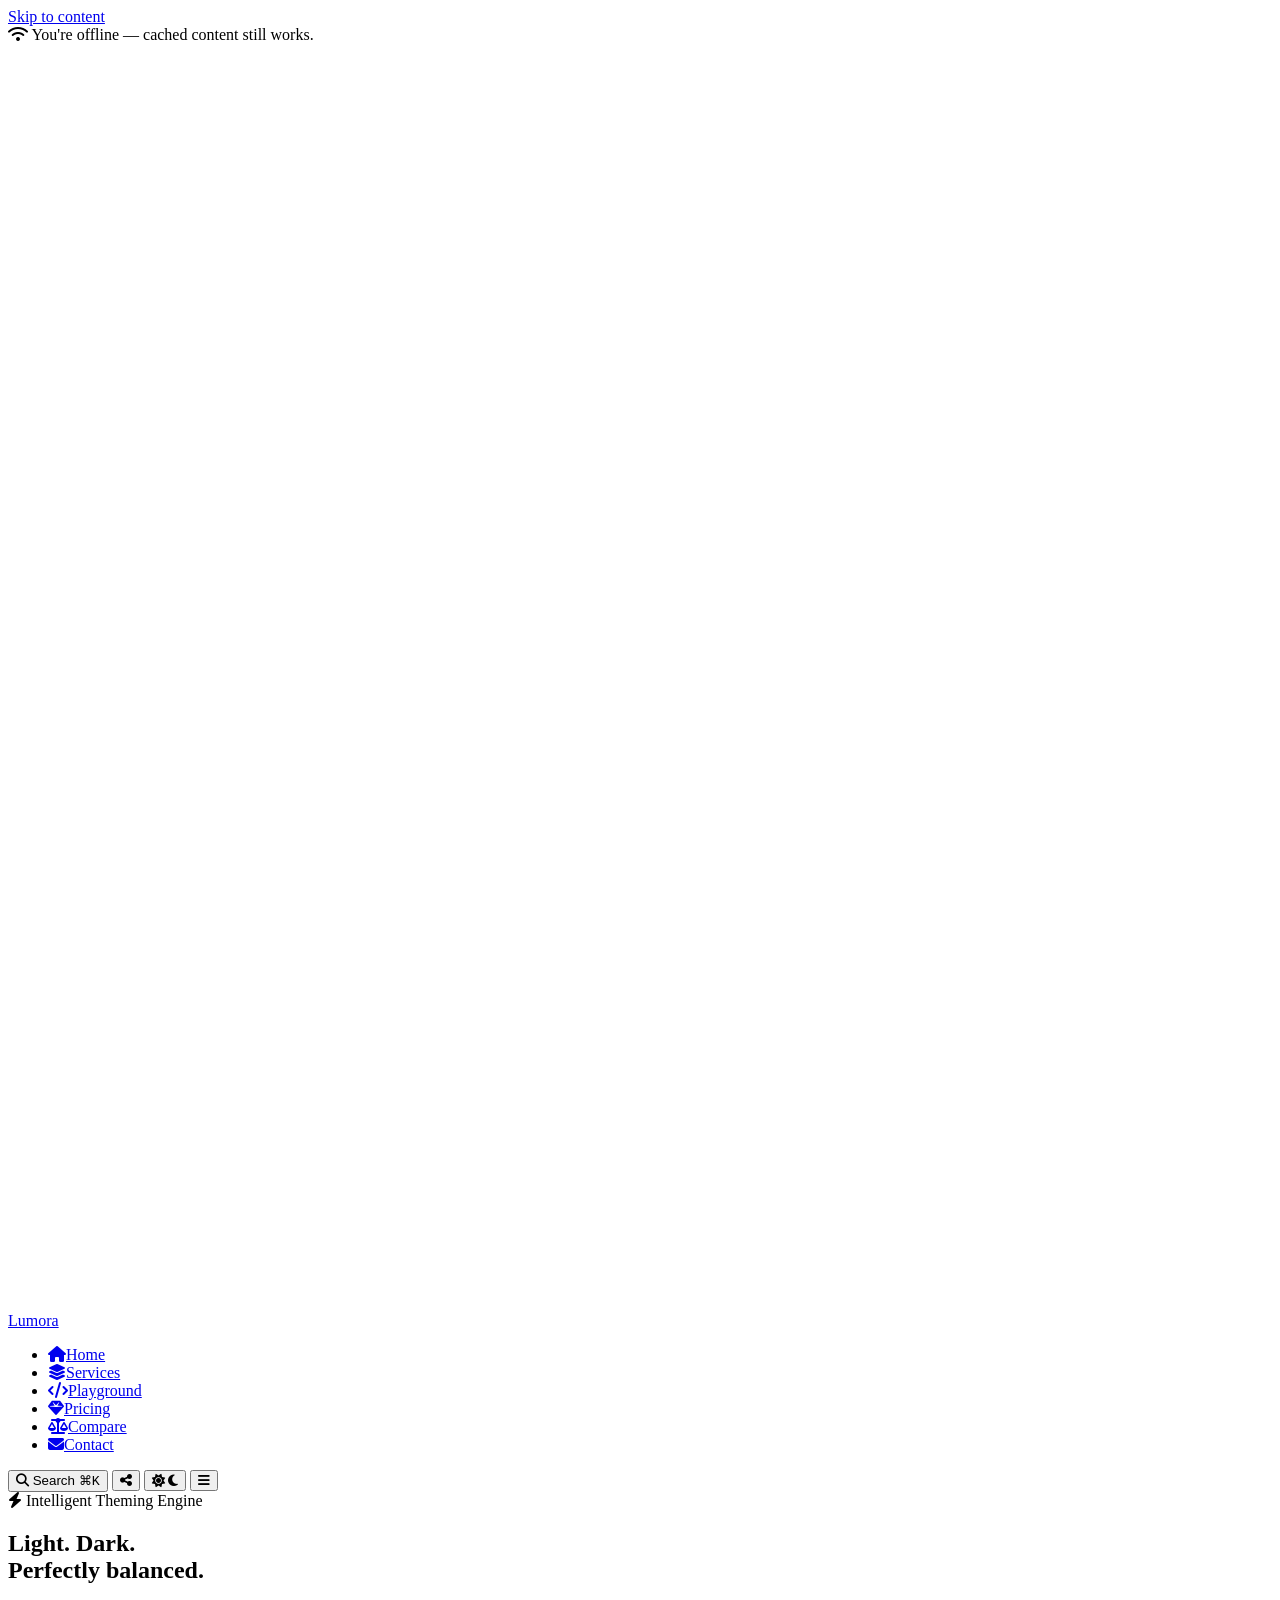
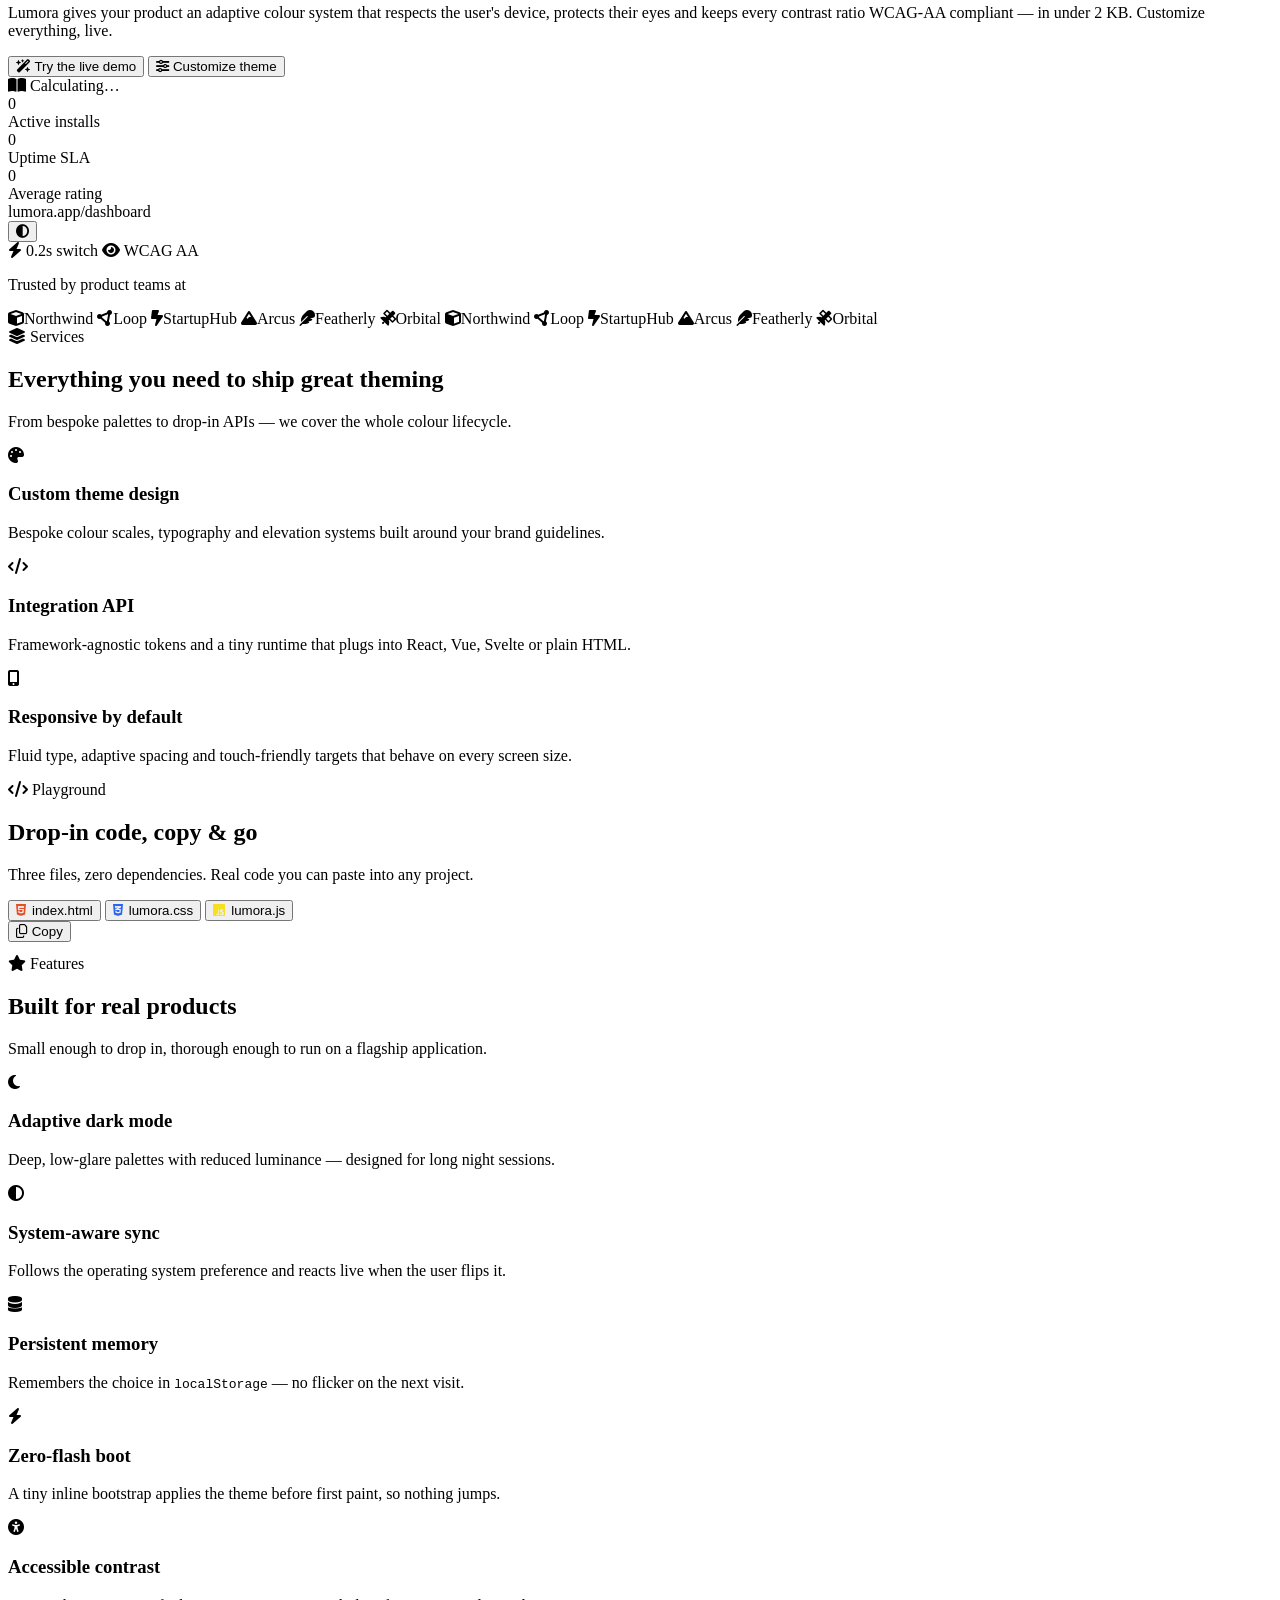
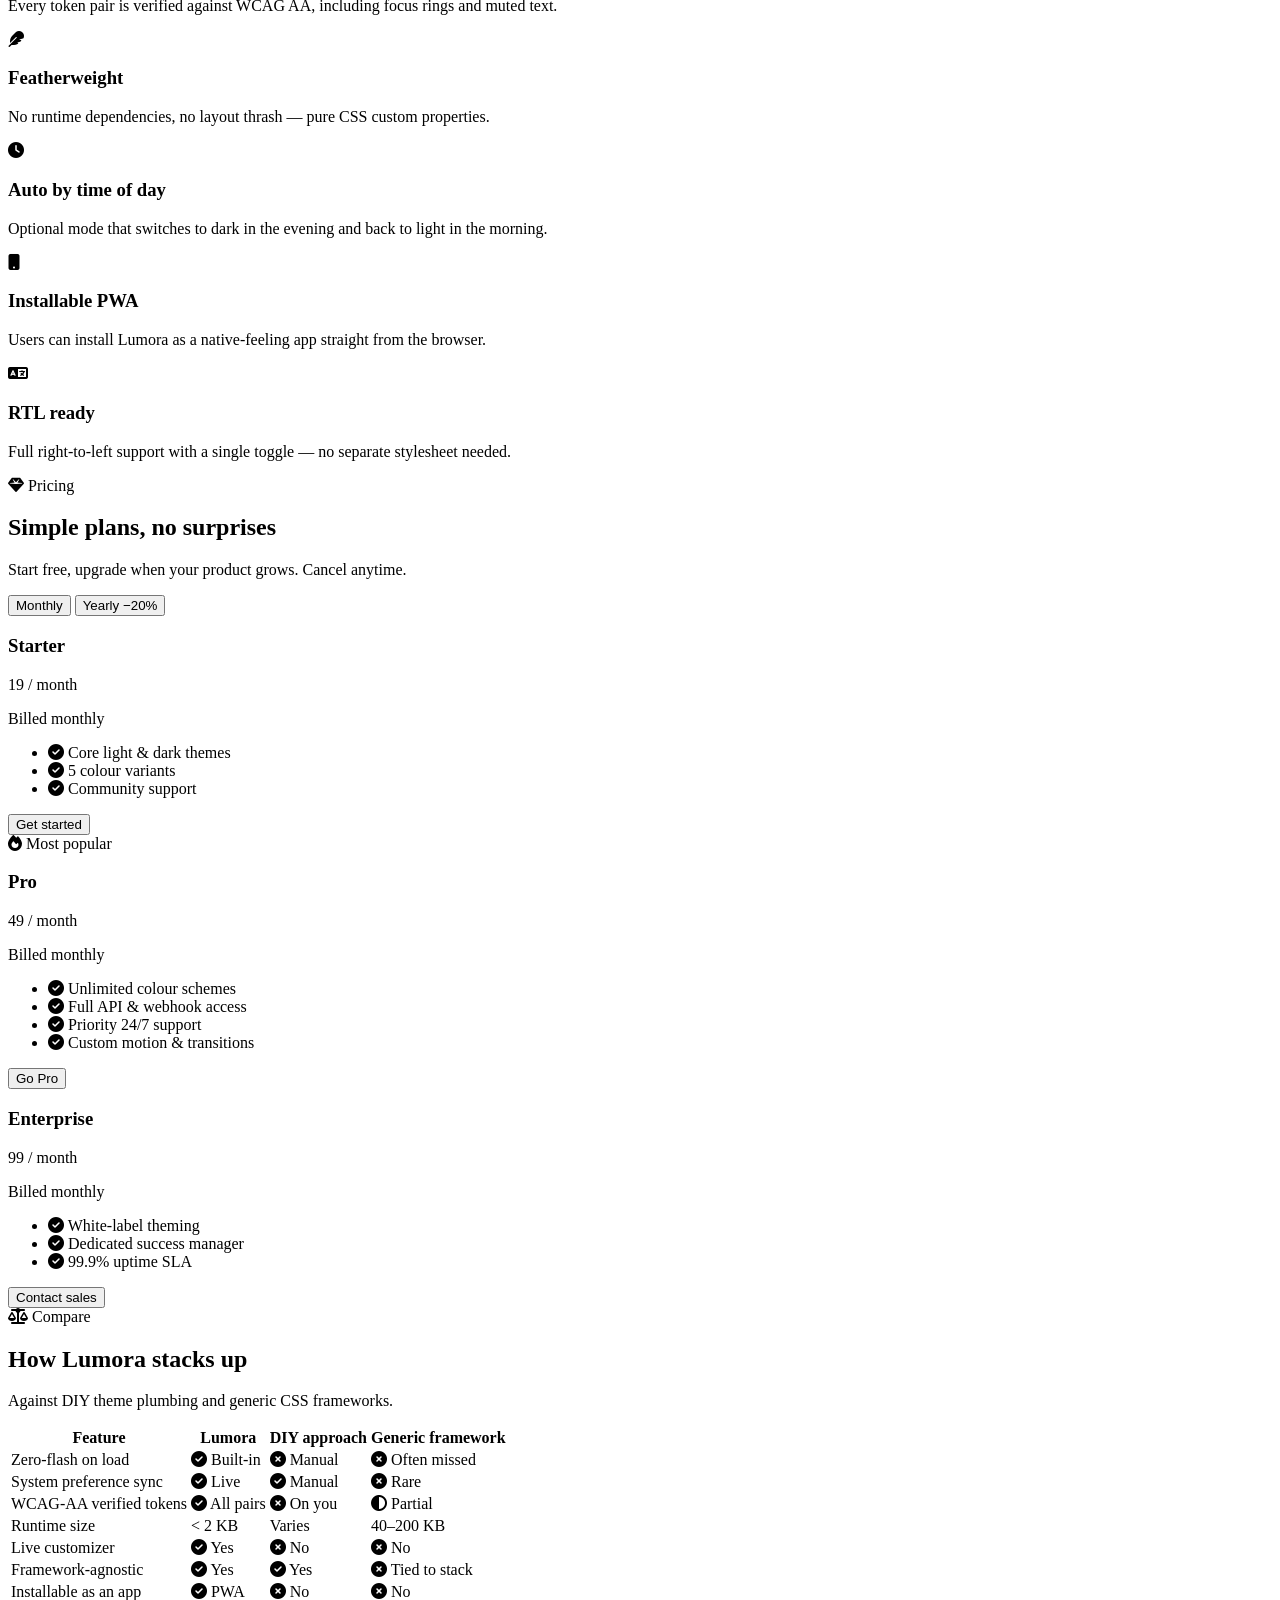
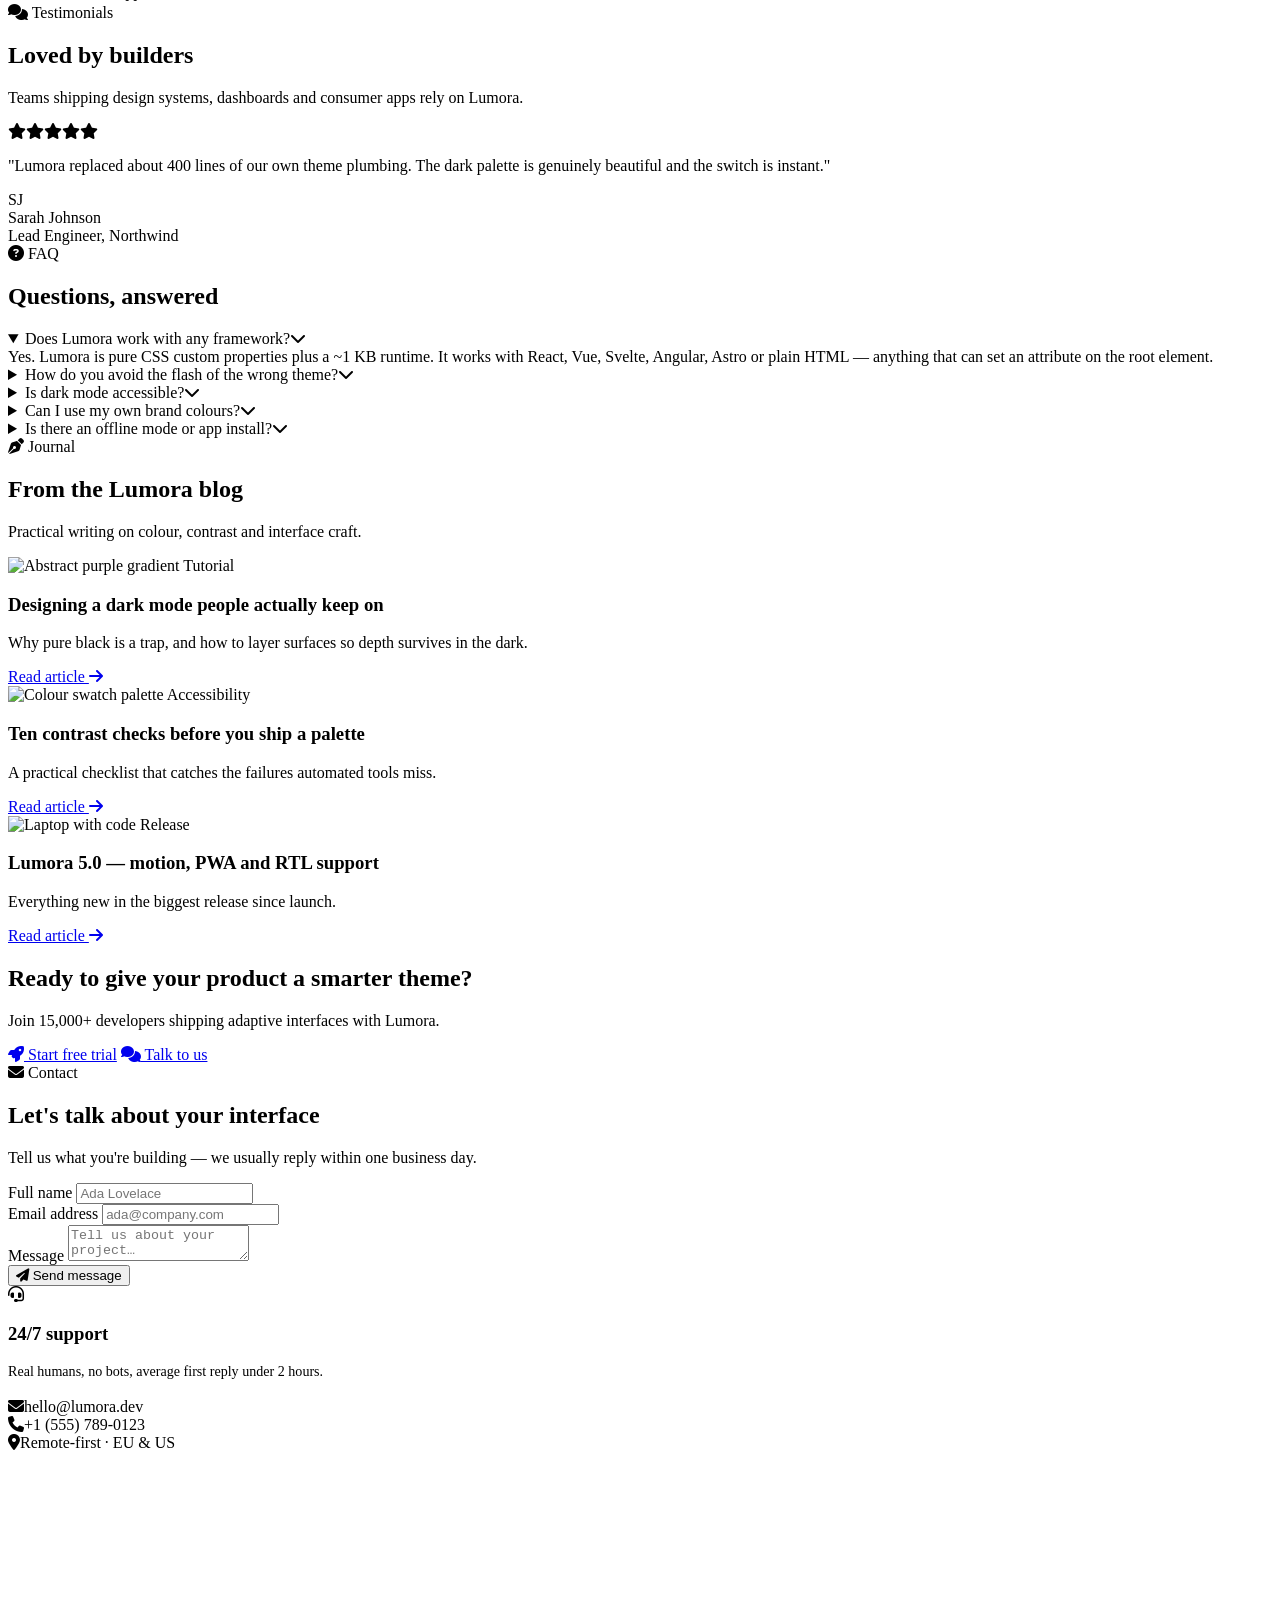
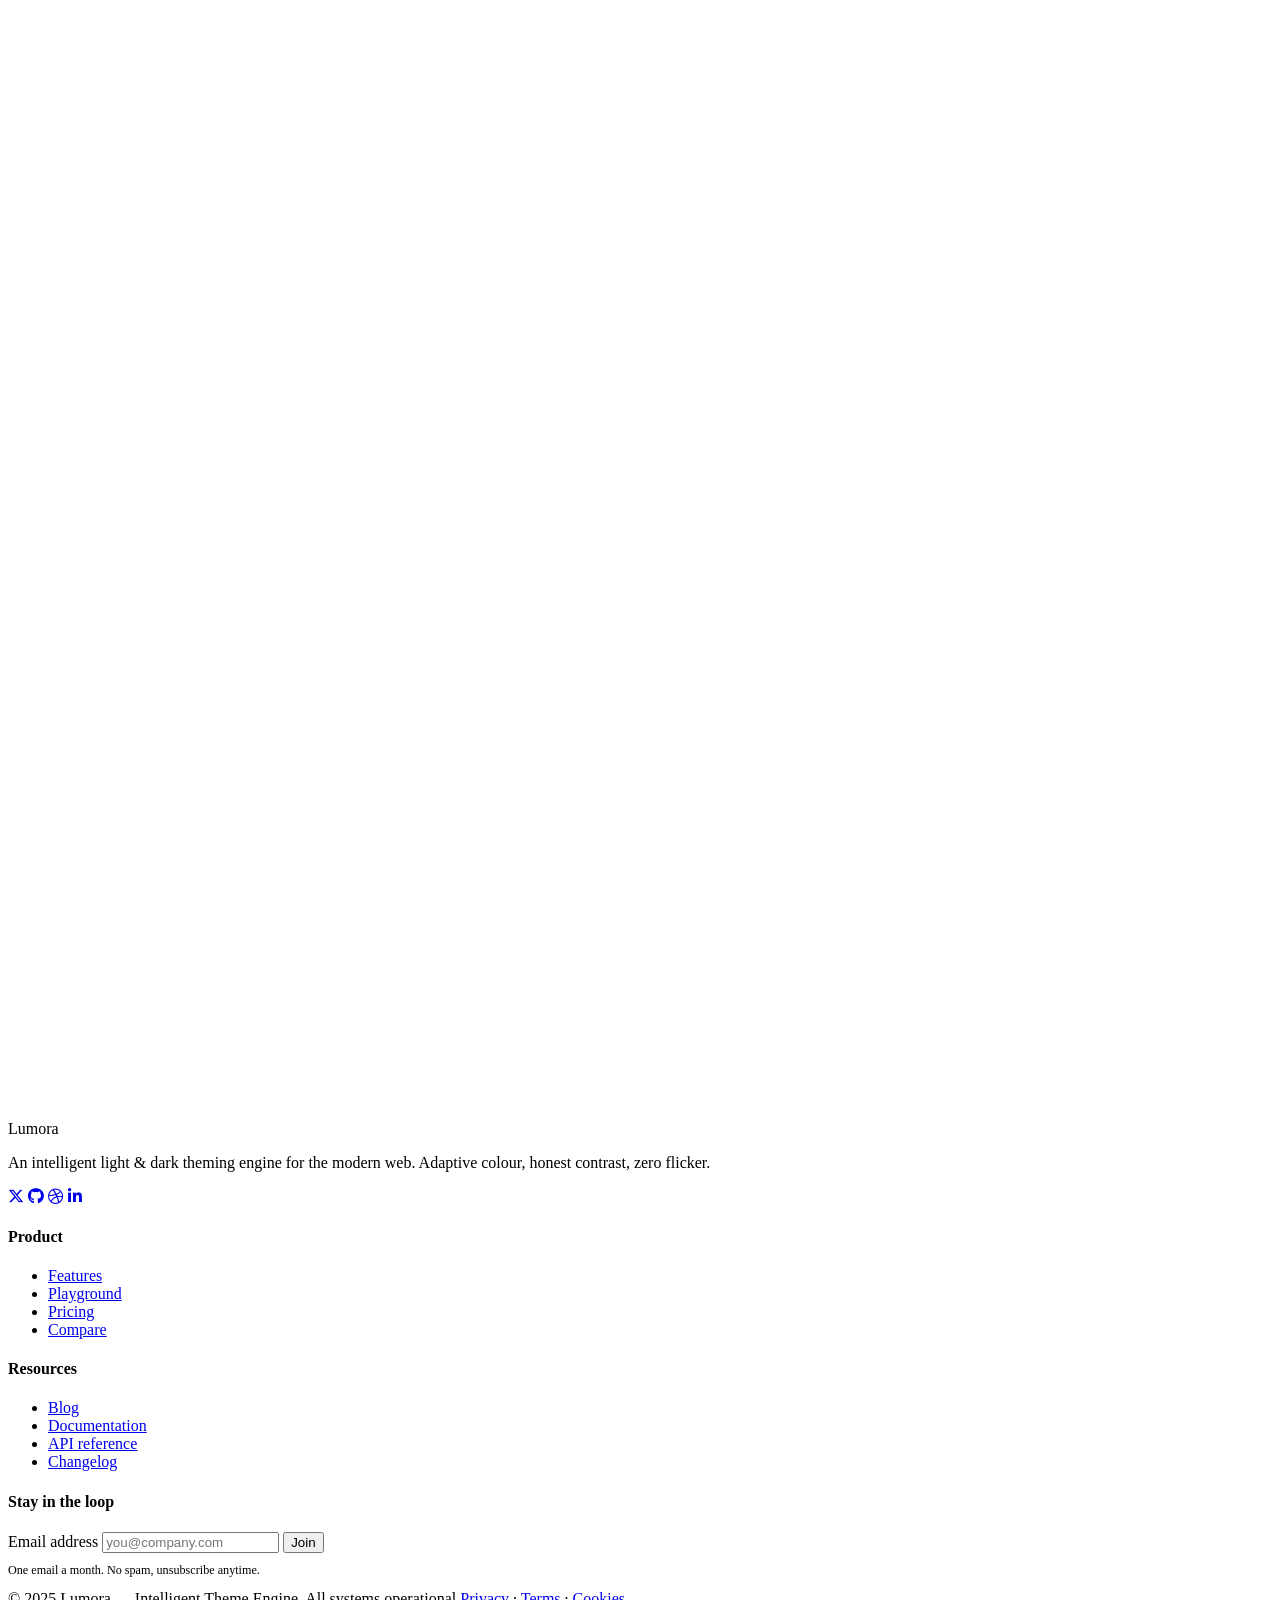
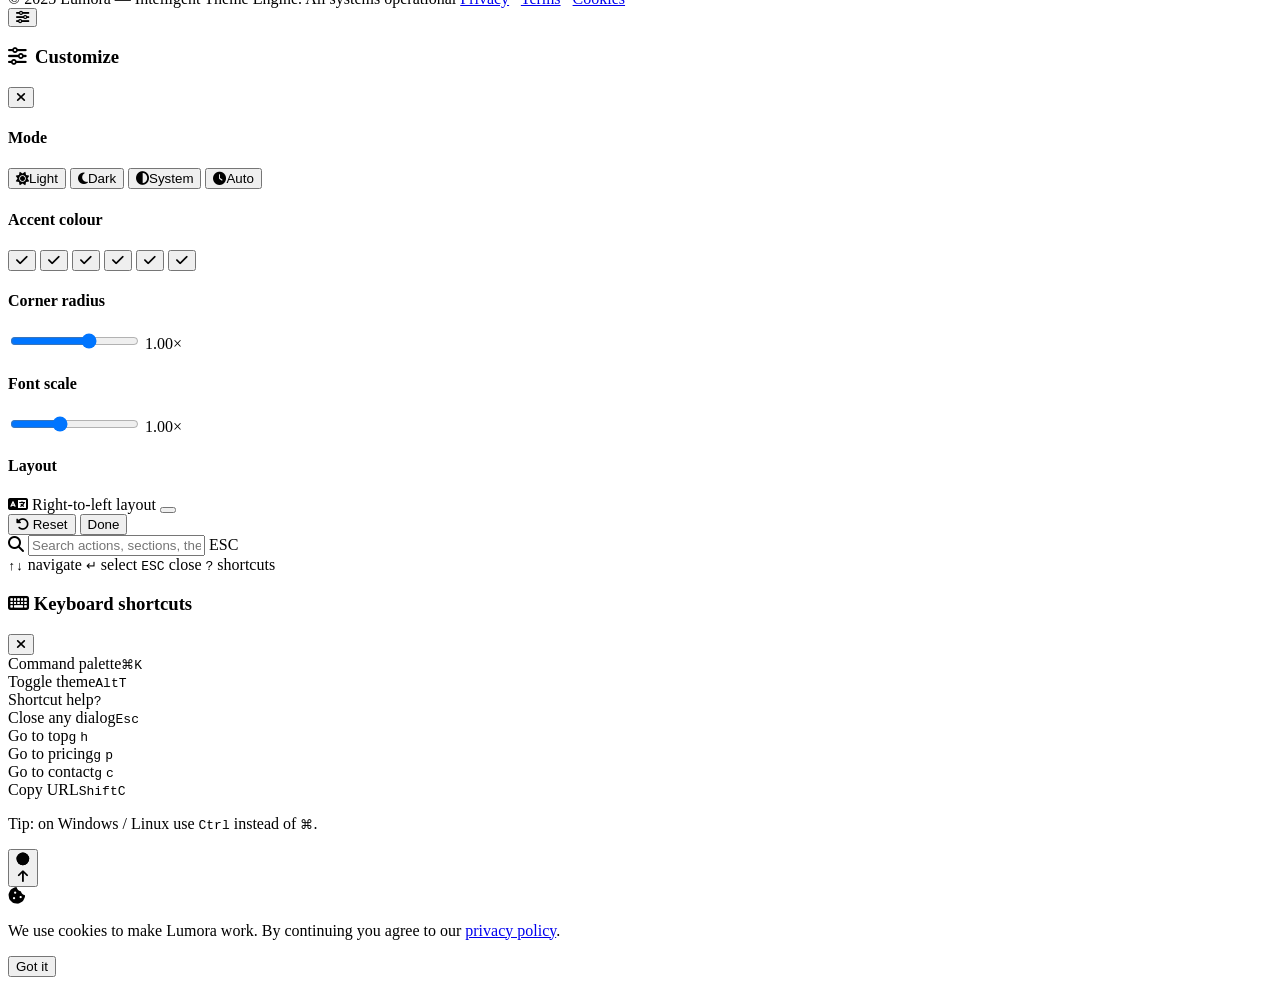
==== index.html @ b1f7d07b "small changes in the code now to add new  code" ====
<!DOCTYPE html>
<html lang="en" data-theme="light" data-theme-mode="system" data-accent="indigo">

<head>
  <meta charset="UTF-8">
  <meta name="viewport" content="width=device-width, initial-scale=1, viewport-fit=cover">
  <meta name="theme-color" content="#ffffff" id="metaTheme">
  <meta name="color-scheme" content="light dark">
  <meta name="description" content="Lumora — an intelligent light & dark theming engine for modern web apps.">
  <title>Lumora — Intelligent Light &amp; Dark Theme Engine</title>

  <link rel="icon"
    href="data:image/svg+xml,%3Csvg xmlns='http://www.w3.org/2000/svg' viewBox='0 0 40 40'%3E%3Crect width='40' height='40' rx='13' fill='%236366f1'/%3E%3Ccircle cx='20' cy='20' r='8.5' fill='none' stroke='white' stroke-width='2.2'/%3E%3Cpath d='M20 11.5a8.5 8.5 0 0 0 0 17z' fill='white'/%3E%3C/svg%3E">

  <link rel="preconnect" href="https://fonts.googleapis.com">
  <link rel="preconnect" href="https://fonts.gstatic.com" crossorigin>
  <link rel="preconnect" href="https://cdnjs.cloudflare.com" crossorigin>
  <link rel="preconnect" href="https://cdn.jsdelivr.net" crossorigin>
  <link
    href="https://fonts.googleapis.com/css2?family=Inter:wght@300;400;500;600;700;800&family=Space+Grotesk:wght@500;600;700&display=swap"
    rel="stylesheet">
  <link rel="stylesheet" href="https://cdnjs.cloudflare.com/ajax/libs/font-awesome/6.5.2/css/all.min.css">
  <link rel="stylesheet" href="https://cdn.jsdelivr.net/npm/swiper@11/swiper-bundle.min.css">

  <!-- Boot before paint -->
  <script>
    (function () {
      var root = document.documentElement;
      try {
        var mode = localStorage.getItem('lumora-theme-mode') || 'system';
        var resolved = mode;
        if (mode === 'system') {
          resolved = matchMedia('(prefers-color-scheme: dark)').matches ? 'dark' : 'light';
        } else if (mode === 'auto') {
          var h = new Date().getHours();
          resolved = (h < 7 || h >= 19) ? 'dark' : 'light';
        }
        root.setAttribute('data-theme', resolved);
        root.setAttribute('data-theme-mode', mode);

        var a = localStorage.getItem('lumora-accent'); if (a) root.setAttribute('data-accent', a);
        var r = localStorage.getItem('lumora-radius'); if (r) root.style.setProperty('--radius-scale', r);
        var f = localStorage.getItem('lumora-font-scale'); if (f) root.style.setProperty('--font-scale', f);
        if (localStorage.getItem('lumora-rtl') === '1') root.setAttribute('dir', 'rtl');
      } catch (e) {
        root.setAttribute('data-theme', 'light');
      }
    })();
  </script>

  <link rel="stylesheet" href="css/style.css">

</head>

<body>
  <a class="skip-link" href="#main">Skip to content</a>

  <!-- Offline -->
  <div class="offline-banner" id="offlineBanner" role="status">
    <i class="fa-solid fa-wifi"></i>
    <span>You're offline — cached content still works.</span>
  </div>

  <!-- Scroll progress -->
  <div class="scroll-progress" aria-hidden="true">
    <div class="scroll-progress__bar" id="scrollBar"></div>
  </div>

  <!-- NAVBAR -->
  <header class="nav-wrap" id="navbar">
    <nav class="nav-inner" aria-label="Primary">

      <a href="#home" class="brand" aria-label="Lumora home">
        <span class="brand-mark" aria-hidden="true">
          <svg viewBox="0 0 40 40">
            <circle cx="20" cy="20" r="8.5" fill="none" stroke="#fff" stroke-width="2.2" opacity=".95" />
            <path d="M20 11.5a8.5 8.5 0 0 0 0 17z" fill="#fff" opacity=".95" />
          </svg>
        </span>
        <span class="brand-name">Lumora</span>
      </a>

      <ul class="nav-menu" id="navMenu">
        <li><a class="nav-link active" href="#home"><i class="fa-solid fa-house"></i>Home</a></li>
        <li><a class="nav-link" href="#services"><i class="fa-solid fa-layer-group"></i>Services</a></li>
        <li><a class="nav-link" href="#playground"><i class="fa-solid fa-code"></i>Playground</a></li>
        <li><a class="nav-link" href="#pricing"><i class="fa-solid fa-gem"></i>Pricing</a></li>
        <li><a class="nav-link" href="#compare"><i class="fa-solid fa-scale-balanced"></i>Compare</a></li>
        <li><a class="nav-link" href="#contact"><i class="fa-solid fa-envelope"></i>Contact</a></li>
      </ul>

      <div class="nav-actions">
        <button class="cmd-btn" id="cmdBtn" type="button" aria-label="Open command palette">
          <i class="fa-solid fa-magnifying-glass"></i>
          <span>Search</span>
          <kbd>⌘K</kbd>
        </button>

        <button class="icon-btn" id="shareBtn" type="button" aria-label="Share this page" title="Share">
          <i class="fa-solid fa-share-nodes"></i>
        </button>

        <button class="icon-btn" id="installBtn" type="button" aria-label="Install Lumora" title="Install app" hidden>
          <i class="fa-solid fa-download"></i>
        </button>

        <button class="theme-toggle" id="themeToggle" type="button" aria-label="Toggle dark mode" aria-pressed="false">
          <span class="tt-icon tt-sun" aria-hidden="true"><i class="fa-solid fa-sun"></i></span>
          <span class="tt-icon tt-moon" aria-hidden="true"><i class="fa-solid fa-moon"></i></span>
          <span class="tt-thumb" aria-hidden="true"></span>
        </button>

        <button class="menu-btn" id="menuBtn" type="button" aria-label="Open menu" aria-expanded="false"
          aria-controls="navMenu">
          <i class="fa-solid fa-bars"></i>
        </button>
      </div>
    </nav>
  </header>

  <main id="main">

    <!-- HERO -->
    <section id="home" class="hero">
      <div class="shell">
        <div class="hero-grid">
          <div class="reveal">
            <span class="eyebrow"><i class="fa-solid fa-bolt"></i> Intelligent Theming Engine</span>
            <h1>Light. Dark.<br><span class="text-grad">Perfectly balanced.</span></h1>
            <p class="hero-lead">
              Lumora gives your product an adaptive colour system that respects the user's
              device, protects their eyes and keeps every contrast ratio WCAG-AA compliant —
              in under 2&nbsp;KB. Customize everything, live.
            </p>

            <div class="hero-cta">
              <button class="btn btn-primary" id="demoBtn" type="button">
                <i class="fa-solid fa-wand-magic-sparkles"></i> Try the live demo
              </button>
              <button class="btn btn-ghost" id="openCustomizer" type="button">
                <i class="fa-solid fa-sliders"></i> Customize theme
              </button>
            </div>

            <div class="reading-pill" id="readingPill">
              <i class="fa-solid fa-book-open"></i>
              <span>Calculating…</span>
            </div>

            <div class="stats">
              <div>
                <div class="stat-num" data-count="15" data-suffix="k+">0</div>
                <div class="stat-lbl">Active installs</div>
              </div>
              <div>
                <div class="stat-num" data-count="99.9" data-decimals="1" data-suffix="%">0</div>
                <div class="stat-lbl">Uptime SLA</div>
              </div>
              <div>
                <div class="stat-num" data-count="4.9" data-decimals="1">0</div>
                <div class="stat-lbl">Average rating</div>
              </div>
            </div>
          </div>

          <div class="hero-visual reveal" data-dir="scale" data-delay="140">
            <div class="mock-window" aria-hidden="true">
              <div class="mock-bar">
                <span class="mock-dot r"></span>
                <span class="mock-dot y"></span>
                <span class="mock-dot g"></span>
                <span class="mock-url">lumora.app/dashboard</span>
              </div>
              <div class="mock-body">
                <div class="mock-side">
                  <span class="mock-pill active"></span>
                  <span class="mock-pill"></span>
                  <span class="mock-pill"></span>
                  <span class="mock-pill"></span>
                </div>
                <div class="mock-main">
                  <div class="mock-head">
                    <span class="mock-title"></span>
                    <button class="mock-toggle" id="mockToggle" type="button" aria-label="Toggle theme preview">
                      <i class="fa-solid fa-circle-half-stroke"></i>
                    </button>
                  </div>
                  <div class="mock-hero"></div>
                  <div class="mock-row">
                    <div class="mock-card"></div>
                    <div class="mock-card"></div>
                    <div class="mock-card"></div>
                  </div>
                  <div class="mock-lines"><span></span><span></span><span></span></div>
                </div>
              </div>
            </div>
            <span class="chip chip-1"><i class="fa-solid fa-bolt"></i> 0.2s switch</span>
            <span class="chip chip-2"><i class="fa-solid fa-eye"></i> WCAG AA</span>
          </div>
        </div>
      </div>
    </section>

    <!-- TRUST -->
    <section class="trust reveal">
      <div class="shell">
        <p class="trust-label">Trusted by product teams at</p>
      </div>
      <div class="marquee" aria-hidden="true">
        <div class="marquee__track">
          <span class="marquee__item"><i class="fa-solid fa-cube"></i>Northwind</span>
          <span class="marquee__item"><i class="fa-solid fa-circle-nodes"></i>Loop</span>
          <span class="marquee__item"><i class="fa-solid fa-bolt-lightning"></i>StartupHub</span>
          <span class="marquee__item"><i class="fa-solid fa-mountain"></i>Arcus</span>
          <span class="marquee__item"><i class="fa-solid fa-feather"></i>Featherly</span>
          <span class="marquee__item"><i class="fa-solid fa-satellite"></i>Orbital</span>
          <span class="marquee__item"><i class="fa-solid fa-cube"></i>Northwind</span>
          <span class="marquee__item"><i class="fa-solid fa-circle-nodes"></i>Loop</span>
          <span class="marquee__item"><i class="fa-solid fa-bolt-lightning"></i>StartupHub</span>
          <span class="marquee__item"><i class="fa-solid fa-mountain"></i>Arcus</span>
          <span class="marquee__item"><i class="fa-solid fa-feather"></i>Featherly</span>
          <span class="marquee__item"><i class="fa-solid fa-satellite"></i>Orbital</span>
        </div>
      </div>
    </section>

    <!-- SERVICES -->
    <section id="services" class="section">
      <div class="shell">
        <div class="sec-head reveal">
          <span class="eyebrow"><i class="fa-solid fa-layer-group"></i> Services</span>
          <h2>Everything you need to ship great theming</h2>
          <p>From bespoke palettes to drop-in APIs — we cover the whole colour lifecycle.</p>
        </div>

        <div class="grid grid-3 stagger">
          <article class="card">
            <div class="icon-box"><i class="fa-solid fa-palette"></i></div>
            <h3>Custom theme design</h3>
            <p>Bespoke colour scales, typography and elevation systems built around your brand guidelines.</p>
          </article>
          <article class="card">
            <div class="icon-box alt"><i class="fa-solid fa-code"></i></div>
            <h3>Integration API</h3>
            <p>Framework-agnostic tokens and a tiny runtime that plugs into React, Vue, Svelte or plain HTML.</p>
          </article>
          <article class="card">
            <div class="icon-box cyan"><i class="fa-solid fa-mobile-screen-button"></i></div>
            <h3>Responsive by default</h3>
            <p>Fluid type, adaptive spacing and touch-friendly targets that behave on every screen size.</p>
          </article>
        </div>
      </div>
    </section>

    <!-- PLAYGROUND -->
    <section id="playground" class="section" style="background:var(--bg-secondary);">
      <div class="shell">
        <div class="sec-head reveal">
          <span class="eyebrow"><i class="fa-solid fa-code"></i> Playground</span>
          <h2>Drop-in code, copy &amp; go</h2>
          <p>Three files, zero dependencies. Real code you can paste into any project.</p>
        </div>

        <div class="showcase reveal" data-dir="scale">
          <div class="showcase-bar">
            <div class="showcase-tabs" role="tablist" aria-label="Code samples">
              <button class="showcase-tab active" role="tab" data-tab="html" aria-selected="true">
                <i class="fa-brands fa-html5" style="margin-right:6px;color:#e34f26;"></i>index.html
              </button>
              <button class="showcase-tab" role="tab" data-tab="css" aria-selected="false">
                <i class="fa-brands fa-css3-alt" style="margin-right:6px;color:#2965f1;"></i>lumora.css
              </button>
              <button class="showcase-tab" role="tab" data-tab="js" aria-selected="false">
                <i class="fa-brands fa-js" style="margin-right:6px;color:#f7df1e;"></i>lumora.js
              </button>
            </div>
            <button class="copy-btn" id="copyCode" type="button">
              <i class="fa-regular fa-copy"></i> <span>Copy</span>
            </button>
          </div>
          <div class="code-wrap">
            <pre id="codePre"></pre>
          </div>
        </div>
      </div>
    </section>

    <!-- FEATURES -->
    <section id="features" class="section">
      <div class="shell">
        <div class="sec-head reveal">
          <span class="eyebrow"><i class="fa-solid fa-star"></i> Features</span>
          <h2>Built for real products</h2>
          <p>Small enough to drop in, thorough enough to run on a flagship application.</p>
        </div>

        <div class="grid grid-3 stagger">
          <article class="card">
            <div class="icon-box"><i class="fa-solid fa-moon"></i></div>
            <h3>Adaptive dark mode</h3>
            <p>Deep, low-glare palettes with reduced luminance — designed for long night sessions.</p>
          </article>
          <article class="card">
            <div class="icon-box alt"><i class="fa-solid fa-circle-half-stroke"></i></div>
            <h3>System-aware sync</h3>
            <p>Follows the operating system preference and reacts live when the user flips it.</p>
          </article>
          <article class="card">
            <div class="icon-box cyan"><i class="fa-solid fa-database"></i></div>
            <h3>Persistent memory</h3>
            <p>Remembers the choice in <code>localStorage</code> — no flicker on the next visit.</p>
          </article>
          <article class="card">
            <div class="icon-box cyan"><i class="fa-solid fa-bolt"></i></div>
            <h3>Zero-flash boot</h3>
            <p>A tiny inline bootstrap applies the theme before first paint, so nothing jumps.</p>
          </article>
          <article class="card">
            <div class="icon-box"><i class="fa-solid fa-universal-access"></i></div>
            <h3>Accessible contrast</h3>
            <p>Every token pair is verified against WCAG AA, including focus rings and muted text.</p>
          </article>
          <article class="card">
            <div class="icon-box alt"><i class="fa-solid fa-feather"></i></div>
            <h3>Featherweight</h3>
            <p>No runtime dependencies, no layout thrash — pure CSS custom properties.</p>
          </article>
          <article class="card">
            <div class="icon-box"><i class="fa-solid fa-clock"></i></div>
            <h3>Auto by time of day</h3>
            <p>Optional mode that switches to dark in the evening and back to light in the morning.</p>
          </article>
          <article class="card">
            <div class="icon-box alt"><i class="fa-solid fa-mobile-button"></i></div>
            <h3>Installable PWA</h3>
            <p>Users can install Lumora as a native-feeling app straight from the browser.</p>
          </article>
          <article class="card">
            <div class="icon-box cyan"><i class="fa-solid fa-language"></i></div>
            <h3>RTL ready</h3>
            <p>Full right-to-left support with a single toggle — no separate stylesheet needed.</p>
          </article>
        </div>
      </div>
    </section>

    <!-- PRICING -->
    <section id="pricing" class="section" style="background:var(--bg-secondary);">
      <div class="shell">
        <div class="sec-head reveal">
          <span class="eyebrow"><i class="fa-solid fa-gem"></i> Pricing</span>
          <h2>Simple plans, no surprises</h2>
          <p>Start free, upgrade when your product grows. Cancel anytime.</p>
        </div>

        <div class="billing-wrap reveal">
          <div class="billing-toggle" role="group" aria-label="Billing period">
            <button class="bt-btn active" type="button" data-period="monthly">Monthly</button>
            <button class="bt-btn" type="button" data-period="yearly">Yearly <span class="bt-save">−20%</span></button>
          </div>
        </div>

        <div class="grid grid-3 stagger">
          <article class="price-card">
            <h3>Starter</h3>
            <div class="price-line">
              <span class="price-amount" data-monthly="19" data-yearly="15">19</span>
              <span class="price-period">/ month</span>
            </div>
            <p class="price-note" data-note>Billed monthly</p>
            <ul class="plan-list">
              <li><i class="fa-solid fa-circle-check"></i> Core light &amp; dark themes</li>
              <li><i class="fa-solid fa-circle-check"></i> 5 colour variants</li>
              <li><i class="fa-solid fa-circle-check"></i> Community support</li>
            </ul>
            <button class="btn btn-ghost btn-block plan-btn" type="button" data-plan="Starter">Get started</button>
          </article>

          <article class="price-card featured">
            <span class="badge-pop"><i class="fa-solid fa-fire"></i> Most popular</span>
            <h3>Pro</h3>
            <div class="price-line">
              <span class="price-amount" data-monthly="49" data-yearly="39">49</span>
              <span class="price-period">/ month</span>
            </div>
            <p class="price-note" data-note>Billed monthly</p>
            <ul class="plan-list">
              <li><i class="fa-solid fa-circle-check"></i> Unlimited colour schemes</li>
              <li><i class="fa-solid fa-circle-check"></i> Full API &amp; webhook access</li>
              <li><i class="fa-solid fa-circle-check"></i> Priority 24/7 support</li>
              <li><i class="fa-solid fa-circle-check"></i> Custom motion &amp; transitions</li>
            </ul>
            <button class="btn btn-primary btn-block plan-btn" type="button" data-plan="Pro">Go Pro</button>
          </article>

          <article class="price-card">
            <h3>Enterprise</h3>
            <div class="price-line">
              <span class="price-amount" data-monthly="99" data-yearly="79">99</span>
              <span class="price-period">/ month</span>
            </div>
            <p class="price-note" data-note>Billed monthly</p>
            <ul class="plan-list">
              <li><i class="fa-solid fa-circle-check"></i> White-label theming</li>
              <li><i class="fa-solid fa-circle-check"></i> Dedicated success manager</li>
              <li><i class="fa-solid fa-circle-check"></i> 99.9% uptime SLA</li>
            </ul>
            <button class="btn btn-ghost btn-block plan-btn" type="button" data-plan="Enterprise">Contact sales</button>
          </article>
        </div>
      </div>
    </section>

    <!-- COMPARE -->
    <section id="compare" class="section">
      <div class="shell">
        <div class="sec-head reveal">
          <span class="eyebrow"><i class="fa-solid fa-scale-balanced"></i> Compare</span>
          <h2>How Lumora stacks up</h2>
          <p>Against DIY theme plumbing and generic CSS frameworks.</p>
        </div>

        <div class="compare-wrap reveal" data-dir="scale">
          <table class="compare">
            <thead>
              <tr>
                <th>Feature</th>
                <th>Lumora</th>
                <th>DIY approach</th>
                <th>Generic framework</th>
              </tr>
            </thead>
            <tbody>
              <tr>
                <td class="label">Zero-flash on load</td>
                <td class="col-hi"><i class="fa-solid fa-circle-check yes"></i> Built-in</td>
                <td><i class="fa-solid fa-circle-xmark no"></i> Manual</td>
                <td><i class="fa-solid fa-circle-xmark no"></i> Often missed</td>
              </tr>
              <tr>
                <td class="label">System preference sync</td>
                <td class="col-hi"><i class="fa-solid fa-circle-check yes"></i> Live</td>
                <td><i class="fa-solid fa-circle-check yes"></i> Manual</td>
                <td><i class="fa-solid fa-circle-xmark no"></i> Rare</td>
              </tr>
              <tr>
                <td class="label">WCAG-AA verified tokens</td>
                <td class="col-hi"><i class="fa-solid fa-circle-check yes"></i> All pairs</td>
                <td><i class="fa-solid fa-circle-xmark no"></i> On you</td>
                <td><i class="fa-solid fa-circle-half-stroke" style="color:var(--warning);"></i> Partial</td>
              </tr>
              <tr>
                <td class="label">Runtime size</td>
                <td class="col-hi">&lt; 2 KB</td>
                <td>Varies</td>
                <td>40–200 KB</td>
              </tr>
              <tr>
                <td class="label">Live customizer</td>
                <td class="col-hi"><i class="fa-solid fa-circle-check yes"></i> Yes</td>
                <td><i class="fa-solid fa-circle-xmark no"></i> No</td>
                <td><i class="fa-solid fa-circle-xmark no"></i> No</td>
              </tr>
              <tr>
                <td class="label">Framework-agnostic</td>
                <td class="col-hi"><i class="fa-solid fa-circle-check yes"></i> Yes</td>
                <td><i class="fa-solid fa-circle-check yes"></i> Yes</td>
                <td><i class="fa-solid fa-circle-xmark no"></i> Tied to stack</td>
              </tr>
              <tr>
                <td class="label">Installable as an app</td>
                <td class="col-hi"><i class="fa-solid fa-circle-check yes"></i> PWA</td>
                <td><i class="fa-solid fa-circle-xmark no"></i> No</td>
                <td><i class="fa-solid fa-circle-xmark no"></i> No</td>
              </tr>
            </tbody>
          </table>
        </div>
      </div>
    </section>

    <!-- TESTIMONIALS -->
    <section id="testimonials" class="section" style="background:var(--bg-secondary);">
      <div class="shell">
        <div class="sec-head reveal">
          <span class="eyebrow"><i class="fa-solid fa-comments"></i> Testimonials</span>
          <h2>Loved by builders</h2>
          <p>Teams shipping design systems, dashboards and consumer apps rely on Lumora.</p>
        </div>

        <div class="swiper testimonialSwiper reveal">
          <div class="swiper-wrapper">
            <div class="swiper-slide">
              <article class="t-card">
                <div class="t-stars"><i class="fa-solid fa-star"></i><i class="fa-solid fa-star"></i><i
                    class="fa-solid fa-star"></i><i class="fa-solid fa-star"></i><i class="fa-solid fa-star"></i></div>
                <p class="t-text">"Lumora replaced about 400 lines of our own theme plumbing. The dark palette is
                  genuinely beautiful and the switch is instant."</p>
                <div class="t-user"><span class="t-avatar">SJ</span>
                  <div>
                    <div class="t-name">Sarah Johnson</div>
                    <div class="t-role">Lead Engineer, Northwind</div>
                  </div>
                </div>
              </article>
            </div>
            <div class="swiper-slide">
              <article class="t-card">
                <div class="t-stars"><i class="fa-solid fa-star"></i><i class="fa-solid fa-star"></i><i
                    class="fa-solid fa-star"></i><i class="fa-solid fa-star"></i><i class="fa-solid fa-star"></i></div>
                <p class="t-text">"The accessibility work is what sold us. Every contrast pair passes AA out of the box
                  — our audit took an afternoon instead of a sprint."</p>
                <div class="t-user"><span class="t-avatar">MC</span>
                  <div>
                    <div class="t-name">Michael Chen</div>
                    <div class="t-role">Product Designer, Loop</div>
                  </div>
                </div>
              </article>
            </div>
            <div class="swiper-slide">
              <article class="t-card">
                <div class="t-stars"><i class="fa-solid fa-star"></i><i class="fa-solid fa-star"></i><i
                    class="fa-solid fa-star"></i><i class="fa-solid fa-star"></i><i class="fa-solid fa-star"></i></div>
                <p class="t-text">"Zero flash on load was the detail I didn't know I needed. Users never see a white
                  blink before dark mode kicks in."</p>
                <div class="t-user"><span class="t-avatar">ER</span>
                  <div>
                    <div class="t-name">Emily Rodriguez</div>
                    <div class="t-role">CTO, StartupHub</div>
                  </div>
                </div>
              </article>
            </div>
            <div class="swiper-slide">
              <article class="t-card">
                <div class="t-stars"><i class="fa-solid fa-star"></i><i class="fa-solid fa-star"></i><i
                    class="fa-solid fa-star"></i><i class="fa-solid fa-star"></i><i class="fa-solid fa-star"></i></div>
                <p class="t-text">"The live customizer is genius. We white-labelled three client brands in a week — no
                  rebuilds, no extra code."</p>
                <div class="t-user"><span class="t-avatar">DK</span>
                  <div>
                    <div class="t-name">David Kim</div>
                    <div class="t-role">Full-stack Engineer, Arcus</div>
                  </div>
                </div>
              </article>
            </div>
          </div>
          <div class="swiper-pagination"></div>
        </div>
      </div>
    </section>

    <!-- FAQ -->
    <section id="faq" class="section">
      <div class="shell">
        <div class="sec-head reveal">
          <span class="eyebrow"><i class="fa-solid fa-circle-question"></i> FAQ</span>
          <h2>Questions, answered</h2>
        </div>

        <div class="faq-list reveal">
          <details class="faq-item" open>
            <summary>Does Lumora work with any framework?<span class="faq-chev"><i
                  class="fa-solid fa-chevron-down"></i></span></summary>
            <div class="faq-body">Yes. Lumora is pure CSS custom properties plus a ~1 KB runtime. It works with React,
              Vue, Svelte, Angular, Astro or plain HTML — anything that can set an attribute on the root element.</div>
          </details>
          <details class="faq-item">
            <summary>How do you avoid the flash of the wrong theme?<span class="faq-chev"><i
                  class="fa-solid fa-chevron-down"></i></span></summary>
            <div class="faq-body">A tiny blocking script reads the saved preference (or the OS setting) and writes
              <code>data-theme</code> onto the <code>&lt;html&gt;</code> element before the first paint. No flicker,
              ever.
            </div>
          </details>
          <details class="faq-item">
            <summary>Is dark mode accessible?<span class="faq-chev"><i class="fa-solid fa-chevron-down"></i></span>
            </summary>
            <div class="faq-body">Every foreground/background pair in both themes is verified at WCAG AA or better,
              including muted text, borders and focus indicators.</div>
          </details>
          <details class="faq-item">
            <summary>Can I use my own brand colours?<span class="faq-chev"><i
                  class="fa-solid fa-chevron-down"></i></span></summary>
            <div class="faq-body">Absolutely. The entire system is driven by CSS variables — override six tokens and the
              whole component library re-skins itself, in both light and dark.</div>
          </details>
          <details class="faq-item">
            <summary>Is there an offline mode or app install?<span class="faq-chev"><i
                  class="fa-solid fa-chevron-down"></i></span></summary>
            <div class="faq-body">Yes. Lumora ships with a service worker and web app manifest, so it can be installed
              to your home screen or dock and continues to load instantly when offline.</div>
          </details>
        </div>
      </div>
    </section>

    <!-- BLOG -->
    <section id="blog" class="section" style="background:var(--bg-secondary);">
      <div class="shell">
        <div class="sec-head reveal">
          <span class="eyebrow"><i class="fa-solid fa-pen-nib"></i> Journal</span>
          <h2>From the Lumora blog</h2>
          <p>Practical writing on colour, contrast and interface craft.</p>
        </div>

        <div class="grid grid-3 stagger">
          <article class="blog-card">
            <div class="blog-thumb">
              <img src="https://picsum.photos/seed/lumora1/640/360" alt="Abstract purple gradient" loading="lazy"
                width="640" height="360">
              <span class="blog-tag">Tutorial</span>
            </div>
            <div class="blog-body">
              <h3>Designing a dark mode people actually keep on</h3>
              <p>Why pure black is a trap, and how to layer surfaces so depth survives in the dark.</p>
              <a class="blog-link" href="#blog">Read article <i class="fa-solid fa-arrow-right"></i></a>
            </div>
          </article>
          <article class="blog-card">
            <div class="blog-thumb">
              <img src="https://picsum.photos/seed/lumora2/640/360" alt="Colour swatch palette" loading="lazy"
                width="640" height="360">
              <span class="blog-tag">Accessibility</span>
            </div>
            <div class="blog-body">
              <h3>Ten contrast checks before you ship a palette</h3>
              <p>A practical checklist that catches the failures automated tools miss.</p>
              <a class="blog-link" href="#blog">Read article <i class="fa-solid fa-arrow-right"></i></a>
            </div>
          </article>
          <article class="blog-card">
            <div class="blog-thumb">
              <img src="https://picsum.photos/seed/lumora3/640/360" alt="Laptop with code" loading="lazy" width="640"
                height="360">
              <span class="blog-tag">Release</span>
            </div>
            <div class="blog-body">
              <h3>Lumora 5.0 — motion, PWA and RTL support</h3>
              <p>Everything new in the biggest release since launch.</p>
              <a class="blog-link" href="#blog">Read article <i class="fa-solid fa-arrow-right"></i></a>
            </div>
          </article>
        </div>
      </div>
    </section>

    <!-- CTA -->
    <section class="section" style="padding-top:0;">
      <div class="shell">
        <div class="cta-band reveal" data-dir="scale">
          <h2>Ready to give your product a smarter theme?</h2>
          <p>Join 15,000+ developers shipping adaptive interfaces with Lumora.</p>
          <div class="cta-actions">
            <a class="btn btn-white" href="#pricing"><i class="fa-solid fa-rocket"></i> Start free trial</a>
            <a class="btn btn-outline-white" href="#contact"><i class="fa-solid fa-comments"></i> Talk to us</a>
          </div>
        </div>
      </div>
    </section>

    <!-- CONTACT -->
    <section id="contact" class="section" style="padding-top:0;">
      <div class="shell">
        <div class="sec-head reveal">
          <span class="eyebrow"><i class="fa-solid fa-envelope"></i> Contact</span>
          <h2>Let's talk about your interface</h2>
          <p>Tell us what you're building — we usually reply within one business day.</p>
        </div>

        <div class="contact-grid">
          <div class="form-panel reveal" data-dir="left">
            <form id="contactForm" novalidate>
              <div class="field">
                <label for="cName">Full name</label>
                <input class="input" id="cName" type="text" placeholder="Ada Lovelace" required autocomplete="name">
              </div>
              <div class="field">
                <label for="cEmail">Email address</label>
                <input class="input" id="cEmail" type="email" placeholder="ada@company.com" required
                  autocomplete="email">
              </div>
              <div class="field">
                <label for="cMsg">Message</label>
                <textarea class="input" id="cMsg" placeholder="Tell us about your project…" required></textarea>
              </div>
              <button class="btn btn-primary btn-block" type="submit">
                <i class="fa-solid fa-paper-plane"></i> Send message
              </button>
            </form>
          </div>

          <aside class="info-card reveal" data-dir="right" data-delay="120">
            <div class="icon-box" style="margin-inline:auto;"><i class="fa-solid fa-headset"></i></div>
            <h3>24/7 support</h3>
            <p style="font-size:.88rem;color:var(--text-muted);margin-bottom:18px;">
              Real humans, no bots, average first reply under 2 hours.
            </p>
            <div class="info-row"><span class="info-ico"><i
                  class="fa-solid fa-envelope"></i></span><span>hello@lumora.dev</span></div>
            <div class="info-row"><span class="info-ico"><i class="fa-solid fa-phone"></i></span><span>+1 (555)
                789-0123</span></div>
            <div class="info-row"><span class="info-ico"><i
                  class="fa-solid fa-location-dot"></i></span><span>Remote-first · EU &amp; US</span></div>
          </aside>
        </div>
      </div>
    </section>

  </main>

  <!-- FOOTER -->
  <footer class="site-footer">
    <div class="shell">
      <div class="footer-grid">
        <div>
          <div class="footer-brand">
            <span class="brand-mark" aria-hidden="true">
              <svg viewBox="0 0 40 40">
                <circle cx="20" cy="20" r="8.5" fill="none" stroke="#fff" stroke-width="2.2" opacity=".95" />
                <path d="M20 11.5a8.5 8.5 0 0 0 0 17z" fill="#fff" opacity=".95" />
              </svg>
            </span>
            <span class="brand-name">Lumora</span>
          </div>
          <p class="footer-about">
            An intelligent light &amp; dark theming engine for the modern web.
            Adaptive colour, honest contrast, zero flicker.
          </p>
          <div class="socials">
            <a href="#" aria-label="X"><i class="fa-brands fa-x-twitter"></i></a>
            <a href="#" aria-label="GitHub"><i class="fa-brands fa-github"></i></a>
            <a href="#" aria-label="Dribbble"><i class="fa-brands fa-dribbble"></i></a>
            <a href="#" aria-label="LinkedIn"><i class="fa-brands fa-linkedin-in"></i></a>
          </div>
        </div>

        <nav class="footer-col" aria-label="Product">
          <h4>Product</h4>
          <ul>
            <li><a href="#features">Features</a></li>
            <li><a href="#playground">Playground</a></li>
            <li><a href="#pricing">Pricing</a></li>
            <li><a href="#compare">Compare</a></li>
          </ul>
        </nav>

        <nav class="footer-col" aria-label="Resources">
          <h4>Resources</h4>
          <ul>
            <li><a href="#blog">Blog</a></li>
            <li><a href="#">Documentation</a></li>
            <li><a href="#">API reference</a></li>
            <li><a href="#">Changelog</a></li>
          </ul>
        </nav>

        <div class="footer-col">
          <h4>Stay in the loop</h4>
          <div class="newsletter">
            <label class="visually-hidden" for="subscribeEmail">Email address</label>
            <input class="input" id="subscribeEmail" type="email" placeholder="you@company.com" autocomplete="email">
            <button class="btn btn-primary" id="subscribeBtn" type="button">Join</button>
          </div>
          <p style="font-size:.76rem;color:var(--text-muted);margin-top:10px;">
            One email a month. No spam, unsubscribe anytime.
          </p>
        </div>
      </div>

      <div class="footer-bottom">
        <span>© <span id="year">2025</span> Lumora — Intelligent Theme Engine.</span>
        <span class="footer-status"><span class="dot" aria-hidden="true"></span> All systems operational</span>
        <span><a href="#">Privacy</a> · <a href="#">Terms</a> · <a href="#">Cookies</a></span>
      </div>
    </div>
  </footer>

  <!-- FLOATING UI -->
  <button class="fab" id="fabCustomizer" type="button" aria-label="Open theme customizer">
    <i class="fa-solid fa-sliders"></i>
    <span class="fab-dot" aria-hidden="true"></span>
  </button>

  <div class="panel-scrim" id="panelScrim"></div>
  <aside class="panel" id="customizerPanel" role="dialog" aria-modal="true" aria-label="Theme customizer"
    aria-hidden="true">
    <div class="panel-head">
      <h3><i class="fa-solid fa-sliders" style="color:var(--primary);margin-right:8px;"></i>Customize</h3>
      <button class="panel-close" id="closeCustomizer" type="button" aria-label="Close">
        <i class="fa-solid fa-xmark"></i>
      </button>
    </div>

    <div class="cust-group">
      <h4>Mode</h4>
      <div class="cust-modes" role="group" aria-label="Theme mode">
        <button class="cust-mode" data-mode="light" type="button"><i
            class="fa-solid fa-sun"></i><span>Light</span></button>
        <button class="cust-mode" data-mode="dark" type="button"><i
            class="fa-solid fa-moon"></i><span>Dark</span></button>
        <button class="cust-mode" data-mode="system" type="button"><i
            class="fa-solid fa-circle-half-stroke"></i><span>System</span></button>
        <button class="cust-mode" data-mode="auto" type="button"><i
            class="fa-solid fa-clock"></i><span>Auto</span></button>
      </div>
    </div>

    <div class="cust-group">
      <h4>Accent colour</h4>
      <div class="cust-swatches" role="group" aria-label="Accent">
        <button class="swatch active" data-accent="indigo" type="button" aria-label="Indigo"><i
            class="fa-solid fa-check"></i></button>
        <button class="swatch" data-accent="violet" type="button" aria-label="Violet"><i
            class="fa-solid fa-check"></i></button>
        <button class="swatch" data-accent="pink" type="button" aria-label="Pink"><i
            class="fa-solid fa-check"></i></button>
        <button class="swatch" data-accent="emerald" type="button" aria-label="Emerald"><i
            class="fa-solid fa-check"></i></button>
        <button class="swatch" data-accent="amber" type="button" aria-label="Amber"><i
            class="fa-solid fa-check"></i></button>
        <button class="swatch" data-accent="sky" type="button" aria-label="Sky"><i
            class="fa-solid fa-check"></i></button>
      </div>
    </div>

    <div class="cust-group">
      <h4>Corner radius</h4>
      <div class="cust-range">
        <input type="range" id="radiusRange" min="0" max="1.6" step="0.05" value="1" aria-label="Corner radius">
        <span class="range-val" id="radiusVal">1.00×</span>
      </div>
    </div>

    <div class="cust-group">
      <h4>Font scale</h4>
      <div class="cust-range">
        <input type="range" id="fontRange" min="0.85" max="1.25" step="0.05" value="1" aria-label="Font scale">
        <span class="range-val" id="fontVal">1.00×</span>
      </div>
    </div>

    <div class="cust-group">
      <h4>Layout</h4>
      <div class="cust-toggle">
        <span class="cust-toggle__label"><i class="fa-solid fa-language"></i> Right-to-left layout</span>
        <button class="switch" id="rtlSwitch" type="button" role="switch" aria-checked="false"
          aria-label="Toggle RTL"></button>
      </div>
    </div>

    <div class="cust-actions">
      <button class="btn btn-ghost" id="resetCustomizer" type="button">
        <i class="fa-solid fa-rotate-left"></i> Reset
      </button>
      <button class="btn btn-primary" id="closeCustomizer2" type="button">Done</button>
    </div>
  </aside>

  <!-- Command palette -->
  <div class="cmd-scrim" id="cmdScrim"></div>
  <div class="cmd" id="cmdPalette" role="dialog" aria-modal="true" aria-label="Command palette" aria-hidden="true">
    <div class="cmd-input-wrap">
      <i class="fa-solid fa-magnifying-glass"></i>
      <input class="cmd-input" id="cmdInput" type="text" placeholder="Search actions, sections, themes…"
        autocomplete="off" spellcheck="false">
      <span class="cmd-esc">ESC</span>
    </div>
    <div class="cmd-list" id="cmdList" role="listbox"></div>
    <div class="cmd-footer">
      <span><kbd>↑</kbd><kbd>↓</kbd> navigate</span>
      <span><kbd>↵</kbd> select</span>
      <span><kbd>ESC</kbd> close</span>
      <span><kbd>?</kbd> shortcuts</span>
    </div>
  </div>

  <!-- Shortcuts -->
  <div class="shortcut-scrim" id="shortcutScrim"></div>
  <div class="shortcut-box" id="shortcutBox" role="dialog" aria-modal="true" aria-label="Keyboard shortcuts"
    aria-hidden="true">
    <div class="shortcut-head">
      <h3><i class="fa-solid fa-keyboard"></i> Keyboard shortcuts</h3>
      <button class="panel-close" id="closeShortcuts" type="button" aria-label="Close">
        <i class="fa-solid fa-xmark"></i>
      </button>
    </div>
    <div class="shortcut-grid">
      <div class="shortcut-row"><span>Command palette</span><span class="shortcut-keys"><kbd>⌘</kbd><kbd>K</kbd></span>
      </div>
      <div class="shortcut-row"><span>Toggle theme</span><span class="shortcut-keys"><kbd>Alt</kbd><kbd>T</kbd></span>
      </div>
      <div class="shortcut-row"><span>Shortcut help</span><span class="shortcut-keys"><kbd>?</kbd></span></div>
      <div class="shortcut-row"><span>Close any dialog</span><span class="shortcut-keys"><kbd>Esc</kbd></span></div>
      <div class="shortcut-row"><span>Go to top</span><span class="shortcut-keys"><kbd>g</kbd> <kbd>h</kbd></span></div>
      <div class="shortcut-row"><span>Go to pricing</span><span class="shortcut-keys"><kbd>g</kbd> <kbd>p</kbd></span>
      </div>
      <div class="shortcut-row"><span>Go to contact</span><span class="shortcut-keys"><kbd>g</kbd> <kbd>c</kbd></span>
      </div>
      <div class="shortcut-row"><span>Copy URL</span><span class="shortcut-keys"><kbd>Shift</kbd><kbd>C</kbd></span>
      </div>
    </div>
    <p class="shortcut-foot">Tip: on Windows / Linux use <kbd>Ctrl</kbd> instead of <kbd>⌘</kbd>.</p>
  </div>

  <!-- Back to top -->
  <button class="to-top" id="toTop" type="button" aria-label="Back to top">
    <svg class="to-top__ring" viewBox="0 0 52 52" aria-hidden="true">
      <circle class="bg" cx="26" cy="26" r="24" />
      <circle class="fg" id="toTopRing" cx="26" cy="26" r="24" />
    </svg>
    <i class="fa-solid fa-arrow-up"></i>
  </button>

  <!-- Toasts -->
  <div class="toast-stack" id="toastStack" aria-live="polite"></div>

  <!-- Cookie -->
  <div class="cookie" id="cookie" role="dialog" aria-label="Cookie consent" aria-hidden="true">
    <i class="fa-solid fa-cookie-bite" style="color:var(--primary);font-size:1.1rem;"></i>
    <p>We use cookies to make Lumora work. By continuing you agree to our <a href="#">privacy policy</a>.</p>
    <button class="btn btn-primary" id="cookieAccept" type="button">Got it</button>
  </div>

  <!-- SCRIPTS -->
  <script src="https://cdn.jsdelivr.net/npm/swiper@11/swiper-bundle.min.js" defer></script>
  <script src="js/script.js"></script>
  
</body>

</html>
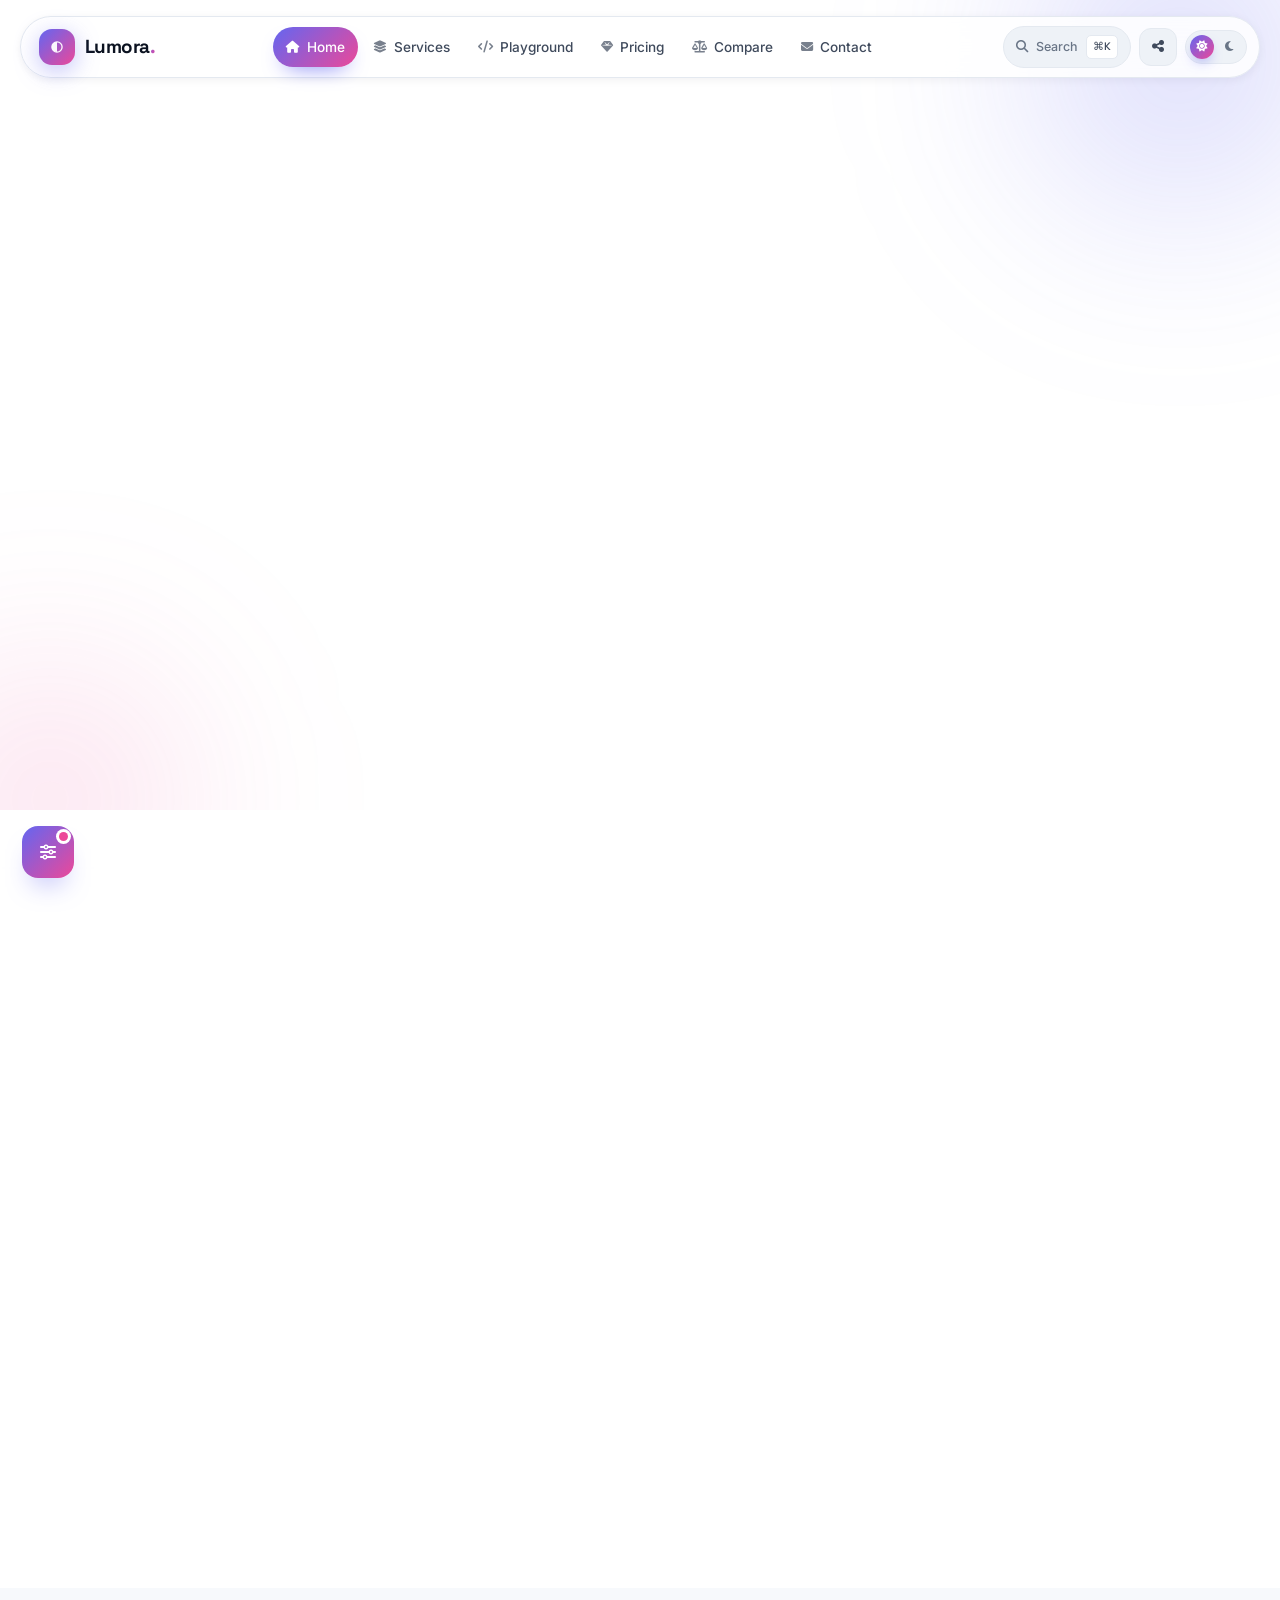
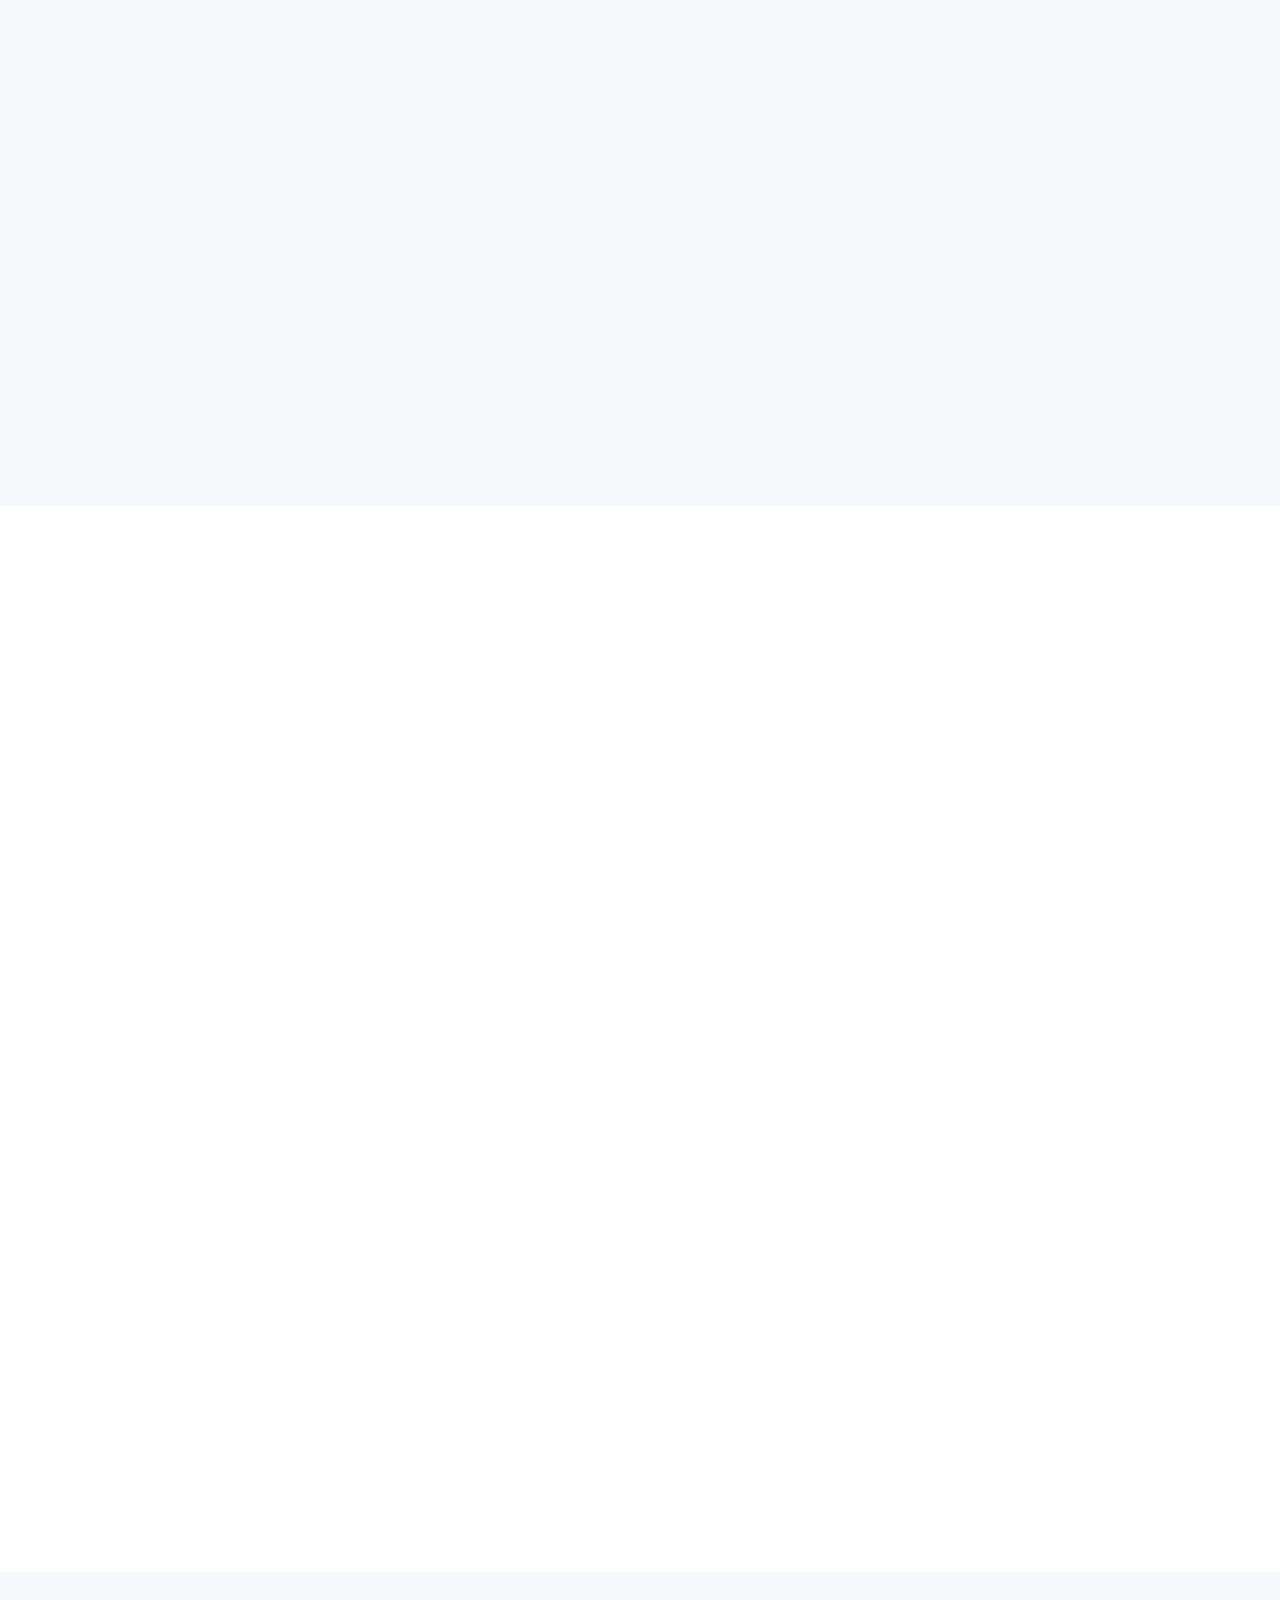
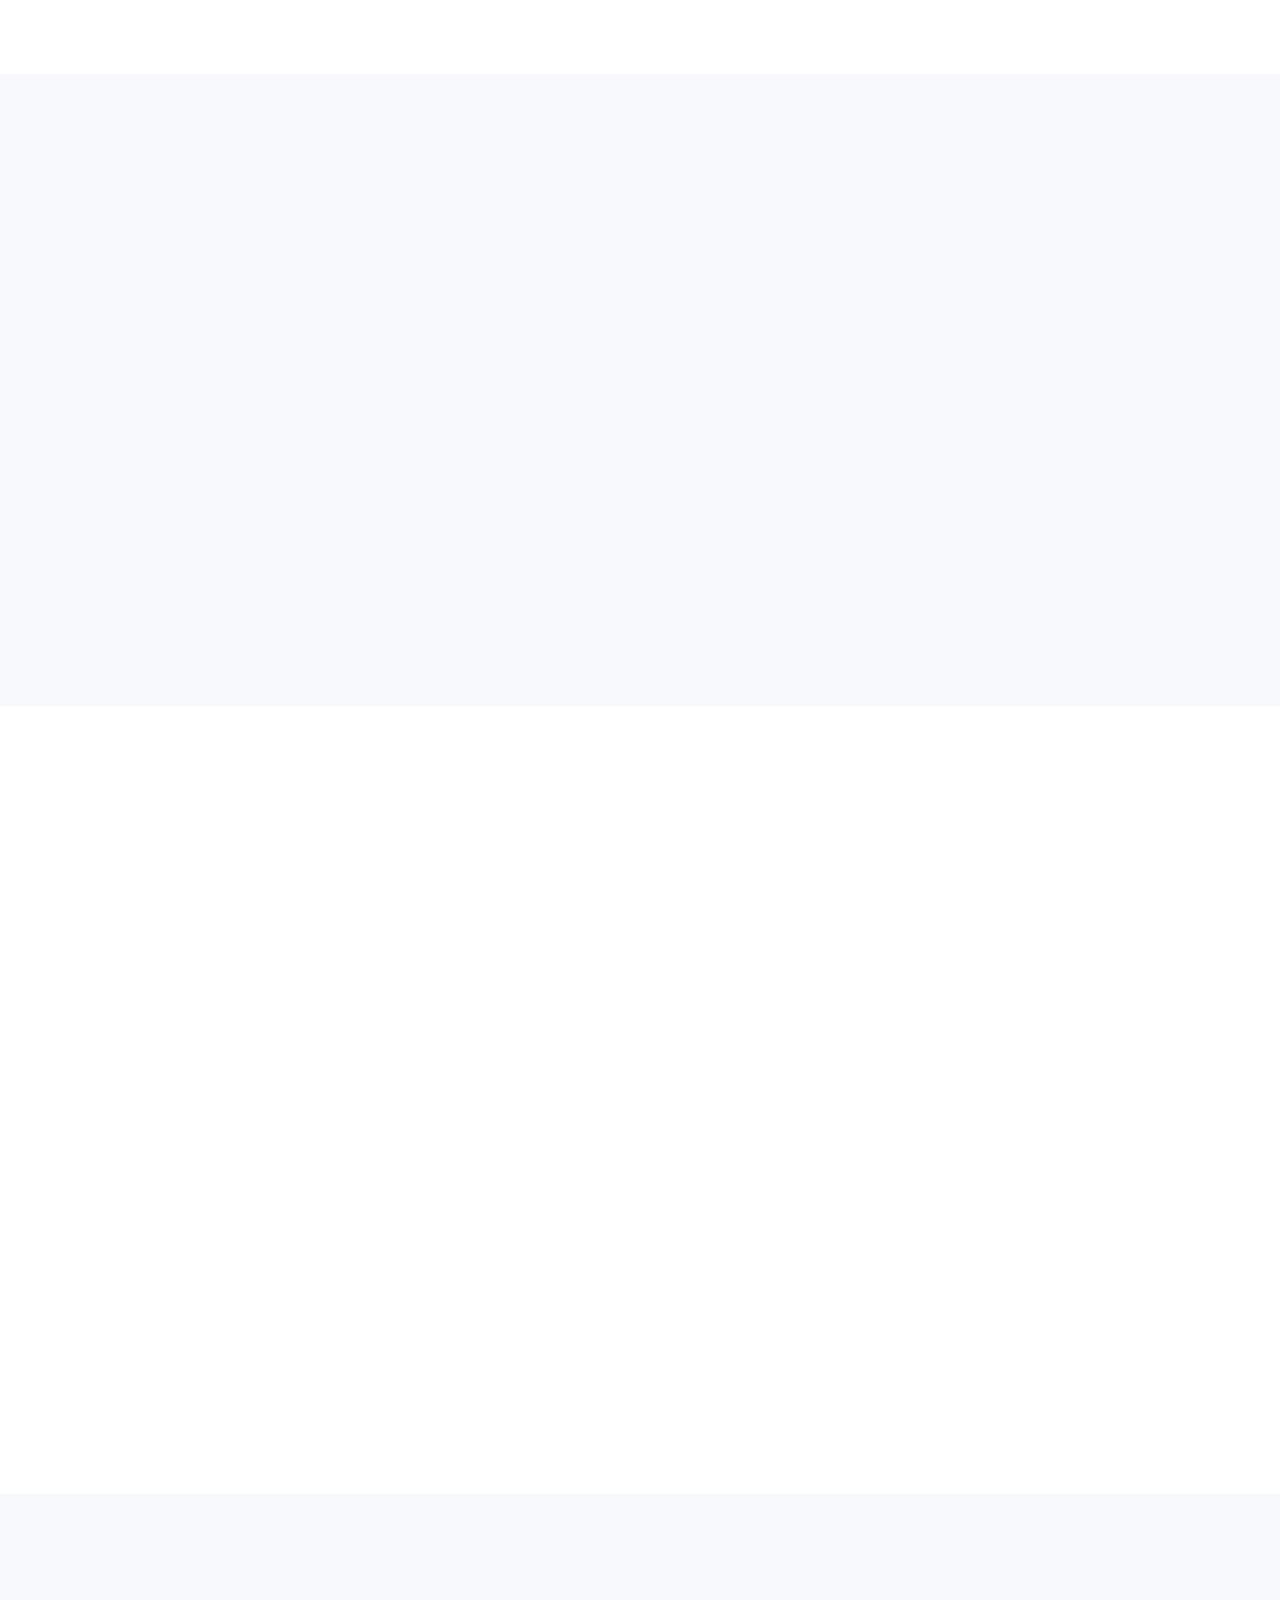
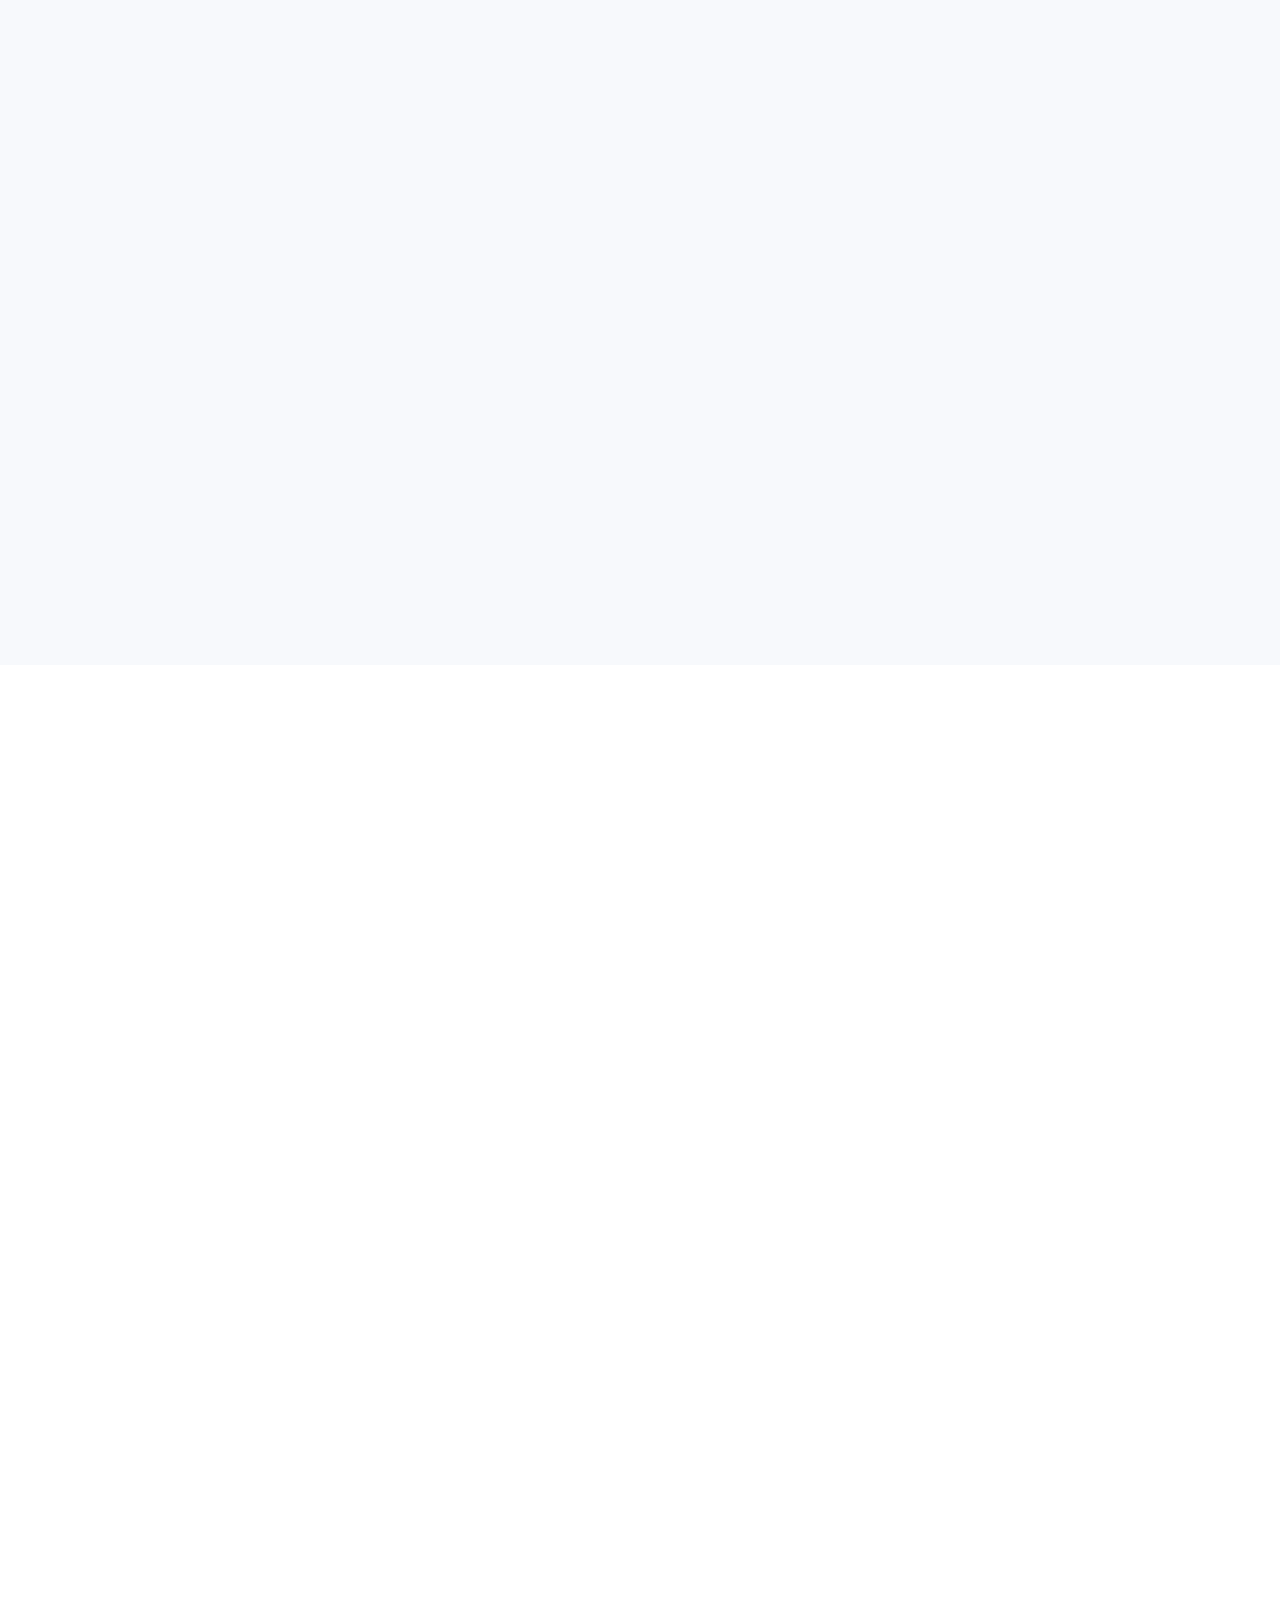
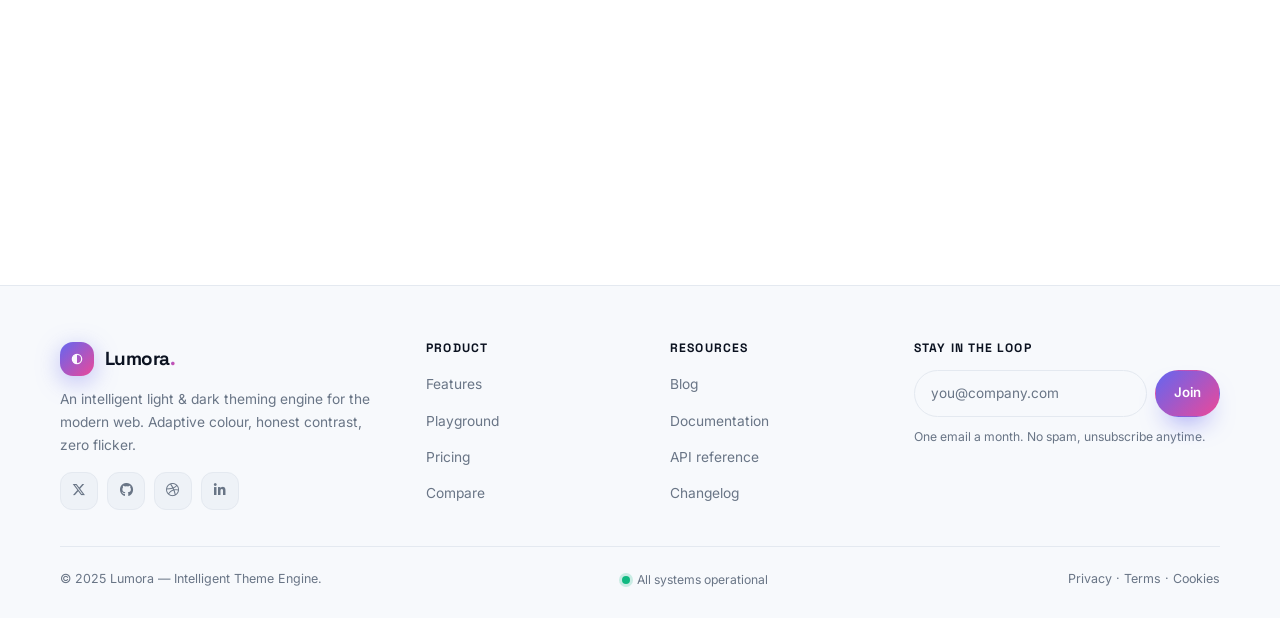
==== commit 1af9220a: "small changes in the code css styles" ====
--- a/index.html
+++ b/index.html
@@ -929,7 +929,7 @@
   <!-- SCRIPTS -->
   <script src="https://cdn.jsdelivr.net/npm/swiper@11/swiper-bundle.min.js" defer></script>
   <script src="js/script.js"></script>
-  
+
 </body>
 
 </html>
--- a/css/style.css
+++ b/css/style.css
@@ -0,0 +1,3682 @@
+
+    /* ============================================================
+   TOKENS
+   ============================================================ */
+    :root {
+      --primary: #6366f1;
+      --primary-rgb: 99, 102, 241;
+      --secondary: #ec4899;
+      --secondary-rgb: 236, 72, 153;
+      --accent: #06b6d4;
+      --success: #10b981;
+      --warning: #f59e0b;
+      --danger: #ef4444;
+
+      --bg-primary: #ffffff;
+      --bg-secondary: #f7f9fc;
+      --bg-tertiary: #eef2f7;
+      --card-bg: #ffffff;
+      --nav-bg: rgba(255, 255, 255, .85);
+      --footer-bg: #f7f9fc;
+      --border-color: #e4e9f0;
+      --border-strong: #d3dae5;
+
+      --text-primary: #0b1220;
+      --text-secondary: #3f4a5c;
+      --text-muted: #697586;
+
+      --shadow-sm: 0 2px 10px rgba(15, 23, 42, .06);
+      --shadow-md: 0 14px 34px -16px rgba(15, 23, 42, .22);
+      --shadow-lg: 0 30px 60px -28px rgba(15, 23, 42, .32);
+
+      --radius-scale: 1;
+      --font-scale: 1;
+      --radius-sm: calc(14px * var(--radius-scale));
+      --radius: calc(22px * var(--radius-scale));
+      --radius-lg: calc(30px * var(--radius-scale));
+      --radius-xl: calc(40px * var(--radius-scale));
+
+      --ring: 0 0 0 3px rgba(var(--primary-rgb), .28);
+
+      --ease-out: cubic-bezier(.2, .7, .3, 1);
+      --ease-spring: cubic-bezier(.34, 1.4, .64, 1);
+    }
+
+    [data-accent="indigo"] {
+      --primary: #6366f1;
+      --primary-rgb: 99, 102, 241;
+    }
+
+    [data-accent="violet"] {
+      --primary: #8b5cf6;
+      --primary-rgb: 139, 92, 246;
+    }
+
+    [data-accent="pink"] {
+      --primary: #ec4899;
+      --primary-rgb: 236, 72, 153;
+    }
+
+    [data-accent="emerald"] {
+      --primary: #10b981;
+      --primary-rgb: 16, 185, 129;
+    }
+
+    [data-accent="amber"] {
+      --primary: #f59e0b;
+      --primary-rgb: 245, 158, 11;
+    }
+
+    [data-accent="sky"] {
+      --primary: #0ea5e9;
+      --primary-rgb: 14, 165, 233;
+    }
+
+    [data-theme="dark"] {
+      --primary: #818cf8;
+      --primary-rgb: 129, 140, 248;
+      --secondary: #f472b6;
+      --secondary-rgb: 244, 114, 182;
+      --accent: #2dd4bf;
+
+      --bg-primary: #08090d;
+      --bg-secondary: #0e1015;
+      --bg-tertiary: #171a22;
+      --card-bg: #0e1015;
+      --nav-bg: rgba(8, 9, 13, .85);
+      --footer-bg: #0b0c11;
+      --border-color: #1e2430;
+      --border-strong: #2a3242;
+
+      --text-primary: #f2f5f9;
+      --text-secondary: #c2cad8;
+      --text-muted: #8b95a6;
+
+      --shadow-sm: 0 2px 10px rgba(0, 0, 0, .45);
+      --shadow-md: 0 16px 40px -18px rgba(0, 0, 0, .75);
+      --shadow-lg: 0 34px 70px -30px rgba(0, 0, 0, .9);
+    }
+
+    [data-theme="dark"][data-accent="indigo"] {
+      --primary: #818cf8;
+      --primary-rgb: 129, 140, 248;
+    }
+
+    [data-theme="dark"][data-accent="violet"] {
+      --primary: #a78bfa;
+      --primary-rgb: 167, 139, 250;
+    }
+
+    [data-theme="dark"][data-accent="pink"] {
+      --primary: #f472b6;
+      --primary-rgb: 244, 114, 182;
+    }
+
+    [data-theme="dark"][data-accent="emerald"] {
+      --primary: #34d399;
+      --primary-rgb: 52, 211, 153;
+    }
+
+    [data-theme="dark"][data-accent="amber"] {
+      --primary: #fbbf24;
+      --primary-rgb: 251, 191, 36;
+    }
+
+    [data-theme="dark"][data-accent="sky"] {
+      --primary: #38bdf8;
+      --primary-rgb: 56, 189, 248;
+    }
+
+    :root,
+    [data-accent] {
+      --gradient-1: linear-gradient(135deg, var(--primary) 0%, var(--secondary) 100%);
+      --gradient-2: linear-gradient(135deg, var(--secondary) 0%, #f43f5e 100%);
+      --gradient-3: linear-gradient(115deg, var(--primary) 0%, var(--secondary) 100%);
+      --gradient-soft: linear-gradient(135deg, rgba(var(--primary-rgb), .12), rgba(var(--secondary-rgb), .12));
+    }
+
+    /* ============================================================
+   RESET
+   ============================================================ */
+    *,
+    *::before,
+    *::after {
+      box-sizing: border-box;
+      margin: 0;
+      padding: 0;
+    }
+
+    html {
+      -webkit-text-size-adjust: 100%;
+      text-size-adjust: 100%;
+      scroll-behavior: smooth;
+      overflow-x: hidden;
+      font-size: calc(16px * var(--font-scale));
+    }
+
+    body {
+      font-family: 'Inter', -apple-system, BlinkMacSystemFont, 'Segoe UI', Roboto, sans-serif;
+      font-size: 1rem;
+      line-height: 1.65;
+      color: var(--text-secondary);
+      background: var(--bg-primary);
+      min-height: 100vh;
+      min-height: 100dvh;
+      overflow-x: hidden;
+      -webkit-font-smoothing: antialiased;
+      -moz-osx-font-smoothing: grayscale;
+      transition: background-color .4s ease, color .3s ease;
+      -webkit-tap-highlight-color: transparent;
+      touch-action: manipulation;
+    }
+
+    img,
+    svg,
+    video {
+      display: block;
+      max-width: 100%;
+      height: auto;
+    }
+
+    button,
+    input,
+    textarea,
+    select {
+      font: inherit;
+      color: inherit;
+      background: none;
+      border: none;
+    }
+
+    button {
+      cursor: pointer;
+    }
+
+    a {
+      color: inherit;
+      text-decoration: none;
+    }
+
+    ul,
+    ol {
+      list-style: none;
+    }
+
+    code {
+      font-family: 'Space Grotesk', ui-monospace, monospace;
+      font-size: .88em;
+      padding: 2px 7px;
+      border-radius: 6px;
+      background: var(--bg-tertiary);
+      color: var(--primary);
+    }
+
+    :focus-visible {
+      outline: 2px solid var(--primary);
+      outline-offset: 3px;
+      border-radius: 10px;
+    }
+
+    ::selection {
+      background: rgba(var(--primary-rgb), .25);
+      color: var(--text-primary);
+    }
+
+    ::-webkit-scrollbar {
+      width: 10px;
+      height: 10px;
+    }
+
+    ::-webkit-scrollbar-track {
+      background: var(--bg-secondary);
+    }
+
+    ::-webkit-scrollbar-thumb {
+      background: var(--border-strong);
+      border-radius: 99px;
+      border: 2px solid var(--bg-secondary);
+    }
+
+    ::-webkit-scrollbar-thumb:hover {
+      background: var(--primary);
+    }
+
+    .skip-link {
+      position: absolute;
+      top: 0;
+      left: -9999px;
+      z-index: 9999;
+      padding: 12px 22px;
+      background: var(--primary);
+      color: #fff;
+      font-weight: 600;
+      font-size: .9rem;
+      border-radius: 0 0 16px 0;
+      transition: left .2s ease;
+    }
+
+    .skip-link:focus {
+      left: 0;
+      outline: none;
+    }
+
+    .visually-hidden {
+      position: absolute !important;
+      width: 1px;
+      height: 1px;
+      padding: 0;
+      margin: -1px;
+      overflow: hidden;
+      clip: rect(0, 0, 0, 0);
+      white-space: nowrap;
+      border: 0;
+    }
+
+    /* RTL */
+    [dir="rtl"] .brand,
+    [dir="rtl"] .footer-brand,
+    [dir="rtl"] .info-row,
+    [dir="rtl"] .t-user,
+    [dir="rtl"] .cmd-item,
+    [dir="rtl"] .btn,
+    [dir="rtl"] .eyebrow,
+    [dir="rtl"] .nav-link,
+    [dir="rtl"] .reading-pill,
+    [dir="rtl"] .plan-list li,
+    [dir="rtl"] .chip,
+    [dir="rtl"] .nav-inner {
+      flex-direction: row-reverse;
+    }
+
+    [dir="rtl"] .to-top {
+      left: 16px;
+      right: auto;
+    }
+
+    @media (min-width:640px) {
+      [dir="rtl"] .to-top {
+        left: 22px;
+        right: auto;
+      }
+    }
+
+    [dir="rtl"] .fab {
+      right: 16px;
+      left: auto;
+    }
+
+    @media (min-width:640px) {
+      [dir="rtl"] .fab {
+        right: 22px;
+        left: auto;
+      }
+    }
+
+    [dir="rtl"] .blog-link i {
+      transform: scaleX(-1);
+    }
+
+    /* ============================================================
+   LAYOUT
+   ============================================================ */
+    .shell {
+      width: 100%;
+      max-width: 1240px;
+      margin-inline: auto;
+      padding-inline: 16px;
+    }
+
+    @media (min-width:480px) {
+      .shell {
+        padding-inline: 20px;
+      }
+    }
+
+    @media (min-width:768px) {
+      .shell {
+        padding-inline: 28px;
+      }
+    }
+
+    @media (min-width:1200px) {
+      .shell {
+        padding-inline: 40px;
+      }
+    }
+
+    .section {
+      padding-block: 64px;
+    }
+
+    @media (min-width:640px) {
+      .section {
+        padding-block: 80px;
+      }
+    }
+
+    @media (min-width:1024px) {
+      .section {
+        padding-block: 104px;
+      }
+    }
+
+    .grid {
+      display: grid;
+      gap: 16px;
+    }
+
+    @media (min-width:640px) {
+      .grid {
+        gap: 20px;
+      }
+    }
+
+    @media (min-width:1024px) {
+      .grid {
+        gap: 24px;
+      }
+    }
+
+    .grid-3 {
+      grid-template-columns: 1fr;
+    }
+
+    @media (min-width:560px) {
+      .grid-3 {
+        grid-template-columns: repeat(2, minmax(0, 1fr));
+      }
+    }
+
+    @media (min-width:960px) {
+      .grid-3 {
+        grid-template-columns: repeat(3, minmax(0, 1fr));
+      }
+    }
+
+    /* ============================================================
+   TYPOGRAPHY
+   ============================================================ */
+    h1,
+    h2,
+    h3,
+    h4,
+    h5,
+    h6 {
+      font-family: 'Space Grotesk', 'Inter', sans-serif;
+      font-weight: 700;
+      line-height: 1.15;
+      letter-spacing: -.022em;
+      color: var(--text-primary);
+      text-wrap: balance;
+    }
+
+    .sec-head {
+      max-width: 680px;
+      margin: 0 auto 40px;
+      text-align: center;
+    }
+
+    @media (min-width:768px) {
+      .sec-head {
+        margin-bottom: 56px;
+      }
+    }
+
+    .sec-head h2 {
+      font-size: clamp(1.6rem, 4.2vw, 2.5rem);
+      margin: 14px 0 12px;
+    }
+
+    .sec-head p {
+      font-size: clamp(.92rem, 2vw, 1.02rem);
+      color: var(--text-muted);
+    }
+
+    .eyebrow {
+      display: inline-flex;
+      align-items: center;
+      gap: 8px;
+      padding: 7px 15px;
+      border-radius: 999px;
+      background: rgba(var(--primary-rgb), .10);
+      border: 1px solid rgba(var(--primary-rgb), .22);
+      color: var(--primary);
+      font-size: .72rem;
+      font-weight: 700;
+      letter-spacing: .07em;
+      text-transform: uppercase;
+      line-height: 1;
+    }
+
+    .eyebrow i {
+      font-size: .7rem;
+    }
+
+    .text-grad {
+      background: linear-gradient(115deg, var(--primary) 0%, var(--secondary) 50%, var(--primary) 100%);
+      background-size: 200% auto;
+      -webkit-background-clip: text;
+      background-clip: text;
+      -webkit-text-fill-color: transparent;
+      color: transparent;
+      animation: shimmer 6s linear infinite;
+    }
+
+    @keyframes shimmer {
+      0% {
+        background-position: 0% center;
+      }
+
+      100% {
+        background-position: 200% center;
+      }
+    }
+
+    /* ============================================================
+   BUTTONS
+   ============================================================ */
+    .btn {
+      position: relative;
+      display: inline-flex;
+      align-items: center;
+      justify-content: center;
+      gap: 9px;
+      min-height: 46px;
+      padding: 12px 24px;
+      border-radius: 999px;
+      border: 1px solid transparent;
+      font-size: .9rem;
+      font-weight: 600;
+      line-height: 1.2;
+      white-space: nowrap;
+      cursor: pointer;
+      user-select: none;
+      overflow: hidden;
+      isolation: isolate;
+      transition: transform .22s var(--ease-out), box-shadow .22s ease,
+        background-color .22s ease, border-color .22s ease, color .22s ease;
+    }
+
+    .btn i {
+      font-size: .85em;
+    }
+
+    .btn:active {
+      transform: scale(.97);
+    }
+
+    .btn-primary {
+      background: var(--gradient-1);
+      color: #fff;
+      box-shadow: 0 14px 28px -14px rgba(var(--primary-rgb), .95);
+    }
+
+    .btn-primary:hover {
+      transform: translateY(-3px);
+      box-shadow: 0 20px 38px -16px rgba(var(--primary-rgb), 1);
+    }
+
+    .btn-primary::after {
+      content: '';
+      position: absolute;
+      top: 0;
+      left: -120%;
+      width: 60%;
+      height: 100%;
+      background: linear-gradient(90deg, transparent, rgba(255, 255, 255, .4), transparent);
+      transform: skewX(-20deg);
+      transition: left .55s ease;
+      pointer-events: none;
+    }
+
+    .btn-primary:hover::after {
+      left: 140%;
+    }
+
+    .btn-ghost {
+      background: var(--card-bg);
+      border-color: var(--border-color);
+      color: var(--text-primary);
+    }
+
+    .btn-ghost:hover {
+      border-color: var(--primary);
+      color: var(--primary);
+      transform: translateY(-3px);
+      box-shadow: var(--shadow-md);
+    }
+
+    .btn-white {
+      background: #fff;
+      color: #1e1b4b;
+      box-shadow: 0 16px 32px -16px rgba(0, 0, 0, .5);
+    }
+
+    .btn-white:hover {
+      transform: translateY(-3px);
+    }
+
+    .btn-outline-white {
+      background: rgba(255, 255, 255, .14);
+      border-color: rgba(255, 255, 255, .55);
+      color: #fff;
+      -webkit-backdrop-filter: blur(6px);
+      backdrop-filter: blur(6px);
+    }
+
+    .btn-outline-white:hover {
+      background: rgba(255, 255, 255, .24);
+      transform: translateY(-3px);
+    }
+
+    .btn-block {
+      width: 100%;
+    }
+
+    .btn .ripple {
+      position: absolute;
+      border-radius: 50%;
+      background: rgba(255, 255, 255, .45);
+      transform: scale(0);
+      animation: ripple .65s var(--ease-out) forwards;
+      pointer-events: none;
+    }
+
+    .btn-ghost .ripple {
+      background: rgba(var(--primary-rgb), .28);
+    }
+
+    @keyframes ripple {
+      to {
+        transform: scale(4);
+        opacity: 0;
+      }
+    }
+
+    .icon-btn {
+      display: inline-flex;
+      align-items: center;
+      justify-content: center;
+      width: 38px;
+      height: 38px;
+      border-radius: 12px;
+      flex-shrink: 0;
+      background: var(--bg-tertiary);
+      border: 1px solid var(--border-color);
+      color: var(--text-secondary);
+      font-size: .85rem;
+      transition: transform .22s var(--ease-spring), border-color .22s ease,
+        color .22s ease, background .22s ease;
+    }
+
+    .icon-btn:hover {
+      border-color: var(--primary);
+      color: var(--primary);
+      transform: translateY(-2px);
+    }
+
+    .icon-btn[hidden] {
+      display: none;
+    }
+
+    /* ============================================================
+   SCROLL PROGRESS
+   ============================================================ */
+    .scroll-progress {
+      position: fixed;
+      top: 0;
+      left: 0;
+      right: 0;
+      height: 3px;
+      z-index: 1001;
+      background: transparent;
+      pointer-events: none;
+    }
+
+    .scroll-progress__bar {
+      height: 100%;
+      width: 0%;
+      background: var(--gradient-3);
+      background-size: 200% auto;
+      animation: shimmer 4s linear infinite;
+      box-shadow: 0 0 12px rgba(var(--primary-rgb), .7);
+      transition: width .1s linear;
+    }
+
+    /* ============================================================
+   NAVBAR
+   ============================================================ */
+    .nav-wrap {
+      position: fixed;
+      top: 12px;
+      left: 50%;
+      transform: translateX(-50%);
+      width: min(1240px, calc(100% - 20px));
+      z-index: 1000;
+      border-radius: 999px;
+      background: var(--nav-bg);
+      -webkit-backdrop-filter: blur(20px) saturate(180%);
+      backdrop-filter: blur(20px) saturate(180%);
+      border: 1px solid var(--border-color);
+      box-shadow: var(--shadow-sm);
+      transition: top .3s ease, box-shadow .3s ease, background-color .4s ease, border-color .4s ease;
+    }
+
+    @media (min-width:640px) {
+      .nav-wrap {
+        top: 16px;
+        width: min(1240px, calc(100% - 32px));
+      }
+    }
+
+    .nav-wrap.scrolled {
+      top: 8px;
+      box-shadow: var(--shadow-md);
+    }
+
+    .nav-inner {
+      display: flex;
+      align-items: center;
+      justify-content: space-between;
+      gap: 12px;
+      padding: 9px 10px 9px 14px;
+    }
+
+    @media (min-width:640px) {
+      .nav-inner {
+        padding: 9px 12px 9px 18px;
+        gap: 16px;
+      }
+    }
+
+    /* Brand */
+    .brand {
+      display: inline-flex;
+      align-items: center;
+      gap: 10px;
+      flex-shrink: 0;
+      min-width: 0;
+    }
+
+    .brand-mark {
+      width: 34px;
+      height: 34px;
+      flex-shrink: 0;
+      border-radius: 13px;
+      background: var(--gradient-1);
+      display: grid;
+      place-items: center;
+      padding: 6px;
+      filter: drop-shadow(0 6px 12px rgba(var(--primary-rgb), .4));
+      transition: transform .5s var(--ease-spring);
+    }
+
+    @media (min-width:640px) {
+      .brand-mark {
+        width: 36px;
+        height: 36px;
+      }
+    }
+
+    .brand:hover .brand-mark {
+      transform: rotate(-12deg) scale(1.08);
+    }
+
+    .brand-mark svg {
+      width: 100%;
+      height: 100%;
+      display: block;
+    }
+
+    .brand-name {
+      font-family: 'Space Grotesk', sans-serif;
+      font-size: 1.08rem;
+      font-weight: 700;
+      letter-spacing: -.03em;
+      line-height: 1;
+      color: var(--text-primary);
+      white-space: nowrap;
+    }
+
+    @media (min-width:640px) {
+      .brand-name {
+        font-size: 1.18rem;
+      }
+    }
+
+    .brand-name::after {
+      content: '.';
+      background: var(--gradient-3);
+      -webkit-background-clip: text;
+      background-clip: text;
+      -webkit-text-fill-color: transparent;
+      color: transparent;
+    }
+
+    /* Nav menu */
+    .nav-menu {
+      display: flex;
+      align-items: center;
+      gap: 2px;
+    }
+
+    .nav-link {
+      position: relative;
+      display: inline-flex;
+      align-items: center;
+      gap: 7px;
+      min-height: 40px;
+      padding: 8px 13px;
+      border-radius: 999px;
+      font-size: .85rem;
+      font-weight: 500;
+      color: var(--text-secondary);
+      white-space: nowrap;
+      transition: background-color .22s ease, color .22s ease;
+    }
+
+    .nav-link i {
+      font-size: .76rem;
+      opacity: .7;
+      transition: opacity .22s ease, transform .22s ease;
+    }
+
+    .nav-link:hover {
+      background: var(--bg-tertiary);
+      color: var(--text-primary);
+    }
+
+    .nav-link:hover i {
+      transform: scale(1.15);
+    }
+
+    .nav-link.active {
+      background: var(--gradient-1);
+      color: #fff;
+      box-shadow: 0 10px 22px -12px rgba(var(--primary-rgb), 1);
+    }
+
+    .nav-link.active i {
+      opacity: 1;
+    }
+
+    .nav-actions {
+      display: flex;
+      align-items: center;
+      gap: 8px;
+      flex-shrink: 0;
+    }
+
+    .cmd-btn {
+      display: none;
+      align-items: center;
+      gap: 8px;
+      min-height: 38px;
+      padding: 8px 12px;
+      border-radius: 999px;
+      background: var(--bg-tertiary);
+      border: 1px solid var(--border-color);
+      color: var(--text-muted);
+      font-size: .78rem;
+      font-weight: 500;
+      transition: border-color .22s ease, color .22s ease;
+    }
+
+    .cmd-btn:hover {
+      border-color: var(--primary);
+      color: var(--primary);
+    }
+
+    .cmd-btn kbd {
+      font-family: 'Space Grotesk', monospace;
+      font-size: .68rem;
+      padding: 2px 6px;
+      border-radius: 5px;
+      background: var(--card-bg);
+      border: 1px solid var(--border-color);
+      color: var(--text-secondary);
+    }
+
+    @media (min-width:1100px) {
+      .cmd-btn {
+        display: inline-flex;
+      }
+    }
+
+    /* Theme toggle */
+    .theme-toggle {
+      position: relative;
+      display: flex;
+      align-items: center;
+      gap: 3px;
+      width: 62px;
+      height: 34px;
+      padding: 4px;
+      border-radius: 999px;
+      background: var(--bg-tertiary);
+      border: 1px solid var(--border-color);
+      transition: background-color .3s ease, border-color .3s ease;
+    }
+
+    .theme-toggle:hover {
+      border-color: var(--primary);
+    }
+
+    .tt-icon {
+      position: relative;
+      z-index: 2;
+      width: 24px;
+      height: 24px;
+      display: grid;
+      place-items: center;
+      font-size: .7rem;
+      color: var(--text-muted);
+      transition: color .3s ease;
+      pointer-events: none;
+    }
+
+    [data-theme="light"] .tt-sun {
+      color: #fff;
+    }
+
+    [data-theme="dark"] .tt-moon {
+      color: #fff;
+    }
+
+    .tt-thumb {
+      position: absolute;
+      top: 4px;
+      left: 4px;
+      width: 24px;
+      height: 24px;
+      border-radius: 50%;
+      background: var(--gradient-1);
+      box-shadow: 0 6px 14px -6px rgba(var(--primary-rgb), 1);
+      transition: transform .45s var(--ease-spring), background .35s ease;
+    }
+
+    [data-theme="dark"] .tt-thumb {
+      transform: translateX(30px);
+      background: var(--gradient-2);
+    }
+
+    .menu-btn {
+      display: grid;
+      place-items: center;
+      width: 40px;
+      height: 40px;
+      border-radius: 14px;
+      border: 1px solid var(--border-color);
+      background: var(--bg-tertiary);
+      color: var(--text-primary);
+      font-size: .95rem;
+      transition: background-color .22s ease, border-color .22s ease, color .22s ease;
+    }
+
+    .menu-btn:hover {
+      border-color: var(--primary);
+      color: var(--primary);
+    }
+
+    /* Mobile nav */
+    @media (max-width:959px) {
+      .nav-menu {
+        position: absolute;
+        top: calc(100% + 10px);
+        left: 0;
+        right: 0;
+        flex-direction: column;
+        align-items: stretch;
+        gap: 4px;
+        padding: 12px;
+        background: var(--card-bg);
+        border: 1px solid var(--border-color);
+        border-radius: 26px;
+        box-shadow: var(--shadow-lg);
+        max-height: min(72vh, 540px);
+        overflow-y: auto;
+        overscroll-behavior: contain;
+        -webkit-overflow-scrolling: touch;
+        opacity: 0;
+        visibility: hidden;
+        pointer-events: none;
+        transform: translateY(-12px) scale(.97);
+        transform-origin: top center;
+        transition: opacity .25s ease, transform .32s cubic-bezier(.2, .9, .3, 1.1),
+          visibility .25s ease;
+      }
+
+      .nav-menu.open {
+        opacity: 1;
+        visibility: visible;
+        pointer-events: auto;
+        transform: translateY(0) scale(1);
+      }
+
+      .nav-link {
+        width: 100%;
+        min-height: 48px;
+        padding: 12px 16px;
+        font-size: .95rem;
+        border-radius: 16px;
+      }
+
+      .nav-link i {
+        width: 20px;
+        text-align: center;
+        font-size: .88rem;
+        opacity: .85;
+      }
+    }
+
+    @media (min-width:960px) {
+      .menu-btn {
+        display: none;
+      }
+    }
+
+    /* ============================================================
+   HERO
+   ============================================================ */
+    .hero {
+      position: relative;
+      padding: 116px 0 56px;
+      overflow: hidden;
+    }
+
+    @media (min-width:640px) {
+      .hero {
+        padding: 132px 0 68px;
+      }
+    }
+
+    @media (min-width:1024px) {
+      .hero {
+        padding: 160px 0 88px;
+      }
+    }
+
+    .hero::before,
+    .hero::after {
+      content: '';
+      position: absolute;
+      border-radius: 50%;
+      filter: blur(90px);
+      pointer-events: none;
+      z-index: 0;
+    }
+
+    .hero::before {
+      width: min(440px, 90vw);
+      height: min(440px, 90vw);
+      top: -160px;
+      right: -120px;
+      background: radial-gradient(circle, rgba(var(--primary-rgb), .32), transparent 70%);
+      animation: float 11s ease-in-out infinite;
+    }
+
+    .hero::after {
+      width: min(380px, 80vw);
+      height: min(380px, 80vw);
+      bottom: -180px;
+      left: -140px;
+      background: radial-gradient(circle, rgba(var(--secondary-rgb), .24), transparent 70%);
+      animation: float 14s ease-in-out infinite reverse;
+    }
+
+    @keyframes float {
+
+      0%,
+      100% {
+        transform: translate(0, 0) scale(1);
+      }
+
+      50% {
+        transform: translate(-22px, 24px) scale(1.06);
+      }
+    }
+
+    .hero-grid {
+      position: relative;
+      z-index: 1;
+      display: grid;
+      grid-template-columns: 1fr;
+      gap: 48px;
+      align-items: center;
+    }
+
+    @media (min-width:1024px) {
+      .hero-grid {
+        grid-template-columns: 1.05fr .95fr;
+        gap: 60px;
+      }
+    }
+
+    .hero h1 {
+      font-size: clamp(2rem, 6.5vw, 3.9rem);
+      line-height: 1.06;
+      margin: 20px 0 18px;
+    }
+
+    .hero-lead {
+      font-size: clamp(.95rem, 2.2vw, 1.12rem);
+      color: var(--text-muted);
+      max-width: 560px;
+    }
+
+    .hero-cta {
+      display: flex;
+      flex-wrap: wrap;
+      gap: 12px;
+      margin-top: 28px;
+    }
+
+    @media (max-width:420px) {
+      .hero-cta .btn {
+        flex: 1 1 100%;
+      }
+    }
+
+    .stats {
+      display: grid;
+      grid-template-columns: repeat(3, 1fr);
+      gap: 16px;
+      margin-top: 36px;
+      padding-top: 28px;
+      border-top: 1px solid var(--border-color);
+    }
+
+    @media (min-width:640px) {
+      .stats {
+        display: flex;
+        flex-wrap: wrap;
+        gap: 22px 42px;
+      }
+    }
+
+    .stat-num {
+      font-family: 'Space Grotesk', sans-serif;
+      font-size: clamp(1.3rem, 3.6vw, 2rem);
+      font-weight: 700;
+      line-height: 1.1;
+      background: var(--gradient-3);
+      background-size: 200% auto;
+      -webkit-background-clip: text;
+      background-clip: text;
+      -webkit-text-fill-color: transparent;
+      color: transparent;
+      animation: shimmer 5s linear infinite;
+    }
+
+    .stat-lbl {
+      font-size: .78rem;
+      color: var(--text-muted);
+    }
+
+    /* Hero visual */
+    .hero-visual {
+      position: relative;
+    }
+
+    .mock-window {
+      position: relative;
+      z-index: 2;
+      background: var(--card-bg);
+      border: 1px solid var(--border-color);
+      border-radius: var(--radius-lg);
+      overflow: hidden;
+      box-shadow: var(--shadow-lg);
+      transition: background-color .4s ease, border-color .4s ease, box-shadow .4s ease;
+    }
+
+    .mock-bar {
+      display: flex;
+      align-items: center;
+      gap: 7px;
+      padding: 12px 14px;
+      background: var(--bg-secondary);
+      border-bottom: 1px solid var(--border-color);
+    }
+
+    .mock-dot {
+      width: 10px;
+      height: 10px;
+      border-radius: 50%;
+      flex-shrink: 0;
+    }
+
+    .mock-dot.r {
+      background: #ff5f57;
+    }
+
+    .mock-dot.y {
+      background: #febc2e;
+    }
+
+    .mock-dot.g {
+      background: #28c840;
+    }
+
+    .mock-url {
+      margin-left: 8px;
+      font-family: 'Space Grotesk', monospace;
+      font-size: .68rem;
+      color: var(--text-muted);
+      background: var(--bg-tertiary);
+      padding: 4px 12px;
+      border-radius: 999px;
+      white-space: nowrap;
+      overflow: hidden;
+      text-overflow: ellipsis;
+      min-width: 0;
+    }
+
+    .mock-body {
+      display: grid;
+      grid-template-columns: 52px 1fr;
+      min-height: 240px;
+    }
+
+    @media (min-width:640px) {
+      .mock-body {
+        grid-template-columns: 66px 1fr;
+        min-height: 280px;
+      }
+    }
+
+    .mock-side {
+      padding: 16px 11px;
+      display: flex;
+      flex-direction: column;
+      gap: 10px;
+      background: var(--bg-secondary);
+      border-right: 1px solid var(--border-color);
+    }
+
+    .mock-pill {
+      height: 8px;
+      border-radius: 999px;
+      background: var(--bg-tertiary);
+    }
+
+    .mock-pill.active {
+      background: var(--gradient-1);
+    }
+
+    .mock-main {
+      padding: 16px;
+      display: flex;
+      flex-direction: column;
+      gap: 12px;
+      min-width: 0;
+    }
+
+    .mock-head {
+      display: flex;
+      align-items: center;
+      justify-content: space-between;
+      gap: 12px;
+    }
+
+    .mock-title {
+      height: 10px;
+      width: 84px;
+      border-radius: 999px;
+      background: var(--bg-tertiary);
+    }
+
+    .mock-toggle {
+      width: 32px;
+      height: 32px;
+      border-radius: 11px;
+      display: grid;
+      place-items: center;
+      background: var(--gradient-soft);
+      border: 1px solid var(--border-color);
+      color: var(--primary);
+      font-size: .8rem;
+      flex-shrink: 0;
+      transition: transform .4s var(--ease-spring), border-color .22s ease;
+    }
+
+    .mock-toggle:hover {
+      transform: rotate(180deg);
+      border-color: var(--primary);
+    }
+
+    .mock-hero {
+      height: 64px;
+      border-radius: 14px;
+      background: var(--gradient-3);
+      background-size: 200% auto;
+      animation: shimmer 8s linear infinite;
+      opacity: .92;
+    }
+
+    .mock-row {
+      display: grid;
+      grid-template-columns: repeat(3, 1fr);
+      gap: 8px;
+    }
+
+    .mock-card {
+      height: 46px;
+      border-radius: 12px;
+      background: var(--bg-tertiary);
+      border: 1px solid var(--border-color);
+    }
+
+    .mock-lines {
+      display: flex;
+      flex-direction: column;
+      gap: 7px;
+    }
+
+    .mock-lines span {
+      height: 7px;
+      border-radius: 999px;
+      background: var(--bg-tertiary);
+    }
+
+    .mock-lines span:nth-child(1) {
+      width: 100%;
+    }
+
+    .mock-lines span:nth-child(2) {
+      width: 82%;
+    }
+
+    .mock-lines span:nth-child(3) {
+      width: 58%;
+    }
+
+    .chip {
+      position: absolute;
+      z-index: 3;
+      display: inline-flex;
+      align-items: center;
+      gap: 7px;
+      padding: 8px 14px;
+      border-radius: 999px;
+      background: var(--card-bg);
+      border: 1px solid var(--border-color);
+      box-shadow: var(--shadow-md);
+      font-size: .72rem;
+      font-weight: 600;
+      color: var(--text-secondary);
+      white-space: nowrap;
+    }
+
+    .chip i {
+      color: var(--primary);
+    }
+
+    .chip-1 {
+      top: -14px;
+      right: -6px;
+      animation: bob 5s ease-in-out infinite;
+    }
+
+    .chip-2 {
+      bottom: -14px;
+      left: -6px;
+      animation: bob 6.5s ease-in-out infinite reverse;
+    }
+
+    @keyframes bob {
+
+      0%,
+      100% {
+        transform: translateY(0);
+      }
+
+      50% {
+        transform: translateY(-10px);
+      }
+    }
+
+    @media (max-width:380px) {
+      .chip {
+        font-size: .66rem;
+        padding: 6px 11px;
+      }
+    }
+
+    /* Reading pill */
+    .reading-pill {
+      display: inline-flex;
+      align-items: center;
+      gap: 7px;
+      margin-top: 16px;
+      padding: 6px 13px;
+      border-radius: 999px;
+      background: var(--bg-tertiary);
+      border: 1px solid var(--border-color);
+      font-size: .74rem;
+      font-weight: 500;
+      color: var(--text-muted);
+    }
+
+    .reading-pill i {
+      color: var(--primary);
+    }
+
+    /* ============================================================
+   TRUST BAR
+   ============================================================ */
+    .trust {
+      padding: 32px 0 8px;
+    }
+
+    .trust-label {
+      text-align: center;
+      font-size: .72rem;
+      font-weight: 700;
+      letter-spacing: .14em;
+      text-transform: uppercase;
+      color: var(--text-muted);
+      margin-bottom: 22px;
+    }
+
+    .marquee {
+      position: relative;
+      overflow: hidden;
+      -webkit-mask-image: linear-gradient(90deg, transparent, #000 12%, #000 88%, transparent);
+      mask-image: linear-gradient(90deg, transparent, #000 12%, #000 88%, transparent);
+    }
+
+    .marquee__track {
+      display: flex;
+      gap: 56px;
+      width: max-content;
+      animation: marquee 34s linear infinite;
+    }
+
+    .marquee:hover .marquee__track {
+      animation-play-state: paused;
+    }
+
+    .marquee__item {
+      display: inline-flex;
+      align-items: center;
+      gap: 9px;
+      color: var(--text-muted);
+      font-family: 'Space Grotesk', sans-serif;
+      font-size: 1.05rem;
+      font-weight: 600;
+      letter-spacing: -.02em;
+      opacity: .62;
+      transition: opacity .3s ease, color .3s ease;
+      white-space: nowrap;
+    }
+
+    .marquee__item:hover {
+      opacity: 1;
+      color: var(--text-primary);
+    }
+
+    .marquee__item i {
+      font-size: 1.15rem;
+      color: var(--primary);
+      opacity: .85;
+    }
+
+    @keyframes marquee {
+      from {
+        transform: translateX(0);
+      }
+
+      to {
+        transform: translateX(-50%);
+      }
+    }
+
+    /* ============================================================
+   CARDS
+   ============================================================ */
+    .card {
+      position: relative;
+      height: 100%;
+      padding: 22px;
+      background: var(--card-bg);
+      border: 1px solid var(--border-color);
+      border-radius: var(--radius);
+      transition: transform .35s var(--ease-out), border-color .35s ease,
+        box-shadow .35s ease, background-color .4s ease;
+    }
+
+    @media (min-width:640px) {
+      .card {
+        padding: 26px;
+        border-radius: var(--radius-lg);
+      }
+    }
+
+    @media (min-width:1024px) {
+      .card {
+        padding: 30px;
+      }
+    }
+
+    .card:hover {
+      transform: translateY(-6px);
+      border-color: rgba(var(--primary-rgb), .55);
+      box-shadow: var(--shadow-lg);
+    }
+
+    .card h3 {
+      font-size: 1.05rem;
+      margin-bottom: 8px;
+    }
+
+    @media (min-width:640px) {
+      .card h3 {
+        font-size: 1.12rem;
+        margin-bottom: 9px;
+      }
+    }
+
+    .card p {
+      font-size: .88rem;
+      color: var(--text-muted);
+      line-height: 1.6;
+    }
+
+    .icon-box {
+      width: 50px;
+      height: 50px;
+      border-radius: 16px;
+      display: grid;
+      place-items: center;
+      font-size: 1.15rem;
+      color: #fff;
+      background: var(--gradient-1);
+      box-shadow: 0 14px 26px -16px rgba(var(--primary-rgb), 1);
+      margin-bottom: 16px;
+      transition: transform .4s var(--ease-spring), box-shadow .4s ease;
+    }
+
+    @media (min-width:640px) {
+      .icon-box {
+        width: 54px;
+        height: 54px;
+        border-radius: 18px;
+        font-size: 1.25rem;
+        margin-bottom: 18px;
+      }
+    }
+
+    .card:hover .icon-box {
+      transform: rotate(-8deg) scale(1.12);
+    }
+
+    .icon-box.alt {
+      background: var(--gradient-2);
+      box-shadow: 0 14px 26px -16px rgba(var(--secondary-rgb), 1);
+    }
+
+    .icon-box.cyan {
+      background: linear-gradient(135deg, #06b6d4, #0ea5e9);
+      box-shadow: 0 14px 26px -16px rgba(6, 182, 212, 1);
+    }
+
+    /* ============================================================
+   SHOWCASE / PLAYGROUND
+   ============================================================ */
+    .showcase {
+      border-radius: var(--radius-lg);
+      overflow: hidden;
+      border: 1px solid var(--border-color);
+      background: var(--card-bg);
+      box-shadow: var(--shadow-lg);
+      transition: background-color .4s ease, border-color .4s ease, box-shadow .4s ease;
+    }
+
+    .showcase:hover {
+      box-shadow: 0 34px 70px -32px rgba(var(--primary-rgb), .5);
+    }
+
+    .showcase-bar {
+      display: flex;
+      flex-wrap: wrap;
+      align-items: center;
+      gap: 10px;
+      padding: 14px 16px;
+      background: var(--bg-secondary);
+      border-bottom: 1px solid var(--border-color);
+    }
+
+    @media (min-width:640px) {
+      .showcase-bar {
+        padding: 16px 20px;
+        gap: 14px;
+      }
+    }
+
+    .showcase-tabs {
+      display: flex;
+      flex-wrap: wrap;
+      gap: 6px;
+      flex: 1;
+      min-width: 0;
+    }
+
+    .showcase-tab {
+      padding: 7px 14px;
+      border-radius: 999px;
+      font-size: .78rem;
+      font-weight: 600;
+      color: var(--text-muted);
+      border: 1px solid transparent;
+      transition: background-color .25s ease, color .25s ease, border-color .25s ease;
+    }
+
+    .showcase-tab:hover {
+      color: var(--text-primary);
+    }
+
+    .showcase-tab.active {
+      background: var(--card-bg);
+      color: var(--text-primary);
+      border-color: var(--border-color);
+      box-shadow: var(--shadow-sm);
+    }
+
+    .copy-btn {
+      display: inline-flex;
+      align-items: center;
+      gap: 7px;
+      padding: 8px 14px;
+      border-radius: 999px;
+      background: var(--bg-tertiary);
+      border: 1px solid var(--border-color);
+      color: var(--text-secondary);
+      font-size: .76rem;
+      font-weight: 600;
+      transition: background-color .25s ease, color .25s ease, border-color .25s ease;
+    }
+
+    .copy-btn:hover {
+      border-color: var(--primary);
+      color: var(--primary);
+    }
+
+    .copy-btn.copied {
+      background: var(--success);
+      border-color: var(--success);
+      color: #fff;
+    }
+
+    .code-wrap {
+      background: #0b0e17;
+      color: #e2e8f0;
+      padding: 20px 18px;
+      overflow-x: auto;
+      -webkit-overflow-scrolling: touch;
+      font-size: .82rem;
+      line-height: 1.75;
+    }
+
+    @media (min-width:640px) {
+      .code-wrap {
+        padding: 26px 28px;
+        font-size: .86rem;
+      }
+    }
+
+    .code-wrap pre {
+      margin: 0;
+      font-family: 'Space Grotesk', ui-monospace, monospace;
+      white-space: pre;
+    }
+
+    .code-wrap .tk-tag {
+      color: #f472b6;
+    }
+
+    .code-wrap .tk-attr {
+      color: #fbbf24;
+    }
+
+    .code-wrap .tk-str {
+      color: #34d399;
+    }
+
+    .code-wrap .tk-com {
+      color: #6b7280;
+      font-style: italic;
+    }
+
+    .code-wrap .tk-kw {
+      color: #a78bfa;
+    }
+
+    .code-wrap .tk-fn {
+      color: #60a5fa;
+    }
+
+    .code-wrap .tk-prop {
+      color: #7dd3fc;
+    }
+
+    /* ============================================================
+   PRICING
+   ============================================================ */
+    .billing-wrap {
+      text-align: center;
+      margin-bottom: 34px;
+    }
+
+    @media (min-width:768px) {
+      .billing-wrap {
+        margin-bottom: 44px;
+      }
+    }
+
+    .billing-toggle {
+      display: inline-flex;
+      gap: 4px;
+      padding: 5px;
+      background: var(--bg-tertiary);
+      border: 1px solid var(--border-color);
+      border-radius: 999px;
+    }
+
+    .bt-btn {
+      position: relative;
+      display: inline-flex;
+      align-items: center;
+      gap: 6px;
+      min-height: 40px;
+      padding: 9px 18px;
+      border-radius: 999px;
+      font-size: .82rem;
+      font-weight: 600;
+      color: var(--text-muted);
+      transition: background-color .22s ease, color .22s ease, box-shadow .22s ease;
+    }
+
+    @media (min-width:480px) {
+      .bt-btn {
+        padding: 10px 22px;
+        font-size: .86rem;
+      }
+    }
+
+    .bt-btn.active {
+      background: var(--card-bg);
+      color: var(--text-primary);
+      box-shadow: var(--shadow-sm);
+    }
+
+    .bt-save {
+      display: inline-block;
+      padding: 2px 8px;
+      font-size: .64rem;
+      font-weight: 700;
+      border-radius: 999px;
+      background: var(--gradient-2);
+      color: #fff;
+      line-height: 1.5;
+    }
+
+    .price-card {
+      position: relative;
+      height: 100%;
+      padding: 26px 22px;
+      background: var(--card-bg);
+      border: 1px solid var(--border-color);
+      border-radius: var(--radius-lg);
+      transition: transform .35s var(--ease-out), border-color .35s ease,
+        box-shadow .35s ease, background-color .4s ease;
+    }
+
+    @media (min-width:640px) {
+      .price-card {
+        padding: 30px 26px;
+      }
+    }
+
+    .price-card:hover {
+      transform: translateY(-6px);
+      box-shadow: var(--shadow-lg);
+    }
+
+    .price-card.featured {
+      border: 2px solid transparent;
+      background: linear-gradient(var(--card-bg), var(--card-bg)) padding-box,
+        var(--gradient-3) border-box;
+      box-shadow: 0 28px 56px -26px rgba(var(--primary-rgb), .6);
+    }
+
+    @media (min-width:960px) {
+      .price-card.featured {
+        transform: scale(1.03);
+      }
+
+      .price-card.featured:hover {
+        transform: scale(1.03) translateY(-6px);
+      }
+    }
+
+    .badge-pop {
+      position: absolute;
+      top: -13px;
+      left: 50%;
+      transform: translateX(-50%);
+      display: inline-flex;
+      align-items: center;
+      gap: 6px;
+      padding: 6px 15px;
+      border-radius: 999px;
+      background: var(--gradient-2);
+      color: #fff;
+      font-size: .66rem;
+      font-weight: 700;
+      letter-spacing: .07em;
+      text-transform: uppercase;
+      white-space: nowrap;
+      box-shadow: 0 10px 20px -10px rgba(var(--secondary-rgb), 1);
+      animation: bob 3.5s ease-in-out infinite;
+    }
+
+    .price-line {
+      display: flex;
+      align-items: flex-end;
+      gap: 6px;
+      margin: 14px 0 4px;
+    }
+
+    .price-amount {
+      font-family: 'Space Grotesk', sans-serif;
+      font-size: 2.6rem;
+      font-weight: 700;
+      line-height: 1;
+      background: var(--gradient-3);
+      -webkit-background-clip: text;
+      background-clip: text;
+      -webkit-text-fill-color: transparent;
+      color: transparent;
+      transition: opacity .18s ease, transform .18s ease;
+    }
+
+    @media (min-width:640px) {
+      .price-amount {
+        font-size: 3rem;
+      }
+    }
+
+    .price-period {
+      font-size: .85rem;
+      color: var(--text-muted);
+      padding-bottom: 6px;
+    }
+
+    .price-note {
+      font-size: .76rem;
+      color: var(--text-muted);
+      min-height: 20px;
+    }
+
+    .plan-list {
+      margin: 20px 0 24px;
+      display: flex;
+      flex-direction: column;
+      gap: 10px;
+    }
+
+    .plan-list li {
+      display: flex;
+      align-items: flex-start;
+      gap: 10px;
+      font-size: .86rem;
+      color: var(--text-secondary);
+      line-height: 1.5;
+    }
+
+    .plan-list i {
+      color: var(--success);
+      font-size: .82rem;
+      margin-top: 4px;
+      flex-shrink: 0;
+    }
+
+    /* ============================================================
+   COMPARISON
+   ============================================================ */
+    .compare-wrap {
+      overflow-x: auto;
+      -webkit-overflow-scrolling: touch;
+      border: 1px solid var(--border-color);
+      border-radius: var(--radius-lg);
+      background: var(--card-bg);
+      box-shadow: var(--shadow-md);
+    }
+
+    .compare {
+      width: 100%;
+      min-width: 640px;
+      border-collapse: collapse;
+      font-size: .86rem;
+    }
+
+    .compare th,
+    .compare td {
+      padding: 14px 16px;
+      text-align: left;
+      border-bottom: 1px solid var(--border-color);
+    }
+
+    @media (min-width:640px) {
+
+      .compare th,
+      .compare td {
+        padding: 16px 22px;
+      }
+    }
+
+    .compare thead th {
+      font-family: 'Space Grotesk', sans-serif;
+      font-weight: 700;
+      font-size: .78rem;
+      letter-spacing: .06em;
+      text-transform: uppercase;
+      color: var(--text-muted);
+      background: var(--bg-secondary);
+    }
+
+    .compare thead th:nth-child(2) {
+      color: var(--primary);
+    }
+
+    .compare tbody tr:last-child td {
+      border-bottom: none;
+    }
+
+    .compare tbody tr:hover {
+      background: var(--bg-secondary);
+    }
+
+    .compare .col-hi {
+      background: rgba(var(--primary-rgb), .06);
+      font-weight: 600;
+      color: var(--text-primary);
+    }
+
+    .compare i.yes {
+      color: var(--success);
+    }
+
+    .compare i.no {
+      color: var(--danger);
+      opacity: .7;
+    }
+
+    .compare .label {
+      color: var(--text-secondary);
+      font-weight: 500;
+    }
+
+    /* ============================================================
+   TESTIMONIALS
+   ============================================================ */
+    .testimonialSwiper {
+      overflow: hidden;
+      padding: 10px 4px 56px !important;
+    }
+
+    .testimonialSwiper .swiper-slide {
+      height: auto;
+    }
+
+    .t-card {
+      height: 100%;
+      padding: 24px 22px;
+      background: var(--card-bg);
+      border: 1px solid var(--border-color);
+      border-radius: var(--radius);
+      transition: border-color .3s ease, box-shadow .3s ease, transform .3s ease;
+    }
+
+    @media (min-width:640px) {
+      .t-card {
+        padding: 28px 24px;
+      }
+    }
+
+    .t-card:hover {
+      border-color: rgba(var(--primary-rgb), .5);
+      box-shadow: var(--shadow-md);
+      transform: translateY(-3px);
+    }
+
+    .t-stars {
+      color: #fbbf24;
+      font-size: .76rem;
+      letter-spacing: 2px;
+      margin-bottom: 12px;
+    }
+
+    .t-text {
+      font-size: .9rem;
+      color: var(--text-secondary);
+      margin-bottom: 18px;
+      line-height: 1.65;
+    }
+
+    .t-user {
+      display: flex;
+      align-items: center;
+      gap: 12px;
+    }
+
+    .t-avatar {
+      width: 42px;
+      height: 42px;
+      flex-shrink: 0;
+      border-radius: 50%;
+      display: grid;
+      place-items: center;
+      background: var(--gradient-1);
+      color: #fff;
+      font-family: 'Space Grotesk', sans-serif;
+      font-weight: 700;
+      font-size: .86rem;
+      transition: transform .4s var(--ease-spring);
+    }
+
+    .t-card:hover .t-avatar {
+      transform: scale(1.1) rotate(-6deg);
+    }
+
+    .t-name {
+      font-size: .87rem;
+      font-weight: 600;
+      color: var(--text-primary);
+      line-height: 1.3;
+    }
+
+    .t-role {
+      font-size: .74rem;
+      color: var(--text-muted);
+    }
+
+    .swiper-pagination-bullet {
+      background: var(--text-muted);
+      opacity: .35;
+      transition: all .3s ease;
+    }
+
+    .swiper-pagination-bullet-active {
+      background: var(--primary);
+      opacity: 1;
+      width: 22px;
+      border-radius: 999px;
+    }
+
+    /* ============================================================
+   FAQ
+   ============================================================ */
+    .faq-list {
+      max-width: 800px;
+      margin: 0 auto;
+      display: flex;
+      flex-direction: column;
+      gap: 10px;
+    }
+
+    .faq-item {
+      background: var(--card-bg);
+      border: 1px solid var(--border-color);
+      border-radius: 18px;
+      overflow: hidden;
+      transition: border-color .3s ease, box-shadow .3s ease;
+    }
+
+    @media (min-width:640px) {
+      .faq-item {
+        border-radius: 20px;
+      }
+    }
+
+    .faq-item[open] {
+      border-color: rgba(var(--primary-rgb), .5);
+      box-shadow: var(--shadow-md);
+    }
+
+    .faq-item summary {
+      display: flex;
+      align-items: center;
+      justify-content: space-between;
+      gap: 14px;
+      padding: 17px 18px;
+      cursor: pointer;
+      list-style: none;
+      font-weight: 600;
+      font-size: .92rem;
+      line-height: 1.45;
+      color: var(--text-primary);
+      transition: color .22s ease;
+    }
+
+    @media (min-width:640px) {
+      .faq-item summary {
+        padding: 19px 22px;
+        font-size: .95rem;
+      }
+    }
+
+    .faq-item summary::-webkit-details-marker {
+      display: none;
+    }
+
+    .faq-item summary:hover {
+      color: var(--primary);
+    }
+
+    .faq-chev {
+      flex-shrink: 0;
+      width: 26px;
+      height: 26px;
+      border-radius: 50%;
+      display: grid;
+      place-items: center;
+      background: var(--bg-tertiary);
+      color: var(--text-muted);
+      font-size: .68rem;
+      transition: transform .35s var(--ease-spring), background .3s ease, color .3s ease;
+    }
+
+    .faq-item[open] .faq-chev {
+      transform: rotate(180deg);
+      background: var(--gradient-1);
+      color: #fff;
+    }
+
+    .faq-body {
+      padding: 0 18px 18px;
+      font-size: .88rem;
+      color: var(--text-muted);
+      line-height: 1.65;
+      animation: faqOpen .35s ease;
+    }
+
+    @keyframes faqOpen {
+      from {
+        opacity: 0;
+        transform: translateY(-6px);
+      }
+
+      to {
+        opacity: 1;
+        transform: none;
+      }
+    }
+
+    /* ============================================================
+   BLOG
+   ============================================================ */
+    .blog-card {
+      height: 100%;
+      display: flex;
+      flex-direction: column;
+      background: var(--card-bg);
+      border: 1px solid var(--border-color);
+      border-radius: var(--radius);
+      overflow: hidden;
+      transition: transform .35s var(--ease-out), border-color .35s ease, box-shadow .35s ease;
+    }
+
+    .blog-card:hover {
+      transform: translateY(-6px);
+      border-color: rgba(var(--primary-rgb), .5);
+      box-shadow: var(--shadow-lg);
+    }
+
+    .blog-thumb {
+      position: relative;
+      aspect-ratio: 16/9;
+      background: var(--gradient-soft);
+      overflow: hidden;
+    }
+
+    .blog-thumb img {
+      width: 100%;
+      height: 100%;
+      object-fit: cover;
+      transition: transform .6s var(--ease-out);
+    }
+
+    .blog-card:hover .blog-thumb img {
+      transform: scale(1.07);
+    }
+
+    .blog-tag {
+      position: absolute;
+      top: 12px;
+      left: 12px;
+      padding: 5px 13px;
+      border-radius: 999px;
+      background: rgba(255, 255, 255, .92);
+      color: #1e293b;
+      font-size: .66rem;
+      font-weight: 700;
+      letter-spacing: .05em;
+      text-transform: uppercase;
+      -webkit-backdrop-filter: blur(6px);
+      backdrop-filter: blur(6px);
+    }
+
+    [data-theme="dark"] .blog-tag {
+      background: rgba(15, 17, 22, .85);
+      color: #e2e8f0;
+    }
+
+    .blog-body {
+      padding: 18px 20px 22px;
+      display: flex;
+      flex-direction: column;
+      flex: 1;
+    }
+
+    .blog-body h3 {
+      font-size: 1rem;
+      margin-bottom: 8px;
+      line-height: 1.3;
+    }
+
+    .blog-body p {
+      font-size: .85rem;
+      color: var(--text-muted);
+      flex: 1;
+      line-height: 1.6;
+    }
+
+    .blog-link {
+      display: inline-flex;
+      align-items: center;
+      gap: 7px;
+      margin-top: 14px;
+      font-size: .83rem;
+      font-weight: 600;
+      color: var(--primary);
+      transition: gap .22s ease;
+    }
+
+    .blog-link:hover {
+      gap: 12px;
+    }
+
+    /* ============================================================
+   CTA BAND
+   ============================================================ */
+    .cta-band {
+      position: relative;
+      overflow: hidden;
+      border-radius: var(--radius-lg);
+      padding: 44px 22px;
+      text-align: center;
+      background: linear-gradient(115deg, var(--primary) 0%, var(--secondary) 50%, var(--primary) 100%);
+      background-size: 200% auto;
+      animation: shimmer 12s linear infinite;
+      box-shadow: 0 34px 70px -34px rgba(var(--primary-rgb), 1);
+    }
+
+    @media (min-width:640px) {
+      .cta-band {
+        padding: 56px 34px;
+        border-radius: var(--radius-xl);
+      }
+    }
+
+    @media (min-width:1024px) {
+      .cta-band {
+        padding: 64px 40px;
+      }
+    }
+
+    .cta-band::after {
+      content: '';
+      position: absolute;
+      inset: 0;
+      background: radial-gradient(circle at 20% 20%, rgba(255, 255, 255, .22), transparent 55%),
+        radial-gradient(circle at 85% 90%, rgba(255, 255, 255, .16), transparent 55%);
+      pointer-events: none;
+    }
+
+    .cta-band>* {
+      position: relative;
+      z-index: 1;
+    }
+
+    .cta-band h2 {
+      color: #fff;
+      font-size: clamp(1.4rem, 4vw, 2.3rem);
+      margin-bottom: 12px;
+    }
+
+    .cta-band p {
+      color: rgba(255, 255, 255, .9);
+      max-width: 540px;
+      margin: 0 auto 26px;
+      font-size: .95rem;
+    }
+
+    .cta-actions {
+      display: flex;
+      flex-wrap: wrap;
+      gap: 12px;
+      justify-content: center;
+    }
+
+    @media (max-width:420px) {
+      .cta-actions .btn {
+        flex: 1 1 100%;
+      }
+    }
+
+    /* ============================================================
+   CONTACT
+   ============================================================ */
+    .contact-grid {
+      display: grid;
+      grid-template-columns: 1fr;
+      gap: 22px;
+      align-items: start;
+    }
+
+    @media (min-width:900px) {
+      .contact-grid {
+        grid-template-columns: 1.1fr .9fr;
+        gap: 34px;
+      }
+    }
+
+    .form-panel {
+      background: var(--card-bg);
+      border: 1px solid var(--border-color);
+      border-radius: var(--radius-lg);
+      padding: 24px 20px;
+      box-shadow: var(--shadow-md);
+      transition: box-shadow .35s ease, border-color .35s ease;
+    }
+
+    .form-panel:focus-within {
+      box-shadow: 0 22px 46px -22px rgba(var(--primary-rgb), .5);
+      border-color: rgba(var(--primary-rgb), .4);
+    }
+
+    @media (min-width:640px) {
+      .form-panel {
+        padding: 34px 30px;
+      }
+    }
+
+    @media (min-width:1024px) {
+      .form-panel {
+        padding: 38px 34px;
+      }
+    }
+
+    .field {
+      margin-bottom: 14px;
+    }
+
+    .field label {
+      display: block;
+      font-size: .76rem;
+      font-weight: 600;
+      color: var(--text-secondary);
+      margin-bottom: 6px;
+      letter-spacing: .02em;
+    }
+
+    .input {
+      width: 100%;
+      padding: 12px 16px;
+      font-size: .9rem;
+      color: var(--text-primary);
+      background: var(--bg-secondary);
+      border: 1px solid var(--border-color);
+      border-radius: 14px;
+      transition: border-color .22s ease, box-shadow .22s ease, background-color .22s ease;
+    }
+
+    @media (min-width:640px) {
+      .input {
+        padding: 14px 18px;
+        border-radius: 16px;
+      }
+    }
+
+    .input::placeholder {
+      color: var(--text-muted);
+    }
+
+    .input:hover {
+      border-color: var(--border-strong);
+    }
+
+    .input:focus {
+      outline: none;
+      border-color: var(--primary);
+      box-shadow: var(--ring);
+    }
+
+    textarea.input {
+      resize: vertical;
+      min-height: 110px;
+    }
+
+    .info-card {
+      height: 100%;
+      padding: 26px 22px;
+      text-align: center;
+      background: var(--card-bg);
+      border: 1px solid var(--border-color);
+      border-radius: var(--radius-lg);
+    }
+
+    @media (min-width:640px) {
+      .info-card {
+        padding: 30px 26px;
+      }
+    }
+
+    .info-row {
+      display: flex;
+      align-items: center;
+      gap: 12px;
+      padding: 13px 0;
+      text-align: left;
+      border-bottom: 1px solid var(--border-color);
+      font-size: .86rem;
+      transition: padding-left .25s ease;
+    }
+
+    .info-row:hover {
+      padding-left: 6px;
+    }
+
+    .info-row:last-child {
+      border-bottom: none;
+    }
+
+    .info-ico {
+      width: 38px;
+      height: 38px;
+      flex-shrink: 0;
+      border-radius: 12px;
+      display: grid;
+      place-items: center;
+      background: var(--gradient-soft);
+      color: var(--primary);
+      font-size: .88rem;
+      transition: transform .35s var(--ease-spring);
+    }
+
+    .info-row:hover .info-ico {
+      transform: scale(1.1) rotate(-6deg);
+    }
+
+    /* ============================================================
+   FOOTER
+   ============================================================ */
+    .site-footer {
+      margin-top: 64px;
+      padding: 48px 0 24px;
+      background: var(--footer-bg);
+      border-top: 1px solid var(--border-color);
+      transition: background-color .4s ease, border-color .4s ease;
+    }
+
+    @media (min-width:768px) {
+      .site-footer {
+        margin-top: 80px;
+        padding: 56px 0 28px;
+      }
+    }
+
+    .footer-grid {
+      display: grid;
+      grid-template-columns: 1fr;
+      gap: 30px;
+    }
+
+    @media (min-width:520px) {
+      .footer-grid {
+        grid-template-columns: 1fr 1fr;
+        gap: 34px;
+      }
+    }
+
+    @media (min-width:960px) {
+      .footer-grid {
+        grid-template-columns: 1.6fr 1fr 1fr 1.5fr;
+        gap: 40px;
+      }
+    }
+
+    .footer-brand {
+      display: flex;
+      align-items: center;
+      gap: 11px;
+      margin-bottom: 12px;
+    }
+
+    .footer-brand .brand-mark {
+      width: 34px;
+      height: 34px;
+      padding: 6px;
+    }
+
+    .footer-about {
+      font-size: .86rem;
+      color: var(--text-muted);
+      max-width: 340px;
+      line-height: 1.65;
+    }
+
+    .footer-col h4 {
+      font-size: .76rem;
+      font-weight: 700;
+      letter-spacing: .09em;
+      text-transform: uppercase;
+      color: var(--text-primary);
+      margin-bottom: 14px;
+    }
+
+    .footer-col ul {
+      display: flex;
+      flex-direction: column;
+      gap: 10px;
+    }
+
+    .footer-col a {
+      font-size: .86rem;
+      color: var(--text-muted);
+      transition: color .22s ease, padding-left .22s ease;
+    }
+
+    .footer-col a:hover {
+      color: var(--primary);
+      padding-left: 4px;
+    }
+
+    .newsletter {
+      display: flex;
+      gap: 8px;
+    }
+
+    .newsletter .input {
+      flex: 1;
+      min-width: 0;
+      padding: 11px 16px;
+      border-radius: 999px;
+      font-size: .85rem;
+    }
+
+    .newsletter .btn {
+      min-height: 42px;
+      padding: 11px 18px;
+      font-size: .83rem;
+      flex-shrink: 0;
+    }
+
+    .socials {
+      display: flex;
+      gap: 9px;
+      margin-top: 16px;
+    }
+
+    .socials a {
+      width: 38px;
+      height: 38px;
+      border-radius: 12px;
+      display: grid;
+      place-items: center;
+      background: var(--bg-tertiary);
+      border: 1px solid var(--border-color);
+      color: var(--text-muted);
+      font-size: .85rem;
+      transition: transform .22s var(--ease-spring), background .22s ease,
+        color .22s ease, border-color .22s ease;
+    }
+
+    .socials a:hover {
+      transform: translateY(-3px) rotate(-6deg);
+      background: var(--gradient-1);
+      border-color: transparent;
+      color: #fff;
+    }
+
+    .footer-bottom {
+      margin-top: 36px;
+      padding-top: 22px;
+      border-top: 1px solid var(--border-color);
+      display: flex;
+      flex-wrap: wrap;
+      gap: 10px 20px;
+      align-items: center;
+      justify-content: space-between;
+      font-size: .78rem;
+      color: var(--text-muted);
+    }
+
+    .footer-bottom a {
+      color: var(--text-muted);
+    }
+
+    .footer-bottom a:hover {
+      color: var(--primary);
+    }
+
+    .footer-status {
+      display: inline-flex;
+      align-items: center;
+      gap: 7px;
+      font-size: .76rem;
+      color: var(--text-muted);
+    }
+
+    .footer-status .dot {
+      width: 8px;
+      height: 8px;
+      border-radius: 50%;
+      background: var(--success);
+      box-shadow: 0 0 0 3px rgba(16, 185, 129, .2);
+      animation: pulse 2s infinite;
+    }
+
+    /* ============================================================
+   TOASTS (stacked, above FAB on mobile)
+   ============================================================ */
+    .toast-stack {
+      position: fixed;
+      left: 50%;
+      transform: translateX(-50%);
+      bottom: calc(80px + env(safe-area-inset-bottom, 0px));
+      z-index: 1600;
+      display: flex;
+      flex-direction: column-reverse;
+      align-items: center;
+      gap: 10px;
+      width: 100%;
+      max-width: min(520px, calc(100% - 32px));
+      pointer-events: none;
+    }
+
+    @media (min-width:640px) {
+      .toast-stack {
+        bottom: 22px;
+        max-width: min(520px, calc(100% - 160px));
+      }
+    }
+
+    .toast {
+      display: flex;
+      align-items: center;
+      gap: 10px;
+      padding: 11px 18px;
+      border-radius: 999px;
+      background: var(--card-bg);
+      border: 1px solid var(--border-color);
+      box-shadow: var(--shadow-lg);
+      font-size: .83rem;
+      font-weight: 500;
+      color: var(--text-primary);
+      opacity: 0;
+      transform: translateY(20px) scale(.96);
+      transition: opacity .3s ease, transform .4s var(--ease-spring);
+      pointer-events: auto;
+      max-width: 100%;
+    }
+
+    @media (min-width:640px) {
+      .toast {
+        padding: 12px 22px;
+        font-size: .85rem;
+      }
+    }
+
+    .toast.show {
+      opacity: 1;
+      transform: translateY(0) scale(1);
+    }
+
+    .toast i {
+      color: var(--primary);
+      font-size: .9rem;
+      flex-shrink: 0;
+    }
+
+    .toast span {
+      overflow: hidden;
+      text-overflow: ellipsis;
+      white-space: nowrap;
+    }
+
+    /* ============================================================
+   BACK TO TOP
+   ============================================================ */
+    .to-top {
+      position: fixed;
+      right: 16px;
+      bottom: calc(18px + env(safe-area-inset-bottom, 0px));
+      width: 48px;
+      height: 48px;
+      border-radius: 16px;
+      display: grid;
+      place-items: center;
+      background: var(--card-bg);
+      border: 1px solid var(--border-color);
+      color: var(--primary);
+      font-size: .9rem;
+      z-index: 1200;
+      opacity: 0;
+      visibility: hidden;
+      transform: translateY(18px);
+      box-shadow: var(--shadow-md);
+      transition: opacity .35s ease, transform .35s var(--ease-spring),
+        visibility .35s ease, border-color .3s ease;
+    }
+
+    @media (min-width:640px) {
+      .to-top {
+        right: 22px;
+        bottom: 22px;
+        width: 52px;
+        height: 52px;
+      }
+    }
+
+    .to-top.show {
+      opacity: 1;
+      visibility: visible;
+      transform: translateY(0);
+    }
+
+    .to-top:hover {
+      border-color: var(--primary);
+      transform: translateY(-4px);
+    }
+
+    .to-top__ring {
+      position: absolute;
+      inset: -3px;
+      transform: rotate(-90deg);
+      pointer-events: none;
+    }
+
+    .to-top__ring circle {
+      fill: none;
+      stroke-width: 2.4;
+    }
+
+    .to-top__ring .bg {
+      stroke: var(--border-color);
+    }
+
+    .to-top__ring .fg {
+      stroke: var(--primary);
+      stroke-dasharray: 157;
+      stroke-dashoffset: 157;
+      stroke-linecap: round;
+      transition: stroke-dashoffset .1s linear;
+    }
+
+    .to-top i {
+      position: relative;
+      z-index: 1;
+    }
+
+    /* ============================================================
+   FAB
+   ============================================================ */
+    .fab {
+      position: fixed;
+      left: 16px;
+      bottom: calc(18px + env(safe-area-inset-bottom, 0px));
+      width: 48px;
+      height: 48px;
+      border-radius: 16px;
+      display: grid;
+      place-items: center;
+      background: var(--gradient-1);
+      color: #fff;
+      font-size: 1rem;
+      z-index: 1250;
+      box-shadow: 0 16px 30px -16px rgba(var(--primary-rgb), 1);
+      transition: transform .35s var(--ease-spring), box-shadow .3s ease;
+    }
+
+    @media (min-width:640px) {
+      .fab {
+        left: 22px;
+        bottom: 22px;
+        width: 52px;
+        height: 52px;
+      }
+    }
+
+    .fab:hover {
+      transform: translateY(-3px) rotate(-15deg);
+    }
+
+    .fab .fab-dot {
+      position: absolute;
+      top: 6px;
+      right: 6px;
+      width: 9px;
+      height: 9px;
+      border-radius: 50%;
+      background: var(--secondary);
+      box-shadow: 0 0 0 3px var(--bg-primary);
+      animation: pulse 2s ease-in-out infinite;
+    }
+
+    @keyframes pulse {
+
+      0%,
+      100% {
+        transform: scale(1);
+        opacity: 1;
+      }
+
+      50% {
+        transform: scale(1.25);
+        opacity: .7;
+      }
+    }
+
+    /* ============================================================
+   CUSTOMIZER PANEL
+   ============================================================ */
+    .panel-scrim {
+      position: fixed;
+      inset: 0;
+      background: rgba(8, 10, 16, .55);
+      -webkit-backdrop-filter: blur(6px);
+      backdrop-filter: blur(6px);
+      opacity: 0;
+      visibility: hidden;
+      z-index: 1290;
+      transition: opacity .3s ease, visibility .3s ease;
+    }
+
+    .panel-scrim.open {
+      opacity: 1;
+      visibility: visible;
+    }
+
+    .panel {
+      position: fixed;
+      bottom: 0;
+      left: 0;
+      right: 0;
+      z-index: 1300;
+      background: var(--card-bg);
+      border-top: 1px solid var(--border-color);
+      border-radius: 26px 26px 0 0;
+      padding: 20px 18px calc(22px + env(safe-area-inset-bottom, 0px));
+      box-shadow: 0 -20px 60px -20px rgba(0, 0, 0, .5);
+      transform: translateY(105%);
+      transition: transform .4s var(--ease-spring);
+      max-height: 88vh;
+      overflow-y: auto;
+      overscroll-behavior: contain;
+      visibility: hidden;
+    }
+
+    .panel.open {
+      transform: translateY(0);
+      visibility: visible;
+    }
+
+    @media (min-width:900px) {
+      .panel {
+        left: auto;
+        right: 22px;
+        bottom: 22px;
+        width: 400px;
+        border-radius: 24px;
+        border: 1px solid var(--border-color);
+        padding: 22px;
+        max-height: calc(100vh - 44px);
+        transform: translateY(28px) scale(.96);
+        opacity: 0;
+        transition: transform .35s var(--ease-spring), opacity .3s ease, visibility .3s ease;
+      }
+
+      .panel.open {
+        transform: translateY(0) scale(1);
+        opacity: 1;
+        visibility: visible;
+      }
+    }
+
+    .panel-head {
+      display: flex;
+      align-items: center;
+      justify-content: space-between;
+      gap: 12px;
+      margin-bottom: 18px;
+    }
+
+    .panel-head h3 {
+      font-size: 1.05rem;
+    }
+
+    .panel-close {
+      width: 34px;
+      height: 34px;
+      border-radius: 11px;
+      display: grid;
+      place-items: center;
+      background: var(--bg-tertiary);
+      border: 1px solid var(--border-color);
+      color: var(--text-secondary);
+      font-size: .85rem;
+      transition: background .22s ease, color .22s ease, border-color .22s ease, transform .3s var(--ease-spring);
+    }
+
+    .panel-close:hover {
+      border-color: var(--danger);
+      color: var(--danger);
+      transform: rotate(90deg);
+    }
+
+    .cust-group {
+      margin-bottom: 20px;
+    }
+
+    .cust-group h4 {
+      font-size: .72rem;
+      font-weight: 700;
+      letter-spacing: .09em;
+      text-transform: uppercase;
+      color: var(--text-muted);
+      margin-bottom: 10px;
+    }
+
+    .cust-modes {
+      display: grid;
+      grid-template-columns: repeat(4, 1fr);
+      gap: 8px;
+    }
+
+    .cust-mode {
+      display: flex;
+      flex-direction: column;
+      align-items: center;
+      gap: 6px;
+      padding: 11px 6px;
+      border-radius: 14px;
+      border: 1.5px solid var(--border-color);
+      background: var(--bg-secondary);
+      color: var(--text-secondary);
+      font-size: .7rem;
+      font-weight: 600;
+      transition: border-color .22s ease, color .22s ease, background .22s ease,
+        transform .22s var(--ease-spring);
+    }
+
+    .cust-mode:hover {
+      transform: translateY(-2px);
+    }
+
+    .cust-mode i {
+      font-size: 1rem;
+      transition: transform .35s var(--ease-spring);
+    }
+
+    .cust-mode.active {
+      border-color: var(--primary);
+      color: var(--primary);
+      background: rgba(var(--primary-rgb), .10);
+    }
+
+    .cust-mode.active i {
+      transform: scale(1.15);
+    }
+
+    .cust-swatches {
+      display: grid;
+      grid-template-columns: repeat(6, 1fr);
+      gap: 8px;
+    }
+
+    .swatch {
+      position: relative;
+      aspect-ratio: 1;
+      border-radius: 12px;
+      cursor: pointer;
+      border: 2px solid transparent;
+      transition: transform .22s var(--ease-spring), box-shadow .3s ease;
+    }
+
+    .swatch:hover {
+      transform: scale(1.1);
+    }
+
+    .swatch.active {
+      border-color: var(--text-primary);
+      box-shadow: 0 0 0 2px var(--card-bg), 0 0 0 4px var(--text-primary);
+    }
+
+    .swatch i {
+      position: absolute;
+      inset: 0;
+      display: grid;
+      place-items: center;
+      color: #fff;
+      font-size: .85rem;
+      opacity: 0;
+      transform: scale(.6);
+      transition: opacity .22s ease, transform .22s var(--ease-spring);
+    }
+
+    .swatch.active i {
+      opacity: 1;
+      transform: scale(1);
+    }
+
+    .swatch[data-accent="indigo"] {
+      background: #6366f1;
+    }
+
+    .swatch[data-accent="violet"] {
+      background: #8b5cf6;
+    }
+
+    .swatch[data-accent="pink"] {
+      background: #ec4899;
+    }
+
+    .swatch[data-accent="emerald"] {
+      background: #10b981;
+    }
+
+    .swatch[data-accent="amber"] {
+      background: #f59e0b;
+    }
+
+    .swatch[data-accent="sky"] {
+      background: #0ea5e9;
+    }
+
+    .cust-range {
+      display: flex;
+      align-items: center;
+      gap: 14px;
+    }
+
+    input[type="range"] {
+      -webkit-appearance: none;
+      appearance: none;
+      flex: 1;
+      height: 6px;
+      border-radius: 99px;
+      background: var(--bg-tertiary);
+      outline: none;
+      cursor: pointer;
+    }
+
+    input[type="range"]::-webkit-slider-thumb {
+      -webkit-appearance: none;
+      width: 20px;
+      height: 20px;
+      border-radius: 50%;
+      background: var(--gradient-1);
+      cursor: grab;
+      box-shadow: 0 4px 10px -3px rgba(var(--primary-rgb), .9);
+      border: 2px solid var(--card-bg);
+      transition: transform .2s var(--ease-spring);
+    }
+
+    input[type="range"]::-webkit-slider-thumb:hover {
+      transform: scale(1.15);
+    }
+
+    input[type="range"]::-moz-range-thumb {
+      width: 20px;
+      height: 20px;
+      border-radius: 50%;
+      background: var(--primary);
+      border: 2px solid var(--card-bg);
+      cursor: grab;
+      box-shadow: 0 4px 10px -3px rgba(var(--primary-rgb), .9);
+    }
+
+    .range-val {
+      font-family: 'Space Grotesk', monospace;
+      font-size: .82rem;
+      font-weight: 700;
+      color: var(--primary);
+      min-width: 48px;
+      text-align: right;
+    }
+
+    .cust-toggle {
+      display: flex;
+      align-items: center;
+      justify-content: space-between;
+      padding: 10px 14px;
+      border-radius: 14px;
+      background: var(--bg-secondary);
+      border: 1px solid var(--border-color);
+    }
+
+    .cust-toggle__label {
+      display: flex;
+      align-items: center;
+      gap: 10px;
+      font-size: .84rem;
+      font-weight: 500;
+      color: var(--text-secondary);
+    }
+
+    .cust-toggle__label i {
+      color: var(--primary);
+      font-size: .85rem;
+    }
+
+    .switch {
+      position: relative;
+      width: 44px;
+      height: 26px;
+      border-radius: 999px;
+      background: var(--bg-tertiary);
+      border: 1px solid var(--border-color);
+      cursor: pointer;
+      flex-shrink: 0;
+      transition: background .3s ease, border-color .3s ease;
+    }
+
+    .switch::after {
+      content: '';
+      position: absolute;
+      top: 3px;
+      left: 3px;
+      width: 18px;
+      height: 18px;
+      border-radius: 50%;
+      background: var(--text-muted);
+      transition: transform .35s var(--ease-spring), background .3s ease;
+    }
+
+    .switch[aria-checked="true"] {
+      background: var(--gradient-1);
+      border-color: transparent;
+    }
+
+    .switch[aria-checked="true"]::after {
+      transform: translateX(18px);
+      background: #fff;
+    }
+
+    .cust-actions {
+      display: flex;
+      gap: 8px;
+      margin-top: 4px;
+    }
+
+    .cust-actions .btn {
+      flex: 1;
+      min-height: 42px;
+      padding: 10px 14px;
+      font-size: .82rem;
+    }
+
+    /* ============================================================
+   COMMAND PALETTE
+   ============================================================ */
+    .cmd-scrim {
+      position: fixed;
+      inset: 0;
+      z-index: 1400;
+      background: rgba(8, 10, 16, .62);
+      -webkit-backdrop-filter: blur(8px);
+      backdrop-filter: blur(8px);
+      opacity: 0;
+      visibility: hidden;
+      transition: opacity .25s ease, visibility .25s ease;
+    }
+
+    .cmd-scrim.open {
+      opacity: 1;
+      visibility: visible;
+    }
+
+    .cmd {
+      position: fixed;
+      top: 12vh;
+      left: 50%;
+      transform: translateX(-50%) translateY(-12px) scale(.97);
+      width: min(560px, calc(100% - 24px));
+      z-index: 1410;
+      background: var(--card-bg);
+      border: 1px solid var(--border-color);
+      border-radius: 20px;
+      box-shadow: 0 40px 100px -30px rgba(0, 0, 0, .65);
+      overflow: hidden;
+      opacity: 0;
+      visibility: hidden;
+      transition: opacity .25s ease, transform .35s var(--ease-spring), visibility .25s ease;
+    }
+
+    .cmd.open {
+      opacity: 1;
+      visibility: visible;
+      transform: translateX(-50%) translateY(0) scale(1);
+    }
+
+    .cmd-input-wrap {
+      display: flex;
+      align-items: center;
+      gap: 12px;
+      padding: 16px 18px;
+      border-bottom: 1px solid var(--border-color);
+    }
+
+    .cmd-input-wrap i {
+      color: var(--text-muted);
+      font-size: 1rem;
+    }
+
+    .cmd-input {
+      flex: 1;
+      font-size: .98rem;
+      color: var(--text-primary);
+    }
+
+    .cmd-input::placeholder {
+      color: var(--text-muted);
+    }
+
+    .cmd-esc {
+      font-family: 'Space Grotesk', monospace;
+      font-size: .68rem;
+      padding: 3px 7px;
+      border-radius: 6px;
+      background: var(--bg-tertiary);
+      border: 1px solid var(--border-color);
+      color: var(--text-muted);
+    }
+
+    .cmd-list {
+      max-height: min(56vh, 420px);
+      overflow-y: auto;
+      padding: 8px;
+    }
+
+    .cmd-group-label {
+      font-size: .68rem;
+      font-weight: 700;
+      letter-spacing: .1em;
+      text-transform: uppercase;
+      color: var(--text-muted);
+      padding: 10px 12px 6px;
+    }
+
+    .cmd-item {
+      display: flex;
+      align-items: center;
+      gap: 12px;
+      width: 100%;
+      padding: 11px 12px;
+      border-radius: 12px;
+      text-align: left;
+      color: var(--text-secondary);
+      font-size: .88rem;
+      cursor: pointer;
+      transition: background-color .15s ease, color .15s ease;
+    }
+
+    .cmd-item:hover,
+    .cmd-item.active {
+      background: rgba(var(--primary-rgb), .10);
+      color: var(--text-primary);
+    }
+
+    .cmd-item i:first-child {
+      width: 20px;
+      text-align: center;
+      font-size: .85rem;
+      color: var(--text-muted);
+      flex-shrink: 0;
+    }
+
+    .cmd-item.active i:first-child {
+      color: var(--primary);
+    }
+
+    .cmd-item__label {
+      flex: 1;
+      min-width: 0;
+      overflow: hidden;
+      text-overflow: ellipsis;
+      white-space: nowrap;
+    }
+
+    .cmd-item__kbd {
+      display: flex;
+      gap: 4px;
+      flex-shrink: 0;
+    }
+
+    .cmd-item__kbd kbd {
+      font-family: 'Space Grotesk', monospace;
+      font-size: .66rem;
+      padding: 2px 7px;
+      border-radius: 6px;
+      background: var(--bg-tertiary);
+      border: 1px solid var(--border-color);
+      color: var(--text-muted);
+    }
+
+    .cmd-empty {
+      padding: 32px 20px;
+      text-align: center;
+      color: var(--text-muted);
+      font-size: .86rem;
+    }
+
+    .cmd-footer {
+      display: flex;
+      align-items: center;
+      gap: 14px;
+      padding: 10px 16px;
+      border-top: 1px solid var(--border-color);
+      background: var(--bg-secondary);
+      font-size: .72rem;
+      color: var(--text-muted);
+      flex-wrap: wrap;
+    }
+
+    .cmd-footer kbd {
+      font-family: 'Space Grotesk', monospace;
+      font-size: .66rem;
+      padding: 2px 6px;
+      border-radius: 5px;
+      background: var(--card-bg);
+      border: 1px solid var(--border-color);
+    }
+
+    /* ============================================================
+   SHORTCUT OVERLAY
+   ============================================================ */
+    .shortcut-scrim {
+      position: fixed;
+      inset: 0;
+      z-index: 1450;
+      background: rgba(8, 10, 16, .68);
+      -webkit-backdrop-filter: blur(8px);
+      backdrop-filter: blur(8px);
+      opacity: 0;
+      visibility: hidden;
+      transition: opacity .25s ease, visibility .25s ease;
+    }
+
+    .shortcut-scrim.open {
+      opacity: 1;
+      visibility: visible;
+    }
+
+    .shortcut-box {
+      position: fixed;
+      top: 50%;
+      left: 50%;
+      transform: translate(-50%, -50%) scale(.94);
+      width: min(640px, calc(100% - 24px));
+      max-height: 85vh;
+      overflow-y: auto;
+      z-index: 1460;
+      background: var(--card-bg);
+      border: 1px solid var(--border-color);
+      border-radius: 22px;
+      padding: 26px 24px;
+      box-shadow: 0 40px 100px -30px rgba(0, 0, 0, .7);
+      opacity: 0;
+      visibility: hidden;
+      transition: opacity .25s ease, transform .35s var(--ease-spring), visibility .25s ease;
+    }
+
+    .shortcut-box.open {
+      opacity: 1;
+      visibility: visible;
+      transform: translate(-50%, -50%) scale(1);
+    }
+
+    .shortcut-head {
+      display: flex;
+      align-items: center;
+      justify-content: space-between;
+      gap: 12px;
+      margin-bottom: 20px;
+    }
+
+    .shortcut-head h3 {
+      font-size: 1.1rem;
+      display: flex;
+      align-items: center;
+      gap: 10px;
+    }
+
+    .shortcut-head h3 i {
+      color: var(--primary);
+    }
+
+    .shortcut-grid {
+      display: grid;
+      grid-template-columns: 1fr;
+      gap: 8px;
+    }
+
+    @media (min-width:520px) {
+      .shortcut-grid {
+        grid-template-columns: 1fr 1fr;
+        gap: 8px 22px;
+      }
+    }
+
+    .shortcut-row {
+      display: flex;
+      align-items: center;
+      justify-content: space-between;
+      gap: 14px;
+      padding: 10px 12px;
+      border-radius: 12px;
+      background: var(--bg-secondary);
+      border: 1px solid var(--border-color);
+    }
+
+    .shortcut-row span {
+      font-size: .84rem;
+      color: var(--text-secondary);
+    }
+
+    .shortcut-keys {
+      display: flex;
+      gap: 5px;
+      flex-shrink: 0;
+    }
+
+    .shortcut-keys kbd {
+      font-family: 'Space Grotesk', monospace;
+      font-size: .7rem;
+      padding: 4px 8px;
+      border-radius: 6px;
+      background: var(--card-bg);
+      border: 1px solid var(--border-color);
+      color: var(--text-primary);
+      box-shadow: 0 1px 0 var(--border-strong);
+      min-width: 26px;
+      text-align: center;
+    }
+
+    .shortcut-foot {
+      margin-top: 18px;
+      padding-top: 14px;
+      border-top: 1px solid var(--border-color);
+      font-size: .78rem;
+      color: var(--text-muted);
+      text-align: center;
+    }
+
+    /* ============================================================
+   COOKIE  (above FAB, below modal)
+   ============================================================ */
+    .cookie {
+      position: fixed;
+      left: 14px;
+      right: 14px;
+      bottom: calc(84px + env(safe-area-inset-bottom, 0px));
+      z-index: 1150;
+      display: flex;
+      flex-wrap: wrap;
+      align-items: center;
+      gap: 12px;
+      padding: 14px 18px;
+      background: var(--card-bg);
+      border: 1px solid var(--border-color);
+      border-radius: 20px;
+      box-shadow: var(--shadow-lg);
+      font-size: .83rem;
+      color: var(--text-secondary);
+      transform: translateY(150%);
+      opacity: 0;
+      visibility: hidden;
+      transition: transform .45s var(--ease-spring), opacity .35s ease, visibility .35s ease;
+      max-width: min(720px, calc(100% - 28px));
+    }
+
+    @media (min-width:768px) {
+      .cookie {
+        left: auto;
+        right: 22px;
+        bottom: 84px;
+        flex-wrap: nowrap;
+      }
+    }
+
+    .cookie.show {
+      transform: translateY(0);
+      opacity: 1;
+      visibility: visible;
+    }
+
+    .cookie p {
+      flex: 1;
+      min-width: 200px;
+      margin: 0;
+      line-height: 1.5;
+    }
+
+    .cookie a {
+      color: var(--primary);
+      font-weight: 600;
+    }
+
+    .cookie .btn {
+      min-height: 38px;
+      padding: 8px 16px;
+      font-size: .8rem;
+    }
+
+    /* ============================================================
+   OFFLINE BANNER
+   ============================================================ */
+    .offline-banner {
+      position: fixed;
+      top: 0;
+      left: 0;
+      right: 0;
+      z-index: 1500;
+      display: flex;
+      align-items: center;
+      justify-content: center;
+      gap: 10px;
+      padding: 9px 16px;
+      background: var(--warning);
+      color: #1e1b4b;
+      font-size: .8rem;
+      font-weight: 600;
+      transform: translateY(-100%);
+      transition: transform .35s var(--ease-spring);
+    }
+
+    .offline-banner.show {
+      transform: translateY(0);
+    }
+
+    /* ============================================================
+   REVEAL
+   ============================================================ */
+    .reveal {
+      opacity: 0;
+      transform: translateY(26px);
+      transition: opacity .7s var(--ease-out), transform .7s var(--ease-out);
+    }
+
+    .reveal.in {
+      opacity: 1;
+      transform: none;
+    }
+
+    .reveal[data-dir="scale"] {
+      transform: scale(.94);
+    }
+
+    .reveal[data-dir="scale"].in {
+      transform: none;
+    }
+
+    .reveal[data-dir="left"] {
+      transform: translateX(-28px);
+    }
+
+    .reveal[data-dir="left"].in {
+      transform: none;
+    }
+
+    .reveal[data-dir="right"] {
+      transform: translateX(28px);
+    }
+
+    .reveal[data-dir="right"].in {
+      transform: none;
+    }
+
+    .grid.stagger>* {
+      opacity: 0;
+      transform: translateY(18px);
+      transition: opacity .55s var(--ease-out), transform .55s var(--ease-out);
+    }
+
+    .grid.stagger.in>* {
+      opacity: 1;
+      transform: none;
+    }
+
+    .grid.stagger.in>*:nth-child(1) {
+      transition-delay: .05s;
+    }
+
+    .grid.stagger.in>*:nth-child(2) {
+      transition-delay: .11s;
+    }
+
+    .grid.stagger.in>*:nth-child(3) {
+      transition-delay: .17s;
+    }
+
+    .grid.stagger.in>*:nth-child(4) {
+      transition-delay: .23s;
+    }
+
+    .grid.stagger.in>*:nth-child(5) {
+      transition-delay: .29s;
+    }
+
+    .grid.stagger.in>*:nth-child(6) {
+      transition-delay: .35s;
+    }
+
+    .grid.stagger.in>*:nth-child(7) {
+      transition-delay: .41s;
+    }
+
+    .grid.stagger.in>*:nth-child(8) {
+      transition-delay: .47s;
+    }
+
+    .grid.stagger.in>*:nth-child(9) {
+      transition-delay: .53s;
+    }
+
+    /* ============================================================
+   MOTION SAFETY
+   ============================================================ */
+    @media (prefers-reduced-motion:reduce) {
+      html {
+        scroll-behavior: auto;
+      }
+
+      *,
+      *::before,
+      *::after {
+        animation-duration: .001ms !important;
+        animation-iteration-count: 1 !important;
+        transition-duration: .001ms !important;
+      }
+
+      .reveal,
+      .grid.stagger>* {
+        opacity: 1;
+        transform: none;
+      }
+
+      .marquee__track,
+      .hero-visual {
+        animation: none;
+      }
+
+      .text-grad,
+      .stat-num,
+      .cta-band,
+      .scroll-progress__bar,
+      .mock-hero {
+        animation: none;
+        background-position: 0;
+      }
+    }
+
+    @media (prefers-contrast:more) {
+      :root {
+        --border-color: #94a3b8;
+        --text-muted: #475569;
+      }
+
+      [data-theme="dark"] {
+        --border-color: #64748b;
+        --text-muted: #cbd5e1;
+      }
+
+      .card,
+      .price-card,
+      .t-card,
+      .blog-card,
+      .faq-item {
+        border-width: 2px;
+      }
+    }
+
+    @media print {
+
+      .nav-wrap,
+      .to-top,
+      .toast-stack,
+      .cta-band,
+      .hero::before,
+      .hero::after,
+      .fab,
+      .panel,
+      .panel-scrim,
+      .cmd,
+      .cmd-scrim,
+      .shortcut-box,
+      .shortcut-scrim,
+      .cookie,
+      .scroll-progress,
+      .offline-banner,
+      .icon-btn {
+        display: none !important;
+      }
+
+      body {
+        background: #fff;
+        color: #000;
+      }
+    }
+  
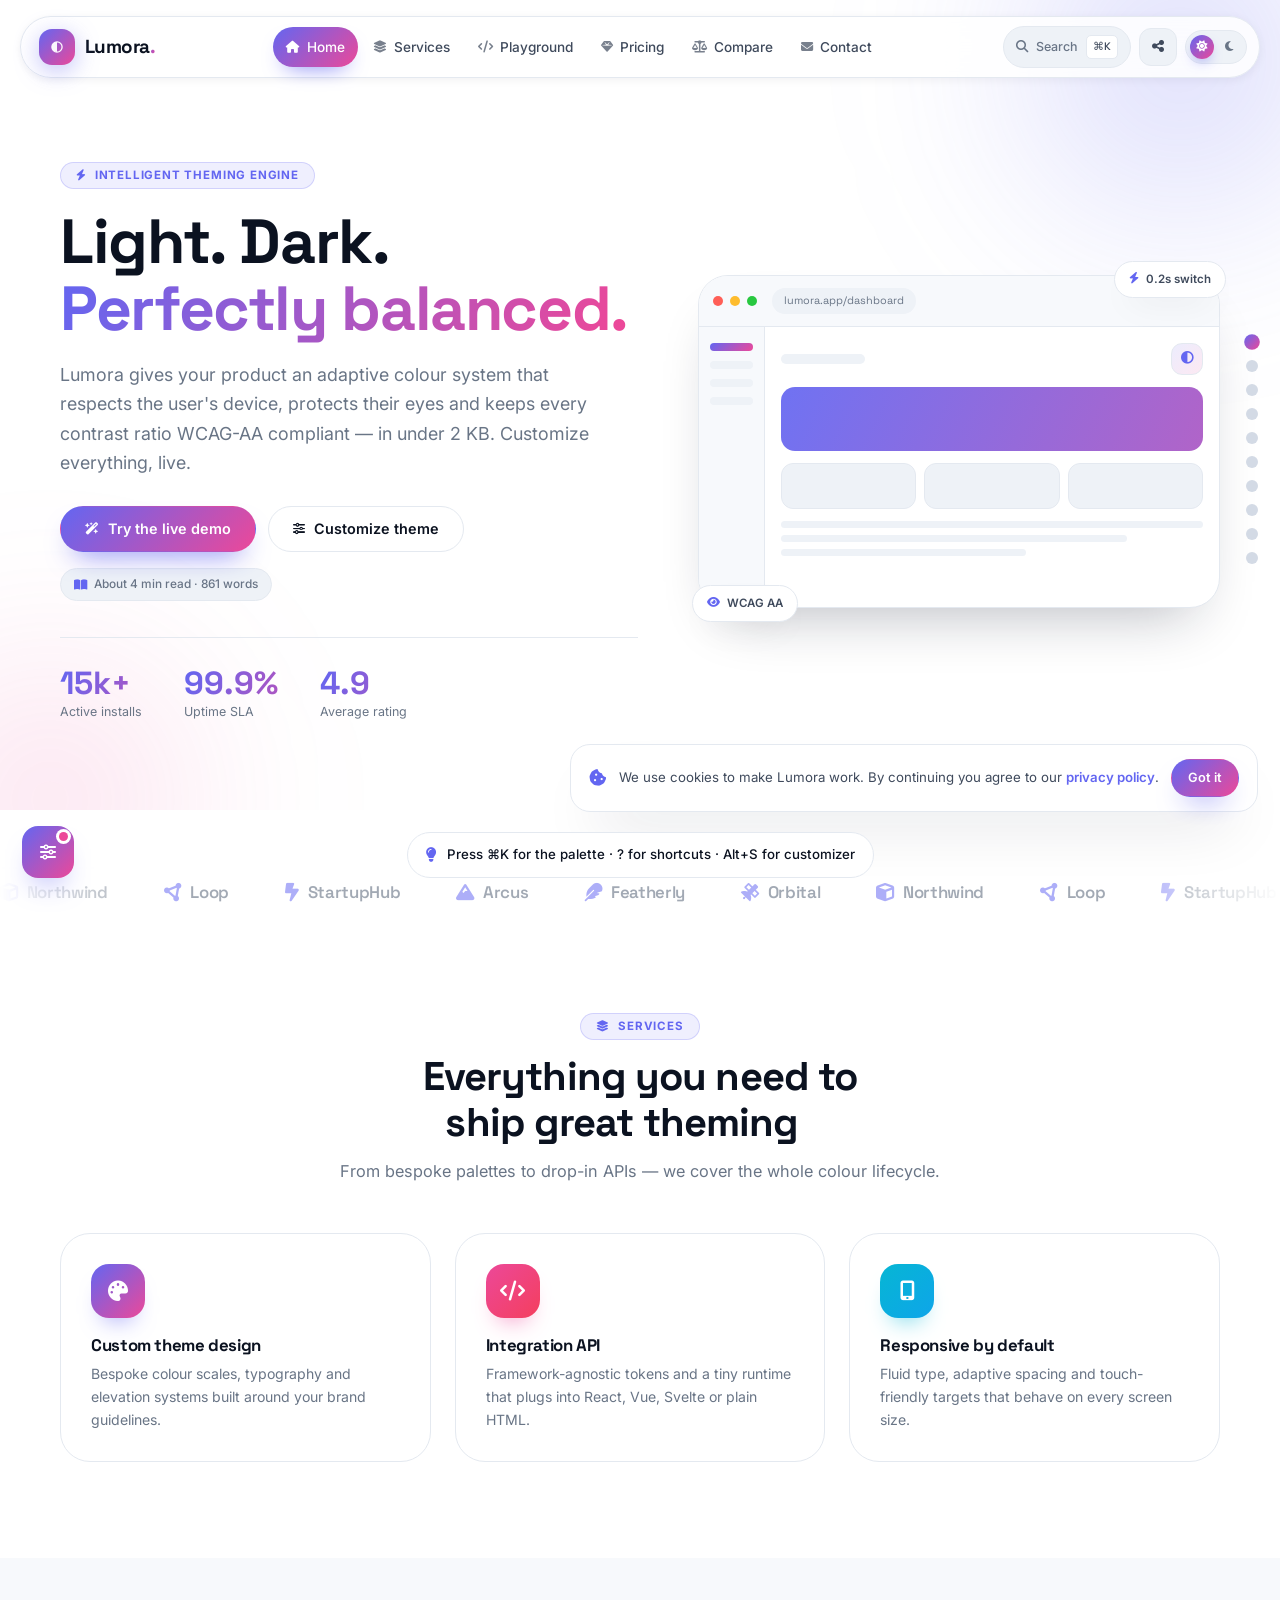
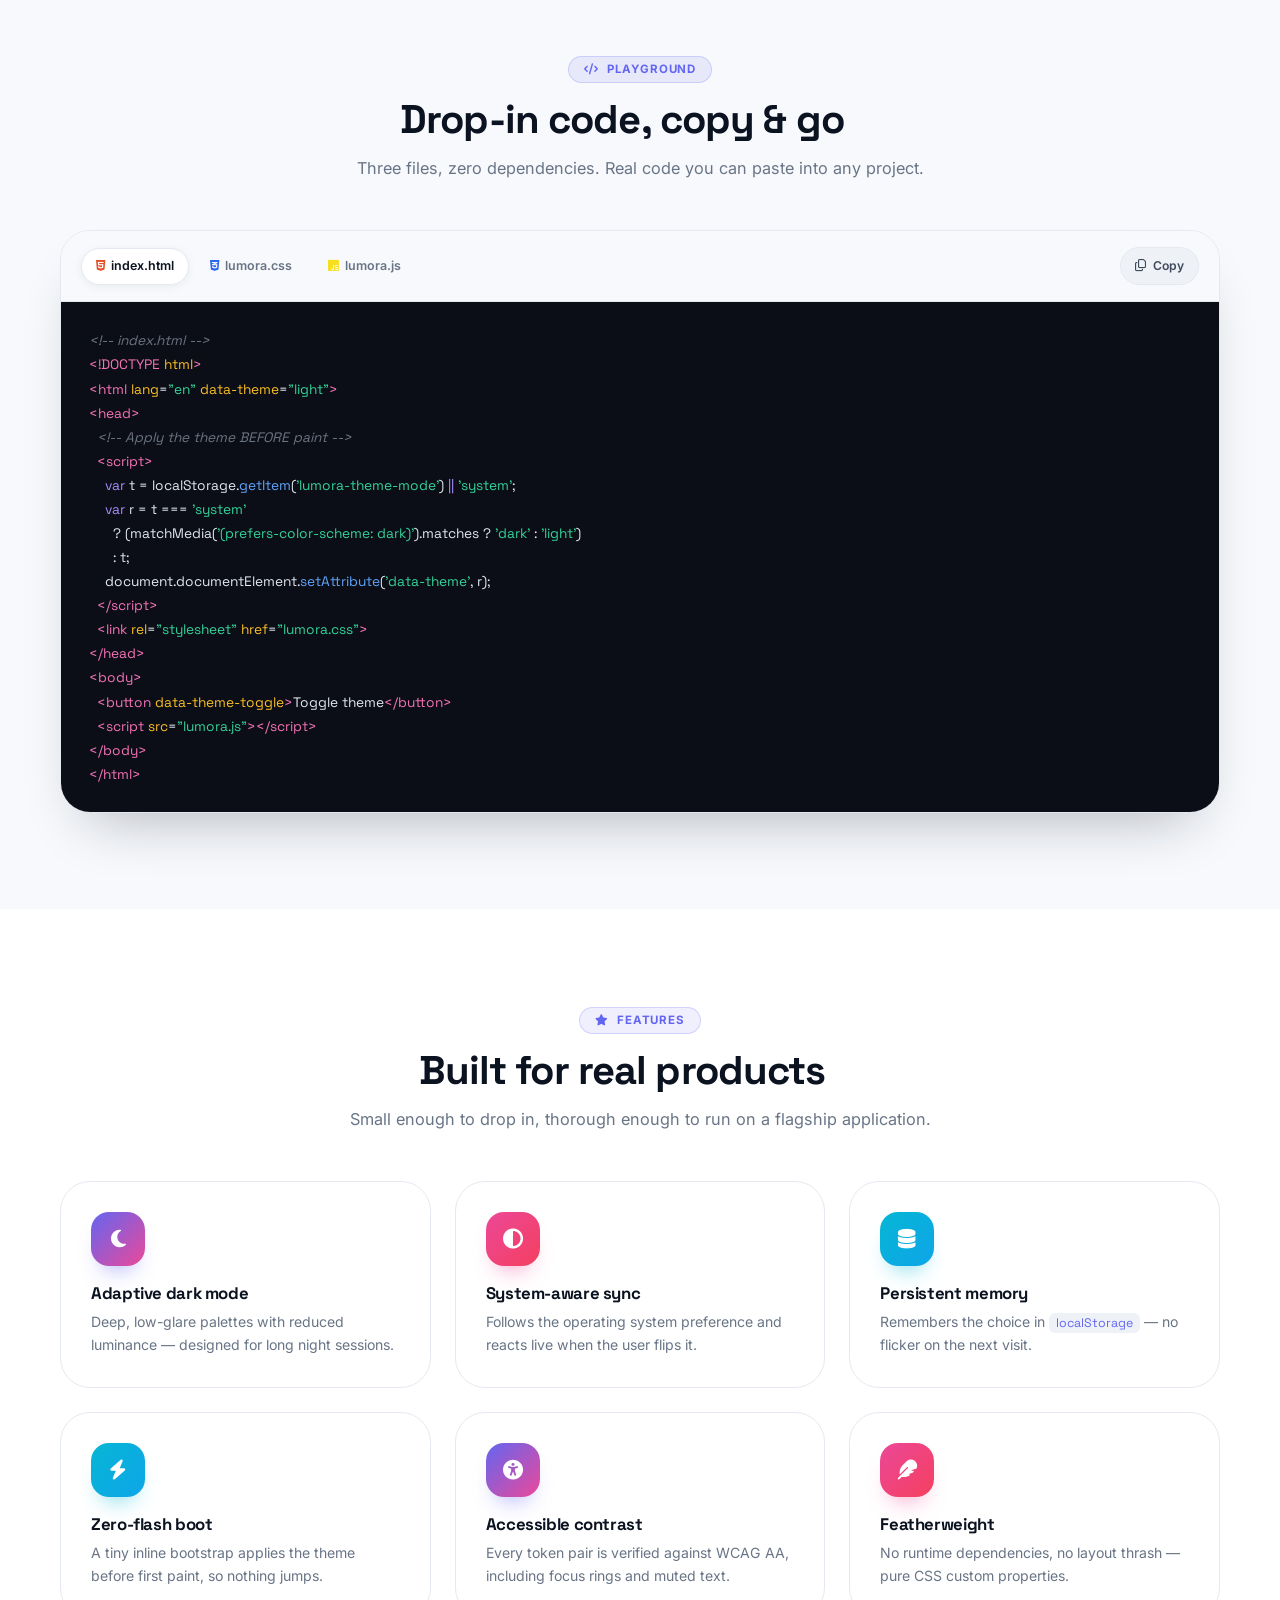
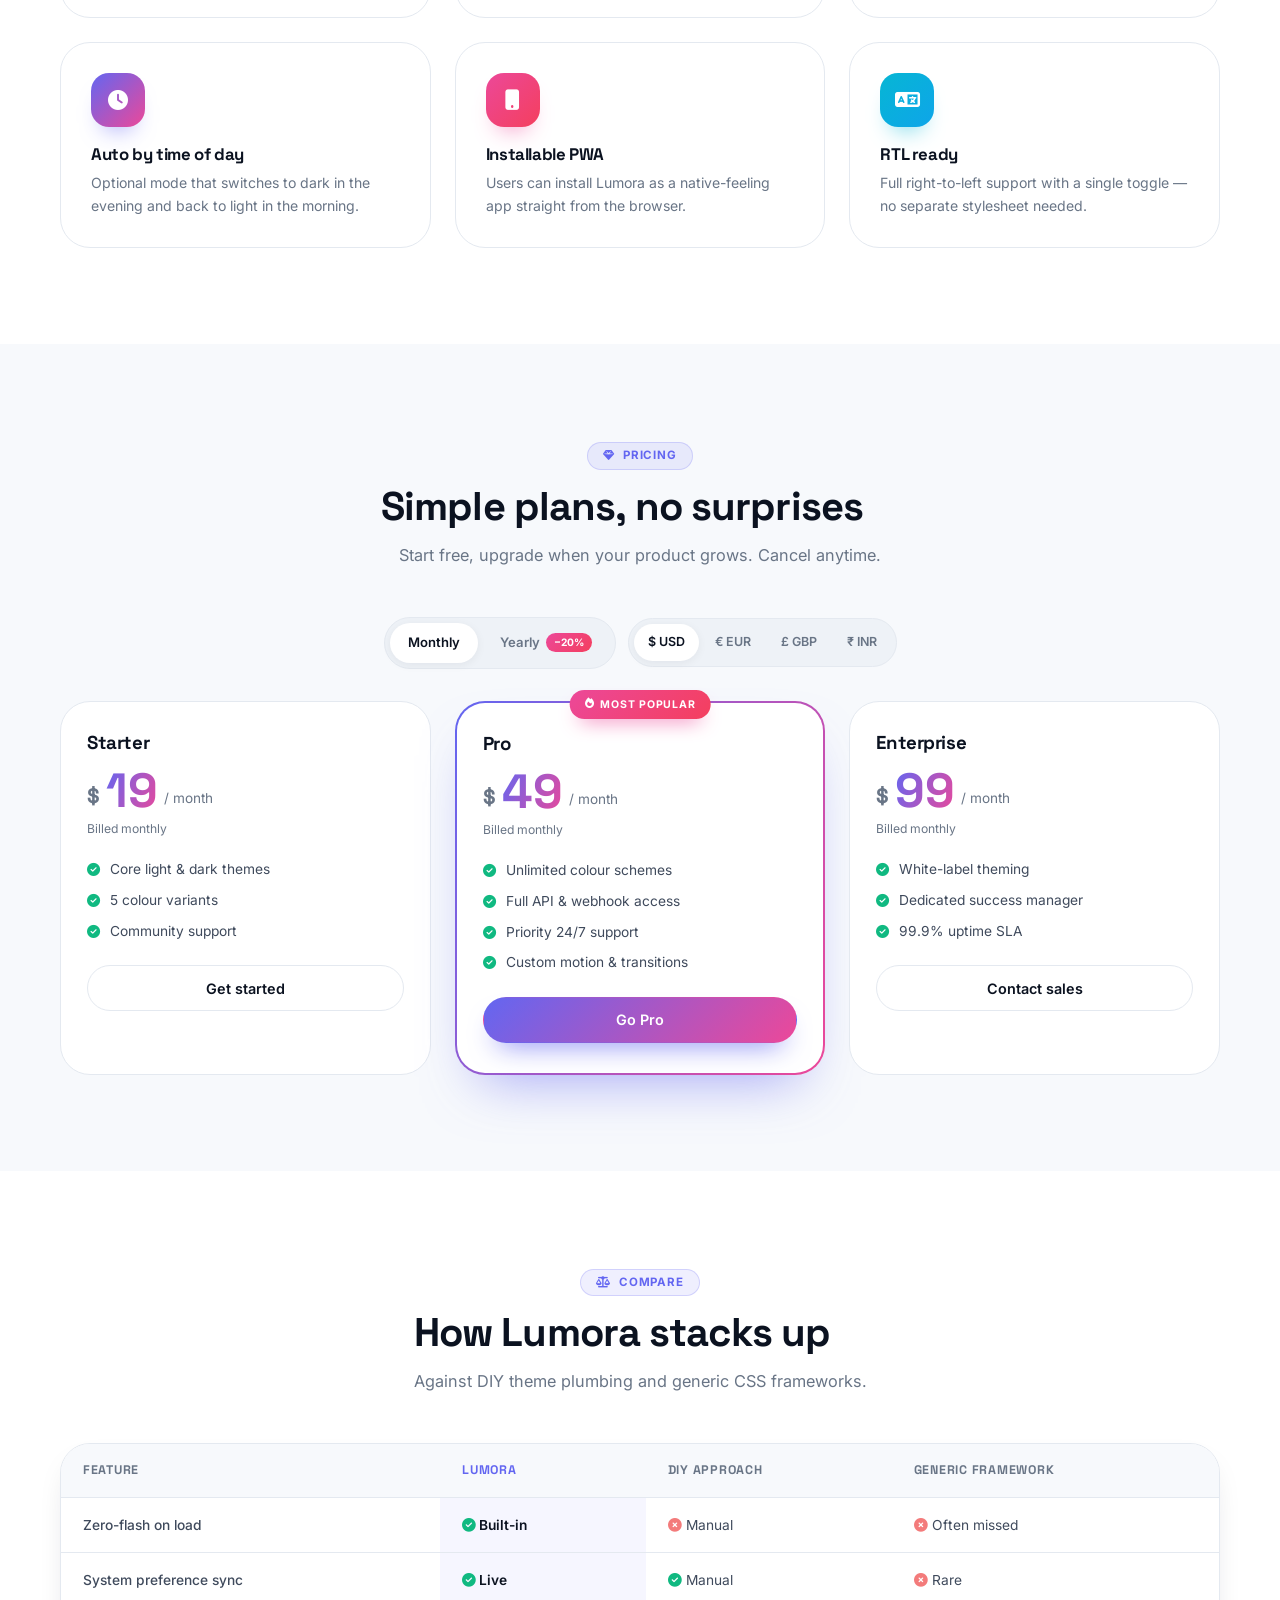
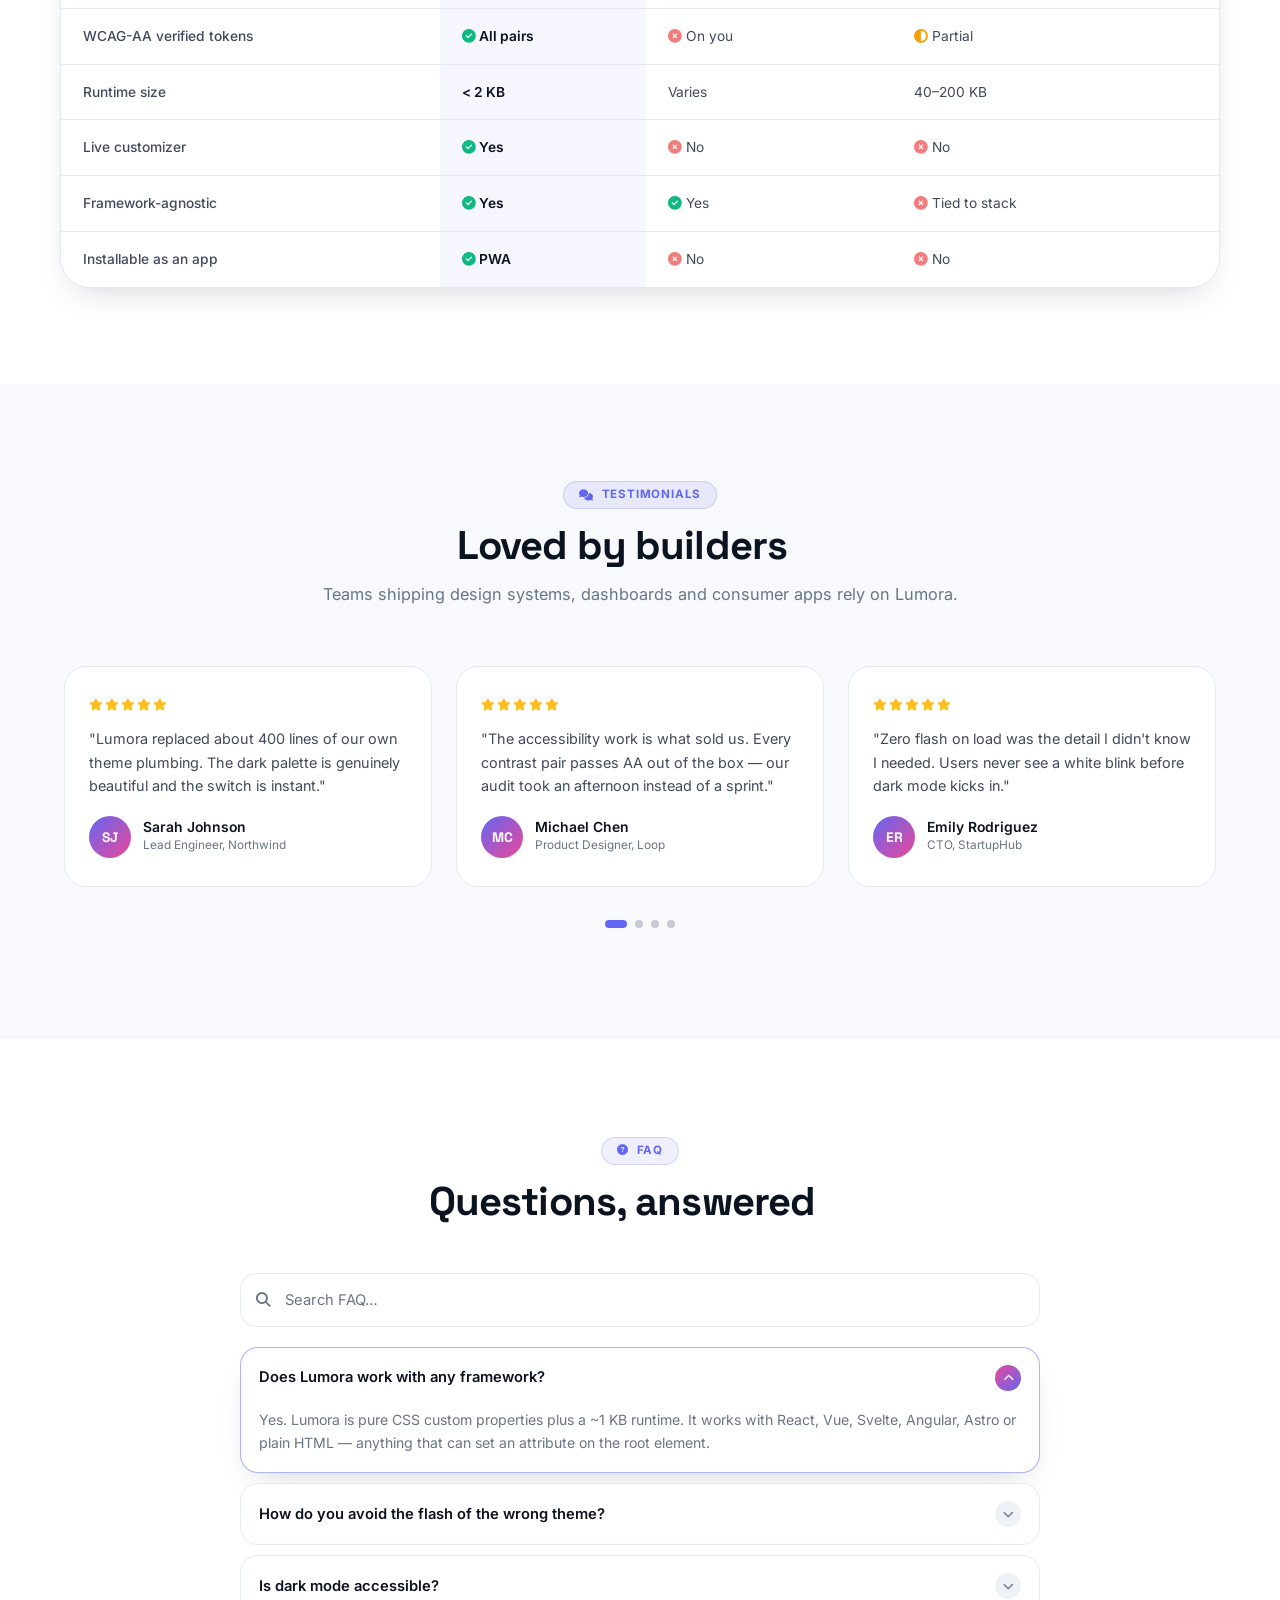
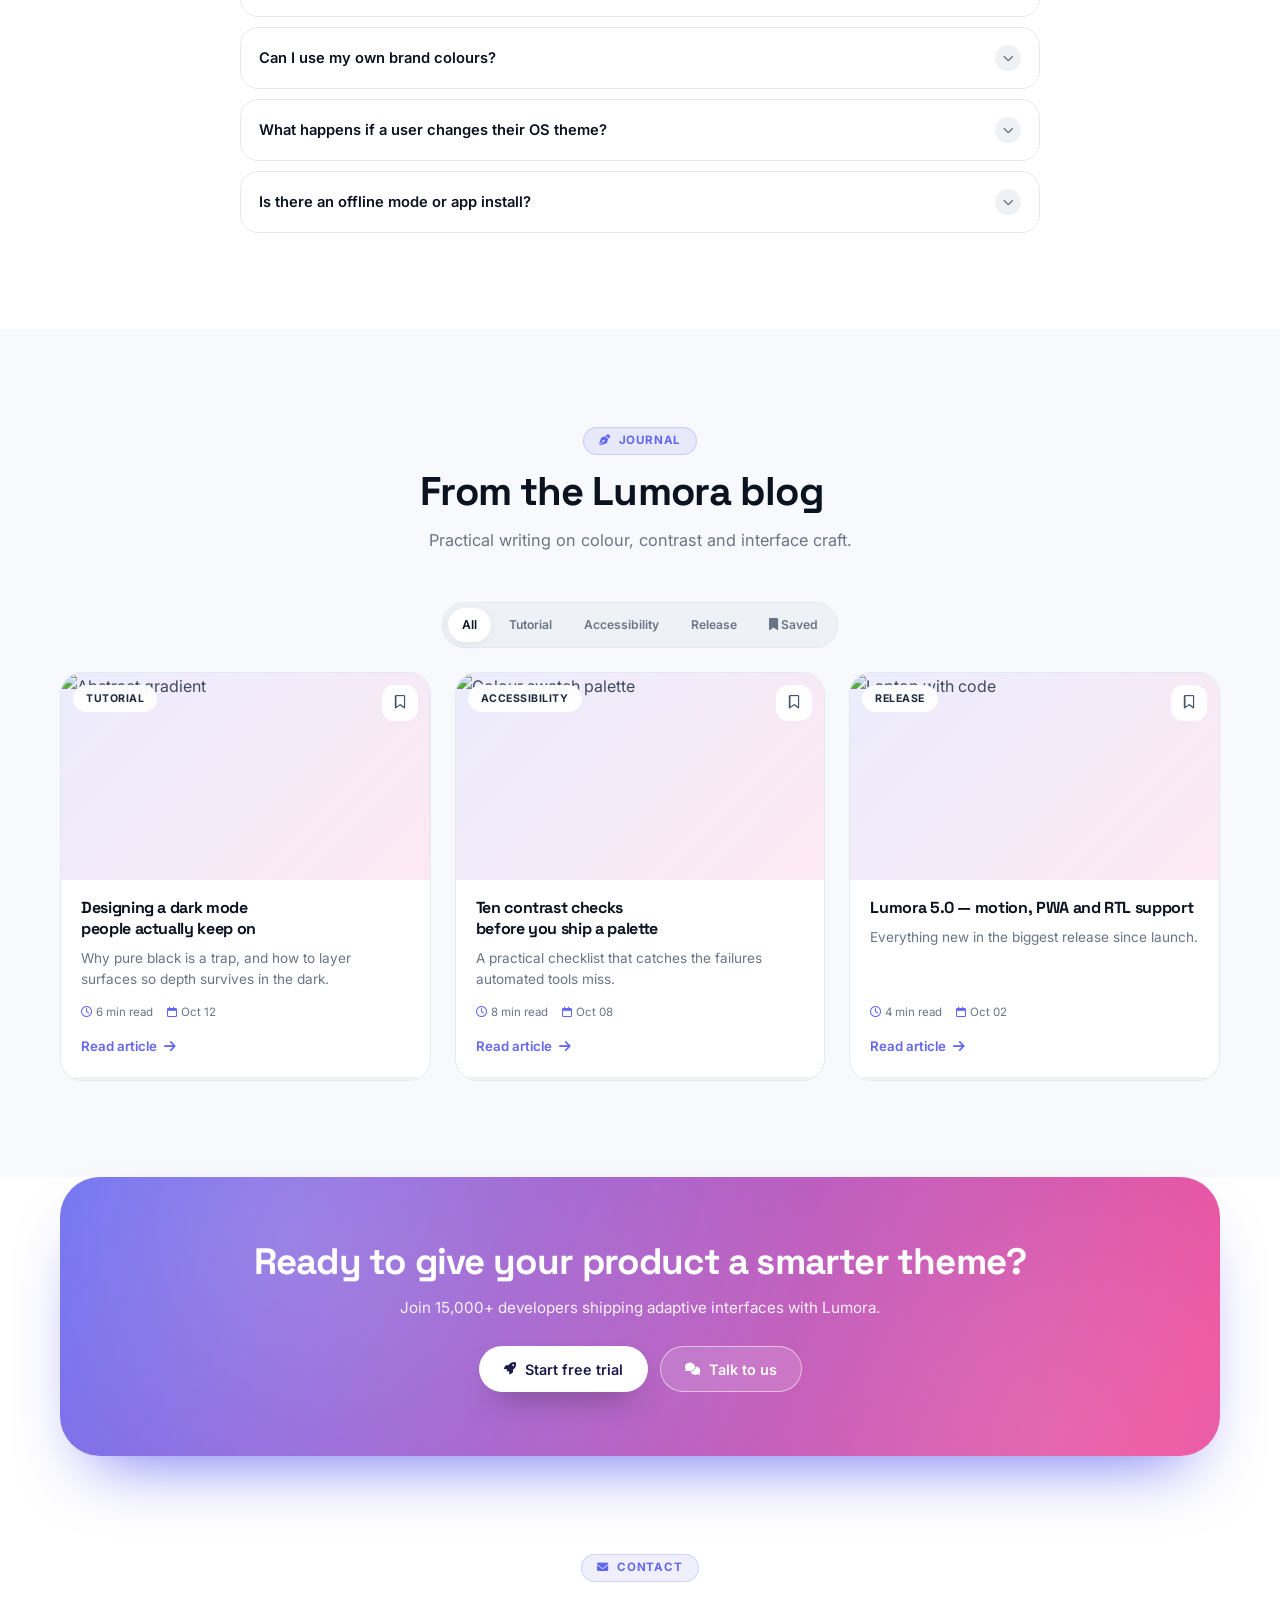
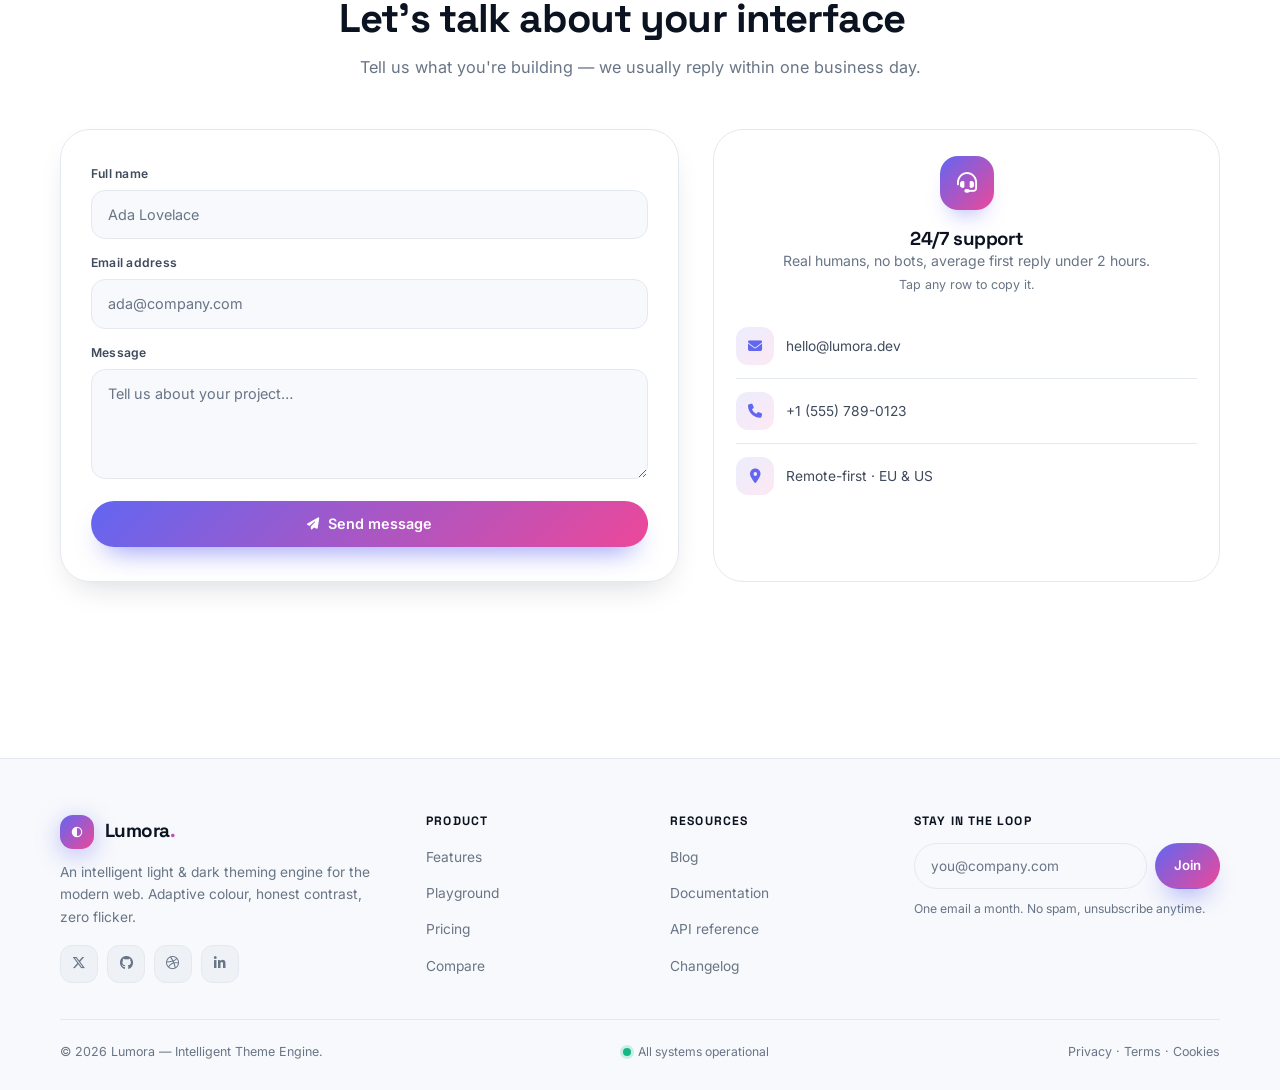
==== commit 2c9ad0ee: "small changes in the code now" ====
--- a/index.html
+++ b/index.html
@@ -1,935 +1,3231 @@
 <!DOCTYPE html>
-<html lang="en" data-theme="light" data-theme-mode="system" data-accent="indigo">
-
+<html lang="en" data-theme="light" data-theme-mode="system" data-accent="indigo" data-currency="USD">
 <head>
-  <meta charset="UTF-8">
-  <meta name="viewport" content="width=device-width, initial-scale=1, viewport-fit=cover">
-  <meta name="theme-color" content="#ffffff" id="metaTheme">
-  <meta name="color-scheme" content="light dark">
-  <meta name="description" content="Lumora — an intelligent light & dark theming engine for modern web apps.">
-  <title>Lumora — Intelligent Light &amp; Dark Theme Engine</title>
-
-  <link rel="icon"
-    href="data:image/svg+xml,%3Csvg xmlns='http://www.w3.org/2000/svg' viewBox='0 0 40 40'%3E%3Crect width='40' height='40' rx='13' fill='%236366f1'/%3E%3Ccircle cx='20' cy='20' r='8.5' fill='none' stroke='white' stroke-width='2.2'/%3E%3Cpath d='M20 11.5a8.5 8.5 0 0 0 0 17z' fill='white'/%3E%3C/svg%3E">
-
-  <link rel="preconnect" href="https://fonts.googleapis.com">
-  <link rel="preconnect" href="https://fonts.gstatic.com" crossorigin>
-  <link rel="preconnect" href="https://cdnjs.cloudflare.com" crossorigin>
-  <link rel="preconnect" href="https://cdn.jsdelivr.net" crossorigin>
-  <link
-    href="https://fonts.googleapis.com/css2?family=Inter:wght@300;400;500;600;700;800&family=Space+Grotesk:wght@500;600;700&display=swap"
-    rel="stylesheet">
-  <link rel="stylesheet" href="https://cdnjs.cloudflare.com/ajax/libs/font-awesome/6.5.2/css/all.min.css">
-  <link rel="stylesheet" href="https://cdn.jsdelivr.net/npm/swiper@11/swiper-bundle.min.css">
-
-  <!-- Boot before paint -->
-  <script>
-    (function () {
-      var root = document.documentElement;
-      try {
-        var mode = localStorage.getItem('lumora-theme-mode') || 'system';
-        var resolved = mode;
-        if (mode === 'system') {
-          resolved = matchMedia('(prefers-color-scheme: dark)').matches ? 'dark' : 'light';
-        } else if (mode === 'auto') {
-          var h = new Date().getHours();
-          resolved = (h < 7 || h >= 19) ? 'dark' : 'light';
-        }
-        root.setAttribute('data-theme', resolved);
-        root.setAttribute('data-theme-mode', mode);
-
-        var a = localStorage.getItem('lumora-accent'); if (a) root.setAttribute('data-accent', a);
-        var r = localStorage.getItem('lumora-radius'); if (r) root.style.setProperty('--radius-scale', r);
-        var f = localStorage.getItem('lumora-font-scale'); if (f) root.style.setProperty('--font-scale', f);
-        if (localStorage.getItem('lumora-rtl') === '1') root.setAttribute('dir', 'rtl');
-      } catch (e) {
-        root.setAttribute('data-theme', 'light');
-      }
-    })();
-  </script>
-
-  <link rel="stylesheet" href="css/style.css">
-
+<meta charset="UTF-8">
+<meta name="viewport" content="width=device-width, initial-scale=1, viewport-fit=cover">
+<meta name="theme-color" content="#ffffff" id="metaTheme">
+<meta name="color-scheme" content="light dark">
+<meta name="description" content="Lumora — an intelligent light & dark theming engine for modern web apps.">
+<title>Lumora — Intelligent Light &amp; Dark Theme Engine</title>
+
+<link rel="icon" href="data:image/svg+xml,%3Csvg xmlns='http://www.w3.org/2000/svg' viewBox='0 0 40 40'%3E%3Crect width='40' height='40' rx='13' fill='%236366f1'/%3E%3Ccircle cx='20' cy='20' r='8.5' fill='none' stroke='white' stroke-width='2.2'/%3E%3Cpath d='M20 11.5a8.5 8.5 0 0 0 0 17z' fill='white'/%3E%3C/svg%3E">
+
+<link rel="preconnect" href="https://fonts.googleapis.com">
+<link rel="preconnect" href="https://fonts.gstatic.com" crossorigin>
+<link rel="preconnect" href="https://cdnjs.cloudflare.com" crossorigin>
+<link rel="preconnect" href="https://cdn.jsdelivr.net" crossorigin>
+<link href="https://fonts.googleapis.com/css2?family=Inter:wght@300;400;500;600;700;800&family=Space+Grotesk:wght@500;600;700&display=swap" rel="stylesheet">
+<link rel="stylesheet" href="https://cdnjs.cloudflare.com/ajax/libs/font-awesome/6.5.2/css/all.min.css">
+<link rel="stylesheet" href="https://cdn.jsdelivr.net/npm/swiper@11/swiper-bundle.min.css">
+
+<script>
+(function () {
+  var root = document.documentElement;
+  try {
+    var mode = localStorage.getItem('lumora-theme-mode') || 'system';
+    var resolved = mode;
+    if (mode === 'system') {
+      resolved = matchMedia('(prefers-color-scheme: dark)').matches ? 'dark' : 'light';
+    } else if (mode === 'auto') {
+      var h = new Date().getHours();
+      resolved = (h < 7 || h >= 19) ? 'dark' : 'light';
+    }
+    root.setAttribute('data-theme', resolved);
+    root.setAttribute('data-theme-mode', mode);
+
+    var a = localStorage.getItem('lumora-accent'); if (a) root.setAttribute('data-accent', a);
+    var r = localStorage.getItem('lumora-radius'); if (r) root.style.setProperty('--radius-scale', r);
+    var f = localStorage.getItem('lumora-font-scale'); if (f) root.style.setProperty('--font-scale', f);
+    var c = localStorage.getItem('lumora-currency'); if (c) root.setAttribute('data-currency', c);
+    if (localStorage.getItem('lumora-rtl') === '1') root.setAttribute('dir', 'rtl');
+  } catch (e) {
+    root.setAttribute('data-theme', 'light');
+  }
+})();
+</script>
+
+<style>
+:root{
+  --primary:#6366f1; --primary-rgb:99,102,241;
+  --secondary:#ec4899; --secondary-rgb:236,72,153;
+  --accent:#06b6d4;
+  --success:#10b981; --warning:#f59e0b; --danger:#ef4444;
+
+  --bg-primary:#ffffff; --bg-secondary:#f7f9fc; --bg-tertiary:#eef2f7;
+  --card-bg:#ffffff; --nav-bg:rgba(255,255,255,.85); --footer-bg:#f7f9fc;
+  --border-color:#e4e9f0; --border-strong:#d3dae5;
+
+  --text-primary:#0b1220; --text-secondary:#3f4a5c; --text-muted:#697586;
+
+  --shadow-sm:0 2px 10px rgba(15,23,42,.06);
+  --shadow-md:0 14px 34px -16px rgba(15,23,42,.22);
+  --shadow-lg:0 30px 60px -28px rgba(15,23,42,.32);
+
+  --radius-scale:1; --font-scale:1;
+  --radius-sm:calc(14px * var(--radius-scale));
+  --radius:calc(22px * var(--radius-scale));
+  --radius-lg:calc(30px * var(--radius-scale));
+  --radius-xl:calc(40px * var(--radius-scale));
+
+  --ring:0 0 0 3px rgba(var(--primary-rgb),.28);
+  --ease-out:cubic-bezier(.2,.7,.3,1);
+  --ease-spring:cubic-bezier(.34,1.4,.64,1);
+}
+[data-accent="indigo"]  { --primary:#6366f1; --primary-rgb:99,102,241; }
+[data-accent="violet"]  { --primary:#8b5cf6; --primary-rgb:139,92,246; }
+[data-accent="pink"]    { --primary:#ec4899; --primary-rgb:236,72,153; }
+[data-accent="emerald"] { --primary:#10b981; --primary-rgb:16,185,129; }
+[data-accent="amber"]   { --primary:#f59e0b; --primary-rgb:245,158,11; }
+[data-accent="sky"]     { --primary:#0ea5e9; --primary-rgb:14,165,233; }
+
+[data-theme="dark"]{
+  --primary:#818cf8; --primary-rgb:129,140,248;
+  --secondary:#f472b6; --secondary-rgb:244,114,182;
+  --accent:#2dd4bf;
+  --bg-primary:#08090d; --bg-secondary:#0e1015; --bg-tertiary:#171a22;
+  --card-bg:#0e1015; --nav-bg:rgba(8,9,13,.85); --footer-bg:#0b0c11;
+  --border-color:#1e2430; --border-strong:#2a3242;
+  --text-primary:#f2f5f9; --text-secondary:#c2cad8; --text-muted:#8b95a6;
+  --shadow-sm:0 2px 10px rgba(0,0,0,.45);
+  --shadow-md:0 16px 40px -18px rgba(0,0,0,.75);
+  --shadow-lg:0 34px 70px -30px rgba(0,0,0,.9);
+}
+[data-theme="dark"][data-accent="indigo"]  { --primary:#818cf8; --primary-rgb:129,140,248; }
+[data-theme="dark"][data-accent="violet"]  { --primary:#a78bfa; --primary-rgb:167,139,250; }
+[data-theme="dark"][data-accent="pink"]    { --primary:#f472b6; --primary-rgb:244,114,182; }
+[data-theme="dark"][data-accent="emerald"] { --primary:#34d399; --primary-rgb:52,211,153; }
+[data-theme="dark"][data-accent="amber"]   { --primary:#fbbf24; --primary-rgb:251,191,36; }
+[data-theme="dark"][data-accent="sky"]     { --primary:#38bdf8; --primary-rgb:56,189,248; }
+
+:root,[data-accent]{
+  --gradient-1:linear-gradient(135deg,var(--primary) 0%,var(--secondary) 100%);
+  --gradient-2:linear-gradient(135deg,var(--secondary) 0%,#f43f5e 100%);
+  --gradient-3:linear-gradient(115deg,var(--primary) 0%,var(--secondary) 100%);
+  --gradient-soft:linear-gradient(135deg,rgba(var(--primary-rgb),.12),rgba(var(--secondary-rgb),.12));
+}
+
+*,*::before,*::after{box-sizing:border-box;margin:0;padding:0;}
+html{
+  -webkit-text-size-adjust:100%;text-size-adjust:100%;
+  scroll-behavior:smooth;overflow-x:hidden;
+  font-size:calc(16px * var(--font-scale));
+}
+body{
+  font-family:'Inter',-apple-system,BlinkMacSystemFont,'Segoe UI',Roboto,sans-serif;
+  font-size:1rem;line-height:1.65;
+  color:var(--text-secondary);background:var(--bg-primary);
+  min-height:100vh;min-height:100dvh;overflow-x:hidden;
+  -webkit-font-smoothing:antialiased;-moz-osx-font-smoothing:grayscale;
+  transition:background-color .4s ease,color .3s ease;
+  -webkit-tap-highlight-color:transparent;
+  touch-action:manipulation;
+  padding-bottom:calc(env(safe-area-inset-bottom,0px));
+}
+@media (max-width:768px){ body{padding-bottom:calc(64px + env(safe-area-inset-bottom,0px));} }
+img,svg,video{display:block;max-width:100%;height:auto;}
+button,input,textarea,select{font:inherit;color:inherit;background:none;border:none;}
+button{cursor:pointer;}
+a{color:inherit;text-decoration:none;}
+ul,ol{list-style:none;}
+code{font-family:'Space Grotesk',ui-monospace,monospace;font-size:.88em;
+  padding:2px 7px;border-radius:6px;background:var(--bg-tertiary);color:var(--primary);}
+:focus-visible{outline:2px solid var(--primary);outline-offset:3px;border-radius:10px;}
+::selection{background:rgba(var(--primary-rgb),.25);color:var(--text-primary);}
+::-webkit-scrollbar{width:10px;height:10px;}
+::-webkit-scrollbar-track{background:var(--bg-secondary);}
+::-webkit-scrollbar-thumb{background:var(--border-strong);border-radius:99px;border:2px solid var(--bg-secondary);}
+::-webkit-scrollbar-thumb:hover{background:var(--primary);}
+
+.skip-link{position:absolute;top:0;left:-9999px;z-index:9999;padding:12px 22px;
+  background:var(--primary);color:#fff;font-weight:600;font-size:.9rem;
+  border-radius:0 0 16px 0;transition:left .2s ease;}
+.skip-link:focus{left:0;outline:none;}
+.visually-hidden{position:absolute!important;width:1px;height:1px;padding:0;margin:-1px;
+  overflow:hidden;clip:rect(0,0,0,0);white-space:nowrap;border:0;}
+
+[dir="rtl"] .brand,[dir="rtl"] .footer-brand,[dir="rtl"] .info-row,
+[dir="rtl"] .t-user,[dir="rtl"] .cmd-item,[dir="rtl"] .btn,
+[dir="rtl"] .eyebrow,[dir="rtl"] .nav-link,[dir="rtl"] .reading-pill,
+[dir="rtl"] .plan-list li,[dir="rtl"] .chip,[dir="rtl"] .nav-inner{flex-direction:row-reverse;}
+[dir="rtl"] .to-top{left:16px;right:auto;}
+@media (min-width:640px){[dir="rtl"] .to-top{left:22px;right:auto;}}
+[dir="rtl"] .fab{right:16px;left:auto;}
+@media (min-width:640px){[dir="rtl"] .fab{right:22px;left:auto;}}
+[dir="rtl"] .blog-link i{transform:scaleX(-1);}
+
+.shell{width:100%;max-width:1240px;margin-inline:auto;padding-inline:16px;}
+@media (min-width:480px){.shell{padding-inline:20px;}}
+@media (min-width:768px){.shell{padding-inline:28px;}}
+@media (min-width:1200px){.shell{padding-inline:40px;}}
+
+.section{padding-block:56px;}
+@media (min-width:640px){.section{padding-block:72px;}}
+@media (min-width:1024px){.section{padding-block:96px;}}
+
+.grid{display:grid;gap:16px;}
+@media (min-width:640px){.grid{gap:20px;}}
+@media (min-width:1024px){.grid{gap:24px;}}
+.grid-3{grid-template-columns:1fr;}
+@media (min-width:560px){.grid-3{grid-template-columns:repeat(2,minmax(0,1fr));}}
+@media (min-width:960px){.grid-3{grid-template-columns:repeat(3,minmax(0,1fr));}}
+
+h1,h2,h3,h4,h5,h6{font-family:'Space Grotesk','Inter',sans-serif;font-weight:700;
+  line-height:1.15;letter-spacing:-.022em;color:var(--text-primary);text-wrap:balance;}
+
+.sec-head{max-width:680px;margin:0 auto 36px;text-align:center;}
+@media (min-width:768px){.sec-head{margin-bottom:48px;}}
+.sec-head h2{font-size:clamp(1.6rem,4.2vw,2.5rem);margin:14px 0 12px;}
+.sec-head p{font-size:clamp(.92rem,2vw,1.02rem);color:var(--text-muted);}
+
+.eyebrow{display:inline-flex;align-items:center;gap:8px;padding:7px 15px;
+  border-radius:999px;background:rgba(var(--primary-rgb),.10);
+  border:1px solid rgba(var(--primary-rgb),.22);color:var(--primary);
+  font-size:.72rem;font-weight:700;letter-spacing:.07em;text-transform:uppercase;line-height:1;}
+.eyebrow i{font-size:.7rem;}
+
+.text-grad{
+  background:linear-gradient(115deg,var(--primary) 0%,var(--secondary) 50%,var(--primary) 100%);
+  background-size:200% auto;
+  -webkit-background-clip:text;background-clip:text;
+  -webkit-text-fill-color:transparent;color:transparent;
+  animation:shimmer 6s linear infinite;
+}
+@keyframes shimmer{0%{background-position:0% center;}100%{background-position:200% center;}}
+
+.btn{position:relative;display:inline-flex;align-items:center;justify-content:center;gap:9px;
+  min-height:46px;padding:12px 24px;border-radius:999px;border:1px solid transparent;
+  font-size:.9rem;font-weight:600;line-height:1.2;white-space:nowrap;cursor:pointer;
+  user-select:none;overflow:hidden;isolation:isolate;
+  transition:transform .22s var(--ease-out),box-shadow .22s ease,
+             background-color .22s ease,border-color .22s ease,color .22s ease;}
+.btn i{font-size:.85em;}
+.btn:active{transform:scale(.97);}
+.btn-primary{background:var(--gradient-1);color:#fff;
+  box-shadow:0 14px 28px -14px rgba(var(--primary-rgb),.95);}
+.btn-primary:hover{transform:translateY(-3px);box-shadow:0 20px 38px -16px rgba(var(--primary-rgb),1);}
+.btn-primary::after{content:'';position:absolute;top:0;left:-120%;width:60%;height:100%;
+  background:linear-gradient(90deg,transparent,rgba(255,255,255,.4),transparent);
+  transform:skewX(-20deg);transition:left .55s ease;pointer-events:none;}
+.btn-primary:hover::after{left:140%;}
+.btn-ghost{background:var(--card-bg);border-color:var(--border-color);color:var(--text-primary);}
+.btn-ghost:hover{border-color:var(--primary);color:var(--primary);
+  transform:translateY(-3px);box-shadow:var(--shadow-md);}
+.btn-white{background:#fff;color:#1e1b4b;box-shadow:0 16px 32px -16px rgba(0,0,0,.5);}
+.btn-white:hover{transform:translateY(-3px);}
+.btn-outline-white{background:rgba(255,255,255,.14);border-color:rgba(255,255,255,.55);
+  color:#fff;-webkit-backdrop-filter:blur(6px);backdrop-filter:blur(6px);}
+.btn-outline-white:hover{background:rgba(255,255,255,.24);transform:translateY(-3px);}
+.btn-block{width:100%;}
+.btn .ripple{position:absolute;border-radius:50%;background:rgba(255,255,255,.45);
+  transform:scale(0);animation:ripple .65s var(--ease-out) forwards;pointer-events:none;}
+.btn-ghost .ripple{background:rgba(var(--primary-rgb),.28);}
+@keyframes ripple{to{transform:scale(4);opacity:0;}}
+
+.icon-btn{display:inline-flex;align-items:center;justify-content:center;
+  width:38px;height:38px;border-radius:12px;flex-shrink:0;
+  background:var(--bg-tertiary);border:1px solid var(--border-color);
+  color:var(--text-secondary);font-size:.85rem;
+  transition:transform .22s var(--ease-spring),border-color .22s ease,
+             color .22s ease,background .22s ease;}
+.icon-btn:hover{border-color:var(--primary);color:var(--primary);transform:translateY(-2px);}
+.icon-btn[hidden]{display:none;}
+
+.scroll-progress{position:fixed;top:0;left:0;right:0;height:3px;z-index:1001;
+  background:transparent;pointer-events:none;}
+.scroll-progress__bar{height:100%;width:0%;
+  background:var(--gradient-3);background-size:200% auto;
+  animation:shimmer 4s linear infinite;
+  box-shadow:0 0 12px rgba(var(--primary-rgb),.7);
+  transition:width .1s linear;}
+
+/* NAVBAR */
+.nav-wrap{position:fixed;top:12px;left:50%;transform:translateX(-50%);
+  width:min(1240px,calc(100% - 20px));z-index:1000;border-radius:999px;
+  background:var(--nav-bg);
+  -webkit-backdrop-filter:blur(20px) saturate(180%);
+  backdrop-filter:blur(20px) saturate(180%);
+  border:1px solid var(--border-color);box-shadow:var(--shadow-sm);
+  transition:top .3s ease,box-shadow .3s ease,background-color .4s ease,border-color .4s ease;}
+@media (min-width:640px){.nav-wrap{top:16px;width:min(1240px,calc(100% - 32px));}}
+.nav-wrap.scrolled{top:8px;box-shadow:var(--shadow-md);}
+.nav-inner{display:flex;align-items:center;justify-content:space-between;
+  gap:12px;padding:9px 10px 9px 14px;}
+@media (min-width:640px){.nav-inner{padding:9px 12px 9px 18px;gap:16px;}}
+
+.brand{display:inline-flex;align-items:center;gap:10px;flex-shrink:0;min-width:0;}
+.brand-mark{width:34px;height:34px;flex-shrink:0;border-radius:13px;
+  background:var(--gradient-1);display:grid;place-items:center;padding:6px;
+  filter:drop-shadow(0 6px 12px rgba(var(--primary-rgb),.4));
+  transition:transform .5s var(--ease-spring);}
+@media (min-width:640px){.brand-mark{width:36px;height:36px;}}
+.brand:hover .brand-mark{transform:rotate(-12deg) scale(1.08);}
+.brand-mark svg{width:100%;height:100%;display:block;}
+.brand-name{font-family:'Space Grotesk',sans-serif;font-size:1.08rem;font-weight:700;
+  letter-spacing:-.03em;line-height:1;color:var(--text-primary);white-space:nowrap;}
+@media (min-width:640px){.brand-name{font-size:1.18rem;}}
+.brand-name::after{content:'.';background:var(--gradient-3);
+  -webkit-background-clip:text;background-clip:text;
+  -webkit-text-fill-color:transparent;color:transparent;}
+
+.nav-menu{display:flex;align-items:center;gap:2px;}
+.nav-link{position:relative;display:inline-flex;align-items:center;gap:7px;min-height:40px;
+  padding:8px 13px;border-radius:999px;font-size:.85rem;font-weight:500;
+  color:var(--text-secondary);white-space:nowrap;
+  transition:background-color .22s ease,color .22s ease;}
+.nav-link i{font-size:.76rem;opacity:.7;transition:opacity .22s ease,transform .22s ease;}
+.nav-link:hover{background:var(--bg-tertiary);color:var(--text-primary);}
+.nav-link:hover i{transform:scale(1.15);}
+.nav-link.active{background:var(--gradient-1);color:#fff;
+  box-shadow:0 10px 22px -12px rgba(var(--primary-rgb),1);}
+.nav-link.active i{opacity:1;}
+
+.nav-actions{display:flex;align-items:center;gap:8px;flex-shrink:0;}
+
+.cmd-btn{display:none;align-items:center;gap:8px;min-height:38px;padding:8px 12px;
+  border-radius:999px;background:var(--bg-tertiary);border:1px solid var(--border-color);
+  color:var(--text-muted);font-size:.78rem;font-weight:500;
+  transition:border-color .22s ease,color .22s ease;}
+.cmd-btn:hover{border-color:var(--primary);color:var(--primary);}
+.cmd-btn kbd{font-family:'Space Grotesk',monospace;font-size:.68rem;
+  padding:2px 6px;border-radius:5px;background:var(--card-bg);
+  border:1px solid var(--border-color);color:var(--text-secondary);}
+@media (min-width:1100px){.cmd-btn{display:inline-flex;}}
+
+.theme-toggle{position:relative;display:flex;align-items:center;gap:3px;
+  width:62px;height:34px;padding:4px;border-radius:999px;
+  background:var(--bg-tertiary);border:1px solid var(--border-color);
+  transition:background-color .3s ease,border-color .3s ease;}
+.theme-toggle:hover{border-color:var(--primary);}
+.tt-icon{position:relative;z-index:2;width:24px;height:24px;display:grid;place-items:center;
+  font-size:.7rem;color:var(--text-muted);transition:color .3s ease;pointer-events:none;}
+[data-theme="light"] .tt-sun{color:#fff;}
+[data-theme="dark"]  .tt-moon{color:#fff;}
+.tt-thumb{position:absolute;top:4px;left:4px;width:24px;height:24px;border-radius:50%;
+  background:var(--gradient-1);
+  box-shadow:0 6px 14px -6px rgba(var(--primary-rgb),1);
+  transition:transform .45s var(--ease-spring),background .35s ease;}
+[data-theme="dark"] .tt-thumb{transform:translateX(30px);background:var(--gradient-2);}
+
+.menu-btn{display:grid;place-items:center;width:40px;height:40px;border-radius:14px;
+  border:1px solid var(--border-color);background:var(--bg-tertiary);
+  color:var(--text-primary);font-size:.95rem;
+  transition:background-color .22s ease,border-color .22s ease,color .22s ease;}
+.menu-btn:hover{border-color:var(--primary);color:var(--primary);}
+
+@media (max-width:959px){
+  .nav-menu{position:absolute;top:calc(100% + 10px);left:0;right:0;
+    flex-direction:column;align-items:stretch;gap:4px;padding:12px;
+    background:var(--card-bg);border:1px solid var(--border-color);
+    border-radius:26px;box-shadow:var(--shadow-lg);
+    max-height:min(72vh,540px);overflow-y:auto;overscroll-behavior:contain;
+    -webkit-overflow-scrolling:touch;
+    opacity:0;visibility:hidden;pointer-events:none;
+    transform:translateY(-12px) scale(.97);transform-origin:top center;
+    transition:opacity .25s ease,transform .32s cubic-bezier(.2,.9,.3,1.1),visibility .25s ease;}
+  .nav-menu.open{opacity:1;visibility:visible;pointer-events:auto;transform:translateY(0) scale(1);}
+  .nav-link{width:100%;min-height:48px;padding:12px 16px;font-size:.95rem;border-radius:16px;}
+  .nav-link i{width:20px;text-align:center;font-size:.88rem;opacity:.85;}
+}
+@media (min-width:960px){.menu-btn{display:none;}}
+
+/* HERO */
+.hero{position:relative;padding:110px 0 56px;overflow:hidden;}
+@media (min-width:640px){.hero{padding:132px 0 68px;}}
+@media (min-width:1024px){.hero{padding:160px 0 88px;}}
+.hero::before,.hero::after{content:'';position:absolute;border-radius:50%;
+  filter:blur(90px);pointer-events:none;z-index:0;}
+.hero::before{width:min(440px,90vw);height:min(440px,90vw);top:-160px;right:-120px;
+  background:radial-gradient(circle,rgba(var(--primary-rgb),.32),transparent 70%);
+  animation:float 11s ease-in-out infinite;}
+.hero::after{width:min(380px,80vw);height:min(380px,80vw);bottom:-180px;left:-140px;
+  background:radial-gradient(circle,rgba(var(--secondary-rgb),.24),transparent 70%);
+  animation:float 14s ease-in-out infinite reverse;}
+@keyframes float{0%,100%{transform:translate(0,0) scale(1);}50%{transform:translate(-22px,24px) scale(1.06);}}
+.hero-grid{position:relative;z-index:1;display:grid;grid-template-columns:1fr;gap:48px;align-items:center;}
+@media (min-width:1024px){.hero-grid{grid-template-columns:1.05fr .95fr;gap:60px;}}
+.hero h1{font-size:clamp(2rem,6.5vw,3.9rem);line-height:1.06;margin:20px 0 18px;}
+.hero-lead{font-size:clamp(.95rem,2.2vw,1.12rem);color:var(--text-muted);max-width:560px;}
+.hero-cta{display:flex;flex-wrap:wrap;gap:12px;margin-top:28px;}
+@media (max-width:420px){.hero-cta .btn{flex:1 1 100%;}}
+.stats{display:grid;grid-template-columns:repeat(3,1fr);gap:16px;
+  margin-top:36px;padding-top:28px;border-top:1px solid var(--border-color);}
+@media (min-width:640px){.stats{display:flex;flex-wrap:wrap;gap:22px 42px;}}
+.stat-num{font-family:'Space Grotesk',sans-serif;font-size:clamp(1.3rem,3.6vw,2rem);
+  font-weight:700;line-height:1.1;background:var(--gradient-3);background-size:200% auto;
+  -webkit-background-clip:text;background-clip:text;
+  -webkit-text-fill-color:transparent;color:transparent;
+  animation:shimmer 5s linear infinite;}
+.stat-lbl{font-size:.78rem;color:var(--text-muted);}
+
+.hero-visual{position:relative;}
+.mock-window{position:relative;z-index:2;background:var(--card-bg);
+  border:1px solid var(--border-color);border-radius:var(--radius-lg);
+  overflow:hidden;box-shadow:var(--shadow-lg);
+  transition:background-color .4s ease,border-color .4s ease,box-shadow .4s ease;}
+.mock-bar{display:flex;align-items:center;gap:7px;padding:12px 14px;
+  background:var(--bg-secondary);border-bottom:1px solid var(--border-color);}
+.mock-dot{width:10px;height:10px;border-radius:50%;flex-shrink:0;}
+.mock-dot.r{background:#ff5f57;} .mock-dot.y{background:#febc2e;} .mock-dot.g{background:#28c840;}
+.mock-url{margin-left:8px;font-family:'Space Grotesk',monospace;font-size:.68rem;
+  color:var(--text-muted);background:var(--bg-tertiary);padding:4px 12px;border-radius:999px;
+  white-space:nowrap;overflow:hidden;text-overflow:ellipsis;min-width:0;}
+.mock-body{display:grid;grid-template-columns:52px 1fr;min-height:240px;}
+@media (min-width:640px){.mock-body{grid-template-columns:66px 1fr;min-height:280px;}}
+.mock-side{padding:16px 11px;display:flex;flex-direction:column;gap:10px;
+  background:var(--bg-secondary);border-right:1px solid var(--border-color);}
+.mock-pill{height:8px;border-radius:999px;background:var(--bg-tertiary);}
+.mock-pill.active{background:var(--gradient-1);}
+.mock-main{padding:16px;display:flex;flex-direction:column;gap:12px;min-width:0;}
+.mock-head{display:flex;align-items:center;justify-content:space-between;gap:12px;}
+.mock-title{height:10px;width:84px;border-radius:999px;background:var(--bg-tertiary);}
+.mock-toggle{width:32px;height:32px;border-radius:11px;display:grid;place-items:center;
+  background:var(--gradient-soft);border:1px solid var(--border-color);color:var(--primary);
+  font-size:.8rem;flex-shrink:0;
+  transition:transform .4s var(--ease-spring),border-color .22s ease;}
+.mock-toggle:hover{transform:rotate(180deg);border-color:var(--primary);}
+.mock-hero{height:64px;border-radius:14px;background:var(--gradient-3);
+  background-size:200% auto;animation:shimmer 8s linear infinite;opacity:.92;}
+.mock-row{display:grid;grid-template-columns:repeat(3,1fr);gap:8px;}
+.mock-card{height:46px;border-radius:12px;background:var(--bg-tertiary);
+  border:1px solid var(--border-color);}
+.mock-lines{display:flex;flex-direction:column;gap:7px;}
+.mock-lines span{height:7px;border-radius:999px;background:var(--bg-tertiary);}
+.mock-lines span:nth-child(1){width:100%;}
+.mock-lines span:nth-child(2){width:82%;}
+.mock-lines span:nth-child(3){width:58%;}
+
+.chip{position:absolute;z-index:3;display:inline-flex;align-items:center;gap:7px;
+  padding:8px 14px;border-radius:999px;background:var(--card-bg);
+  border:1px solid var(--border-color);box-shadow:var(--shadow-md);
+  font-size:.72rem;font-weight:600;color:var(--text-secondary);white-space:nowrap;}
+.chip i{color:var(--primary);}
+.chip-1{top:-14px;right:-6px;animation:bob 5s ease-in-out infinite;}
+.chip-2{bottom:-14px;left:-6px;animation:bob 6.5s ease-in-out infinite reverse;}
+@keyframes bob{0%,100%{transform:translateY(0);}50%{transform:translateY(-10px);}}
+@media (max-width:380px){.chip{font-size:.66rem;padding:6px 11px;}}
+
+.reading-pill{display:inline-flex;align-items:center;gap:7px;
+  margin-top:16px;padding:6px 13px;border-radius:999px;
+  background:var(--bg-tertiary);border:1px solid var(--border-color);
+  font-size:.74rem;font-weight:500;color:var(--text-muted);}
+.reading-pill i{color:var(--primary);}
+
+/* TRUST */
+.trust{padding:28px 0 8px;}
+.trust-label{text-align:center;font-size:.72rem;font-weight:700;
+  letter-spacing:.14em;text-transform:uppercase;color:var(--text-muted);margin-bottom:22px;}
+.marquee{position:relative;overflow:hidden;
+  -webkit-mask-image:linear-gradient(90deg,transparent,#000 12%,#000 88%,transparent);
+  mask-image:linear-gradient(90deg,transparent,#000 12%,#000 88%,transparent);}
+.marquee__track{display:flex;gap:56px;width:max-content;animation:marquee 34s linear infinite;}
+.marquee:hover .marquee__track{animation-play-state:paused;}
+.marquee__item{display:inline-flex;align-items:center;gap:9px;
+  color:var(--text-muted);font-family:'Space Grotesk',sans-serif;
+  font-size:1.05rem;font-weight:600;letter-spacing:-.02em;
+  opacity:.62;transition:opacity .3s ease,color .3s ease;white-space:nowrap;}
+.marquee__item:hover{opacity:1;color:var(--text-primary);}
+.marquee__item i{font-size:1.15rem;color:var(--primary);opacity:.85;}
+@keyframes marquee{from{transform:translateX(0);}to{transform:translateX(-50%);}}
+
+.card{position:relative;height:100%;padding:22px;background:var(--card-bg);
+  border:1px solid var(--border-color);border-radius:var(--radius);
+  transition:transform .35s var(--ease-out),border-color .35s ease,
+             box-shadow .35s ease,background-color .4s ease;}
+@media (min-width:640px){.card{padding:26px;border-radius:var(--radius-lg);}}
+@media (min-width:1024px){.card{padding:30px;}}
+.card:hover{transform:translateY(-6px);border-color:rgba(var(--primary-rgb),.55);box-shadow:var(--shadow-lg);}
+.card h3{font-size:1.05rem;margin-bottom:8px;}
+.card p{font-size:.88rem;color:var(--text-muted);line-height:1.6;}
+
+.icon-box{width:50px;height:50px;border-radius:16px;display:grid;place-items:center;
+  font-size:1.15rem;color:#fff;background:var(--gradient-1);
+  box-shadow:0 14px 26px -16px rgba(var(--primary-rgb),1);
+  margin-bottom:16px;
+  transition:transform .4s var(--ease-spring),box-shadow .4s ease;}
+@media (min-width:640px){.icon-box{width:54px;height:54px;border-radius:18px;font-size:1.25rem;margin-bottom:18px;}}
+.card:hover .icon-box{transform:rotate(-8deg) scale(1.12);}
+.icon-box.alt{background:var(--gradient-2);box-shadow:0 14px 26px -16px rgba(var(--secondary-rgb),1);}
+.icon-box.cyan{background:linear-gradient(135deg,#06b6d4,#0ea5e9);
+  box-shadow:0 14px 26px -16px rgba(6,182,212,1);}
+
+.showcase{border-radius:var(--radius-lg);overflow:hidden;
+  border:1px solid var(--border-color);background:var(--card-bg);
+  box-shadow:var(--shadow-lg);
+  transition:background-color .4s ease,border-color .4s ease,box-shadow .4s ease;}
+.showcase:hover{box-shadow:0 34px 70px -32px rgba(var(--primary-rgb),.5);}
+.showcase-bar{display:flex;flex-wrap:wrap;align-items:center;gap:10px;
+  padding:14px 16px;background:var(--bg-secondary);
+  border-bottom:1px solid var(--border-color);}
+@media (min-width:640px){.showcase-bar{padding:16px 20px;gap:14px;}}
+.showcase-tabs{display:flex;flex-wrap:wrap;gap:6px;flex:1;min-width:0;}
+.showcase-tab{padding:7px 14px;border-radius:999px;font-size:.78rem;font-weight:600;
+  color:var(--text-muted);border:1px solid transparent;
+  transition:background-color .25s ease,color .25s ease,border-color .25s ease;}
+.showcase-tab:hover{color:var(--text-primary);}
+.showcase-tab.active{background:var(--card-bg);color:var(--text-primary);
+  border-color:var(--border-color);box-shadow:var(--shadow-sm);}
+.copy-btn{display:inline-flex;align-items:center;gap:7px;padding:8px 14px;
+  border-radius:999px;background:var(--bg-tertiary);border:1px solid var(--border-color);
+  color:var(--text-secondary);font-size:.76rem;font-weight:600;
+  transition:background-color .25s ease,color .25s ease,border-color .25s ease;}
+.copy-btn:hover{border-color:var(--primary);color:var(--primary);}
+.copy-btn.copied{background:var(--success);border-color:var(--success);color:#fff;}
+.code-wrap{background:#0b0e17;color:#e2e8f0;padding:20px 18px;
+  overflow-x:auto;-webkit-overflow-scrolling:touch;font-size:.82rem;line-height:1.75;}
+@media (min-width:640px){.code-wrap{padding:26px 28px;font-size:.86rem;}}
+.code-wrap pre{margin:0;font-family:'Space Grotesk',ui-monospace,monospace;white-space:pre;}
+.code-wrap .tk-tag{color:#f472b6;}
+.code-wrap .tk-attr{color:#fbbf24;}
+.code-wrap .tk-str{color:#34d399;}
+.code-wrap .tk-com{color:#6b7280;font-style:italic;}
+.code-wrap .tk-kw{color:#a78bfa;}
+.code-wrap .tk-fn{color:#60a5fa;}
+.code-wrap .tk-prop{color:#7dd3fc;}
+
+/* PRICING */
+.pricing-top{display:flex;flex-wrap:wrap;gap:12px;justify-content:center;align-items:center;margin-bottom:32px;}
+.billing-toggle{display:inline-flex;gap:4px;padding:5px;background:var(--bg-tertiary);
+  border:1px solid var(--border-color);border-radius:999px;}
+.bt-btn{position:relative;display:inline-flex;align-items:center;gap:6px;
+  min-height:40px;padding:9px 18px;border-radius:999px;font-size:.82rem;
+  font-weight:600;color:var(--text-muted);
+  transition:background-color .22s ease,color .22s ease,box-shadow .22s ease;}
+.bt-btn.active{background:var(--card-bg);color:var(--text-primary);box-shadow:var(--shadow-sm);}
+.bt-save{display:inline-block;padding:2px 8px;font-size:.64rem;font-weight:700;
+  border-radius:999px;background:var(--gradient-2);color:#fff;line-height:1.5;}
+
+.currency-switch{display:inline-flex;gap:2px;padding:5px;background:var(--bg-tertiary);
+  border:1px solid var(--border-color);border-radius:999px;}
+.currency-switch button{padding:8px 14px;border-radius:999px;font-size:.78rem;
+  font-weight:600;color:var(--text-muted);
+  transition:background-color .22s ease,color .22s ease,box-shadow .22s ease;}
+.currency-switch button.active{background:var(--card-bg);color:var(--text-primary);box-shadow:var(--shadow-sm);}
+
+.price-card{position:relative;height:100%;padding:26px 22px;background:var(--card-bg);
+  border:1px solid var(--border-color);border-radius:var(--radius-lg);
+  transition:transform .35s var(--ease-out),border-color .35s ease,
+             box-shadow .35s ease,background-color .4s ease;}
+@media (min-width:640px){.price-card{padding:30px 26px;}}
+.price-card:hover{transform:translateY(-6px);box-shadow:var(--shadow-lg);}
+.price-card.featured{border:2px solid transparent;
+  background:linear-gradient(var(--card-bg),var(--card-bg)) padding-box,
+             var(--gradient-3) border-box;
+  box-shadow:0 28px 56px -26px rgba(var(--primary-rgb),.6);}
+@media (min-width:960px){.price-card.featured{transform:scale(1.03);}
+  .price-card.featured:hover{transform:scale(1.03) translateY(-6px);}}
+.badge-pop{position:absolute;top:-13px;left:50%;transform:translateX(-50%);
+  display:inline-flex;align-items:center;gap:6px;padding:6px 15px;border-radius:999px;
+  background:var(--gradient-2);color:#fff;font-size:.66rem;font-weight:700;
+  letter-spacing:.07em;text-transform:uppercase;white-space:nowrap;
+  box-shadow:0 10px 20px -10px rgba(var(--secondary-rgb),1);
+  animation:bob 3.5s ease-in-out infinite;}
+.price-line{display:flex;align-items:flex-end;gap:6px;margin:14px 0 4px;}
+.price-currency{font-family:'Space Grotesk',sans-serif;font-size:1.3rem;
+  font-weight:700;color:var(--text-muted);line-height:1;padding-bottom:8px;}
+.price-amount{font-family:'Space Grotesk',sans-serif;font-size:2.6rem;font-weight:700;
+  line-height:1;background:var(--gradient-3);-webkit-background-clip:text;
+  background-clip:text;-webkit-text-fill-color:transparent;color:transparent;
+  transition:opacity .18s ease,transform .18s ease;}
+@media (min-width:640px){.price-amount{font-size:3rem;}}
+.price-period{font-size:.85rem;color:var(--text-muted);padding-bottom:6px;}
+.price-note{font-size:.76rem;color:var(--text-muted);min-height:20px;}
+.plan-list{margin:20px 0 24px;display:flex;flex-direction:column;gap:10px;}
+.plan-list li{display:flex;align-items:flex-start;gap:10px;font-size:.86rem;
+  color:var(--text-secondary);line-height:1.5;}
+.plan-list i{color:var(--success);font-size:.82rem;margin-top:4px;flex-shrink:0;}
+
+/* COMPARE */
+.compare-wrap{overflow-x:auto;-webkit-overflow-scrolling:touch;
+  border:1px solid var(--border-color);border-radius:var(--radius-lg);
+  background:var(--card-bg);box-shadow:var(--shadow-md);}
+.compare{width:100%;min-width:600px;border-collapse:collapse;font-size:.86rem;}
+.compare th,.compare td{padding:14px 16px;text-align:left;
+  border-bottom:1px solid var(--border-color);}
+@media (min-width:640px){.compare th,.compare td{padding:16px 22px;}}
+.compare thead th{font-family:'Space Grotesk',sans-serif;font-weight:700;
+  font-size:.78rem;letter-spacing:.06em;text-transform:uppercase;
+  color:var(--text-muted);background:var(--bg-secondary);}
+.compare thead th:nth-child(2){color:var(--primary);}
+.compare tbody tr:last-child td{border-bottom:none;}
+.compare tbody tr:hover{background:var(--bg-secondary);}
+.compare .col-hi{background:rgba(var(--primary-rgb),.06);font-weight:600;color:var(--text-primary);}
+.compare i.yes{color:var(--success);} .compare i.no{color:var(--danger);opacity:.7;}
+.compare .label{color:var(--text-secondary);font-weight:500;}
+
+/* TESTIMONIALS */
+.testimonialSwiper{overflow:hidden;padding:10px 4px 56px!important;}
+.testimonialSwiper .swiper-slide{height:auto;}
+.t-card{height:100%;padding:24px 22px;background:var(--card-bg);
+  border:1px solid var(--border-color);border-radius:var(--radius);
+  transition:border-color .3s ease,box-shadow .3s ease,transform .3s ease;}
+@media (min-width:640px){.t-card{padding:28px 24px;}}
+.t-card:hover{border-color:rgba(var(--primary-rgb),.5);box-shadow:var(--shadow-md);transform:translateY(-3px);}
+.t-stars{color:#fbbf24;font-size:.76rem;letter-spacing:2px;margin-bottom:12px;}
+.t-text{font-size:.9rem;color:var(--text-secondary);margin-bottom:18px;line-height:1.65;}
+.t-user{display:flex;align-items:center;gap:12px;}
+.t-avatar{width:42px;height:42px;flex-shrink:0;border-radius:50%;display:grid;place-items:center;
+  background:var(--gradient-1);color:#fff;font-family:'Space Grotesk',sans-serif;
+  font-weight:700;font-size:.86rem;
+  transition:transform .4s var(--ease-spring);}
+.t-card:hover .t-avatar{transform:scale(1.1) rotate(-6deg);}
+.t-name{font-size:.87rem;font-weight:600;color:var(--text-primary);line-height:1.3;}
+.t-role{font-size:.74rem;color:var(--text-muted);}
+.swiper-pagination-bullet{background:var(--text-muted);opacity:.35;transition:all .3s ease;}
+.swiper-pagination-bullet-active{background:var(--primary);opacity:1;width:22px;border-radius:999px;}
+
+/* FAQ */
+.faq-toolbar{max-width:800px;margin:0 auto 20px;position:relative;}
+.faq-search{width:100%;padding:14px 44px 14px 44px;font-size:.92rem;
+  background:var(--card-bg);border:1px solid var(--border-color);border-radius:16px;
+  color:var(--text-primary);
+  transition:border-color .22s ease,box-shadow .22s ease;}
+.faq-search::placeholder{color:var(--text-muted);}
+.faq-search:focus{outline:none;border-color:var(--primary);box-shadow:var(--ring);}
+.faq-toolbar > i{position:absolute;left:16px;top:50%;transform:translateY(-50%);
+  color:var(--text-muted);font-size:.9rem;pointer-events:none;}
+.faq-clear{position:absolute;right:12px;top:50%;transform:translateY(-50%);
+  width:28px;height:28px;border-radius:8px;display:none;place-items:center;
+  background:var(--bg-tertiary);color:var(--text-muted);font-size:.7rem;
+  transition:color .2s ease,background .2s ease;}
+.faq-clear.show{display:grid;}
+.faq-clear:hover{color:var(--danger);}
+.faq-empty{text-align:center;padding:32px 20px;color:var(--text-muted);font-size:.9rem;display:none;}
+.faq-empty.show{display:block;}
+
+.faq-list{max-width:800px;margin:0 auto;display:flex;flex-direction:column;gap:10px;}
+.faq-item{background:var(--card-bg);border:1px solid var(--border-color);
+  border-radius:18px;overflow:hidden;
+  transition:border-color .3s ease,box-shadow .3s ease,opacity .3s ease;}
+.faq-item[hidden]{display:none;}
+.faq-item[open]{border-color:rgba(var(--primary-rgb),.5);box-shadow:var(--shadow-md);}
+.faq-item summary{display:flex;align-items:center;justify-content:space-between;
+  gap:14px;padding:17px 18px;cursor:pointer;list-style:none;font-weight:600;
+  font-size:.92rem;line-height:1.45;color:var(--text-primary);
+  transition:color .22s ease;}
+.faq-item summary::-webkit-details-marker{display:none;}
+.faq-item summary:hover{color:var(--primary);}
+.faq-chev{flex-shrink:0;width:26px;height:26px;border-radius:50%;display:grid;
+  place-items:center;background:var(--bg-tertiary);color:var(--text-muted);
+  font-size:.68rem;
+  transition:transform .35s var(--ease-spring),background .3s ease,color .3s ease;}
+.faq-item[open] .faq-chev{transform:rotate(180deg);background:var(--gradient-1);color:#fff;}
+.faq-body{padding:0 18px 18px;font-size:.88rem;color:var(--text-muted);
+  line-height:1.65;animation:faqOpen .35s ease;}
+@keyframes faqOpen{from{opacity:0;transform:translateY(-6px);}to{opacity:1;transform:none;}}
+mark{background:rgba(var(--primary-rgb),.25);color:var(--text-primary);padding:0 3px;border-radius:3px;}
+
+/* BLOG */
+.blog-toolbar{display:flex;flex-wrap:wrap;gap:10px;justify-content:center;align-items:center;
+  margin-bottom:24px;}
+.blog-filter{display:inline-flex;gap:4px;padding:5px;background:var(--bg-tertiary);
+  border:1px solid var(--border-color);border-radius:999px;flex-wrap:wrap;}
+.blog-filter button{padding:7px 14px;border-radius:999px;font-size:.76rem;font-weight:600;
+  color:var(--text-muted);
+  transition:background-color .22s ease,color .22s ease,box-shadow .22s ease;}
+.blog-filter button.active{background:var(--card-bg);color:var(--text-primary);box-shadow:var(--shadow-sm);}
+
+.blog-card{position:relative;height:100%;display:flex;flex-direction:column;
+  background:var(--card-bg);border:1px solid var(--border-color);
+  border-radius:var(--radius);overflow:hidden;
+  transition:transform .35s var(--ease-out),border-color .35s ease,box-shadow .35s ease,opacity .3s ease;}
+.blog-card[hidden]{display:none;}
+.blog-card:hover{transform:translateY(-6px);border-color:rgba(var(--primary-rgb),.5);box-shadow:var(--shadow-lg);}
+.blog-thumb{position:relative;aspect-ratio:16/9;background:var(--gradient-soft);overflow:hidden;}
+.blog-thumb img{width:100%;height:100%;object-fit:cover;transition:transform .6s var(--ease-out);}
+.blog-card:hover .blog-thumb img{transform:scale(1.07);}
+.blog-tag{position:absolute;top:12px;left:12px;padding:5px 13px;border-radius:999px;
+  background:rgba(255,255,255,.92);color:#1e293b;font-size:.66rem;font-weight:700;
+  letter-spacing:.05em;text-transform:uppercase;
+  -webkit-backdrop-filter:blur(6px);backdrop-filter:blur(6px);}
+[data-theme="dark"] .blog-tag{background:rgba(15,17,22,.85);color:#e2e8f0;}
+.blog-bookmark{position:absolute;top:12px;right:12px;width:36px;height:36px;border-radius:12px;
+  display:grid;place-items:center;background:rgba(255,255,255,.92);color:#475569;
+  font-size:.85rem;-webkit-backdrop-filter:blur(6px);backdrop-filter:blur(6px);
+  transition:transform .25s var(--ease-spring),background .25s ease,color .25s ease;}
+[data-theme="dark"] .blog-bookmark{background:rgba(15,17,22,.85);color:#cbd5e1;}
+.blog-bookmark:hover{transform:scale(1.08);}
+.blog-bookmark.saved{background:var(--gradient-1);color:#fff;}
+.blog-bookmark.saved i::before{content:"\f02e";}
+.blog-body{padding:18px 20px 22px;display:flex;flex-direction:column;flex:1;}
+.blog-body h3{font-size:1rem;margin-bottom:8px;line-height:1.3;}
+.blog-body p{font-size:.85rem;color:var(--text-muted);flex:1;line-height:1.6;}
+.blog-meta{display:flex;align-items:center;gap:14px;margin-top:12px;
+  font-size:.72rem;color:var(--text-muted);}
+.blog-meta i{color:var(--primary);margin-right:4px;font-size:.7rem;}
+.blog-link{display:inline-flex;align-items:center;gap:7px;margin-top:14px;
+  font-size:.83rem;font-weight:600;color:var(--primary);
+  transition:gap .22s ease;}
+.blog-link:hover{gap:12px;}
+.blog-progress{position:absolute;bottom:0;left:0;right:0;height:3px;background:var(--bg-tertiary);}
+.blog-progress__bar{height:100%;width:0;background:var(--gradient-3);transition:width .1s linear;}
+
+/* CTA */
+.cta-band{position:relative;overflow:hidden;border-radius:var(--radius-lg);
+  padding:44px 22px;text-align:center;
+  background:linear-gradient(115deg,var(--primary) 0%,var(--secondary) 50%,var(--primary) 100%);
+  background-size:200% auto;animation:shimmer 12s linear infinite;
+  box-shadow:0 34px 70px -34px rgba(var(--primary-rgb),1);}
+@media (min-width:640px){.cta-band{padding:56px 34px;border-radius:var(--radius-xl);}}
+@media (min-width:1024px){.cta-band{padding:64px 40px;}}
+.cta-band::after{content:'';position:absolute;inset:0;
+  background:radial-gradient(circle at 20% 20%,rgba(255,255,255,.22),transparent 55%),
+             radial-gradient(circle at 85% 90%,rgba(255,255,255,.16),transparent 55%);
+  pointer-events:none;}
+.cta-band > *{position:relative;z-index:1;}
+.cta-band h2{color:#fff;font-size:clamp(1.4rem,4vw,2.3rem);margin-bottom:12px;}
+.cta-band p{color:rgba(255,255,255,.9);max-width:540px;margin:0 auto 26px;font-size:.95rem;}
+.cta-actions{display:flex;flex-wrap:wrap;gap:12px;justify-content:center;}
+@media (max-width:420px){.cta-actions .btn{flex:1 1 100%;}}
+
+/* CONTACT */
+.contact-grid{display:grid;grid-template-columns:1fr;gap:22px;align-items:start;}
+@media (min-width:900px){.contact-grid{grid-template-columns:1.1fr .9fr;gap:34px;}}
+.form-panel{background:var(--card-bg);border:1px solid var(--border-color);
+  border-radius:var(--radius-lg);padding:24px 20px;box-shadow:var(--shadow-md);
+  transition:box-shadow .35s ease,border-color .35s ease;}
+.form-panel:focus-within{box-shadow:0 22px 46px -22px rgba(var(--primary-rgb),.5);
+  border-color:rgba(var(--primary-rgb),.4);}
+@media (min-width:640px){.form-panel{padding:34px 30px;}}
+.field{margin-bottom:14px;}
+.field label{display:block;font-size:.76rem;font-weight:600;color:var(--text-secondary);
+  margin-bottom:6px;letter-spacing:.02em;}
+.input{width:100%;padding:12px 16px;font-size:.9rem;color:var(--text-primary);
+  background:var(--bg-secondary);border:1px solid var(--border-color);border-radius:14px;
+  transition:border-color .22s ease,box-shadow .22s ease,background-color .22s ease;}
+.input::placeholder{color:var(--text-muted);}
+.input:hover{border-color:var(--border-strong);}
+.input:focus{outline:none;border-color:var(--primary);box-shadow:var(--ring);}
+textarea.input{resize:vertical;min-height:110px;}
+
+.info-card{height:100%;padding:26px 22px;text-align:center;background:var(--card-bg);
+  border:1px solid var(--border-color);border-radius:var(--radius-lg);}
+.info-row{display:flex;align-items:center;gap:12px;padding:13px 0;text-align:left;
+  border-bottom:1px solid var(--border-color);font-size:.86rem;
+  transition:padding-left .25s ease;cursor:pointer;background:transparent;width:100%;}
+.info-row:hover{padding-left:6px;}
+.info-row:last-child{border-bottom:none;}
+.info-row:hover .copy-hint{opacity:1;}
+.copy-hint{margin-left:auto;font-size:.66rem;color:var(--primary);opacity:0;
+  transition:opacity .22s ease;white-space:nowrap;}
+.info-ico{width:38px;height:38px;flex-shrink:0;border-radius:12px;display:grid;
+  place-items:center;background:var(--gradient-soft);color:var(--primary);font-size:.88rem;
+  transition:transform .35s var(--ease-spring);}
+.info-row:hover .info-ico{transform:scale(1.1) rotate(-6deg);}
+
+/* FOOTER */
+.site-footer{margin-top:64px;padding:48px 0 24px;background:var(--footer-bg);
+  border-top:1px solid var(--border-color);
+  transition:background-color .4s ease,border-color .4s ease;}
+@media (min-width:768px){.site-footer{margin-top:80px;padding:56px 0 28px;}}
+.footer-grid{display:grid;grid-template-columns:1fr;gap:30px;}
+@media (min-width:520px){.footer-grid{grid-template-columns:1fr 1fr;gap:34px;}}
+@media (min-width:960px){.footer-grid{grid-template-columns:1.6fr 1fr 1fr 1.5fr;gap:40px;}}
+.footer-brand{display:flex;align-items:center;gap:11px;margin-bottom:12px;}
+.footer-brand .brand-mark{width:34px;height:34px;padding:6px;}
+.footer-about{font-size:.86rem;color:var(--text-muted);max-width:340px;line-height:1.65;}
+.footer-col h4{font-size:.76rem;font-weight:700;letter-spacing:.09em;
+  text-transform:uppercase;color:var(--text-primary);margin-bottom:14px;}
+.footer-col ul{display:flex;flex-direction:column;gap:10px;}
+.footer-col a{font-size:.86rem;color:var(--text-muted);
+  transition:color .22s ease,padding-left .22s ease;}
+.footer-col a:hover{color:var(--primary);padding-left:4px;}
+.newsletter{display:flex;gap:8px;}
+.newsletter .input{flex:1;min-width:0;padding:11px 16px;border-radius:999px;font-size:.85rem;}
+.newsletter .btn{min-height:42px;padding:11px 18px;font-size:.83rem;flex-shrink:0;}
+.socials{display:flex;gap:9px;margin-top:16px;}
+.socials a{width:38px;height:38px;border-radius:12px;display:grid;place-items:center;
+  background:var(--bg-tertiary);border:1px solid var(--border-color);color:var(--text-muted);
+  font-size:.85rem;
+  transition:transform .22s var(--ease-spring),background .22s ease,
+             color .22s ease,border-color .22s ease;}
+.socials a:hover{transform:translateY(-3px) rotate(-6deg);background:var(--gradient-1);
+  border-color:transparent;color:#fff;}
+.footer-bottom{margin-top:36px;padding-top:22px;border-top:1px solid var(--border-color);
+  display:flex;flex-wrap:wrap;gap:10px 20px;align-items:center;justify-content:space-between;
+  font-size:.78rem;color:var(--text-muted);}
+.footer-bottom a{color:var(--text-muted);}
+.footer-bottom a:hover{color:var(--primary);}
+.footer-status{display:inline-flex;align-items:center;gap:7px;font-size:.76rem;color:var(--text-muted);}
+.footer-status .dot{width:8px;height:8px;border-radius:50%;background:var(--success);
+  box-shadow:0 0 0 3px rgba(16,185,129,.2);animation:pulse 2s infinite;}
+
+/* TOASTS */
+.toast-stack{position:fixed;left:50%;transform:translateX(-50%);
+  bottom:calc(80px + env(safe-area-inset-bottom,0px));
+  z-index:1600;display:flex;flex-direction:column-reverse;align-items:center;
+  gap:10px;width:100%;max-width:min(520px,calc(100% - 32px));pointer-events:none;}
+@media (min-width:640px){.toast-stack{bottom:22px;max-width:min(520px,calc(100% - 160px));}}
+.toast{display:flex;align-items:center;gap:10px;
+  padding:11px 18px;border-radius:999px;background:var(--card-bg);
+  border:1px solid var(--border-color);box-shadow:var(--shadow-lg);
+  font-size:.83rem;font-weight:500;color:var(--text-primary);
+  opacity:0;transform:translateY(20px) scale(.96);
+  transition:opacity .3s ease,transform .4s var(--ease-spring);
+  pointer-events:auto;max-width:100%;}
+.toast.show{opacity:1;transform:translateY(0) scale(1);}
+.toast i{color:var(--primary);font-size:.9rem;flex-shrink:0;}
+.toast span{overflow:hidden;text-overflow:ellipsis;white-space:nowrap;}
+
+/* BACK TO TOP */
+.to-top{position:fixed;right:16px;bottom:calc(80px + env(safe-area-inset-bottom,0px));
+  width:48px;height:48px;border-radius:16px;display:grid;place-items:center;
+  background:var(--card-bg);border:1px solid var(--border-color);
+  color:var(--primary);font-size:.9rem;z-index:1200;opacity:0;visibility:hidden;
+  transform:translateY(18px);box-shadow:var(--shadow-md);
+  transition:opacity .35s ease,transform .35s var(--ease-spring),
+             visibility .35s ease,border-color .3s ease;}
+@media (min-width:640px){.to-top{right:22px;bottom:22px;width:52px;height:52px;}}
+@media (max-width:768px){.to-top{bottom:calc(80px + env(safe-area-inset-bottom,0px));}}
+.to-top.show{opacity:1;visibility:visible;transform:translateY(0);}
+.to-top:hover{border-color:var(--primary);transform:translateY(-4px);}
+.to-top__ring{position:absolute;inset:-3px;transform:rotate(-90deg);pointer-events:none;}
+.to-top__ring circle{fill:none;stroke-width:2.4;}
+.to-top__ring .bg{stroke:var(--border-color);}
+.to-top__ring .fg{stroke:var(--primary);stroke-dasharray:157;stroke-dashoffset:157;
+  stroke-linecap:round;transition:stroke-dashoffset .1s linear;}
+.to-top i{position:relative;z-index:1;}
+
+/* FAB */
+.fab{position:fixed;left:16px;bottom:calc(18px + env(safe-area-inset-bottom,0px));
+  width:48px;height:48px;border-radius:16px;display:grid;place-items:center;
+  background:var(--gradient-1);color:#fff;font-size:1rem;z-index:1250;
+  box-shadow:0 16px 30px -16px rgba(var(--primary-rgb),1);
+  transition:transform .35s var(--ease-spring),box-shadow .3s ease;}
+@media (min-width:640px){.fab{left:22px;bottom:22px;width:52px;height:52px;}}
+@media (max-width:768px){.fab{bottom:calc(84px + env(safe-area-inset-bottom,0px));}}
+.fab:hover{transform:translateY(-3px) rotate(-15deg);}
+.fab .fab-dot{position:absolute;top:6px;right:6px;width:9px;height:9px;
+  border-radius:50%;background:var(--secondary);
+  box-shadow:0 0 0 3px var(--bg-primary);animation:pulse 2s ease-in-out infinite;}
+@keyframes pulse{0%,100%{transform:scale(1);opacity:1;}50%{transform:scale(1.25);opacity:.7;}}
+
+/* SIDE NAV DOTS (desktop) */
+.side-nav{display:none;position:fixed;right:22px;top:50%;transform:translateY(-50%);
+  z-index:900;flex-direction:column;gap:12px;}
+@media (min-width:1100px){.side-nav{display:flex;}}
+[dir="rtl"] .side-nav{right:auto;left:22px;}
+.side-nav__dot{position:relative;width:12px;height:12px;border-radius:50%;
+  background:var(--border-strong);transition:background .25s ease,transform .25s ease;}
+.side-nav__dot:hover{background:var(--primary);transform:scale(1.3);}
+.side-nav__dot.active{background:var(--gradient-1);transform:scale(1.3);}
+.side-nav__dot::after{content:attr(data-label);position:absolute;right:22px;top:50%;
+  transform:translateY(-50%) translateX(6px);padding:6px 12px;border-radius:8px;
+  background:var(--text-primary);color:var(--bg-primary);
+  font-size:.72rem;font-weight:600;white-space:nowrap;
+  opacity:0;pointer-events:none;
+  transition:opacity .2s ease,transform .2s ease;}
+[dir="rtl"] .side-nav__dot::after{right:auto;left:22px;transform:translateY(-50%) translateX(-6px);}
+.side-nav__dot:hover::after{opacity:1;transform:translateY(-50%) translateX(0);}
+
+/* MOBILE BOTTOM NAV */
+.mobile-nav{display:flex;position:fixed;left:8px;right:8px;
+  bottom:calc(8px + env(safe-area-inset-bottom,0px));
+  z-index:1150;background:var(--nav-bg);
+  -webkit-backdrop-filter:blur(20px) saturate(180%);
+  backdrop-filter:blur(20px) saturate(180%);
+  border:1px solid var(--border-color);border-radius:22px;
+  box-shadow:var(--shadow-lg);padding:6px;
+  justify-content:space-around;align-items:center;gap:2px;}
+@media (min-width:769px){.mobile-nav{display:none;}}
+.mobile-nav__btn{flex:1;display:flex;flex-direction:column;align-items:center;gap:3px;
+  padding:8px 4px;border-radius:16px;color:var(--text-muted);
+  font-size:.66rem;font-weight:600;min-width:0;
+  transition:color .22s ease,background .22s ease;}
+.mobile-nav__btn i{font-size:1.05rem;transition:transform .3s var(--ease-spring);}
+.mobile-nav__btn:active{transform:scale(.95);}
+.mobile-nav__btn.active{color:var(--primary);background:rgba(var(--primary-rgb),.10);}
+.mobile-nav__btn.active i{transform:scale(1.15);}
+
+/* CUSTOMIZER PANEL */
+.panel-scrim{position:fixed;inset:0;background:rgba(8,10,16,.55);
+  -webkit-backdrop-filter:blur(6px);backdrop-filter:blur(6px);
+  opacity:0;visibility:hidden;z-index:1290;
+  transition:opacity .3s ease,visibility .3s ease;}
+.panel-scrim.open{opacity:1;visibility:visible;}
+
+.panel{position:fixed;bottom:0;left:0;right:0;z-index:1300;
+  background:var(--card-bg);border-top:1px solid var(--border-color);
+  border-radius:26px 26px 0 0;
+  padding:20px 18px calc(22px + env(safe-area-inset-bottom,0px));
+  box-shadow:0 -20px 60px -20px rgba(0,0,0,.5);
+  transform:translateY(105%);
+  transition:transform .4s var(--ease-spring);
+  max-height:88vh;overflow-y:auto;overscroll-behavior:contain;
+  visibility:hidden;}
+.panel.open{transform:translateY(0);visibility:visible;}
+@media (min-width:900px){
+  .panel{left:auto;right:22px;bottom:22px;width:400px;
+    border-radius:24px;border:1px solid var(--border-color);
+    padding:22px;max-height:calc(100vh - 44px);
+    transform:translateY(28px) scale(.96);opacity:0;
+    transition:transform .35s var(--ease-spring),opacity .3s ease,visibility .3s ease;}
+  .panel.open{transform:translateY(0) scale(1);opacity:1;visibility:visible;}
+}
+.panel-head{display:flex;align-items:center;justify-content:space-between;
+  gap:12px;margin-bottom:18px;}
+.panel-head h3{font-size:1.05rem;}
+.panel-close{width:34px;height:34px;border-radius:11px;display:grid;place-items:center;
+  background:var(--bg-tertiary);border:1px solid var(--border-color);
+  color:var(--text-secondary);font-size:.85rem;
+  transition:background .22s ease,color .22s ease,border-color .22s ease,transform .3s var(--ease-spring);}
+.panel-close:hover{border-color:var(--danger);color:var(--danger);transform:rotate(90deg);}
+
+.cust-group{margin-bottom:18px;}
+.cust-group h4{font-size:.72rem;font-weight:700;letter-spacing:.09em;
+  text-transform:uppercase;color:var(--text-muted);margin-bottom:10px;}
+.cust-modes{display:grid;grid-template-columns:repeat(4,1fr);gap:8px;}
+.cust-mode{display:flex;flex-direction:column;align-items:center;gap:6px;
+  padding:11px 6px;border-radius:14px;border:1.5px solid var(--border-color);
+  background:var(--bg-secondary);color:var(--text-secondary);
+  font-size:.7rem;font-weight:600;
+  transition:border-color .22s ease,color .22s ease,background .22s ease,
+             transform .22s var(--ease-spring);}
+.cust-mode:hover{transform:translateY(-2px);}
+.cust-mode i{font-size:1rem;transition:transform .35s var(--ease-spring);}
+.cust-mode.active{border-color:var(--primary);color:var(--primary);
+  background:rgba(var(--primary-rgb),.10);}
+.cust-mode.active i{transform:scale(1.15);}
+
+.cust-swatches{display:grid;grid-template-columns:repeat(6,1fr);gap:8px;}
+.swatch{position:relative;aspect-ratio:1;border-radius:12px;cursor:pointer;
+  border:2px solid transparent;
+  transition:transform .22s var(--ease-spring),box-shadow .3s ease;}
+.swatch:hover{transform:scale(1.1);}
+.swatch.active{border-color:var(--text-primary);
+  box-shadow:0 0 0 2px var(--card-bg),0 0 0 4px var(--text-primary);}
+.swatch i{position:absolute;inset:0;display:grid;place-items:center;
+  color:#fff;font-size:.85rem;opacity:0;transform:scale(.6);
+  transition:opacity .22s ease,transform .22s var(--ease-spring);}
+.swatch.active i{opacity:1;transform:scale(1);}
+.swatch[data-accent="indigo"]  {background:#6366f1;}
+.swatch[data-accent="violet"]  {background:#8b5cf6;}
+.swatch[data-accent="pink"]    {background:#ec4899;}
+.swatch[data-accent="emerald"] {background:#10b981;}
+.swatch[data-accent="amber"]   {background:#f59e0b;}
+.swatch[data-accent="sky"]     {background:#0ea5e9;}
+
+.cust-range{display:flex;align-items:center;gap:14px;}
+input[type="range"]{-webkit-appearance:none;appearance:none;flex:1;height:6px;
+  border-radius:99px;background:var(--bg-tertiary);outline:none;cursor:pointer;}
+input[type="range"]::-webkit-slider-thumb{-webkit-appearance:none;width:20px;height:20px;
+  border-radius:50%;background:var(--gradient-1);cursor:grab;
+  box-shadow:0 4px 10px -3px rgba(var(--primary-rgb),.9);
+  border:2px solid var(--card-bg);transition:transform .2s var(--ease-spring);}
+input[type="range"]::-webkit-slider-thumb:hover{transform:scale(1.15);}
+input[type="range"]::-moz-range-thumb{width:20px;height:20px;border-radius:50%;
+  background:var(--primary);border:2px solid var(--card-bg);cursor:grab;
+  box-shadow:0 4px 10px -3px rgba(var(--primary-rgb),.9);}
+.range-val{font-family:'Space Grotesk',monospace;font-size:.82rem;
+  font-weight:700;color:var(--primary);min-width:48px;text-align:right;}
+
+.cust-toggle{display:flex;align-items:center;justify-content:space-between;
+  padding:10px 14px;border-radius:14px;background:var(--bg-secondary);
+  border:1px solid var(--border-color);margin-bottom:8px;}
+.cust-toggle__label{display:flex;align-items:center;gap:10px;
+  font-size:.84rem;font-weight:500;color:var(--text-secondary);}
+.cust-toggle__label i{color:var(--primary);font-size:.85rem;}
+.switch{position:relative;width:44px;height:26px;border-radius:999px;
+  background:var(--bg-tertiary);border:1px solid var(--border-color);
+  cursor:pointer;flex-shrink:0;
+  transition:background .3s ease,border-color .3s ease;}
+.switch::after{content:'';position:absolute;top:3px;left:3px;
+  width:18px;height:18px;border-radius:50%;background:var(--text-muted);
+  transition:transform .35s var(--ease-spring),background .3s ease;}
+.switch[aria-checked="true"]{background:var(--gradient-1);border-color:transparent;}
+.switch[aria-checked="true"]::after{transform:translateX(18px);background:#fff;}
+
+.cust-actions{display:flex;gap:8px;margin-top:4px;flex-wrap:wrap;}
+.cust-actions .btn{flex:1;min-height:42px;padding:10px 14px;font-size:.82rem;}
+.cust-actions .btn-full{flex:1 1 100%;}
+
+/* COMMAND PALETTE */
+.cmd-scrim{position:fixed;inset:0;z-index:1400;background:rgba(8,10,16,.62);
+  -webkit-backdrop-filter:blur(8px);backdrop-filter:blur(8px);
+  opacity:0;visibility:hidden;transition:opacity .25s ease,visibility .25s ease;}
+.cmd-scrim.open{opacity:1;visibility:visible;}
+.cmd{position:fixed;top:12vh;left:50%;
+  transform:translateX(-50%) translateY(-12px) scale(.97);
+  width:min(560px,calc(100% - 24px));z-index:1410;
+  background:var(--card-bg);border:1px solid var(--border-color);
+  border-radius:20px;box-shadow:0 40px 100px -30px rgba(0,0,0,.65);
+  overflow:hidden;opacity:0;visibility:hidden;
+  transition:opacity .25s ease,transform .35s var(--ease-spring),visibility .25s ease;}
+.cmd.open{opacity:1;visibility:visible;transform:translateX(-50%) translateY(0) scale(1);}
+.cmd-input-wrap{display:flex;align-items:center;gap:12px;
+  padding:16px 18px;border-bottom:1px solid var(--border-color);}
+.cmd-input-wrap i{color:var(--text-muted);font-size:1rem;}
+.cmd-input{flex:1;font-size:.98rem;color:var(--text-primary);}
+.cmd-input::placeholder{color:var(--text-muted);}
+.cmd-esc{font-family:'Space Grotesk',monospace;font-size:.68rem;padding:3px 7px;
+  border-radius:6px;background:var(--bg-tertiary);border:1px solid var(--border-color);
+  color:var(--text-muted);}
+.cmd-list{max-height:min(56vh,420px);overflow-y:auto;padding:8px;}
+.cmd-group-label{font-size:.68rem;font-weight:700;letter-spacing:.1em;
+  text-transform:uppercase;color:var(--text-muted);padding:10px 12px 6px;}
+.cmd-item{display:flex;align-items:center;gap:12px;width:100%;
+  padding:11px 12px;border-radius:12px;text-align:left;color:var(--text-secondary);
+  font-size:.88rem;cursor:pointer;
+  transition:background-color .15s ease,color .15s ease;}
+.cmd-item:hover,.cmd-item.active{background:rgba(var(--primary-rgb),.10);color:var(--text-primary);}
+.cmd-item i:first-child{width:20px;text-align:center;font-size:.85rem;
+  color:var(--text-muted);flex-shrink:0;}
+.cmd-item.active i:first-child{color:var(--primary);}
+.cmd-item__label{flex:1;min-width:0;overflow:hidden;text-overflow:ellipsis;white-space:nowrap;}
+.cmd-item__kbd{display:flex;gap:4px;flex-shrink:0;}
+.cmd-item__kbd kbd{font-family:'Space Grotesk',monospace;font-size:.66rem;
+  padding:2px 7px;border-radius:6px;background:var(--bg-tertiary);
+  border:1px solid var(--border-color);color:var(--text-muted);}
+.cmd-empty{padding:32px 20px;text-align:center;color:var(--text-muted);font-size:.86rem;}
+.cmd-footer{display:flex;align-items:center;gap:14px;padding:10px 16px;
+  border-top:1px solid var(--border-color);background:var(--bg-secondary);
+  font-size:.72rem;color:var(--text-muted);flex-wrap:wrap;}
+.cmd-footer kbd{font-family:'Space Grotesk',monospace;font-size:.66rem;
+  padding:2px 6px;border-radius:5px;background:var(--card-bg);
+  border:1px solid var(--border-color);}
+
+/* SHORTCUT OVERLAY */
+.shortcut-scrim{position:fixed;inset:0;z-index:1450;background:rgba(8,10,16,.68);
+  -webkit-backdrop-filter:blur(8px);backdrop-filter:blur(8px);
+  opacity:0;visibility:hidden;transition:opacity .25s ease,visibility .25s ease;}
+.shortcut-scrim.open{opacity:1;visibility:visible;}
+.shortcut-box{position:fixed;top:50%;left:50%;
+  transform:translate(-50%,-50%) scale(.94);
+  width:min(640px,calc(100% - 24px));max-height:85vh;overflow-y:auto;
+  z-index:1460;background:var(--card-bg);border:1px solid var(--border-color);
+  border-radius:22px;padding:26px 24px;box-shadow:0 40px 100px -30px rgba(0,0,0,.7);
+  opacity:0;visibility:hidden;
+  transition:opacity .25s ease,transform .35s var(--ease-spring),visibility .25s ease;}
+.shortcut-box.open{opacity:1;visibility:visible;transform:translate(-50%,-50%) scale(1);}
+.shortcut-head{display:flex;align-items:center;justify-content:space-between;
+  gap:12px;margin-bottom:20px;}
+.shortcut-head h3{font-size:1.1rem;display:flex;align-items:center;gap:10px;}
+.shortcut-head h3 i{color:var(--primary);}
+.shortcut-grid{display:grid;grid-template-columns:1fr;gap:8px;}
+@media (min-width:520px){.shortcut-grid{grid-template-columns:1fr 1fr;gap:8px 22px;}}
+.shortcut-row{display:flex;align-items:center;justify-content:space-between;
+  gap:14px;padding:10px 12px;border-radius:12px;
+  background:var(--bg-secondary);border:1px solid var(--border-color);}
+.shortcut-row span{font-size:.84rem;color:var(--text-secondary);}
+.shortcut-keys{display:flex;gap:5px;flex-shrink:0;}
+.shortcut-keys kbd{font-family:'Space Grotesk',monospace;font-size:.7rem;
+  padding:4px 8px;border-radius:6px;background:var(--card-bg);
+  border:1px solid var(--border-color);color:var(--text-primary);
+  box-shadow:0 1px 0 var(--border-strong);min-width:26px;text-align:center;}
+.shortcut-foot{margin-top:18px;padding-top:14px;border-top:1px solid var(--border-color);
+  font-size:.78rem;color:var(--text-muted);text-align:center;}
+
+/* COOKIE */
+.cookie{position:fixed;left:14px;right:14px;
+  bottom:calc(148px + env(safe-area-inset-bottom,0px));
+  z-index:1150;display:flex;flex-wrap:wrap;align-items:center;gap:12px;
+  padding:14px 18px;background:var(--card-bg);border:1px solid var(--border-color);
+  border-radius:20px;box-shadow:var(--shadow-lg);
+  font-size:.83rem;color:var(--text-secondary);
+  transform:translateY(150%);opacity:0;visibility:hidden;
+  transition:transform .45s var(--ease-spring),opacity .35s ease,visibility .35s ease;
+  max-width:min(720px,calc(100% - 28px));}
+@media (min-width:769px){.cookie{left:auto;right:22px;bottom:88px;flex-wrap:nowrap;}}
+.cookie.show{transform:translateY(0);opacity:1;visibility:visible;}
+.cookie p{flex:1;min-width:200px;margin:0;line-height:1.5;}
+.cookie a{color:var(--primary);font-weight:600;}
+.cookie .btn{min-height:38px;padding:8px 16px;font-size:.8rem;}
+
+/* OFFLINE */
+.offline-banner{position:fixed;top:0;left:0;right:0;z-index:1500;
+  display:flex;align-items:center;justify-content:center;gap:10px;
+  padding:9px 16px;background:var(--warning);color:#1e1b4b;
+  font-size:.8rem;font-weight:600;
+  transform:translateY(-100%);
+  transition:transform .35s var(--ease-spring);}
+.offline-banner.show{transform:translateY(0);}
+
+/* REVEAL */
+.reveal{opacity:0;transform:translateY(26px);
+  transition:opacity .7s var(--ease-out),transform .7s var(--ease-out);}
+.reveal.in{opacity:1;transform:none;}
+.reveal[data-dir="scale"]{transform:scale(.94);}
+.reveal[data-dir="scale"].in{transform:none;}
+.reveal[data-dir="left"]{transform:translateX(-28px);}
+.reveal[data-dir="left"].in{transform:none;}
+.reveal[data-dir="right"]{transform:translateX(28px);}
+.reveal[data-dir="right"].in{transform:none;}
+
+.grid.stagger > *{opacity:0;transform:translateY(18px);
+  transition:opacity .55s var(--ease-out),transform .55s var(--ease-out);}
+.grid.stagger.in > *{opacity:1;transform:none;}
+.grid.stagger.in > *:nth-child(1){transition-delay:.05s;}
+.grid.stagger.in > *:nth-child(2){transition-delay:.11s;}
+.grid.stagger.in > *:nth-child(3){transition-delay:.17s;}
+.grid.stagger.in > *:nth-child(4){transition-delay:.23s;}
+.grid.stagger.in > *:nth-child(5){transition-delay:.29s;}
+.grid.stagger.in > *:nth-child(6){transition-delay:.35s;}
+.grid.stagger.in > *:nth-child(7){transition-delay:.41s;}
+.grid.stagger.in > *:nth-child(8){transition-delay:.47s;}
+.grid.stagger.in > *:nth-child(9){transition-delay:.53s;}
+
+@media (prefers-reduced-motion:reduce){
+  html{scroll-behavior:auto;}
+  *,*::before,*::after{
+    animation-duration:.001ms!important;
+    animation-iteration-count:1!important;
+    transition-duration:.001ms!important;
+  }
+  .reveal,.grid.stagger > *{opacity:1;transform:none;}
+  .marquee__track,.hero-visual{animation:none;}
+  .text-grad,.stat-num,.cta-band,.scroll-progress__bar,.mock-hero{animation:none;background-position:0;}
+}
+@media (prefers-contrast:more){
+  :root{--border-color:#94a3b8;--text-muted:#475569;}
+  [data-theme="dark"]{--border-color:#64748b;--text-muted:#cbd5e1;}
+  .card,.price-card,.t-card,.blog-card,.faq-item{border-width:2px;}
+}
+@media print{
+  .nav-wrap,.to-top,.toast-stack,.cta-band,.hero::before,.hero::after,
+  .fab,.panel,.panel-scrim,.cmd,.cmd-scrim,.shortcut-box,.shortcut-scrim,
+  .cookie,.scroll-progress,.offline-banner,.icon-btn,.side-nav,.mobile-nav{display:none!important;}
+  body{background:#fff;color:#000;}
+}
+</style>
 </head>
 
 <body>
-  <a class="skip-link" href="#main">Skip to content</a>
-
-  <!-- Offline -->
-  <div class="offline-banner" id="offlineBanner" role="status">
-    <i class="fa-solid fa-wifi"></i>
-    <span>You're offline — cached content still works.</span>
-  </div>
-
-  <!-- Scroll progress -->
-  <div class="scroll-progress" aria-hidden="true">
-    <div class="scroll-progress__bar" id="scrollBar"></div>
-  </div>
-
-  <!-- NAVBAR -->
-  <header class="nav-wrap" id="navbar">
-    <nav class="nav-inner" aria-label="Primary">
-
-      <a href="#home" class="brand" aria-label="Lumora home">
-        <span class="brand-mark" aria-hidden="true">
-          <svg viewBox="0 0 40 40">
-            <circle cx="20" cy="20" r="8.5" fill="none" stroke="#fff" stroke-width="2.2" opacity=".95" />
-            <path d="M20 11.5a8.5 8.5 0 0 0 0 17z" fill="#fff" opacity=".95" />
-          </svg>
-        </span>
-        <span class="brand-name">Lumora</span>
-      </a>
-
-      <ul class="nav-menu" id="navMenu">
-        <li><a class="nav-link active" href="#home"><i class="fa-solid fa-house"></i>Home</a></li>
-        <li><a class="nav-link" href="#services"><i class="fa-solid fa-layer-group"></i>Services</a></li>
-        <li><a class="nav-link" href="#playground"><i class="fa-solid fa-code"></i>Playground</a></li>
-        <li><a class="nav-link" href="#pricing"><i class="fa-solid fa-gem"></i>Pricing</a></li>
-        <li><a class="nav-link" href="#compare"><i class="fa-solid fa-scale-balanced"></i>Compare</a></li>
-        <li><a class="nav-link" href="#contact"><i class="fa-solid fa-envelope"></i>Contact</a></li>
-      </ul>
-
-      <div class="nav-actions">
-        <button class="cmd-btn" id="cmdBtn" type="button" aria-label="Open command palette">
-          <i class="fa-solid fa-magnifying-glass"></i>
-          <span>Search</span>
-          <kbd>⌘K</kbd>
-        </button>
-
-        <button class="icon-btn" id="shareBtn" type="button" aria-label="Share this page" title="Share">
-          <i class="fa-solid fa-share-nodes"></i>
-        </button>
-
-        <button class="icon-btn" id="installBtn" type="button" aria-label="Install Lumora" title="Install app" hidden>
-          <i class="fa-solid fa-download"></i>
-        </button>
-
-        <button class="theme-toggle" id="themeToggle" type="button" aria-label="Toggle dark mode" aria-pressed="false">
-          <span class="tt-icon tt-sun" aria-hidden="true"><i class="fa-solid fa-sun"></i></span>
-          <span class="tt-icon tt-moon" aria-hidden="true"><i class="fa-solid fa-moon"></i></span>
-          <span class="tt-thumb" aria-hidden="true"></span>
-        </button>
-
-        <button class="menu-btn" id="menuBtn" type="button" aria-label="Open menu" aria-expanded="false"
-          aria-controls="navMenu">
-          <i class="fa-solid fa-bars"></i>
-        </button>
-      </div>
-    </nav>
-  </header>
-
-  <main id="main">
-
-    <!-- HERO -->
-    <section id="home" class="hero">
-      <div class="shell">
-        <div class="hero-grid">
-          <div class="reveal">
-            <span class="eyebrow"><i class="fa-solid fa-bolt"></i> Intelligent Theming Engine</span>
-            <h1>Light. Dark.<br><span class="text-grad">Perfectly balanced.</span></h1>
-            <p class="hero-lead">
-              Lumora gives your product an adaptive colour system that respects the user's
-              device, protects their eyes and keeps every contrast ratio WCAG-AA compliant —
-              in under 2&nbsp;KB. Customize everything, live.
-            </p>
-
-            <div class="hero-cta">
-              <button class="btn btn-primary" id="demoBtn" type="button">
-                <i class="fa-solid fa-wand-magic-sparkles"></i> Try the live demo
-              </button>
-              <button class="btn btn-ghost" id="openCustomizer" type="button">
-                <i class="fa-solid fa-sliders"></i> Customize theme
-              </button>
+<a class="skip-link" href="#main">Skip to content</a>
+
+<div class="offline-banner" id="offlineBanner" role="status">
+  <i class="fa-solid fa-wifi"></i><span>You're offline — cached content still works.</span>
+</div>
+
+<div class="scroll-progress" aria-hidden="true">
+  <div class="scroll-progress__bar" id="scrollBar"></div>
+</div>
+
+<!-- SIDE NAV DOTS -->
+<nav class="side-nav" id="sideNav" aria-label="Section navigation"></nav>
+
+<!-- NAVBAR -->
+<header class="nav-wrap" id="navbar">
+  <nav class="nav-inner" aria-label="Primary">
+    <a href="#home" class="brand" aria-label="Lumora home">
+      <span class="brand-mark" aria-hidden="true">
+        <svg viewBox="0 0 40 40">
+          <circle cx="20" cy="20" r="8.5" fill="none" stroke="#fff" stroke-width="2.2" opacity=".95"/>
+          <path d="M20 11.5a8.5 8.5 0 0 0 0 17z" fill="#fff" opacity=".95"/>
+        </svg>
+      </span>
+      <span class="brand-name">Lumora</span>
+    </a>
+
+    <ul class="nav-menu" id="navMenu">
+      <li><a class="nav-link active" href="#home"><i class="fa-solid fa-house"></i>Home</a></li>
+      <li><a class="nav-link" href="#services"><i class="fa-solid fa-layer-group"></i>Services</a></li>
+      <li><a class="nav-link" href="#playground"><i class="fa-solid fa-code"></i>Playground</a></li>
+      <li><a class="nav-link" href="#pricing"><i class="fa-solid fa-gem"></i>Pricing</a></li>
+      <li><a class="nav-link" href="#compare"><i class="fa-solid fa-scale-balanced"></i>Compare</a></li>
+      <li><a class="nav-link" href="#contact"><i class="fa-solid fa-envelope"></i>Contact</a></li>
+    </ul>
+
+    <div class="nav-actions">
+      <button class="cmd-btn" id="cmdBtn" type="button" aria-label="Open command palette">
+        <i class="fa-solid fa-magnifying-glass"></i><span>Search</span><kbd>⌘K</kbd>
+      </button>
+      <button class="icon-btn" id="shareBtn" type="button" aria-label="Share" title="Share">
+        <i class="fa-solid fa-share-nodes"></i>
+      </button>
+      <button class="icon-btn" id="installBtn" type="button" aria-label="Install" title="Install app" hidden>
+        <i class="fa-solid fa-download"></i>
+      </button>
+      <button class="theme-toggle" id="themeToggle" type="button" aria-label="Toggle theme" aria-pressed="false">
+        <span class="tt-icon tt-sun" aria-hidden="true"><i class="fa-solid fa-sun"></i></span>
+        <span class="tt-icon tt-moon" aria-hidden="true"><i class="fa-solid fa-moon"></i></span>
+        <span class="tt-thumb" aria-hidden="true"></span>
+      </button>
+      <button class="menu-btn" id="menuBtn" type="button" aria-label="Open menu" aria-expanded="false" aria-controls="navMenu">
+        <i class="fa-solid fa-bars"></i>
+      </button>
+    </div>
+  </nav>
+</header>
+
+<main id="main">
+
+  <!-- HERO -->
+  <section id="home" class="hero" data-nav="Home">
+    <div class="shell">
+      <div class="hero-grid">
+        <div class="reveal">
+          <span class="eyebrow"><i class="fa-solid fa-bolt"></i> Intelligent Theming Engine</span>
+          <h1>Light. Dark.<br><span class="text-grad">Perfectly balanced.</span></h1>
+          <p class="hero-lead">
+            Lumora gives your product an adaptive colour system that respects the user's
+            device, protects their eyes and keeps every contrast ratio WCAG-AA compliant —
+            in under 2&nbsp;KB. Customize everything, live.
+          </p>
+
+          <div class="hero-cta">
+            <button class="btn btn-primary" id="demoBtn" type="button">
+              <i class="fa-solid fa-wand-magic-sparkles"></i> Try the live demo
+            </button>
+            <button class="btn btn-ghost" id="openCustomizer" type="button">
+              <i class="fa-solid fa-sliders"></i> Customize theme
+            </button>
+          </div>
+
+          <div class="reading-pill" id="readingPill">
+            <i class="fa-solid fa-book-open"></i><span>Calculating…</span>
+          </div>
+
+          <div class="stats">
+            <div>
+              <div class="stat-num" data-count="15" data-suffix="k+">0</div>
+              <div class="stat-lbl">Active installs</div>
             </div>
-
-            <div class="reading-pill" id="readingPill">
-              <i class="fa-solid fa-book-open"></i>
-              <span>Calculating…</span>
+            <div>
+              <div class="stat-num" data-count="99.9" data-decimals="1" data-suffix="%">0</div>
+              <div class="stat-lbl">Uptime SLA</div>
             </div>
-
-            <div class="stats">
-              <div>
-                <div class="stat-num" data-count="15" data-suffix="k+">0</div>
-                <div class="stat-lbl">Active installs</div>
+            <div>
+              <div class="stat-num" data-count="4.9" data-decimals="1">0</div>
+              <div class="stat-lbl">Average rating</div>
+            </div>
+          </div>
+        </div>
+
+        <div class="hero-visual reveal" data-dir="scale" data-delay="140">
+          <div class="mock-window" aria-hidden="true">
+            <div class="mock-bar">
+              <span class="mock-dot r"></span>
+              <span class="mock-dot y"></span>
+              <span class="mock-dot g"></span>
+              <span class="mock-url">lumora.app/dashboard</span>
+            </div>
+            <div class="mock-body">
+              <div class="mock-side">
+                <span class="mock-pill active"></span>
+                <span class="mock-pill"></span>
+                <span class="mock-pill"></span>
+                <span class="mock-pill"></span>
               </div>
-              <div>
-                <div class="stat-num" data-count="99.9" data-decimals="1" data-suffix="%">0</div>
-                <div class="stat-lbl">Uptime SLA</div>
-              </div>
-              <div>
-                <div class="stat-num" data-count="4.9" data-decimals="1">0</div>
-                <div class="stat-lbl">Average rating</div>
+              <div class="mock-main">
+                <div class="mock-head">
+                  <span class="mock-title"></span>
+                  <button class="mock-toggle" id="mockToggle" type="button" aria-label="Toggle theme preview">
+                    <i class="fa-solid fa-circle-half-stroke"></i>
+                  </button>
+                </div>
+                <div class="mock-hero"></div>
+                <div class="mock-row">
+                  <div class="mock-card"></div>
+                  <div class="mock-card"></div>
+                  <div class="mock-card"></div>
+                </div>
+                <div class="mock-lines"><span></span><span></span><span></span></div>
               </div>
             </div>
           </div>
-
-          <div class="hero-visual reveal" data-dir="scale" data-delay="140">
-            <div class="mock-window" aria-hidden="true">
-              <div class="mock-bar">
-                <span class="mock-dot r"></span>
-                <span class="mock-dot y"></span>
-                <span class="mock-dot g"></span>
-                <span class="mock-url">lumora.app/dashboard</span>
-              </div>
-              <div class="mock-body">
-                <div class="mock-side">
-                  <span class="mock-pill active"></span>
-                  <span class="mock-pill"></span>
-                  <span class="mock-pill"></span>
-                  <span class="mock-pill"></span>
-                </div>
-                <div class="mock-main">
-                  <div class="mock-head">
-                    <span class="mock-title"></span>
-                    <button class="mock-toggle" id="mockToggle" type="button" aria-label="Toggle theme preview">
-                      <i class="fa-solid fa-circle-half-stroke"></i>
-                    </button>
-                  </div>
-                  <div class="mock-hero"></div>
-                  <div class="mock-row">
-                    <div class="mock-card"></div>
-                    <div class="mock-card"></div>
-                    <div class="mock-card"></div>
-                  </div>
-                  <div class="mock-lines"><span></span><span></span><span></span></div>
-                </div>
-              </div>
-            </div>
-            <span class="chip chip-1"><i class="fa-solid fa-bolt"></i> 0.2s switch</span>
-            <span class="chip chip-2"><i class="fa-solid fa-eye"></i> WCAG AA</span>
-          </div>
+          <span class="chip chip-1"><i class="fa-solid fa-bolt"></i> 0.2s switch</span>
+          <span class="chip chip-2"><i class="fa-solid fa-eye"></i> WCAG AA</span>
         </div>
       </div>
-    </section>
-
-    <!-- TRUST -->
-    <section class="trust reveal">
-      <div class="shell">
-        <p class="trust-label">Trusted by product teams at</p>
+    </div>
+  </section>
+
+  <!-- TRUST -->
+  <section class="trust reveal">
+    <div class="shell"><p class="trust-label">Trusted by product teams at</p></div>
+    <div class="marquee" aria-hidden="true">
+      <div class="marquee__track">
+        <span class="marquee__item"><i class="fa-solid fa-cube"></i>Northwind</span>
+        <span class="marquee__item"><i class="fa-solid fa-circle-nodes"></i>Loop</span>
+        <span class="marquee__item"><i class="fa-solid fa-bolt-lightning"></i>StartupHub</span>
+        <span class="marquee__item"><i class="fa-solid fa-mountain"></i>Arcus</span>
+        <span class="marquee__item"><i class="fa-solid fa-feather"></i>Featherly</span>
+        <span class="marquee__item"><i class="fa-solid fa-satellite"></i>Orbital</span>
+        <span class="marquee__item"><i class="fa-solid fa-cube"></i>Northwind</span>
+        <span class="marquee__item"><i class="fa-solid fa-circle-nodes"></i>Loop</span>
+        <span class="marquee__item"><i class="fa-solid fa-bolt-lightning"></i>StartupHub</span>
+        <span class="marquee__item"><i class="fa-solid fa-mountain"></i>Arcus</span>
+        <span class="marquee__item"><i class="fa-solid fa-feather"></i>Featherly</span>
+        <span class="marquee__item"><i class="fa-solid fa-satellite"></i>Orbital</span>
       </div>
-      <div class="marquee" aria-hidden="true">
-        <div class="marquee__track">
-          <span class="marquee__item"><i class="fa-solid fa-cube"></i>Northwind</span>
-          <span class="marquee__item"><i class="fa-solid fa-circle-nodes"></i>Loop</span>
-          <span class="marquee__item"><i class="fa-solid fa-bolt-lightning"></i>StartupHub</span>
-          <span class="marquee__item"><i class="fa-solid fa-mountain"></i>Arcus</span>
-          <span class="marquee__item"><i class="fa-solid fa-feather"></i>Featherly</span>
-          <span class="marquee__item"><i class="fa-solid fa-satellite"></i>Orbital</span>
-          <span class="marquee__item"><i class="fa-solid fa-cube"></i>Northwind</span>
-          <span class="marquee__item"><i class="fa-solid fa-circle-nodes"></i>Loop</span>
-          <span class="marquee__item"><i class="fa-solid fa-bolt-lightning"></i>StartupHub</span>
-          <span class="marquee__item"><i class="fa-solid fa-mountain"></i>Arcus</span>
-          <span class="marquee__item"><i class="fa-solid fa-feather"></i>Featherly</span>
-          <span class="marquee__item"><i class="fa-solid fa-satellite"></i>Orbital</span>
+    </div>
+  </section>
+
+  <!-- SERVICES -->
+  <section id="services" class="section" data-nav="Services">
+    <div class="shell">
+      <div class="sec-head reveal">
+        <span class="eyebrow"><i class="fa-solid fa-layer-group"></i> Services</span>
+        <h2>Everything you need to ship great theming</h2>
+        <p>From bespoke palettes to drop-in APIs — we cover the whole colour lifecycle.</p>
+      </div>
+
+      <div class="grid grid-3 stagger">
+        <article class="card">
+          <div class="icon-box"><i class="fa-solid fa-palette"></i></div>
+          <h3>Custom theme design</h3>
+          <p>Bespoke colour scales, typography and elevation systems built around your brand guidelines.</p>
+        </article>
+        <article class="card">
+          <div class="icon-box alt"><i class="fa-solid fa-code"></i></div>
+          <h3>Integration API</h3>
+          <p>Framework-agnostic tokens and a tiny runtime that plugs into React, Vue, Svelte or plain HTML.</p>
+        </article>
+        <article class="card">
+          <div class="icon-box cyan"><i class="fa-solid fa-mobile-screen-button"></i></div>
+          <h3>Responsive by default</h3>
+          <p>Fluid type, adaptive spacing and touch-friendly targets that behave on every screen size.</p>
+        </article>
+      </div>
+    </div>
+  </section>
+
+  <!-- PLAYGROUND -->
+  <section id="playground" class="section" data-nav="Playground" style="background:var(--bg-secondary);">
+    <div class="shell">
+      <div class="sec-head reveal">
+        <span class="eyebrow"><i class="fa-solid fa-code"></i> Playground</span>
+        <h2>Drop-in code, copy &amp; go</h2>
+        <p>Three files, zero dependencies. Real code you can paste into any project.</p>
+      </div>
+
+      <div class="showcase reveal" data-dir="scale">
+        <div class="showcase-bar">
+          <div class="showcase-tabs" role="tablist">
+            <button class="showcase-tab active" role="tab" data-tab="html" aria-selected="true">
+              <i class="fa-brands fa-html5" style="margin-right:6px;color:#e34f26;"></i>index.html
+            </button>
+            <button class="showcase-tab" role="tab" data-tab="css" aria-selected="false">
+              <i class="fa-brands fa-css3-alt" style="margin-right:6px;color:#2965f1;"></i>lumora.css
+            </button>
+            <button class="showcase-tab" role="tab" data-tab="js" aria-selected="false">
+              <i class="fa-brands fa-js" style="margin-right:6px;color:#f7df1e;"></i>lumora.js
+            </button>
+          </div>
+          <button class="copy-btn" id="copyCode" type="button">
+            <i class="fa-regular fa-copy"></i> <span>Copy</span>
+          </button>
+        </div>
+        <div class="code-wrap"><pre id="codePre"></pre></div>
+      </div>
+    </div>
+  </section>
+
+  <!-- FEATURES -->
+  <section id="features" class="section" data-nav="Features">
+    <div class="shell">
+      <div class="sec-head reveal">
+        <span class="eyebrow"><i class="fa-solid fa-star"></i> Features</span>
+        <h2>Built for real products</h2>
+        <p>Small enough to drop in, thorough enough to run on a flagship application.</p>
+      </div>
+
+      <div class="grid grid-3 stagger">
+        <article class="card"><div class="icon-box"><i class="fa-solid fa-moon"></i></div><h3>Adaptive dark mode</h3><p>Deep, low-glare palettes with reduced luminance — designed for long night sessions.</p></article>
+        <article class="card"><div class="icon-box alt"><i class="fa-solid fa-circle-half-stroke"></i></div><h3>System-aware sync</h3><p>Follows the operating system preference and reacts live when the user flips it.</p></article>
+        <article class="card"><div class="icon-box cyan"><i class="fa-solid fa-database"></i></div><h3>Persistent memory</h3><p>Remembers the choice in <code>localStorage</code> — no flicker on the next visit.</p></article>
+        <article class="card"><div class="icon-box cyan"><i class="fa-solid fa-bolt"></i></div><h3>Zero-flash boot</h3><p>A tiny inline bootstrap applies the theme before first paint, so nothing jumps.</p></article>
+        <article class="card"><div class="icon-box"><i class="fa-solid fa-universal-access"></i></div><h3>Accessible contrast</h3><p>Every token pair is verified against WCAG AA, including focus rings and muted text.</p></article>
+        <article class="card"><div class="icon-box alt"><i class="fa-solid fa-feather"></i></div><h3>Featherweight</h3><p>No runtime dependencies, no layout thrash — pure CSS custom properties.</p></article>
+        <article class="card"><div class="icon-box"><i class="fa-solid fa-clock"></i></div><h3>Auto by time of day</h3><p>Optional mode that switches to dark in the evening and back to light in the morning.</p></article>
+        <article class="card"><div class="icon-box alt"><i class="fa-solid fa-mobile-button"></i></div><h3>Installable PWA</h3><p>Users can install Lumora as a native-feeling app straight from the browser.</p></article>
+        <article class="card"><div class="icon-box cyan"><i class="fa-solid fa-language"></i></div><h3>RTL ready</h3><p>Full right-to-left support with a single toggle — no separate stylesheet needed.</p></article>
+      </div>
+    </div>
+  </section>
+
+  <!-- PRICING -->
+  <section id="pricing" class="section" data-nav="Pricing" style="background:var(--bg-secondary);">
+    <div class="shell">
+      <div class="sec-head reveal">
+        <span class="eyebrow"><i class="fa-solid fa-gem"></i> Pricing</span>
+        <h2>Simple plans, no surprises</h2>
+        <p>Start free, upgrade when your product grows. Cancel anytime.</p>
+      </div>
+
+      <div class="pricing-top reveal">
+        <div class="billing-toggle" role="group" aria-label="Billing period">
+          <button class="bt-btn active" type="button" data-period="monthly">Monthly</button>
+          <button class="bt-btn" type="button" data-period="yearly">Yearly <span class="bt-save">−20%</span></button>
+        </div>
+        <div class="currency-switch" role="group" aria-label="Currency">
+          <button class="active" type="button" data-currency="USD">$ USD</button>
+          <button type="button" data-currency="EUR">€ EUR</button>
+          <button type="button" data-currency="GBP">£ GBP</button>
+          <button type="button" data-currency="INR">₹ INR</button>
         </div>
       </div>
-    </section>
-
-    <!-- SERVICES -->
-    <section id="services" class="section">
-      <div class="shell">
-        <div class="sec-head reveal">
-          <span class="eyebrow"><i class="fa-solid fa-layer-group"></i> Services</span>
-          <h2>Everything you need to ship great theming</h2>
-          <p>From bespoke palettes to drop-in APIs — we cover the whole colour lifecycle.</p>
+
+      <div class="grid grid-3 stagger">
+        <article class="price-card">
+          <h3>Starter</h3>
+          <div class="price-line">
+            <span class="price-currency" data-currency-symbol>$</span>
+            <span class="price-amount" data-usd-monthly="19" data-usd-yearly="15">19</span>
+            <span class="price-period">/ month</span>
+          </div>
+          <p class="price-note" data-note>Billed monthly</p>
+          <ul class="plan-list">
+            <li><i class="fa-solid fa-circle-check"></i> Core light &amp; dark themes</li>
+            <li><i class="fa-solid fa-circle-check"></i> 5 colour variants</li>
+            <li><i class="fa-solid fa-circle-check"></i> Community support</li>
+          </ul>
+          <button class="btn btn-ghost btn-block plan-btn" type="button" data-plan="Starter">Get started</button>
+        </article>
+
+        <article class="price-card featured">
+          <span class="badge-pop"><i class="fa-solid fa-fire"></i> Most popular</span>
+          <h3>Pro</h3>
+          <div class="price-line">
+            <span class="price-currency" data-currency-symbol>$</span>
+            <span class="price-amount" data-usd-monthly="49" data-usd-yearly="39">49</span>
+            <span class="price-period">/ month</span>
+          </div>
+          <p class="price-note" data-note>Billed monthly</p>
+          <ul class="plan-list">
+            <li><i class="fa-solid fa-circle-check"></i> Unlimited colour schemes</li>
+            <li><i class="fa-solid fa-circle-check"></i> Full API &amp; webhook access</li>
+            <li><i class="fa-solid fa-circle-check"></i> Priority 24/7 support</li>
+            <li><i class="fa-solid fa-circle-check"></i> Custom motion &amp; transitions</li>
+          </ul>
+          <button class="btn btn-primary btn-block plan-btn" type="button" data-plan="Pro">Go Pro</button>
+        </article>
+
+        <article class="price-card">
+          <h3>Enterprise</h3>
+          <div class="price-line">
+            <span class="price-currency" data-currency-symbol>$</span>
+            <span class="price-amount" data-usd-monthly="99" data-usd-yearly="79">99</span>
+            <span class="price-period">/ month</span>
+          </div>
+          <p class="price-note" data-note>Billed monthly</p>
+          <ul class="plan-list">
+            <li><i class="fa-solid fa-circle-check"></i> White-label theming</li>
+            <li><i class="fa-solid fa-circle-check"></i> Dedicated success manager</li>
+            <li><i class="fa-solid fa-circle-check"></i> 99.9% uptime SLA</li>
+          </ul>
+          <button class="btn btn-ghost btn-block plan-btn" type="button" data-plan="Enterprise">Contact sales</button>
+        </article>
+      </div>
+    </div>
+  </section>
+
+  <!-- COMPARE -->
+  <section id="compare" class="section" data-nav="Compare">
+    <div class="shell">
+      <div class="sec-head reveal">
+        <span class="eyebrow"><i class="fa-solid fa-scale-balanced"></i> Compare</span>
+        <h2>How Lumora stacks up</h2>
+        <p>Against DIY theme plumbing and generic CSS frameworks.</p>
+      </div>
+
+      <div class="compare-wrap reveal" data-dir="scale">
+        <table class="compare">
+          <thead>
+            <tr>
+              <th>Feature</th>
+              <th>Lumora</th>
+              <th>DIY approach</th>
+              <th>Generic framework</th>
+            </tr>
+          </thead>
+          <tbody>
+            <tr><td class="label">Zero-flash on load</td><td class="col-hi"><i class="fa-solid fa-circle-check yes"></i> Built-in</td><td><i class="fa-solid fa-circle-xmark no"></i> Manual</td><td><i class="fa-solid fa-circle-xmark no"></i> Often missed</td></tr>
+            <tr><td class="label">System preference sync</td><td class="col-hi"><i class="fa-solid fa-circle-check yes"></i> Live</td><td><i class="fa-solid fa-circle-check yes"></i> Manual</td><td><i class="fa-solid fa-circle-xmark no"></i> Rare</td></tr>
+            <tr><td class="label">WCAG-AA verified tokens</td><td class="col-hi"><i class="fa-solid fa-circle-check yes"></i> All pairs</td><td><i class="fa-solid fa-circle-xmark no"></i> On you</td><td><i class="fa-solid fa-circle-half-stroke" style="color:var(--warning);"></i> Partial</td></tr>
+            <tr><td class="label">Runtime size</td><td class="col-hi">&lt; 2 KB</td><td>Varies</td><td>40–200 KB</td></tr>
+            <tr><td class="label">Live customizer</td><td class="col-hi"><i class="fa-solid fa-circle-check yes"></i> Yes</td><td><i class="fa-solid fa-circle-xmark no"></i> No</td><td><i class="fa-solid fa-circle-xmark no"></i> No</td></tr>
+            <tr><td class="label">Framework-agnostic</td><td class="col-hi"><i class="fa-solid fa-circle-check yes"></i> Yes</td><td><i class="fa-solid fa-circle-check yes"></i> Yes</td><td><i class="fa-solid fa-circle-xmark no"></i> Tied to stack</td></tr>
+            <tr><td class="label">Installable as an app</td><td class="col-hi"><i class="fa-solid fa-circle-check yes"></i> PWA</td><td><i class="fa-solid fa-circle-xmark no"></i> No</td><td><i class="fa-solid fa-circle-xmark no"></i> No</td></tr>
+          </tbody>
+        </table>
+      </div>
+    </div>
+  </section>
+
+  <!-- TESTIMONIALS -->
+  <section id="testimonials" class="section" data-nav="Reviews" style="background:var(--bg-secondary);">
+    <div class="shell">
+      <div class="sec-head reveal">
+        <span class="eyebrow"><i class="fa-solid fa-comments"></i> Testimonials</span>
+        <h2>Loved by builders</h2>
+        <p>Teams shipping design systems, dashboards and consumer apps rely on Lumora.</p>
+      </div>
+
+      <div class="swiper testimonialSwiper reveal">
+        <div class="swiper-wrapper">
+          <div class="swiper-slide"><article class="t-card">
+            <div class="t-stars"><i class="fa-solid fa-star"></i><i class="fa-solid fa-star"></i><i class="fa-solid fa-star"></i><i class="fa-solid fa-star"></i><i class="fa-solid fa-star"></i></div>
+            <p class="t-text">"Lumora replaced about 400 lines of our own theme plumbing. The dark palette is genuinely beautiful and the switch is instant."</p>
+            <div class="t-user"><span class="t-avatar">SJ</span><div><div class="t-name">Sarah Johnson</div><div class="t-role">Lead Engineer, Northwind</div></div></div>
+          </article></div>
+          <div class="swiper-slide"><article class="t-card">
+            <div class="t-stars"><i class="fa-solid fa-star"></i><i class="fa-solid fa-star"></i><i class="fa-solid fa-star"></i><i class="fa-solid fa-star"></i><i class="fa-solid fa-star"></i></div>
+            <p class="t-text">"The accessibility work is what sold us. Every contrast pair passes AA out of the box — our audit took an afternoon instead of a sprint."</p>
+            <div class="t-user"><span class="t-avatar">MC</span><div><div class="t-name">Michael Chen</div><div class="t-role">Product Designer, Loop</div></div></div>
+          </article></div>
+          <div class="swiper-slide"><article class="t-card">
+            <div class="t-stars"><i class="fa-solid fa-star"></i><i class="fa-solid fa-star"></i><i class="fa-solid fa-star"></i><i class="fa-solid fa-star"></i><i class="fa-solid fa-star"></i></div>
+            <p class="t-text">"Zero flash on load was the detail I didn't know I needed. Users never see a white blink before dark mode kicks in."</p>
+            <div class="t-user"><span class="t-avatar">ER</span><div><div class="t-name">Emily Rodriguez</div><div class="t-role">CTO, StartupHub</div></div></div>
+          </article></div>
+          <div class="swiper-slide"><article class="t-card">
+            <div class="t-stars"><i class="fa-solid fa-star"></i><i class="fa-solid fa-star"></i><i class="fa-solid fa-star"></i><i class="fa-solid fa-star"></i><i class="fa-solid fa-star"></i></div>
+            <p class="t-text">"The live customizer is genius. We white-labelled three client brands in a week — no rebuilds, no extra code."</p>
+            <div class="t-user"><span class="t-avatar">DK</span><div><div class="t-name">David Kim</div><div class="t-role">Full-stack Engineer, Arcus</div></div></div>
+          </article></div>
         </div>
-
-        <div class="grid grid-3 stagger">
-          <article class="card">
-            <div class="icon-box"><i class="fa-solid fa-palette"></i></div>
-            <h3>Custom theme design</h3>
-            <p>Bespoke colour scales, typography and elevation systems built around your brand guidelines.</p>
-          </article>
-          <article class="card">
-            <div class="icon-box alt"><i class="fa-solid fa-code"></i></div>
-            <h3>Integration API</h3>
-            <p>Framework-agnostic tokens and a tiny runtime that plugs into React, Vue, Svelte or plain HTML.</p>
-          </article>
-          <article class="card">
-            <div class="icon-box cyan"><i class="fa-solid fa-mobile-screen-button"></i></div>
-            <h3>Responsive by default</h3>
-            <p>Fluid type, adaptive spacing and touch-friendly targets that behave on every screen size.</p>
-          </article>
+        <div class="swiper-pagination"></div>
+      </div>
+    </div>
+  </section>
+
+  <!-- FAQ -->
+  <section id="faq" class="section" data-nav="FAQ">
+    <div class="shell">
+      <div class="sec-head reveal">
+        <span class="eyebrow"><i class="fa-solid fa-circle-question"></i> FAQ</span>
+        <h2>Questions, answered</h2>
+      </div>
+
+      <div class="faq-toolbar reveal">
+        <i class="fa-solid fa-magnifying-glass"></i>
+        <input type="search" class="faq-search" id="faqSearch" placeholder="Search FAQ…" aria-label="Search FAQ">
+        <button class="faq-clear" id="faqClear" type="button" aria-label="Clear search">
+          <i class="fa-solid fa-xmark"></i>
+        </button>
+      </div>
+
+      <div class="faq-empty" id="faqEmpty">
+        <i class="fa-solid fa-magnifying-glass" style="font-size:1.6rem;display:block;margin-bottom:8px;opacity:.5;"></i>
+        No matches found. Try a different search term.
+      </div>
+
+      <div class="faq-list reveal" id="faqList">
+        <details class="faq-item" open>
+          <summary>Does Lumora work with any framework?<span class="faq-chev"><i class="fa-solid fa-chevron-down"></i></span></summary>
+          <div class="faq-body">Yes. Lumora is pure CSS custom properties plus a ~1 KB runtime. It works with React, Vue, Svelte, Angular, Astro or plain HTML — anything that can set an attribute on the root element.</div>
+        </details>
+        <details class="faq-item">
+          <summary>How do you avoid the flash of the wrong theme?<span class="faq-chev"><i class="fa-solid fa-chevron-down"></i></span></summary>
+          <div class="faq-body">A tiny blocking script reads the saved preference (or the OS setting) and writes data-theme onto the html element before the first paint. No flicker, ever.</div>
+        </details>
+        <details class="faq-item">
+          <summary>Is dark mode accessible?<span class="faq-chev"><i class="fa-solid fa-chevron-down"></i></span></summary>
+          <div class="faq-body">Every foreground and background pair in both themes is verified at WCAG AA or better, including muted text, borders and focus indicators.</div>
+        </details>
+        <details class="faq-item">
+          <summary>Can I use my own brand colours?<span class="faq-chev"><i class="fa-solid fa-chevron-down"></i></span></summary>
+          <div class="faq-body">Absolutely. The entire system is driven by CSS variables — override six tokens and the whole component library re-skins itself, in both light and dark.</div>
+        </details>
+        <details class="faq-item">
+          <summary>What happens if a user changes their OS theme?<span class="faq-chev"><i class="fa-solid fa-chevron-down"></i></span></summary>
+          <div class="faq-body">If the user hasn't explicitly picked a theme, Lumora follows the operating system live and updates instantly when it changes.</div>
+        </details>
+        <details class="faq-item">
+          <summary>Is there an offline mode or app install?<span class="faq-chev"><i class="fa-solid fa-chevron-down"></i></span></summary>
+          <div class="faq-body">Yes. Lumora ships with a service worker and web app manifest, so it can be installed to your home screen or dock and continues to load instantly when offline.</div>
+        </details>
+      </div>
+    </div>
+  </section>
+
+  <!-- BLOG -->
+  <section id="blog" class="section" data-nav="Journal" style="background:var(--bg-secondary);">
+    <div class="shell">
+      <div class="sec-head reveal">
+        <span class="eyebrow"><i class="fa-solid fa-pen-nib"></i> Journal</span>
+        <h2>From the Lumora blog</h2>
+        <p>Practical writing on colour, contrast and interface craft.</p>
+      </div>
+
+      <div class="blog-toolbar reveal">
+        <div class="blog-filter" role="group" aria-label="Filter articles">
+          <button class="active" type="button" data-filter="all">All</button>
+          <button type="button" data-filter="tutorial">Tutorial</button>
+          <button type="button" data-filter="accessibility">Accessibility</button>
+          <button type="button" data-filter="release">Release</button>
+          <button type="button" data-filter="saved"><i class="fa-solid fa-bookmark"></i> Saved</button>
         </div>
       </div>
-    </section>
-
-    <!-- PLAYGROUND -->
-    <section id="playground" class="section" style="background:var(--bg-secondary);">
-      <div class="shell">
-        <div class="sec-head reveal">
-          <span class="eyebrow"><i class="fa-solid fa-code"></i> Playground</span>
-          <h2>Drop-in code, copy &amp; go</h2>
-          <p>Three files, zero dependencies. Real code you can paste into any project.</p>
-        </div>
-
-        <div class="showcase reveal" data-dir="scale">
-          <div class="showcase-bar">
-            <div class="showcase-tabs" role="tablist" aria-label="Code samples">
-              <button class="showcase-tab active" role="tab" data-tab="html" aria-selected="true">
-                <i class="fa-brands fa-html5" style="margin-right:6px;color:#e34f26;"></i>index.html
-              </button>
-              <button class="showcase-tab" role="tab" data-tab="css" aria-selected="false">
-                <i class="fa-brands fa-css3-alt" style="margin-right:6px;color:#2965f1;"></i>lumora.css
-              </button>
-              <button class="showcase-tab" role="tab" data-tab="js" aria-selected="false">
-                <i class="fa-brands fa-js" style="margin-right:6px;color:#f7df1e;"></i>lumora.js
-              </button>
-            </div>
-            <button class="copy-btn" id="copyCode" type="button">
-              <i class="fa-regular fa-copy"></i> <span>Copy</span>
+
+      <div class="grid grid-3 stagger" id="blogGrid">
+        <article class="blog-card" data-category="tutorial" data-id="post-1">
+          <div class="blog-thumb">
+            <img src="https://picsum.photos/seed/lumora1/640/360" alt="Abstract gradient" loading="lazy" width="640" height="360">
+            <span class="blog-tag">Tutorial</span>
+            <button class="blog-bookmark" type="button" aria-label="Save article" data-bookmark="post-1">
+              <i class="fa-regular fa-bookmark"></i>
             </button>
           </div>
-          <div class="code-wrap">
-            <pre id="codePre"></pre>
+          <div class="blog-body">
+            <h3>Designing a dark mode people actually keep on</h3>
+            <p>Why pure black is a trap, and how to layer surfaces so depth survives in the dark.</p>
+            <div class="blog-meta">
+              <span><i class="fa-regular fa-clock"></i>6 min read</span>
+              <span><i class="fa-regular fa-calendar"></i>Oct 12</span>
+            </div>
+            <a class="blog-link" href="#blog">Read article <i class="fa-solid fa-arrow-right"></i></a>
           </div>
+          <div class="blog-progress"><div class="blog-progress__bar" data-progress-for="post-1"></div></div>
+        </article>
+
+        <article class="blog-card" data-category="accessibility" data-id="post-2">
+          <div class="blog-thumb">
+            <img src="https://picsum.photos/seed/lumora2/640/360" alt="Colour swatch palette" loading="lazy" width="640" height="360">
+            <span class="blog-tag">Accessibility</span>
+            <button class="blog-bookmark" type="button" aria-label="Save article" data-bookmark="post-2">
+              <i class="fa-regular fa-bookmark"></i>
+            </button>
+          </div>
+          <div class="blog-body">
+            <h3>Ten contrast checks before you ship a palette</h3>
+            <p>A practical checklist that catches the failures automated tools miss.</p>
+            <div class="blog-meta">
+              <span><i class="fa-regular fa-clock"></i>8 min read</span>
+              <span><i class="fa-regular fa-calendar"></i>Oct 08</span>
+            </div>
+            <a class="blog-link" href="#blog">Read article <i class="fa-solid fa-arrow-right"></i></a>
+          </div>
+          <div class="blog-progress"><div class="blog-progress__bar" data-progress-for="post-2"></div></div>
+        </article>
+
+        <article class="blog-card" data-category="release" data-id="post-3">
+          <div class="blog-thumb">
+            <img src="https://picsum.photos/seed/lumora3/640/360" alt="Laptop with code" loading="lazy" width="640" height="360">
+            <span class="blog-tag">Release</span>
+            <button class="blog-bookmark" type="button" aria-label="Save article" data-bookmark="post-3">
+              <i class="fa-regular fa-bookmark"></i>
+            </button>
+          </div>
+          <div class="blog-body">
+            <h3>Lumora 5.0 — motion, PWA and RTL support</h3>
+            <p>Everything new in the biggest release since launch.</p>
+            <div class="blog-meta">
+              <span><i class="fa-regular fa-clock"></i>4 min read</span>
+              <span><i class="fa-regular fa-calendar"></i>Oct 02</span>
+            </div>
+            <a class="blog-link" href="#blog">Read article <i class="fa-solid fa-arrow-right"></i></a>
+          </div>
+          <div class="blog-progress"><div class="blog-progress__bar" data-progress-for="post-3"></div></div>
+        </article>
+      </div>
+    </div>
+  </section>
+
+  <!-- CTA -->
+  <section class="section" style="padding-top:0;">
+    <div class="shell">
+      <div class="cta-band reveal" data-dir="scale">
+        <h2>Ready to give your product a smarter theme?</h2>
+        <p>Join 15,000+ developers shipping adaptive interfaces with Lumora.</p>
+        <div class="cta-actions">
+          <a class="btn btn-white" href="#pricing"><i class="fa-solid fa-rocket"></i> Start free trial</a>
+          <a class="btn btn-outline-white" href="#contact"><i class="fa-solid fa-comments"></i> Talk to us</a>
         </div>
       </div>
-    </section>
-
-    <!-- FEATURES -->
-    <section id="features" class="section">
-      <div class="shell">
-        <div class="sec-head reveal">
-          <span class="eyebrow"><i class="fa-solid fa-star"></i> Features</span>
-          <h2>Built for real products</h2>
-          <p>Small enough to drop in, thorough enough to run on a flagship application.</p>
+    </div>
+  </section>
+
+  <!-- CONTACT -->
+  <section id="contact" class="section" data-nav="Contact" style="padding-top:0;">
+    <div class="shell">
+      <div class="sec-head reveal">
+        <span class="eyebrow"><i class="fa-solid fa-envelope"></i> Contact</span>
+        <h2>Let's talk about your interface</h2>
+        <p>Tell us what you're building — we usually reply within one business day.</p>
+      </div>
+
+      <div class="contact-grid">
+        <div class="form-panel reveal" data-dir="left">
+          <form id="contactForm" novalidate>
+            <div class="field">
+              <label for="cName">Full name</label>
+              <input class="input" id="cName" type="text" placeholder="Ada Lovelace" required autocomplete="name">
+            </div>
+            <div class="field">
+              <label for="cEmail">Email address</label>
+              <input class="input" id="cEmail" type="email" placeholder="ada@company.com" required autocomplete="email">
+            </div>
+            <div class="field">
+              <label for="cMsg">Message</label>
+              <textarea class="input" id="cMsg" placeholder="Tell us about your project…" required></textarea>
+            </div>
+            <button class="btn btn-primary btn-block" type="submit">
+              <i class="fa-solid fa-paper-plane"></i> Send message
+            </button>
+          </form>
         </div>
 
-        <div class="grid grid-3 stagger">
-          <article class="card">
-            <div class="icon-box"><i class="fa-solid fa-moon"></i></div>
-            <h3>Adaptive dark mode</h3>
-            <p>Deep, low-glare palettes with reduced luminance — designed for long night sessions.</p>
-          </article>
-          <article class="card">
-            <div class="icon-box alt"><i class="fa-solid fa-circle-half-stroke"></i></div>
-            <h3>System-aware sync</h3>
-            <p>Follows the operating system preference and reacts live when the user flips it.</p>
-          </article>
-          <article class="card">
-            <div class="icon-box cyan"><i class="fa-solid fa-database"></i></div>
-            <h3>Persistent memory</h3>
-            <p>Remembers the choice in <code>localStorage</code> — no flicker on the next visit.</p>
-          </article>
-          <article class="card">
-            <div class="icon-box cyan"><i class="fa-solid fa-bolt"></i></div>
-            <h3>Zero-flash boot</h3>
-            <p>A tiny inline bootstrap applies the theme before first paint, so nothing jumps.</p>
-          </article>
-          <article class="card">
-            <div class="icon-box"><i class="fa-solid fa-universal-access"></i></div>
-            <h3>Accessible contrast</h3>
-            <p>Every token pair is verified against WCAG AA, including focus rings and muted text.</p>
-          </article>
-          <article class="card">
-            <div class="icon-box alt"><i class="fa-solid fa-feather"></i></div>
-            <h3>Featherweight</h3>
-            <p>No runtime dependencies, no layout thrash — pure CSS custom properties.</p>
-          </article>
-          <article class="card">
-            <div class="icon-box"><i class="fa-solid fa-clock"></i></div>
-            <h3>Auto by time of day</h3>
-            <p>Optional mode that switches to dark in the evening and back to light in the morning.</p>
-          </article>
-          <article class="card">
-            <div class="icon-box alt"><i class="fa-solid fa-mobile-button"></i></div>
-            <h3>Installable PWA</h3>
-            <p>Users can install Lumora as a native-feeling app straight from the browser.</p>
-          </article>
-          <article class="card">
-            <div class="icon-box cyan"><i class="fa-solid fa-language"></i></div>
-            <h3>RTL ready</h3>
-            <p>Full right-to-left support with a single toggle — no separate stylesheet needed.</p>
-          </article>
+        <aside class="info-card reveal" data-dir="right" data-delay="120">
+          <div class="icon-box" style="margin-inline:auto;"><i class="fa-solid fa-headset"></i></div>
+          <h3>24/7 support</h3>
+          <p style="font-size:.88rem;color:var(--text-muted);margin-bottom:18px;">
+            Real humans, no bots, average first reply under 2 hours.<br>
+            <span style="font-size:.78rem;">Tap any row to copy it.</span>
+          </p>
+          <button class="info-row" type="button" data-copy="hello@lumora.dev">
+            <span class="info-ico"><i class="fa-solid fa-envelope"></i></span>
+            <span>hello@lumora.dev</span>
+            <span class="copy-hint">Copy</span>
+          </button>
+          <button class="info-row" type="button" data-copy="+1 (555) 789-0123">
+            <span class="info-ico"><i class="fa-solid fa-phone"></i></span>
+            <span>+1 (555) 789-0123</span>
+            <span class="copy-hint">Copy</span>
+          </button>
+          <button class="info-row" type="button" data-copy="Remote-first · EU &amp; US">
+            <span class="info-ico"><i class="fa-solid fa-location-dot"></i></span>
+            <span>Remote-first · EU &amp; US</span>
+            <span class="copy-hint">Copy</span>
+          </button>
+        </aside>
+      </div>
+    </div>
+  </section>
+</main>
+
+<!-- FOOTER -->
+<footer class="site-footer">
+  <div class="shell">
+    <div class="footer-grid">
+      <div>
+        <div class="footer-brand">
+          <span class="brand-mark" aria-hidden="true">
+            <svg viewBox="0 0 40 40">
+              <circle cx="20" cy="20" r="8.5" fill="none" stroke="#fff" stroke-width="2.2" opacity=".95"/>
+              <path d="M20 11.5a8.5 8.5 0 0 0 0 17z" fill="#fff" opacity=".95"/>
+            </svg>
+          </span>
+          <span class="brand-name">Lumora</span>
+        </div>
+        <p class="footer-about">
+          An intelligent light &amp; dark theming engine for the modern web.
+          Adaptive colour, honest contrast, zero flicker.
+        </p>
+        <div class="socials">
+          <a href="#" aria-label="X"><i class="fa-brands fa-x-twitter"></i></a>
+          <a href="#" aria-label="GitHub"><i class="fa-brands fa-github"></i></a>
+          <a href="#" aria-label="Dribbble"><i class="fa-brands fa-dribbble"></i></a>
+          <a href="#" aria-label="LinkedIn"><i class="fa-brands fa-linkedin-in"></i></a>
         </div>
       </div>
-    </section>
-
-    <!-- PRICING -->
-    <section id="pricing" class="section" style="background:var(--bg-secondary);">
-      <div class="shell">
-        <div class="sec-head reveal">
-          <span class="eyebrow"><i class="fa-solid fa-gem"></i> Pricing</span>
-          <h2>Simple plans, no surprises</h2>
-          <p>Start free, upgrade when your product grows. Cancel anytime.</p>
+
+      <nav class="footer-col" aria-label="Product">
+        <h4>Product</h4>
+        <ul>
+          <li><a href="#features">Features</a></li>
+          <li><a href="#playground">Playground</a></li>
+          <li><a href="#pricing">Pricing</a></li>
+          <li><a href="#compare">Compare</a></li>
+        </ul>
+      </nav>
+
+      <nav class="footer-col" aria-label="Resources">
+        <h4>Resources</h4>
+        <ul>
+          <li><a href="#blog">Blog</a></li>
+          <li><a href="#">Documentation</a></li>
+          <li><a href="#">API reference</a></li>
+          <li><a href="#">Changelog</a></li>
+        </ul>
+      </nav>
+
+      <div class="footer-col">
+        <h4>Stay in the loop</h4>
+        <div class="newsletter">
+          <label class="visually-hidden" for="subscribeEmail">Email address</label>
+          <input class="input" id="subscribeEmail" type="email" placeholder="you@company.com" autocomplete="email">
+          <button class="btn btn-primary" id="subscribeBtn" type="button">Join</button>
         </div>
-
-        <div class="billing-wrap reveal">
-          <div class="billing-toggle" role="group" aria-label="Billing period">
-            <button class="bt-btn active" type="button" data-period="monthly">Monthly</button>
-            <button class="bt-btn" type="button" data-period="yearly">Yearly <span class="bt-save">−20%</span></button>
-          </div>
-        </div>
-
-        <div class="grid grid-3 stagger">
-          <article class="price-card">
-            <h3>Starter</h3>
-            <div class="price-line">
-              <span class="price-amount" data-monthly="19" data-yearly="15">19</span>
-              <span class="price-period">/ month</span>
-            </div>
-            <p class="price-note" data-note>Billed monthly</p>
-            <ul class="plan-list">
-              <li><i class="fa-solid fa-circle-check"></i> Core light &amp; dark themes</li>
-              <li><i class="fa-solid fa-circle-check"></i> 5 colour variants</li>
-              <li><i class="fa-solid fa-circle-check"></i> Community support</li>
-            </ul>
-            <button class="btn btn-ghost btn-block plan-btn" type="button" data-plan="Starter">Get started</button>
-          </article>
-
-          <article class="price-card featured">
-            <span class="badge-pop"><i class="fa-solid fa-fire"></i> Most popular</span>
-            <h3>Pro</h3>
-            <div class="price-line">
-              <span class="price-amount" data-monthly="49" data-yearly="39">49</span>
-              <span class="price-period">/ month</span>
-            </div>
-            <p class="price-note" data-note>Billed monthly</p>
-            <ul class="plan-list">
-              <li><i class="fa-solid fa-circle-check"></i> Unlimited colour schemes</li>
-              <li><i class="fa-solid fa-circle-check"></i> Full API &amp; webhook access</li>
-              <li><i class="fa-solid fa-circle-check"></i> Priority 24/7 support</li>
-              <li><i class="fa-solid fa-circle-check"></i> Custom motion &amp; transitions</li>
-            </ul>
-            <button class="btn btn-primary btn-block plan-btn" type="button" data-plan="Pro">Go Pro</button>
-          </article>
-
-          <article class="price-card">
-            <h3>Enterprise</h3>
-            <div class="price-line">
-              <span class="price-amount" data-monthly="99" data-yearly="79">99</span>
-              <span class="price-period">/ month</span>
-            </div>
-            <p class="price-note" data-note>Billed monthly</p>
-            <ul class="plan-list">
-              <li><i class="fa-solid fa-circle-check"></i> White-label theming</li>
-              <li><i class="fa-solid fa-circle-check"></i> Dedicated success manager</li>
-              <li><i class="fa-solid fa-circle-check"></i> 99.9% uptime SLA</li>
-            </ul>
-            <button class="btn btn-ghost btn-block plan-btn" type="button" data-plan="Enterprise">Contact sales</button>
-          </article>
-        </div>
-      </div>
-    </section>
-
-    <!-- COMPARE -->
-    <section id="compare" class="section">
-      <div class="shell">
-        <div class="sec-head reveal">
-          <span class="eyebrow"><i class="fa-solid fa-scale-balanced"></i> Compare</span>
-          <h2>How Lumora stacks up</h2>
-          <p>Against DIY theme plumbing and generic CSS frameworks.</p>
-        </div>
-
-        <div class="compare-wrap reveal" data-dir="scale">
-          <table class="compare">
-            <thead>
-              <tr>
-                <th>Feature</th>
-                <th>Lumora</th>
-                <th>DIY approach</th>
-                <th>Generic framework</th>
-              </tr>
-            </thead>
-            <tbody>
-              <tr>
-                <td class="label">Zero-flash on load</td>
-                <td class="col-hi"><i class="fa-solid fa-circle-check yes"></i> Built-in</td>
-                <td><i class="fa-solid fa-circle-xmark no"></i> Manual</td>
-                <td><i class="fa-solid fa-circle-xmark no"></i> Often missed</td>
-              </tr>
-              <tr>
-                <td class="label">System preference sync</td>
-                <td class="col-hi"><i class="fa-solid fa-circle-check yes"></i> Live</td>
-                <td><i class="fa-solid fa-circle-check yes"></i> Manual</td>
-                <td><i class="fa-solid fa-circle-xmark no"></i> Rare</td>
-              </tr>
-              <tr>
-                <td class="label">WCAG-AA verified tokens</td>
-                <td class="col-hi"><i class="fa-solid fa-circle-check yes"></i> All pairs</td>
-                <td><i class="fa-solid fa-circle-xmark no"></i> On you</td>
-                <td><i class="fa-solid fa-circle-half-stroke" style="color:var(--warning);"></i> Partial</td>
-              </tr>
-              <tr>
-                <td class="label">Runtime size</td>
-                <td class="col-hi">&lt; 2 KB</td>
-                <td>Varies</td>
-                <td>40–200 KB</td>
-              </tr>
-              <tr>
-                <td class="label">Live customizer</td>
-                <td class="col-hi"><i class="fa-solid fa-circle-check yes"></i> Yes</td>
-                <td><i class="fa-solid fa-circle-xmark no"></i> No</td>
-                <td><i class="fa-solid fa-circle-xmark no"></i> No</td>
-              </tr>
-              <tr>
-                <td class="label">Framework-agnostic</td>
-                <td class="col-hi"><i class="fa-solid fa-circle-check yes"></i> Yes</td>
-                <td><i class="fa-solid fa-circle-check yes"></i> Yes</td>
-                <td><i class="fa-solid fa-circle-xmark no"></i> Tied to stack</td>
-              </tr>
-              <tr>
-                <td class="label">Installable as an app</td>
-                <td class="col-hi"><i class="fa-solid fa-circle-check yes"></i> PWA</td>
-                <td><i class="fa-solid fa-circle-xmark no"></i> No</td>
-                <td><i class="fa-solid fa-circle-xmark no"></i> No</td>
-              </tr>
-            </tbody>
-          </table>
-        </div>
-      </div>
-    </section>
-
-    <!-- TESTIMONIALS -->
-    <section id="testimonials" class="section" style="background:var(--bg-secondary);">
-      <div class="shell">
-        <div class="sec-head reveal">
-          <span class="eyebrow"><i class="fa-solid fa-comments"></i> Testimonials</span>
-          <h2>Loved by builders</h2>
-          <p>Teams shipping design systems, dashboards and consumer apps rely on Lumora.</p>
-        </div>
-
-        <div class="swiper testimonialSwiper reveal">
-          <div class="swiper-wrapper">
-            <div class="swiper-slide">
-              <article class="t-card">
-                <div class="t-stars"><i class="fa-solid fa-star"></i><i class="fa-solid fa-star"></i><i
-                    class="fa-solid fa-star"></i><i class="fa-solid fa-star"></i><i class="fa-solid fa-star"></i></div>
-                <p class="t-text">"Lumora replaced about 400 lines of our own theme plumbing. The dark palette is
-                  genuinely beautiful and the switch is instant."</p>
-                <div class="t-user"><span class="t-avatar">SJ</span>
-                  <div>
-                    <div class="t-name">Sarah Johnson</div>
-                    <div class="t-role">Lead Engineer, Northwind</div>
-                  </div>
-                </div>
-              </article>
-            </div>
-            <div class="swiper-slide">
-              <article class="t-card">
-                <div class="t-stars"><i class="fa-solid fa-star"></i><i class="fa-solid fa-star"></i><i
-                    class="fa-solid fa-star"></i><i class="fa-solid fa-star"></i><i class="fa-solid fa-star"></i></div>
-                <p class="t-text">"The accessibility work is what sold us. Every contrast pair passes AA out of the box
-                  — our audit took an afternoon instead of a sprint."</p>
-                <div class="t-user"><span class="t-avatar">MC</span>
-                  <div>
-                    <div class="t-name">Michael Chen</div>
-                    <div class="t-role">Product Designer, Loop</div>
-                  </div>
-                </div>
-              </article>
-            </div>
-            <div class="swiper-slide">
-              <article class="t-card">
-                <div class="t-stars"><i class="fa-solid fa-star"></i><i class="fa-solid fa-star"></i><i
-                    class="fa-solid fa-star"></i><i class="fa-solid fa-star"></i><i class="fa-solid fa-star"></i></div>
-                <p class="t-text">"Zero flash on load was the detail I didn't know I needed. Users never see a white
-                  blink before dark mode kicks in."</p>
-                <div class="t-user"><span class="t-avatar">ER</span>
-                  <div>
-                    <div class="t-name">Emily Rodriguez</div>
-                    <div class="t-role">CTO, StartupHub</div>
-                  </div>
-                </div>
-              </article>
-            </div>
-            <div class="swiper-slide">
-              <article class="t-card">
-                <div class="t-stars"><i class="fa-solid fa-star"></i><i class="fa-solid fa-star"></i><i
-                    class="fa-solid fa-star"></i><i class="fa-solid fa-star"></i><i class="fa-solid fa-star"></i></div>
-                <p class="t-text">"The live customizer is genius. We white-labelled three client brands in a week — no
-                  rebuilds, no extra code."</p>
-                <div class="t-user"><span class="t-avatar">DK</span>
-                  <div>
-                    <div class="t-name">David Kim</div>
-                    <div class="t-role">Full-stack Engineer, Arcus</div>
-                  </div>
-                </div>
-              </article>
-            </div>
-          </div>
-          <div class="swiper-pagination"></div>
-        </div>
-      </div>
-    </section>
-
-    <!-- FAQ -->
-    <section id="faq" class="section">
-      <div class="shell">
-        <div class="sec-head reveal">
-          <span class="eyebrow"><i class="fa-solid fa-circle-question"></i> FAQ</span>
-          <h2>Questions, answered</h2>
-        </div>
-
-        <div class="faq-list reveal">
-          <details class="faq-item" open>
-            <summary>Does Lumora work with any framework?<span class="faq-chev"><i
-                  class="fa-solid fa-chevron-down"></i></span></summary>
-            <div class="faq-body">Yes. Lumora is pure CSS custom properties plus a ~1 KB runtime. It works with React,
-              Vue, Svelte, Angular, Astro or plain HTML — anything that can set an attribute on the root element.</div>
-          </details>
-          <details class="faq-item">
-            <summary>How do you avoid the flash of the wrong theme?<span class="faq-chev"><i
-                  class="fa-solid fa-chevron-down"></i></span></summary>
-            <div class="faq-body">A tiny blocking script reads the saved preference (or the OS setting) and writes
-              <code>data-theme</code> onto the <code>&lt;html&gt;</code> element before the first paint. No flicker,
-              ever.
-            </div>
-          </details>
-          <details class="faq-item">
-            <summary>Is dark mode accessible?<span class="faq-chev"><i class="fa-solid fa-chevron-down"></i></span>
-            </summary>
-            <div class="faq-body">Every foreground/background pair in both themes is verified at WCAG AA or better,
-              including muted text, borders and focus indicators.</div>
-          </details>
-          <details class="faq-item">
-            <summary>Can I use my own brand colours?<span class="faq-chev"><i
-                  class="fa-solid fa-chevron-down"></i></span></summary>
-            <div class="faq-body">Absolutely. The entire system is driven by CSS variables — override six tokens and the
-              whole component library re-skins itself, in both light and dark.</div>
-          </details>
-          <details class="faq-item">
-            <summary>Is there an offline mode or app install?<span class="faq-chev"><i
-                  class="fa-solid fa-chevron-down"></i></span></summary>
-            <div class="faq-body">Yes. Lumora ships with a service worker and web app manifest, so it can be installed
-              to your home screen or dock and continues to load instantly when offline.</div>
-          </details>
-        </div>
-      </div>
-    </section>
-
-    <!-- BLOG -->
-    <section id="blog" class="section" style="background:var(--bg-secondary);">
-      <div class="shell">
-        <div class="sec-head reveal">
-          <span class="eyebrow"><i class="fa-solid fa-pen-nib"></i> Journal</span>
-          <h2>From the Lumora blog</h2>
-          <p>Practical writing on colour, contrast and interface craft.</p>
-        </div>
-
-        <div class="grid grid-3 stagger">
-          <article class="blog-card">
-            <div class="blog-thumb">
-              <img src="https://picsum.photos/seed/lumora1/640/360" alt="Abstract purple gradient" loading="lazy"
-                width="640" height="360">
-              <span class="blog-tag">Tutorial</span>
-            </div>
-            <div class="blog-body">
-              <h3>Designing a dark mode people actually keep on</h3>
-              <p>Why pure black is a trap, and how to layer surfaces so depth survives in the dark.</p>
-              <a class="blog-link" href="#blog">Read article <i class="fa-solid fa-arrow-right"></i></a>
-            </div>
-          </article>
-          <article class="blog-card">
-            <div class="blog-thumb">
-              <img src="https://picsum.photos/seed/lumora2/640/360" alt="Colour swatch palette" loading="lazy"
-                width="640" height="360">
-              <span class="blog-tag">Accessibility</span>
-            </div>
-            <div class="blog-body">
-              <h3>Ten contrast checks before you ship a palette</h3>
-              <p>A practical checklist that catches the failures automated tools miss.</p>
-              <a class="blog-link" href="#blog">Read article <i class="fa-solid fa-arrow-right"></i></a>
-            </div>
-          </article>
-          <article class="blog-card">
-            <div class="blog-thumb">
-              <img src="https://picsum.photos/seed/lumora3/640/360" alt="Laptop with code" loading="lazy" width="640"
-                height="360">
-              <span class="blog-tag">Release</span>
-            </div>
-            <div class="blog-body">
-              <h3>Lumora 5.0 — motion, PWA and RTL support</h3>
-              <p>Everything new in the biggest release since launch.</p>
-              <a class="blog-link" href="#blog">Read article <i class="fa-solid fa-arrow-right"></i></a>
-            </div>
-          </article>
-        </div>
-      </div>
-    </section>
-
-    <!-- CTA -->
-    <section class="section" style="padding-top:0;">
-      <div class="shell">
-        <div class="cta-band reveal" data-dir="scale">
-          <h2>Ready to give your product a smarter theme?</h2>
-          <p>Join 15,000+ developers shipping adaptive interfaces with Lumora.</p>
-          <div class="cta-actions">
-            <a class="btn btn-white" href="#pricing"><i class="fa-solid fa-rocket"></i> Start free trial</a>
-            <a class="btn btn-outline-white" href="#contact"><i class="fa-solid fa-comments"></i> Talk to us</a>
-          </div>
-        </div>
-      </div>
-    </section>
-
-    <!-- CONTACT -->
-    <section id="contact" class="section" style="padding-top:0;">
-      <div class="shell">
-        <div class="sec-head reveal">
-          <span class="eyebrow"><i class="fa-solid fa-envelope"></i> Contact</span>
-          <h2>Let's talk about your interface</h2>
-          <p>Tell us what you're building — we usually reply within one business day.</p>
-        </div>
-
-        <div class="contact-grid">
-          <div class="form-panel reveal" data-dir="left">
-            <form id="contactForm" novalidate>
-              <div class="field">
-                <label for="cName">Full name</label>
-                <input class="input" id="cName" type="text" placeholder="Ada Lovelace" required autocomplete="name">
-              </div>
-              <div class="field">
-                <label for="cEmail">Email address</label>
-                <input class="input" id="cEmail" type="email" placeholder="ada@company.com" required
-                  autocomplete="email">
-              </div>
-              <div class="field">
-                <label for="cMsg">Message</label>
-                <textarea class="input" id="cMsg" placeholder="Tell us about your project…" required></textarea>
-              </div>
-              <button class="btn btn-primary btn-block" type="submit">
-                <i class="fa-solid fa-paper-plane"></i> Send message
-              </button>
-            </form>
-          </div>
-
-          <aside class="info-card reveal" data-dir="right" data-delay="120">
-            <div class="icon-box" style="margin-inline:auto;"><i class="fa-solid fa-headset"></i></div>
-            <h3>24/7 support</h3>
-            <p style="font-size:.88rem;color:var(--text-muted);margin-bottom:18px;">
-              Real humans, no bots, average first reply under 2 hours.
-            </p>
-            <div class="info-row"><span class="info-ico"><i
-                  class="fa-solid fa-envelope"></i></span><span>hello@lumora.dev</span></div>
-            <div class="info-row"><span class="info-ico"><i class="fa-solid fa-phone"></i></span><span>+1 (555)
-                789-0123</span></div>
-            <div class="info-row"><span class="info-ico"><i
-                  class="fa-solid fa-location-dot"></i></span><span>Remote-first · EU &amp; US</span></div>
-          </aside>
-        </div>
-      </div>
-    </section>
-
-  </main>
-
-  <!-- FOOTER -->
-  <footer class="site-footer">
-    <div class="shell">
-      <div class="footer-grid">
-        <div>
-          <div class="footer-brand">
-            <span class="brand-mark" aria-hidden="true">
-              <svg viewBox="0 0 40 40">
-                <circle cx="20" cy="20" r="8.5" fill="none" stroke="#fff" stroke-width="2.2" opacity=".95" />
-                <path d="M20 11.5a8.5 8.5 0 0 0 0 17z" fill="#fff" opacity=".95" />
-              </svg>
-            </span>
-            <span class="brand-name">Lumora</span>
-          </div>
-          <p class="footer-about">
-            An intelligent light &amp; dark theming engine for the modern web.
-            Adaptive colour, honest contrast, zero flicker.
-          </p>
-          <div class="socials">
-            <a href="#" aria-label="X"><i class="fa-brands fa-x-twitter"></i></a>
-            <a href="#" aria-label="GitHub"><i class="fa-brands fa-github"></i></a>
-            <a href="#" aria-label="Dribbble"><i class="fa-brands fa-dribbble"></i></a>
-            <a href="#" aria-label="LinkedIn"><i class="fa-brands fa-linkedin-in"></i></a>
-          </div>
-        </div>
-
-        <nav class="footer-col" aria-label="Product">
-          <h4>Product</h4>
-          <ul>
-            <li><a href="#features">Features</a></li>
-            <li><a href="#playground">Playground</a></li>
-            <li><a href="#pricing">Pricing</a></li>
-            <li><a href="#compare">Compare</a></li>
-          </ul>
-        </nav>
-
-        <nav class="footer-col" aria-label="Resources">
-          <h4>Resources</h4>
-          <ul>
-            <li><a href="#blog">Blog</a></li>
-            <li><a href="#">Documentation</a></li>
-            <li><a href="#">API reference</a></li>
-            <li><a href="#">Changelog</a></li>
-          </ul>
-        </nav>
-
-        <div class="footer-col">
-          <h4>Stay in the loop</h4>
-          <div class="newsletter">
-            <label class="visually-hidden" for="subscribeEmail">Email address</label>
-            <input class="input" id="subscribeEmail" type="email" placeholder="you@company.com" autocomplete="email">
-            <button class="btn btn-primary" id="subscribeBtn" type="button">Join</button>
-          </div>
-          <p style="font-size:.76rem;color:var(--text-muted);margin-top:10px;">
-            One email a month. No spam, unsubscribe anytime.
-          </p>
-        </div>
-      </div>
-
-      <div class="footer-bottom">
-        <span>© <span id="year">2025</span> Lumora — Intelligent Theme Engine.</span>
-        <span class="footer-status"><span class="dot" aria-hidden="true"></span> All systems operational</span>
-        <span><a href="#">Privacy</a> · <a href="#">Terms</a> · <a href="#">Cookies</a></span>
+        <p style="font-size:.76rem;color:var(--text-muted);margin-top:10px;">
+          One email a month. No spam, unsubscribe anytime.
+        </p>
       </div>
     </div>
-  </footer>
-
-  <!-- FLOATING UI -->
-  <button class="fab" id="fabCustomizer" type="button" aria-label="Open theme customizer">
-    <i class="fa-solid fa-sliders"></i>
-    <span class="fab-dot" aria-hidden="true"></span>
-  </button>
-
-  <div class="panel-scrim" id="panelScrim"></div>
-  <aside class="panel" id="customizerPanel" role="dialog" aria-modal="true" aria-label="Theme customizer"
-    aria-hidden="true">
-    <div class="panel-head">
-      <h3><i class="fa-solid fa-sliders" style="color:var(--primary);margin-right:8px;"></i>Customize</h3>
-      <button class="panel-close" id="closeCustomizer" type="button" aria-label="Close">
-        <i class="fa-solid fa-xmark"></i>
-      </button>
-    </div>
-
-    <div class="cust-group">
-      <h4>Mode</h4>
-      <div class="cust-modes" role="group" aria-label="Theme mode">
-        <button class="cust-mode" data-mode="light" type="button"><i
-            class="fa-solid fa-sun"></i><span>Light</span></button>
-        <button class="cust-mode" data-mode="dark" type="button"><i
-            class="fa-solid fa-moon"></i><span>Dark</span></button>
-        <button class="cust-mode" data-mode="system" type="button"><i
-            class="fa-solid fa-circle-half-stroke"></i><span>System</span></button>
-        <button class="cust-mode" data-mode="auto" type="button"><i
-            class="fa-solid fa-clock"></i><span>Auto</span></button>
-      </div>
-    </div>
-
-    <div class="cust-group">
-      <h4>Accent colour</h4>
-      <div class="cust-swatches" role="group" aria-label="Accent">
-        <button class="swatch active" data-accent="indigo" type="button" aria-label="Indigo"><i
-            class="fa-solid fa-check"></i></button>
-        <button class="swatch" data-accent="violet" type="button" aria-label="Violet"><i
-            class="fa-solid fa-check"></i></button>
-        <button class="swatch" data-accent="pink" type="button" aria-label="Pink"><i
-            class="fa-solid fa-check"></i></button>
-        <button class="swatch" data-accent="emerald" type="button" aria-label="Emerald"><i
-            class="fa-solid fa-check"></i></button>
-        <button class="swatch" data-accent="amber" type="button" aria-label="Amber"><i
-            class="fa-solid fa-check"></i></button>
-        <button class="swatch" data-accent="sky" type="button" aria-label="Sky"><i
-            class="fa-solid fa-check"></i></button>
-      </div>
-    </div>
-
-    <div class="cust-group">
-      <h4>Corner radius</h4>
-      <div class="cust-range">
-        <input type="range" id="radiusRange" min="0" max="1.6" step="0.05" value="1" aria-label="Corner radius">
-        <span class="range-val" id="radiusVal">1.00×</span>
-      </div>
-    </div>
-
-    <div class="cust-group">
-      <h4>Font scale</h4>
-      <div class="cust-range">
-        <input type="range" id="fontRange" min="0.85" max="1.25" step="0.05" value="1" aria-label="Font scale">
-        <span class="range-val" id="fontVal">1.00×</span>
-      </div>
-    </div>
-
-    <div class="cust-group">
-      <h4>Layout</h4>
-      <div class="cust-toggle">
-        <span class="cust-toggle__label"><i class="fa-solid fa-language"></i> Right-to-left layout</span>
-        <button class="switch" id="rtlSwitch" type="button" role="switch" aria-checked="false"
-          aria-label="Toggle RTL"></button>
-      </div>
-    </div>
-
-    <div class="cust-actions">
-      <button class="btn btn-ghost" id="resetCustomizer" type="button">
-        <i class="fa-solid fa-rotate-left"></i> Reset
-      </button>
-      <button class="btn btn-primary" id="closeCustomizer2" type="button">Done</button>
-    </div>
-  </aside>
-
-  <!-- Command palette -->
-  <div class="cmd-scrim" id="cmdScrim"></div>
-  <div class="cmd" id="cmdPalette" role="dialog" aria-modal="true" aria-label="Command palette" aria-hidden="true">
-    <div class="cmd-input-wrap">
-      <i class="fa-solid fa-magnifying-glass"></i>
-      <input class="cmd-input" id="cmdInput" type="text" placeholder="Search actions, sections, themes…"
-        autocomplete="off" spellcheck="false">
-      <span class="cmd-esc">ESC</span>
-    </div>
-    <div class="cmd-list" id="cmdList" role="listbox"></div>
-    <div class="cmd-footer">
-      <span><kbd>↑</kbd><kbd>↓</kbd> navigate</span>
-      <span><kbd>↵</kbd> select</span>
-      <span><kbd>ESC</kbd> close</span>
-      <span><kbd>?</kbd> shortcuts</span>
+
+    <div class="footer-bottom">
+      <span>© <span id="year">2025</span> Lumora — Intelligent Theme Engine.</span>
+      <span class="footer-status"><span class="dot" aria-hidden="true"></span> All systems operational</span>
+      <span><a href="#">Privacy</a> · <a href="#">Terms</a> · <a href="#">Cookies</a></span>
     </div>
   </div>
-
-  <!-- Shortcuts -->
-  <div class="shortcut-scrim" id="shortcutScrim"></div>
-  <div class="shortcut-box" id="shortcutBox" role="dialog" aria-modal="true" aria-label="Keyboard shortcuts"
-    aria-hidden="true">
-    <div class="shortcut-head">
-      <h3><i class="fa-solid fa-keyboard"></i> Keyboard shortcuts</h3>
-      <button class="panel-close" id="closeShortcuts" type="button" aria-label="Close">
-        <i class="fa-solid fa-xmark"></i>
-      </button>
+</footer>
+
+<!-- MOBILE BOTTOM NAV -->
+<nav class="mobile-nav" aria-label="Quick navigation">
+  <a href="#home" class="mobile-nav__btn active" data-mobile-nav="home"><i class="fa-solid fa-house"></i>Home</a>
+  <a href="#pricing" class="mobile-nav__btn" data-mobile-nav="pricing"><i class="fa-solid fa-gem"></i>Pricing</a>
+  <button class="mobile-nav__btn" type="button" id="mobileThemeBtn" aria-label="Toggle theme"><i class="fa-solid fa-circle-half-stroke"></i>Theme</button>
+  <button class="mobile-nav__btn" type="button" id="mobileCustomBtn" aria-label="Customize"><i class="fa-solid fa-sliders"></i>Custom</button>
+  <a href="#contact" class="mobile-nav__btn" data-mobile-nav="contact"><i class="fa-solid fa-envelope"></i>Contact</a>
+</nav>
+
+<!-- FAB -->
+<button class="fab" id="fabCustomizer" type="button" aria-label="Open theme customizer">
+  <i class="fa-solid fa-sliders"></i>
+  <span class="fab-dot" aria-hidden="true"></span>
+</button>
+
+<!-- CUSTOMIZER PANEL -->
+<div class="panel-scrim" id="panelScrim"></div>
+<aside class="panel" id="customizerPanel" role="dialog" aria-modal="true" aria-label="Theme customizer" aria-hidden="true">
+  <div class="panel-head">
+    <h3><i class="fa-solid fa-sliders" style="color:var(--primary);margin-right:8px;"></i>Customize</h3>
+    <button class="panel-close" id="closeCustomizer" type="button" aria-label="Close">
+      <i class="fa-solid fa-xmark"></i>
+    </button>
+  </div>
+
+  <div class="cust-group">
+    <h4>Mode</h4>
+    <div class="cust-modes" role="group" aria-label="Theme mode">
+      <button class="cust-mode" data-mode="light" type="button"><i class="fa-solid fa-sun"></i><span>Light</span></button>
+      <button class="cust-mode" data-mode="dark" type="button"><i class="fa-solid fa-moon"></i><span>Dark</span></button>
+      <button class="cust-mode" data-mode="system" type="button"><i class="fa-solid fa-circle-half-stroke"></i><span>System</span></button>
+      <button class="cust-mode" data-mode="auto" type="button"><i class="fa-solid fa-clock"></i><span>Auto</span></button>
     </div>
-    <div class="shortcut-grid">
-      <div class="shortcut-row"><span>Command palette</span><span class="shortcut-keys"><kbd>⌘</kbd><kbd>K</kbd></span>
-      </div>
-      <div class="shortcut-row"><span>Toggle theme</span><span class="shortcut-keys"><kbd>Alt</kbd><kbd>T</kbd></span>
-      </div>
-      <div class="shortcut-row"><span>Shortcut help</span><span class="shortcut-keys"><kbd>?</kbd></span></div>
-      <div class="shortcut-row"><span>Close any dialog</span><span class="shortcut-keys"><kbd>Esc</kbd></span></div>
-      <div class="shortcut-row"><span>Go to top</span><span class="shortcut-keys"><kbd>g</kbd> <kbd>h</kbd></span></div>
-      <div class="shortcut-row"><span>Go to pricing</span><span class="shortcut-keys"><kbd>g</kbd> <kbd>p</kbd></span>
-      </div>
-      <div class="shortcut-row"><span>Go to contact</span><span class="shortcut-keys"><kbd>g</kbd> <kbd>c</kbd></span>
-      </div>
-      <div class="shortcut-row"><span>Copy URL</span><span class="shortcut-keys"><kbd>Shift</kbd><kbd>C</kbd></span>
-      </div>
+  </div>
+
+  <div class="cust-group">
+    <h4>Accent colour</h4>
+    <div class="cust-swatches" role="group" aria-label="Accent">
+      <button class="swatch active" data-accent="indigo"  type="button" aria-label="Indigo"><i class="fa-solid fa-check"></i></button>
+      <button class="swatch" data-accent="violet"  type="button" aria-label="Violet"><i class="fa-solid fa-check"></i></button>
+      <button class="swatch" data-accent="pink"    type="button" aria-label="Pink"><i class="fa-solid fa-check"></i></button>
+      <button class="swatch" data-accent="emerald" type="button" aria-label="Emerald"><i class="fa-solid fa-check"></i></button>
+      <button class="swatch" data-accent="amber"   type="button" aria-label="Amber"><i class="fa-solid fa-check"></i></button>
+      <button class="swatch" data-accent="sky"     type="button" aria-label="Sky"><i class="fa-solid fa-check"></i></button>
     </div>
-    <p class="shortcut-foot">Tip: on Windows / Linux use <kbd>Ctrl</kbd> instead of <kbd>⌘</kbd>.</p>
   </div>
 
-  <!-- Back to top -->
-  <button class="to-top" id="toTop" type="button" aria-label="Back to top">
-    <svg class="to-top__ring" viewBox="0 0 52 52" aria-hidden="true">
-      <circle class="bg" cx="26" cy="26" r="24" />
-      <circle class="fg" id="toTopRing" cx="26" cy="26" r="24" />
-    </svg>
-    <i class="fa-solid fa-arrow-up"></i>
-  </button>
-
-  <!-- Toasts -->
-  <div class="toast-stack" id="toastStack" aria-live="polite"></div>
-
-  <!-- Cookie -->
-  <div class="cookie" id="cookie" role="dialog" aria-label="Cookie consent" aria-hidden="true">
-    <i class="fa-solid fa-cookie-bite" style="color:var(--primary);font-size:1.1rem;"></i>
-    <p>We use cookies to make Lumora work. By continuing you agree to our <a href="#">privacy policy</a>.</p>
-    <button class="btn btn-primary" id="cookieAccept" type="button">Got it</button>
+  <div class="cust-group">
+    <h4>Corner radius</h4>
+    <div class="cust-range">
+      <input type="range" id="radiusRange" min="0" max="1.6" step="0.05" value="1" aria-label="Corner radius">
+      <span class="range-val" id="radiusVal">1.00×</span>
+    </div>
   </div>
 
-  <!-- SCRIPTS -->
-  <script src="https://cdn.jsdelivr.net/npm/swiper@11/swiper-bundle.min.js" defer></script>
-  <script src="js/script.js"></script>
-
+  <div class="cust-group">
+    <h4>Font scale</h4>
+    <div class="cust-range">
+      <input type="range" id="fontRange" min="0.85" max="1.25" step="0.05" value="1" aria-label="Font scale">
+      <span class="range-val" id="fontVal">1.00×</span>
+    </div>
+  </div>
+
+  <div class="cust-group">
+    <h4>Layout</h4>
+    <div class="cust-toggle">
+      <span class="cust-toggle__label"><i class="fa-solid fa-language"></i> Right-to-left layout</span>
+      <button class="switch" id="rtlSwitch" type="button" role="switch" aria-checked="false" aria-label="Toggle RTL"></button>
+    </div>
+    <div class="cust-toggle">
+      <span class="cust-toggle__label"><i class="fa-solid fa-eye"></i> Reduced motion</span>
+      <button class="switch" id="motionSwitch" type="button" role="switch" aria-checked="false" aria-label="Toggle reduced motion"></button>
+    </div>
+  </div>
+
+  <div class="cust-actions">
+    <button class="btn btn-ghost" id="exportSettings" type="button" title="Export your settings">
+      <i class="fa-solid fa-download"></i> Export
+    </button>
+    <button class="btn btn-ghost" id="importSettings" type="button" title="Import settings">
+      <i class="fa-solid fa-upload"></i> Import
+    </button>
+    <input type="file" id="importFile" accept="application/json" hidden>
+    <button class="btn btn-ghost" id="resetCustomizer" type="button">
+      <i class="fa-solid fa-rotate-left"></i> Reset
+    </button>
+    <button class="btn btn-primary" id="closeCustomizer2" type="button">Done</button>
+  </div>
+</aside>
+
+<!-- COMMAND PALETTE -->
+<div class="cmd-scrim" id="cmdScrim"></div>
+<div class="cmd" id="cmdPalette" role="dialog" aria-modal="true" aria-label="Command palette" aria-hidden="true">
+  <div class="cmd-input-wrap">
+    <i class="fa-solid fa-magnifying-glass"></i>
+    <input class="cmd-input" id="cmdInput" type="text" placeholder="Search actions, sections, themes…" autocomplete="off" spellcheck="false">
+    <span class="cmd-esc">ESC</span>
+  </div>
+  <div class="cmd-list" id="cmdList" role="listbox"></div>
+  <div class="cmd-footer">
+    <span><kbd>↑</kbd><kbd>↓</kbd> navigate</span>
+    <span><kbd>↵</kbd> select</span>
+    <span><kbd>ESC</kbd> close</span>
+    <span><kbd>?</kbd> shortcuts</span>
+  </div>
+</div>
+
+<!-- SHORTCUTS -->
+<div class="shortcut-scrim" id="shortcutScrim"></div>
+<div class="shortcut-box" id="shortcutBox" role="dialog" aria-modal="true" aria-label="Keyboard shortcuts" aria-hidden="true">
+  <div class="shortcut-head">
+    <h3><i class="fa-solid fa-keyboard"></i> Keyboard shortcuts</h3>
+    <button class="panel-close" id="closeShortcuts" type="button" aria-label="Close">
+      <i class="fa-solid fa-xmark"></i>
+    </button>
+  </div>
+  <div class="shortcut-grid">
+    <div class="shortcut-row"><span>Command palette</span><span class="shortcut-keys"><kbd>⌘</kbd><kbd>K</kbd></span></div>
+    <div class="shortcut-row"><span>Toggle theme</span><span class="shortcut-keys"><kbd>Alt</kbd><kbd>T</kbd></span></div>
+    <div class="shortcut-row"><span>Shortcut help</span><span class="shortcut-keys"><kbd>?</kbd></span></div>
+    <div class="shortcut-row"><span>Close any dialog</span><span class="shortcut-keys"><kbd>Esc</kbd></span></div>
+    <div class="shortcut-row"><span>Go to top</span><span class="shortcut-keys"><kbd>g</kbd> <kbd>h</kbd></span></div>
+    <div class="shortcut-row"><span>Go to pricing</span><span class="shortcut-keys"><kbd>g</kbd> <kbd>p</kbd></span></div>
+    <div class="shortcut-row"><span>Go to contact</span><span class="shortcut-keys"><kbd>g</kbd> <kbd>c</kbd></span></div>
+    <div class="shortcut-row"><span>Copy URL</span><span class="shortcut-keys"><kbd>Shift</kbd><kbd>C</kbd></span></div>
+    <div class="shortcut-row"><span>Open customizer</span><span class="shortcut-keys"><kbd>Alt</kbd><kbd>S</kbd></span></div>
+  </div>
+  <p class="shortcut-foot">Tip: on Windows / Linux use <kbd>Ctrl</kbd> instead of <kbd>⌘</kbd>.</p>
+</div>
+
+<!-- BACK TO TOP -->
+<button class="to-top" id="toTop" type="button" aria-label="Back to top">
+  <svg class="to-top__ring" viewBox="0 0 52 52" aria-hidden="true">
+    <circle class="bg" cx="26" cy="26" r="24"/>
+    <circle class="fg" id="toTopRing" cx="26" cy="26" r="24"/>
+  </svg>
+  <i class="fa-solid fa-arrow-up"></i>
+</button>
+
+<!-- TOASTS -->
+<div class="toast-stack" id="toastStack" aria-live="polite"></div>
+
+<!-- COOKIE -->
+<div class="cookie" id="cookie" role="dialog" aria-label="Cookie consent" aria-hidden="true">
+  <i class="fa-solid fa-cookie-bite" style="color:var(--primary);font-size:1.1rem;"></i>
+  <p>We use cookies to make Lumora work. By continuing you agree to our <a href="#">privacy policy</a>.</p>
+  <button class="btn btn-primary" id="cookieAccept" type="button">Got it</button>
+</div>
+
+<script src="https://cdn.jsdelivr.net/npm/swiper@11/swiper-bundle.min.js" defer></script>
+<script>
+(function(){
+  'use strict';
+
+  var root = document.documentElement;
+  var reduced = matchMedia('(prefers-reduced-motion: reduce)').matches;
+
+  function savePref(k,v){ try{ localStorage.setItem(k,v); }catch(e){} }
+  function readPref(k){ try{ return localStorage.getItem(k); }catch(e){ return null; } }
+  function removePref(k){ try{ localStorage.removeItem(k); }catch(e){} }
+  function haptic(ms){ if (navigator.vibrate && matchMedia('(pointer: coarse)').matches) { try{ navigator.vibrate(ms||8); }catch(e){} } }
+  function copyText(text, done){
+    if (navigator.clipboard && navigator.clipboard.writeText) {
+      navigator.clipboard.writeText(text).then(done, function(){ showToast('Copy failed','error'); });
+    } else {
+      var ta = document.createElement('textarea');
+      ta.value = text; ta.style.position='fixed'; ta.style.opacity='0';
+      document.body.appendChild(ta); ta.select();
+      try{ document.execCommand('copy'); done(); }catch(e){ showToast('Copy failed','error'); }
+      document.body.removeChild(ta);
+    }
+  }
+
+  /* =========================
+     TOASTS
+     ========================= */
+  var toastStack = document.getElementById('toastStack');
+  var ICONS = {
+    check:'fa-circle-check', info:'fa-circle-info', warn:'fa-triangle-exclamation',
+    error:'fa-circle-exclamation', sun:'fa-sun', moon:'fa-moon',
+    sync:'fa-circle-half-stroke', bulb:'fa-lightbulb', rocket:'fa-rocket',
+    heart:'fa-heart', copy:'fa-clipboard-check', palette:'fa-palette',
+    share:'fa-share-nodes', download:'fa-download', wifi:'fa-wifi',
+    bookmark:'fa-bookmark'
+  };
+  function showToast(msg, iconName){
+    if (!toastStack) return;
+    var el = document.createElement('div');
+    el.className = 'toast';
+    var cls = ICONS[iconName] || iconName || 'fa-circle-check';
+    el.innerHTML = '<i class="fa-solid ' + cls + '"></i><span></span>';
+    el.querySelector('span').textContent = msg;
+    toastStack.appendChild(el);
+    void el.offsetWidth;
+    el.classList.add('show');
+    var t = setTimeout(dismiss, 3200);
+    function dismiss(){
+      clearTimeout(t);
+      el.classList.remove('show');
+      setTimeout(function(){ el.remove(); }, 400);
+    }
+    el.addEventListener('click', dismiss);
+  }
+
+  /* =========================
+     THEME ENGINE
+     ========================= */
+  var THEME_KEY = 'lumora-theme-mode';
+  var ACCENT_KEY = 'lumora-accent';
+  var RADIUS_KEY = 'lumora-radius';
+  var FONT_KEY = 'lumora-font-scale';
+  var RTL_KEY = 'lumora-rtl';
+  var MOTION_KEY = 'lumora-reduced-motion';
+  var CURRENCY_KEY = 'lumora-currency';
+  var BOOKMARKS_KEY = 'lumora-bookmarks';
+  var COOKIE_KEY = 'lumora-cookie-ok';
+
+  var mq = matchMedia('(prefers-color-scheme: dark)');
+  var metaTheme = document.getElementById('metaTheme');
+  var themeToggle = document.getElementById('themeToggle');
+
+  function resolveTheme(mode){
+    if (mode === 'light' || mode === 'dark') return mode;
+    if (mode === 'system') return mq.matches ? 'dark' : 'light';
+    if (mode === 'auto') {
+      var h = new Date().getHours();
+      return (h < 7 || h >= 19) ? 'dark' : 'light';
+    }
+    return mq.matches ? 'dark' : 'light';
+  }
+  function paintTheme(mode){
+    var resolved = resolveTheme(mode);
+    root.setAttribute('data-theme', resolved);
+    root.setAttribute('data-theme-mode', mode);
+    if (themeToggle) themeToggle.setAttribute('aria-pressed', String(resolved === 'dark'));
+    if (metaTheme) metaTheme.setAttribute('content', resolved === 'dark' ? '#08090d' : '#ffffff');
+    syncModeUI(mode);
+    syncMobileThemeIcon(resolved);
+  }
+  function applyThemeMode(mode, persist){
+    if (persist) savePref(THEME_KEY, mode);
+    if (!reduced && document.startViewTransition) {
+      try { document.startViewTransition(function(){ paintTheme(mode); }); }
+      catch(e) { paintTheme(mode); }
+    } else {
+      paintTheme(mode);
+    }
+  }
+  applyThemeMode(readPref(THEME_KEY) || 'system', false);
+
+  function toggleTheme(){
+    var next = root.getAttribute('data-theme') === 'dark' ? 'light' : 'dark';
+    applyThemeMode(next, true);
+    haptic(10);
+    showToast(next === 'dark' ? 'Dark mode enabled' : 'Light mode enabled',
+              next === 'dark' ? 'moon' : 'sun');
+  }
+
+  if (themeToggle) themeToggle.addEventListener('click', toggleTheme);
+  var mockToggle = document.getElementById('mockToggle');
+  if (mockToggle) mockToggle.addEventListener('click', toggleTheme);
+  var demoBtn = document.getElementById('demoBtn');
+  if (demoBtn) demoBtn.addEventListener('click', toggleTheme);
+  var mobileThemeBtn = document.getElementById('mobileThemeBtn');
+  if (mobileThemeBtn) mobileThemeBtn.addEventListener('click', toggleTheme);
+
+  function syncMobileThemeIcon(resolved){
+    if (!mobileThemeBtn) return;
+    var icon = mobileThemeBtn.querySelector('i');
+    if (icon) icon.className = resolved === 'dark' ? 'fa-solid fa-moon' : 'fa-solid fa-sun';
+  }
+
+  function onSystemChange(){
+    if ((readPref(THEME_KEY) || 'system') === 'system') {
+      applyThemeMode('system', false);
+      showToast('Synced with system theme', 'sync');
+    }
+  }
+  if (typeof mq.addEventListener === 'function') mq.addEventListener('change', onSystemChange);
+  else if (typeof mq.addListener === 'function') mq.addListener(onSystemChange);
+
+  setInterval(function(){
+    if (readPref(THEME_KEY) === 'auto') applyThemeMode('auto', false);
+  }, 5 * 60 * 1000);
+
+  document.addEventListener('keydown', function(e){
+    if (e.altKey && (e.key === 't' || e.key === 'T')) { e.preventDefault(); toggleTheme(); }
+    if (e.altKey && (e.key === 's' || e.key === 'S')) { e.preventDefault(); openPanel(); }
+  });
+
+  /* =========================
+     ACCENT / RADIUS / FONT / RTL / MOTION
+     ========================= */
+  function applyAccent(a, persist){
+    root.setAttribute('data-accent', a);
+    if (persist) savePref(ACCENT_KEY, a);
+    document.querySelectorAll('.swatch').forEach(function(s){
+      s.classList.toggle('active', s.getAttribute('data-accent') === a);
+    });
+  }
+  function applyRadius(v, persist){
+    root.style.setProperty('--radius-scale', v);
+    if (persist) savePref(RADIUS_KEY, v);
+    var el = document.getElementById('radiusVal');
+    if (el) el.textContent = parseFloat(v).toFixed(2) + '×';
+    var r = document.getElementById('radiusRange');
+    if (r && parseFloat(r.value) !== parseFloat(v)) r.value = v;
+  }
+  function applyFontScale(v, persist){
+    root.style.setProperty('--font-scale', v);
+    if (persist) savePref(FONT_KEY, v);
+    var el = document.getElementById('fontVal');
+    if (el) el.textContent = parseFloat(v).toFixed(2) + '×';
+    var r = document.getElementById('fontRange');
+    if (r && parseFloat(r.value) !== parseFloat(v)) r.value = v;
+  }
+  function applyRTL(on, persist){
+    if (on) root.setAttribute('dir', 'rtl');
+    else root.removeAttribute('dir');
+    if (persist) savePref(RTL_KEY, on ? '1' : '0');
+    var sw = document.getElementById('rtlSwitch');
+    if (sw) sw.setAttribute('aria-checked', String(on));
+  }
+  function applyMotionReduced(on, persist){
+    if (on) root.style.setProperty('--motion-override', '1');
+    else root.style.removeProperty('--motion-override');
+    root.classList.toggle('force-reduced-motion', on);
+    if (persist) savePref(MOTION_KEY, on ? '1' : '0');
+    var sw = document.getElementById('motionSwitch');
+    if (sw) sw.setAttribute('aria-checked', String(on));
+  }
+
+  applyAccent(readPref(ACCENT_KEY) || 'indigo', false);
+  applyRadius(readPref(RADIUS_KEY) || '1', false);
+  applyFontScale(readPref(FONT_KEY) || '1', false);
+  applyRTL(readPref(RTL_KEY) === '1', false);
+  applyMotionReduced(readPref(MOTION_KEY) === '1', false);
+
+  /* =========================
+     CURRENCY
+     ========================= */
+  var CURRENCIES = {
+    USD: { symbol: '$', rate: 1,     label: 'USD' },
+    EUR: { symbol: '€', rate: 0.92,  label: 'EUR' },
+    GBP: { symbol: '£', rate: 0.79,  label: 'GBP' },
+    INR: { symbol: '₹', rate: 83.2,  label: 'INR' }
+  };
+  function applyCurrency(code, persist){
+    if (!CURRENCIES[code]) code = 'USD';
+    root.setAttribute('data-currency', code);
+    if (persist) savePref(CURRENCY_KEY, code);
+    document.querySelectorAll('.currency-switch button').forEach(function(b){
+      b.classList.toggle('active', b.getAttribute('data-currency') === code);
+    });
+    document.querySelectorAll('[data-currency-symbol]').forEach(function(el){
+      el.textContent = CURRENCIES[code].symbol;
+    });
+    updatePrices();
+  }
+  function updatePrices(){
+    var code = root.getAttribute('data-currency') || 'USD';
+    var rate = CURRENCIES[code].rate;
+    var isYearly = document.querySelector('.bt-btn.active') &&
+                   document.querySelector('.bt-btn.active').getAttribute('data-period') === 'yearly';
+    document.querySelectorAll('.price-amount').forEach(function(el){
+      var base = isYearly ? el.getAttribute('data-usd-yearly') : el.getAttribute('data-usd-monthly');
+      if (!base) return;
+      var val = parseFloat(base);
+      var converted = code === 'INR' ? Math.round(val * rate) : (val * rate).toFixed(0);
+      el.style.opacity = '0';
+      el.style.transform = 'translateY(-6px)';
+      setTimeout(function(){
+        el.textContent = converted;
+        el.style.opacity = '1';
+        el.style.transform = 'translateY(0)';
+      }, 150);
+    });
+    document.querySelectorAll('[data-note]').forEach(function(n){
+      n.textContent = isYearly ? 'Billed annually — save 20%' : 'Billed monthly';
+    });
+  }
+  applyCurrency(readPref(CURRENCY_KEY) || 'USD', false);
+
+  /* =========================
+     SCROLL
+     ========================= */
+  var navbar = document.getElementById('navbar');
+  var toTop = document.getElementById('toTop');
+  var toTopRing = document.getElementById('toTopRing');
+  var scrollBar = document.getElementById('scrollBar');
+  var ticking = false;
+  function onScroll(){
+    var y = window.scrollY || window.pageYOffset;
+    var h = document.documentElement.scrollHeight - window.innerHeight;
+    var pct = h > 0 ? Math.min(y / h, 1) : 0;
+    if (scrollBar) scrollBar.style.width = (pct * 100) + '%';
+    if (navbar) navbar.classList.toggle('scrolled', y > 20);
+    if (toTop) toTop.classList.toggle('show', y > 640);
+    if (toTopRing) toTopRing.style.strokeDashoffset = String(157 - 157 * pct);
+    ticking = false;
+  }
+  window.addEventListener('scroll', function(){
+    if (!ticking) { ticking = true; requestAnimationFrame(onScroll); }
+  }, { passive: true });
+  onScroll();
+
+  if (toTop) toTop.addEventListener('click', function(){
+    haptic(6); window.scrollTo({ top: 0, behavior: 'smooth' });
+  });
+
+  /* =========================
+     MOBILE NAV
+     ========================= */
+  var menuBtn = document.getElementById('menuBtn');
+  var navMenu = document.getElementById('navMenu');
+  var OPEN_ICON = '<i class="fa-solid fa-bars"></i>';
+  var CLOSE_ICON = '<i class="fa-solid fa-xmark"></i>';
+  function openMenu(){
+    navMenu.classList.add('open');
+    menuBtn.setAttribute('aria-expanded', 'true');
+    menuBtn.setAttribute('aria-label', 'Close menu');
+    menuBtn.innerHTML = CLOSE_ICON;
+  }
+  function closeMenu(){
+    if (!navMenu.classList.contains('open')) return;
+    navMenu.classList.remove('open');
+    menuBtn.setAttribute('aria-expanded', 'false');
+    menuBtn.setAttribute('aria-label', 'Open menu');
+    menuBtn.innerHTML = OPEN_ICON;
+  }
+  if (menuBtn) menuBtn.addEventListener('click', function(e){
+    e.stopPropagation(); haptic(6);
+    navMenu.classList.contains('open') ? closeMenu() : openMenu();
+  });
+  document.addEventListener('click', function(e){
+    if (!navMenu || !navMenu.classList.contains('open')) return;
+    if (!navMenu.contains(e.target) && !menuBtn.contains(e.target)) closeMenu();
+  });
+  document.addEventListener('keydown', function(e){ if (e.key === 'Escape') closeMenu(); });
+  if (navMenu) navMenu.querySelectorAll('a').forEach(function(a){
+    a.addEventListener('click', closeMenu);
+  });
+  var rTimer;
+  window.addEventListener('resize', function(){
+    clearTimeout(rTimer);
+    rTimer = setTimeout(function(){ if (window.innerWidth > 959) closeMenu(); }, 120);
+  });
+
+  /* =========================
+     SIDE NAV DOTS
+     ========================= */
+  var sideNav = document.getElementById('sideNav');
+  var sideDots = [];
+  if (sideNav) {
+    document.querySelectorAll('main section[id][data-nav]').forEach(function(sec){
+      var dot = document.createElement('a');
+      dot.className = 'side-nav__dot';
+      dot.href = '#' + sec.id;
+      dot.setAttribute('data-label', sec.getAttribute('data-nav'));
+      dot.setAttribute('aria-label', sec.getAttribute('data-nav'));
+      sideNav.appendChild(dot);
+      sideDots.push({ dot: dot, id: sec.id });
+    });
+  }
+
+  /* =========================
+     SCROLL-SPY
+     ========================= */
+  var navLinks = Array.prototype.slice.call(document.querySelectorAll('.nav-link[href^="#"]'));
+  var mobileNavBtns = Array.prototype.slice.call(document.querySelectorAll('.mobile-nav__btn[data-mobile-nav]'));
+  var sections = Array.prototype.slice.call(document.querySelectorAll('main section[id]'));
+  if ('IntersectionObserver' in window && sections.length) {
+    var spy = new IntersectionObserver(function(entries){
+      entries.forEach(function(entry){
+        if (!entry.isIntersecting) return;
+        var id = entry.target.id;
+        navLinks.forEach(function(link){
+          link.classList.toggle('active', link.getAttribute('href') === '#' + id);
+        });
+        mobileNavBtns.forEach(function(b){
+          b.classList.toggle('active', b.getAttribute('data-mobile-nav') === id);
+        });
+        sideDots.forEach(function(d){
+          d.dot.classList.toggle('active', d.id === id);
+        });
+      });
+    }, { rootMargin: '-45% 0px -50% 0px', threshold: 0 });
+    sections.forEach(function(s){ spy.observe(s); });
+  }
+
+  /* =========================
+     REVEAL + COUNTERS
+     ========================= */
+  var revealEls = Array.prototype.slice.call(document.querySelectorAll('.reveal, .grid.stagger'));
+
+  function runCounter(el){
+    var target = parseFloat(el.getAttribute('data-count')) || 0;
+    var decimals = parseInt(el.getAttribute('data-decimals') || '0', 10);
+    var suffix = el.getAttribute('data-suffix') || '';
+    var duration = 1400, start = performance.now();
+    function frame(now){
+      var p = Math.min((now - start) / duration, 1);
+      var eased = 1 - Math.pow(1 - p, 3);
+      el.textContent = (target * eased).toFixed(decimals) + suffix;
+      if (p < 1) requestAnimationFrame(frame);
+    }
+    requestAnimationFrame(frame);
+  }
+
+  if ('IntersectionObserver' in window) {
+    var revealObserver = new IntersectionObserver(function(entries, obs){
+      entries.forEach(function(entry){
+        if (!entry.isIntersecting) return;
+        var el = entry.target;
+        var delay = el.getAttribute('data-delay');
+        if (delay) el.style.transitionDelay = delay + 'ms';
+        el.classList.add('in');
+        el.querySelectorAll('[data-count]').forEach(runCounter);
+        if (el.hasAttribute('data-count')) runCounter(el);
+        obs.unobserve(el);
+      });
+    }, { threshold: 0.1, rootMargin: '0px 0px -50px 0px' });
+    revealEls.forEach(function(el){ revealObserver.observe(el); });
+  } else {
+    revealEls.forEach(function(el){ el.classList.add('in'); });
+    document.querySelectorAll('[data-count]').forEach(runCounter);
+  }
+
+  /* =========================
+     READING TIME
+     ========================= */
+  (function(){
+    var pill = document.getElementById('readingPill');
+    var main = document.getElementById('main');
+    if (!pill || !main) return;
+    var words = (main.innerText || '').trim().split(/\s+/).length;
+    var mins = Math.max(1, Math.round(words / 220));
+    pill.querySelector('span').textContent = 'About ' + mins + ' min read · ' + words.toLocaleString() + ' words';
+  })();
+
+  /* =========================
+     HEADING ANCHORS
+     ========================= */
+  document.querySelectorAll('main section[id]').forEach(function(section){
+    var h = section.querySelector('.sec-head h2');
+    if (!h || h.querySelector('.anchor-link')) return;
+    var a = document.createElement('button');
+    a.className = 'anchor-link';
+    a.type = 'button';
+    a.setAttribute('aria-label', 'Copy link to this section');
+    a.innerHTML = '<i class="fa-solid fa-link"></i>';
+    a.style.cssText = 'display:inline-flex;align-items:center;justify-content:center;' +
+      'margin-inline-start:10px;width:26px;height:26px;border-radius:8px;' +
+      'color:var(--text-muted);background:transparent;font-size:.7rem;' +
+      'opacity:0;transform:translateX(-4px);vertical-align:middle;cursor:pointer;' +
+      'border:none;transition:opacity .25s ease,transform .25s ease,color .2s ease,background .2s ease;';
+    h.addEventListener('mouseenter', function(){ a.style.opacity = '1'; a.style.transform = 'none'; });
+    h.addEventListener('mouseleave', function(){ a.style.opacity = '0'; a.style.transform = 'translateX(-4px)'; });
+    a.addEventListener('focus', function(){ a.style.opacity = '1'; a.style.transform = 'none'; });
+    a.addEventListener('blur', function(){ a.style.opacity = '0'; a.style.transform = 'translateX(-4px)'; });
+    a.addEventListener('click', function(e){
+      e.preventDefault(); e.stopPropagation();
+      var url = location.origin + location.pathname + '#' + section.id;
+      copyText(url, function(){
+        a.innerHTML = '<i class="fa-solid fa-check"></i>';
+        a.style.color = 'var(--success)';
+        haptic(8);
+        showToast('Link copied — share this section', 'copy');
+        setTimeout(function(){
+          a.innerHTML = '<i class="fa-solid fa-link"></i>';
+          a.style.color = '';
+        }, 1800);
+      });
+    });
+    h.appendChild(a);
+  });
+
+  /* =========================
+     PRICING
+     ========================= */
+  var billingBtns = Array.prototype.slice.call(document.querySelectorAll('.bt-btn'));
+  billingBtns.forEach(function(btn){
+    btn.addEventListener('click', function(){
+      billingBtns.forEach(function(b){ b.classList.toggle('active', b === btn); });
+      updatePrices();
+    });
+  });
+
+  document.querySelectorAll('.currency-switch button').forEach(function(btn){
+    btn.addEventListener('click', function(){
+      var code = btn.getAttribute('data-currency');
+      applyCurrency(code, true);
+      haptic(6);
+      showToast('Currency set to ' + code, 'check');
+    });
+  });
+
+  document.querySelectorAll('.plan-btn').forEach(function(btn){
+    btn.addEventListener('click', function(){
+      var plan = btn.getAttribute('data-plan') || 'plan';
+      var code = root.getAttribute('data-currency') || 'USD';
+      showToast('Starting the ' + plan + ' checkout in ' + code + '…', 'rocket');
+    });
+  });
+
+  /* =========================
+     FAQ SEARCH
+     ========================= */
+  var faqSearch = document.getElementById('faqSearch');
+  var faqClear = document.getElementById('faqClear');
+  var faqEmpty = document.getElementById('faqEmpty');
+  var faqItems = Array.prototype.slice.call(document.querySelectorAll('.faq-item'));
+
+  function searchFaq(query){
+    var q = (query || '').trim().toLowerCase();
+    var visible = 0;
+    faqItems.forEach(function(item){
+      var summary = item.querySelector('summary');
+      var body = item.querySelector('.faq-body');
+      var origSummary = summary.getAttribute('data-orig') || summary.textContent;
+      if (!summary.getAttribute('data-orig')) summary.setAttribute('data-orig', origSummary);
+      var origBody = body.getAttribute('data-orig') || body.textContent;
+      if (!body.getAttribute('data-orig')) body.setAttribute('data-orig', origBody);
+
+      if (!q) {
+        item.hidden = false;
+        visible++;
+        summary.innerHTML = summary.getAttribute('data-orig') +
+          '<span class="faq-chev"><i class="fa-solid fa-chevron-down"></i></span>';
+        body.textContent = body.getAttribute('data-orig');
+      } else {
+        var text = (origSummary + ' ' + origBody).toLowerCase();
+        if (text.indexOf(q) !== -1) {
+          item.hidden = false;
+          visible++;
+          // highlight in summary
+          var escaped = q.replace(/[.*+?^${}()|[\]\\]/g, '\\$&');
+          var regex = new RegExp('(' + escaped + ')', 'ig');
+          var newSummary = origSummary.replace(regex, '<mark>$1</mark>');
+          summary.innerHTML = newSummary +
+            '<span class="faq-chev"><i class="fa-solid fa-chevron-down"></i></span>';
+          var newBody = origBody.replace(regex, '<mark>$1</mark>');
+          body.innerHTML = newBody;
+        } else {
+          item.hidden = true;
+        }
+      }
+    });
+    if (faqEmpty) faqEmpty.classList.toggle('show', visible === 0 && q.length > 0);
+    if (faqClear) faqClear.classList.toggle('show', q.length > 0);
+  }
+
+  if (faqSearch) {
+    var faqDebounce;
+    faqSearch.addEventListener('input', function(){
+      clearTimeout(faqDebounce);
+      faqDebounce = setTimeout(function(){ searchFaq(faqSearch.value); }, 120);
+    });
+  }
+  if (faqClear) faqClear.addEventListener('click', function(){
+    faqSearch.value = '';
+    searchFaq('');
+    faqSearch.focus();
+  });
+
+  faqItems.forEach(function(item){
+    item.addEventListener('toggle', function(){
+      if (!item.open) return;
+      faqItems.forEach(function(o){ if (o !== item) o.open = false; });
+    });
+  });
+
+  /* =========================
+     BLOG FILTER + BOOKMARKS
+     ========================= */
+  var bookmarkSet;
+  try { bookmarkSet = new Set(JSON.parse(readPref(BOOKMARKS_KEY) || '[]')); }
+  catch(e) { bookmarkSet = new Set(); }
+
+  function saveBookmarks(){
+    savePref(BOOKMARKS_KEY, JSON.stringify(Array.from(bookmarkSet)));
+  }
+
+  function updateBookmarkUI(){
+    document.querySelectorAll('[data-bookmark]').forEach(function(btn){
+      var id = btn.getAttribute('data-bookmark');
+      var saved = bookmarkSet.has(id);
+      btn.classList.toggle('saved', saved);
+      var icon = btn.querySelector('i');
+      if (icon) icon.className = saved ? 'fa-solid fa-bookmark' : 'fa-regular fa-bookmark';
+      btn.setAttribute('aria-label', saved ? 'Remove bookmark' : 'Save article');
+    });
+  }
+
+  document.querySelectorAll('[data-bookmark]').forEach(function(btn){
+    btn.addEventListener('click', function(e){
+      e.preventDefault(); e.stopPropagation();
+      var id = btn.getAttribute('data-bookmark');
+      if (bookmarkSet.has(id)) {
+        bookmarkSet.delete(id);
+        showToast('Bookmark removed', 'info');
+      } else {
+        bookmarkSet.add(id);
+        showToast('Saved to your reading list', 'bookmark');
+      }
+      saveBookmarks();
+      updateBookmarkUI();
+      haptic(8);
+      // refresh current filter if it's "saved"
+      var activeFilter = document.querySelector('.blog-filter button.active');
+      if (activeFilter && activeFilter.getAttribute('data-filter') === 'saved') {
+        filterBlog('saved');
+      }
+    });
+  });
+  updateBookmarkUI();
+
+  var blogCards = Array.prototype.slice.call(document.querySelectorAll('.blog-card'));
+  function filterBlog(filter){
+    blogCards.forEach(function(card){
+      var cat = card.getAttribute('data-category');
+      var id = card.getAttribute('data-id');
+      var show = true;
+      if (filter === 'all') show = true;
+      else if (filter === 'saved') show = bookmarkSet.has(id);
+      else show = (cat === filter);
+      card.hidden = !show;
+    });
+  }
+
+  document.querySelectorAll('.blog-filter button').forEach(function(btn){
+    btn.addEventListener('click', function(){
+      document.querySelectorAll('.blog-filter button').forEach(function(b){
+        b.classList.toggle('active', b === btn);
+      });
+      filterBlog(btn.getAttribute('data-filter'));
+      haptic(6);
+    });
+  });
+
+  /* Blog reading progress */
+  var blogProgressBars = Array.prototype.slice.call(document.querySelectorAll('[data-progress-for]'));
+  function updateBlogProgress(){
+    blogProgressBars.forEach(function(bar){
+      var id = bar.getAttribute('data-progress-for');
+      var card = document.querySelector('[data-id="' + id + '"]');
+      if (!card) return;
+      var rect = card.getBoundingClientRect();
+      var vh = window.innerHeight;
+      var total = rect.height + vh;
+      var passed = vh - rect.top;
+      var pct = Math.max(0, Math.min(1, passed / total));
+      bar.style.width = (pct * 100) + '%';
+    });
+  }
+  window.addEventListener('scroll', function(){
+    if (!ticking) requestAnimationFrame(updateBlogProgress);
+  }, { passive: true });
+  updateBlogProgress();
+
+  /* =========================
+     CONTACT
+     ========================= */
+  var contactForm = document.getElementById('contactForm');
+  if (contactForm) contactForm.addEventListener('submit', function(e){
+    e.preventDefault();
+    var name = contactForm.querySelector('#cName');
+    var email = contactForm.querySelector('#cEmail');
+    var message = contactForm.querySelector('#cMsg');
+    if (!name.value.trim()) { name.focus(); showToast('Please enter your name', 'error'); return; }
+    if (!/^\S+@\S+\.\S+$/.test(email.value)) { email.focus(); showToast('Please enter a valid email', 'error'); return; }
+    if (!message.value.trim()) { message.focus(); showToast('Please add a short message', 'error'); return; }
+    showToast('Message sent — we\'ll be in touch soon', 'check');
+    contactForm.reset();
+  });
+
+  document.querySelectorAll('[data-copy]').forEach(function(btn){
+    btn.addEventListener('click', function(){
+      var text = btn.getAttribute('data-copy');
+      copyText(text, function(){
+        showToast('Copied: ' + text, 'copy');
+        haptic(8);
+      });
+    });
+  });
+
+  /* =========================
+     NEWSLETTER
+     ========================= */
+  var subscribeBtn = document.getElementById('subscribeBtn');
+  var subscribeEmail = document.getElementById('subscribeEmail');
+  function handleSubscribe(){
+    if (!subscribeEmail) return;
+    var v = (subscribeEmail.value || '').trim();
+    if (!/^\S+@\S+\.\S+$/.test(v)) {
+      showToast('Please enter a valid email address', 'error');
+      subscribeEmail.focus();
+      return;
+    }
+    showToast('You\'re on the list — welcome aboard', 'check');
+    subscribeEmail.value = '';
+  }
+  if (subscribeBtn) subscribeBtn.addEventListener('click', handleSubscribe);
+  if (subscribeEmail) subscribeEmail.addEventListener('keydown', function(e){
+    if (e.key === 'Enter') { e.preventDefault(); handleSubscribe(); }
+  });
+
+  /* =========================
+     SMOOTH SCROLL
+     ========================= */
+  document.querySelectorAll('a[href^="#"]').forEach(function(a){
+    a.addEventListener('click', function(e){
+      var href = a.getAttribute('href');
+      if (!href || href === '#') return;
+      var target = document.querySelector(href);
+      if (!target) return;
+      e.preventDefault();
+      closeMenu();
+      setTimeout(function(){
+        var top = target.getBoundingClientRect().top + window.scrollY - 90;
+        window.scrollTo({ top: top < 0 ? 0 : top, behavior: 'smooth' });
+        if (history.replaceState) history.replaceState(null, '', href);
+      }, 60);
+    });
+  });
+
+  /* =========================
+     SWIPER
+     ========================= */
+  function initSwiper(){
+    if (!window.Swiper) return;
+    new Swiper('.testimonialSwiper', {
+      slidesPerView: 1, spaceBetween: 16, loop: true, grabCursor: true, speed: 650,
+      autoplay: { delay: 4500, disableOnInteraction: false, pauseOnMouseEnter: true },
+      pagination: { el: '.swiper-pagination', clickable: true },
+      a11y: { enabled: true },
+      breakpoints: {
+        640: { slidesPerView: 2, spaceBetween: 20 },
+        1000: { slidesPerView: 3, spaceBetween: 24 }
+      }
+    });
+  }
+  if (document.readyState === 'complete') initSwiper();
+  else window.addEventListener('load', initSwiper);
+
+  /* =========================
+     FOOTER YEAR
+     ========================= */
+  var yearEl = document.getElementById('year');
+  if (yearEl) yearEl.textContent = new Date().getFullYear();
+
+  /* =========================
+     CODE PLAYGROUND
+     ========================= */
+  var SNIPPETS = {
+    html: [
+      '<span class="tk-com">&lt;!-- index.html --&gt;</span>',
+      '<span class="tk-tag">&lt;!DOCTYPE</span> <span class="tk-attr">html</span><span class="tk-tag">&gt;</span>',
+      '<span class="tk-tag">&lt;html</span> <span class="tk-attr">lang</span>=<span class="tk-str">"en"</span> <span class="tk-attr">data-theme</span>=<span class="tk-str">"light"</span><span class="tk-tag">&gt;</span>',
+      '<span class="tk-tag">&lt;head&gt;</span>',
+      '  <span class="tk-com">&lt;!-- Apply the theme BEFORE paint --&gt;</span>',
+      '  <span class="tk-tag">&lt;script&gt;</span>',
+      '    <span class="tk-kw">var</span> t = localStorage.<span class="tk-fn">getItem</span>(<span class="tk-str">\'lumora-theme-mode\'</span>) <span class="tk-kw">||</span> <span class="tk-str">\'system\'</span>;',
+      '    <span class="tk-kw">var</span> r = t === <span class="tk-str">\'system\'</span>',
+      '      ? (matchMedia(<span class="tk-str">\'(prefers-color-scheme: dark)\'</span>).matches ? <span class="tk-str">\'dark\'</span> : <span class="tk-str">\'light\'</span>)',
+      '      : t;',
+      '    document.documentElement.<span class="tk-fn">setAttribute</span>(<span class="tk-str">\'data-theme\'</span>, r);',
+      '  <span class="tk-tag">&lt;/script&gt;</span>',
+      '  <span class="tk-tag">&lt;link</span> <span class="tk-attr">rel</span>=<span class="tk-str">"stylesheet"</span> <span class="tk-attr">href</span>=<span class="tk-str">"lumora.css"</span><span class="tk-tag">&gt;</span>',
+      '<span class="tk-tag">&lt;/head&gt;</span>',
+      '<span class="tk-tag">&lt;body&gt;</span>',
+      '  <span class="tk-tag">&lt;button</span> <span class="tk-attr">data-theme-toggle</span><span class="tk-tag">&gt;</span>Toggle theme<span class="tk-tag">&lt;/button&gt;</span>',
+      '  <span class="tk-tag">&lt;script</span> <span class="tk-attr">src</span>=<span class="tk-str">"lumora.js"</span><span class="tk-tag">&gt;&lt;/script&gt;</span>',
+      '<span class="tk-tag">&lt;/body&gt;</span>',
+      '<span class="tk-tag">&lt;/html&gt;</span>'
+    ].join('\n'),
+    css: [
+      '<span class="tk-com">/* lumora.css — design tokens */</span>',
+      '<span class="tk-fn">:root</span> {',
+      '  <span class="tk-prop">--bg</span>: <span class="tk-str">#ffffff</span>;',
+      '  <span class="tk-prop">--text</span>: <span class="tk-str">#0b1220</span>;',
+      '  <span class="tk-prop">--primary</span>: <span class="tk-str">#6366f1</span>;',
+      '  <span class="tk-prop">--border</span>: <span class="tk-str">#e4e9f0</span>;',
+      '}',
+      '',
+      '<span class="tk-fn">[data-theme=<span class="tk-str">"dark"</span>]</span> {',
+      '  <span class="tk-prop">--bg</span>: <span class="tk-str">#08090d</span>;',
+      '  <span class="tk-prop">--text</span>: <span class="tk-str">#f2f5f9</span>;',
+      '  <span class="tk-prop">--primary</span>: <span class="tk-str">#818cf8</span>;',
+      '  <span class="tk-prop">--border</span>: <span class="tk-str">#1e2430</span>;',
+      '}',
+      '',
+      '<span class="tk-fn">body</span> {',
+      '  <span class="tk-prop">background</span>: <span class="tk-kw">var</span>(--bg);',
+      '  <span class="tk-prop">color</span>: <span class="tk-kw">var</span>(--text);',
+      '  <span class="tk-prop">transition</span>: background-color <span class="tk-str">.4s</span> ease, color <span class="tk-str">.3s</span> ease;',
+      '}'
+    ].join('\n'),
+    js: [
+      '<span class="tk-com">/* lumora.js — tiny theme runtime */</span>',
+      '(<span class="tk-kw">function</span> () {',
+      '  <span class="tk-kw">var</span> root = document.documentElement;',
+      '  <span class="tk-kw">var</span> KEY  = <span class="tk-str">\'lumora-theme-mode\'</span>;',
+      '',
+      '  <span class="tk-kw">function</span> <span class="tk-fn">resolve</span>(mode) {',
+      '    <span class="tk-kw">if</span> (mode === <span class="tk-str">\'light\'</span> || mode === <span class="tk-str">\'dark\'</span>) <span class="tk-kw">return</span> mode;',
+      '    <span class="tk-kw">if</span> (mode === <span class="tk-str">\'auto\'</span>) {',
+      '      <span class="tk-kw">var</span> h = <span class="tk-kw">new</span> Date().<span class="tk-fn">getHours</span>();',
+      '      <span class="tk-kw">return</span> (h &lt; 7 || h &gt;= 19) ? <span class="tk-str">\'dark\'</span> : <span class="tk-str">\'light\'</span>;',
+      '    }',
+      '    <span class="tk-kw">return</span> matchMedia(<span class="tk-str">\'(prefers-color-scheme: dark)\'</span>).matches ? <span class="tk-str">\'dark\'</span> : <span class="tk-str">\'light\'</span>;',
+      '  }',
+      '',
+      '  <span class="tk-kw">function</span> <span class="tk-fn">setMode</span>(mode) {',
+      '    localStorage.<span class="tk-fn">setItem</span>(KEY, mode);',
+      '    root.<span class="tk-fn">setAttribute</span>(<span class="tk-str">\'data-theme\'</span>, <span class="tk-fn">resolve</span>(mode));',
+      '  }',
+      '',
+      '  document.<span class="tk-fn">querySelectorAll</span>(<span class="tk-str">\'[data-theme-toggle]\'</span>)',
+      '    .<span class="tk-fn">forEach</span>(<span class="tk-kw">function</span> (b) {',
+      '      b.<span class="tk-fn">addEventListener</span>(<span class="tk-str">\'click\'</span>, <span class="tk-kw">function</span> () {',
+      '        <span class="tk-kw">var</span> next = root.<span class="tk-fn">getAttribute</span>(<span class="tk-str">\'data-theme\'</span>) === <span class="tk-str">\'dark\'</span> ? <span class="tk-str">\'light\'</span> : <span class="tk-str">\'dark\'</span>;',
+      '        <span class="tk-fn">setMode</span>(next);',
+      '      });',
+      '    });',
+      '})();'
+    ].join('\n')
+  };
+
+  var codePre = document.getElementById('codePre');
+  var codeTabs = Array.prototype.slice.call(document.querySelectorAll('.showcase-tab'));
+  var copyBtn = document.getElementById('copyCode');
+
+  function renderCode(key){
+    if (!codePre || !SNIPPETS[key]) return;
+    codePre.innerHTML = SNIPPETS[key];
+    codeTabs.forEach(function(t){
+      var on = t.getAttribute('data-tab') === key;
+      t.classList.toggle('active', on);
+      t.setAttribute('aria-selected', String(on));
+    });
+  }
+  codeTabs.forEach(function(t){
+    t.addEventListener('click', function(){ renderCode(t.getAttribute('data-tab')); });
+  });
+  renderCode('html');
+
+  if (copyBtn) copyBtn.addEventListener('click', function(){
+    var text = codePre ? codePre.textContent : '';
+    copyText(text, function(){
+      copyBtn.classList.add('copied');
+      copyBtn.innerHTML = '<i class="fa-solid fa-check"></i> <span>Copied!</span>';
+      showToast('Code copied to clipboard', 'copy');
+      setTimeout(function(){
+        copyBtn.classList.remove('copied');
+        copyBtn.innerHTML = '<i class="fa-regular fa-copy"></i> <span>Copy</span>';
+      }, 1800);
+    });
+  });
+
+  /* =========================
+     RIPPLE
+     ========================= */
+  document.addEventListener('click', function(e){
+    var btn = e.target.closest('.btn');
+    if (!btn) return;
+    var rect = btn.getBoundingClientRect();
+    var size = Math.max(rect.width, rect.height);
+    var ripple = document.createElement('span');
+    ripple.className = 'ripple';
+    ripple.style.width = ripple.style.height = size + 'px';
+    ripple.style.left = (e.clientX - rect.left - size / 2) + 'px';
+    ripple.style.top  = (e.clientY - rect.top  - size / 2) + 'px';
+    btn.appendChild(ripple);
+    setTimeout(function(){ ripple.remove(); }, 800);
+  });
+
+  /* =========================
+     FOCUS TRAP (fixed)
+     ========================= */
+  var FOCUSABLE = 'a[href], button:not([disabled]), textarea:not([disabled]), input:not([disabled]), select:not([disabled]), [tabindex]:not([tabindex="-1"])';
+  function isVisible(el){
+    if (el.hasAttribute('hidden')) return false;
+    if (el.getAttribute('aria-hidden') === 'true') return false;
+    if (el.closest('[hidden]')) return false;
+    var st = window.getComputedStyle(el);
+    return st.display !== 'none' && st.visibility !== 'hidden';
+  }
+  function createFocusTrap(container){
+    var lastFocused = document.activeElement;
+    function keyHandler(e){
+      if (e.key !== 'Tab') return;
+      var items = Array.prototype.slice.call(container.querySelectorAll(FOCUSABLE)).filter(isVisible);
+      if (!items.length) { e.preventDefault(); return; }
+      var first = items[0], last = items[items.length - 1];
+      if (e.shiftKey) {
+        if (document.activeElement === first || !container.contains(document.activeElement)) {
+          e.preventDefault(); last.focus();
+        }
+      } else {
+        if (document.activeElement === last || !container.contains(document.activeElement)) {
+          e.preventDefault(); first.focus();
+        }
+      }
+    }
+    container.addEventListener('keydown', keyHandler);
+    return {
+      release: function(){
+        container.removeEventListener('keydown', keyHandler);
+        if (lastFocused && typeof lastFocused.focus === 'function' && document.contains(lastFocused)) {
+          try { lastFocused.focus(); } catch(e){}
+        }
+      }
+    };
+  }
+
+  /* =========================
+     CUSTOMIZER PANEL
+     ========================= */
+  var panel = document.getElementById('customizerPanel');
+  var panelScrim = document.getElementById('panelScrim');
+  var openBtn = document.getElementById('openCustomizer');
+  var fabBtn = document.getElementById('fabCustomizer');
+  var closeBtn = document.getElementById('closeCustomizer');
+  var closeBtn2 = document.getElementById('closeCustomizer2');
+  var resetBtn = document.getElementById('resetCustomizer');
+  var radiusRange = document.getElementById('radiusRange');
+  var fontRange = document.getElementById('fontRange');
+  var rtlSwitch = document.getElementById('rtlSwitch');
+  var motionSwitch = document.getElementById('motionSwitch');
+  var exportBtn = document.getElementById('exportSettings');
+  var importBtn = document.getElementById('importSettings');
+  var importFile = document.getElementById('importFile');
+  var mobileCustomBtn = document.getElementById('mobileCustomBtn');
+  var panelTrap = null;
+
+  function openPanel(){
+    if (!panel) return;
+    panel.classList.add('open');
+    panelScrim.classList.add('open');
+    panel.setAttribute('aria-hidden', 'false');
+    haptic(8);
+    var r = document.getElementById('radiusRange'); if (r) r.value = readPref(RADIUS_KEY) || '1';
+    var f = document.getElementById('fontRange'); if (f) f.value = readPref(FONT_KEY) || '1';
+    panelTrap = createFocusTrap(panel);
+    setTimeout(function(){
+      var first = panel.querySelector('.cust-mode, .panel-close');
+      if (first) first.focus();
+    }, 130);
+  }
+  function closePanel(){
+    if (!panel) return;
+    panel.classList.remove('open');
+    panelScrim.classList.remove('open');
+    panel.setAttribute('aria-hidden', 'true');
+    if (panelTrap) { panelTrap.release(); panelTrap = null; }
+  }
+
+  if (openBtn) openBtn.addEventListener('click', openPanel);
+  if (fabBtn) fabBtn.addEventListener('click', openPanel);
+  if (mobileCustomBtn) mobileCustomBtn.addEventListener('click', openPanel);
+  if (closeBtn) closeBtn.addEventListener('click', closePanel);
+  if (closeBtn2) closeBtn2.addEventListener('click', closePanel);
+  if (panelScrim) panelScrim.addEventListener('click', closePanel);
+
+  document.addEventListener('keydown', function(e){
+    if (e.key === 'Escape' && panel && panel.classList.contains('open')) closePanel();
+  });
+
+  function syncModeUI(mode){
+    document.querySelectorAll('.cust-mode').forEach(function(b){
+      b.classList.toggle('active', b.getAttribute('data-mode') === mode);
+    });
+  }
+
+  document.querySelectorAll('.cust-mode').forEach(function(b){
+    b.addEventListener('click', function(){
+      var mode = b.getAttribute('data-mode');
+      applyThemeMode(mode, true);
+      haptic(8);
+      var label = { light:'Light', dark:'Dark', system:'System', auto:'Auto (time)' }[mode] || mode;
+      showToast(label + ' mode selected', 'sync');
+    });
+  });
+
+  document.querySelectorAll('.swatch').forEach(function(s){
+    s.addEventListener('click', function(){
+      var a = s.getAttribute('data-accent');
+      applyAccent(a, true);
+      haptic(6);
+      showToast('Accent set to ' + a, 'palette');
+    });
+  });
+
+  if (radiusRange) radiusRange.addEventListener('input', function(){ applyRadius(radiusRange.value, true); });
+  if (fontRange) fontRange.addEventListener('input', function(){ applyFontScale(fontRange.value, true); });
+  if (rtlSwitch) rtlSwitch.addEventListener('click', function(){
+    var now = rtlSwitch.getAttribute('aria-checked') === 'true';
+    applyRTL(!now, true);
+    haptic(8);
+    showToast(!now ? 'RTL on' : 'LTR on', 'sync');
+  });
+  if (motionSwitch) motionSwitch.addEventListener('click', function(){
+    var now = motionSwitch.getAttribute('aria-checked') === 'true';
+    applyMotionReduced(!now, true);
+    haptic(8);
+    showToast(!now ? 'Reduced motion on' : 'Motion restored', 'sync');
+  });
+
+  if (resetBtn) resetBtn.addEventListener('click', function(){
+    removePref(THEME_KEY); removePref(ACCENT_KEY);
+    removePref(RADIUS_KEY); removePref(FONT_KEY); removePref(RTL_KEY);
+    removePref(MOTION_KEY);
+    applyThemeMode('system', false);
+    applyAccent('indigo', false);
+    applyRadius('1', false);
+    applyFontScale('1', false);
+    applyRTL(false, false);
+    applyMotionReduced(false, false);
+    showToast('Customizer reset to defaults', 'sync');
+  });
+
+  /* Export / Import */
+  if (exportBtn) exportBtn.addEventListener('click', function(){
+    var data = {
+      version: 1,
+      exported: new Date().toISOString(),
+      theme: readPref(THEME_KEY) || 'system',
+      accent: readPref(ACCENT_KEY) || 'indigo',
+      radius: readPref(RADIUS_KEY) || '1',
+      font: readPref(FONT_KEY) || '1',
+      currency: readPref(CURRENCY_KEY) || 'USD',
+      rtl: readPref(RTL_KEY) === '1',
+      reducedMotion: readPref(MOTION_KEY) === '1'
+    };
+    var blob = new Blob([JSON.stringify(data, null, 2)], { type: 'application/json' });
+    var url = URL.createObjectURL(blob);
+    var a = document.createElement('a');
+    a.href = url;
+    a.download = 'lumora-settings-' + Date.now() + '.json';
+    document.body.appendChild(a);
+    a.click();
+    document.body.removeChild(a);
+    URL.revokeObjectURL(url);
+    showToast('Settings exported as JSON', 'download');
+  });
+
+  if (importBtn && importFile) {
+    importBtn.addEventListener('click', function(){ importFile.click(); });
+    importFile.addEventListener('change', function(e){
+      var file = e.target.files[0];
+      if (!file) return;
+      var reader = new FileReader();
+      reader.onload = function(ev){
+        try {
+          var data = JSON.parse(ev.target.result);
+          if (data.theme) applyThemeMode(data.theme, true);
+          if (data.accent) applyAccent(data.accent, true);
+          if (data.radius) applyRadius(data.radius, true);
+          if (data.font) applyFontScale(data.font, true);
+          if (data.currency) applyCurrency(data.currency, true);
+          if (typeof data.rtl === 'boolean') applyRTL(data.rtl, true);
+          if (typeof data.reducedMotion === 'boolean') applyMotionReduced(data.reducedMotion, true);
+          showToast('Settings imported successfully', 'check');
+        } catch (err) {
+          showToast('Invalid settings file', 'error');
+        }
+      };
+      reader.readAsText(file);
+      importFile.value = '';
+    });
+  }
+
+  /* =========================
+     COMMAND PALETTE
+     ========================= */
+  var cmdScrim = document.getElementById('cmdScrim');
+  var cmdPalette = document.getElementById('cmdPalette');
+  var cmdInput = document.getElementById('cmdInput');
+  var cmdList = document.getElementById('cmdList');
+  var cmdBtn = document.getElementById('cmdBtn');
+  var cmdTrap = null;
+
+  var COMMANDS = [
+    { group:'Navigate', label:'Go to Home',         icon:'fa-house',           action:function(){ goTo('#home'); } },
+    { group:'Navigate', label:'Go to Services',     icon:'fa-layer-group',     action:function(){ goTo('#services'); } },
+    { group:'Navigate', label:'Go to Playground',   icon:'fa-code',            action:function(){ goTo('#playground'); } },
+    { group:'Navigate', label:'Go to Features',     icon:'fa-star',            action:function(){ goTo('#features'); } },
+    { group:'Navigate', label:'Go to Pricing',      icon:'fa-gem',             action:function(){ goTo('#pricing'); } },
+    { group:'Navigate', label:'Go to Compare',      icon:'fa-scale-balanced',  action:function(){ goTo('#compare'); } },
+    { group:'Navigate', label:'Go to Testimonials', icon:'fa-comments',        action:function(){ goTo('#testimonials'); } },
+    { group:'Navigate', label:'Go to FAQ',          icon:'fa-circle-question', action:function(){ goTo('#faq'); } },
+    { group:'Navigate', label:'Go to Contact',      icon:'fa-envelope',        action:function(){ goTo('#contact'); } },
+    { group:'Theme', label:'Toggle light / dark',   icon:'fa-circle-half-stroke', kbd:['Alt','T'], action:toggleTheme },
+    { group:'Theme', label:'Light mode',            icon:'fa-sun',             action:function(){ applyThemeMode('light', true); showToast('Light mode enabled', 'sun'); } },
+    { group:'Theme', label:'Dark mode',             icon:'fa-moon',            action:function(){ applyThemeMode('dark', true);  showToast('Dark mode enabled', 'moon'); } },
+    { group:'Theme', label:'Follow system',         icon:'fa-circle-half-stroke', action:function(){ applyThemeMode('system', true); showToast('Following system theme', 'sync'); } },
+    { group:'Theme', label:'Auto by time',          icon:'fa-clock',           action:function(){ applyThemeMode('auto', true);   showToast('Auto theme enabled', 'sync'); } },
+    { group:'Theme', label:'Open customizer',       icon:'fa-sliders',         kbd:['Alt','S'], action:openPanel },
+    { group:'Accent', label:'Indigo accent',  icon:'fa-palette', action:function(){ applyAccent('indigo',  true); showToast('Accent: indigo',  'palette'); } },
+    { group:'Accent', label:'Violet accent',  icon:'fa-palette', action:function(){ applyAccent('violet',  true); showToast('Accent: violet',  'palette'); } },
+    { group:'Accent', label:'Pink accent',    icon:'fa-palette', action:function(){ applyAccent('pink',    true); showToast('Accent: pink',    'palette'); } },
+    { group:'Accent', label:'Emerald accent', icon:'fa-palette', action:function(){ applyAccent('emerald', true); showToast('Accent: emerald', 'palette'); } },
+    { group:'Accent', label:'Amber accent',   icon:'fa-palette', action:function(){ applyAccent('amber',   true); showToast('Accent: amber',   'palette'); } },
+    { group:'Accent', label:'Sky accent',     icon:'fa-palette', action:function(){ applyAccent('sky',     true); showToast('Accent: sky',     'palette'); } },
+    { group:'Currency', label:'USD — US Dollar',      icon:'fa-dollar-sign', action:function(){ applyCurrency('USD', true); showToast('Currency: USD', 'check'); } },
+    { group:'Currency', label:'EUR — Euro',           icon:'fa-euro-sign',   action:function(){ applyCurrency('EUR', true); showToast('Currency: EUR', 'check'); } },
+    { group:'Currency', label:'GBP — Pound',          icon:'fa-sterling-sign', action:function(){ applyCurrency('GBP', true); showToast('Currency: GBP', 'check'); } },
+    { group:'Currency', label:'INR — Indian Rupee',   icon:'fa-indian-rupee-sign', action:function(){ applyCurrency('INR', true); showToast('Currency: INR', 'check'); } },
+    { group:'Accessibility', label:'Toggle RTL layout',  icon:'fa-language', action:function(){ var now = readPref(RTL_KEY) === '1'; applyRTL(!now, true); showToast(!now ? 'RTL on' : 'LTR on', 'sync'); } },
+    { group:'Accessibility', label:'Toggle reduced motion', icon:'fa-eye', action:function(){ var now = readPref(MOTION_KEY) === '1'; applyMotionReduced(!now, true); showToast(!now ? 'Reduced motion on' : 'Motion restored', 'sync'); } },
+    { group:'Accessibility', label:'Increase font size', icon:'fa-magnifying-glass-plus', action:function(){ var v = parseFloat(readPref(FONT_KEY) || '1'); v = Math.min(1.25, v + 0.05); applyFontScale(v.toFixed(2), true); showToast('Font: ' + v.toFixed(2) + '×', 'sync'); } },
+    { group:'Accessibility', label:'Decrease font size', icon:'fa-magnifying-glass-minus', action:function(){ var v = parseFloat(readPref(FONT_KEY) || '1'); v = Math.max(0.85, v - 0.05); applyFontScale(v.toFixed(2), true); showToast('Font: ' + v.toFixed(2) + '×', 'sync'); } },
+    { group:'Actions', label:'Share this page',         icon:'fa-share-nodes', action:function(){ triggerShare(); } },
+    { group:'Actions', label:'Copy current URL',        icon:'fa-link',        action:function(){ copyText(location.href, function(){ showToast('URL copied', 'copy'); }); } },
+    { group:'Actions', label:'Export settings',         icon:'fa-download',    action:function(){ exportBtn && exportBtn.click(); } },
+    { group:'Actions', label:'Show keyboard shortcuts', icon:'fa-keyboard',    action:openShortcuts },
+    { group:'Actions', label:'Scroll to top',           icon:'fa-arrow-up',    action:function(){ window.scrollTo({top:0,behavior:'smooth'}); } }
+  ];
+
+  var filtered = COMMANDS.slice();
+  var activeIdx = 0;
+
+  function goTo(sel){
+    var target = document.querySelector(sel);
+    if (!target) return;
+    closePalette();
+    setTimeout(function(){
+      var top = target.getBoundingClientRect().top + window.scrollY - 90;
+      window.scrollTo({ top: top < 0 ? 0 : top, behavior: 'smooth' });
+      if (history.replaceState) history.replaceState(null, '', sel);
+    }, 80);
+  }
+
+  function renderCmdList(){
+    if (!cmdList) return;
+    if (!filtered.length) {
+      cmdList.innerHTML = '<div class="cmd-empty"><i class="fa-solid fa-magnifying-glass" style="font-size:1.5rem;margin-bottom:8px;display:block;opacity:.5;"></i>No results found</div>';
+      return;
+    }
+    var html = '', lastGroup = '';
+    filtered.forEach(function(cmd, i){
+      if (cmd.group !== lastGroup) {
+        html += '<div class="cmd-group-label">' + cmd.group + '</div>';
+        lastGroup = cmd.group;
+      }
+      html += '<button class="cmd-item' + (i === activeIdx ? ' active' : '') + '" type="button" data-i="' + i + '" role="option">'
+            + '<i class="fa-solid ' + cmd.icon + '"></i>'
+            + '<span class="cmd-item__label">' + cmd.label + '</span>'
+            + (cmd.kbd ? '<span class="cmd-item__kbd">' + cmd.kbd.map(function(k){ return '<kbd>' + k + '</kbd>'; }).join('') + '</span>' : '')
+            + '</button>';
+    });
+    cmdList.innerHTML = html;
+    cmdList.querySelectorAll('.cmd-item').forEach(function(el){
+      el.addEventListener('click', function(){ runCommand(parseInt(el.getAttribute('data-i'), 10)); });
+      el.addEventListener('mouseenter', function(){
+        activeIdx = parseInt(el.getAttribute('data-i'), 10);
+        cmdList.querySelectorAll('.cmd-item').forEach(function(x, j){
+          x.classList.toggle('active', j === activeIdx);
+        });
+      });
+    });
+  }
+
+  function runCommand(i){
+    var cmd = filtered[i];
+    if (!cmd) return;
+    closePalette();
+    setTimeout(function(){ cmd.action(); }, 60);
+  }
+
+  function openPalette(){
+    if (!cmdPalette) return;
+    cmdPalette.classList.add('open');
+    cmdScrim.classList.add('open');
+    cmdPalette.setAttribute('aria-hidden', 'false');
+    cmdInput.value = '';
+    filtered = COMMANDS.slice();
+    activeIdx = 0;
+    renderCmdList();
+    cmdTrap = createFocusTrap(cmdPalette);
+    setTimeout(function(){ cmdInput.focus(); }, 80);
+  }
+  function closePalette(){
+    if (!cmdPalette) return;
+    cmdPalette.classList.remove('open');
+    cmdScrim.classList.remove('open');
+    cmdPalette.setAttribute('aria-hidden', 'true');
+    if (cmdTrap) { cmdTrap.release(); cmdTrap = null; }
+  }
+
+  if (cmdBtn) cmdBtn.addEventListener('click', openPalette);
+  if (cmdScrim) cmdScrim.addEventListener('click', closePalette);
+
+  document.addEventListener('keydown', function(e){
+    if ((e.metaKey || e.ctrlKey) && (e.key === 'k' || e.key === 'K')) {
+      e.preventDefault();
+      cmdPalette.classList.contains('open') ? closePalette() : openPalette();
+    }
+  });
+
+  if (cmdInput) {
+    cmdInput.addEventListener('input', function(){
+      var q = cmdInput.value.trim().toLowerCase();
+      filtered = q ? COMMANDS.filter(function(c){
+        return (c.label + ' ' + c.group).toLowerCase().indexOf(q) !== -1;
+      }) : COMMANDS.slice();
+      activeIdx = 0;
+      renderCmdList();
+    });
+    cmdInput.addEventListener('keydown', function(e){
+      if (e.key === 'ArrowDown') { e.preventDefault(); if (!filtered.length) return; activeIdx = (activeIdx + 1) % filtered.length; renderCmdList(); }
+      else if (e.key === 'ArrowUp') { e.preventDefault(); if (!filtered.length) return; activeIdx = (activeIdx - 1 + filtered.length) % filtered.length; renderCmdList(); }
+      else if (e.key === 'Enter') { e.preventDefault(); runCommand(activeIdx); }
+      else if (e.key === 'Escape') { closePalette(); }
+    });
+  }
+
+  /* =========================
+     SHORTCUTS OVERLAY
+     ========================= */
+  var shortcutScrim = document.getElementById('shortcutScrim');
+  var shortcutBox = document.getElementById('shortcutBox');
+  var closeShortcutsBtn = document.getElementById('closeShortcuts');
+  var shortcutTrap = null;
+
+  function openShortcuts(){
+    if (!shortcutBox) return;
+    shortcutBox.classList.add('open');
+    shortcutScrim.classList.add('open');
+    shortcutBox.setAttribute('aria-hidden', 'false');
+    shortcutTrap = createFocusTrap(shortcutBox);
+    setTimeout(function(){ if (closeShortcutsBtn) closeShortcutsBtn.focus(); }, 80);
+  }
+  function closeShortcuts(){
+    if (!shortcutBox) return;
+    shortcutBox.classList.remove('open');
+    shortcutScrim.classList.remove('open');
+    shortcutBox.setAttribute('aria-hidden', 'true');
+    if (shortcutTrap) { shortcutTrap.release(); shortcutTrap = null; }
+  }
+  if (closeShortcutsBtn) closeShortcutsBtn.addEventListener('click', closeShortcuts);
+  if (shortcutScrim) shortcutScrim.addEventListener('click', closeShortcuts);
+
+  document.addEventListener('keydown', function(e){
+    var tag = (e.target && e.target.tagName) || '';
+    if (tag === 'INPUT' || tag === 'TEXTAREA') return;
+    if (e.key === '?' && !e.metaKey && !e.ctrlKey && !e.altKey) {
+      e.preventDefault();
+      shortcutBox.classList.contains('open') ? closeShortcuts() : openShortcuts();
+    }
+  });
+
+  var lastKey = '', lastKeyTime = 0;
+  document.addEventListener('keydown', function(e){
+    var tag = (e.target && e.target.tagName) || '';
+    if (tag === 'INPUT' || tag === 'TEXTAREA') return;
+    if (e.metaKey || e.ctrlKey || e.altKey) return;
+    var now = Date.now();
+    if (lastKey === 'g' && now - lastKeyTime < 1200) {
+      var k = (e.key || '').toLowerCase();
+      var map = { h:'#home', p:'#pricing', c:'#contact', f:'#features', s:'#services' };
+      if (map[k]) { e.preventDefault(); goTo(map[k]); }
+      lastKey = '';
+      return;
+    }
+    lastKey = (e.key || '').toLowerCase();
+    lastKeyTime = now;
+  });
+
+  document.addEventListener('keydown', function(e){
+    var tag = (e.target && e.target.tagName) || '';
+    if (tag === 'INPUT' || tag === 'TEXTAREA') return;
+    if (e.shiftKey && (e.key === 'C' || e.key === 'c') && !e.metaKey && !e.ctrlKey && !e.altKey) {
+      e.preventDefault();
+      copyText(location.href, function(){ showToast('URL copied to clipboard', 'copy'); });
+    }
+  });
+
+  /* =========================
+     SHARE
+     ========================= */
+  var shareBtn = document.getElementById('shareBtn');
+  function triggerShare(){
+    var data = {
+      title: 'Lumora — Intelligent Theme Engine',
+      text: 'Light. Dark. Perfectly balanced.',
+      url: location.href
+    };
+    if (navigator.share) {
+      navigator.share(data).then(function(){
+        showToast('Shared — thank you!', 'share');
+      }).catch(function(){});
+    } else {
+      copyText(location.href, function(){ showToast('Link copied — paste to share', 'copy'); });
+    }
+  }
+  if (shareBtn) shareBtn.addEventListener('click', function(){ haptic(8); triggerShare(); });
+
+  /* =========================
+     PWA INSTALL
+     ========================= */
+  var installBtn = document.getElementById('installBtn');
+  var deferredInstallPrompt = null;
+  window.addEventListener('beforeinstallprompt', function(e){
+    e.preventDefault();
+    deferredInstallPrompt = e;
+    if (installBtn) installBtn.hidden = false;
+  });
+  if (installBtn) installBtn.addEventListener('click', function(){
+    if (!deferredInstallPrompt) return;
+    haptic(10);
+    deferredInstallPrompt.prompt();
+    deferredInstallPrompt.userChoice.then(function(choice){
+      if (choice.outcome === 'accepted') showToast('Installing Lumora…', 'download');
+      else showToast('Install dismissed', 'info');
+      deferredInstallPrompt = null;
+      installBtn.hidden = true;
+    });
+  });
+  window.addEventListener('appinstalled', function(){
+    showToast('Lumora is installed', 'check');
+    if (installBtn) installBtn.hidden = true;
+  });
+
+  /* =========================
+     OFFLINE
+     ========================= */
+  var offlineBanner = document.getElementById('offlineBanner');
+  function updateOnlineStatus(){
+    if (!offlineBanner) return;
+    if (navigator.onLine) offlineBanner.classList.remove('show');
+    else {
+      offlineBanner.classList.add('show');
+      showToast('You\'re offline', 'wifi');
+    }
+  }
+  window.addEventListener('online', function(){ updateOnlineStatus(); showToast('Back online', 'check'); });
+  window.addEventListener('offline', updateOnlineStatus);
+  updateOnlineStatus();
+
+  /* =========================
+     COOKIE
+     ========================= */
+  var cookie = document.getElementById('cookie');
+  var cookieAccept = document.getElementById('cookieAccept');
+  function hideCookieBanner(){
+    if (!cookie) return;
+    cookie.classList.remove('show');
+    cookie.setAttribute('aria-hidden', 'true');
+  }
+  if (!readPref(COOKIE_KEY)) {
+    setTimeout(function(){
+      if (cookie) {
+        cookie.classList.add('show');
+        cookie.setAttribute('aria-hidden', 'false');
+      }
+    }, 1800);
+  }
+  if (cookieAccept) cookieAccept.addEventListener('click', function(){
+    savePref(COOKIE_KEY, '1');
+    hideCookieBanner();
+    showToast('Thanks — enjoy Lumora!', 'heart');
+  });
+
+  /* =========================
+     WELCOME
+     ========================= */
+  window.addEventListener('load', function(){
+    setTimeout(function(){
+      showToast('Press ⌘K for the palette · ? for shortcuts · Alt+S for customizer', 'bulb');
+    }, 1600);
+  });
+
+})();
+</script>
 </body>
-
 </html>
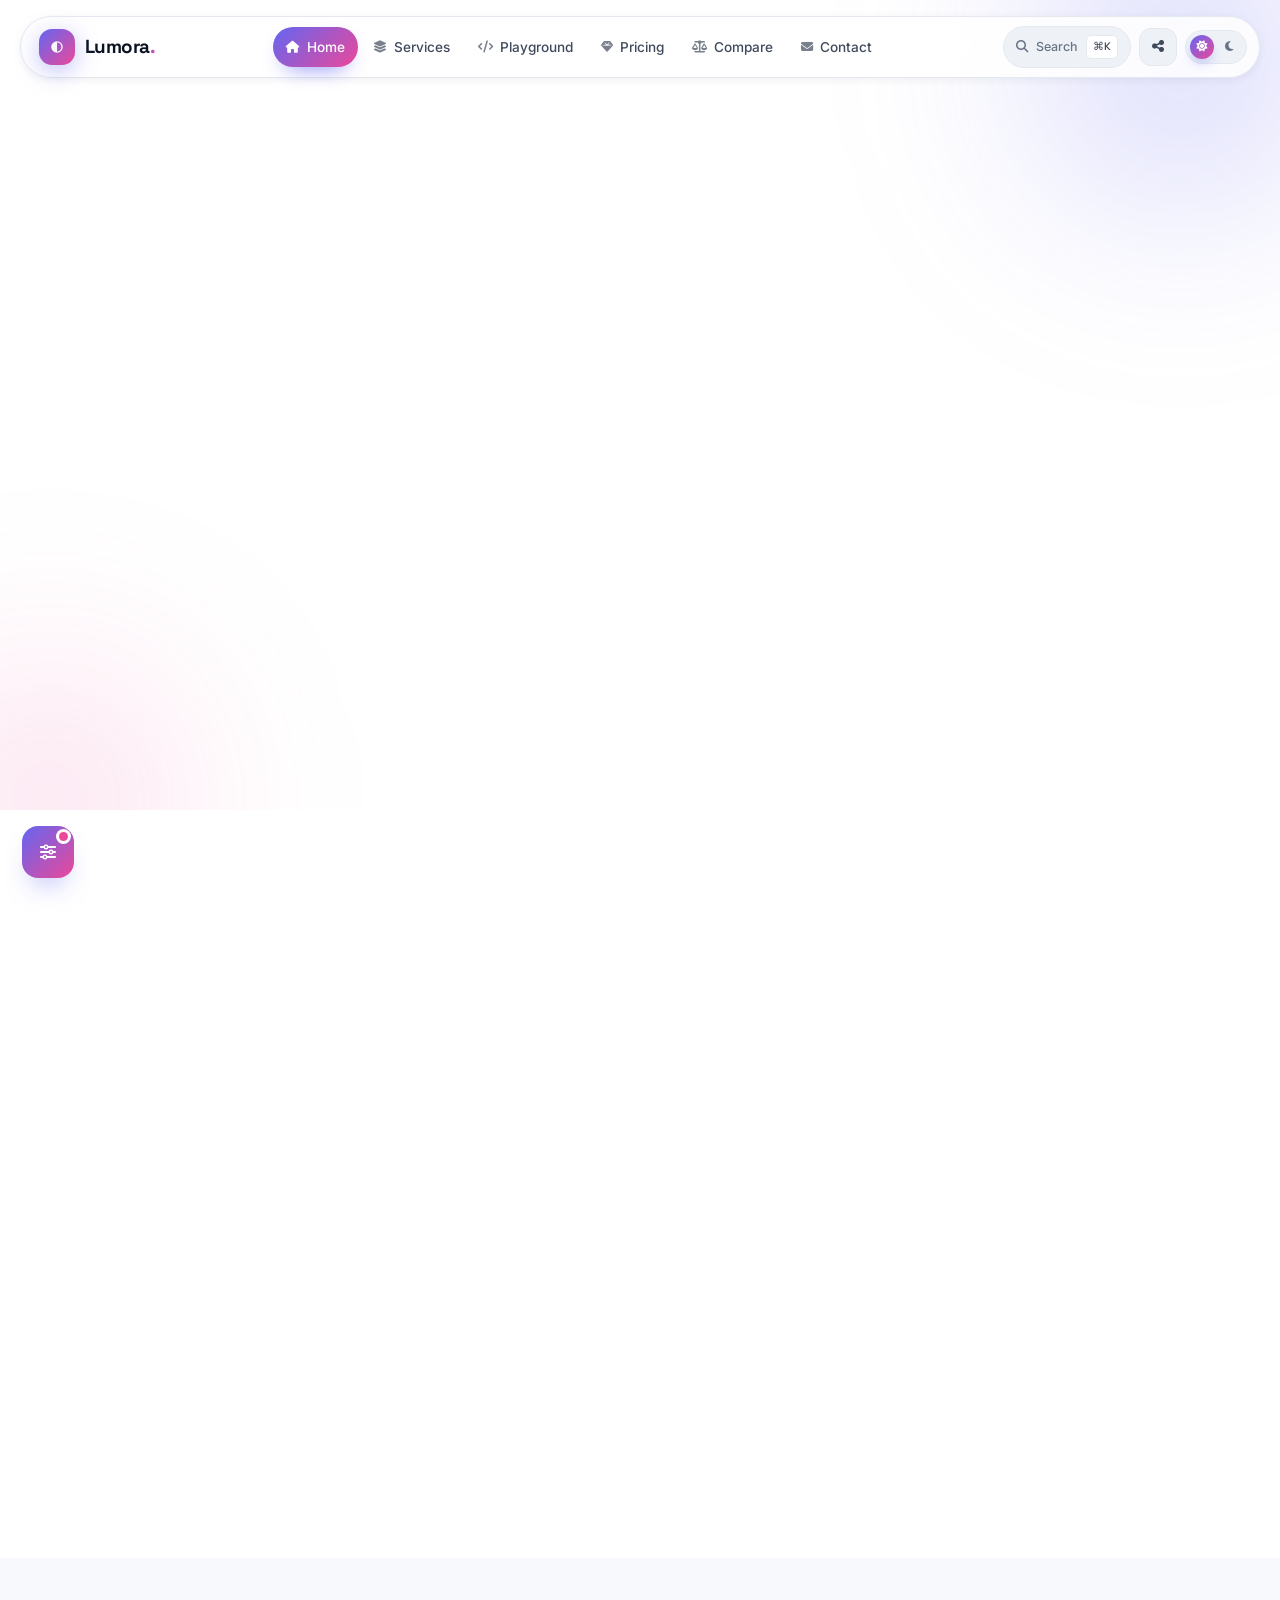
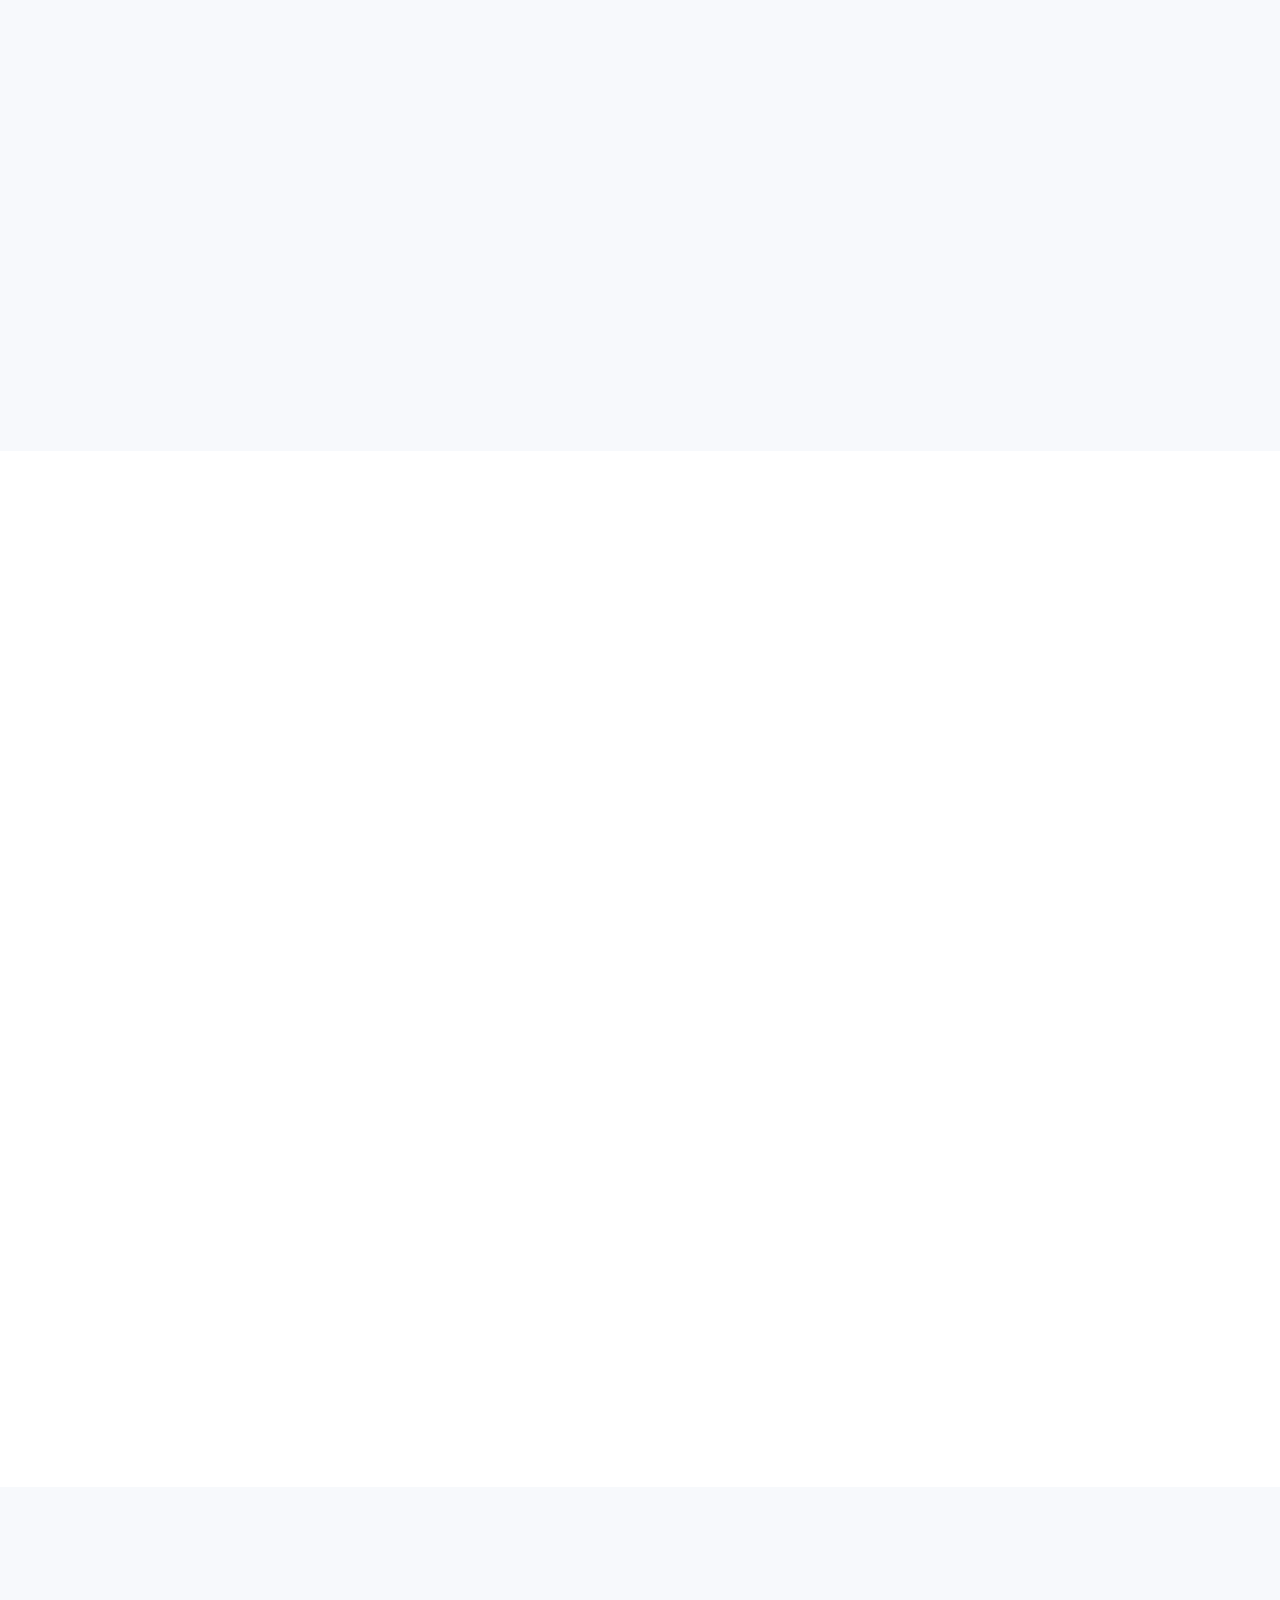
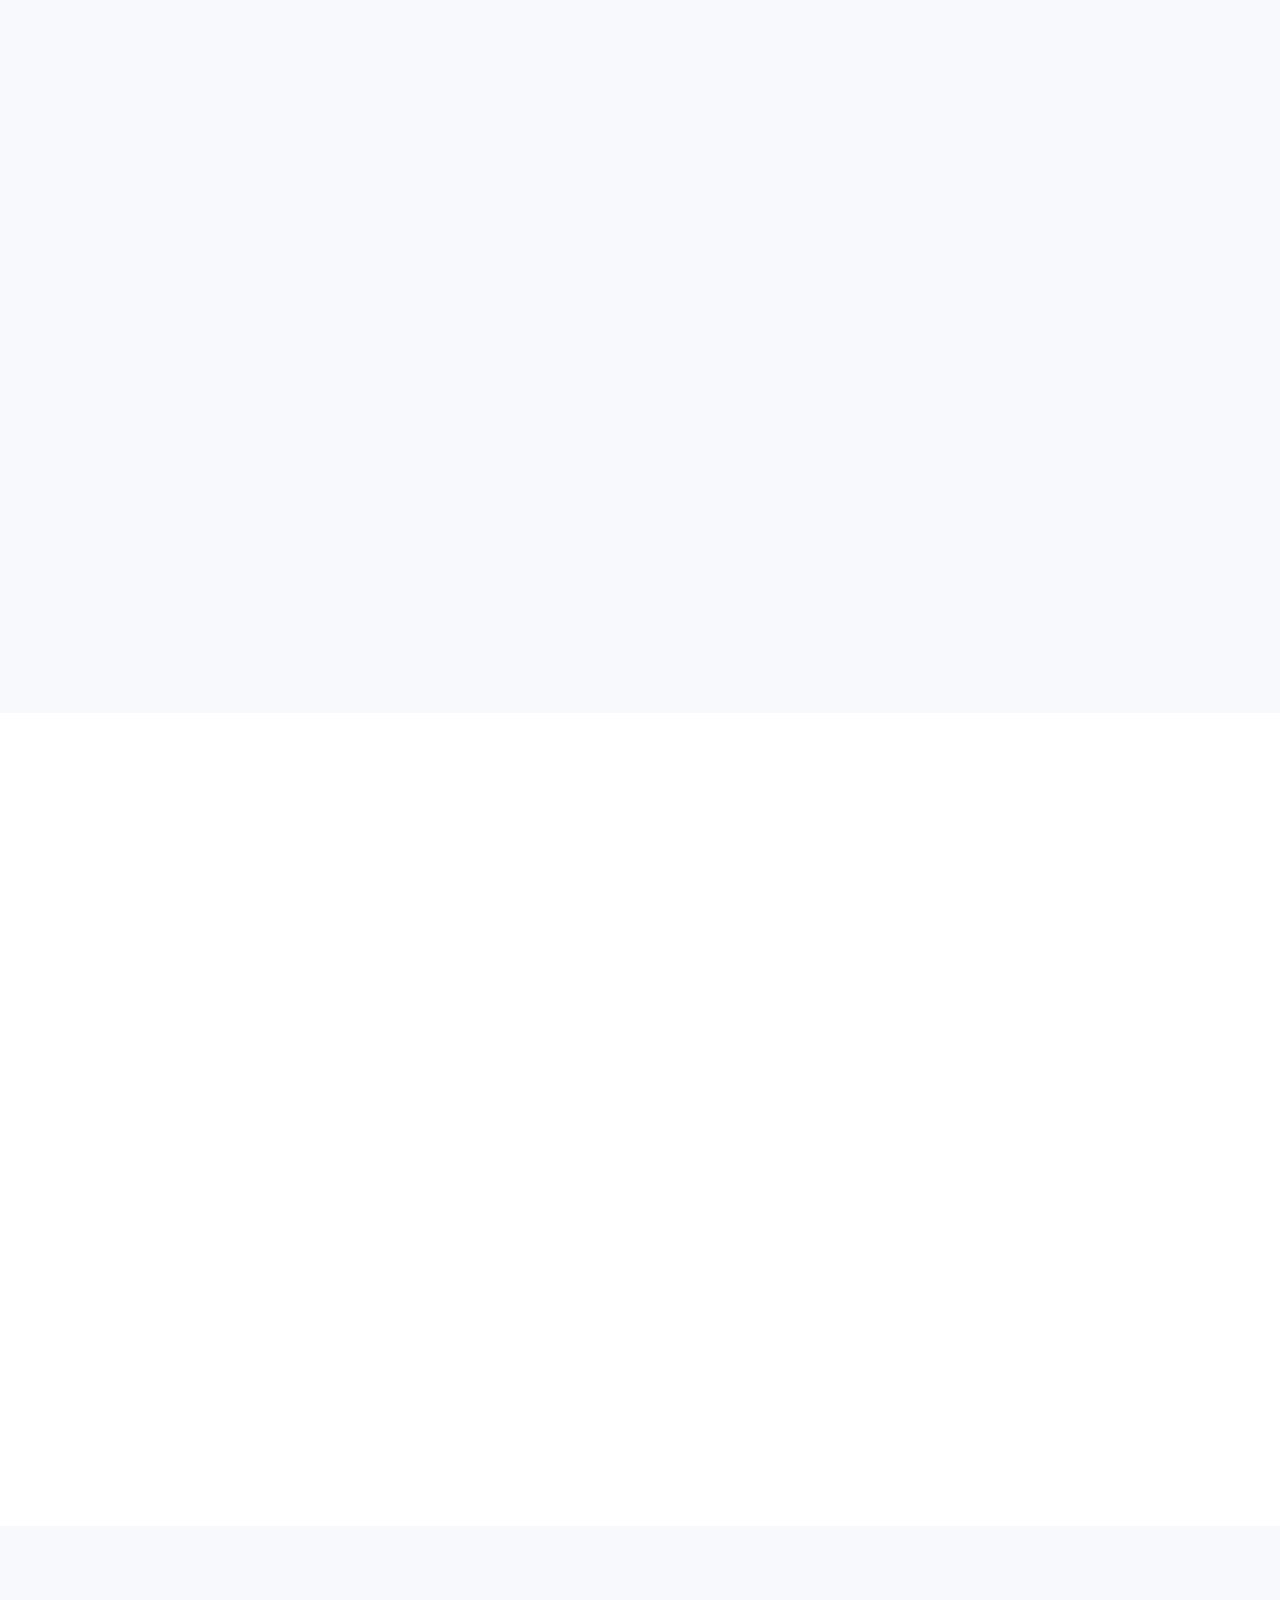
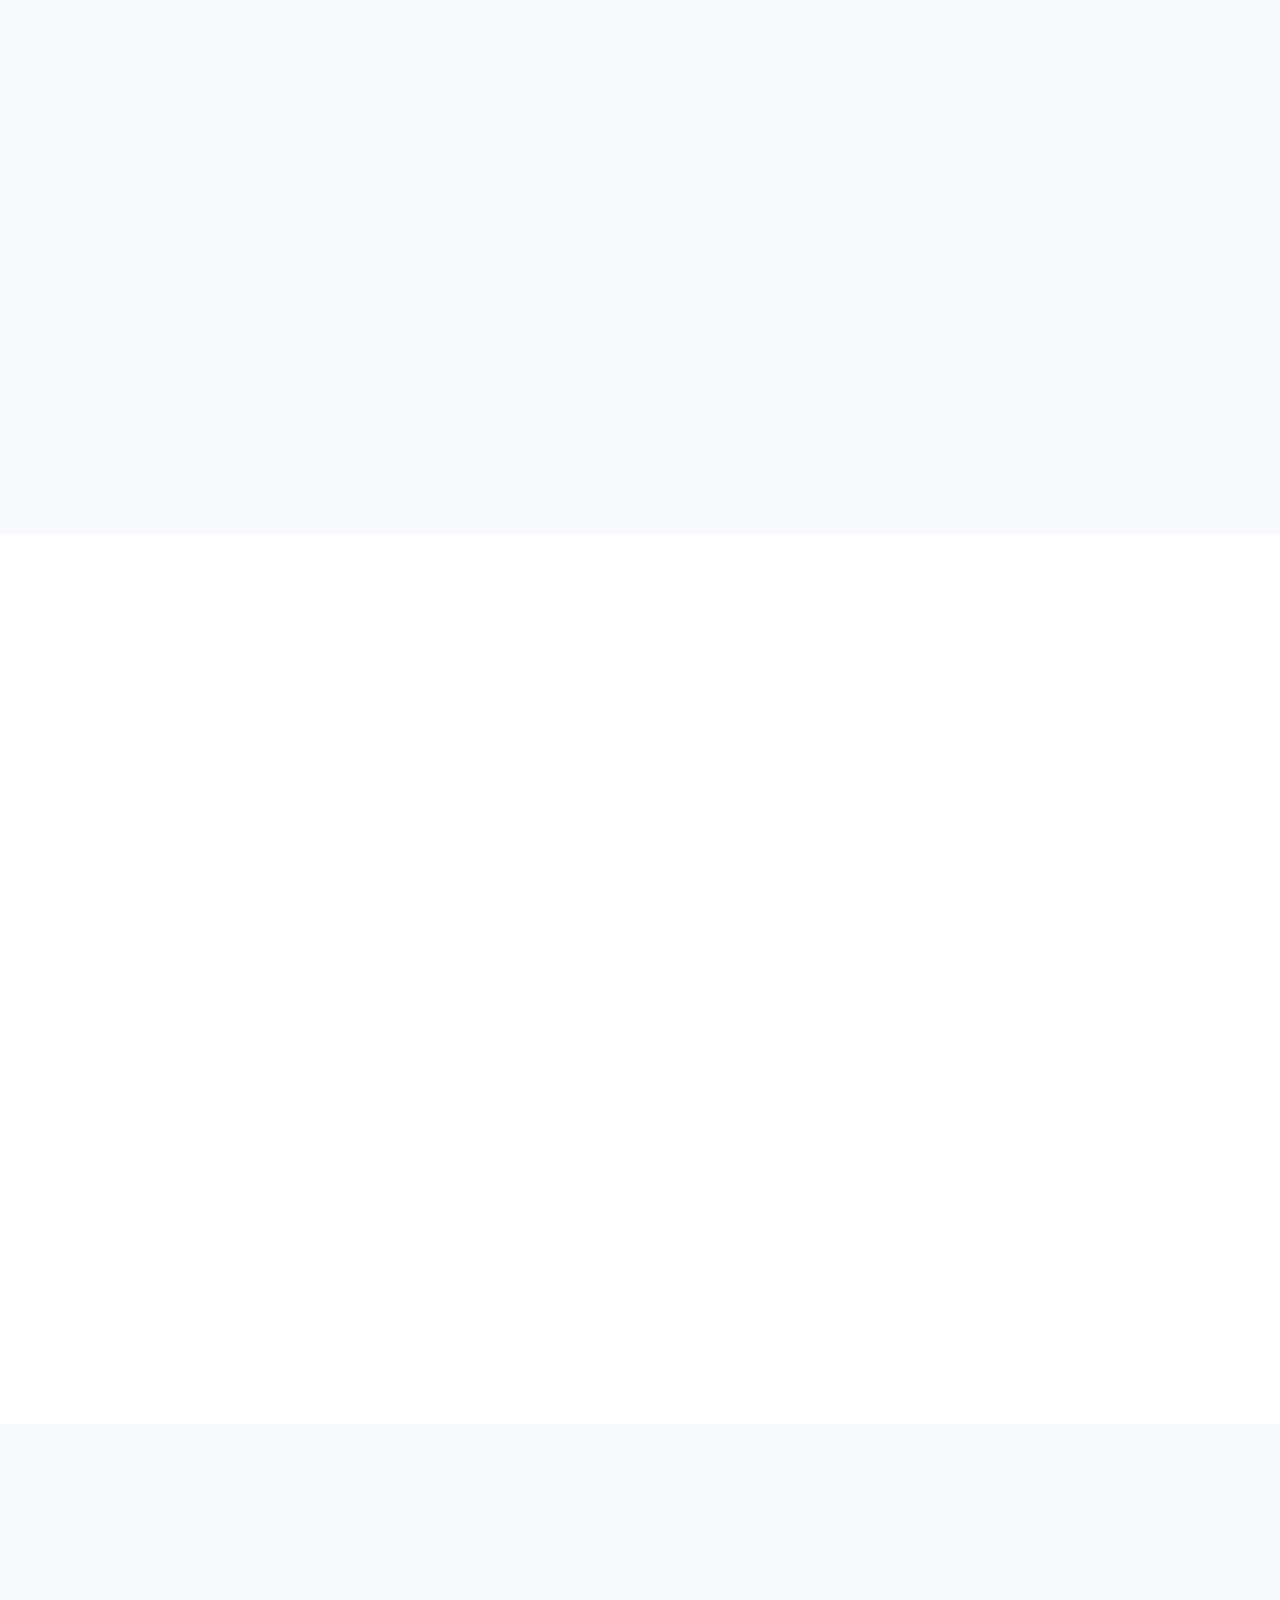
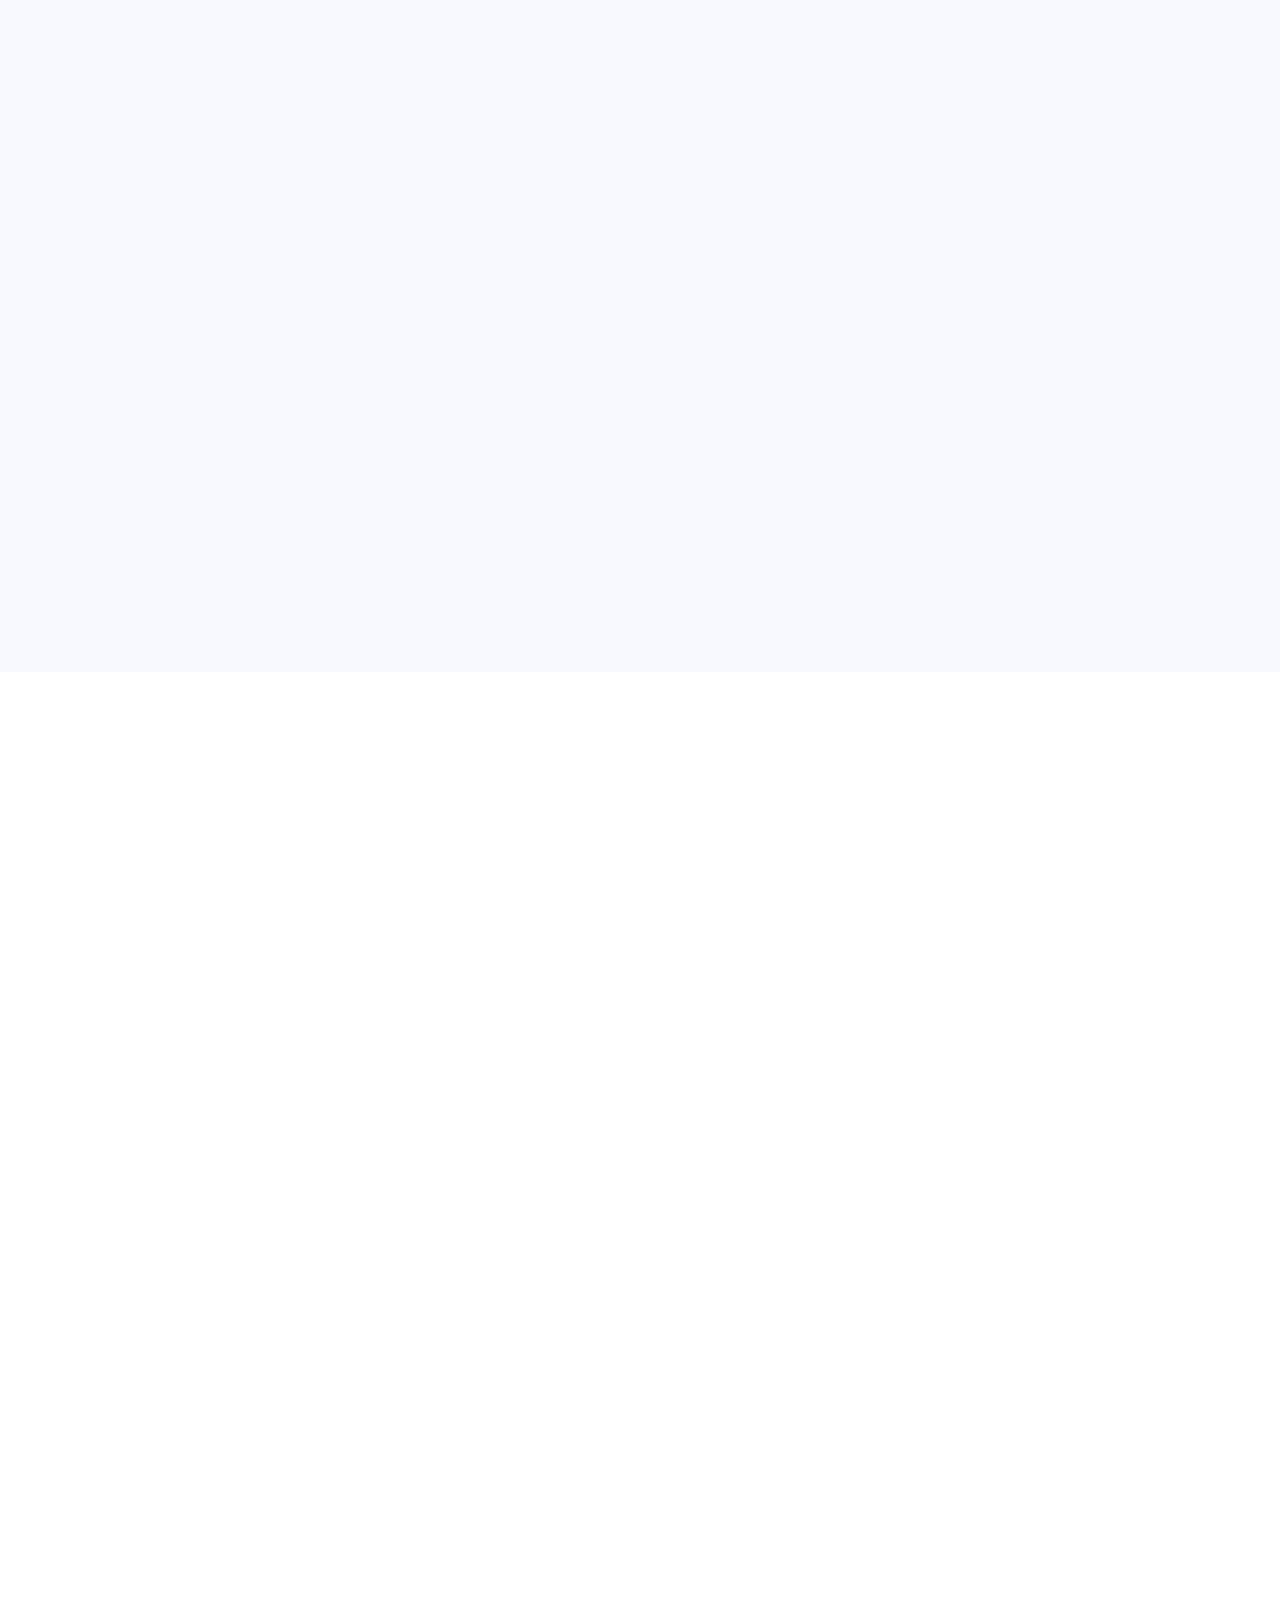
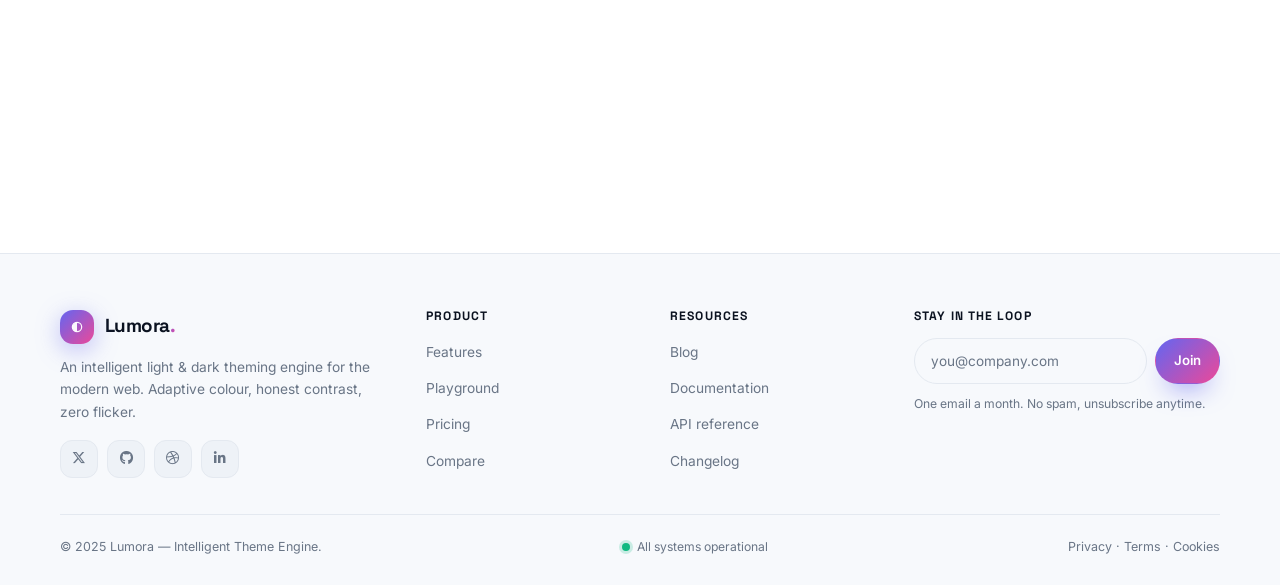
==== commit 7cdcd7ad: "small changes in the code that will add to the index file to add dashboard code make change for code" ====
--- a/index.html
+++ b/index.html
@@ -1,3231 +1,4970 @@
 <!DOCTYPE html>
 <html lang="en" data-theme="light" data-theme-mode="system" data-accent="indigo" data-currency="USD">
+
 <head>
-<meta charset="UTF-8">
-<meta name="viewport" content="width=device-width, initial-scale=1, viewport-fit=cover">
-<meta name="theme-color" content="#ffffff" id="metaTheme">
-<meta name="color-scheme" content="light dark">
-<meta name="description" content="Lumora — an intelligent light & dark theming engine for modern web apps.">
-<title>Lumora — Intelligent Light &amp; Dark Theme Engine</title>
-
-<link rel="icon" href="data:image/svg+xml,%3Csvg xmlns='http://www.w3.org/2000/svg' viewBox='0 0 40 40'%3E%3Crect width='40' height='40' rx='13' fill='%236366f1'/%3E%3Ccircle cx='20' cy='20' r='8.5' fill='none' stroke='white' stroke-width='2.2'/%3E%3Cpath d='M20 11.5a8.5 8.5 0 0 0 0 17z' fill='white'/%3E%3C/svg%3E">
-
-<link rel="preconnect" href="https://fonts.googleapis.com">
-<link rel="preconnect" href="https://fonts.gstatic.com" crossorigin>
-<link rel="preconnect" href="https://cdnjs.cloudflare.com" crossorigin>
-<link rel="preconnect" href="https://cdn.jsdelivr.net" crossorigin>
-<link href="https://fonts.googleapis.com/css2?family=Inter:wght@300;400;500;600;700;800&family=Space+Grotesk:wght@500;600;700&display=swap" rel="stylesheet">
-<link rel="stylesheet" href="https://cdnjs.cloudflare.com/ajax/libs/font-awesome/6.5.2/css/all.min.css">
-<link rel="stylesheet" href="https://cdn.jsdelivr.net/npm/swiper@11/swiper-bundle.min.css">
-
-<script>
-(function () {
-  var root = document.documentElement;
-  try {
-    var mode = localStorage.getItem('lumora-theme-mode') || 'system';
-    var resolved = mode;
-    if (mode === 'system') {
-      resolved = matchMedia('(prefers-color-scheme: dark)').matches ? 'dark' : 'light';
-    } else if (mode === 'auto') {
-      var h = new Date().getHours();
-      resolved = (h < 7 || h >= 19) ? 'dark' : 'light';
-    }
-    root.setAttribute('data-theme', resolved);
-    root.setAttribute('data-theme-mode', mode);
-
-    var a = localStorage.getItem('lumora-accent'); if (a) root.setAttribute('data-accent', a);
-    var r = localStorage.getItem('lumora-radius'); if (r) root.style.setProperty('--radius-scale', r);
-    var f = localStorage.getItem('lumora-font-scale'); if (f) root.style.setProperty('--font-scale', f);
-    var c = localStorage.getItem('lumora-currency'); if (c) root.setAttribute('data-currency', c);
-    if (localStorage.getItem('lumora-rtl') === '1') root.setAttribute('dir', 'rtl');
-  } catch (e) {
-    root.setAttribute('data-theme', 'light');
-  }
-})();
-</script>
-
-<style>
-:root{
-  --primary:#6366f1; --primary-rgb:99,102,241;
-  --secondary:#ec4899; --secondary-rgb:236,72,153;
-  --accent:#06b6d4;
-  --success:#10b981; --warning:#f59e0b; --danger:#ef4444;
-
-  --bg-primary:#ffffff; --bg-secondary:#f7f9fc; --bg-tertiary:#eef2f7;
-  --card-bg:#ffffff; --nav-bg:rgba(255,255,255,.85); --footer-bg:#f7f9fc;
-  --border-color:#e4e9f0; --border-strong:#d3dae5;
-
-  --text-primary:#0b1220; --text-secondary:#3f4a5c; --text-muted:#697586;
-
-  --shadow-sm:0 2px 10px rgba(15,23,42,.06);
-  --shadow-md:0 14px 34px -16px rgba(15,23,42,.22);
-  --shadow-lg:0 30px 60px -28px rgba(15,23,42,.32);
-
-  --radius-scale:1; --font-scale:1;
-  --radius-sm:calc(14px * var(--radius-scale));
-  --radius:calc(22px * var(--radius-scale));
-  --radius-lg:calc(30px * var(--radius-scale));
-  --radius-xl:calc(40px * var(--radius-scale));
-
-  --ring:0 0 0 3px rgba(var(--primary-rgb),.28);
-  --ease-out:cubic-bezier(.2,.7,.3,1);
-  --ease-spring:cubic-bezier(.34,1.4,.64,1);
-}
-[data-accent="indigo"]  { --primary:#6366f1; --primary-rgb:99,102,241; }
-[data-accent="violet"]  { --primary:#8b5cf6; --primary-rgb:139,92,246; }
-[data-accent="pink"]    { --primary:#ec4899; --primary-rgb:236,72,153; }
-[data-accent="emerald"] { --primary:#10b981; --primary-rgb:16,185,129; }
-[data-accent="amber"]   { --primary:#f59e0b; --primary-rgb:245,158,11; }
-[data-accent="sky"]     { --primary:#0ea5e9; --primary-rgb:14,165,233; }
-
-[data-theme="dark"]{
-  --primary:#818cf8; --primary-rgb:129,140,248;
-  --secondary:#f472b6; --secondary-rgb:244,114,182;
-  --accent:#2dd4bf;
-  --bg-primary:#08090d; --bg-secondary:#0e1015; --bg-tertiary:#171a22;
-  --card-bg:#0e1015; --nav-bg:rgba(8,9,13,.85); --footer-bg:#0b0c11;
-  --border-color:#1e2430; --border-strong:#2a3242;
-  --text-primary:#f2f5f9; --text-secondary:#c2cad8; --text-muted:#8b95a6;
-  --shadow-sm:0 2px 10px rgba(0,0,0,.45);
-  --shadow-md:0 16px 40px -18px rgba(0,0,0,.75);
-  --shadow-lg:0 34px 70px -30px rgba(0,0,0,.9);
-}
-[data-theme="dark"][data-accent="indigo"]  { --primary:#818cf8; --primary-rgb:129,140,248; }
-[data-theme="dark"][data-accent="violet"]  { --primary:#a78bfa; --primary-rgb:167,139,250; }
-[data-theme="dark"][data-accent="pink"]    { --primary:#f472b6; --primary-rgb:244,114,182; }
-[data-theme="dark"][data-accent="emerald"] { --primary:#34d399; --primary-rgb:52,211,153; }
-[data-theme="dark"][data-accent="amber"]   { --primary:#fbbf24; --primary-rgb:251,191,36; }
-[data-theme="dark"][data-accent="sky"]     { --primary:#38bdf8; --primary-rgb:56,189,248; }
-
-:root,[data-accent]{
-  --gradient-1:linear-gradient(135deg,var(--primary) 0%,var(--secondary) 100%);
-  --gradient-2:linear-gradient(135deg,var(--secondary) 0%,#f43f5e 100%);
-  --gradient-3:linear-gradient(115deg,var(--primary) 0%,var(--secondary) 100%);
-  --gradient-soft:linear-gradient(135deg,rgba(var(--primary-rgb),.12),rgba(var(--secondary-rgb),.12));
-}
-
-*,*::before,*::after{box-sizing:border-box;margin:0;padding:0;}
-html{
-  -webkit-text-size-adjust:100%;text-size-adjust:100%;
-  scroll-behavior:smooth;overflow-x:hidden;
-  font-size:calc(16px * var(--font-scale));
-}
-body{
-  font-family:'Inter',-apple-system,BlinkMacSystemFont,'Segoe UI',Roboto,sans-serif;
-  font-size:1rem;line-height:1.65;
-  color:var(--text-secondary);background:var(--bg-primary);
-  min-height:100vh;min-height:100dvh;overflow-x:hidden;
-  -webkit-font-smoothing:antialiased;-moz-osx-font-smoothing:grayscale;
-  transition:background-color .4s ease,color .3s ease;
-  -webkit-tap-highlight-color:transparent;
-  touch-action:manipulation;
-  padding-bottom:calc(env(safe-area-inset-bottom,0px));
-}
-@media (max-width:768px){ body{padding-bottom:calc(64px + env(safe-area-inset-bottom,0px));} }
-img,svg,video{display:block;max-width:100%;height:auto;}
-button,input,textarea,select{font:inherit;color:inherit;background:none;border:none;}
-button{cursor:pointer;}
-a{color:inherit;text-decoration:none;}
-ul,ol{list-style:none;}
-code{font-family:'Space Grotesk',ui-monospace,monospace;font-size:.88em;
-  padding:2px 7px;border-radius:6px;background:var(--bg-tertiary);color:var(--primary);}
-:focus-visible{outline:2px solid var(--primary);outline-offset:3px;border-radius:10px;}
-::selection{background:rgba(var(--primary-rgb),.25);color:var(--text-primary);}
-::-webkit-scrollbar{width:10px;height:10px;}
-::-webkit-scrollbar-track{background:var(--bg-secondary);}
-::-webkit-scrollbar-thumb{background:var(--border-strong);border-radius:99px;border:2px solid var(--bg-secondary);}
-::-webkit-scrollbar-thumb:hover{background:var(--primary);}
-
-.skip-link{position:absolute;top:0;left:-9999px;z-index:9999;padding:12px 22px;
-  background:var(--primary);color:#fff;font-weight:600;font-size:.9rem;
-  border-radius:0 0 16px 0;transition:left .2s ease;}
-.skip-link:focus{left:0;outline:none;}
-.visually-hidden{position:absolute!important;width:1px;height:1px;padding:0;margin:-1px;
-  overflow:hidden;clip:rect(0,0,0,0);white-space:nowrap;border:0;}
-
-[dir="rtl"] .brand,[dir="rtl"] .footer-brand,[dir="rtl"] .info-row,
-[dir="rtl"] .t-user,[dir="rtl"] .cmd-item,[dir="rtl"] .btn,
-[dir="rtl"] .eyebrow,[dir="rtl"] .nav-link,[dir="rtl"] .reading-pill,
-[dir="rtl"] .plan-list li,[dir="rtl"] .chip,[dir="rtl"] .nav-inner{flex-direction:row-reverse;}
-[dir="rtl"] .to-top{left:16px;right:auto;}
-@media (min-width:640px){[dir="rtl"] .to-top{left:22px;right:auto;}}
-[dir="rtl"] .fab{right:16px;left:auto;}
-@media (min-width:640px){[dir="rtl"] .fab{right:22px;left:auto;}}
-[dir="rtl"] .blog-link i{transform:scaleX(-1);}
-
-.shell{width:100%;max-width:1240px;margin-inline:auto;padding-inline:16px;}
-@media (min-width:480px){.shell{padding-inline:20px;}}
-@media (min-width:768px){.shell{padding-inline:28px;}}
-@media (min-width:1200px){.shell{padding-inline:40px;}}
-
-.section{padding-block:56px;}
-@media (min-width:640px){.section{padding-block:72px;}}
-@media (min-width:1024px){.section{padding-block:96px;}}
-
-.grid{display:grid;gap:16px;}
-@media (min-width:640px){.grid{gap:20px;}}
-@media (min-width:1024px){.grid{gap:24px;}}
-.grid-3{grid-template-columns:1fr;}
-@media (min-width:560px){.grid-3{grid-template-columns:repeat(2,minmax(0,1fr));}}
-@media (min-width:960px){.grid-3{grid-template-columns:repeat(3,minmax(0,1fr));}}
-
-h1,h2,h3,h4,h5,h6{font-family:'Space Grotesk','Inter',sans-serif;font-weight:700;
-  line-height:1.15;letter-spacing:-.022em;color:var(--text-primary);text-wrap:balance;}
-
-.sec-head{max-width:680px;margin:0 auto 36px;text-align:center;}
-@media (min-width:768px){.sec-head{margin-bottom:48px;}}
-.sec-head h2{font-size:clamp(1.6rem,4.2vw,2.5rem);margin:14px 0 12px;}
-.sec-head p{font-size:clamp(.92rem,2vw,1.02rem);color:var(--text-muted);}
-
-.eyebrow{display:inline-flex;align-items:center;gap:8px;padding:7px 15px;
-  border-radius:999px;background:rgba(var(--primary-rgb),.10);
-  border:1px solid rgba(var(--primary-rgb),.22);color:var(--primary);
-  font-size:.72rem;font-weight:700;letter-spacing:.07em;text-transform:uppercase;line-height:1;}
-.eyebrow i{font-size:.7rem;}
-
-.text-grad{
-  background:linear-gradient(115deg,var(--primary) 0%,var(--secondary) 50%,var(--primary) 100%);
-  background-size:200% auto;
-  -webkit-background-clip:text;background-clip:text;
-  -webkit-text-fill-color:transparent;color:transparent;
-  animation:shimmer 6s linear infinite;
-}
-@keyframes shimmer{0%{background-position:0% center;}100%{background-position:200% center;}}
-
-.btn{position:relative;display:inline-flex;align-items:center;justify-content:center;gap:9px;
-  min-height:46px;padding:12px 24px;border-radius:999px;border:1px solid transparent;
-  font-size:.9rem;font-weight:600;line-height:1.2;white-space:nowrap;cursor:pointer;
-  user-select:none;overflow:hidden;isolation:isolate;
-  transition:transform .22s var(--ease-out),box-shadow .22s ease,
-             background-color .22s ease,border-color .22s ease,color .22s ease;}
-.btn i{font-size:.85em;}
-.btn:active{transform:scale(.97);}
-.btn-primary{background:var(--gradient-1);color:#fff;
-  box-shadow:0 14px 28px -14px rgba(var(--primary-rgb),.95);}
-.btn-primary:hover{transform:translateY(-3px);box-shadow:0 20px 38px -16px rgba(var(--primary-rgb),1);}
-.btn-primary::after{content:'';position:absolute;top:0;left:-120%;width:60%;height:100%;
-  background:linear-gradient(90deg,transparent,rgba(255,255,255,.4),transparent);
-  transform:skewX(-20deg);transition:left .55s ease;pointer-events:none;}
-.btn-primary:hover::after{left:140%;}
-.btn-ghost{background:var(--card-bg);border-color:var(--border-color);color:var(--text-primary);}
-.btn-ghost:hover{border-color:var(--primary);color:var(--primary);
-  transform:translateY(-3px);box-shadow:var(--shadow-md);}
-.btn-white{background:#fff;color:#1e1b4b;box-shadow:0 16px 32px -16px rgba(0,0,0,.5);}
-.btn-white:hover{transform:translateY(-3px);}
-.btn-outline-white{background:rgba(255,255,255,.14);border-color:rgba(255,255,255,.55);
-  color:#fff;-webkit-backdrop-filter:blur(6px);backdrop-filter:blur(6px);}
-.btn-outline-white:hover{background:rgba(255,255,255,.24);transform:translateY(-3px);}
-.btn-block{width:100%;}
-.btn .ripple{position:absolute;border-radius:50%;background:rgba(255,255,255,.45);
-  transform:scale(0);animation:ripple .65s var(--ease-out) forwards;pointer-events:none;}
-.btn-ghost .ripple{background:rgba(var(--primary-rgb),.28);}
-@keyframes ripple{to{transform:scale(4);opacity:0;}}
-
-.icon-btn{display:inline-flex;align-items:center;justify-content:center;
-  width:38px;height:38px;border-radius:12px;flex-shrink:0;
-  background:var(--bg-tertiary);border:1px solid var(--border-color);
-  color:var(--text-secondary);font-size:.85rem;
-  transition:transform .22s var(--ease-spring),border-color .22s ease,
-             color .22s ease,background .22s ease;}
-.icon-btn:hover{border-color:var(--primary);color:var(--primary);transform:translateY(-2px);}
-.icon-btn[hidden]{display:none;}
-
-.scroll-progress{position:fixed;top:0;left:0;right:0;height:3px;z-index:1001;
-  background:transparent;pointer-events:none;}
-.scroll-progress__bar{height:100%;width:0%;
-  background:var(--gradient-3);background-size:200% auto;
-  animation:shimmer 4s linear infinite;
-  box-shadow:0 0 12px rgba(var(--primary-rgb),.7);
-  transition:width .1s linear;}
-
-/* NAVBAR */
-.nav-wrap{position:fixed;top:12px;left:50%;transform:translateX(-50%);
-  width:min(1240px,calc(100% - 20px));z-index:1000;border-radius:999px;
-  background:var(--nav-bg);
-  -webkit-backdrop-filter:blur(20px) saturate(180%);
-  backdrop-filter:blur(20px) saturate(180%);
-  border:1px solid var(--border-color);box-shadow:var(--shadow-sm);
-  transition:top .3s ease,box-shadow .3s ease,background-color .4s ease,border-color .4s ease;}
-@media (min-width:640px){.nav-wrap{top:16px;width:min(1240px,calc(100% - 32px));}}
-.nav-wrap.scrolled{top:8px;box-shadow:var(--shadow-md);}
-.nav-inner{display:flex;align-items:center;justify-content:space-between;
-  gap:12px;padding:9px 10px 9px 14px;}
-@media (min-width:640px){.nav-inner{padding:9px 12px 9px 18px;gap:16px;}}
-
-.brand{display:inline-flex;align-items:center;gap:10px;flex-shrink:0;min-width:0;}
-.brand-mark{width:34px;height:34px;flex-shrink:0;border-radius:13px;
-  background:var(--gradient-1);display:grid;place-items:center;padding:6px;
-  filter:drop-shadow(0 6px 12px rgba(var(--primary-rgb),.4));
-  transition:transform .5s var(--ease-spring);}
-@media (min-width:640px){.brand-mark{width:36px;height:36px;}}
-.brand:hover .brand-mark{transform:rotate(-12deg) scale(1.08);}
-.brand-mark svg{width:100%;height:100%;display:block;}
-.brand-name{font-family:'Space Grotesk',sans-serif;font-size:1.08rem;font-weight:700;
-  letter-spacing:-.03em;line-height:1;color:var(--text-primary);white-space:nowrap;}
-@media (min-width:640px){.brand-name{font-size:1.18rem;}}
-.brand-name::after{content:'.';background:var(--gradient-3);
-  -webkit-background-clip:text;background-clip:text;
-  -webkit-text-fill-color:transparent;color:transparent;}
-
-.nav-menu{display:flex;align-items:center;gap:2px;}
-.nav-link{position:relative;display:inline-flex;align-items:center;gap:7px;min-height:40px;
-  padding:8px 13px;border-radius:999px;font-size:.85rem;font-weight:500;
-  color:var(--text-secondary);white-space:nowrap;
-  transition:background-color .22s ease,color .22s ease;}
-.nav-link i{font-size:.76rem;opacity:.7;transition:opacity .22s ease,transform .22s ease;}
-.nav-link:hover{background:var(--bg-tertiary);color:var(--text-primary);}
-.nav-link:hover i{transform:scale(1.15);}
-.nav-link.active{background:var(--gradient-1);color:#fff;
-  box-shadow:0 10px 22px -12px rgba(var(--primary-rgb),1);}
-.nav-link.active i{opacity:1;}
-
-.nav-actions{display:flex;align-items:center;gap:8px;flex-shrink:0;}
-
-.cmd-btn{display:none;align-items:center;gap:8px;min-height:38px;padding:8px 12px;
-  border-radius:999px;background:var(--bg-tertiary);border:1px solid var(--border-color);
-  color:var(--text-muted);font-size:.78rem;font-weight:500;
-  transition:border-color .22s ease,color .22s ease;}
-.cmd-btn:hover{border-color:var(--primary);color:var(--primary);}
-.cmd-btn kbd{font-family:'Space Grotesk',monospace;font-size:.68rem;
-  padding:2px 6px;border-radius:5px;background:var(--card-bg);
-  border:1px solid var(--border-color);color:var(--text-secondary);}
-@media (min-width:1100px){.cmd-btn{display:inline-flex;}}
-
-.theme-toggle{position:relative;display:flex;align-items:center;gap:3px;
-  width:62px;height:34px;padding:4px;border-radius:999px;
-  background:var(--bg-tertiary);border:1px solid var(--border-color);
-  transition:background-color .3s ease,border-color .3s ease;}
-.theme-toggle:hover{border-color:var(--primary);}
-.tt-icon{position:relative;z-index:2;width:24px;height:24px;display:grid;place-items:center;
-  font-size:.7rem;color:var(--text-muted);transition:color .3s ease;pointer-events:none;}
-[data-theme="light"] .tt-sun{color:#fff;}
-[data-theme="dark"]  .tt-moon{color:#fff;}
-.tt-thumb{position:absolute;top:4px;left:4px;width:24px;height:24px;border-radius:50%;
-  background:var(--gradient-1);
-  box-shadow:0 6px 14px -6px rgba(var(--primary-rgb),1);
-  transition:transform .45s var(--ease-spring),background .35s ease;}
-[data-theme="dark"] .tt-thumb{transform:translateX(30px);background:var(--gradient-2);}
-
-.menu-btn{display:grid;place-items:center;width:40px;height:40px;border-radius:14px;
-  border:1px solid var(--border-color);background:var(--bg-tertiary);
-  color:var(--text-primary);font-size:.95rem;
-  transition:background-color .22s ease,border-color .22s ease,color .22s ease;}
-.menu-btn:hover{border-color:var(--primary);color:var(--primary);}
-
-@media (max-width:959px){
-  .nav-menu{position:absolute;top:calc(100% + 10px);left:0;right:0;
-    flex-direction:column;align-items:stretch;gap:4px;padding:12px;
-    background:var(--card-bg);border:1px solid var(--border-color);
-    border-radius:26px;box-shadow:var(--shadow-lg);
-    max-height:min(72vh,540px);overflow-y:auto;overscroll-behavior:contain;
-    -webkit-overflow-scrolling:touch;
-    opacity:0;visibility:hidden;pointer-events:none;
-    transform:translateY(-12px) scale(.97);transform-origin:top center;
-    transition:opacity .25s ease,transform .32s cubic-bezier(.2,.9,.3,1.1),visibility .25s ease;}
-  .nav-menu.open{opacity:1;visibility:visible;pointer-events:auto;transform:translateY(0) scale(1);}
-  .nav-link{width:100%;min-height:48px;padding:12px 16px;font-size:.95rem;border-radius:16px;}
-  .nav-link i{width:20px;text-align:center;font-size:.88rem;opacity:.85;}
-}
-@media (min-width:960px){.menu-btn{display:none;}}
-
-/* HERO */
-.hero{position:relative;padding:110px 0 56px;overflow:hidden;}
-@media (min-width:640px){.hero{padding:132px 0 68px;}}
-@media (min-width:1024px){.hero{padding:160px 0 88px;}}
-.hero::before,.hero::after{content:'';position:absolute;border-radius:50%;
-  filter:blur(90px);pointer-events:none;z-index:0;}
-.hero::before{width:min(440px,90vw);height:min(440px,90vw);top:-160px;right:-120px;
-  background:radial-gradient(circle,rgba(var(--primary-rgb),.32),transparent 70%);
-  animation:float 11s ease-in-out infinite;}
-.hero::after{width:min(380px,80vw);height:min(380px,80vw);bottom:-180px;left:-140px;
-  background:radial-gradient(circle,rgba(var(--secondary-rgb),.24),transparent 70%);
-  animation:float 14s ease-in-out infinite reverse;}
-@keyframes float{0%,100%{transform:translate(0,0) scale(1);}50%{transform:translate(-22px,24px) scale(1.06);}}
-.hero-grid{position:relative;z-index:1;display:grid;grid-template-columns:1fr;gap:48px;align-items:center;}
-@media (min-width:1024px){.hero-grid{grid-template-columns:1.05fr .95fr;gap:60px;}}
-.hero h1{font-size:clamp(2rem,6.5vw,3.9rem);line-height:1.06;margin:20px 0 18px;}
-.hero-lead{font-size:clamp(.95rem,2.2vw,1.12rem);color:var(--text-muted);max-width:560px;}
-.hero-cta{display:flex;flex-wrap:wrap;gap:12px;margin-top:28px;}
-@media (max-width:420px){.hero-cta .btn{flex:1 1 100%;}}
-.stats{display:grid;grid-template-columns:repeat(3,1fr);gap:16px;
-  margin-top:36px;padding-top:28px;border-top:1px solid var(--border-color);}
-@media (min-width:640px){.stats{display:flex;flex-wrap:wrap;gap:22px 42px;}}
-.stat-num{font-family:'Space Grotesk',sans-serif;font-size:clamp(1.3rem,3.6vw,2rem);
-  font-weight:700;line-height:1.1;background:var(--gradient-3);background-size:200% auto;
-  -webkit-background-clip:text;background-clip:text;
-  -webkit-text-fill-color:transparent;color:transparent;
-  animation:shimmer 5s linear infinite;}
-.stat-lbl{font-size:.78rem;color:var(--text-muted);}
-
-.hero-visual{position:relative;}
-.mock-window{position:relative;z-index:2;background:var(--card-bg);
-  border:1px solid var(--border-color);border-radius:var(--radius-lg);
-  overflow:hidden;box-shadow:var(--shadow-lg);
-  transition:background-color .4s ease,border-color .4s ease,box-shadow .4s ease;}
-.mock-bar{display:flex;align-items:center;gap:7px;padding:12px 14px;
-  background:var(--bg-secondary);border-bottom:1px solid var(--border-color);}
-.mock-dot{width:10px;height:10px;border-radius:50%;flex-shrink:0;}
-.mock-dot.r{background:#ff5f57;} .mock-dot.y{background:#febc2e;} .mock-dot.g{background:#28c840;}
-.mock-url{margin-left:8px;font-family:'Space Grotesk',monospace;font-size:.68rem;
-  color:var(--text-muted);background:var(--bg-tertiary);padding:4px 12px;border-radius:999px;
-  white-space:nowrap;overflow:hidden;text-overflow:ellipsis;min-width:0;}
-.mock-body{display:grid;grid-template-columns:52px 1fr;min-height:240px;}
-@media (min-width:640px){.mock-body{grid-template-columns:66px 1fr;min-height:280px;}}
-.mock-side{padding:16px 11px;display:flex;flex-direction:column;gap:10px;
-  background:var(--bg-secondary);border-right:1px solid var(--border-color);}
-.mock-pill{height:8px;border-radius:999px;background:var(--bg-tertiary);}
-.mock-pill.active{background:var(--gradient-1);}
-.mock-main{padding:16px;display:flex;flex-direction:column;gap:12px;min-width:0;}
-.mock-head{display:flex;align-items:center;justify-content:space-between;gap:12px;}
-.mock-title{height:10px;width:84px;border-radius:999px;background:var(--bg-tertiary);}
-.mock-toggle{width:32px;height:32px;border-radius:11px;display:grid;place-items:center;
-  background:var(--gradient-soft);border:1px solid var(--border-color);color:var(--primary);
-  font-size:.8rem;flex-shrink:0;
-  transition:transform .4s var(--ease-spring),border-color .22s ease;}
-.mock-toggle:hover{transform:rotate(180deg);border-color:var(--primary);}
-.mock-hero{height:64px;border-radius:14px;background:var(--gradient-3);
-  background-size:200% auto;animation:shimmer 8s linear infinite;opacity:.92;}
-.mock-row{display:grid;grid-template-columns:repeat(3,1fr);gap:8px;}
-.mock-card{height:46px;border-radius:12px;background:var(--bg-tertiary);
-  border:1px solid var(--border-color);}
-.mock-lines{display:flex;flex-direction:column;gap:7px;}
-.mock-lines span{height:7px;border-radius:999px;background:var(--bg-tertiary);}
-.mock-lines span:nth-child(1){width:100%;}
-.mock-lines span:nth-child(2){width:82%;}
-.mock-lines span:nth-child(3){width:58%;}
-
-.chip{position:absolute;z-index:3;display:inline-flex;align-items:center;gap:7px;
-  padding:8px 14px;border-radius:999px;background:var(--card-bg);
-  border:1px solid var(--border-color);box-shadow:var(--shadow-md);
-  font-size:.72rem;font-weight:600;color:var(--text-secondary);white-space:nowrap;}
-.chip i{color:var(--primary);}
-.chip-1{top:-14px;right:-6px;animation:bob 5s ease-in-out infinite;}
-.chip-2{bottom:-14px;left:-6px;animation:bob 6.5s ease-in-out infinite reverse;}
-@keyframes bob{0%,100%{transform:translateY(0);}50%{transform:translateY(-10px);}}
-@media (max-width:380px){.chip{font-size:.66rem;padding:6px 11px;}}
-
-.reading-pill{display:inline-flex;align-items:center;gap:7px;
-  margin-top:16px;padding:6px 13px;border-radius:999px;
-  background:var(--bg-tertiary);border:1px solid var(--border-color);
-  font-size:.74rem;font-weight:500;color:var(--text-muted);}
-.reading-pill i{color:var(--primary);}
-
-/* TRUST */
-.trust{padding:28px 0 8px;}
-.trust-label{text-align:center;font-size:.72rem;font-weight:700;
-  letter-spacing:.14em;text-transform:uppercase;color:var(--text-muted);margin-bottom:22px;}
-.marquee{position:relative;overflow:hidden;
-  -webkit-mask-image:linear-gradient(90deg,transparent,#000 12%,#000 88%,transparent);
-  mask-image:linear-gradient(90deg,transparent,#000 12%,#000 88%,transparent);}
-.marquee__track{display:flex;gap:56px;width:max-content;animation:marquee 34s linear infinite;}
-.marquee:hover .marquee__track{animation-play-state:paused;}
-.marquee__item{display:inline-flex;align-items:center;gap:9px;
-  color:var(--text-muted);font-family:'Space Grotesk',sans-serif;
-  font-size:1.05rem;font-weight:600;letter-spacing:-.02em;
-  opacity:.62;transition:opacity .3s ease,color .3s ease;white-space:nowrap;}
-.marquee__item:hover{opacity:1;color:var(--text-primary);}
-.marquee__item i{font-size:1.15rem;color:var(--primary);opacity:.85;}
-@keyframes marquee{from{transform:translateX(0);}to{transform:translateX(-50%);}}
-
-.card{position:relative;height:100%;padding:22px;background:var(--card-bg);
-  border:1px solid var(--border-color);border-radius:var(--radius);
-  transition:transform .35s var(--ease-out),border-color .35s ease,
-             box-shadow .35s ease,background-color .4s ease;}
-@media (min-width:640px){.card{padding:26px;border-radius:var(--radius-lg);}}
-@media (min-width:1024px){.card{padding:30px;}}
-.card:hover{transform:translateY(-6px);border-color:rgba(var(--primary-rgb),.55);box-shadow:var(--shadow-lg);}
-.card h3{font-size:1.05rem;margin-bottom:8px;}
-.card p{font-size:.88rem;color:var(--text-muted);line-height:1.6;}
-
-.icon-box{width:50px;height:50px;border-radius:16px;display:grid;place-items:center;
-  font-size:1.15rem;color:#fff;background:var(--gradient-1);
-  box-shadow:0 14px 26px -16px rgba(var(--primary-rgb),1);
-  margin-bottom:16px;
-  transition:transform .4s var(--ease-spring),box-shadow .4s ease;}
-@media (min-width:640px){.icon-box{width:54px;height:54px;border-radius:18px;font-size:1.25rem;margin-bottom:18px;}}
-.card:hover .icon-box{transform:rotate(-8deg) scale(1.12);}
-.icon-box.alt{background:var(--gradient-2);box-shadow:0 14px 26px -16px rgba(var(--secondary-rgb),1);}
-.icon-box.cyan{background:linear-gradient(135deg,#06b6d4,#0ea5e9);
-  box-shadow:0 14px 26px -16px rgba(6,182,212,1);}
-
-.showcase{border-radius:var(--radius-lg);overflow:hidden;
-  border:1px solid var(--border-color);background:var(--card-bg);
-  box-shadow:var(--shadow-lg);
-  transition:background-color .4s ease,border-color .4s ease,box-shadow .4s ease;}
-.showcase:hover{box-shadow:0 34px 70px -32px rgba(var(--primary-rgb),.5);}
-.showcase-bar{display:flex;flex-wrap:wrap;align-items:center;gap:10px;
-  padding:14px 16px;background:var(--bg-secondary);
-  border-bottom:1px solid var(--border-color);}
-@media (min-width:640px){.showcase-bar{padding:16px 20px;gap:14px;}}
-.showcase-tabs{display:flex;flex-wrap:wrap;gap:6px;flex:1;min-width:0;}
-.showcase-tab{padding:7px 14px;border-radius:999px;font-size:.78rem;font-weight:600;
-  color:var(--text-muted);border:1px solid transparent;
-  transition:background-color .25s ease,color .25s ease,border-color .25s ease;}
-.showcase-tab:hover{color:var(--text-primary);}
-.showcase-tab.active{background:var(--card-bg);color:var(--text-primary);
-  border-color:var(--border-color);box-shadow:var(--shadow-sm);}
-.copy-btn{display:inline-flex;align-items:center;gap:7px;padding:8px 14px;
-  border-radius:999px;background:var(--bg-tertiary);border:1px solid var(--border-color);
-  color:var(--text-secondary);font-size:.76rem;font-weight:600;
-  transition:background-color .25s ease,color .25s ease,border-color .25s ease;}
-.copy-btn:hover{border-color:var(--primary);color:var(--primary);}
-.copy-btn.copied{background:var(--success);border-color:var(--success);color:#fff;}
-.code-wrap{background:#0b0e17;color:#e2e8f0;padding:20px 18px;
-  overflow-x:auto;-webkit-overflow-scrolling:touch;font-size:.82rem;line-height:1.75;}
-@media (min-width:640px){.code-wrap{padding:26px 28px;font-size:.86rem;}}
-.code-wrap pre{margin:0;font-family:'Space Grotesk',ui-monospace,monospace;white-space:pre;}
-.code-wrap .tk-tag{color:#f472b6;}
-.code-wrap .tk-attr{color:#fbbf24;}
-.code-wrap .tk-str{color:#34d399;}
-.code-wrap .tk-com{color:#6b7280;font-style:italic;}
-.code-wrap .tk-kw{color:#a78bfa;}
-.code-wrap .tk-fn{color:#60a5fa;}
-.code-wrap .tk-prop{color:#7dd3fc;}
-
-/* PRICING */
-.pricing-top{display:flex;flex-wrap:wrap;gap:12px;justify-content:center;align-items:center;margin-bottom:32px;}
-.billing-toggle{display:inline-flex;gap:4px;padding:5px;background:var(--bg-tertiary);
-  border:1px solid var(--border-color);border-radius:999px;}
-.bt-btn{position:relative;display:inline-flex;align-items:center;gap:6px;
-  min-height:40px;padding:9px 18px;border-radius:999px;font-size:.82rem;
-  font-weight:600;color:var(--text-muted);
-  transition:background-color .22s ease,color .22s ease,box-shadow .22s ease;}
-.bt-btn.active{background:var(--card-bg);color:var(--text-primary);box-shadow:var(--shadow-sm);}
-.bt-save{display:inline-block;padding:2px 8px;font-size:.64rem;font-weight:700;
-  border-radius:999px;background:var(--gradient-2);color:#fff;line-height:1.5;}
-
-.currency-switch{display:inline-flex;gap:2px;padding:5px;background:var(--bg-tertiary);
-  border:1px solid var(--border-color);border-radius:999px;}
-.currency-switch button{padding:8px 14px;border-radius:999px;font-size:.78rem;
-  font-weight:600;color:var(--text-muted);
-  transition:background-color .22s ease,color .22s ease,box-shadow .22s ease;}
-.currency-switch button.active{background:var(--card-bg);color:var(--text-primary);box-shadow:var(--shadow-sm);}
-
-.price-card{position:relative;height:100%;padding:26px 22px;background:var(--card-bg);
-  border:1px solid var(--border-color);border-radius:var(--radius-lg);
-  transition:transform .35s var(--ease-out),border-color .35s ease,
-             box-shadow .35s ease,background-color .4s ease;}
-@media (min-width:640px){.price-card{padding:30px 26px;}}
-.price-card:hover{transform:translateY(-6px);box-shadow:var(--shadow-lg);}
-.price-card.featured{border:2px solid transparent;
-  background:linear-gradient(var(--card-bg),var(--card-bg)) padding-box,
-             var(--gradient-3) border-box;
-  box-shadow:0 28px 56px -26px rgba(var(--primary-rgb),.6);}
-@media (min-width:960px){.price-card.featured{transform:scale(1.03);}
-  .price-card.featured:hover{transform:scale(1.03) translateY(-6px);}}
-.badge-pop{position:absolute;top:-13px;left:50%;transform:translateX(-50%);
-  display:inline-flex;align-items:center;gap:6px;padding:6px 15px;border-radius:999px;
-  background:var(--gradient-2);color:#fff;font-size:.66rem;font-weight:700;
-  letter-spacing:.07em;text-transform:uppercase;white-space:nowrap;
-  box-shadow:0 10px 20px -10px rgba(var(--secondary-rgb),1);
-  animation:bob 3.5s ease-in-out infinite;}
-.price-line{display:flex;align-items:flex-end;gap:6px;margin:14px 0 4px;}
-.price-currency{font-family:'Space Grotesk',sans-serif;font-size:1.3rem;
-  font-weight:700;color:var(--text-muted);line-height:1;padding-bottom:8px;}
-.price-amount{font-family:'Space Grotesk',sans-serif;font-size:2.6rem;font-weight:700;
-  line-height:1;background:var(--gradient-3);-webkit-background-clip:text;
-  background-clip:text;-webkit-text-fill-color:transparent;color:transparent;
-  transition:opacity .18s ease,transform .18s ease;}
-@media (min-width:640px){.price-amount{font-size:3rem;}}
-.price-period{font-size:.85rem;color:var(--text-muted);padding-bottom:6px;}
-.price-note{font-size:.76rem;color:var(--text-muted);min-height:20px;}
-.plan-list{margin:20px 0 24px;display:flex;flex-direction:column;gap:10px;}
-.plan-list li{display:flex;align-items:flex-start;gap:10px;font-size:.86rem;
-  color:var(--text-secondary);line-height:1.5;}
-.plan-list i{color:var(--success);font-size:.82rem;margin-top:4px;flex-shrink:0;}
-
-/* COMPARE */
-.compare-wrap{overflow-x:auto;-webkit-overflow-scrolling:touch;
-  border:1px solid var(--border-color);border-radius:var(--radius-lg);
-  background:var(--card-bg);box-shadow:var(--shadow-md);}
-.compare{width:100%;min-width:600px;border-collapse:collapse;font-size:.86rem;}
-.compare th,.compare td{padding:14px 16px;text-align:left;
-  border-bottom:1px solid var(--border-color);}
-@media (min-width:640px){.compare th,.compare td{padding:16px 22px;}}
-.compare thead th{font-family:'Space Grotesk',sans-serif;font-weight:700;
-  font-size:.78rem;letter-spacing:.06em;text-transform:uppercase;
-  color:var(--text-muted);background:var(--bg-secondary);}
-.compare thead th:nth-child(2){color:var(--primary);}
-.compare tbody tr:last-child td{border-bottom:none;}
-.compare tbody tr:hover{background:var(--bg-secondary);}
-.compare .col-hi{background:rgba(var(--primary-rgb),.06);font-weight:600;color:var(--text-primary);}
-.compare i.yes{color:var(--success);} .compare i.no{color:var(--danger);opacity:.7;}
-.compare .label{color:var(--text-secondary);font-weight:500;}
-
-/* TESTIMONIALS */
-.testimonialSwiper{overflow:hidden;padding:10px 4px 56px!important;}
-.testimonialSwiper .swiper-slide{height:auto;}
-.t-card{height:100%;padding:24px 22px;background:var(--card-bg);
-  border:1px solid var(--border-color);border-radius:var(--radius);
-  transition:border-color .3s ease,box-shadow .3s ease,transform .3s ease;}
-@media (min-width:640px){.t-card{padding:28px 24px;}}
-.t-card:hover{border-color:rgba(var(--primary-rgb),.5);box-shadow:var(--shadow-md);transform:translateY(-3px);}
-.t-stars{color:#fbbf24;font-size:.76rem;letter-spacing:2px;margin-bottom:12px;}
-.t-text{font-size:.9rem;color:var(--text-secondary);margin-bottom:18px;line-height:1.65;}
-.t-user{display:flex;align-items:center;gap:12px;}
-.t-avatar{width:42px;height:42px;flex-shrink:0;border-radius:50%;display:grid;place-items:center;
-  background:var(--gradient-1);color:#fff;font-family:'Space Grotesk',sans-serif;
-  font-weight:700;font-size:.86rem;
-  transition:transform .4s var(--ease-spring);}
-.t-card:hover .t-avatar{transform:scale(1.1) rotate(-6deg);}
-.t-name{font-size:.87rem;font-weight:600;color:var(--text-primary);line-height:1.3;}
-.t-role{font-size:.74rem;color:var(--text-muted);}
-.swiper-pagination-bullet{background:var(--text-muted);opacity:.35;transition:all .3s ease;}
-.swiper-pagination-bullet-active{background:var(--primary);opacity:1;width:22px;border-radius:999px;}
-
-/* FAQ */
-.faq-toolbar{max-width:800px;margin:0 auto 20px;position:relative;}
-.faq-search{width:100%;padding:14px 44px 14px 44px;font-size:.92rem;
-  background:var(--card-bg);border:1px solid var(--border-color);border-radius:16px;
-  color:var(--text-primary);
-  transition:border-color .22s ease,box-shadow .22s ease;}
-.faq-search::placeholder{color:var(--text-muted);}
-.faq-search:focus{outline:none;border-color:var(--primary);box-shadow:var(--ring);}
-.faq-toolbar > i{position:absolute;left:16px;top:50%;transform:translateY(-50%);
-  color:var(--text-muted);font-size:.9rem;pointer-events:none;}
-.faq-clear{position:absolute;right:12px;top:50%;transform:translateY(-50%);
-  width:28px;height:28px;border-radius:8px;display:none;place-items:center;
-  background:var(--bg-tertiary);color:var(--text-muted);font-size:.7rem;
-  transition:color .2s ease,background .2s ease;}
-.faq-clear.show{display:grid;}
-.faq-clear:hover{color:var(--danger);}
-.faq-empty{text-align:center;padding:32px 20px;color:var(--text-muted);font-size:.9rem;display:none;}
-.faq-empty.show{display:block;}
-
-.faq-list{max-width:800px;margin:0 auto;display:flex;flex-direction:column;gap:10px;}
-.faq-item{background:var(--card-bg);border:1px solid var(--border-color);
-  border-radius:18px;overflow:hidden;
-  transition:border-color .3s ease,box-shadow .3s ease,opacity .3s ease;}
-.faq-item[hidden]{display:none;}
-.faq-item[open]{border-color:rgba(var(--primary-rgb),.5);box-shadow:var(--shadow-md);}
-.faq-item summary{display:flex;align-items:center;justify-content:space-between;
-  gap:14px;padding:17px 18px;cursor:pointer;list-style:none;font-weight:600;
-  font-size:.92rem;line-height:1.45;color:var(--text-primary);
-  transition:color .22s ease;}
-.faq-item summary::-webkit-details-marker{display:none;}
-.faq-item summary:hover{color:var(--primary);}
-.faq-chev{flex-shrink:0;width:26px;height:26px;border-radius:50%;display:grid;
-  place-items:center;background:var(--bg-tertiary);color:var(--text-muted);
-  font-size:.68rem;
-  transition:transform .35s var(--ease-spring),background .3s ease,color .3s ease;}
-.faq-item[open] .faq-chev{transform:rotate(180deg);background:var(--gradient-1);color:#fff;}
-.faq-body{padding:0 18px 18px;font-size:.88rem;color:var(--text-muted);
-  line-height:1.65;animation:faqOpen .35s ease;}
-@keyframes faqOpen{from{opacity:0;transform:translateY(-6px);}to{opacity:1;transform:none;}}
-mark{background:rgba(var(--primary-rgb),.25);color:var(--text-primary);padding:0 3px;border-radius:3px;}
-
-/* BLOG */
-.blog-toolbar{display:flex;flex-wrap:wrap;gap:10px;justify-content:center;align-items:center;
-  margin-bottom:24px;}
-.blog-filter{display:inline-flex;gap:4px;padding:5px;background:var(--bg-tertiary);
-  border:1px solid var(--border-color);border-radius:999px;flex-wrap:wrap;}
-.blog-filter button{padding:7px 14px;border-radius:999px;font-size:.76rem;font-weight:600;
-  color:var(--text-muted);
-  transition:background-color .22s ease,color .22s ease,box-shadow .22s ease;}
-.blog-filter button.active{background:var(--card-bg);color:var(--text-primary);box-shadow:var(--shadow-sm);}
-
-.blog-card{position:relative;height:100%;display:flex;flex-direction:column;
-  background:var(--card-bg);border:1px solid var(--border-color);
-  border-radius:var(--radius);overflow:hidden;
-  transition:transform .35s var(--ease-out),border-color .35s ease,box-shadow .35s ease,opacity .3s ease;}
-.blog-card[hidden]{display:none;}
-.blog-card:hover{transform:translateY(-6px);border-color:rgba(var(--primary-rgb),.5);box-shadow:var(--shadow-lg);}
-.blog-thumb{position:relative;aspect-ratio:16/9;background:var(--gradient-soft);overflow:hidden;}
-.blog-thumb img{width:100%;height:100%;object-fit:cover;transition:transform .6s var(--ease-out);}
-.blog-card:hover .blog-thumb img{transform:scale(1.07);}
-.blog-tag{position:absolute;top:12px;left:12px;padding:5px 13px;border-radius:999px;
-  background:rgba(255,255,255,.92);color:#1e293b;font-size:.66rem;font-weight:700;
-  letter-spacing:.05em;text-transform:uppercase;
-  -webkit-backdrop-filter:blur(6px);backdrop-filter:blur(6px);}
-[data-theme="dark"] .blog-tag{background:rgba(15,17,22,.85);color:#e2e8f0;}
-.blog-bookmark{position:absolute;top:12px;right:12px;width:36px;height:36px;border-radius:12px;
-  display:grid;place-items:center;background:rgba(255,255,255,.92);color:#475569;
-  font-size:.85rem;-webkit-backdrop-filter:blur(6px);backdrop-filter:blur(6px);
-  transition:transform .25s var(--ease-spring),background .25s ease,color .25s ease;}
-[data-theme="dark"] .blog-bookmark{background:rgba(15,17,22,.85);color:#cbd5e1;}
-.blog-bookmark:hover{transform:scale(1.08);}
-.blog-bookmark.saved{background:var(--gradient-1);color:#fff;}
-.blog-bookmark.saved i::before{content:"\f02e";}
-.blog-body{padding:18px 20px 22px;display:flex;flex-direction:column;flex:1;}
-.blog-body h3{font-size:1rem;margin-bottom:8px;line-height:1.3;}
-.blog-body p{font-size:.85rem;color:var(--text-muted);flex:1;line-height:1.6;}
-.blog-meta{display:flex;align-items:center;gap:14px;margin-top:12px;
-  font-size:.72rem;color:var(--text-muted);}
-.blog-meta i{color:var(--primary);margin-right:4px;font-size:.7rem;}
-.blog-link{display:inline-flex;align-items:center;gap:7px;margin-top:14px;
-  font-size:.83rem;font-weight:600;color:var(--primary);
-  transition:gap .22s ease;}
-.blog-link:hover{gap:12px;}
-.blog-progress{position:absolute;bottom:0;left:0;right:0;height:3px;background:var(--bg-tertiary);}
-.blog-progress__bar{height:100%;width:0;background:var(--gradient-3);transition:width .1s linear;}
-
-/* CTA */
-.cta-band{position:relative;overflow:hidden;border-radius:var(--radius-lg);
-  padding:44px 22px;text-align:center;
-  background:linear-gradient(115deg,var(--primary) 0%,var(--secondary) 50%,var(--primary) 100%);
-  background-size:200% auto;animation:shimmer 12s linear infinite;
-  box-shadow:0 34px 70px -34px rgba(var(--primary-rgb),1);}
-@media (min-width:640px){.cta-band{padding:56px 34px;border-radius:var(--radius-xl);}}
-@media (min-width:1024px){.cta-band{padding:64px 40px;}}
-.cta-band::after{content:'';position:absolute;inset:0;
-  background:radial-gradient(circle at 20% 20%,rgba(255,255,255,.22),transparent 55%),
-             radial-gradient(circle at 85% 90%,rgba(255,255,255,.16),transparent 55%);
-  pointer-events:none;}
-.cta-band > *{position:relative;z-index:1;}
-.cta-band h2{color:#fff;font-size:clamp(1.4rem,4vw,2.3rem);margin-bottom:12px;}
-.cta-band p{color:rgba(255,255,255,.9);max-width:540px;margin:0 auto 26px;font-size:.95rem;}
-.cta-actions{display:flex;flex-wrap:wrap;gap:12px;justify-content:center;}
-@media (max-width:420px){.cta-actions .btn{flex:1 1 100%;}}
-
-/* CONTACT */
-.contact-grid{display:grid;grid-template-columns:1fr;gap:22px;align-items:start;}
-@media (min-width:900px){.contact-grid{grid-template-columns:1.1fr .9fr;gap:34px;}}
-.form-panel{background:var(--card-bg);border:1px solid var(--border-color);
-  border-radius:var(--radius-lg);padding:24px 20px;box-shadow:var(--shadow-md);
-  transition:box-shadow .35s ease,border-color .35s ease;}
-.form-panel:focus-within{box-shadow:0 22px 46px -22px rgba(var(--primary-rgb),.5);
-  border-color:rgba(var(--primary-rgb),.4);}
-@media (min-width:640px){.form-panel{padding:34px 30px;}}
-.field{margin-bottom:14px;}
-.field label{display:block;font-size:.76rem;font-weight:600;color:var(--text-secondary);
-  margin-bottom:6px;letter-spacing:.02em;}
-.input{width:100%;padding:12px 16px;font-size:.9rem;color:var(--text-primary);
-  background:var(--bg-secondary);border:1px solid var(--border-color);border-radius:14px;
-  transition:border-color .22s ease,box-shadow .22s ease,background-color .22s ease;}
-.input::placeholder{color:var(--text-muted);}
-.input:hover{border-color:var(--border-strong);}
-.input:focus{outline:none;border-color:var(--primary);box-shadow:var(--ring);}
-textarea.input{resize:vertical;min-height:110px;}
-
-.info-card{height:100%;padding:26px 22px;text-align:center;background:var(--card-bg);
-  border:1px solid var(--border-color);border-radius:var(--radius-lg);}
-.info-row{display:flex;align-items:center;gap:12px;padding:13px 0;text-align:left;
-  border-bottom:1px solid var(--border-color);font-size:.86rem;
-  transition:padding-left .25s ease;cursor:pointer;background:transparent;width:100%;}
-.info-row:hover{padding-left:6px;}
-.info-row:last-child{border-bottom:none;}
-.info-row:hover .copy-hint{opacity:1;}
-.copy-hint{margin-left:auto;font-size:.66rem;color:var(--primary);opacity:0;
-  transition:opacity .22s ease;white-space:nowrap;}
-.info-ico{width:38px;height:38px;flex-shrink:0;border-radius:12px;display:grid;
-  place-items:center;background:var(--gradient-soft);color:var(--primary);font-size:.88rem;
-  transition:transform .35s var(--ease-spring);}
-.info-row:hover .info-ico{transform:scale(1.1) rotate(-6deg);}
-
-/* FOOTER */
-.site-footer{margin-top:64px;padding:48px 0 24px;background:var(--footer-bg);
-  border-top:1px solid var(--border-color);
-  transition:background-color .4s ease,border-color .4s ease;}
-@media (min-width:768px){.site-footer{margin-top:80px;padding:56px 0 28px;}}
-.footer-grid{display:grid;grid-template-columns:1fr;gap:30px;}
-@media (min-width:520px){.footer-grid{grid-template-columns:1fr 1fr;gap:34px;}}
-@media (min-width:960px){.footer-grid{grid-template-columns:1.6fr 1fr 1fr 1.5fr;gap:40px;}}
-.footer-brand{display:flex;align-items:center;gap:11px;margin-bottom:12px;}
-.footer-brand .brand-mark{width:34px;height:34px;padding:6px;}
-.footer-about{font-size:.86rem;color:var(--text-muted);max-width:340px;line-height:1.65;}
-.footer-col h4{font-size:.76rem;font-weight:700;letter-spacing:.09em;
-  text-transform:uppercase;color:var(--text-primary);margin-bottom:14px;}
-.footer-col ul{display:flex;flex-direction:column;gap:10px;}
-.footer-col a{font-size:.86rem;color:var(--text-muted);
-  transition:color .22s ease,padding-left .22s ease;}
-.footer-col a:hover{color:var(--primary);padding-left:4px;}
-.newsletter{display:flex;gap:8px;}
-.newsletter .input{flex:1;min-width:0;padding:11px 16px;border-radius:999px;font-size:.85rem;}
-.newsletter .btn{min-height:42px;padding:11px 18px;font-size:.83rem;flex-shrink:0;}
-.socials{display:flex;gap:9px;margin-top:16px;}
-.socials a{width:38px;height:38px;border-radius:12px;display:grid;place-items:center;
-  background:var(--bg-tertiary);border:1px solid var(--border-color);color:var(--text-muted);
-  font-size:.85rem;
-  transition:transform .22s var(--ease-spring),background .22s ease,
-             color .22s ease,border-color .22s ease;}
-.socials a:hover{transform:translateY(-3px) rotate(-6deg);background:var(--gradient-1);
-  border-color:transparent;color:#fff;}
-.footer-bottom{margin-top:36px;padding-top:22px;border-top:1px solid var(--border-color);
-  display:flex;flex-wrap:wrap;gap:10px 20px;align-items:center;justify-content:space-between;
-  font-size:.78rem;color:var(--text-muted);}
-.footer-bottom a{color:var(--text-muted);}
-.footer-bottom a:hover{color:var(--primary);}
-.footer-status{display:inline-flex;align-items:center;gap:7px;font-size:.76rem;color:var(--text-muted);}
-.footer-status .dot{width:8px;height:8px;border-radius:50%;background:var(--success);
-  box-shadow:0 0 0 3px rgba(16,185,129,.2);animation:pulse 2s infinite;}
-
-/* TOASTS */
-.toast-stack{position:fixed;left:50%;transform:translateX(-50%);
-  bottom:calc(80px + env(safe-area-inset-bottom,0px));
-  z-index:1600;display:flex;flex-direction:column-reverse;align-items:center;
-  gap:10px;width:100%;max-width:min(520px,calc(100% - 32px));pointer-events:none;}
-@media (min-width:640px){.toast-stack{bottom:22px;max-width:min(520px,calc(100% - 160px));}}
-.toast{display:flex;align-items:center;gap:10px;
-  padding:11px 18px;border-radius:999px;background:var(--card-bg);
-  border:1px solid var(--border-color);box-shadow:var(--shadow-lg);
-  font-size:.83rem;font-weight:500;color:var(--text-primary);
-  opacity:0;transform:translateY(20px) scale(.96);
-  transition:opacity .3s ease,transform .4s var(--ease-spring);
-  pointer-events:auto;max-width:100%;}
-.toast.show{opacity:1;transform:translateY(0) scale(1);}
-.toast i{color:var(--primary);font-size:.9rem;flex-shrink:0;}
-.toast span{overflow:hidden;text-overflow:ellipsis;white-space:nowrap;}
-
-/* BACK TO TOP */
-.to-top{position:fixed;right:16px;bottom:calc(80px + env(safe-area-inset-bottom,0px));
-  width:48px;height:48px;border-radius:16px;display:grid;place-items:center;
-  background:var(--card-bg);border:1px solid var(--border-color);
-  color:var(--primary);font-size:.9rem;z-index:1200;opacity:0;visibility:hidden;
-  transform:translateY(18px);box-shadow:var(--shadow-md);
-  transition:opacity .35s ease,transform .35s var(--ease-spring),
-             visibility .35s ease,border-color .3s ease;}
-@media (min-width:640px){.to-top{right:22px;bottom:22px;width:52px;height:52px;}}
-@media (max-width:768px){.to-top{bottom:calc(80px + env(safe-area-inset-bottom,0px));}}
-.to-top.show{opacity:1;visibility:visible;transform:translateY(0);}
-.to-top:hover{border-color:var(--primary);transform:translateY(-4px);}
-.to-top__ring{position:absolute;inset:-3px;transform:rotate(-90deg);pointer-events:none;}
-.to-top__ring circle{fill:none;stroke-width:2.4;}
-.to-top__ring .bg{stroke:var(--border-color);}
-.to-top__ring .fg{stroke:var(--primary);stroke-dasharray:157;stroke-dashoffset:157;
-  stroke-linecap:round;transition:stroke-dashoffset .1s linear;}
-.to-top i{position:relative;z-index:1;}
-
-/* FAB */
-.fab{position:fixed;left:16px;bottom:calc(18px + env(safe-area-inset-bottom,0px));
-  width:48px;height:48px;border-radius:16px;display:grid;place-items:center;
-  background:var(--gradient-1);color:#fff;font-size:1rem;z-index:1250;
-  box-shadow:0 16px 30px -16px rgba(var(--primary-rgb),1);
-  transition:transform .35s var(--ease-spring),box-shadow .3s ease;}
-@media (min-width:640px){.fab{left:22px;bottom:22px;width:52px;height:52px;}}
-@media (max-width:768px){.fab{bottom:calc(84px + env(safe-area-inset-bottom,0px));}}
-.fab:hover{transform:translateY(-3px) rotate(-15deg);}
-.fab .fab-dot{position:absolute;top:6px;right:6px;width:9px;height:9px;
-  border-radius:50%;background:var(--secondary);
-  box-shadow:0 0 0 3px var(--bg-primary);animation:pulse 2s ease-in-out infinite;}
-@keyframes pulse{0%,100%{transform:scale(1);opacity:1;}50%{transform:scale(1.25);opacity:.7;}}
-
-/* SIDE NAV DOTS (desktop) */
-.side-nav{display:none;position:fixed;right:22px;top:50%;transform:translateY(-50%);
-  z-index:900;flex-direction:column;gap:12px;}
-@media (min-width:1100px){.side-nav{display:flex;}}
-[dir="rtl"] .side-nav{right:auto;left:22px;}
-.side-nav__dot{position:relative;width:12px;height:12px;border-radius:50%;
-  background:var(--border-strong);transition:background .25s ease,transform .25s ease;}
-.side-nav__dot:hover{background:var(--primary);transform:scale(1.3);}
-.side-nav__dot.active{background:var(--gradient-1);transform:scale(1.3);}
-.side-nav__dot::after{content:attr(data-label);position:absolute;right:22px;top:50%;
-  transform:translateY(-50%) translateX(6px);padding:6px 12px;border-radius:8px;
-  background:var(--text-primary);color:var(--bg-primary);
-  font-size:.72rem;font-weight:600;white-space:nowrap;
-  opacity:0;pointer-events:none;
-  transition:opacity .2s ease,transform .2s ease;}
-[dir="rtl"] .side-nav__dot::after{right:auto;left:22px;transform:translateY(-50%) translateX(-6px);}
-.side-nav__dot:hover::after{opacity:1;transform:translateY(-50%) translateX(0);}
-
-/* MOBILE BOTTOM NAV */
-.mobile-nav{display:flex;position:fixed;left:8px;right:8px;
-  bottom:calc(8px + env(safe-area-inset-bottom,0px));
-  z-index:1150;background:var(--nav-bg);
-  -webkit-backdrop-filter:blur(20px) saturate(180%);
-  backdrop-filter:blur(20px) saturate(180%);
-  border:1px solid var(--border-color);border-radius:22px;
-  box-shadow:var(--shadow-lg);padding:6px;
-  justify-content:space-around;align-items:center;gap:2px;}
-@media (min-width:769px){.mobile-nav{display:none;}}
-.mobile-nav__btn{flex:1;display:flex;flex-direction:column;align-items:center;gap:3px;
-  padding:8px 4px;border-radius:16px;color:var(--text-muted);
-  font-size:.66rem;font-weight:600;min-width:0;
-  transition:color .22s ease,background .22s ease;}
-.mobile-nav__btn i{font-size:1.05rem;transition:transform .3s var(--ease-spring);}
-.mobile-nav__btn:active{transform:scale(.95);}
-.mobile-nav__btn.active{color:var(--primary);background:rgba(var(--primary-rgb),.10);}
-.mobile-nav__btn.active i{transform:scale(1.15);}
-
-/* CUSTOMIZER PANEL */
-.panel-scrim{position:fixed;inset:0;background:rgba(8,10,16,.55);
-  -webkit-backdrop-filter:blur(6px);backdrop-filter:blur(6px);
-  opacity:0;visibility:hidden;z-index:1290;
-  transition:opacity .3s ease,visibility .3s ease;}
-.panel-scrim.open{opacity:1;visibility:visible;}
-
-.panel{position:fixed;bottom:0;left:0;right:0;z-index:1300;
-  background:var(--card-bg);border-top:1px solid var(--border-color);
-  border-radius:26px 26px 0 0;
-  padding:20px 18px calc(22px + env(safe-area-inset-bottom,0px));
-  box-shadow:0 -20px 60px -20px rgba(0,0,0,.5);
-  transform:translateY(105%);
-  transition:transform .4s var(--ease-spring);
-  max-height:88vh;overflow-y:auto;overscroll-behavior:contain;
-  visibility:hidden;}
-.panel.open{transform:translateY(0);visibility:visible;}
-@media (min-width:900px){
-  .panel{left:auto;right:22px;bottom:22px;width:400px;
-    border-radius:24px;border:1px solid var(--border-color);
-    padding:22px;max-height:calc(100vh - 44px);
-    transform:translateY(28px) scale(.96);opacity:0;
-    transition:transform .35s var(--ease-spring),opacity .3s ease,visibility .3s ease;}
-  .panel.open{transform:translateY(0) scale(1);opacity:1;visibility:visible;}
-}
-.panel-head{display:flex;align-items:center;justify-content:space-between;
-  gap:12px;margin-bottom:18px;}
-.panel-head h3{font-size:1.05rem;}
-.panel-close{width:34px;height:34px;border-radius:11px;display:grid;place-items:center;
-  background:var(--bg-tertiary);border:1px solid var(--border-color);
-  color:var(--text-secondary);font-size:.85rem;
-  transition:background .22s ease,color .22s ease,border-color .22s ease,transform .3s var(--ease-spring);}
-.panel-close:hover{border-color:var(--danger);color:var(--danger);transform:rotate(90deg);}
-
-.cust-group{margin-bottom:18px;}
-.cust-group h4{font-size:.72rem;font-weight:700;letter-spacing:.09em;
-  text-transform:uppercase;color:var(--text-muted);margin-bottom:10px;}
-.cust-modes{display:grid;grid-template-columns:repeat(4,1fr);gap:8px;}
-.cust-mode{display:flex;flex-direction:column;align-items:center;gap:6px;
-  padding:11px 6px;border-radius:14px;border:1.5px solid var(--border-color);
-  background:var(--bg-secondary);color:var(--text-secondary);
-  font-size:.7rem;font-weight:600;
-  transition:border-color .22s ease,color .22s ease,background .22s ease,
-             transform .22s var(--ease-spring);}
-.cust-mode:hover{transform:translateY(-2px);}
-.cust-mode i{font-size:1rem;transition:transform .35s var(--ease-spring);}
-.cust-mode.active{border-color:var(--primary);color:var(--primary);
-  background:rgba(var(--primary-rgb),.10);}
-.cust-mode.active i{transform:scale(1.15);}
-
-.cust-swatches{display:grid;grid-template-columns:repeat(6,1fr);gap:8px;}
-.swatch{position:relative;aspect-ratio:1;border-radius:12px;cursor:pointer;
-  border:2px solid transparent;
-  transition:transform .22s var(--ease-spring),box-shadow .3s ease;}
-.swatch:hover{transform:scale(1.1);}
-.swatch.active{border-color:var(--text-primary);
-  box-shadow:0 0 0 2px var(--card-bg),0 0 0 4px var(--text-primary);}
-.swatch i{position:absolute;inset:0;display:grid;place-items:center;
-  color:#fff;font-size:.85rem;opacity:0;transform:scale(.6);
-  transition:opacity .22s ease,transform .22s var(--ease-spring);}
-.swatch.active i{opacity:1;transform:scale(1);}
-.swatch[data-accent="indigo"]  {background:#6366f1;}
-.swatch[data-accent="violet"]  {background:#8b5cf6;}
-.swatch[data-accent="pink"]    {background:#ec4899;}
-.swatch[data-accent="emerald"] {background:#10b981;}
-.swatch[data-accent="amber"]   {background:#f59e0b;}
-.swatch[data-accent="sky"]     {background:#0ea5e9;}
-
-.cust-range{display:flex;align-items:center;gap:14px;}
-input[type="range"]{-webkit-appearance:none;appearance:none;flex:1;height:6px;
-  border-radius:99px;background:var(--bg-tertiary);outline:none;cursor:pointer;}
-input[type="range"]::-webkit-slider-thumb{-webkit-appearance:none;width:20px;height:20px;
-  border-radius:50%;background:var(--gradient-1);cursor:grab;
-  box-shadow:0 4px 10px -3px rgba(var(--primary-rgb),.9);
-  border:2px solid var(--card-bg);transition:transform .2s var(--ease-spring);}
-input[type="range"]::-webkit-slider-thumb:hover{transform:scale(1.15);}
-input[type="range"]::-moz-range-thumb{width:20px;height:20px;border-radius:50%;
-  background:var(--primary);border:2px solid var(--card-bg);cursor:grab;
-  box-shadow:0 4px 10px -3px rgba(var(--primary-rgb),.9);}
-.range-val{font-family:'Space Grotesk',monospace;font-size:.82rem;
-  font-weight:700;color:var(--primary);min-width:48px;text-align:right;}
-
-.cust-toggle{display:flex;align-items:center;justify-content:space-between;
-  padding:10px 14px;border-radius:14px;background:var(--bg-secondary);
-  border:1px solid var(--border-color);margin-bottom:8px;}
-.cust-toggle__label{display:flex;align-items:center;gap:10px;
-  font-size:.84rem;font-weight:500;color:var(--text-secondary);}
-.cust-toggle__label i{color:var(--primary);font-size:.85rem;}
-.switch{position:relative;width:44px;height:26px;border-radius:999px;
-  background:var(--bg-tertiary);border:1px solid var(--border-color);
-  cursor:pointer;flex-shrink:0;
-  transition:background .3s ease,border-color .3s ease;}
-.switch::after{content:'';position:absolute;top:3px;left:3px;
-  width:18px;height:18px;border-radius:50%;background:var(--text-muted);
-  transition:transform .35s var(--ease-spring),background .3s ease;}
-.switch[aria-checked="true"]{background:var(--gradient-1);border-color:transparent;}
-.switch[aria-checked="true"]::after{transform:translateX(18px);background:#fff;}
-
-.cust-actions{display:flex;gap:8px;margin-top:4px;flex-wrap:wrap;}
-.cust-actions .btn{flex:1;min-height:42px;padding:10px 14px;font-size:.82rem;}
-.cust-actions .btn-full{flex:1 1 100%;}
-
-/* COMMAND PALETTE */
-.cmd-scrim{position:fixed;inset:0;z-index:1400;background:rgba(8,10,16,.62);
-  -webkit-backdrop-filter:blur(8px);backdrop-filter:blur(8px);
-  opacity:0;visibility:hidden;transition:opacity .25s ease,visibility .25s ease;}
-.cmd-scrim.open{opacity:1;visibility:visible;}
-.cmd{position:fixed;top:12vh;left:50%;
-  transform:translateX(-50%) translateY(-12px) scale(.97);
-  width:min(560px,calc(100% - 24px));z-index:1410;
-  background:var(--card-bg);border:1px solid var(--border-color);
-  border-radius:20px;box-shadow:0 40px 100px -30px rgba(0,0,0,.65);
-  overflow:hidden;opacity:0;visibility:hidden;
-  transition:opacity .25s ease,transform .35s var(--ease-spring),visibility .25s ease;}
-.cmd.open{opacity:1;visibility:visible;transform:translateX(-50%) translateY(0) scale(1);}
-.cmd-input-wrap{display:flex;align-items:center;gap:12px;
-  padding:16px 18px;border-bottom:1px solid var(--border-color);}
-.cmd-input-wrap i{color:var(--text-muted);font-size:1rem;}
-.cmd-input{flex:1;font-size:.98rem;color:var(--text-primary);}
-.cmd-input::placeholder{color:var(--text-muted);}
-.cmd-esc{font-family:'Space Grotesk',monospace;font-size:.68rem;padding:3px 7px;
-  border-radius:6px;background:var(--bg-tertiary);border:1px solid var(--border-color);
-  color:var(--text-muted);}
-.cmd-list{max-height:min(56vh,420px);overflow-y:auto;padding:8px;}
-.cmd-group-label{font-size:.68rem;font-weight:700;letter-spacing:.1em;
-  text-transform:uppercase;color:var(--text-muted);padding:10px 12px 6px;}
-.cmd-item{display:flex;align-items:center;gap:12px;width:100%;
-  padding:11px 12px;border-radius:12px;text-align:left;color:var(--text-secondary);
-  font-size:.88rem;cursor:pointer;
-  transition:background-color .15s ease,color .15s ease;}
-.cmd-item:hover,.cmd-item.active{background:rgba(var(--primary-rgb),.10);color:var(--text-primary);}
-.cmd-item i:first-child{width:20px;text-align:center;font-size:.85rem;
-  color:var(--text-muted);flex-shrink:0;}
-.cmd-item.active i:first-child{color:var(--primary);}
-.cmd-item__label{flex:1;min-width:0;overflow:hidden;text-overflow:ellipsis;white-space:nowrap;}
-.cmd-item__kbd{display:flex;gap:4px;flex-shrink:0;}
-.cmd-item__kbd kbd{font-family:'Space Grotesk',monospace;font-size:.66rem;
-  padding:2px 7px;border-radius:6px;background:var(--bg-tertiary);
-  border:1px solid var(--border-color);color:var(--text-muted);}
-.cmd-empty{padding:32px 20px;text-align:center;color:var(--text-muted);font-size:.86rem;}
-.cmd-footer{display:flex;align-items:center;gap:14px;padding:10px 16px;
-  border-top:1px solid var(--border-color);background:var(--bg-secondary);
-  font-size:.72rem;color:var(--text-muted);flex-wrap:wrap;}
-.cmd-footer kbd{font-family:'Space Grotesk',monospace;font-size:.66rem;
-  padding:2px 6px;border-radius:5px;background:var(--card-bg);
-  border:1px solid var(--border-color);}
-
-/* SHORTCUT OVERLAY */
-.shortcut-scrim{position:fixed;inset:0;z-index:1450;background:rgba(8,10,16,.68);
-  -webkit-backdrop-filter:blur(8px);backdrop-filter:blur(8px);
-  opacity:0;visibility:hidden;transition:opacity .25s ease,visibility .25s ease;}
-.shortcut-scrim.open{opacity:1;visibility:visible;}
-.shortcut-box{position:fixed;top:50%;left:50%;
-  transform:translate(-50%,-50%) scale(.94);
-  width:min(640px,calc(100% - 24px));max-height:85vh;overflow-y:auto;
-  z-index:1460;background:var(--card-bg);border:1px solid var(--border-color);
-  border-radius:22px;padding:26px 24px;box-shadow:0 40px 100px -30px rgba(0,0,0,.7);
-  opacity:0;visibility:hidden;
-  transition:opacity .25s ease,transform .35s var(--ease-spring),visibility .25s ease;}
-.shortcut-box.open{opacity:1;visibility:visible;transform:translate(-50%,-50%) scale(1);}
-.shortcut-head{display:flex;align-items:center;justify-content:space-between;
-  gap:12px;margin-bottom:20px;}
-.shortcut-head h3{font-size:1.1rem;display:flex;align-items:center;gap:10px;}
-.shortcut-head h3 i{color:var(--primary);}
-.shortcut-grid{display:grid;grid-template-columns:1fr;gap:8px;}
-@media (min-width:520px){.shortcut-grid{grid-template-columns:1fr 1fr;gap:8px 22px;}}
-.shortcut-row{display:flex;align-items:center;justify-content:space-between;
-  gap:14px;padding:10px 12px;border-radius:12px;
-  background:var(--bg-secondary);border:1px solid var(--border-color);}
-.shortcut-row span{font-size:.84rem;color:var(--text-secondary);}
-.shortcut-keys{display:flex;gap:5px;flex-shrink:0;}
-.shortcut-keys kbd{font-family:'Space Grotesk',monospace;font-size:.7rem;
-  padding:4px 8px;border-radius:6px;background:var(--card-bg);
-  border:1px solid var(--border-color);color:var(--text-primary);
-  box-shadow:0 1px 0 var(--border-strong);min-width:26px;text-align:center;}
-.shortcut-foot{margin-top:18px;padding-top:14px;border-top:1px solid var(--border-color);
-  font-size:.78rem;color:var(--text-muted);text-align:center;}
-
-/* COOKIE */
-.cookie{position:fixed;left:14px;right:14px;
-  bottom:calc(148px + env(safe-area-inset-bottom,0px));
-  z-index:1150;display:flex;flex-wrap:wrap;align-items:center;gap:12px;
-  padding:14px 18px;background:var(--card-bg);border:1px solid var(--border-color);
-  border-radius:20px;box-shadow:var(--shadow-lg);
-  font-size:.83rem;color:var(--text-secondary);
-  transform:translateY(150%);opacity:0;visibility:hidden;
-  transition:transform .45s var(--ease-spring),opacity .35s ease,visibility .35s ease;
-  max-width:min(720px,calc(100% - 28px));}
-@media (min-width:769px){.cookie{left:auto;right:22px;bottom:88px;flex-wrap:nowrap;}}
-.cookie.show{transform:translateY(0);opacity:1;visibility:visible;}
-.cookie p{flex:1;min-width:200px;margin:0;line-height:1.5;}
-.cookie a{color:var(--primary);font-weight:600;}
-.cookie .btn{min-height:38px;padding:8px 16px;font-size:.8rem;}
-
-/* OFFLINE */
-.offline-banner{position:fixed;top:0;left:0;right:0;z-index:1500;
-  display:flex;align-items:center;justify-content:center;gap:10px;
-  padding:9px 16px;background:var(--warning);color:#1e1b4b;
-  font-size:.8rem;font-weight:600;
-  transform:translateY(-100%);
-  transition:transform .35s var(--ease-spring);}
-.offline-banner.show{transform:translateY(0);}
-
-/* REVEAL */
-.reveal{opacity:0;transform:translateY(26px);
-  transition:opacity .7s var(--ease-out),transform .7s var(--ease-out);}
-.reveal.in{opacity:1;transform:none;}
-.reveal[data-dir="scale"]{transform:scale(.94);}
-.reveal[data-dir="scale"].in{transform:none;}
-.reveal[data-dir="left"]{transform:translateX(-28px);}
-.reveal[data-dir="left"].in{transform:none;}
-.reveal[data-dir="right"]{transform:translateX(28px);}
-.reveal[data-dir="right"].in{transform:none;}
-
-.grid.stagger > *{opacity:0;transform:translateY(18px);
-  transition:opacity .55s var(--ease-out),transform .55s var(--ease-out);}
-.grid.stagger.in > *{opacity:1;transform:none;}
-.grid.stagger.in > *:nth-child(1){transition-delay:.05s;}
-.grid.stagger.in > *:nth-child(2){transition-delay:.11s;}
-.grid.stagger.in > *:nth-child(3){transition-delay:.17s;}
-.grid.stagger.in > *:nth-child(4){transition-delay:.23s;}
-.grid.stagger.in > *:nth-child(5){transition-delay:.29s;}
-.grid.stagger.in > *:nth-child(6){transition-delay:.35s;}
-.grid.stagger.in > *:nth-child(7){transition-delay:.41s;}
-.grid.stagger.in > *:nth-child(8){transition-delay:.47s;}
-.grid.stagger.in > *:nth-child(9){transition-delay:.53s;}
-
-@media (prefers-reduced-motion:reduce){
-  html{scroll-behavior:auto;}
-  *,*::before,*::after{
-    animation-duration:.001ms!important;
-    animation-iteration-count:1!important;
-    transition-duration:.001ms!important;
-  }
-  .reveal,.grid.stagger > *{opacity:1;transform:none;}
-  .marquee__track,.hero-visual{animation:none;}
-  .text-grad,.stat-num,.cta-band,.scroll-progress__bar,.mock-hero{animation:none;background-position:0;}
-}
-@media (prefers-contrast:more){
-  :root{--border-color:#94a3b8;--text-muted:#475569;}
-  [data-theme="dark"]{--border-color:#64748b;--text-muted:#cbd5e1;}
-  .card,.price-card,.t-card,.blog-card,.faq-item{border-width:2px;}
-}
-@media print{
-  .nav-wrap,.to-top,.toast-stack,.cta-band,.hero::before,.hero::after,
-  .fab,.panel,.panel-scrim,.cmd,.cmd-scrim,.shortcut-box,.shortcut-scrim,
-  .cookie,.scroll-progress,.offline-banner,.icon-btn,.side-nav,.mobile-nav{display:none!important;}
-  body{background:#fff;color:#000;}
-}
-</style>
+  <meta charset="UTF-8">
+  <meta name="viewport" content="width=device-width, initial-scale=1, viewport-fit=cover">
+  <meta name="theme-color" content="#ffffff" id="metaTheme">
+  <meta name="color-scheme" content="light dark">
+  <meta name="description" content="Lumora — an intelligent light & dark theming engine for modern web apps.">
+  <title>Lumora — Intelligent Light &amp; Dark Theme Engine</title>
+
+  <link rel="icon"
+    href="data:image/svg+xml,%3Csvg xmlns='http://www.w3.org/2000/svg' viewBox='0 0 40 40'%3E%3Crect width='40' height='40' rx='13' fill='%236366f1'/%3E%3Ccircle cx='20' cy='20' r='8.5' fill='none' stroke='white' stroke-width='2.2'/%3E%3Cpath d='M20 11.5a8.5 8.5 0 0 0 0 17z' fill='white'/%3E%3C/svg%3E">
+
+  <link rel="preconnect" href="https://fonts.googleapis.com">
+  <link rel="preconnect" href="https://fonts.gstatic.com" crossorigin>
+  <link rel="preconnect" href="https://cdnjs.cloudflare.com" crossorigin>
+  <link rel="preconnect" href="https://cdn.jsdelivr.net" crossorigin>
+  <link
+    href="https://fonts.googleapis.com/css2?family=Inter:wght@300;400;500;600;700;800&family=Space+Grotesk:wght@500;600;700&display=swap"
+    rel="stylesheet">
+  <link rel="stylesheet" href="https://cdnjs.cloudflare.com/ajax/libs/font-awesome/6.5.2/css/all.min.css">
+  <link rel="stylesheet" href="https://cdn.jsdelivr.net/npm/swiper@11/swiper-bundle.min.css">
+
+  <script>
+    (function () {
+      var root = document.documentElement;
+      try {
+        var mode = localStorage.getItem('lumora-theme-mode') || 'system';
+        var resolved = mode;
+        if (mode === 'system') {
+          resolved = matchMedia('(prefers-color-scheme: dark)').matches ? 'dark' : 'light';
+        } else if (mode === 'auto') {
+          var h = new Date().getHours();
+          resolved = (h < 7 || h >= 19) ? 'dark' : 'light';
+        }
+        root.setAttribute('data-theme', resolved);
+        root.setAttribute('data-theme-mode', mode);
+
+        var a = localStorage.getItem('lumora-accent'); if (a) root.setAttribute('data-accent', a);
+        var r = localStorage.getItem('lumora-radius'); if (r) root.style.setProperty('--radius-scale', r);
+        var f = localStorage.getItem('lumora-font-scale'); if (f) root.style.setProperty('--font-scale', f);
+        var c = localStorage.getItem('lumora-currency'); if (c) root.setAttribute('data-currency', c);
+        if (localStorage.getItem('lumora-rtl') === '1') root.setAttribute('dir', 'rtl');
+      } catch (e) {
+        root.setAttribute('data-theme', 'light');
+      }
+    })();
+  </script>
+
+  <style>
+    :root {
+      --primary: #6366f1;
+      --primary-rgb: 99, 102, 241;
+      --secondary: #ec4899;
+      --secondary-rgb: 236, 72, 153;
+      --accent: #06b6d4;
+      --success: #10b981;
+      --warning: #f59e0b;
+      --danger: #ef4444;
+
+      --bg-primary: #ffffff;
+      --bg-secondary: #f7f9fc;
+      --bg-tertiary: #eef2f7;
+      --card-bg: #ffffff;
+      --nav-bg: rgba(255, 255, 255, .85);
+      --footer-bg: #f7f9fc;
+      --border-color: #e4e9f0;
+      --border-strong: #d3dae5;
+
+      --text-primary: #0b1220;
+      --text-secondary: #3f4a5c;
+      --text-muted: #697586;
+
+      --shadow-sm: 0 2px 10px rgba(15, 23, 42, .06);
+      --shadow-md: 0 14px 34px -16px rgba(15, 23, 42, .22);
+      --shadow-lg: 0 30px 60px -28px rgba(15, 23, 42, .32);
+
+      --radius-scale: 1;
+      --font-scale: 1;
+      --radius-sm: calc(14px * var(--radius-scale));
+      --radius: calc(22px * var(--radius-scale));
+      --radius-lg: calc(30px * var(--radius-scale));
+      --radius-xl: calc(40px * var(--radius-scale));
+
+      --ring: 0 0 0 3px rgba(var(--primary-rgb), .28);
+      --ease-out: cubic-bezier(.2, .7, .3, 1);
+      --ease-spring: cubic-bezier(.34, 1.4, .64, 1);
+    }
+
+    [data-accent="indigo"] {
+      --primary: #6366f1;
+      --primary-rgb: 99, 102, 241;
+    }
+
+    [data-accent="violet"] {
+      --primary: #8b5cf6;
+      --primary-rgb: 139, 92, 246;
+    }
+
+    [data-accent="pink"] {
+      --primary: #ec4899;
+      --primary-rgb: 236, 72, 153;
+    }
+
+    [data-accent="emerald"] {
+      --primary: #10b981;
+      --primary-rgb: 16, 185, 129;
+    }
+
+    [data-accent="amber"] {
+      --primary: #f59e0b;
+      --primary-rgb: 245, 158, 11;
+    }
+
+    [data-accent="sky"] {
+      --primary: #0ea5e9;
+      --primary-rgb: 14, 165, 233;
+    }
+
+    [data-theme="dark"] {
+      --primary: #818cf8;
+      --primary-rgb: 129, 140, 248;
+      --secondary: #f472b6;
+      --secondary-rgb: 244, 114, 182;
+      --accent: #2dd4bf;
+      --bg-primary: #08090d;
+      --bg-secondary: #0e1015;
+      --bg-tertiary: #171a22;
+      --card-bg: #0e1015;
+      --nav-bg: rgba(8, 9, 13, .85);
+      --footer-bg: #0b0c11;
+      --border-color: #1e2430;
+      --border-strong: #2a3242;
+      --text-primary: #f2f5f9;
+      --text-secondary: #c2cad8;
+      --text-muted: #8b95a6;
+      --shadow-sm: 0 2px 10px rgba(0, 0, 0, .45);
+      --shadow-md: 0 16px 40px -18px rgba(0, 0, 0, .75);
+      --shadow-lg: 0 34px 70px -30px rgba(0, 0, 0, .9);
+    }
+
+    [data-theme="dark"][data-accent="indigo"] {
+      --primary: #818cf8;
+      --primary-rgb: 129, 140, 248;
+    }
+
+    [data-theme="dark"][data-accent="violet"] {
+      --primary: #a78bfa;
+      --primary-rgb: 167, 139, 250;
+    }
+
+    [data-theme="dark"][data-accent="pink"] {
+      --primary: #f472b6;
+      --primary-rgb: 244, 114, 182;
+    }
+
+    [data-theme="dark"][data-accent="emerald"] {
+      --primary: #34d399;
+      --primary-rgb: 52, 211, 153;
+    }
+
+    [data-theme="dark"][data-accent="amber"] {
+      --primary: #fbbf24;
+      --primary-rgb: 251, 191, 36;
+    }
+
+    [data-theme="dark"][data-accent="sky"] {
+      --primary: #38bdf8;
+      --primary-rgb: 56, 189, 248;
+    }
+
+    :root,
+    [data-accent] {
+      --gradient-1: linear-gradient(135deg, var(--primary) 0%, var(--secondary) 100%);
+      --gradient-2: linear-gradient(135deg, var(--secondary) 0%, #f43f5e 100%);
+      --gradient-3: linear-gradient(115deg, var(--primary) 0%, var(--secondary) 100%);
+      --gradient-soft: linear-gradient(135deg, rgba(var(--primary-rgb), .12), rgba(var(--secondary-rgb), .12));
+    }
+
+    *,
+    *::before,
+    *::after {
+      box-sizing: border-box;
+      margin: 0;
+      padding: 0;
+    }
+
+    html {
+      -webkit-text-size-adjust: 100%;
+      text-size-adjust: 100%;
+      scroll-behavior: smooth;
+      overflow-x: hidden;
+      font-size: calc(16px * var(--font-scale));
+    }
+
+    body {
+      font-family: 'Inter', -apple-system, BlinkMacSystemFont, 'Segoe UI', Roboto, sans-serif;
+      font-size: 1rem;
+      line-height: 1.65;
+      color: var(--text-secondary);
+      background: var(--bg-primary);
+      min-height: 100vh;
+      min-height: 100dvh;
+      overflow-x: hidden;
+      -webkit-font-smoothing: antialiased;
+      -moz-osx-font-smoothing: grayscale;
+      transition: background-color .4s ease, color .3s ease;
+      -webkit-tap-highlight-color: transparent;
+      touch-action: manipulation;
+      padding-bottom: calc(env(safe-area-inset-bottom, 0px));
+    }
+
+    @media (max-width:768px) {
+      body {
+        padding-bottom: calc(64px + env(safe-area-inset-bottom, 0px));
+      }
+    }
+
+    img,
+    svg,
+    video {
+      display: block;
+      max-width: 100%;
+      height: auto;
+    }
+
+    button,
+    input,
+    textarea,
+    select {
+      font: inherit;
+      color: inherit;
+      background: none;
+      border: none;
+    }
+
+    button {
+      cursor: pointer;
+    }
+
+    a {
+      color: inherit;
+      text-decoration: none;
+    }
+
+    ul,
+    ol {
+      list-style: none;
+    }
+
+    code {
+      font-family: 'Space Grotesk', ui-monospace, monospace;
+      font-size: .88em;
+      padding: 2px 7px;
+      border-radius: 6px;
+      background: var(--bg-tertiary);
+      color: var(--primary);
+    }
+
+    :focus-visible {
+      outline: 2px solid var(--primary);
+      outline-offset: 3px;
+      border-radius: 10px;
+    }
+
+    ::selection {
+      background: rgba(var(--primary-rgb), .25);
+      color: var(--text-primary);
+    }
+
+    ::-webkit-scrollbar {
+      width: 10px;
+      height: 10px;
+    }
+
+    ::-webkit-scrollbar-track {
+      background: var(--bg-secondary);
+    }
+
+    ::-webkit-scrollbar-thumb {
+      background: var(--border-strong);
+      border-radius: 99px;
+      border: 2px solid var(--bg-secondary);
+    }
+
+    ::-webkit-scrollbar-thumb:hover {
+      background: var(--primary);
+    }
+
+    .skip-link {
+      position: absolute;
+      top: 0;
+      left: -9999px;
+      z-index: 9999;
+      padding: 12px 22px;
+      background: var(--primary);
+      color: #fff;
+      font-weight: 600;
+      font-size: .9rem;
+      border-radius: 0 0 16px 0;
+      transition: left .2s ease;
+    }
+
+    .skip-link:focus {
+      left: 0;
+      outline: none;
+    }
+
+    .visually-hidden {
+      position: absolute !important;
+      width: 1px;
+      height: 1px;
+      padding: 0;
+      margin: -1px;
+      overflow: hidden;
+      clip: rect(0, 0, 0, 0);
+      white-space: nowrap;
+      border: 0;
+    }
+
+    [dir="rtl"] .brand,
+    [dir="rtl"] .footer-brand,
+    [dir="rtl"] .info-row,
+    [dir="rtl"] .t-user,
+    [dir="rtl"] .cmd-item,
+    [dir="rtl"] .btn,
+    [dir="rtl"] .eyebrow,
+    [dir="rtl"] .nav-link,
+    [dir="rtl"] .reading-pill,
+    [dir="rtl"] .plan-list li,
+    [dir="rtl"] .chip,
+    [dir="rtl"] .nav-inner {
+      flex-direction: row-reverse;
+    }
+
+    [dir="rtl"] .to-top {
+      left: 16px;
+      right: auto;
+    }
+
+    @media (min-width:640px) {
+      [dir="rtl"] .to-top {
+        left: 22px;
+        right: auto;
+      }
+    }
+
+    [dir="rtl"] .fab {
+      right: 16px;
+      left: auto;
+    }
+
+    @media (min-width:640px) {
+      [dir="rtl"] .fab {
+        right: 22px;
+        left: auto;
+      }
+    }
+
+    [dir="rtl"] .blog-link i {
+      transform: scaleX(-1);
+    }
+
+    .shell {
+      width: 100%;
+      max-width: 1240px;
+      margin-inline: auto;
+      padding-inline: 16px;
+    }
+
+    @media (min-width:480px) {
+      .shell {
+        padding-inline: 20px;
+      }
+    }
+
+    @media (min-width:768px) {
+      .shell {
+        padding-inline: 28px;
+      }
+    }
+
+    @media (min-width:1200px) {
+      .shell {
+        padding-inline: 40px;
+      }
+    }
+
+    .section {
+      padding-block: 56px;
+    }
+
+    @media (min-width:640px) {
+      .section {
+        padding-block: 72px;
+      }
+    }
+
+    @media (min-width:1024px) {
+      .section {
+        padding-block: 96px;
+      }
+    }
+
+    .grid {
+      display: grid;
+      gap: 16px;
+    }
+
+    @media (min-width:640px) {
+      .grid {
+        gap: 20px;
+      }
+    }
+
+    @media (min-width:1024px) {
+      .grid {
+        gap: 24px;
+      }
+    }
+
+    .grid-3 {
+      grid-template-columns: 1fr;
+    }
+
+    @media (min-width:560px) {
+      .grid-3 {
+        grid-template-columns: repeat(2, minmax(0, 1fr));
+      }
+    }
+
+    @media (min-width:960px) {
+      .grid-3 {
+        grid-template-columns: repeat(3, minmax(0, 1fr));
+      }
+    }
+
+    h1,
+    h2,
+    h3,
+    h4,
+    h5,
+    h6 {
+      font-family: 'Space Grotesk', 'Inter', sans-serif;
+      font-weight: 700;
+      line-height: 1.15;
+      letter-spacing: -.022em;
+      color: var(--text-primary);
+      text-wrap: balance;
+    }
+
+    .sec-head {
+      max-width: 680px;
+      margin: 0 auto 36px;
+      text-align: center;
+    }
+
+    @media (min-width:768px) {
+      .sec-head {
+        margin-bottom: 48px;
+      }
+    }
+
+    .sec-head h2 {
+      font-size: clamp(1.6rem, 4.2vw, 2.5rem);
+      margin: 14px 0 12px;
+    }
+
+    .sec-head p {
+      font-size: clamp(.92rem, 2vw, 1.02rem);
+      color: var(--text-muted);
+    }
+
+    .eyebrow {
+      display: inline-flex;
+      align-items: center;
+      gap: 8px;
+      padding: 7px 15px;
+      border-radius: 999px;
+      background: rgba(var(--primary-rgb), .10);
+      border: 1px solid rgba(var(--primary-rgb), .22);
+      color: var(--primary);
+      font-size: .72rem;
+      font-weight: 700;
+      letter-spacing: .07em;
+      text-transform: uppercase;
+      line-height: 1;
+    }
+
+    .eyebrow i {
+      font-size: .7rem;
+    }
+
+    .text-grad {
+      background: linear-gradient(115deg, var(--primary) 0%, var(--secondary) 50%, var(--primary) 100%);
+      background-size: 200% auto;
+      -webkit-background-clip: text;
+      background-clip: text;
+      -webkit-text-fill-color: transparent;
+      color: transparent;
+      animation: shimmer 6s linear infinite;
+    }
+
+    @keyframes shimmer {
+      0% {
+        background-position: 0% center;
+      }
+
+      100% {
+        background-position: 200% center;
+      }
+    }
+
+    .btn {
+      position: relative;
+      display: inline-flex;
+      align-items: center;
+      justify-content: center;
+      gap: 9px;
+      min-height: 46px;
+      padding: 12px 24px;
+      border-radius: 999px;
+      border: 1px solid transparent;
+      font-size: .9rem;
+      font-weight: 600;
+      line-height: 1.2;
+      white-space: nowrap;
+      cursor: pointer;
+      user-select: none;
+      overflow: hidden;
+      isolation: isolate;
+      transition: transform .22s var(--ease-out), box-shadow .22s ease,
+        background-color .22s ease, border-color .22s ease, color .22s ease;
+    }
+
+    .btn i {
+      font-size: .85em;
+    }
+
+    .btn:active {
+      transform: scale(.97);
+    }
+
+    .btn-primary {
+      background: var(--gradient-1);
+      color: #fff;
+      box-shadow: 0 14px 28px -14px rgba(var(--primary-rgb), .95);
+    }
+
+    .btn-primary:hover {
+      transform: translateY(-3px);
+      box-shadow: 0 20px 38px -16px rgba(var(--primary-rgb), 1);
+    }
+
+    .btn-primary::after {
+      content: '';
+      position: absolute;
+      top: 0;
+      left: -120%;
+      width: 60%;
+      height: 100%;
+      background: linear-gradient(90deg, transparent, rgba(255, 255, 255, .4), transparent);
+      transform: skewX(-20deg);
+      transition: left .55s ease;
+      pointer-events: none;
+    }
+
+    .btn-primary:hover::after {
+      left: 140%;
+    }
+
+    .btn-ghost {
+      background: var(--card-bg);
+      border-color: var(--border-color);
+      color: var(--text-primary);
+    }
+
+    .btn-ghost:hover {
+      border-color: var(--primary);
+      color: var(--primary);
+      transform: translateY(-3px);
+      box-shadow: var(--shadow-md);
+    }
+
+    .btn-white {
+      background: #fff;
+      color: #1e1b4b;
+      box-shadow: 0 16px 32px -16px rgba(0, 0, 0, .5);
+    }
+
+    .btn-white:hover {
+      transform: translateY(-3px);
+    }
+
+    .btn-outline-white {
+      background: rgba(255, 255, 255, .14);
+      border-color: rgba(255, 255, 255, .55);
+      color: #fff;
+      -webkit-backdrop-filter: blur(6px);
+      backdrop-filter: blur(6px);
+    }
+
+    .btn-outline-white:hover {
+      background: rgba(255, 255, 255, .24);
+      transform: translateY(-3px);
+    }
+
+    .btn-block {
+      width: 100%;
+    }
+
+    .btn .ripple {
+      position: absolute;
+      border-radius: 50%;
+      background: rgba(255, 255, 255, .45);
+      transform: scale(0);
+      animation: ripple .65s var(--ease-out) forwards;
+      pointer-events: none;
+    }
+
+    .btn-ghost .ripple {
+      background: rgba(var(--primary-rgb), .28);
+    }
+
+    @keyframes ripple {
+      to {
+        transform: scale(4);
+        opacity: 0;
+      }
+    }
+
+    .icon-btn {
+      display: inline-flex;
+      align-items: center;
+      justify-content: center;
+      width: 38px;
+      height: 38px;
+      border-radius: 12px;
+      flex-shrink: 0;
+      background: var(--bg-tertiary);
+      border: 1px solid var(--border-color);
+      color: var(--text-secondary);
+      font-size: .85rem;
+      transition: transform .22s var(--ease-spring), border-color .22s ease,
+        color .22s ease, background .22s ease;
+    }
+
+    .icon-btn:hover {
+      border-color: var(--primary);
+      color: var(--primary);
+      transform: translateY(-2px);
+    }
+
+    .icon-btn[hidden] {
+      display: none;
+    }
+
+    .scroll-progress {
+      position: fixed;
+      top: 0;
+      left: 0;
+      right: 0;
+      height: 3px;
+      z-index: 1001;
+      background: transparent;
+      pointer-events: none;
+    }
+
+    .scroll-progress__bar {
+      height: 100%;
+      width: 0%;
+      background: var(--gradient-3);
+      background-size: 200% auto;
+      animation: shimmer 4s linear infinite;
+      box-shadow: 0 0 12px rgba(var(--primary-rgb), .7);
+      transition: width .1s linear;
+    }
+
+    /* NAVBAR */
+    .nav-wrap {
+      position: fixed;
+      top: 12px;
+      left: 50%;
+      transform: translateX(-50%);
+      width: min(1240px, calc(100% - 20px));
+      z-index: 1000;
+      border-radius: 999px;
+      background: var(--nav-bg);
+      -webkit-backdrop-filter: blur(20px) saturate(180%);
+      backdrop-filter: blur(20px) saturate(180%);
+      border: 1px solid var(--border-color);
+      box-shadow: var(--shadow-sm);
+      transition: top .3s ease, box-shadow .3s ease, background-color .4s ease, border-color .4s ease;
+    }
+
+    @media (min-width:640px) {
+      .nav-wrap {
+        top: 16px;
+        width: min(1240px, calc(100% - 32px));
+      }
+    }
+
+    .nav-wrap.scrolled {
+      top: 8px;
+      box-shadow: var(--shadow-md);
+    }
+
+    .nav-inner {
+      display: flex;
+      align-items: center;
+      justify-content: space-between;
+      gap: 12px;
+      padding: 9px 10px 9px 14px;
+    }
+
+    @media (min-width:640px) {
+      .nav-inner {
+        padding: 9px 12px 9px 18px;
+        gap: 16px;
+      }
+    }
+
+    .brand {
+      display: inline-flex;
+      align-items: center;
+      gap: 10px;
+      flex-shrink: 0;
+      min-width: 0;
+    }
+
+    .brand-mark {
+      width: 34px;
+      height: 34px;
+      flex-shrink: 0;
+      border-radius: 13px;
+      background: var(--gradient-1);
+      display: grid;
+      place-items: center;
+      padding: 6px;
+      filter: drop-shadow(0 6px 12px rgba(var(--primary-rgb), .4));
+      transition: transform .5s var(--ease-spring);
+    }
+
+    @media (min-width:640px) {
+      .brand-mark {
+        width: 36px;
+        height: 36px;
+      }
+    }
+
+    .brand:hover .brand-mark {
+      transform: rotate(-12deg) scale(1.08);
+    }
+
+    .brand-mark svg {
+      width: 100%;
+      height: 100%;
+      display: block;
+    }
+
+    .brand-name {
+      font-family: 'Space Grotesk', sans-serif;
+      font-size: 1.08rem;
+      font-weight: 700;
+      letter-spacing: -.03em;
+      line-height: 1;
+      color: var(--text-primary);
+      white-space: nowrap;
+    }
+
+    @media (min-width:640px) {
+      .brand-name {
+        font-size: 1.18rem;
+      }
+    }
+
+    .brand-name::after {
+      content: '.';
+      background: var(--gradient-3);
+      -webkit-background-clip: text;
+      background-clip: text;
+      -webkit-text-fill-color: transparent;
+      color: transparent;
+    }
+
+    .nav-menu {
+      display: flex;
+      align-items: center;
+      gap: 2px;
+    }
+
+    .nav-link {
+      position: relative;
+      display: inline-flex;
+      align-items: center;
+      gap: 7px;
+      min-height: 40px;
+      padding: 8px 13px;
+      border-radius: 999px;
+      font-size: .85rem;
+      font-weight: 500;
+      color: var(--text-secondary);
+      white-space: nowrap;
+      transition: background-color .22s ease, color .22s ease;
+    }
+
+    .nav-link i {
+      font-size: .76rem;
+      opacity: .7;
+      transition: opacity .22s ease, transform .22s ease;
+    }
+
+    .nav-link:hover {
+      background: var(--bg-tertiary);
+      color: var(--text-primary);
+    }
+
+    .nav-link:hover i {
+      transform: scale(1.15);
+    }
+
+    .nav-link.active {
+      background: var(--gradient-1);
+      color: #fff;
+      box-shadow: 0 10px 22px -12px rgba(var(--primary-rgb), 1);
+    }
+
+    .nav-link.active i {
+      opacity: 1;
+    }
+
+    .nav-actions {
+      display: flex;
+      align-items: center;
+      gap: 8px;
+      flex-shrink: 0;
+    }
+
+    .cmd-btn {
+      display: none;
+      align-items: center;
+      gap: 8px;
+      min-height: 38px;
+      padding: 8px 12px;
+      border-radius: 999px;
+      background: var(--bg-tertiary);
+      border: 1px solid var(--border-color);
+      color: var(--text-muted);
+      font-size: .78rem;
+      font-weight: 500;
+      transition: border-color .22s ease, color .22s ease;
+    }
+
+    .cmd-btn:hover {
+      border-color: var(--primary);
+      color: var(--primary);
+    }
+
+    .cmd-btn kbd {
+      font-family: 'Space Grotesk', monospace;
+      font-size: .68rem;
+      padding: 2px 6px;
+      border-radius: 5px;
+      background: var(--card-bg);
+      border: 1px solid var(--border-color);
+      color: var(--text-secondary);
+    }
+
+    @media (min-width:1100px) {
+      .cmd-btn {
+        display: inline-flex;
+      }
+    }
+
+    .theme-toggle {
+      position: relative;
+      display: flex;
+      align-items: center;
+      gap: 3px;
+      width: 62px;
+      height: 34px;
+      padding: 4px;
+      border-radius: 999px;
+      background: var(--bg-tertiary);
+      border: 1px solid var(--border-color);
+      transition: background-color .3s ease, border-color .3s ease;
+    }
+
+    .theme-toggle:hover {
+      border-color: var(--primary);
+    }
+
+    .tt-icon {
+      position: relative;
+      z-index: 2;
+      width: 24px;
+      height: 24px;
+      display: grid;
+      place-items: center;
+      font-size: .7rem;
+      color: var(--text-muted);
+      transition: color .3s ease;
+      pointer-events: none;
+    }
+
+    [data-theme="light"] .tt-sun {
+      color: #fff;
+    }
+
+    [data-theme="dark"] .tt-moon {
+      color: #fff;
+    }
+
+    .tt-thumb {
+      position: absolute;
+      top: 4px;
+      left: 4px;
+      width: 24px;
+      height: 24px;
+      border-radius: 50%;
+      background: var(--gradient-1);
+      box-shadow: 0 6px 14px -6px rgba(var(--primary-rgb), 1);
+      transition: transform .45s var(--ease-spring), background .35s ease;
+    }
+
+    [data-theme="dark"] .tt-thumb {
+      transform: translateX(30px);
+      background: var(--gradient-2);
+    }
+
+    .menu-btn {
+      display: grid;
+      place-items: center;
+      width: 40px;
+      height: 40px;
+      border-radius: 14px;
+      border: 1px solid var(--border-color);
+      background: var(--bg-tertiary);
+      color: var(--text-primary);
+      font-size: .95rem;
+      transition: background-color .22s ease, border-color .22s ease, color .22s ease;
+    }
+
+    .menu-btn:hover {
+      border-color: var(--primary);
+      color: var(--primary);
+    }
+
+    @media (max-width:959px) {
+      .nav-menu {
+        position: absolute;
+        top: calc(100% + 10px);
+        left: 0;
+        right: 0;
+        flex-direction: column;
+        align-items: stretch;
+        gap: 4px;
+        padding: 12px;
+        background: var(--card-bg);
+        border: 1px solid var(--border-color);
+        border-radius: 26px;
+        box-shadow: var(--shadow-lg);
+        max-height: min(72vh, 540px);
+        overflow-y: auto;
+        overscroll-behavior: contain;
+        -webkit-overflow-scrolling: touch;
+        opacity: 0;
+        visibility: hidden;
+        pointer-events: none;
+        transform: translateY(-12px) scale(.97);
+        transform-origin: top center;
+        transition: opacity .25s ease, transform .32s cubic-bezier(.2, .9, .3, 1.1), visibility .25s ease;
+      }
+
+      .nav-menu.open {
+        opacity: 1;
+        visibility: visible;
+        pointer-events: auto;
+        transform: translateY(0) scale(1);
+      }
+
+      .nav-link {
+        width: 100%;
+        min-height: 48px;
+        padding: 12px 16px;
+        font-size: .95rem;
+        border-radius: 16px;
+      }
+
+      .nav-link i {
+        width: 20px;
+        text-align: center;
+        font-size: .88rem;
+        opacity: .85;
+      }
+    }
+
+    @media (min-width:960px) {
+      .menu-btn {
+        display: none;
+      }
+    }
+
+    /* HERO */
+    .hero {
+      position: relative;
+      padding: 110px 0 56px;
+      overflow: hidden;
+    }
+
+    @media (min-width:640px) {
+      .hero {
+        padding: 132px 0 68px;
+      }
+    }
+
+    @media (min-width:1024px) {
+      .hero {
+        padding: 160px 0 88px;
+      }
+    }
+
+    .hero::before,
+    .hero::after {
+      content: '';
+      position: absolute;
+      border-radius: 50%;
+      filter: blur(90px);
+      pointer-events: none;
+      z-index: 0;
+    }
+
+    .hero::before {
+      width: min(440px, 90vw);
+      height: min(440px, 90vw);
+      top: -160px;
+      right: -120px;
+      background: radial-gradient(circle, rgba(var(--primary-rgb), .32), transparent 70%);
+      animation: float 11s ease-in-out infinite;
+    }
+
+    .hero::after {
+      width: min(380px, 80vw);
+      height: min(380px, 80vw);
+      bottom: -180px;
+      left: -140px;
+      background: radial-gradient(circle, rgba(var(--secondary-rgb), .24), transparent 70%);
+      animation: float 14s ease-in-out infinite reverse;
+    }
+
+    @keyframes float {
+
+      0%,
+      100% {
+        transform: translate(0, 0) scale(1);
+      }
+
+      50% {
+        transform: translate(-22px, 24px) scale(1.06);
+      }
+    }
+
+    .hero-grid {
+      position: relative;
+      z-index: 1;
+      display: grid;
+      grid-template-columns: 1fr;
+      gap: 48px;
+      align-items: center;
+    }
+
+    @media (min-width:1024px) {
+      .hero-grid {
+        grid-template-columns: 1.05fr .95fr;
+        gap: 60px;
+      }
+    }
+
+    .hero h1 {
+      font-size: clamp(2rem, 6.5vw, 3.9rem);
+      line-height: 1.06;
+      margin: 20px 0 18px;
+    }
+
+    .hero-lead {
+      font-size: clamp(.95rem, 2.2vw, 1.12rem);
+      color: var(--text-muted);
+      max-width: 560px;
+    }
+
+    .hero-cta {
+      display: flex;
+      flex-wrap: wrap;
+      gap: 12px;
+      margin-top: 28px;
+    }
+
+    @media (max-width:420px) {
+      .hero-cta .btn {
+        flex: 1 1 100%;
+      }
+    }
+
+    .stats {
+      display: grid;
+      grid-template-columns: repeat(3, 1fr);
+      gap: 16px;
+      margin-top: 36px;
+      padding-top: 28px;
+      border-top: 1px solid var(--border-color);
+    }
+
+    @media (min-width:640px) {
+      .stats {
+        display: flex;
+        flex-wrap: wrap;
+        gap: 22px 42px;
+      }
+    }
+
+    .stat-num {
+      font-family: 'Space Grotesk', sans-serif;
+      font-size: clamp(1.3rem, 3.6vw, 2rem);
+      font-weight: 700;
+      line-height: 1.1;
+      background: var(--gradient-3);
+      background-size: 200% auto;
+      -webkit-background-clip: text;
+      background-clip: text;
+      -webkit-text-fill-color: transparent;
+      color: transparent;
+      animation: shimmer 5s linear infinite;
+    }
+
+    .stat-lbl {
+      font-size: .78rem;
+      color: var(--text-muted);
+    }
+
+    .hero-visual {
+      position: relative;
+    }
+
+    .mock-window {
+      position: relative;
+      z-index: 2;
+      background: var(--card-bg);
+      border: 1px solid var(--border-color);
+      border-radius: var(--radius-lg);
+      overflow: hidden;
+      box-shadow: var(--shadow-lg);
+      transition: background-color .4s ease, border-color .4s ease, box-shadow .4s ease;
+    }
+
+    .mock-bar {
+      display: flex;
+      align-items: center;
+      gap: 7px;
+      padding: 12px 14px;
+      background: var(--bg-secondary);
+      border-bottom: 1px solid var(--border-color);
+    }
+
+    .mock-dot {
+      width: 10px;
+      height: 10px;
+      border-radius: 50%;
+      flex-shrink: 0;
+    }
+
+    .mock-dot.r {
+      background: #ff5f57;
+    }
+
+    .mock-dot.y {
+      background: #febc2e;
+    }
+
+    .mock-dot.g {
+      background: #28c840;
+    }
+
+    .mock-url {
+      margin-left: 8px;
+      font-family: 'Space Grotesk', monospace;
+      font-size: .68rem;
+      color: var(--text-muted);
+      background: var(--bg-tertiary);
+      padding: 4px 12px;
+      border-radius: 999px;
+      white-space: nowrap;
+      overflow: hidden;
+      text-overflow: ellipsis;
+      min-width: 0;
+    }
+
+    .mock-body {
+      display: grid;
+      grid-template-columns: 52px 1fr;
+      min-height: 240px;
+    }
+
+    @media (min-width:640px) {
+      .mock-body {
+        grid-template-columns: 66px 1fr;
+        min-height: 280px;
+      }
+    }
+
+    .mock-side {
+      padding: 16px 11px;
+      display: flex;
+      flex-direction: column;
+      gap: 10px;
+      background: var(--bg-secondary);
+      border-right: 1px solid var(--border-color);
+    }
+
+    .mock-pill {
+      height: 8px;
+      border-radius: 999px;
+      background: var(--bg-tertiary);
+    }
+
+    .mock-pill.active {
+      background: var(--gradient-1);
+    }
+
+    .mock-main {
+      padding: 16px;
+      display: flex;
+      flex-direction: column;
+      gap: 12px;
+      min-width: 0;
+    }
+
+    .mock-head {
+      display: flex;
+      align-items: center;
+      justify-content: space-between;
+      gap: 12px;
+    }
+
+    .mock-title {
+      height: 10px;
+      width: 84px;
+      border-radius: 999px;
+      background: var(--bg-tertiary);
+    }
+
+    .mock-toggle {
+      width: 32px;
+      height: 32px;
+      border-radius: 11px;
+      display: grid;
+      place-items: center;
+      background: var(--gradient-soft);
+      border: 1px solid var(--border-color);
+      color: var(--primary);
+      font-size: .8rem;
+      flex-shrink: 0;
+      transition: transform .4s var(--ease-spring), border-color .22s ease;
+    }
+
+    .mock-toggle:hover {
+      transform: rotate(180deg);
+      border-color: var(--primary);
+    }
+
+    .mock-hero {
+      height: 64px;
+      border-radius: 14px;
+      background: var(--gradient-3);
+      background-size: 200% auto;
+      animation: shimmer 8s linear infinite;
+      opacity: .92;
+    }
+
+    .mock-row {
+      display: grid;
+      grid-template-columns: repeat(3, 1fr);
+      gap: 8px;
+    }
+
+    .mock-card {
+      height: 46px;
+      border-radius: 12px;
+      background: var(--bg-tertiary);
+      border: 1px solid var(--border-color);
+    }
+
+    .mock-lines {
+      display: flex;
+      flex-direction: column;
+      gap: 7px;
+    }
+
+    .mock-lines span {
+      height: 7px;
+      border-radius: 999px;
+      background: var(--bg-tertiary);
+    }
+
+    .mock-lines span:nth-child(1) {
+      width: 100%;
+    }
+
+    .mock-lines span:nth-child(2) {
+      width: 82%;
+    }
+
+    .mock-lines span:nth-child(3) {
+      width: 58%;
+    }
+
+    .chip {
+      position: absolute;
+      z-index: 3;
+      display: inline-flex;
+      align-items: center;
+      gap: 7px;
+      padding: 8px 14px;
+      border-radius: 999px;
+      background: var(--card-bg);
+      border: 1px solid var(--border-color);
+      box-shadow: var(--shadow-md);
+      font-size: .72rem;
+      font-weight: 600;
+      color: var(--text-secondary);
+      white-space: nowrap;
+    }
+
+    .chip i {
+      color: var(--primary);
+    }
+
+    .chip-1 {
+      top: -14px;
+      right: -6px;
+      animation: bob 5s ease-in-out infinite;
+    }
+
+    .chip-2 {
+      bottom: -14px;
+      left: -6px;
+      animation: bob 6.5s ease-in-out infinite reverse;
+    }
+
+    @keyframes bob {
+
+      0%,
+      100% {
+        transform: translateY(0);
+      }
+
+      50% {
+        transform: translateY(-10px);
+      }
+    }
+
+    @media (max-width:380px) {
+      .chip {
+        font-size: .66rem;
+        padding: 6px 11px;
+      }
+    }
+
+    .reading-pill {
+      display: inline-flex;
+      align-items: center;
+      gap: 7px;
+      margin-top: 16px;
+      padding: 6px 13px;
+      border-radius: 999px;
+      background: var(--bg-tertiary);
+      border: 1px solid var(--border-color);
+      font-size: .74rem;
+      font-weight: 500;
+      color: var(--text-muted);
+    }
+
+    .reading-pill i {
+      color: var(--primary);
+    }
+
+    /* TRUST */
+    .trust {
+      padding: 28px 0 8px;
+    }
+
+    .trust-label {
+      text-align: center;
+      font-size: .72rem;
+      font-weight: 700;
+      letter-spacing: .14em;
+      text-transform: uppercase;
+      color: var(--text-muted);
+      margin-bottom: 22px;
+    }
+
+    .marquee {
+      position: relative;
+      overflow: hidden;
+      -webkit-mask-image: linear-gradient(90deg, transparent, #000 12%, #000 88%, transparent);
+      mask-image: linear-gradient(90deg, transparent, #000 12%, #000 88%, transparent);
+    }
+
+    .marquee__track {
+      display: flex;
+      gap: 56px;
+      width: max-content;
+      animation: marquee 34s linear infinite;
+    }
+
+    .marquee:hover .marquee__track {
+      animation-play-state: paused;
+    }
+
+    .marquee__item {
+      display: inline-flex;
+      align-items: center;
+      gap: 9px;
+      color: var(--text-muted);
+      font-family: 'Space Grotesk', sans-serif;
+      font-size: 1.05rem;
+      font-weight: 600;
+      letter-spacing: -.02em;
+      opacity: .62;
+      transition: opacity .3s ease, color .3s ease;
+      white-space: nowrap;
+    }
+
+    .marquee__item:hover {
+      opacity: 1;
+      color: var(--text-primary);
+    }
+
+    .marquee__item i {
+      font-size: 1.15rem;
+      color: var(--primary);
+      opacity: .85;
+    }
+
+    @keyframes marquee {
+      from {
+        transform: translateX(0);
+      }
+
+      to {
+        transform: translateX(-50%);
+      }
+    }
+
+    .card {
+      position: relative;
+      height: 100%;
+      padding: 22px;
+      background: var(--card-bg);
+      border: 1px solid var(--border-color);
+      border-radius: var(--radius);
+      transition: transform .35s var(--ease-out), border-color .35s ease,
+        box-shadow .35s ease, background-color .4s ease;
+    }
+
+    @media (min-width:640px) {
+      .card {
+        padding: 26px;
+        border-radius: var(--radius-lg);
+      }
+    }
+
+    @media (min-width:1024px) {
+      .card {
+        padding: 30px;
+      }
+    }
+
+    .card:hover {
+      transform: translateY(-6px);
+      border-color: rgba(var(--primary-rgb), .55);
+      box-shadow: var(--shadow-lg);
+    }
+
+    .card h3 {
+      font-size: 1.05rem;
+      margin-bottom: 8px;
+    }
+
+    .card p {
+      font-size: .88rem;
+      color: var(--text-muted);
+      line-height: 1.6;
+    }
+
+    .icon-box {
+      width: 50px;
+      height: 50px;
+      border-radius: 16px;
+      display: grid;
+      place-items: center;
+      font-size: 1.15rem;
+      color: #fff;
+      background: var(--gradient-1);
+      box-shadow: 0 14px 26px -16px rgba(var(--primary-rgb), 1);
+      margin-bottom: 16px;
+      transition: transform .4s var(--ease-spring), box-shadow .4s ease;
+    }
+
+    @media (min-width:640px) {
+      .icon-box {
+        width: 54px;
+        height: 54px;
+        border-radius: 18px;
+        font-size: 1.25rem;
+        margin-bottom: 18px;
+      }
+    }
+
+    .card:hover .icon-box {
+      transform: rotate(-8deg) scale(1.12);
+    }
+
+    .icon-box.alt {
+      background: var(--gradient-2);
+      box-shadow: 0 14px 26px -16px rgba(var(--secondary-rgb), 1);
+    }
+
+    .icon-box.cyan {
+      background: linear-gradient(135deg, #06b6d4, #0ea5e9);
+      box-shadow: 0 14px 26px -16px rgba(6, 182, 212, 1);
+    }
+
+    .showcase {
+      border-radius: var(--radius-lg);
+      overflow: hidden;
+      border: 1px solid var(--border-color);
+      background: var(--card-bg);
+      box-shadow: var(--shadow-lg);
+      transition: background-color .4s ease, border-color .4s ease, box-shadow .4s ease;
+    }
+
+    .showcase:hover {
+      box-shadow: 0 34px 70px -32px rgba(var(--primary-rgb), .5);
+    }
+
+    .showcase-bar {
+      display: flex;
+      flex-wrap: wrap;
+      align-items: center;
+      gap: 10px;
+      padding: 14px 16px;
+      background: var(--bg-secondary);
+      border-bottom: 1px solid var(--border-color);
+    }
+
+    @media (min-width:640px) {
+      .showcase-bar {
+        padding: 16px 20px;
+        gap: 14px;
+      }
+    }
+
+    .showcase-tabs {
+      display: flex;
+      flex-wrap: wrap;
+      gap: 6px;
+      flex: 1;
+      min-width: 0;
+    }
+
+    .showcase-tab {
+      padding: 7px 14px;
+      border-radius: 999px;
+      font-size: .78rem;
+      font-weight: 600;
+      color: var(--text-muted);
+      border: 1px solid transparent;
+      transition: background-color .25s ease, color .25s ease, border-color .25s ease;
+    }
+
+    .showcase-tab:hover {
+      color: var(--text-primary);
+    }
+
+    .showcase-tab.active {
+      background: var(--card-bg);
+      color: var(--text-primary);
+      border-color: var(--border-color);
+      box-shadow: var(--shadow-sm);
+    }
+
+    .copy-btn {
+      display: inline-flex;
+      align-items: center;
+      gap: 7px;
+      padding: 8px 14px;
+      border-radius: 999px;
+      background: var(--bg-tertiary);
+      border: 1px solid var(--border-color);
+      color: var(--text-secondary);
+      font-size: .76rem;
+      font-weight: 600;
+      transition: background-color .25s ease, color .25s ease, border-color .25s ease;
+    }
+
+    .copy-btn:hover {
+      border-color: var(--primary);
+      color: var(--primary);
+    }
+
+    .copy-btn.copied {
+      background: var(--success);
+      border-color: var(--success);
+      color: #fff;
+    }
+
+    .code-wrap {
+      background: #0b0e17;
+      color: #e2e8f0;
+      padding: 20px 18px;
+      overflow-x: auto;
+      -webkit-overflow-scrolling: touch;
+      font-size: .82rem;
+      line-height: 1.75;
+    }
+
+    @media (min-width:640px) {
+      .code-wrap {
+        padding: 26px 28px;
+        font-size: .86rem;
+      }
+    }
+
+    .code-wrap pre {
+      margin: 0;
+      font-family: 'Space Grotesk', ui-monospace, monospace;
+      white-space: pre;
+    }
+
+    .code-wrap .tk-tag {
+      color: #f472b6;
+    }
+
+    .code-wrap .tk-attr {
+      color: #fbbf24;
+    }
+
+    .code-wrap .tk-str {
+      color: #34d399;
+    }
+
+    .code-wrap .tk-com {
+      color: #6b7280;
+      font-style: italic;
+    }
+
+    .code-wrap .tk-kw {
+      color: #a78bfa;
+    }
+
+    .code-wrap .tk-fn {
+      color: #60a5fa;
+    }
+
+    .code-wrap .tk-prop {
+      color: #7dd3fc;
+    }
+
+    /* PRICING */
+    .pricing-top {
+      display: flex;
+      flex-wrap: wrap;
+      gap: 12px;
+      justify-content: center;
+      align-items: center;
+      margin-bottom: 32px;
+    }
+
+    .billing-toggle {
+      display: inline-flex;
+      gap: 4px;
+      padding: 5px;
+      background: var(--bg-tertiary);
+      border: 1px solid var(--border-color);
+      border-radius: 999px;
+    }
+
+    .bt-btn {
+      position: relative;
+      display: inline-flex;
+      align-items: center;
+      gap: 6px;
+      min-height: 40px;
+      padding: 9px 18px;
+      border-radius: 999px;
+      font-size: .82rem;
+      font-weight: 600;
+      color: var(--text-muted);
+      transition: background-color .22s ease, color .22s ease, box-shadow .22s ease;
+    }
+
+    .bt-btn.active {
+      background: var(--card-bg);
+      color: var(--text-primary);
+      box-shadow: var(--shadow-sm);
+    }
+
+    .bt-save {
+      display: inline-block;
+      padding: 2px 8px;
+      font-size: .64rem;
+      font-weight: 700;
+      border-radius: 999px;
+      background: var(--gradient-2);
+      color: #fff;
+      line-height: 1.5;
+    }
+
+    .currency-switch {
+      display: inline-flex;
+      gap: 2px;
+      padding: 5px;
+      background: var(--bg-tertiary);
+      border: 1px solid var(--border-color);
+      border-radius: 999px;
+    }
+
+    .currency-switch button {
+      padding: 8px 14px;
+      border-radius: 999px;
+      font-size: .78rem;
+      font-weight: 600;
+      color: var(--text-muted);
+      transition: background-color .22s ease, color .22s ease, box-shadow .22s ease;
+    }
+
+    .currency-switch button.active {
+      background: var(--card-bg);
+      color: var(--text-primary);
+      box-shadow: var(--shadow-sm);
+    }
+
+    .price-card {
+      position: relative;
+      height: 100%;
+      padding: 26px 22px;
+      background: var(--card-bg);
+      border: 1px solid var(--border-color);
+      border-radius: var(--radius-lg);
+      transition: transform .35s var(--ease-out), border-color .35s ease,
+        box-shadow .35s ease, background-color .4s ease;
+    }
+
+    @media (min-width:640px) {
+      .price-card {
+        padding: 30px 26px;
+      }
+    }
+
+    .price-card:hover {
+      transform: translateY(-6px);
+      box-shadow: var(--shadow-lg);
+    }
+
+    .price-card.featured {
+      border: 2px solid transparent;
+      background: linear-gradient(var(--card-bg), var(--card-bg)) padding-box,
+        var(--gradient-3) border-box;
+      box-shadow: 0 28px 56px -26px rgba(var(--primary-rgb), .6);
+    }
+
+    @media (min-width:960px) {
+      .price-card.featured {
+        transform: scale(1.03);
+      }
+
+      .price-card.featured:hover {
+        transform: scale(1.03) translateY(-6px);
+      }
+    }
+
+    .badge-pop {
+      position: absolute;
+      top: -13px;
+      left: 50%;
+      transform: translateX(-50%);
+      display: inline-flex;
+      align-items: center;
+      gap: 6px;
+      padding: 6px 15px;
+      border-radius: 999px;
+      background: var(--gradient-2);
+      color: #fff;
+      font-size: .66rem;
+      font-weight: 700;
+      letter-spacing: .07em;
+      text-transform: uppercase;
+      white-space: nowrap;
+      box-shadow: 0 10px 20px -10px rgba(var(--secondary-rgb), 1);
+      animation: bob 3.5s ease-in-out infinite;
+    }
+
+    .price-line {
+      display: flex;
+      align-items: flex-end;
+      gap: 6px;
+      margin: 14px 0 4px;
+    }
+
+    .price-currency {
+      font-family: 'Space Grotesk', sans-serif;
+      font-size: 1.3rem;
+      font-weight: 700;
+      color: var(--text-muted);
+      line-height: 1;
+      padding-bottom: 8px;
+    }
+
+    .price-amount {
+      font-family: 'Space Grotesk', sans-serif;
+      font-size: 2.6rem;
+      font-weight: 700;
+      line-height: 1;
+      background: var(--gradient-3);
+      -webkit-background-clip: text;
+      background-clip: text;
+      -webkit-text-fill-color: transparent;
+      color: transparent;
+      transition: opacity .18s ease, transform .18s ease;
+    }
+
+    @media (min-width:640px) {
+      .price-amount {
+        font-size: 3rem;
+      }
+    }
+
+    .price-period {
+      font-size: .85rem;
+      color: var(--text-muted);
+      padding-bottom: 6px;
+    }
+
+    .price-note {
+      font-size: .76rem;
+      color: var(--text-muted);
+      min-height: 20px;
+    }
+
+    .plan-list {
+      margin: 20px 0 24px;
+      display: flex;
+      flex-direction: column;
+      gap: 10px;
+    }
+
+    .plan-list li {
+      display: flex;
+      align-items: flex-start;
+      gap: 10px;
+      font-size: .86rem;
+      color: var(--text-secondary);
+      line-height: 1.5;
+    }
+
+    .plan-list i {
+      color: var(--success);
+      font-size: .82rem;
+      margin-top: 4px;
+      flex-shrink: 0;
+    }
+
+    /* COMPARE */
+    .compare-wrap {
+      overflow-x: auto;
+      -webkit-overflow-scrolling: touch;
+      border: 1px solid var(--border-color);
+      border-radius: var(--radius-lg);
+      background: var(--card-bg);
+      box-shadow: var(--shadow-md);
+    }
+
+    .compare {
+      width: 100%;
+      min-width: 600px;
+      border-collapse: collapse;
+      font-size: .86rem;
+    }
+
+    .compare th,
+    .compare td {
+      padding: 14px 16px;
+      text-align: left;
+      border-bottom: 1px solid var(--border-color);
+    }
+
+    @media (min-width:640px) {
+
+      .compare th,
+      .compare td {
+        padding: 16px 22px;
+      }
+    }
+
+    .compare thead th {
+      font-family: 'Space Grotesk', sans-serif;
+      font-weight: 700;
+      font-size: .78rem;
+      letter-spacing: .06em;
+      text-transform: uppercase;
+      color: var(--text-muted);
+      background: var(--bg-secondary);
+    }
+
+    .compare thead th:nth-child(2) {
+      color: var(--primary);
+    }
+
+    .compare tbody tr:last-child td {
+      border-bottom: none;
+    }
+
+    .compare tbody tr:hover {
+      background: var(--bg-secondary);
+    }
+
+    .compare .col-hi {
+      background: rgba(var(--primary-rgb), .06);
+      font-weight: 600;
+      color: var(--text-primary);
+    }
+
+    .compare i.yes {
+      color: var(--success);
+    }
+
+    .compare i.no {
+      color: var(--danger);
+      opacity: .7;
+    }
+
+    .compare .label {
+      color: var(--text-secondary);
+      font-weight: 500;
+    }
+
+    /* TESTIMONIALS */
+    .testimonialSwiper {
+      overflow: hidden;
+      padding: 10px 4px 56px !important;
+    }
+
+    .testimonialSwiper .swiper-slide {
+      height: auto;
+    }
+
+    .t-card {
+      height: 100%;
+      padding: 24px 22px;
+      background: var(--card-bg);
+      border: 1px solid var(--border-color);
+      border-radius: var(--radius);
+      transition: border-color .3s ease, box-shadow .3s ease, transform .3s ease;
+    }
+
+    @media (min-width:640px) {
+      .t-card {
+        padding: 28px 24px;
+      }
+    }
+
+    .t-card:hover {
+      border-color: rgba(var(--primary-rgb), .5);
+      box-shadow: var(--shadow-md);
+      transform: translateY(-3px);
+    }
+
+    .t-stars {
+      color: #fbbf24;
+      font-size: .76rem;
+      letter-spacing: 2px;
+      margin-bottom: 12px;
+    }
+
+    .t-text {
+      font-size: .9rem;
+      color: var(--text-secondary);
+      margin-bottom: 18px;
+      line-height: 1.65;
+    }
+
+    .t-user {
+      display: flex;
+      align-items: center;
+      gap: 12px;
+    }
+
+    .t-avatar {
+      width: 42px;
+      height: 42px;
+      flex-shrink: 0;
+      border-radius: 50%;
+      display: grid;
+      place-items: center;
+      background: var(--gradient-1);
+      color: #fff;
+      font-family: 'Space Grotesk', sans-serif;
+      font-weight: 700;
+      font-size: .86rem;
+      transition: transform .4s var(--ease-spring);
+    }
+
+    .t-card:hover .t-avatar {
+      transform: scale(1.1) rotate(-6deg);
+    }
+
+    .t-name {
+      font-size: .87rem;
+      font-weight: 600;
+      color: var(--text-primary);
+      line-height: 1.3;
+    }
+
+    .t-role {
+      font-size: .74rem;
+      color: var(--text-muted);
+    }
+
+    .swiper-pagination-bullet {
+      background: var(--text-muted);
+      opacity: .35;
+      transition: all .3s ease;
+    }
+
+    .swiper-pagination-bullet-active {
+      background: var(--primary);
+      opacity: 1;
+      width: 22px;
+      border-radius: 999px;
+    }
+
+    /* FAQ */
+    .faq-toolbar {
+      max-width: 800px;
+      margin: 0 auto 20px;
+      position: relative;
+    }
+
+    .faq-search {
+      width: 100%;
+      padding: 14px 44px 14px 44px;
+      font-size: .92rem;
+      background: var(--card-bg);
+      border: 1px solid var(--border-color);
+      border-radius: 16px;
+      color: var(--text-primary);
+      transition: border-color .22s ease, box-shadow .22s ease;
+    }
+
+    .faq-search::placeholder {
+      color: var(--text-muted);
+    }
+
+    .faq-search:focus {
+      outline: none;
+      border-color: var(--primary);
+      box-shadow: var(--ring);
+    }
+
+    .faq-toolbar>i {
+      position: absolute;
+      left: 16px;
+      top: 50%;
+      transform: translateY(-50%);
+      color: var(--text-muted);
+      font-size: .9rem;
+      pointer-events: none;
+    }
+
+    .faq-clear {
+      position: absolute;
+      right: 12px;
+      top: 50%;
+      transform: translateY(-50%);
+      width: 28px;
+      height: 28px;
+      border-radius: 8px;
+      display: none;
+      place-items: center;
+      background: var(--bg-tertiary);
+      color: var(--text-muted);
+      font-size: .7rem;
+      transition: color .2s ease, background .2s ease;
+    }
+
+    .faq-clear.show {
+      display: grid;
+    }
+
+    .faq-clear:hover {
+      color: var(--danger);
+    }
+
+    .faq-empty {
+      text-align: center;
+      padding: 32px 20px;
+      color: var(--text-muted);
+      font-size: .9rem;
+      display: none;
+    }
+
+    .faq-empty.show {
+      display: block;
+    }
+
+    .faq-list {
+      max-width: 800px;
+      margin: 0 auto;
+      display: flex;
+      flex-direction: column;
+      gap: 10px;
+    }
+
+    .faq-item {
+      background: var(--card-bg);
+      border: 1px solid var(--border-color);
+      border-radius: 18px;
+      overflow: hidden;
+      transition: border-color .3s ease, box-shadow .3s ease, opacity .3s ease;
+    }
+
+    .faq-item[hidden] {
+      display: none;
+    }
+
+    .faq-item[open] {
+      border-color: rgba(var(--primary-rgb), .5);
+      box-shadow: var(--shadow-md);
+    }
+
+    .faq-item summary {
+      display: flex;
+      align-items: center;
+      justify-content: space-between;
+      gap: 14px;
+      padding: 17px 18px;
+      cursor: pointer;
+      list-style: none;
+      font-weight: 600;
+      font-size: .92rem;
+      line-height: 1.45;
+      color: var(--text-primary);
+      transition: color .22s ease;
+    }
+
+    .faq-item summary::-webkit-details-marker {
+      display: none;
+    }
+
+    .faq-item summary:hover {
+      color: var(--primary);
+    }
+
+    .faq-chev {
+      flex-shrink: 0;
+      width: 26px;
+      height: 26px;
+      border-radius: 50%;
+      display: grid;
+      place-items: center;
+      background: var(--bg-tertiary);
+      color: var(--text-muted);
+      font-size: .68rem;
+      transition: transform .35s var(--ease-spring), background .3s ease, color .3s ease;
+    }
+
+    .faq-item[open] .faq-chev {
+      transform: rotate(180deg);
+      background: var(--gradient-1);
+      color: #fff;
+    }
+
+    .faq-body {
+      padding: 0 18px 18px;
+      font-size: .88rem;
+      color: var(--text-muted);
+      line-height: 1.65;
+      animation: faqOpen .35s ease;
+    }
+
+    @keyframes faqOpen {
+      from {
+        opacity: 0;
+        transform: translateY(-6px);
+      }
+
+      to {
+        opacity: 1;
+        transform: none;
+      }
+    }
+
+    mark {
+      background: rgba(var(--primary-rgb), .25);
+      color: var(--text-primary);
+      padding: 0 3px;
+      border-radius: 3px;
+    }
+
+    /* BLOG */
+    .blog-toolbar {
+      display: flex;
+      flex-wrap: wrap;
+      gap: 10px;
+      justify-content: center;
+      align-items: center;
+      margin-bottom: 24px;
+    }
+
+    .blog-filter {
+      display: inline-flex;
+      gap: 4px;
+      padding: 5px;
+      background: var(--bg-tertiary);
+      border: 1px solid var(--border-color);
+      border-radius: 999px;
+      flex-wrap: wrap;
+    }
+
+    .blog-filter button {
+      padding: 7px 14px;
+      border-radius: 999px;
+      font-size: .76rem;
+      font-weight: 600;
+      color: var(--text-muted);
+      transition: background-color .22s ease, color .22s ease, box-shadow .22s ease;
+    }
+
+    .blog-filter button.active {
+      background: var(--card-bg);
+      color: var(--text-primary);
+      box-shadow: var(--shadow-sm);
+    }
+
+    .blog-card {
+      position: relative;
+      height: 100%;
+      display: flex;
+      flex-direction: column;
+      background: var(--card-bg);
+      border: 1px solid var(--border-color);
+      border-radius: var(--radius);
+      overflow: hidden;
+      transition: transform .35s var(--ease-out), border-color .35s ease, box-shadow .35s ease, opacity .3s ease;
+    }
+
+    .blog-card[hidden] {
+      display: none;
+    }
+
+    .blog-card:hover {
+      transform: translateY(-6px);
+      border-color: rgba(var(--primary-rgb), .5);
+      box-shadow: var(--shadow-lg);
+    }
+
+    .blog-thumb {
+      position: relative;
+      aspect-ratio: 16/9;
+      background: var(--gradient-soft);
+      overflow: hidden;
+    }
+
+    .blog-thumb img {
+      width: 100%;
+      height: 100%;
+      object-fit: cover;
+      transition: transform .6s var(--ease-out);
+    }
+
+    .blog-card:hover .blog-thumb img {
+      transform: scale(1.07);
+    }
+
+    .blog-tag {
+      position: absolute;
+      top: 12px;
+      left: 12px;
+      padding: 5px 13px;
+      border-radius: 999px;
+      background: rgba(255, 255, 255, .92);
+      color: #1e293b;
+      font-size: .66rem;
+      font-weight: 700;
+      letter-spacing: .05em;
+      text-transform: uppercase;
+      -webkit-backdrop-filter: blur(6px);
+      backdrop-filter: blur(6px);
+    }
+
+    [data-theme="dark"] .blog-tag {
+      background: rgba(15, 17, 22, .85);
+      color: #e2e8f0;
+    }
+
+    .blog-bookmark {
+      position: absolute;
+      top: 12px;
+      right: 12px;
+      width: 36px;
+      height: 36px;
+      border-radius: 12px;
+      display: grid;
+      place-items: center;
+      background: rgba(255, 255, 255, .92);
+      color: #475569;
+      font-size: .85rem;
+      -webkit-backdrop-filter: blur(6px);
+      backdrop-filter: blur(6px);
+      transition: transform .25s var(--ease-spring), background .25s ease, color .25s ease;
+    }
+
+    [data-theme="dark"] .blog-bookmark {
+      background: rgba(15, 17, 22, .85);
+      color: #cbd5e1;
+    }
+
+    .blog-bookmark:hover {
+      transform: scale(1.08);
+    }
+
+    .blog-bookmark.saved {
+      background: var(--gradient-1);
+      color: #fff;
+    }
+
+    .blog-bookmark.saved i::before {
+      content: "\f02e";
+    }
+
+    .blog-body {
+      padding: 18px 20px 22px;
+      display: flex;
+      flex-direction: column;
+      flex: 1;
+    }
+
+    .blog-body h3 {
+      font-size: 1rem;
+      margin-bottom: 8px;
+      line-height: 1.3;
+    }
+
+    .blog-body p {
+      font-size: .85rem;
+      color: var(--text-muted);
+      flex: 1;
+      line-height: 1.6;
+    }
+
+    .blog-meta {
+      display: flex;
+      align-items: center;
+      gap: 14px;
+      margin-top: 12px;
+      font-size: .72rem;
+      color: var(--text-muted);
+    }
+
+    .blog-meta i {
+      color: var(--primary);
+      margin-right: 4px;
+      font-size: .7rem;
+    }
+
+    .blog-link {
+      display: inline-flex;
+      align-items: center;
+      gap: 7px;
+      margin-top: 14px;
+      font-size: .83rem;
+      font-weight: 600;
+      color: var(--primary);
+      transition: gap .22s ease;
+    }
+
+    .blog-link:hover {
+      gap: 12px;
+    }
+
+    .blog-progress {
+      position: absolute;
+      bottom: 0;
+      left: 0;
+      right: 0;
+      height: 3px;
+      background: var(--bg-tertiary);
+    }
+
+    .blog-progress__bar {
+      height: 100%;
+      width: 0;
+      background: var(--gradient-3);
+      transition: width .1s linear;
+    }
+
+    /* CTA */
+    .cta-band {
+      position: relative;
+      overflow: hidden;
+      border-radius: var(--radius-lg);
+      padding: 44px 22px;
+      text-align: center;
+      background: linear-gradient(115deg, var(--primary) 0%, var(--secondary) 50%, var(--primary) 100%);
+      background-size: 200% auto;
+      animation: shimmer 12s linear infinite;
+      box-shadow: 0 34px 70px -34px rgba(var(--primary-rgb), 1);
+    }
+
+    @media (min-width:640px) {
+      .cta-band {
+        padding: 56px 34px;
+        border-radius: var(--radius-xl);
+      }
+    }
+
+    @media (min-width:1024px) {
+      .cta-band {
+        padding: 64px 40px;
+      }
+    }
+
+    .cta-band::after {
+      content: '';
+      position: absolute;
+      inset: 0;
+      background: radial-gradient(circle at 20% 20%, rgba(255, 255, 255, .22), transparent 55%),
+        radial-gradient(circle at 85% 90%, rgba(255, 255, 255, .16), transparent 55%);
+      pointer-events: none;
+    }
+
+    .cta-band>* {
+      position: relative;
+      z-index: 1;
+    }
+
+    .cta-band h2 {
+      color: #fff;
+      font-size: clamp(1.4rem, 4vw, 2.3rem);
+      margin-bottom: 12px;
+    }
+
+    .cta-band p {
+      color: rgba(255, 255, 255, .9);
+      max-width: 540px;
+      margin: 0 auto 26px;
+      font-size: .95rem;
+    }
+
+    .cta-actions {
+      display: flex;
+      flex-wrap: wrap;
+      gap: 12px;
+      justify-content: center;
+    }
+
+    @media (max-width:420px) {
+      .cta-actions .btn {
+        flex: 1 1 100%;
+      }
+    }
+
+    /* CONTACT */
+    .contact-grid {
+      display: grid;
+      grid-template-columns: 1fr;
+      gap: 22px;
+      align-items: start;
+    }
+
+    @media (min-width:900px) {
+      .contact-grid {
+        grid-template-columns: 1.1fr .9fr;
+        gap: 34px;
+      }
+    }
+
+    .form-panel {
+      background: var(--card-bg);
+      border: 1px solid var(--border-color);
+      border-radius: var(--radius-lg);
+      padding: 24px 20px;
+      box-shadow: var(--shadow-md);
+      transition: box-shadow .35s ease, border-color .35s ease;
+    }
+
+    .form-panel:focus-within {
+      box-shadow: 0 22px 46px -22px rgba(var(--primary-rgb), .5);
+      border-color: rgba(var(--primary-rgb), .4);
+    }
+
+    @media (min-width:640px) {
+      .form-panel {
+        padding: 34px 30px;
+      }
+    }
+
+    .field {
+      margin-bottom: 14px;
+    }
+
+    .field label {
+      display: block;
+      font-size: .76rem;
+      font-weight: 600;
+      color: var(--text-secondary);
+      margin-bottom: 6px;
+      letter-spacing: .02em;
+    }
+
+    .input {
+      width: 100%;
+      padding: 12px 16px;
+      font-size: .9rem;
+      color: var(--text-primary);
+      background: var(--bg-secondary);
+      border: 1px solid var(--border-color);
+      border-radius: 14px;
+      transition: border-color .22s ease, box-shadow .22s ease, background-color .22s ease;
+    }
+
+    .input::placeholder {
+      color: var(--text-muted);
+    }
+
+    .input:hover {
+      border-color: var(--border-strong);
+    }
+
+    .input:focus {
+      outline: none;
+      border-color: var(--primary);
+      box-shadow: var(--ring);
+    }
+
+    textarea.input {
+      resize: vertical;
+      min-height: 110px;
+    }
+
+    .info-card {
+      height: 100%;
+      padding: 26px 22px;
+      text-align: center;
+      background: var(--card-bg);
+      border: 1px solid var(--border-color);
+      border-radius: var(--radius-lg);
+    }
+
+    .info-row {
+      display: flex;
+      align-items: center;
+      gap: 12px;
+      padding: 13px 0;
+      text-align: left;
+      border-bottom: 1px solid var(--border-color);
+      font-size: .86rem;
+      transition: padding-left .25s ease;
+      cursor: pointer;
+      background: transparent;
+      width: 100%;
+    }
+
+    .info-row:hover {
+      padding-left: 6px;
+    }
+
+    .info-row:last-child {
+      border-bottom: none;
+    }
+
+    .info-row:hover .copy-hint {
+      opacity: 1;
+    }
+
+    .copy-hint {
+      margin-left: auto;
+      font-size: .66rem;
+      color: var(--primary);
+      opacity: 0;
+      transition: opacity .22s ease;
+      white-space: nowrap;
+    }
+
+    .info-ico {
+      width: 38px;
+      height: 38px;
+      flex-shrink: 0;
+      border-radius: 12px;
+      display: grid;
+      place-items: center;
+      background: var(--gradient-soft);
+      color: var(--primary);
+      font-size: .88rem;
+      transition: transform .35s var(--ease-spring);
+    }
+
+    .info-row:hover .info-ico {
+      transform: scale(1.1) rotate(-6deg);
+    }
+
+    /* FOOTER */
+    .site-footer {
+      margin-top: 64px;
+      padding: 48px 0 24px;
+      background: var(--footer-bg);
+      border-top: 1px solid var(--border-color);
+      transition: background-color .4s ease, border-color .4s ease;
+    }
+
+    @media (min-width:768px) {
+      .site-footer {
+        margin-top: 80px;
+        padding: 56px 0 28px;
+      }
+    }
+
+    .footer-grid {
+      display: grid;
+      grid-template-columns: 1fr;
+      gap: 30px;
+    }
+
+    @media (min-width:520px) {
+      .footer-grid {
+        grid-template-columns: 1fr 1fr;
+        gap: 34px;
+      }
+    }
+
+    @media (min-width:960px) {
+      .footer-grid {
+        grid-template-columns: 1.6fr 1fr 1fr 1.5fr;
+        gap: 40px;
+      }
+    }
+
+    .footer-brand {
+      display: flex;
+      align-items: center;
+      gap: 11px;
+      margin-bottom: 12px;
+    }
+
+    .footer-brand .brand-mark {
+      width: 34px;
+      height: 34px;
+      padding: 6px;
+    }
+
+    .footer-about {
+      font-size: .86rem;
+      color: var(--text-muted);
+      max-width: 340px;
+      line-height: 1.65;
+    }
+
+    .footer-col h4 {
+      font-size: .76rem;
+      font-weight: 700;
+      letter-spacing: .09em;
+      text-transform: uppercase;
+      color: var(--text-primary);
+      margin-bottom: 14px;
+    }
+
+    .footer-col ul {
+      display: flex;
+      flex-direction: column;
+      gap: 10px;
+    }
+
+    .footer-col a {
+      font-size: .86rem;
+      color: var(--text-muted);
+      transition: color .22s ease, padding-left .22s ease;
+    }
+
+    .footer-col a:hover {
+      color: var(--primary);
+      padding-left: 4px;
+    }
+
+    .newsletter {
+      display: flex;
+      gap: 8px;
+    }
+
+    .newsletter .input {
+      flex: 1;
+      min-width: 0;
+      padding: 11px 16px;
+      border-radius: 999px;
+      font-size: .85rem;
+    }
+
+    .newsletter .btn {
+      min-height: 42px;
+      padding: 11px 18px;
+      font-size: .83rem;
+      flex-shrink: 0;
+    }
+
+    .socials {
+      display: flex;
+      gap: 9px;
+      margin-top: 16px;
+    }
+
+    .socials a {
+      width: 38px;
+      height: 38px;
+      border-radius: 12px;
+      display: grid;
+      place-items: center;
+      background: var(--bg-tertiary);
+      border: 1px solid var(--border-color);
+      color: var(--text-muted);
+      font-size: .85rem;
+      transition: transform .22s var(--ease-spring), background .22s ease,
+        color .22s ease, border-color .22s ease;
+    }
+
+    .socials a:hover {
+      transform: translateY(-3px) rotate(-6deg);
+      background: var(--gradient-1);
+      border-color: transparent;
+      color: #fff;
+    }
+
+    .footer-bottom {
+      margin-top: 36px;
+      padding-top: 22px;
+      border-top: 1px solid var(--border-color);
+      display: flex;
+      flex-wrap: wrap;
+      gap: 10px 20px;
+      align-items: center;
+      justify-content: space-between;
+      font-size: .78rem;
+      color: var(--text-muted);
+    }
+
+    .footer-bottom a {
+      color: var(--text-muted);
+    }
+
+    .footer-bottom a:hover {
+      color: var(--primary);
+    }
+
+    .footer-status {
+      display: inline-flex;
+      align-items: center;
+      gap: 7px;
+      font-size: .76rem;
+      color: var(--text-muted);
+    }
+
+    .footer-status .dot {
+      width: 8px;
+      height: 8px;
+      border-radius: 50%;
+      background: var(--success);
+      box-shadow: 0 0 0 3px rgba(16, 185, 129, .2);
+      animation: pulse 2s infinite;
+    }
+
+    /* TOASTS */
+    .toast-stack {
+      position: fixed;
+      left: 50%;
+      transform: translateX(-50%);
+      bottom: calc(80px + env(safe-area-inset-bottom, 0px));
+      z-index: 1600;
+      display: flex;
+      flex-direction: column-reverse;
+      align-items: center;
+      gap: 10px;
+      width: 100%;
+      max-width: min(520px, calc(100% - 32px));
+      pointer-events: none;
+    }
+
+    @media (min-width:640px) {
+      .toast-stack {
+        bottom: 22px;
+        max-width: min(520px, calc(100% - 160px));
+      }
+    }
+
+    .toast {
+      display: flex;
+      align-items: center;
+      gap: 10px;
+      padding: 11px 18px;
+      border-radius: 999px;
+      background: var(--card-bg);
+      border: 1px solid var(--border-color);
+      box-shadow: var(--shadow-lg);
+      font-size: .83rem;
+      font-weight: 500;
+      color: var(--text-primary);
+      opacity: 0;
+      transform: translateY(20px) scale(.96);
+      transition: opacity .3s ease, transform .4s var(--ease-spring);
+      pointer-events: auto;
+      max-width: 100%;
+    }
+
+    .toast.show {
+      opacity: 1;
+      transform: translateY(0) scale(1);
+    }
+
+    .toast i {
+      color: var(--primary);
+      font-size: .9rem;
+      flex-shrink: 0;
+    }
+
+    .toast span {
+      overflow: hidden;
+      text-overflow: ellipsis;
+      white-space: nowrap;
+    }
+
+    /* BACK TO TOP */
+    .to-top {
+      position: fixed;
+      right: 16px;
+      bottom: calc(80px + env(safe-area-inset-bottom, 0px));
+      width: 48px;
+      height: 48px;
+      border-radius: 16px;
+      display: grid;
+      place-items: center;
+      background: var(--card-bg);
+      border: 1px solid var(--border-color);
+      color: var(--primary);
+      font-size: .9rem;
+      z-index: 1200;
+      opacity: 0;
+      visibility: hidden;
+      transform: translateY(18px);
+      box-shadow: var(--shadow-md);
+      transition: opacity .35s ease, transform .35s var(--ease-spring),
+        visibility .35s ease, border-color .3s ease;
+    }
+
+    @media (min-width:640px) {
+      .to-top {
+        right: 22px;
+        bottom: 22px;
+        width: 52px;
+        height: 52px;
+      }
+    }
+
+    @media (max-width:768px) {
+      .to-top {
+        bottom: calc(80px + env(safe-area-inset-bottom, 0px));
+      }
+    }
+
+    .to-top.show {
+      opacity: 1;
+      visibility: visible;
+      transform: translateY(0);
+    }
+
+    .to-top:hover {
+      border-color: var(--primary);
+      transform: translateY(-4px);
+    }
+
+    .to-top__ring {
+      position: absolute;
+      inset: -3px;
+      transform: rotate(-90deg);
+      pointer-events: none;
+    }
+
+    .to-top__ring circle {
+      fill: none;
+      stroke-width: 2.4;
+    }
+
+    .to-top__ring .bg {
+      stroke: var(--border-color);
+    }
+
+    .to-top__ring .fg {
+      stroke: var(--primary);
+      stroke-dasharray: 157;
+      stroke-dashoffset: 157;
+      stroke-linecap: round;
+      transition: stroke-dashoffset .1s linear;
+    }
+
+    .to-top i {
+      position: relative;
+      z-index: 1;
+    }
+
+    /* FAB */
+    .fab {
+      position: fixed;
+      left: 16px;
+      bottom: calc(18px + env(safe-area-inset-bottom, 0px));
+      width: 48px;
+      height: 48px;
+      border-radius: 16px;
+      display: grid;
+      place-items: center;
+      background: var(--gradient-1);
+      color: #fff;
+      font-size: 1rem;
+      z-index: 1250;
+      box-shadow: 0 16px 30px -16px rgba(var(--primary-rgb), 1);
+      transition: transform .35s var(--ease-spring), box-shadow .3s ease;
+    }
+
+    @media (min-width:640px) {
+      .fab {
+        left: 22px;
+        bottom: 22px;
+        width: 52px;
+        height: 52px;
+      }
+    }
+
+    @media (max-width:768px) {
+      .fab {
+        bottom: calc(84px + env(safe-area-inset-bottom, 0px));
+      }
+    }
+
+    .fab:hover {
+      transform: translateY(-3px) rotate(-15deg);
+    }
+
+    .fab .fab-dot {
+      position: absolute;
+      top: 6px;
+      right: 6px;
+      width: 9px;
+      height: 9px;
+      border-radius: 50%;
+      background: var(--secondary);
+      box-shadow: 0 0 0 3px var(--bg-primary);
+      animation: pulse 2s ease-in-out infinite;
+    }
+
+    @keyframes pulse {
+
+      0%,
+      100% {
+        transform: scale(1);
+        opacity: 1;
+      }
+
+      50% {
+        transform: scale(1.25);
+        opacity: .7;
+      }
+    }
+
+    /* SIDE NAV DOTS (desktop) */
+    .side-nav {
+      display: none;
+      position: fixed;
+      right: 22px;
+      top: 50%;
+      transform: translateY(-50%);
+      z-index: 900;
+      flex-direction: column;
+      gap: 12px;
+    }
+
+    @media (min-width:1100px) {
+      .side-nav {
+        display: flex;
+      }
+    }
+
+    [dir="rtl"] .side-nav {
+      right: auto;
+      left: 22px;
+    }
+
+    .side-nav__dot {
+      position: relative;
+      width: 12px;
+      height: 12px;
+      border-radius: 50%;
+      background: var(--border-strong);
+      transition: background .25s ease, transform .25s ease;
+    }
+
+    .side-nav__dot:hover {
+      background: var(--primary);
+      transform: scale(1.3);
+    }
+
+    .side-nav__dot.active {
+      background: var(--gradient-1);
+      transform: scale(1.3);
+    }
+
+    .side-nav__dot::after {
+      content: attr(data-label);
+      position: absolute;
+      right: 22px;
+      top: 50%;
+      transform: translateY(-50%) translateX(6px);
+      padding: 6px 12px;
+      border-radius: 8px;
+      background: var(--text-primary);
+      color: var(--bg-primary);
+      font-size: .72rem;
+      font-weight: 600;
+      white-space: nowrap;
+      opacity: 0;
+      pointer-events: none;
+      transition: opacity .2s ease, transform .2s ease;
+    }
+
+    [dir="rtl"] .side-nav__dot::after {
+      right: auto;
+      left: 22px;
+      transform: translateY(-50%) translateX(-6px);
+    }
+
+    .side-nav__dot:hover::after {
+      opacity: 1;
+      transform: translateY(-50%) translateX(0);
+    }
+
+    /* MOBILE BOTTOM NAV */
+    .mobile-nav {
+      display: flex;
+      position: fixed;
+      left: 8px;
+      right: 8px;
+      bottom: calc(8px + env(safe-area-inset-bottom, 0px));
+      z-index: 1150;
+      background: var(--nav-bg);
+      -webkit-backdrop-filter: blur(20px) saturate(180%);
+      backdrop-filter: blur(20px) saturate(180%);
+      border: 1px solid var(--border-color);
+      border-radius: 22px;
+      box-shadow: var(--shadow-lg);
+      padding: 6px;
+      justify-content: space-around;
+      align-items: center;
+      gap: 2px;
+    }
+
+    @media (min-width:769px) {
+      .mobile-nav {
+        display: none;
+      }
+    }
+
+    .mobile-nav__btn {
+      flex: 1;
+      display: flex;
+      flex-direction: column;
+      align-items: center;
+      gap: 3px;
+      padding: 8px 4px;
+      border-radius: 16px;
+      color: var(--text-muted);
+      font-size: .66rem;
+      font-weight: 600;
+      min-width: 0;
+      transition: color .22s ease, background .22s ease;
+    }
+
+    .mobile-nav__btn i {
+      font-size: 1.05rem;
+      transition: transform .3s var(--ease-spring);
+    }
+
+    .mobile-nav__btn:active {
+      transform: scale(.95);
+    }
+
+    .mobile-nav__btn.active {
+      color: var(--primary);
+      background: rgba(var(--primary-rgb), .10);
+    }
+
+    .mobile-nav__btn.active i {
+      transform: scale(1.15);
+    }
+
+    /* CUSTOMIZER PANEL */
+    .panel-scrim {
+      position: fixed;
+      inset: 0;
+      background: rgba(8, 10, 16, .55);
+      -webkit-backdrop-filter: blur(6px);
+      backdrop-filter: blur(6px);
+      opacity: 0;
+      visibility: hidden;
+      z-index: 1290;
+      transition: opacity .3s ease, visibility .3s ease;
+    }
+
+    .panel-scrim.open {
+      opacity: 1;
+      visibility: visible;
+    }
+
+    .panel {
+      position: fixed;
+      bottom: 0;
+      left: 0;
+      right: 0;
+      z-index: 1300;
+      background: var(--card-bg);
+      border-top: 1px solid var(--border-color);
+      border-radius: 26px 26px 0 0;
+      padding: 20px 18px calc(22px + env(safe-area-inset-bottom, 0px));
+      box-shadow: 0 -20px 60px -20px rgba(0, 0, 0, .5);
+      transform: translateY(105%);
+      transition: transform .4s var(--ease-spring);
+      max-height: 88vh;
+      overflow-y: auto;
+      overscroll-behavior: contain;
+      visibility: hidden;
+    }
+
+    .panel.open {
+      transform: translateY(0);
+      visibility: visible;
+    }
+
+    @media (min-width:900px) {
+      .panel {
+        left: auto;
+        right: 22px;
+        bottom: 22px;
+        width: 400px;
+        border-radius: 24px;
+        border: 1px solid var(--border-color);
+        padding: 22px;
+        max-height: calc(100vh - 44px);
+        transform: translateY(28px) scale(.96);
+        opacity: 0;
+        transition: transform .35s var(--ease-spring), opacity .3s ease, visibility .3s ease;
+      }
+
+      .panel.open {
+        transform: translateY(0) scale(1);
+        opacity: 1;
+        visibility: visible;
+      }
+    }
+
+    .panel-head {
+      display: flex;
+      align-items: center;
+      justify-content: space-between;
+      gap: 12px;
+      margin-bottom: 18px;
+    }
+
+    .panel-head h3 {
+      font-size: 1.05rem;
+    }
+
+    .panel-close {
+      width: 34px;
+      height: 34px;
+      border-radius: 11px;
+      display: grid;
+      place-items: center;
+      background: var(--bg-tertiary);
+      border: 1px solid var(--border-color);
+      color: var(--text-secondary);
+      font-size: .85rem;
+      transition: background .22s ease, color .22s ease, border-color .22s ease, transform .3s var(--ease-spring);
+    }
+
+    .panel-close:hover {
+      border-color: var(--danger);
+      color: var(--danger);
+      transform: rotate(90deg);
+    }
+
+    .cust-group {
+      margin-bottom: 18px;
+    }
+
+    .cust-group h4 {
+      font-size: .72rem;
+      font-weight: 700;
+      letter-spacing: .09em;
+      text-transform: uppercase;
+      color: var(--text-muted);
+      margin-bottom: 10px;
+    }
+
+    .cust-modes {
+      display: grid;
+      grid-template-columns: repeat(4, 1fr);
+      gap: 8px;
+    }
+
+    .cust-mode {
+      display: flex;
+      flex-direction: column;
+      align-items: center;
+      gap: 6px;
+      padding: 11px 6px;
+      border-radius: 14px;
+      border: 1.5px solid var(--border-color);
+      background: var(--bg-secondary);
+      color: var(--text-secondary);
+      font-size: .7rem;
+      font-weight: 600;
+      transition: border-color .22s ease, color .22s ease, background .22s ease,
+        transform .22s var(--ease-spring);
+    }
+
+    .cust-mode:hover {
+      transform: translateY(-2px);
+    }
+
+    .cust-mode i {
+      font-size: 1rem;
+      transition: transform .35s var(--ease-spring);
+    }
+
+    .cust-mode.active {
+      border-color: var(--primary);
+      color: var(--primary);
+      background: rgba(var(--primary-rgb), .10);
+    }
+
+    .cust-mode.active i {
+      transform: scale(1.15);
+    }
+
+    .cust-swatches {
+      display: grid;
+      grid-template-columns: repeat(6, 1fr);
+      gap: 8px;
+    }
+
+    .swatch {
+      position: relative;
+      aspect-ratio: 1;
+      border-radius: 12px;
+      cursor: pointer;
+      border: 2px solid transparent;
+      transition: transform .22s var(--ease-spring), box-shadow .3s ease;
+    }
+
+    .swatch:hover {
+      transform: scale(1.1);
+    }
+
+    .swatch.active {
+      border-color: var(--text-primary);
+      box-shadow: 0 0 0 2px var(--card-bg), 0 0 0 4px var(--text-primary);
+    }
+
+    .swatch i {
+      position: absolute;
+      inset: 0;
+      display: grid;
+      place-items: center;
+      color: #fff;
+      font-size: .85rem;
+      opacity: 0;
+      transform: scale(.6);
+      transition: opacity .22s ease, transform .22s var(--ease-spring);
+    }
+
+    .swatch.active i {
+      opacity: 1;
+      transform: scale(1);
+    }
+
+    .swatch[data-accent="indigo"] {
+      background: #6366f1;
+    }
+
+    .swatch[data-accent="violet"] {
+      background: #8b5cf6;
+    }
+
+    .swatch[data-accent="pink"] {
+      background: #ec4899;
+    }
+
+    .swatch[data-accent="emerald"] {
+      background: #10b981;
+    }
+
+    .swatch[data-accent="amber"] {
+      background: #f59e0b;
+    }
+
+    .swatch[data-accent="sky"] {
+      background: #0ea5e9;
+    }
+
+    .cust-range {
+      display: flex;
+      align-items: center;
+      gap: 14px;
+    }
+
+    input[type="range"] {
+      -webkit-appearance: none;
+      appearance: none;
+      flex: 1;
+      height: 6px;
+      border-radius: 99px;
+      background: var(--bg-tertiary);
+      outline: none;
+      cursor: pointer;
+    }
+
+    input[type="range"]::-webkit-slider-thumb {
+      -webkit-appearance: none;
+      width: 20px;
+      height: 20px;
+      border-radius: 50%;
+      background: var(--gradient-1);
+      cursor: grab;
+      box-shadow: 0 4px 10px -3px rgba(var(--primary-rgb), .9);
+      border: 2px solid var(--card-bg);
+      transition: transform .2s var(--ease-spring);
+    }
+
+    input[type="range"]::-webkit-slider-thumb:hover {
+      transform: scale(1.15);
+    }
+
+    input[type="range"]::-moz-range-thumb {
+      width: 20px;
+      height: 20px;
+      border-radius: 50%;
+      background: var(--primary);
+      border: 2px solid var(--card-bg);
+      cursor: grab;
+      box-shadow: 0 4px 10px -3px rgba(var(--primary-rgb), .9);
+    }
+
+    .range-val {
+      font-family: 'Space Grotesk', monospace;
+      font-size: .82rem;
+      font-weight: 700;
+      color: var(--primary);
+      min-width: 48px;
+      text-align: right;
+    }
+
+    .cust-toggle {
+      display: flex;
+      align-items: center;
+      justify-content: space-between;
+      padding: 10px 14px;
+      border-radius: 14px;
+      background: var(--bg-secondary);
+      border: 1px solid var(--border-color);
+      margin-bottom: 8px;
+    }
+
+    .cust-toggle__label {
+      display: flex;
+      align-items: center;
+      gap: 10px;
+      font-size: .84rem;
+      font-weight: 500;
+      color: var(--text-secondary);
+    }
+
+    .cust-toggle__label i {
+      color: var(--primary);
+      font-size: .85rem;
+    }
+
+    .switch {
+      position: relative;
+      width: 44px;
+      height: 26px;
+      border-radius: 999px;
+      background: var(--bg-tertiary);
+      border: 1px solid var(--border-color);
+      cursor: pointer;
+      flex-shrink: 0;
+      transition: background .3s ease, border-color .3s ease;
+    }
+
+    .switch::after {
+      content: '';
+      position: absolute;
+      top: 3px;
+      left: 3px;
+      width: 18px;
+      height: 18px;
+      border-radius: 50%;
+      background: var(--text-muted);
+      transition: transform .35s var(--ease-spring), background .3s ease;
+    }
+
+    .switch[aria-checked="true"] {
+      background: var(--gradient-1);
+      border-color: transparent;
+    }
+
+    .switch[aria-checked="true"]::after {
+      transform: translateX(18px);
+      background: #fff;
+    }
+
+    .cust-actions {
+      display: flex;
+      gap: 8px;
+      margin-top: 4px;
+      flex-wrap: wrap;
+    }
+
+    .cust-actions .btn {
+      flex: 1;
+      min-height: 42px;
+      padding: 10px 14px;
+      font-size: .82rem;
+    }
+
+    .cust-actions .btn-full {
+      flex: 1 1 100%;
+    }
+
+    /* COMMAND PALETTE */
+    .cmd-scrim {
+      position: fixed;
+      inset: 0;
+      z-index: 1400;
+      background: rgba(8, 10, 16, .62);
+      -webkit-backdrop-filter: blur(8px);
+      backdrop-filter: blur(8px);
+      opacity: 0;
+      visibility: hidden;
+      transition: opacity .25s ease, visibility .25s ease;
+    }
+
+    .cmd-scrim.open {
+      opacity: 1;
+      visibility: visible;
+    }
+
+    .cmd {
+      position: fixed;
+      top: 12vh;
+      left: 50%;
+      transform: translateX(-50%) translateY(-12px) scale(.97);
+      width: min(560px, calc(100% - 24px));
+      z-index: 1410;
+      background: var(--card-bg);
+      border: 1px solid var(--border-color);
+      border-radius: 20px;
+      box-shadow: 0 40px 100px -30px rgba(0, 0, 0, .65);
+      overflow: hidden;
+      opacity: 0;
+      visibility: hidden;
+      transition: opacity .25s ease, transform .35s var(--ease-spring), visibility .25s ease;
+    }
+
+    .cmd.open {
+      opacity: 1;
+      visibility: visible;
+      transform: translateX(-50%) translateY(0) scale(1);
+    }
+
+    .cmd-input-wrap {
+      display: flex;
+      align-items: center;
+      gap: 12px;
+      padding: 16px 18px;
+      border-bottom: 1px solid var(--border-color);
+    }
+
+    .cmd-input-wrap i {
+      color: var(--text-muted);
+      font-size: 1rem;
+    }
+
+    .cmd-input {
+      flex: 1;
+      font-size: .98rem;
+      color: var(--text-primary);
+    }
+
+    .cmd-input::placeholder {
+      color: var(--text-muted);
+    }
+
+    .cmd-esc {
+      font-family: 'Space Grotesk', monospace;
+      font-size: .68rem;
+      padding: 3px 7px;
+      border-radius: 6px;
+      background: var(--bg-tertiary);
+      border: 1px solid var(--border-color);
+      color: var(--text-muted);
+    }
+
+    .cmd-list {
+      max-height: min(56vh, 420px);
+      overflow-y: auto;
+      padding: 8px;
+    }
+
+    .cmd-group-label {
+      font-size: .68rem;
+      font-weight: 700;
+      letter-spacing: .1em;
+      text-transform: uppercase;
+      color: var(--text-muted);
+      padding: 10px 12px 6px;
+    }
+
+    .cmd-item {
+      display: flex;
+      align-items: center;
+      gap: 12px;
+      width: 100%;
+      padding: 11px 12px;
+      border-radius: 12px;
+      text-align: left;
+      color: var(--text-secondary);
+      font-size: .88rem;
+      cursor: pointer;
+      transition: background-color .15s ease, color .15s ease;
+    }
+
+    .cmd-item:hover,
+    .cmd-item.active {
+      background: rgba(var(--primary-rgb), .10);
+      color: var(--text-primary);
+    }
+
+    .cmd-item i:first-child {
+      width: 20px;
+      text-align: center;
+      font-size: .85rem;
+      color: var(--text-muted);
+      flex-shrink: 0;
+    }
+
+    .cmd-item.active i:first-child {
+      color: var(--primary);
+    }
+
+    .cmd-item__label {
+      flex: 1;
+      min-width: 0;
+      overflow: hidden;
+      text-overflow: ellipsis;
+      white-space: nowrap;
+    }
+
+    .cmd-item__kbd {
+      display: flex;
+      gap: 4px;
+      flex-shrink: 0;
+    }
+
+    .cmd-item__kbd kbd {
+      font-family: 'Space Grotesk', monospace;
+      font-size: .66rem;
+      padding: 2px 7px;
+      border-radius: 6px;
+      background: var(--bg-tertiary);
+      border: 1px solid var(--border-color);
+      color: var(--text-muted);
+    }
+
+    .cmd-empty {
+      padding: 32px 20px;
+      text-align: center;
+      color: var(--text-muted);
+      font-size: .86rem;
+    }
+
+    .cmd-footer {
+      display: flex;
+      align-items: center;
+      gap: 14px;
+      padding: 10px 16px;
+      border-top: 1px solid var(--border-color);
+      background: var(--bg-secondary);
+      font-size: .72rem;
+      color: var(--text-muted);
+      flex-wrap: wrap;
+    }
+
+    .cmd-footer kbd {
+      font-family: 'Space Grotesk', monospace;
+      font-size: .66rem;
+      padding: 2px 6px;
+      border-radius: 5px;
+      background: var(--card-bg);
+      border: 1px solid var(--border-color);
+    }
+
+    /* SHORTCUT OVERLAY */
+    .shortcut-scrim {
+      position: fixed;
+      inset: 0;
+      z-index: 1450;
+      background: rgba(8, 10, 16, .68);
+      -webkit-backdrop-filter: blur(8px);
+      backdrop-filter: blur(8px);
+      opacity: 0;
+      visibility: hidden;
+      transition: opacity .25s ease, visibility .25s ease;
+    }
+
+    .shortcut-scrim.open {
+      opacity: 1;
+      visibility: visible;
+    }
+
+    .shortcut-box {
+      position: fixed;
+      top: 50%;
+      left: 50%;
+      transform: translate(-50%, -50%) scale(.94);
+      width: min(640px, calc(100% - 24px));
+      max-height: 85vh;
+      overflow-y: auto;
+      z-index: 1460;
+      background: var(--card-bg);
+      border: 1px solid var(--border-color);
+      border-radius: 22px;
+      padding: 26px 24px;
+      box-shadow: 0 40px 100px -30px rgba(0, 0, 0, .7);
+      opacity: 0;
+      visibility: hidden;
+      transition: opacity .25s ease, transform .35s var(--ease-spring), visibility .25s ease;
+    }
+
+    .shortcut-box.open {
+      opacity: 1;
+      visibility: visible;
+      transform: translate(-50%, -50%) scale(1);
+    }
+
+    .shortcut-head {
+      display: flex;
+      align-items: center;
+      justify-content: space-between;
+      gap: 12px;
+      margin-bottom: 20px;
+    }
+
+    .shortcut-head h3 {
+      font-size: 1.1rem;
+      display: flex;
+      align-items: center;
+      gap: 10px;
+    }
+
+    .shortcut-head h3 i {
+      color: var(--primary);
+    }
+
+    .shortcut-grid {
+      display: grid;
+      grid-template-columns: 1fr;
+      gap: 8px;
+    }
+
+    @media (min-width:520px) {
+      .shortcut-grid {
+        grid-template-columns: 1fr 1fr;
+        gap: 8px 22px;
+      }
+    }
+
+    .shortcut-row {
+      display: flex;
+      align-items: center;
+      justify-content: space-between;
+      gap: 14px;
+      padding: 10px 12px;
+      border-radius: 12px;
+      background: var(--bg-secondary);
+      border: 1px solid var(--border-color);
+    }
+
+    .shortcut-row span {
+      font-size: .84rem;
+      color: var(--text-secondary);
+    }
+
+    .shortcut-keys {
+      display: flex;
+      gap: 5px;
+      flex-shrink: 0;
+    }
+
+    .shortcut-keys kbd {
+      font-family: 'Space Grotesk', monospace;
+      font-size: .7rem;
+      padding: 4px 8px;
+      border-radius: 6px;
+      background: var(--card-bg);
+      border: 1px solid var(--border-color);
+      color: var(--text-primary);
+      box-shadow: 0 1px 0 var(--border-strong);
+      min-width: 26px;
+      text-align: center;
+    }
+
+    .shortcut-foot {
+      margin-top: 18px;
+      padding-top: 14px;
+      border-top: 1px solid var(--border-color);
+      font-size: .78rem;
+      color: var(--text-muted);
+      text-align: center;
+    }
+
+    /* COOKIE */
+    .cookie {
+      position: fixed;
+      left: 14px;
+      right: 14px;
+      bottom: calc(148px + env(safe-area-inset-bottom, 0px));
+      z-index: 1150;
+      display: flex;
+      flex-wrap: wrap;
+      align-items: center;
+      gap: 12px;
+      padding: 14px 18px;
+      background: var(--card-bg);
+      border: 1px solid var(--border-color);
+      border-radius: 20px;
+      box-shadow: var(--shadow-lg);
+      font-size: .83rem;
+      color: var(--text-secondary);
+      transform: translateY(150%);
+      opacity: 0;
+      visibility: hidden;
+      transition: transform .45s var(--ease-spring), opacity .35s ease, visibility .35s ease;
+      max-width: min(720px, calc(100% - 28px));
+    }
+
+    @media (min-width:769px) {
+      .cookie {
+        left: auto;
+        right: 22px;
+        bottom: 88px;
+        flex-wrap: nowrap;
+      }
+    }
+
+    .cookie.show {
+      transform: translateY(0);
+      opacity: 1;
+      visibility: visible;
+    }
+
+    .cookie p {
+      flex: 1;
+      min-width: 200px;
+      margin: 0;
+      line-height: 1.5;
+    }
+
+    .cookie a {
+      color: var(--primary);
+      font-weight: 600;
+    }
+
+    .cookie .btn {
+      min-height: 38px;
+      padding: 8px 16px;
+      font-size: .8rem;
+    }
+
+    /* OFFLINE */
+    .offline-banner {
+      position: fixed;
+      top: 0;
+      left: 0;
+      right: 0;
+      z-index: 1500;
+      display: flex;
+      align-items: center;
+      justify-content: center;
+      gap: 10px;
+      padding: 9px 16px;
+      background: var(--warning);
+      color: #1e1b4b;
+      font-size: .8rem;
+      font-weight: 600;
+      transform: translateY(-100%);
+      transition: transform .35s var(--ease-spring);
+    }
+
+    .offline-banner.show {
+      transform: translateY(0);
+    }
+
+    /* REVEAL */
+    .reveal {
+      opacity: 0;
+      transform: translateY(26px);
+      transition: opacity .7s var(--ease-out), transform .7s var(--ease-out);
+    }
+
+    .reveal.in {
+      opacity: 1;
+      transform: none;
+    }
+
+    .reveal[data-dir="scale"] {
+      transform: scale(.94);
+    }
+
+    .reveal[data-dir="scale"].in {
+      transform: none;
+    }
+
+    .reveal[data-dir="left"] {
+      transform: translateX(-28px);
+    }
+
+    .reveal[data-dir="left"].in {
+      transform: none;
+    }
+
+    .reveal[data-dir="right"] {
+      transform: translateX(28px);
+    }
+
+    .reveal[data-dir="right"].in {
+      transform: none;
+    }
+
+    .grid.stagger>* {
+      opacity: 0;
+      transform: translateY(18px);
+      transition: opacity .55s var(--ease-out), transform .55s var(--ease-out);
+    }
+
+    .grid.stagger.in>* {
+      opacity: 1;
+      transform: none;
+    }
+
+    .grid.stagger.in>*:nth-child(1) {
+      transition-delay: .05s;
+    }
+
+    .grid.stagger.in>*:nth-child(2) {
+      transition-delay: .11s;
+    }
+
+    .grid.stagger.in>*:nth-child(3) {
+      transition-delay: .17s;
+    }
+
+    .grid.stagger.in>*:nth-child(4) {
+      transition-delay: .23s;
+    }
+
+    .grid.stagger.in>*:nth-child(5) {
+      transition-delay: .29s;
+    }
+
+    .grid.stagger.in>*:nth-child(6) {
+      transition-delay: .35s;
+    }
+
+    .grid.stagger.in>*:nth-child(7) {
+      transition-delay: .41s;
+    }
+
+    .grid.stagger.in>*:nth-child(8) {
+      transition-delay: .47s;
+    }
+
+    .grid.stagger.in>*:nth-child(9) {
+      transition-delay: .53s;
+    }
+
+    @media (prefers-reduced-motion:reduce) {
+      html {
+        scroll-behavior: auto;
+      }
+
+      *,
+      *::before,
+      *::after {
+        animation-duration: .001ms !important;
+        animation-iteration-count: 1 !important;
+        transition-duration: .001ms !important;
+      }
+
+      .reveal,
+      .grid.stagger>* {
+        opacity: 1;
+        transform: none;
+      }
+
+      .marquee__track,
+      .hero-visual {
+        animation: none;
+      }
+
+      .text-grad,
+      .stat-num,
+      .cta-band,
+      .scroll-progress__bar,
+      .mock-hero {
+        animation: none;
+        background-position: 0;
+      }
+    }
+
+    @media (prefers-contrast:more) {
+      :root {
+        --border-color: #94a3b8;
+        --text-muted: #475569;
+      }
+
+      [data-theme="dark"] {
+        --border-color: #64748b;
+        --text-muted: #cbd5e1;
+      }
+
+      .card,
+      .price-card,
+      .t-card,
+      .blog-card,
+      .faq-item {
+        border-width: 2px;
+      }
+    }
+
+    @media print {
+
+      .nav-wrap,
+      .to-top,
+      .toast-stack,
+      .cta-band,
+      .hero::before,
+      .hero::after,
+      .fab,
+      .panel,
+      .panel-scrim,
+      .cmd,
+      .cmd-scrim,
+      .shortcut-box,
+      .shortcut-scrim,
+      .cookie,
+      .scroll-progress,
+      .offline-banner,
+      .icon-btn,
+      .side-nav,
+      .mobile-nav {
+        display: none !important;
+      }
+
+      body {
+        background: #fff;
+        color: #000;
+      }
+    }
+  </style>
 </head>
 
 <body>
-<a class="skip-link" href="#main">Skip to content</a>
-
-<div class="offline-banner" id="offlineBanner" role="status">
-  <i class="fa-solid fa-wifi"></i><span>You're offline — cached content still works.</span>
-</div>
-
-<div class="scroll-progress" aria-hidden="true">
-  <div class="scroll-progress__bar" id="scrollBar"></div>
-</div>
-
-<!-- SIDE NAV DOTS -->
-<nav class="side-nav" id="sideNav" aria-label="Section navigation"></nav>
-
-<!-- NAVBAR -->
-<header class="nav-wrap" id="navbar">
-  <nav class="nav-inner" aria-label="Primary">
-    <a href="#home" class="brand" aria-label="Lumora home">
-      <span class="brand-mark" aria-hidden="true">
-        <svg viewBox="0 0 40 40">
-          <circle cx="20" cy="20" r="8.5" fill="none" stroke="#fff" stroke-width="2.2" opacity=".95"/>
-          <path d="M20 11.5a8.5 8.5 0 0 0 0 17z" fill="#fff" opacity=".95"/>
-        </svg>
-      </span>
-      <span class="brand-name">Lumora</span>
-    </a>
-
-    <ul class="nav-menu" id="navMenu">
-      <li><a class="nav-link active" href="#home"><i class="fa-solid fa-house"></i>Home</a></li>
-      <li><a class="nav-link" href="#services"><i class="fa-solid fa-layer-group"></i>Services</a></li>
-      <li><a class="nav-link" href="#playground"><i class="fa-solid fa-code"></i>Playground</a></li>
-      <li><a class="nav-link" href="#pricing"><i class="fa-solid fa-gem"></i>Pricing</a></li>
-      <li><a class="nav-link" href="#compare"><i class="fa-solid fa-scale-balanced"></i>Compare</a></li>
-      <li><a class="nav-link" href="#contact"><i class="fa-solid fa-envelope"></i>Contact</a></li>
-    </ul>
-
-    <div class="nav-actions">
-      <button class="cmd-btn" id="cmdBtn" type="button" aria-label="Open command palette">
-        <i class="fa-solid fa-magnifying-glass"></i><span>Search</span><kbd>⌘K</kbd>
-      </button>
-      <button class="icon-btn" id="shareBtn" type="button" aria-label="Share" title="Share">
-        <i class="fa-solid fa-share-nodes"></i>
-      </button>
-      <button class="icon-btn" id="installBtn" type="button" aria-label="Install" title="Install app" hidden>
-        <i class="fa-solid fa-download"></i>
-      </button>
-      <button class="theme-toggle" id="themeToggle" type="button" aria-label="Toggle theme" aria-pressed="false">
-        <span class="tt-icon tt-sun" aria-hidden="true"><i class="fa-solid fa-sun"></i></span>
-        <span class="tt-icon tt-moon" aria-hidden="true"><i class="fa-solid fa-moon"></i></span>
-        <span class="tt-thumb" aria-hidden="true"></span>
-      </button>
-      <button class="menu-btn" id="menuBtn" type="button" aria-label="Open menu" aria-expanded="false" aria-controls="navMenu">
-        <i class="fa-solid fa-bars"></i>
-      </button>
-    </div>
-  </nav>
-</header>
-
-<main id="main">
-
-  <!-- HERO -->
-  <section id="home" class="hero" data-nav="Home">
-    <div class="shell">
-      <div class="hero-grid">
-        <div class="reveal">
-          <span class="eyebrow"><i class="fa-solid fa-bolt"></i> Intelligent Theming Engine</span>
-          <h1>Light. Dark.<br><span class="text-grad">Perfectly balanced.</span></h1>
-          <p class="hero-lead">
-            Lumora gives your product an adaptive colour system that respects the user's
-            device, protects their eyes and keeps every contrast ratio WCAG-AA compliant —
-            in under 2&nbsp;KB. Customize everything, live.
-          </p>
-
-          <div class="hero-cta">
-            <button class="btn btn-primary" id="demoBtn" type="button">
-              <i class="fa-solid fa-wand-magic-sparkles"></i> Try the live demo
-            </button>
-            <button class="btn btn-ghost" id="openCustomizer" type="button">
-              <i class="fa-solid fa-sliders"></i> Customize theme
-            </button>
-          </div>
-
-          <div class="reading-pill" id="readingPill">
-            <i class="fa-solid fa-book-open"></i><span>Calculating…</span>
-          </div>
-
-          <div class="stats">
-            <div>
-              <div class="stat-num" data-count="15" data-suffix="k+">0</div>
-              <div class="stat-lbl">Active installs</div>
+  <a class="skip-link" href="#main">Skip to content</a>
+
+  <div class="offline-banner" id="offlineBanner" role="status">
+    <i class="fa-solid fa-wifi"></i><span>You're offline — cached content still works.</span>
+  </div>
+
+  <div class="scroll-progress" aria-hidden="true">
+    <div class="scroll-progress__bar" id="scrollBar"></div>
+  </div>
+
+  <!-- SIDE NAV DOTS -->
+  <nav class="side-nav" id="sideNav" aria-label="Section navigation"></nav>
+
+  <!-- NAVBAR -->
+  <header class="nav-wrap" id="navbar">
+    <nav class="nav-inner" aria-label="Primary">
+      <a href="#home" class="brand" aria-label="Lumora home">
+        <span class="brand-mark" aria-hidden="true">
+          <svg viewBox="0 0 40 40">
+            <circle cx="20" cy="20" r="8.5" fill="none" stroke="#fff" stroke-width="2.2" opacity=".95" />
+            <path d="M20 11.5a8.5 8.5 0 0 0 0 17z" fill="#fff" opacity=".95" />
+          </svg>
+        </span>
+        <span class="brand-name">Lumora</span>
+      </a>
+
+      <ul class="nav-menu" id="navMenu">
+        <li><a class="nav-link active" href="#home"><i class="fa-solid fa-house"></i>Home</a></li>
+        <li><a class="nav-link" href="#services"><i class="fa-solid fa-layer-group"></i>Services</a></li>
+        <li><a class="nav-link" href="#playground"><i class="fa-solid fa-code"></i>Playground</a></li>
+        <li><a class="nav-link" href="#pricing"><i class="fa-solid fa-gem"></i>Pricing</a></li>
+        <li><a class="nav-link" href="#compare"><i class="fa-solid fa-scale-balanced"></i>Compare</a></li>
+        <li><a class="nav-link" href="#contact"><i class="fa-solid fa-envelope"></i>Contact</a></li>
+      </ul>
+
+      <div class="nav-actions">
+        <button class="cmd-btn" id="cmdBtn" type="button" aria-label="Open command palette">
+          <i class="fa-solid fa-magnifying-glass"></i><span>Search</span><kbd>⌘K</kbd>
+        </button>
+        <button class="icon-btn" id="shareBtn" type="button" aria-label="Share" title="Share">
+          <i class="fa-solid fa-share-nodes"></i>
+        </button>
+        <button class="icon-btn" id="installBtn" type="button" aria-label="Install" title="Install app" hidden>
+          <i class="fa-solid fa-download"></i>
+        </button>
+        <button class="theme-toggle" id="themeToggle" type="button" aria-label="Toggle theme" aria-pressed="false">
+          <span class="tt-icon tt-sun" aria-hidden="true"><i class="fa-solid fa-sun"></i></span>
+          <span class="tt-icon tt-moon" aria-hidden="true"><i class="fa-solid fa-moon"></i></span>
+          <span class="tt-thumb" aria-hidden="true"></span>
+        </button>
+        <button class="menu-btn" id="menuBtn" type="button" aria-label="Open menu" aria-expanded="false"
+          aria-controls="navMenu">
+          <i class="fa-solid fa-bars"></i>
+        </button>
+      </div>
+    </nav>
+  </header>
+
+  <main id="main">
+
+    <!-- HERO -->
+    <section id="home" class="hero" data-nav="Home">
+      <div class="shell">
+        <div class="hero-grid">
+          <div class="reveal">
+            <span class="eyebrow"><i class="fa-solid fa-bolt"></i> Intelligent Theming Engine</span>
+            <h1>Light. Dark.<br><span class="text-grad">Perfectly balanced.</span></h1>
+            <p class="hero-lead">
+              Lumora gives your product an adaptive colour system that respects the user's
+              device, protects their eyes and keeps every contrast ratio WCAG-AA compliant —
+              in under 2&nbsp;KB. Customize everything, live.
+            </p>
+
+            <div class="hero-cta">
+              <button class="btn btn-primary" id="demoBtn" type="button">
+                <i class="fa-solid fa-wand-magic-sparkles"></i> Try the live demo
+              </button>
+              <button class="btn btn-ghost" id="openCustomizer" type="button">
+                <i class="fa-solid fa-sliders"></i> Customize theme
+              </button>
             </div>
-            <div>
-              <div class="stat-num" data-count="99.9" data-decimals="1" data-suffix="%">0</div>
-              <div class="stat-lbl">Uptime SLA</div>
+
+            <div class="reading-pill" id="readingPill">
+              <i class="fa-solid fa-book-open"></i><span>Calculating…</span>
             </div>
-            <div>
-              <div class="stat-num" data-count="4.9" data-decimals="1">0</div>
-              <div class="stat-lbl">Average rating</div>
-            </div>
-          </div>
-        </div>
-
-        <div class="hero-visual reveal" data-dir="scale" data-delay="140">
-          <div class="mock-window" aria-hidden="true">
-            <div class="mock-bar">
-              <span class="mock-dot r"></span>
-              <span class="mock-dot y"></span>
-              <span class="mock-dot g"></span>
-              <span class="mock-url">lumora.app/dashboard</span>
-            </div>
-            <div class="mock-body">
-              <div class="mock-side">
-                <span class="mock-pill active"></span>
-                <span class="mock-pill"></span>
-                <span class="mock-pill"></span>
-                <span class="mock-pill"></span>
+
+            <div class="stats">
+              <div>
+                <div class="stat-num" data-count="15" data-suffix="k+">0</div>
+                <div class="stat-lbl">Active installs</div>
               </div>
-              <div class="mock-main">
-                <div class="mock-head">
-                  <span class="mock-title"></span>
-                  <button class="mock-toggle" id="mockToggle" type="button" aria-label="Toggle theme preview">
-                    <i class="fa-solid fa-circle-half-stroke"></i>
-                  </button>
-                </div>
-                <div class="mock-hero"></div>
-                <div class="mock-row">
-                  <div class="mock-card"></div>
-                  <div class="mock-card"></div>
-                  <div class="mock-card"></div>
-                </div>
-                <div class="mock-lines"><span></span><span></span><span></span></div>
+              <div>
+                <div class="stat-num" data-count="99.9" data-decimals="1" data-suffix="%">0</div>
+                <div class="stat-lbl">Uptime SLA</div>
+              </div>
+              <div>
+                <div class="stat-num" data-count="4.9" data-decimals="1">0</div>
+                <div class="stat-lbl">Average rating</div>
               </div>
             </div>
           </div>
-          <span class="chip chip-1"><i class="fa-solid fa-bolt"></i> 0.2s switch</span>
-          <span class="chip chip-2"><i class="fa-solid fa-eye"></i> WCAG AA</span>
+
+          <div class="hero-visual reveal" data-dir="scale" data-delay="140">
+            <div class="mock-window" aria-hidden="true">
+              <div class="mock-bar">
+                <span class="mock-dot r"></span>
+                <span class="mock-dot y"></span>
+                <span class="mock-dot g"></span>
+                <span class="mock-url">lumora.app/dashboard</span>
+              </div>
+              <div class="mock-body">
+                <div class="mock-side">
+                  <span class="mock-pill active"></span>
+                  <span class="mock-pill"></span>
+                  <span class="mock-pill"></span>
+                  <span class="mock-pill"></span>
+                </div>
+                <div class="mock-main">
+                  <div class="mock-head">
+                    <span class="mock-title"></span>
+                    <button class="mock-toggle" id="mockToggle" type="button" aria-label="Toggle theme preview">
+                      <i class="fa-solid fa-circle-half-stroke"></i>
+                    </button>
+                  </div>
+                  <div class="mock-hero"></div>
+                  <div class="mock-row">
+                    <div class="mock-card"></div>
+                    <div class="mock-card"></div>
+                    <div class="mock-card"></div>
+                  </div>
+                  <div class="mock-lines"><span></span><span></span><span></span></div>
+                </div>
+              </div>
+            </div>
+            <span class="chip chip-1"><i class="fa-solid fa-bolt"></i> 0.2s switch</span>
+            <span class="chip chip-2"><i class="fa-solid fa-eye"></i> WCAG AA</span>
+          </div>
         </div>
       </div>
-    </div>
-  </section>
-
-  <!-- TRUST -->
-  <section class="trust reveal">
-    <div class="shell"><p class="trust-label">Trusted by product teams at</p></div>
-    <div class="marquee" aria-hidden="true">
-      <div class="marquee__track">
-        <span class="marquee__item"><i class="fa-solid fa-cube"></i>Northwind</span>
-        <span class="marquee__item"><i class="fa-solid fa-circle-nodes"></i>Loop</span>
-        <span class="marquee__item"><i class="fa-solid fa-bolt-lightning"></i>StartupHub</span>
-        <span class="marquee__item"><i class="fa-solid fa-mountain"></i>Arcus</span>
-        <span class="marquee__item"><i class="fa-solid fa-feather"></i>Featherly</span>
-        <span class="marquee__item"><i class="fa-solid fa-satellite"></i>Orbital</span>
-        <span class="marquee__item"><i class="fa-solid fa-cube"></i>Northwind</span>
-        <span class="marquee__item"><i class="fa-solid fa-circle-nodes"></i>Loop</span>
-        <span class="marquee__item"><i class="fa-solid fa-bolt-lightning"></i>StartupHub</span>
-        <span class="marquee__item"><i class="fa-solid fa-mountain"></i>Arcus</span>
-        <span class="marquee__item"><i class="fa-solid fa-feather"></i>Featherly</span>
-        <span class="marquee__item"><i class="fa-solid fa-satellite"></i>Orbital</span>
+    </section>
+
+    <!-- TRUST -->
+    <section class="trust reveal">
+      <div class="shell">
+        <p class="trust-label">Trusted by product teams at</p>
+      </div>
+      <div class="marquee" aria-hidden="true">
+        <div class="marquee__track">
+          <span class="marquee__item"><i class="fa-solid fa-cube"></i>Northwind</span>
+          <span class="marquee__item"><i class="fa-solid fa-circle-nodes"></i>Loop</span>
+          <span class="marquee__item"><i class="fa-solid fa-bolt-lightning"></i>StartupHub</span>
+          <span class="marquee__item"><i class="fa-solid fa-mountain"></i>Arcus</span>
+          <span class="marquee__item"><i class="fa-solid fa-feather"></i>Featherly</span>
+          <span class="marquee__item"><i class="fa-solid fa-satellite"></i>Orbital</span>
+          <span class="marquee__item"><i class="fa-solid fa-cube"></i>Northwind</span>
+          <span class="marquee__item"><i class="fa-solid fa-circle-nodes"></i>Loop</span>
+          <span class="marquee__item"><i class="fa-solid fa-bolt-lightning"></i>StartupHub</span>
+          <span class="marquee__item"><i class="fa-solid fa-mountain"></i>Arcus</span>
+          <span class="marquee__item"><i class="fa-solid fa-feather"></i>Featherly</span>
+          <span class="marquee__item"><i class="fa-solid fa-satellite"></i>Orbital</span>
+        </div>
+      </div>
+    </section>
+
+    <!-- SERVICES -->
+    <section id="services" class="section" data-nav="Services">
+      <div class="shell">
+        <div class="sec-head reveal">
+          <span class="eyebrow"><i class="fa-solid fa-layer-group"></i> Services</span>
+          <h2>Everything you need to ship great theming</h2>
+          <p>From bespoke palettes to drop-in APIs — we cover the whole colour lifecycle.</p>
+        </div>
+
+        <div class="grid grid-3 stagger">
+          <article class="card">
+            <div class="icon-box"><i class="fa-solid fa-palette"></i></div>
+            <h3>Custom theme design</h3>
+            <p>Bespoke colour scales, typography and elevation systems built around your brand guidelines.</p>
+          </article>
+          <article class="card">
+            <div class="icon-box alt"><i class="fa-solid fa-code"></i></div>
+            <h3>Integration API</h3>
+            <p>Framework-agnostic tokens and a tiny runtime that plugs into React, Vue, Svelte or plain HTML.</p>
+          </article>
+          <article class="card">
+            <div class="icon-box cyan"><i class="fa-solid fa-mobile-screen-button"></i></div>
+            <h3>Responsive by default</h3>
+            <p>Fluid type, adaptive spacing and touch-friendly targets that behave on every screen size.</p>
+          </article>
+        </div>
+      </div>
+    </section>
+
+    <!-- PLAYGROUND -->
+    <section id="playground" class="section" data-nav="Playground" style="background:var(--bg-secondary);">
+      <div class="shell">
+        <div class="sec-head reveal">
+          <span class="eyebrow"><i class="fa-solid fa-code"></i> Playground</span>
+          <h2>Drop-in code, copy &amp; go</h2>
+          <p>Three files, zero dependencies. Real code you can paste into any project.</p>
+        </div>
+
+        <div class="showcase reveal" data-dir="scale">
+          <div class="showcase-bar">
+            <div class="showcase-tabs" role="tablist">
+              <button class="showcase-tab active" role="tab" data-tab="html" aria-selected="true">
+                <i class="fa-brands fa-html5" style="margin-right:6px;color:#e34f26;"></i>index.html
+              </button>
+              <button class="showcase-tab" role="tab" data-tab="css" aria-selected="false">
+                <i class="fa-brands fa-css3-alt" style="margin-right:6px;color:#2965f1;"></i>lumora.css
+              </button>
+              <button class="showcase-tab" role="tab" data-tab="js" aria-selected="false">
+                <i class="fa-brands fa-js" style="margin-right:6px;color:#f7df1e;"></i>lumora.js
+              </button>
+            </div>
+            <button class="copy-btn" id="copyCode" type="button">
+              <i class="fa-regular fa-copy"></i> <span>Copy</span>
+            </button>
+          </div>
+          <div class="code-wrap">
+            <pre id="codePre"></pre>
+          </div>
+        </div>
+      </div>
+    </section>
+
+    <!-- FEATURES -->
+    <section id="features" class="section" data-nav="Features">
+      <div class="shell">
+        <div class="sec-head reveal">
+          <span class="eyebrow"><i class="fa-solid fa-star"></i> Features</span>
+          <h2>Built for real products</h2>
+          <p>Small enough to drop in, thorough enough to run on a flagship application.</p>
+        </div>
+
+        <div class="grid grid-3 stagger">
+          <article class="card">
+            <div class="icon-box"><i class="fa-solid fa-moon"></i></div>
+            <h3>Adaptive dark mode</h3>
+            <p>Deep, low-glare palettes with reduced luminance — designed for long night sessions.</p>
+          </article>
+          <article class="card">
+            <div class="icon-box alt"><i class="fa-solid fa-circle-half-stroke"></i></div>
+            <h3>System-aware sync</h3>
+            <p>Follows the operating system preference and reacts live when the user flips it.</p>
+          </article>
+          <article class="card">
+            <div class="icon-box cyan"><i class="fa-solid fa-database"></i></div>
+            <h3>Persistent memory</h3>
+            <p>Remembers the choice in <code>localStorage</code> — no flicker on the next visit.</p>
+          </article>
+          <article class="card">
+            <div class="icon-box cyan"><i class="fa-solid fa-bolt"></i></div>
+            <h3>Zero-flash boot</h3>
+            <p>A tiny inline bootstrap applies the theme before first paint, so nothing jumps.</p>
+          </article>
+          <article class="card">
+            <div class="icon-box"><i class="fa-solid fa-universal-access"></i></div>
+            <h3>Accessible contrast</h3>
+            <p>Every token pair is verified against WCAG AA, including focus rings and muted text.</p>
+          </article>
+          <article class="card">
+            <div class="icon-box alt"><i class="fa-solid fa-feather"></i></div>
+            <h3>Featherweight</h3>
+            <p>No runtime dependencies, no layout thrash — pure CSS custom properties.</p>
+          </article>
+          <article class="card">
+            <div class="icon-box"><i class="fa-solid fa-clock"></i></div>
+            <h3>Auto by time of day</h3>
+            <p>Optional mode that switches to dark in the evening and back to light in the morning.</p>
+          </article>
+          <article class="card">
+            <div class="icon-box alt"><i class="fa-solid fa-mobile-button"></i></div>
+            <h3>Installable PWA</h3>
+            <p>Users can install Lumora as a native-feeling app straight from the browser.</p>
+          </article>
+          <article class="card">
+            <div class="icon-box cyan"><i class="fa-solid fa-language"></i></div>
+            <h3>RTL ready</h3>
+            <p>Full right-to-left support with a single toggle — no separate stylesheet needed.</p>
+          </article>
+        </div>
+      </div>
+    </section>
+
+    <!-- PRICING -->
+    <section id="pricing" class="section" data-nav="Pricing" style="background:var(--bg-secondary);">
+      <div class="shell">
+        <div class="sec-head reveal">
+          <span class="eyebrow"><i class="fa-solid fa-gem"></i> Pricing</span>
+          <h2>Simple plans, no surprises</h2>
+          <p>Start free, upgrade when your product grows. Cancel anytime.</p>
+        </div>
+
+        <div class="pricing-top reveal">
+          <div class="billing-toggle" role="group" aria-label="Billing period">
+            <button class="bt-btn active" type="button" data-period="monthly">Monthly</button>
+            <button class="bt-btn" type="button" data-period="yearly">Yearly <span class="bt-save">−20%</span></button>
+          </div>
+          <div class="currency-switch" role="group" aria-label="Currency">
+            <button class="active" type="button" data-currency="USD">$ USD</button>
+            <button type="button" data-currency="EUR">€ EUR</button>
+            <button type="button" data-currency="GBP">£ GBP</button>
+            <button type="button" data-currency="INR">₹ INR</button>
+          </div>
+        </div>
+
+        <div class="grid grid-3 stagger">
+          <article class="price-card">
+            <h3>Starter</h3>
+            <div class="price-line">
+              <span class="price-currency" data-currency-symbol>$</span>
+              <span class="price-amount" data-usd-monthly="19" data-usd-yearly="15">19</span>
+              <span class="price-period">/ month</span>
+            </div>
+            <p class="price-note" data-note>Billed monthly</p>
+            <ul class="plan-list">
+              <li><i class="fa-solid fa-circle-check"></i> Core light &amp; dark themes</li>
+              <li><i class="fa-solid fa-circle-check"></i> 5 colour variants</li>
+              <li><i class="fa-solid fa-circle-check"></i> Community support</li>
+            </ul>
+            <button class="btn btn-ghost btn-block plan-btn" type="button" data-plan="Starter">Get started</button>
+          </article>
+
+          <article class="price-card featured">
+            <span class="badge-pop"><i class="fa-solid fa-fire"></i> Most popular</span>
+            <h3>Pro</h3>
+            <div class="price-line">
+              <span class="price-currency" data-currency-symbol>$</span>
+              <span class="price-amount" data-usd-monthly="49" data-usd-yearly="39">49</span>
+              <span class="price-period">/ month</span>
+            </div>
+            <p class="price-note" data-note>Billed monthly</p>
+            <ul class="plan-list">
+              <li><i class="fa-solid fa-circle-check"></i> Unlimited colour schemes</li>
+              <li><i class="fa-solid fa-circle-check"></i> Full API &amp; webhook access</li>
+              <li><i class="fa-solid fa-circle-check"></i> Priority 24/7 support</li>
+              <li><i class="fa-solid fa-circle-check"></i> Custom motion &amp; transitions</li>
+            </ul>
+            <button class="btn btn-primary btn-block plan-btn" type="button" data-plan="Pro">Go Pro</button>
+          </article>
+
+          <article class="price-card">
+            <h3>Enterprise</h3>
+            <div class="price-line">
+              <span class="price-currency" data-currency-symbol>$</span>
+              <span class="price-amount" data-usd-monthly="99" data-usd-yearly="79">99</span>
+              <span class="price-period">/ month</span>
+            </div>
+            <p class="price-note" data-note>Billed monthly</p>
+            <ul class="plan-list">
+              <li><i class="fa-solid fa-circle-check"></i> White-label theming</li>
+              <li><i class="fa-solid fa-circle-check"></i> Dedicated success manager</li>
+              <li><i class="fa-solid fa-circle-check"></i> 99.9% uptime SLA</li>
+            </ul>
+            <button class="btn btn-ghost btn-block plan-btn" type="button" data-plan="Enterprise">Contact sales</button>
+          </article>
+        </div>
+      </div>
+    </section>
+
+    <!-- COMPARE -->
+    <section id="compare" class="section" data-nav="Compare">
+      <div class="shell">
+        <div class="sec-head reveal">
+          <span class="eyebrow"><i class="fa-solid fa-scale-balanced"></i> Compare</span>
+          <h2>How Lumora stacks up</h2>
+          <p>Against DIY theme plumbing and generic CSS frameworks.</p>
+        </div>
+
+        <div class="compare-wrap reveal" data-dir="scale">
+          <table class="compare">
+            <thead>
+              <tr>
+                <th>Feature</th>
+                <th>Lumora</th>
+                <th>DIY approach</th>
+                <th>Generic framework</th>
+              </tr>
+            </thead>
+            <tbody>
+              <tr>
+                <td class="label">Zero-flash on load</td>
+                <td class="col-hi"><i class="fa-solid fa-circle-check yes"></i> Built-in</td>
+                <td><i class="fa-solid fa-circle-xmark no"></i> Manual</td>
+                <td><i class="fa-solid fa-circle-xmark no"></i> Often missed</td>
+              </tr>
+              <tr>
+                <td class="label">System preference sync</td>
+                <td class="col-hi"><i class="fa-solid fa-circle-check yes"></i> Live</td>
+                <td><i class="fa-solid fa-circle-check yes"></i> Manual</td>
+                <td><i class="fa-solid fa-circle-xmark no"></i> Rare</td>
+              </tr>
+              <tr>
+                <td class="label">WCAG-AA verified tokens</td>
+                <td class="col-hi"><i class="fa-solid fa-circle-check yes"></i> All pairs</td>
+                <td><i class="fa-solid fa-circle-xmark no"></i> On you</td>
+                <td><i class="fa-solid fa-circle-half-stroke" style="color:var(--warning);"></i> Partial</td>
+              </tr>
+              <tr>
+                <td class="label">Runtime size</td>
+                <td class="col-hi">&lt; 2 KB</td>
+                <td>Varies</td>
+                <td>40–200 KB</td>
+              </tr>
+              <tr>
+                <td class="label">Live customizer</td>
+                <td class="col-hi"><i class="fa-solid fa-circle-check yes"></i> Yes</td>
+                <td><i class="fa-solid fa-circle-xmark no"></i> No</td>
+                <td><i class="fa-solid fa-circle-xmark no"></i> No</td>
+              </tr>
+              <tr>
+                <td class="label">Framework-agnostic</td>
+                <td class="col-hi"><i class="fa-solid fa-circle-check yes"></i> Yes</td>
+                <td><i class="fa-solid fa-circle-check yes"></i> Yes</td>
+                <td><i class="fa-solid fa-circle-xmark no"></i> Tied to stack</td>
+              </tr>
+              <tr>
+                <td class="label">Installable as an app</td>
+                <td class="col-hi"><i class="fa-solid fa-circle-check yes"></i> PWA</td>
+                <td><i class="fa-solid fa-circle-xmark no"></i> No</td>
+                <td><i class="fa-solid fa-circle-xmark no"></i> No</td>
+              </tr>
+            </tbody>
+          </table>
+        </div>
+      </div>
+    </section>
+
+    <!-- TESTIMONIALS -->
+    <section id="testimonials" class="section" data-nav="Reviews" style="background:var(--bg-secondary);">
+      <div class="shell">
+        <div class="sec-head reveal">
+          <span class="eyebrow"><i class="fa-solid fa-comments"></i> Testimonials</span>
+          <h2>Loved by builders</h2>
+          <p>Teams shipping design systems, dashboards and consumer apps rely on Lumora.</p>
+        </div>
+
+        <div class="swiper testimonialSwiper reveal">
+          <div class="swiper-wrapper">
+            <div class="swiper-slide">
+              <article class="t-card">
+                <div class="t-stars"><i class="fa-solid fa-star"></i><i class="fa-solid fa-star"></i><i
+                    class="fa-solid fa-star"></i><i class="fa-solid fa-star"></i><i class="fa-solid fa-star"></i></div>
+                <p class="t-text">"Lumora replaced about 400 lines of our own theme plumbing. The dark palette is
+                  genuinely beautiful and the switch is instant."</p>
+                <div class="t-user"><span class="t-avatar">SJ</span>
+                  <div>
+                    <div class="t-name">Sarah Johnson</div>
+                    <div class="t-role">Lead Engineer, Northwind</div>
+                  </div>
+                </div>
+              </article>
+            </div>
+            <div class="swiper-slide">
+              <article class="t-card">
+                <div class="t-stars"><i class="fa-solid fa-star"></i><i class="fa-solid fa-star"></i><i
+                    class="fa-solid fa-star"></i><i class="fa-solid fa-star"></i><i class="fa-solid fa-star"></i></div>
+                <p class="t-text">"The accessibility work is what sold us. Every contrast pair passes AA out of the box
+                  — our audit took an afternoon instead of a sprint."</p>
+                <div class="t-user"><span class="t-avatar">MC</span>
+                  <div>
+                    <div class="t-name">Michael Chen</div>
+                    <div class="t-role">Product Designer, Loop</div>
+                  </div>
+                </div>
+              </article>
+            </div>
+            <div class="swiper-slide">
+              <article class="t-card">
+                <div class="t-stars"><i class="fa-solid fa-star"></i><i class="fa-solid fa-star"></i><i
+                    class="fa-solid fa-star"></i><i class="fa-solid fa-star"></i><i class="fa-solid fa-star"></i></div>
+                <p class="t-text">"Zero flash on load was the detail I didn't know I needed. Users never see a white
+                  blink before dark mode kicks in."</p>
+                <div class="t-user"><span class="t-avatar">ER</span>
+                  <div>
+                    <div class="t-name">Emily Rodriguez</div>
+                    <div class="t-role">CTO, StartupHub</div>
+                  </div>
+                </div>
+              </article>
+            </div>
+            <div class="swiper-slide">
+              <article class="t-card">
+                <div class="t-stars"><i class="fa-solid fa-star"></i><i class="fa-solid fa-star"></i><i
+                    class="fa-solid fa-star"></i><i class="fa-solid fa-star"></i><i class="fa-solid fa-star"></i></div>
+                <p class="t-text">"The live customizer is genius. We white-labelled three client brands in a week — no
+                  rebuilds, no extra code."</p>
+                <div class="t-user"><span class="t-avatar">DK</span>
+                  <div>
+                    <div class="t-name">David Kim</div>
+                    <div class="t-role">Full-stack Engineer, Arcus</div>
+                  </div>
+                </div>
+              </article>
+            </div>
+          </div>
+          <div class="swiper-pagination"></div>
+        </div>
+      </div>
+    </section>
+
+    <!-- FAQ -->
+    <section id="faq" class="section" data-nav="FAQ">
+      <div class="shell">
+        <div class="sec-head reveal">
+          <span class="eyebrow"><i class="fa-solid fa-circle-question"></i> FAQ</span>
+          <h2>Questions, answered</h2>
+        </div>
+
+        <div class="faq-toolbar reveal">
+          <i class="fa-solid fa-magnifying-glass"></i>
+          <input type="search" class="faq-search" id="faqSearch" placeholder="Search FAQ…" aria-label="Search FAQ">
+          <button class="faq-clear" id="faqClear" type="button" aria-label="Clear search">
+            <i class="fa-solid fa-xmark"></i>
+          </button>
+        </div>
+
+        <div class="faq-empty" id="faqEmpty">
+          <i class="fa-solid fa-magnifying-glass"
+            style="font-size:1.6rem;display:block;margin-bottom:8px;opacity:.5;"></i>
+          No matches found. Try a different search term.
+        </div>
+
+        <div class="faq-list reveal" id="faqList">
+          <details class="faq-item" open>
+            <summary>Does Lumora work with any framework?<span class="faq-chev"><i
+                  class="fa-solid fa-chevron-down"></i></span></summary>
+            <div class="faq-body">Yes. Lumora is pure CSS custom properties plus a ~1 KB runtime. It works with React,
+              Vue, Svelte, Angular, Astro or plain HTML — anything that can set an attribute on the root element.</div>
+          </details>
+          <details class="faq-item">
+            <summary>How do you avoid the flash of the wrong theme?<span class="faq-chev"><i
+                  class="fa-solid fa-chevron-down"></i></span></summary>
+            <div class="faq-body">A tiny blocking script reads the saved preference (or the OS setting) and writes
+              data-theme onto the html element before the first paint. No flicker, ever.</div>
+          </details>
+          <details class="faq-item">
+            <summary>Is dark mode accessible?<span class="faq-chev"><i class="fa-solid fa-chevron-down"></i></span>
+            </summary>
+            <div class="faq-body">Every foreground and background pair in both themes is verified at WCAG AA or better,
+              including muted text, borders and focus indicators.</div>
+          </details>
+          <details class="faq-item">
+            <summary>Can I use my own brand colours?<span class="faq-chev"><i
+                  class="fa-solid fa-chevron-down"></i></span></summary>
+            <div class="faq-body">Absolutely. The entire system is driven by CSS variables — override six tokens and the
+              whole component library re-skins itself, in both light and dark.</div>
+          </details>
+          <details class="faq-item">
+            <summary>What happens if a user changes their OS theme?<span class="faq-chev"><i
+                  class="fa-solid fa-chevron-down"></i></span></summary>
+            <div class="faq-body">If the user hasn't explicitly picked a theme, Lumora follows the operating system live
+              and updates instantly when it changes.</div>
+          </details>
+          <details class="faq-item">
+            <summary>Is there an offline mode or app install?<span class="faq-chev"><i
+                  class="fa-solid fa-chevron-down"></i></span></summary>
+            <div class="faq-body">Yes. Lumora ships with a service worker and web app manifest, so it can be installed
+              to your home screen or dock and continues to load instantly when offline.</div>
+          </details>
+        </div>
+      </div>
+    </section>
+
+    <!-- BLOG -->
+    <section id="blog" class="section" data-nav="Journal" style="background:var(--bg-secondary);">
+      <div class="shell">
+        <div class="sec-head reveal">
+          <span class="eyebrow"><i class="fa-solid fa-pen-nib"></i> Journal</span>
+          <h2>From the Lumora blog</h2>
+          <p>Practical writing on colour, contrast and interface craft.</p>
+        </div>
+
+        <div class="blog-toolbar reveal">
+          <div class="blog-filter" role="group" aria-label="Filter articles">
+            <button class="active" type="button" data-filter="all">All</button>
+            <button type="button" data-filter="tutorial">Tutorial</button>
+            <button type="button" data-filter="accessibility">Accessibility</button>
+            <button type="button" data-filter="release">Release</button>
+            <button type="button" data-filter="saved"><i class="fa-solid fa-bookmark"></i> Saved</button>
+          </div>
+        </div>
+
+        <div class="grid grid-3 stagger" id="blogGrid">
+          <article class="blog-card" data-category="tutorial" data-id="post-1">
+            <div class="blog-thumb">
+              <img src="https://picsum.photos/seed/lumora1/640/360" alt="Abstract gradient" loading="lazy" width="640"
+                height="360">
+              <span class="blog-tag">Tutorial</span>
+              <button class="blog-bookmark" type="button" aria-label="Save article" data-bookmark="post-1">
+                <i class="fa-regular fa-bookmark"></i>
+              </button>
+            </div>
+            <div class="blog-body">
+              <h3>Designing a dark mode people actually keep on</h3>
+              <p>Why pure black is a trap, and how to layer surfaces so depth survives in the dark.</p>
+              <div class="blog-meta">
+                <span><i class="fa-regular fa-clock"></i>6 min read</span>
+                <span><i class="fa-regular fa-calendar"></i>Oct 12</span>
+              </div>
+              <a class="blog-link" href="#blog">Read article <i class="fa-solid fa-arrow-right"></i></a>
+            </div>
+            <div class="blog-progress">
+              <div class="blog-progress__bar" data-progress-for="post-1"></div>
+            </div>
+          </article>
+
+          <article class="blog-card" data-category="accessibility" data-id="post-2">
+            <div class="blog-thumb">
+              <img src="https://picsum.photos/seed/lumora2/640/360" alt="Colour swatch palette" loading="lazy"
+                width="640" height="360">
+              <span class="blog-tag">Accessibility</span>
+              <button class="blog-bookmark" type="button" aria-label="Save article" data-bookmark="post-2">
+                <i class="fa-regular fa-bookmark"></i>
+              </button>
+            </div>
+            <div class="blog-body">
+              <h3>Ten contrast checks before you ship a palette</h3>
+              <p>A practical checklist that catches the failures automated tools miss.</p>
+              <div class="blog-meta">
+                <span><i class="fa-regular fa-clock"></i>8 min read</span>
+                <span><i class="fa-regular fa-calendar"></i>Oct 08</span>
+              </div>
+              <a class="blog-link" href="#blog">Read article <i class="fa-solid fa-arrow-right"></i></a>
+            </div>
+            <div class="blog-progress">
+              <div class="blog-progress__bar" data-progress-for="post-2"></div>
+            </div>
+          </article>
+
+          <article class="blog-card" data-category="release" data-id="post-3">
+            <div class="blog-thumb">
+              <img src="https://picsum.photos/seed/lumora3/640/360" alt="Laptop with code" loading="lazy" width="640"
+                height="360">
+              <span class="blog-tag">Release</span>
+              <button class="blog-bookmark" type="button" aria-label="Save article" data-bookmark="post-3">
+                <i class="fa-regular fa-bookmark"></i>
+              </button>
+            </div>
+            <div class="blog-body">
+              <h3>Lumora 5.0 — motion, PWA and RTL support</h3>
+              <p>Everything new in the biggest release since launch.</p>
+              <div class="blog-meta">
+                <span><i class="fa-regular fa-clock"></i>4 min read</span>
+                <span><i class="fa-regular fa-calendar"></i>Oct 02</span>
+              </div>
+              <a class="blog-link" href="#blog">Read article <i class="fa-solid fa-arrow-right"></i></a>
+            </div>
+            <div class="blog-progress">
+              <div class="blog-progress__bar" data-progress-for="post-3"></div>
+            </div>
+          </article>
+        </div>
+      </div>
+    </section>
+
+    <!-- CTA -->
+    <section class="section" style="padding-top:0;">
+      <div class="shell">
+        <div class="cta-band reveal" data-dir="scale">
+          <h2>Ready to give your product a smarter theme?</h2>
+          <p>Join 15,000+ developers shipping adaptive interfaces with Lumora.</p>
+          <div class="cta-actions">
+            <a class="btn btn-white" href="#pricing"><i class="fa-solid fa-rocket"></i> Start free trial</a>
+            <a class="btn btn-outline-white" href="#contact"><i class="fa-solid fa-comments"></i> Talk to us</a>
+          </div>
+        </div>
+      </div>
+    </section>
+
+    <!-- CONTACT -->
+    <section id="contact" class="section" data-nav="Contact" style="padding-top:0;">
+      <div class="shell">
+        <div class="sec-head reveal">
+          <span class="eyebrow"><i class="fa-solid fa-envelope"></i> Contact</span>
+          <h2>Let's talk about your interface</h2>
+          <p>Tell us what you're building — we usually reply within one business day.</p>
+        </div>
+
+        <div class="contact-grid">
+          <div class="form-panel reveal" data-dir="left">
+            <form id="contactForm" novalidate>
+              <div class="field">
+                <label for="cName">Full name</label>
+                <input class="input" id="cName" type="text" placeholder="Ada Lovelace" required autocomplete="name">
+              </div>
+              <div class="field">
+                <label for="cEmail">Email address</label>
+                <input class="input" id="cEmail" type="email" placeholder="ada@company.com" required
+                  autocomplete="email">
+              </div>
+              <div class="field">
+                <label for="cMsg">Message</label>
+                <textarea class="input" id="cMsg" placeholder="Tell us about your project…" required></textarea>
+              </div>
+              <button class="btn btn-primary btn-block" type="submit">
+                <i class="fa-solid fa-paper-plane"></i> Send message
+              </button>
+            </form>
+          </div>
+
+          <aside class="info-card reveal" data-dir="right" data-delay="120">
+            <div class="icon-box" style="margin-inline:auto;"><i class="fa-solid fa-headset"></i></div>
+            <h3>24/7 support</h3>
+            <p style="font-size:.88rem;color:var(--text-muted);margin-bottom:18px;">
+              Real humans, no bots, average first reply under 2 hours.<br>
+              <span style="font-size:.78rem;">Tap any row to copy it.</span>
+            </p>
+            <button class="info-row" type="button" data-copy="hello@lumora.dev">
+              <span class="info-ico"><i class="fa-solid fa-envelope"></i></span>
+              <span>hello@lumora.dev</span>
+              <span class="copy-hint">Copy</span>
+            </button>
+            <button class="info-row" type="button" data-copy="+1 (555) 789-0123">
+              <span class="info-ico"><i class="fa-solid fa-phone"></i></span>
+              <span>+1 (555) 789-0123</span>
+              <span class="copy-hint">Copy</span>
+            </button>
+            <button class="info-row" type="button" data-copy="Remote-first · EU &amp; US">
+              <span class="info-ico"><i class="fa-solid fa-location-dot"></i></span>
+              <span>Remote-first · EU &amp; US</span>
+              <span class="copy-hint">Copy</span>
+            </button>
+          </aside>
+        </div>
+      </div>
+    </section>
+  </main>
+
+  <!-- FOOTER -->
+  <footer class="site-footer">
+    <div class="shell">
+      <div class="footer-grid">
+        <div>
+          <div class="footer-brand">
+            <span class="brand-mark" aria-hidden="true">
+              <svg viewBox="0 0 40 40">
+                <circle cx="20" cy="20" r="8.5" fill="none" stroke="#fff" stroke-width="2.2" opacity=".95" />
+                <path d="M20 11.5a8.5 8.5 0 0 0 0 17z" fill="#fff" opacity=".95" />
+              </svg>
+            </span>
+            <span class="brand-name">Lumora</span>
+          </div>
+          <p class="footer-about">
+            An intelligent light &amp; dark theming engine for the modern web.
+            Adaptive colour, honest contrast, zero flicker.
+          </p>
+          <div class="socials">
+            <a href="#" aria-label="X"><i class="fa-brands fa-x-twitter"></i></a>
+            <a href="#" aria-label="GitHub"><i class="fa-brands fa-github"></i></a>
+            <a href="#" aria-label="Dribbble"><i class="fa-brands fa-dribbble"></i></a>
+            <a href="#" aria-label="LinkedIn"><i class="fa-brands fa-linkedin-in"></i></a>
+          </div>
+        </div>
+
+        <nav class="footer-col" aria-label="Product">
+          <h4>Product</h4>
+          <ul>
+            <li><a href="#features">Features</a></li>
+            <li><a href="#playground">Playground</a></li>
+            <li><a href="#pricing">Pricing</a></li>
+            <li><a href="#compare">Compare</a></li>
+          </ul>
+        </nav>
+
+        <nav class="footer-col" aria-label="Resources">
+          <h4>Resources</h4>
+          <ul>
+            <li><a href="#blog">Blog</a></li>
+            <li><a href="#">Documentation</a></li>
+            <li><a href="#">API reference</a></li>
+            <li><a href="#">Changelog</a></li>
+          </ul>
+        </nav>
+
+        <div class="footer-col">
+          <h4>Stay in the loop</h4>
+          <div class="newsletter">
+            <label class="visually-hidden" for="subscribeEmail">Email address</label>
+            <input class="input" id="subscribeEmail" type="email" placeholder="you@company.com" autocomplete="email">
+            <button class="btn btn-primary" id="subscribeBtn" type="button">Join</button>
+          </div>
+          <p style="font-size:.76rem;color:var(--text-muted);margin-top:10px;">
+            One email a month. No spam, unsubscribe anytime.
+          </p>
+        </div>
+      </div>
+
+      <div class="footer-bottom">
+        <span>© <span id="year">2025</span> Lumora — Intelligent Theme Engine.</span>
+        <span class="footer-status"><span class="dot" aria-hidden="true"></span> All systems operational</span>
+        <span><a href="#">Privacy</a> · <a href="#">Terms</a> · <a href="#">Cookies</a></span>
       </div>
     </div>
-  </section>
-
-  <!-- SERVICES -->
-  <section id="services" class="section" data-nav="Services">
-    <div class="shell">
-      <div class="sec-head reveal">
-        <span class="eyebrow"><i class="fa-solid fa-layer-group"></i> Services</span>
-        <h2>Everything you need to ship great theming</h2>
-        <p>From bespoke palettes to drop-in APIs — we cover the whole colour lifecycle.</p>
-      </div>
-
-      <div class="grid grid-3 stagger">
-        <article class="card">
-          <div class="icon-box"><i class="fa-solid fa-palette"></i></div>
-          <h3>Custom theme design</h3>
-          <p>Bespoke colour scales, typography and elevation systems built around your brand guidelines.</p>
-        </article>
-        <article class="card">
-          <div class="icon-box alt"><i class="fa-solid fa-code"></i></div>
-          <h3>Integration API</h3>
-          <p>Framework-agnostic tokens and a tiny runtime that plugs into React, Vue, Svelte or plain HTML.</p>
-        </article>
-        <article class="card">
-          <div class="icon-box cyan"><i class="fa-solid fa-mobile-screen-button"></i></div>
-          <h3>Responsive by default</h3>
-          <p>Fluid type, adaptive spacing and touch-friendly targets that behave on every screen size.</p>
-        </article>
+  </footer>
+
+  <!-- MOBILE BOTTOM NAV -->
+  <nav class="mobile-nav" aria-label="Quick navigation">
+    <a href="#home" class="mobile-nav__btn active" data-mobile-nav="home"><i class="fa-solid fa-house"></i>Home</a>
+    <a href="#pricing" class="mobile-nav__btn" data-mobile-nav="pricing"><i class="fa-solid fa-gem"></i>Pricing</a>
+    <button class="mobile-nav__btn" type="button" id="mobileThemeBtn" aria-label="Toggle theme"><i
+        class="fa-solid fa-circle-half-stroke"></i>Theme</button>
+    <button class="mobile-nav__btn" type="button" id="mobileCustomBtn" aria-label="Customize"><i
+        class="fa-solid fa-sliders"></i>Custom</button>
+    <a href="#contact" class="mobile-nav__btn" data-mobile-nav="contact"><i class="fa-solid fa-envelope"></i>Contact</a>
+  </nav>
+
+  <!-- FAB -->
+  <button class="fab" id="fabCustomizer" type="button" aria-label="Open theme customizer">
+    <i class="fa-solid fa-sliders"></i>
+    <span class="fab-dot" aria-hidden="true"></span>
+  </button>
+
+  <!-- CUSTOMIZER PANEL -->
+  <div class="panel-scrim" id="panelScrim"></div>
+  <aside class="panel" id="customizerPanel" role="dialog" aria-modal="true" aria-label="Theme customizer"
+    aria-hidden="true">
+    <div class="panel-head">
+      <h3><i class="fa-solid fa-sliders" style="color:var(--primary);margin-right:8px;"></i>Customize</h3>
+      <button class="panel-close" id="closeCustomizer" type="button" aria-label="Close">
+        <i class="fa-solid fa-xmark"></i>
+      </button>
+    </div>
+
+    <div class="cust-group">
+      <h4>Mode</h4>
+      <div class="cust-modes" role="group" aria-label="Theme mode">
+        <button class="cust-mode" data-mode="light" type="button"><i
+            class="fa-solid fa-sun"></i><span>Light</span></button>
+        <button class="cust-mode" data-mode="dark" type="button"><i
+            class="fa-solid fa-moon"></i><span>Dark</span></button>
+        <button class="cust-mode" data-mode="system" type="button"><i
+            class="fa-solid fa-circle-half-stroke"></i><span>System</span></button>
+        <button class="cust-mode" data-mode="auto" type="button"><i
+            class="fa-solid fa-clock"></i><span>Auto</span></button>
       </div>
     </div>
-  </section>
-
-  <!-- PLAYGROUND -->
-  <section id="playground" class="section" data-nav="Playground" style="background:var(--bg-secondary);">
-    <div class="shell">
-      <div class="sec-head reveal">
-        <span class="eyebrow"><i class="fa-solid fa-code"></i> Playground</span>
-        <h2>Drop-in code, copy &amp; go</h2>
-        <p>Three files, zero dependencies. Real code you can paste into any project.</p>
-      </div>
-
-      <div class="showcase reveal" data-dir="scale">
-        <div class="showcase-bar">
-          <div class="showcase-tabs" role="tablist">
-            <button class="showcase-tab active" role="tab" data-tab="html" aria-selected="true">
-              <i class="fa-brands fa-html5" style="margin-right:6px;color:#e34f26;"></i>index.html
-            </button>
-            <button class="showcase-tab" role="tab" data-tab="css" aria-selected="false">
-              <i class="fa-brands fa-css3-alt" style="margin-right:6px;color:#2965f1;"></i>lumora.css
-            </button>
-            <button class="showcase-tab" role="tab" data-tab="js" aria-selected="false">
-              <i class="fa-brands fa-js" style="margin-right:6px;color:#f7df1e;"></i>lumora.js
-            </button>
-          </div>
-          <button class="copy-btn" id="copyCode" type="button">
-            <i class="fa-regular fa-copy"></i> <span>Copy</span>
-          </button>
-        </div>
-        <div class="code-wrap"><pre id="codePre"></pre></div>
+
+    <div class="cust-group">
+      <h4>Accent colour</h4>
+      <div class="cust-swatches" role="group" aria-label="Accent">
+        <button class="swatch active" data-accent="indigo" type="button" aria-label="Indigo"><i
+            class="fa-solid fa-check"></i></button>
+        <button class="swatch" data-accent="violet" type="button" aria-label="Violet"><i
+            class="fa-solid fa-check"></i></button>
+        <button class="swatch" data-accent="pink" type="button" aria-label="Pink"><i
+            class="fa-solid fa-check"></i></button>
+        <button class="swatch" data-accent="emerald" type="button" aria-label="Emerald"><i
+            class="fa-solid fa-check"></i></button>
+        <button class="swatch" data-accent="amber" type="button" aria-label="Amber"><i
+            class="fa-solid fa-check"></i></button>
+        <button class="swatch" data-accent="sky" type="button" aria-label="Sky"><i
+            class="fa-solid fa-check"></i></button>
       </div>
     </div>
-  </section>
-
-  <!-- FEATURES -->
-  <section id="features" class="section" data-nav="Features">
-    <div class="shell">
-      <div class="sec-head reveal">
-        <span class="eyebrow"><i class="fa-solid fa-star"></i> Features</span>
-        <h2>Built for real products</h2>
-        <p>Small enough to drop in, thorough enough to run on a flagship application.</p>
-      </div>
-
-      <div class="grid grid-3 stagger">
-        <article class="card"><div class="icon-box"><i class="fa-solid fa-moon"></i></div><h3>Adaptive dark mode</h3><p>Deep, low-glare palettes with reduced luminance — designed for long night sessions.</p></article>
-        <article class="card"><div class="icon-box alt"><i class="fa-solid fa-circle-half-stroke"></i></div><h3>System-aware sync</h3><p>Follows the operating system preference and reacts live when the user flips it.</p></article>
-        <article class="card"><div class="icon-box cyan"><i class="fa-solid fa-database"></i></div><h3>Persistent memory</h3><p>Remembers the choice in <code>localStorage</code> — no flicker on the next visit.</p></article>
-        <article class="card"><div class="icon-box cyan"><i class="fa-solid fa-bolt"></i></div><h3>Zero-flash boot</h3><p>A tiny inline bootstrap applies the theme before first paint, so nothing jumps.</p></article>
-        <article class="card"><div class="icon-box"><i class="fa-solid fa-universal-access"></i></div><h3>Accessible contrast</h3><p>Every token pair is verified against WCAG AA, including focus rings and muted text.</p></article>
-        <article class="card"><div class="icon-box alt"><i class="fa-solid fa-feather"></i></div><h3>Featherweight</h3><p>No runtime dependencies, no layout thrash — pure CSS custom properties.</p></article>
-        <article class="card"><div class="icon-box"><i class="fa-solid fa-clock"></i></div><h3>Auto by time of day</h3><p>Optional mode that switches to dark in the evening and back to light in the morning.</p></article>
-        <article class="card"><div class="icon-box alt"><i class="fa-solid fa-mobile-button"></i></div><h3>Installable PWA</h3><p>Users can install Lumora as a native-feeling app straight from the browser.</p></article>
-        <article class="card"><div class="icon-box cyan"><i class="fa-solid fa-language"></i></div><h3>RTL ready</h3><p>Full right-to-left support with a single toggle — no separate stylesheet needed.</p></article>
+
+    <div class="cust-group">
+      <h4>Corner radius</h4>
+      <div class="cust-range">
+        <input type="range" id="radiusRange" min="0" max="1.6" step="0.05" value="1" aria-label="Corner radius">
+        <span class="range-val" id="radiusVal">1.00×</span>
       </div>
     </div>
-  </section>
-
-  <!-- PRICING -->
-  <section id="pricing" class="section" data-nav="Pricing" style="background:var(--bg-secondary);">
-    <div class="shell">
-      <div class="sec-head reveal">
-        <span class="eyebrow"><i class="fa-solid fa-gem"></i> Pricing</span>
-        <h2>Simple plans, no surprises</h2>
-        <p>Start free, upgrade when your product grows. Cancel anytime.</p>
-      </div>
-
-      <div class="pricing-top reveal">
-        <div class="billing-toggle" role="group" aria-label="Billing period">
-          <button class="bt-btn active" type="button" data-period="monthly">Monthly</button>
-          <button class="bt-btn" type="button" data-period="yearly">Yearly <span class="bt-save">−20%</span></button>
-        </div>
-        <div class="currency-switch" role="group" aria-label="Currency">
-          <button class="active" type="button" data-currency="USD">$ USD</button>
-          <button type="button" data-currency="EUR">€ EUR</button>
-          <button type="button" data-currency="GBP">£ GBP</button>
-          <button type="button" data-currency="INR">₹ INR</button>
-        </div>
-      </div>
-
-      <div class="grid grid-3 stagger">
-        <article class="price-card">
-          <h3>Starter</h3>
-          <div class="price-line">
-            <span class="price-currency" data-currency-symbol>$</span>
-            <span class="price-amount" data-usd-monthly="19" data-usd-yearly="15">19</span>
-            <span class="price-period">/ month</span>
-          </div>
-          <p class="price-note" data-note>Billed monthly</p>
-          <ul class="plan-list">
-            <li><i class="fa-solid fa-circle-check"></i> Core light &amp; dark themes</li>
-            <li><i class="fa-solid fa-circle-check"></i> 5 colour variants</li>
-            <li><i class="fa-solid fa-circle-check"></i> Community support</li>
-          </ul>
-          <button class="btn btn-ghost btn-block plan-btn" type="button" data-plan="Starter">Get started</button>
-        </article>
-
-        <article class="price-card featured">
-          <span class="badge-pop"><i class="fa-solid fa-fire"></i> Most popular</span>
-          <h3>Pro</h3>
-          <div class="price-line">
-            <span class="price-currency" data-currency-symbol>$</span>
-            <span class="price-amount" data-usd-monthly="49" data-usd-yearly="39">49</span>
-            <span class="price-period">/ month</span>
-          </div>
-          <p class="price-note" data-note>Billed monthly</p>
-          <ul class="plan-list">
-            <li><i class="fa-solid fa-circle-check"></i> Unlimited colour schemes</li>
-            <li><i class="fa-solid fa-circle-check"></i> Full API &amp; webhook access</li>
-            <li><i class="fa-solid fa-circle-check"></i> Priority 24/7 support</li>
-            <li><i class="fa-solid fa-circle-check"></i> Custom motion &amp; transitions</li>
-          </ul>
-          <button class="btn btn-primary btn-block plan-btn" type="button" data-plan="Pro">Go Pro</button>
-        </article>
-
-        <article class="price-card">
-          <h3>Enterprise</h3>
-          <div class="price-line">
-            <span class="price-currency" data-currency-symbol>$</span>
-            <span class="price-amount" data-usd-monthly="99" data-usd-yearly="79">99</span>
-            <span class="price-period">/ month</span>
-          </div>
-          <p class="price-note" data-note>Billed monthly</p>
-          <ul class="plan-list">
-            <li><i class="fa-solid fa-circle-check"></i> White-label theming</li>
-            <li><i class="fa-solid fa-circle-check"></i> Dedicated success manager</li>
-            <li><i class="fa-solid fa-circle-check"></i> 99.9% uptime SLA</li>
-          </ul>
-          <button class="btn btn-ghost btn-block plan-btn" type="button" data-plan="Enterprise">Contact sales</button>
-        </article>
+
+    <div class="cust-group">
+      <h4>Font scale</h4>
+      <div class="cust-range">
+        <input type="range" id="fontRange" min="0.85" max="1.25" step="0.05" value="1" aria-label="Font scale">
+        <span class="range-val" id="fontVal">1.00×</span>
       </div>
     </div>
-  </section>
-
-  <!-- COMPARE -->
-  <section id="compare" class="section" data-nav="Compare">
-    <div class="shell">
-      <div class="sec-head reveal">
-        <span class="eyebrow"><i class="fa-solid fa-scale-balanced"></i> Compare</span>
-        <h2>How Lumora stacks up</h2>
-        <p>Against DIY theme plumbing and generic CSS frameworks.</p>
+
+    <div class="cust-group">
+      <h4>Layout</h4>
+      <div class="cust-toggle">
+        <span class="cust-toggle__label"><i class="fa-solid fa-language"></i> Right-to-left layout</span>
+        <button class="switch" id="rtlSwitch" type="button" role="switch" aria-checked="false"
+          aria-label="Toggle RTL"></button>
       </div>
-
-      <div class="compare-wrap reveal" data-dir="scale">
-        <table class="compare">
-          <thead>
-            <tr>
-              <th>Feature</th>
-              <th>Lumora</th>
-              <th>DIY approach</th>
-              <th>Generic framework</th>
-            </tr>
-          </thead>
-          <tbody>
-            <tr><td class="label">Zero-flash on load</td><td class="col-hi"><i class="fa-solid fa-circle-check yes"></i> Built-in</td><td><i class="fa-solid fa-circle-xmark no"></i> Manual</td><td><i class="fa-solid fa-circle-xmark no"></i> Often missed</td></tr>
-            <tr><td class="label">System preference sync</td><td class="col-hi"><i class="fa-solid fa-circle-check yes"></i> Live</td><td><i class="fa-solid fa-circle-check yes"></i> Manual</td><td><i class="fa-solid fa-circle-xmark no"></i> Rare</td></tr>
-            <tr><td class="label">WCAG-AA verified tokens</td><td class="col-hi"><i class="fa-solid fa-circle-check yes"></i> All pairs</td><td><i class="fa-solid fa-circle-xmark no"></i> On you</td><td><i class="fa-solid fa-circle-half-stroke" style="color:var(--warning);"></i> Partial</td></tr>
-            <tr><td class="label">Runtime size</td><td class="col-hi">&lt; 2 KB</td><td>Varies</td><td>40–200 KB</td></tr>
-            <tr><td class="label">Live customizer</td><td class="col-hi"><i class="fa-solid fa-circle-check yes"></i> Yes</td><td><i class="fa-solid fa-circle-xmark no"></i> No</td><td><i class="fa-solid fa-circle-xmark no"></i> No</td></tr>
-            <tr><td class="label">Framework-agnostic</td><td class="col-hi"><i class="fa-solid fa-circle-check yes"></i> Yes</td><td><i class="fa-solid fa-circle-check yes"></i> Yes</td><td><i class="fa-solid fa-circle-xmark no"></i> Tied to stack</td></tr>
-            <tr><td class="label">Installable as an app</td><td class="col-hi"><i class="fa-solid fa-circle-check yes"></i> PWA</td><td><i class="fa-solid fa-circle-xmark no"></i> No</td><td><i class="fa-solid fa-circle-xmark no"></i> No</td></tr>
-          </tbody>
-        </table>
+      <div class="cust-toggle">
+        <span class="cust-toggle__label"><i class="fa-solid fa-eye"></i> Reduced motion</span>
+        <button class="switch" id="motionSwitch" type="button" role="switch" aria-checked="false"
+          aria-label="Toggle reduced motion"></button>
       </div>
     </div>
-  </section>
-
-  <!-- TESTIMONIALS -->
-  <section id="testimonials" class="section" data-nav="Reviews" style="background:var(--bg-secondary);">
-    <div class="shell">
-      <div class="sec-head reveal">
-        <span class="eyebrow"><i class="fa-solid fa-comments"></i> Testimonials</span>
-        <h2>Loved by builders</h2>
-        <p>Teams shipping design systems, dashboards and consumer apps rely on Lumora.</p>
-      </div>
-
-      <div class="swiper testimonialSwiper reveal">
-        <div class="swiper-wrapper">
-          <div class="swiper-slide"><article class="t-card">
-            <div class="t-stars"><i class="fa-solid fa-star"></i><i class="fa-solid fa-star"></i><i class="fa-solid fa-star"></i><i class="fa-solid fa-star"></i><i class="fa-solid fa-star"></i></div>
-            <p class="t-text">"Lumora replaced about 400 lines of our own theme plumbing. The dark palette is genuinely beautiful and the switch is instant."</p>
-            <div class="t-user"><span class="t-avatar">SJ</span><div><div class="t-name">Sarah Johnson</div><div class="t-role">Lead Engineer, Northwind</div></div></div>
-          </article></div>
-          <div class="swiper-slide"><article class="t-card">
-            <div class="t-stars"><i class="fa-solid fa-star"></i><i class="fa-solid fa-star"></i><i class="fa-solid fa-star"></i><i class="fa-solid fa-star"></i><i class="fa-solid fa-star"></i></div>
-            <p class="t-text">"The accessibility work is what sold us. Every contrast pair passes AA out of the box — our audit took an afternoon instead of a sprint."</p>
-            <div class="t-user"><span class="t-avatar">MC</span><div><div class="t-name">Michael Chen</div><div class="t-role">Product Designer, Loop</div></div></div>
-          </article></div>
-          <div class="swiper-slide"><article class="t-card">
-            <div class="t-stars"><i class="fa-solid fa-star"></i><i class="fa-solid fa-star"></i><i class="fa-solid fa-star"></i><i class="fa-solid fa-star"></i><i class="fa-solid fa-star"></i></div>
-            <p class="t-text">"Zero flash on load was the detail I didn't know I needed. Users never see a white blink before dark mode kicks in."</p>
-            <div class="t-user"><span class="t-avatar">ER</span><div><div class="t-name">Emily Rodriguez</div><div class="t-role">CTO, StartupHub</div></div></div>
-          </article></div>
-          <div class="swiper-slide"><article class="t-card">
-            <div class="t-stars"><i class="fa-solid fa-star"></i><i class="fa-solid fa-star"></i><i class="fa-solid fa-star"></i><i class="fa-solid fa-star"></i><i class="fa-solid fa-star"></i></div>
-            <p class="t-text">"The live customizer is genius. We white-labelled three client brands in a week — no rebuilds, no extra code."</p>
-            <div class="t-user"><span class="t-avatar">DK</span><div><div class="t-name">David Kim</div><div class="t-role">Full-stack Engineer, Arcus</div></div></div>
-          </article></div>
-        </div>
-        <div class="swiper-pagination"></div>
-      </div>
+
+    <div class="cust-actions">
+      <button class="btn btn-ghost" id="exportSettings" type="button" title="Export your settings">
+        <i class="fa-solid fa-download"></i> Export
+      </button>
+      <button class="btn btn-ghost" id="importSettings" type="button" title="Import settings">
+        <i class="fa-solid fa-upload"></i> Import
+      </button>
+      <input type="file" id="importFile" accept="application/json" hidden>
+      <button class="btn btn-ghost" id="resetCustomizer" type="button">
+        <i class="fa-solid fa-rotate-left"></i> Reset
+      </button>
+      <button class="btn btn-primary" id="closeCustomizer2" type="button">Done</button>
     </div>
-  </section>
-
-  <!-- FAQ -->
-  <section id="faq" class="section" data-nav="FAQ">
-    <div class="shell">
-      <div class="sec-head reveal">
-        <span class="eyebrow"><i class="fa-solid fa-circle-question"></i> FAQ</span>
-        <h2>Questions, answered</h2>
-      </div>
-
-      <div class="faq-toolbar reveal">
-        <i class="fa-solid fa-magnifying-glass"></i>
-        <input type="search" class="faq-search" id="faqSearch" placeholder="Search FAQ…" aria-label="Search FAQ">
-        <button class="faq-clear" id="faqClear" type="button" aria-label="Clear search">
-          <i class="fa-solid fa-xmark"></i>
-        </button>
-      </div>
-
-      <div class="faq-empty" id="faqEmpty">
-        <i class="fa-solid fa-magnifying-glass" style="font-size:1.6rem;display:block;margin-bottom:8px;opacity:.5;"></i>
-        No matches found. Try a different search term.
-      </div>
-
-      <div class="faq-list reveal" id="faqList">
-        <details class="faq-item" open>
-          <summary>Does Lumora work with any framework?<span class="faq-chev"><i class="fa-solid fa-chevron-down"></i></span></summary>
-          <div class="faq-body">Yes. Lumora is pure CSS custom properties plus a ~1 KB runtime. It works with React, Vue, Svelte, Angular, Astro or plain HTML — anything that can set an attribute on the root element.</div>
-        </details>
-        <details class="faq-item">
-          <summary>How do you avoid the flash of the wrong theme?<span class="faq-chev"><i class="fa-solid fa-chevron-down"></i></span></summary>
-          <div class="faq-body">A tiny blocking script reads the saved preference (or the OS setting) and writes data-theme onto the html element before the first paint. No flicker, ever.</div>
-        </details>
-        <details class="faq-item">
-          <summary>Is dark mode accessible?<span class="faq-chev"><i class="fa-solid fa-chevron-down"></i></span></summary>
-          <div class="faq-body">Every foreground and background pair in both themes is verified at WCAG AA or better, including muted text, borders and focus indicators.</div>
-        </details>
-        <details class="faq-item">
-          <summary>Can I use my own brand colours?<span class="faq-chev"><i class="fa-solid fa-chevron-down"></i></span></summary>
-          <div class="faq-body">Absolutely. The entire system is driven by CSS variables — override six tokens and the whole component library re-skins itself, in both light and dark.</div>
-        </details>
-        <details class="faq-item">
-          <summary>What happens if a user changes their OS theme?<span class="faq-chev"><i class="fa-solid fa-chevron-down"></i></span></summary>
-          <div class="faq-body">If the user hasn't explicitly picked a theme, Lumora follows the operating system live and updates instantly when it changes.</div>
-        </details>
-        <details class="faq-item">
-          <summary>Is there an offline mode or app install?<span class="faq-chev"><i class="fa-solid fa-chevron-down"></i></span></summary>
-          <div class="faq-body">Yes. Lumora ships with a service worker and web app manifest, so it can be installed to your home screen or dock and continues to load instantly when offline.</div>
-        </details>
-      </div>
+  </aside>
+
+  <!-- COMMAND PALETTE -->
+  <div class="cmd-scrim" id="cmdScrim"></div>
+  <div class="cmd" id="cmdPalette" role="dialog" aria-modal="true" aria-label="Command palette" aria-hidden="true">
+    <div class="cmd-input-wrap">
+      <i class="fa-solid fa-magnifying-glass"></i>
+      <input class="cmd-input" id="cmdInput" type="text" placeholder="Search actions, sections, themes…"
+        autocomplete="off" spellcheck="false">
+      <span class="cmd-esc">ESC</span>
     </div>
-  </section>
-
-  <!-- BLOG -->
-  <section id="blog" class="section" data-nav="Journal" style="background:var(--bg-secondary);">
-    <div class="shell">
-      <div class="sec-head reveal">
-        <span class="eyebrow"><i class="fa-solid fa-pen-nib"></i> Journal</span>
-        <h2>From the Lumora blog</h2>
-        <p>Practical writing on colour, contrast and interface craft.</p>
-      </div>
-
-      <div class="blog-toolbar reveal">
-        <div class="blog-filter" role="group" aria-label="Filter articles">
-          <button class="active" type="button" data-filter="all">All</button>
-          <button type="button" data-filter="tutorial">Tutorial</button>
-          <button type="button" data-filter="accessibility">Accessibility</button>
-          <button type="button" data-filter="release">Release</button>
-          <button type="button" data-filter="saved"><i class="fa-solid fa-bookmark"></i> Saved</button>
-        </div>
-      </div>
-
-      <div class="grid grid-3 stagger" id="blogGrid">
-        <article class="blog-card" data-category="tutorial" data-id="post-1">
-          <div class="blog-thumb">
-            <img src="https://picsum.photos/seed/lumora1/640/360" alt="Abstract gradient" loading="lazy" width="640" height="360">
-            <span class="blog-tag">Tutorial</span>
-            <button class="blog-bookmark" type="button" aria-label="Save article" data-bookmark="post-1">
-              <i class="fa-regular fa-bookmark"></i>
-            </button>
-          </div>
-          <div class="blog-body">
-            <h3>Designing a dark mode people actually keep on</h3>
-            <p>Why pure black is a trap, and how to layer surfaces so depth survives in the dark.</p>
-            <div class="blog-meta">
-              <span><i class="fa-regular fa-clock"></i>6 min read</span>
-              <span><i class="fa-regular fa-calendar"></i>Oct 12</span>
-            </div>
-            <a class="blog-link" href="#blog">Read article <i class="fa-solid fa-arrow-right"></i></a>
-          </div>
-          <div class="blog-progress"><div class="blog-progress__bar" data-progress-for="post-1"></div></div>
-        </article>
-
-        <article class="blog-card" data-category="accessibility" data-id="post-2">
-          <div class="blog-thumb">
-            <img src="https://picsum.photos/seed/lumora2/640/360" alt="Colour swatch palette" loading="lazy" width="640" height="360">
-            <span class="blog-tag">Accessibility</span>
-            <button class="blog-bookmark" type="button" aria-label="Save article" data-bookmark="post-2">
-              <i class="fa-regular fa-bookmark"></i>
-            </button>
-          </div>
-          <div class="blog-body">
-            <h3>Ten contrast checks before you ship a palette</h3>
-            <p>A practical checklist that catches the failures automated tools miss.</p>
-            <div class="blog-meta">
-              <span><i class="fa-regular fa-clock"></i>8 min read</span>
-              <span><i class="fa-regular fa-calendar"></i>Oct 08</span>
-            </div>
-            <a class="blog-link" href="#blog">Read article <i class="fa-solid fa-arrow-right"></i></a>
-          </div>
-          <div class="blog-progress"><div class="blog-progress__bar" data-progress-for="post-2"></div></div>
-        </article>
-
-        <article class="blog-card" data-category="release" data-id="post-3">
-          <div class="blog-thumb">
-            <img src="https://picsum.photos/seed/lumora3/640/360" alt="Laptop with code" loading="lazy" width="640" height="360">
-            <span class="blog-tag">Release</span>
-            <button class="blog-bookmark" type="button" aria-label="Save article" data-bookmark="post-3">
-              <i class="fa-regular fa-bookmark"></i>
-            </button>
-          </div>
-          <div class="blog-body">
-            <h3>Lumora 5.0 — motion, PWA and RTL support</h3>
-            <p>Everything new in the biggest release since launch.</p>
-            <div class="blog-meta">
-              <span><i class="fa-regular fa-clock"></i>4 min read</span>
-              <span><i class="fa-regular fa-calendar"></i>Oct 02</span>
-            </div>
-            <a class="blog-link" href="#blog">Read article <i class="fa-solid fa-arrow-right"></i></a>
-          </div>
-          <div class="blog-progress"><div class="blog-progress__bar" data-progress-for="post-3"></div></div>
-        </article>
-      </div>
-    </div>
-  </section>
-
-  <!-- CTA -->
-  <section class="section" style="padding-top:0;">
-    <div class="shell">
-      <div class="cta-band reveal" data-dir="scale">
-        <h2>Ready to give your product a smarter theme?</h2>
-        <p>Join 15,000+ developers shipping adaptive interfaces with Lumora.</p>
-        <div class="cta-actions">
-          <a class="btn btn-white" href="#pricing"><i class="fa-solid fa-rocket"></i> Start free trial</a>
-          <a class="btn btn-outline-white" href="#contact"><i class="fa-solid fa-comments"></i> Talk to us</a>
-        </div>
-      </div>
-    </div>
-  </section>
-
-  <!-- CONTACT -->
-  <section id="contact" class="section" data-nav="Contact" style="padding-top:0;">
-    <div class="shell">
-      <div class="sec-head reveal">
-        <span class="eyebrow"><i class="fa-solid fa-envelope"></i> Contact</span>
-        <h2>Let's talk about your interface</h2>
-        <p>Tell us what you're building — we usually reply within one business day.</p>
-      </div>
-
-      <div class="contact-grid">
-        <div class="form-panel reveal" data-dir="left">
-          <form id="contactForm" novalidate>
-            <div class="field">
-              <label for="cName">Full name</label>
-              <input class="input" id="cName" type="text" placeholder="Ada Lovelace" required autocomplete="name">
-            </div>
-            <div class="field">
-              <label for="cEmail">Email address</label>
-              <input class="input" id="cEmail" type="email" placeholder="ada@company.com" required autocomplete="email">
-            </div>
-            <div class="field">
-              <label for="cMsg">Message</label>
-              <textarea class="input" id="cMsg" placeholder="Tell us about your project…" required></textarea>
-            </div>
-            <button class="btn btn-primary btn-block" type="submit">
-              <i class="fa-solid fa-paper-plane"></i> Send message
-            </button>
-          </form>
-        </div>
-
-        <aside class="info-card reveal" data-dir="right" data-delay="120">
-          <div class="icon-box" style="margin-inline:auto;"><i class="fa-solid fa-headset"></i></div>
-          <h3>24/7 support</h3>
-          <p style="font-size:.88rem;color:var(--text-muted);margin-bottom:18px;">
-            Real humans, no bots, average first reply under 2 hours.<br>
-            <span style="font-size:.78rem;">Tap any row to copy it.</span>
-          </p>
-          <button class="info-row" type="button" data-copy="hello@lumora.dev">
-            <span class="info-ico"><i class="fa-solid fa-envelope"></i></span>
-            <span>hello@lumora.dev</span>
-            <span class="copy-hint">Copy</span>
-          </button>
-          <button class="info-row" type="button" data-copy="+1 (555) 789-0123">
-            <span class="info-ico"><i class="fa-solid fa-phone"></i></span>
-            <span>+1 (555) 789-0123</span>
-            <span class="copy-hint">Copy</span>
-          </button>
-          <button class="info-row" type="button" data-copy="Remote-first · EU &amp; US">
-            <span class="info-ico"><i class="fa-solid fa-location-dot"></i></span>
-            <span>Remote-first · EU &amp; US</span>
-            <span class="copy-hint">Copy</span>
-          </button>
-        </aside>
-      </div>
-    </div>
-  </section>
-</main>
-
-<!-- FOOTER -->
-<footer class="site-footer">
-  <div class="shell">
-    <div class="footer-grid">
-      <div>
-        <div class="footer-brand">
-          <span class="brand-mark" aria-hidden="true">
-            <svg viewBox="0 0 40 40">
-              <circle cx="20" cy="20" r="8.5" fill="none" stroke="#fff" stroke-width="2.2" opacity=".95"/>
-              <path d="M20 11.5a8.5 8.5 0 0 0 0 17z" fill="#fff" opacity=".95"/>
-            </svg>
-          </span>
-          <span class="brand-name">Lumora</span>
-        </div>
-        <p class="footer-about">
-          An intelligent light &amp; dark theming engine for the modern web.
-          Adaptive colour, honest contrast, zero flicker.
-        </p>
-        <div class="socials">
-          <a href="#" aria-label="X"><i class="fa-brands fa-x-twitter"></i></a>
-          <a href="#" aria-label="GitHub"><i class="fa-brands fa-github"></i></a>
-          <a href="#" aria-label="Dribbble"><i class="fa-brands fa-dribbble"></i></a>
-          <a href="#" aria-label="LinkedIn"><i class="fa-brands fa-linkedin-in"></i></a>
-        </div>
-      </div>
-
-      <nav class="footer-col" aria-label="Product">
-        <h4>Product</h4>
-        <ul>
-          <li><a href="#features">Features</a></li>
-          <li><a href="#playground">Playground</a></li>
-          <li><a href="#pricing">Pricing</a></li>
-          <li><a href="#compare">Compare</a></li>
-        </ul>
-      </nav>
-
-      <nav class="footer-col" aria-label="Resources">
-        <h4>Resources</h4>
-        <ul>
-          <li><a href="#blog">Blog</a></li>
-          <li><a href="#">Documentation</a></li>
-          <li><a href="#">API reference</a></li>
-          <li><a href="#">Changelog</a></li>
-        </ul>
-      </nav>
-
-      <div class="footer-col">
-        <h4>Stay in the loop</h4>
-        <div class="newsletter">
-          <label class="visually-hidden" for="subscribeEmail">Email address</label>
-          <input class="input" id="subscribeEmail" type="email" placeholder="you@company.com" autocomplete="email">
-          <button class="btn btn-primary" id="subscribeBtn" type="button">Join</button>
-        </div>
-        <p style="font-size:.76rem;color:var(--text-muted);margin-top:10px;">
-          One email a month. No spam, unsubscribe anytime.
-        </p>
-      </div>
-    </div>
-
-    <div class="footer-bottom">
-      <span>© <span id="year">2025</span> Lumora — Intelligent Theme Engine.</span>
-      <span class="footer-status"><span class="dot" aria-hidden="true"></span> All systems operational</span>
-      <span><a href="#">Privacy</a> · <a href="#">Terms</a> · <a href="#">Cookies</a></span>
+    <div class="cmd-list" id="cmdList" role="listbox"></div>
+    <div class="cmd-footer">
+      <span><kbd>↑</kbd><kbd>↓</kbd> navigate</span>
+      <span><kbd>↵</kbd> select</span>
+      <span><kbd>ESC</kbd> close</span>
+      <span><kbd>?</kbd> shortcuts</span>
     </div>
   </div>
-</footer>
-
-<!-- MOBILE BOTTOM NAV -->
-<nav class="mobile-nav" aria-label="Quick navigation">
-  <a href="#home" class="mobile-nav__btn active" data-mobile-nav="home"><i class="fa-solid fa-house"></i>Home</a>
-  <a href="#pricing" class="mobile-nav__btn" data-mobile-nav="pricing"><i class="fa-solid fa-gem"></i>Pricing</a>
-  <button class="mobile-nav__btn" type="button" id="mobileThemeBtn" aria-label="Toggle theme"><i class="fa-solid fa-circle-half-stroke"></i>Theme</button>
-  <button class="mobile-nav__btn" type="button" id="mobileCustomBtn" aria-label="Customize"><i class="fa-solid fa-sliders"></i>Custom</button>
-  <a href="#contact" class="mobile-nav__btn" data-mobile-nav="contact"><i class="fa-solid fa-envelope"></i>Contact</a>
-</nav>
-
-<!-- FAB -->
-<button class="fab" id="fabCustomizer" type="button" aria-label="Open theme customizer">
-  <i class="fa-solid fa-sliders"></i>
-  <span class="fab-dot" aria-hidden="true"></span>
-</button>
-
-<!-- CUSTOMIZER PANEL -->
-<div class="panel-scrim" id="panelScrim"></div>
-<aside class="panel" id="customizerPanel" role="dialog" aria-modal="true" aria-label="Theme customizer" aria-hidden="true">
-  <div class="panel-head">
-    <h3><i class="fa-solid fa-sliders" style="color:var(--primary);margin-right:8px;"></i>Customize</h3>
-    <button class="panel-close" id="closeCustomizer" type="button" aria-label="Close">
-      <i class="fa-solid fa-xmark"></i>
-    </button>
+
+  <!-- SHORTCUTS -->
+  <div class="shortcut-scrim" id="shortcutScrim"></div>
+  <div class="shortcut-box" id="shortcutBox" role="dialog" aria-modal="true" aria-label="Keyboard shortcuts"
+    aria-hidden="true">
+    <div class="shortcut-head">
+      <h3><i class="fa-solid fa-keyboard"></i> Keyboard shortcuts</h3>
+      <button class="panel-close" id="closeShortcuts" type="button" aria-label="Close">
+        <i class="fa-solid fa-xmark"></i>
+      </button>
+    </div>
+    <div class="shortcut-grid">
+      <div class="shortcut-row"><span>Command palette</span><span class="shortcut-keys"><kbd>⌘</kbd><kbd>K</kbd></span>
+      </div>
+      <div class="shortcut-row"><span>Toggle theme</span><span class="shortcut-keys"><kbd>Alt</kbd><kbd>T</kbd></span>
+      </div>
+      <div class="shortcut-row"><span>Shortcut help</span><span class="shortcut-keys"><kbd>?</kbd></span></div>
+      <div class="shortcut-row"><span>Close any dialog</span><span class="shortcut-keys"><kbd>Esc</kbd></span></div>
+      <div class="shortcut-row"><span>Go to top</span><span class="shortcut-keys"><kbd>g</kbd> <kbd>h</kbd></span></div>
+      <div class="shortcut-row"><span>Go to pricing</span><span class="shortcut-keys"><kbd>g</kbd> <kbd>p</kbd></span>
+      </div>
+      <div class="shortcut-row"><span>Go to contact</span><span class="shortcut-keys"><kbd>g</kbd> <kbd>c</kbd></span>
+      </div>
+      <div class="shortcut-row"><span>Copy URL</span><span class="shortcut-keys"><kbd>Shift</kbd><kbd>C</kbd></span>
+      </div>
+      <div class="shortcut-row"><span>Open customizer</span><span
+          class="shortcut-keys"><kbd>Alt</kbd><kbd>S</kbd></span></div>
+    </div>
+    <p class="shortcut-foot">Tip: on Windows / Linux use <kbd>Ctrl</kbd> instead of <kbd>⌘</kbd>.</p>
   </div>
 
-  <div class="cust-group">
-    <h4>Mode</h4>
-    <div class="cust-modes" role="group" aria-label="Theme mode">
-      <button class="cust-mode" data-mode="light" type="button"><i class="fa-solid fa-sun"></i><span>Light</span></button>
-      <button class="cust-mode" data-mode="dark" type="button"><i class="fa-solid fa-moon"></i><span>Dark</span></button>
-      <button class="cust-mode" data-mode="system" type="button"><i class="fa-solid fa-circle-half-stroke"></i><span>System</span></button>
-      <button class="cust-mode" data-mode="auto" type="button"><i class="fa-solid fa-clock"></i><span>Auto</span></button>
-    </div>
+  <!-- BACK TO TOP -->
+  <button class="to-top" id="toTop" type="button" aria-label="Back to top">
+    <svg class="to-top__ring" viewBox="0 0 52 52" aria-hidden="true">
+      <circle class="bg" cx="26" cy="26" r="24" />
+      <circle class="fg" id="toTopRing" cx="26" cy="26" r="24" />
+    </svg>
+    <i class="fa-solid fa-arrow-up"></i>
+  </button>
+
+  <!-- TOASTS -->
+  <div class="toast-stack" id="toastStack" aria-live="polite"></div>
+
+  <!-- COOKIE -->
+  <div class="cookie" id="cookie" role="dialog" aria-label="Cookie consent" aria-hidden="true">
+    <i class="fa-solid fa-cookie-bite" style="color:var(--primary);font-size:1.1rem;"></i>
+    <p>We use cookies to make Lumora work. By continuing you agree to our <a href="#">privacy policy</a>.</p>
+    <button class="btn btn-primary" id="cookieAccept" type="button">Got it</button>
   </div>
 
-  <div class="cust-group">
-    <h4>Accent colour</h4>
-    <div class="cust-swatches" role="group" aria-label="Accent">
-      <button class="swatch active" data-accent="indigo"  type="button" aria-label="Indigo"><i class="fa-solid fa-check"></i></button>
-      <button class="swatch" data-accent="violet"  type="button" aria-label="Violet"><i class="fa-solid fa-check"></i></button>
-      <button class="swatch" data-accent="pink"    type="button" aria-label="Pink"><i class="fa-solid fa-check"></i></button>
-      <button class="swatch" data-accent="emerald" type="button" aria-label="Emerald"><i class="fa-solid fa-check"></i></button>
-      <button class="swatch" data-accent="amber"   type="button" aria-label="Amber"><i class="fa-solid fa-check"></i></button>
-      <button class="swatch" data-accent="sky"     type="button" aria-label="Sky"><i class="fa-solid fa-check"></i></button>
-    </div>
-  </div>
-
-  <div class="cust-group">
-    <h4>Corner radius</h4>
-    <div class="cust-range">
-      <input type="range" id="radiusRange" min="0" max="1.6" step="0.05" value="1" aria-label="Corner radius">
-      <span class="range-val" id="radiusVal">1.00×</span>
-    </div>
-  </div>
-
-  <div class="cust-group">
-    <h4>Font scale</h4>
-    <div class="cust-range">
-      <input type="range" id="fontRange" min="0.85" max="1.25" step="0.05" value="1" aria-label="Font scale">
-      <span class="range-val" id="fontVal">1.00×</span>
-    </div>
-  </div>
-
-  <div class="cust-group">
-    <h4>Layout</h4>
-    <div class="cust-toggle">
-      <span class="cust-toggle__label"><i class="fa-solid fa-language"></i> Right-to-left layout</span>
-      <button class="switch" id="rtlSwitch" type="button" role="switch" aria-checked="false" aria-label="Toggle RTL"></button>
-    </div>
-    <div class="cust-toggle">
-      <span class="cust-toggle__label"><i class="fa-solid fa-eye"></i> Reduced motion</span>
-      <button class="switch" id="motionSwitch" type="button" role="switch" aria-checked="false" aria-label="Toggle reduced motion"></button>
-    </div>
-  </div>
-
-  <div class="cust-actions">
-    <button class="btn btn-ghost" id="exportSettings" type="button" title="Export your settings">
-      <i class="fa-solid fa-download"></i> Export
-    </button>
-    <button class="btn btn-ghost" id="importSettings" type="button" title="Import settings">
-      <i class="fa-solid fa-upload"></i> Import
-    </button>
-    <input type="file" id="importFile" accept="application/json" hidden>
-    <button class="btn btn-ghost" id="resetCustomizer" type="button">
-      <i class="fa-solid fa-rotate-left"></i> Reset
-    </button>
-    <button class="btn btn-primary" id="closeCustomizer2" type="button">Done</button>
-  </div>
-</aside>
-
-<!-- COMMAND PALETTE -->
-<div class="cmd-scrim" id="cmdScrim"></div>
-<div class="cmd" id="cmdPalette" role="dialog" aria-modal="true" aria-label="Command palette" aria-hidden="true">
-  <div class="cmd-input-wrap">
-    <i class="fa-solid fa-magnifying-glass"></i>
-    <input class="cmd-input" id="cmdInput" type="text" placeholder="Search actions, sections, themes…" autocomplete="off" spellcheck="false">
-    <span class="cmd-esc">ESC</span>
-  </div>
-  <div class="cmd-list" id="cmdList" role="listbox"></div>
-  <div class="cmd-footer">
-    <span><kbd>↑</kbd><kbd>↓</kbd> navigate</span>
-    <span><kbd>↵</kbd> select</span>
-    <span><kbd>ESC</kbd> close</span>
-    <span><kbd>?</kbd> shortcuts</span>
-  </div>
-</div>
-
-<!-- SHORTCUTS -->
-<div class="shortcut-scrim" id="shortcutScrim"></div>
-<div class="shortcut-box" id="shortcutBox" role="dialog" aria-modal="true" aria-label="Keyboard shortcuts" aria-hidden="true">
-  <div class="shortcut-head">
-    <h3><i class="fa-solid fa-keyboard"></i> Keyboard shortcuts</h3>
-    <button class="panel-close" id="closeShortcuts" type="button" aria-label="Close">
-      <i class="fa-solid fa-xmark"></i>
-    </button>
-  </div>
-  <div class="shortcut-grid">
-    <div class="shortcut-row"><span>Command palette</span><span class="shortcut-keys"><kbd>⌘</kbd><kbd>K</kbd></span></div>
-    <div class="shortcut-row"><span>Toggle theme</span><span class="shortcut-keys"><kbd>Alt</kbd><kbd>T</kbd></span></div>
-    <div class="shortcut-row"><span>Shortcut help</span><span class="shortcut-keys"><kbd>?</kbd></span></div>
-    <div class="shortcut-row"><span>Close any dialog</span><span class="shortcut-keys"><kbd>Esc</kbd></span></div>
-    <div class="shortcut-row"><span>Go to top</span><span class="shortcut-keys"><kbd>g</kbd> <kbd>h</kbd></span></div>
-    <div class="shortcut-row"><span>Go to pricing</span><span class="shortcut-keys"><kbd>g</kbd> <kbd>p</kbd></span></div>
-    <div class="shortcut-row"><span>Go to contact</span><span class="shortcut-keys"><kbd>g</kbd> <kbd>c</kbd></span></div>
-    <div class="shortcut-row"><span>Copy URL</span><span class="shortcut-keys"><kbd>Shift</kbd><kbd>C</kbd></span></div>
-    <div class="shortcut-row"><span>Open customizer</span><span class="shortcut-keys"><kbd>Alt</kbd><kbd>S</kbd></span></div>
-  </div>
-  <p class="shortcut-foot">Tip: on Windows / Linux use <kbd>Ctrl</kbd> instead of <kbd>⌘</kbd>.</p>
-</div>
-
-<!-- BACK TO TOP -->
-<button class="to-top" id="toTop" type="button" aria-label="Back to top">
-  <svg class="to-top__ring" viewBox="0 0 52 52" aria-hidden="true">
-    <circle class="bg" cx="26" cy="26" r="24"/>
-    <circle class="fg" id="toTopRing" cx="26" cy="26" r="24"/>
-  </svg>
-  <i class="fa-solid fa-arrow-up"></i>
-</button>
-
-<!-- TOASTS -->
-<div class="toast-stack" id="toastStack" aria-live="polite"></div>
-
-<!-- COOKIE -->
-<div class="cookie" id="cookie" role="dialog" aria-label="Cookie consent" aria-hidden="true">
-  <i class="fa-solid fa-cookie-bite" style="color:var(--primary);font-size:1.1rem;"></i>
-  <p>We use cookies to make Lumora work. By continuing you agree to our <a href="#">privacy policy</a>.</p>
-  <button class="btn btn-primary" id="cookieAccept" type="button">Got it</button>
-</div>
-
-<script src="https://cdn.jsdelivr.net/npm/swiper@11/swiper-bundle.min.js" defer></script>
-<script>
-(function(){
-  'use strict';
-
-  var root = document.documentElement;
-  var reduced = matchMedia('(prefers-reduced-motion: reduce)').matches;
-
-  function savePref(k,v){ try{ localStorage.setItem(k,v); }catch(e){} }
-  function readPref(k){ try{ return localStorage.getItem(k); }catch(e){ return null; } }
-  function removePref(k){ try{ localStorage.removeItem(k); }catch(e){} }
-  function haptic(ms){ if (navigator.vibrate && matchMedia('(pointer: coarse)').matches) { try{ navigator.vibrate(ms||8); }catch(e){} } }
-  function copyText(text, done){
-    if (navigator.clipboard && navigator.clipboard.writeText) {
-      navigator.clipboard.writeText(text).then(done, function(){ showToast('Copy failed','error'); });
-    } else {
-      var ta = document.createElement('textarea');
-      ta.value = text; ta.style.position='fixed'; ta.style.opacity='0';
-      document.body.appendChild(ta); ta.select();
-      try{ document.execCommand('copy'); done(); }catch(e){ showToast('Copy failed','error'); }
-      document.body.removeChild(ta);
-    }
-  }
-
-  /* =========================
-     TOASTS
-     ========================= */
-  var toastStack = document.getElementById('toastStack');
-  var ICONS = {
-    check:'fa-circle-check', info:'fa-circle-info', warn:'fa-triangle-exclamation',
-    error:'fa-circle-exclamation', sun:'fa-sun', moon:'fa-moon',
-    sync:'fa-circle-half-stroke', bulb:'fa-lightbulb', rocket:'fa-rocket',
-    heart:'fa-heart', copy:'fa-clipboard-check', palette:'fa-palette',
-    share:'fa-share-nodes', download:'fa-download', wifi:'fa-wifi',
-    bookmark:'fa-bookmark'
-  };
-  function showToast(msg, iconName){
-    if (!toastStack) return;
-    var el = document.createElement('div');
-    el.className = 'toast';
-    var cls = ICONS[iconName] || iconName || 'fa-circle-check';
-    el.innerHTML = '<i class="fa-solid ' + cls + '"></i><span></span>';
-    el.querySelector('span').textContent = msg;
-    toastStack.appendChild(el);
-    void el.offsetWidth;
-    el.classList.add('show');
-    var t = setTimeout(dismiss, 3200);
-    function dismiss(){
-      clearTimeout(t);
-      el.classList.remove('show');
-      setTimeout(function(){ el.remove(); }, 400);
-    }
-    el.addEventListener('click', dismiss);
-  }
-
-  /* =========================
-     THEME ENGINE
-     ========================= */
-  var THEME_KEY = 'lumora-theme-mode';
-  var ACCENT_KEY = 'lumora-accent';
-  var RADIUS_KEY = 'lumora-radius';
-  var FONT_KEY = 'lumora-font-scale';
-  var RTL_KEY = 'lumora-rtl';
-  var MOTION_KEY = 'lumora-reduced-motion';
-  var CURRENCY_KEY = 'lumora-currency';
-  var BOOKMARKS_KEY = 'lumora-bookmarks';
-  var COOKIE_KEY = 'lumora-cookie-ok';
-
-  var mq = matchMedia('(prefers-color-scheme: dark)');
-  var metaTheme = document.getElementById('metaTheme');
-  var themeToggle = document.getElementById('themeToggle');
-
-  function resolveTheme(mode){
-    if (mode === 'light' || mode === 'dark') return mode;
-    if (mode === 'system') return mq.matches ? 'dark' : 'light';
-    if (mode === 'auto') {
-      var h = new Date().getHours();
-      return (h < 7 || h >= 19) ? 'dark' : 'light';
-    }
-    return mq.matches ? 'dark' : 'light';
-  }
-  function paintTheme(mode){
-    var resolved = resolveTheme(mode);
-    root.setAttribute('data-theme', resolved);
-    root.setAttribute('data-theme-mode', mode);
-    if (themeToggle) themeToggle.setAttribute('aria-pressed', String(resolved === 'dark'));
-    if (metaTheme) metaTheme.setAttribute('content', resolved === 'dark' ? '#08090d' : '#ffffff');
-    syncModeUI(mode);
-    syncMobileThemeIcon(resolved);
-  }
-  function applyThemeMode(mode, persist){
-    if (persist) savePref(THEME_KEY, mode);
-    if (!reduced && document.startViewTransition) {
-      try { document.startViewTransition(function(){ paintTheme(mode); }); }
-      catch(e) { paintTheme(mode); }
-    } else {
-      paintTheme(mode);
-    }
-  }
-  applyThemeMode(readPref(THEME_KEY) || 'system', false);
-
-  function toggleTheme(){
-    var next = root.getAttribute('data-theme') === 'dark' ? 'light' : 'dark';
-    applyThemeMode(next, true);
-    haptic(10);
-    showToast(next === 'dark' ? 'Dark mode enabled' : 'Light mode enabled',
-              next === 'dark' ? 'moon' : 'sun');
-  }
-
-  if (themeToggle) themeToggle.addEventListener('click', toggleTheme);
-  var mockToggle = document.getElementById('mockToggle');
-  if (mockToggle) mockToggle.addEventListener('click', toggleTheme);
-  var demoBtn = document.getElementById('demoBtn');
-  if (demoBtn) demoBtn.addEventListener('click', toggleTheme);
-  var mobileThemeBtn = document.getElementById('mobileThemeBtn');
-  if (mobileThemeBtn) mobileThemeBtn.addEventListener('click', toggleTheme);
-
-  function syncMobileThemeIcon(resolved){
-    if (!mobileThemeBtn) return;
-    var icon = mobileThemeBtn.querySelector('i');
-    if (icon) icon.className = resolved === 'dark' ? 'fa-solid fa-moon' : 'fa-solid fa-sun';
-  }
-
-  function onSystemChange(){
-    if ((readPref(THEME_KEY) || 'system') === 'system') {
-      applyThemeMode('system', false);
-      showToast('Synced with system theme', 'sync');
-    }
-  }
-  if (typeof mq.addEventListener === 'function') mq.addEventListener('change', onSystemChange);
-  else if (typeof mq.addListener === 'function') mq.addListener(onSystemChange);
-
-  setInterval(function(){
-    if (readPref(THEME_KEY) === 'auto') applyThemeMode('auto', false);
-  }, 5 * 60 * 1000);
-
-  document.addEventListener('keydown', function(e){
-    if (e.altKey && (e.key === 't' || e.key === 'T')) { e.preventDefault(); toggleTheme(); }
-    if (e.altKey && (e.key === 's' || e.key === 'S')) { e.preventDefault(); openPanel(); }
-  });
-
-  /* =========================
-     ACCENT / RADIUS / FONT / RTL / MOTION
-     ========================= */
-  function applyAccent(a, persist){
-    root.setAttribute('data-accent', a);
-    if (persist) savePref(ACCENT_KEY, a);
-    document.querySelectorAll('.swatch').forEach(function(s){
-      s.classList.toggle('active', s.getAttribute('data-accent') === a);
-    });
-  }
-  function applyRadius(v, persist){
-    root.style.setProperty('--radius-scale', v);
-    if (persist) savePref(RADIUS_KEY, v);
-    var el = document.getElementById('radiusVal');
-    if (el) el.textContent = parseFloat(v).toFixed(2) + '×';
-    var r = document.getElementById('radiusRange');
-    if (r && parseFloat(r.value) !== parseFloat(v)) r.value = v;
-  }
-  function applyFontScale(v, persist){
-    root.style.setProperty('--font-scale', v);
-    if (persist) savePref(FONT_KEY, v);
-    var el = document.getElementById('fontVal');
-    if (el) el.textContent = parseFloat(v).toFixed(2) + '×';
-    var r = document.getElementById('fontRange');
-    if (r && parseFloat(r.value) !== parseFloat(v)) r.value = v;
-  }
-  function applyRTL(on, persist){
-    if (on) root.setAttribute('dir', 'rtl');
-    else root.removeAttribute('dir');
-    if (persist) savePref(RTL_KEY, on ? '1' : '0');
-    var sw = document.getElementById('rtlSwitch');
-    if (sw) sw.setAttribute('aria-checked', String(on));
-  }
-  function applyMotionReduced(on, persist){
-    if (on) root.style.setProperty('--motion-override', '1');
-    else root.style.removeProperty('--motion-override');
-    root.classList.toggle('force-reduced-motion', on);
-    if (persist) savePref(MOTION_KEY, on ? '1' : '0');
-    var sw = document.getElementById('motionSwitch');
-    if (sw) sw.setAttribute('aria-checked', String(on));
-  }
-
-  applyAccent(readPref(ACCENT_KEY) || 'indigo', false);
-  applyRadius(readPref(RADIUS_KEY) || '1', false);
-  applyFontScale(readPref(FONT_KEY) || '1', false);
-  applyRTL(readPref(RTL_KEY) === '1', false);
-  applyMotionReduced(readPref(MOTION_KEY) === '1', false);
-
-  /* =========================
-     CURRENCY
-     ========================= */
-  var CURRENCIES = {
-    USD: { symbol: '$', rate: 1,     label: 'USD' },
-    EUR: { symbol: '€', rate: 0.92,  label: 'EUR' },
-    GBP: { symbol: '£', rate: 0.79,  label: 'GBP' },
-    INR: { symbol: '₹', rate: 83.2,  label: 'INR' }
-  };
-  function applyCurrency(code, persist){
-    if (!CURRENCIES[code]) code = 'USD';
-    root.setAttribute('data-currency', code);
-    if (persist) savePref(CURRENCY_KEY, code);
-    document.querySelectorAll('.currency-switch button').forEach(function(b){
-      b.classList.toggle('active', b.getAttribute('data-currency') === code);
-    });
-    document.querySelectorAll('[data-currency-symbol]').forEach(function(el){
-      el.textContent = CURRENCIES[code].symbol;
-    });
-    updatePrices();
-  }
-  function updatePrices(){
-    var code = root.getAttribute('data-currency') || 'USD';
-    var rate = CURRENCIES[code].rate;
-    var isYearly = document.querySelector('.bt-btn.active') &&
-                   document.querySelector('.bt-btn.active').getAttribute('data-period') === 'yearly';
-    document.querySelectorAll('.price-amount').forEach(function(el){
-      var base = isYearly ? el.getAttribute('data-usd-yearly') : el.getAttribute('data-usd-monthly');
-      if (!base) return;
-      var val = parseFloat(base);
-      var converted = code === 'INR' ? Math.round(val * rate) : (val * rate).toFixed(0);
-      el.style.opacity = '0';
-      el.style.transform = 'translateY(-6px)';
-      setTimeout(function(){
-        el.textContent = converted;
-        el.style.opacity = '1';
-        el.style.transform = 'translateY(0)';
-      }, 150);
-    });
-    document.querySelectorAll('[data-note]').forEach(function(n){
-      n.textContent = isYearly ? 'Billed annually — save 20%' : 'Billed monthly';
-    });
-  }
-  applyCurrency(readPref(CURRENCY_KEY) || 'USD', false);
-
-  /* =========================
-     SCROLL
-     ========================= */
-  var navbar = document.getElementById('navbar');
-  var toTop = document.getElementById('toTop');
-  var toTopRing = document.getElementById('toTopRing');
-  var scrollBar = document.getElementById('scrollBar');
-  var ticking = false;
-  function onScroll(){
-    var y = window.scrollY || window.pageYOffset;
-    var h = document.documentElement.scrollHeight - window.innerHeight;
-    var pct = h > 0 ? Math.min(y / h, 1) : 0;
-    if (scrollBar) scrollBar.style.width = (pct * 100) + '%';
-    if (navbar) navbar.classList.toggle('scrolled', y > 20);
-    if (toTop) toTop.classList.toggle('show', y > 640);
-    if (toTopRing) toTopRing.style.strokeDashoffset = String(157 - 157 * pct);
-    ticking = false;
-  }
-  window.addEventListener('scroll', function(){
-    if (!ticking) { ticking = true; requestAnimationFrame(onScroll); }
-  }, { passive: true });
-  onScroll();
-
-  if (toTop) toTop.addEventListener('click', function(){
-    haptic(6); window.scrollTo({ top: 0, behavior: 'smooth' });
-  });
-
-  /* =========================
-     MOBILE NAV
-     ========================= */
-  var menuBtn = document.getElementById('menuBtn');
-  var navMenu = document.getElementById('navMenu');
-  var OPEN_ICON = '<i class="fa-solid fa-bars"></i>';
-  var CLOSE_ICON = '<i class="fa-solid fa-xmark"></i>';
-  function openMenu(){
-    navMenu.classList.add('open');
-    menuBtn.setAttribute('aria-expanded', 'true');
-    menuBtn.setAttribute('aria-label', 'Close menu');
-    menuBtn.innerHTML = CLOSE_ICON;
-  }
-  function closeMenu(){
-    if (!navMenu.classList.contains('open')) return;
-    navMenu.classList.remove('open');
-    menuBtn.setAttribute('aria-expanded', 'false');
-    menuBtn.setAttribute('aria-label', 'Open menu');
-    menuBtn.innerHTML = OPEN_ICON;
-  }
-  if (menuBtn) menuBtn.addEventListener('click', function(e){
-    e.stopPropagation(); haptic(6);
-    navMenu.classList.contains('open') ? closeMenu() : openMenu();
-  });
-  document.addEventListener('click', function(e){
-    if (!navMenu || !navMenu.classList.contains('open')) return;
-    if (!navMenu.contains(e.target) && !menuBtn.contains(e.target)) closeMenu();
-  });
-  document.addEventListener('keydown', function(e){ if (e.key === 'Escape') closeMenu(); });
-  if (navMenu) navMenu.querySelectorAll('a').forEach(function(a){
-    a.addEventListener('click', closeMenu);
-  });
-  var rTimer;
-  window.addEventListener('resize', function(){
-    clearTimeout(rTimer);
-    rTimer = setTimeout(function(){ if (window.innerWidth > 959) closeMenu(); }, 120);
-  });
-
-  /* =========================
-     SIDE NAV DOTS
-     ========================= */
-  var sideNav = document.getElementById('sideNav');
-  var sideDots = [];
-  if (sideNav) {
-    document.querySelectorAll('main section[id][data-nav]').forEach(function(sec){
-      var dot = document.createElement('a');
-      dot.className = 'side-nav__dot';
-      dot.href = '#' + sec.id;
-      dot.setAttribute('data-label', sec.getAttribute('data-nav'));
-      dot.setAttribute('aria-label', sec.getAttribute('data-nav'));
-      sideNav.appendChild(dot);
-      sideDots.push({ dot: dot, id: sec.id });
-    });
-  }
-
-  /* =========================
-     SCROLL-SPY
-     ========================= */
-  var navLinks = Array.prototype.slice.call(document.querySelectorAll('.nav-link[href^="#"]'));
-  var mobileNavBtns = Array.prototype.slice.call(document.querySelectorAll('.mobile-nav__btn[data-mobile-nav]'));
-  var sections = Array.prototype.slice.call(document.querySelectorAll('main section[id]'));
-  if ('IntersectionObserver' in window && sections.length) {
-    var spy = new IntersectionObserver(function(entries){
-      entries.forEach(function(entry){
-        if (!entry.isIntersecting) return;
-        var id = entry.target.id;
-        navLinks.forEach(function(link){
-          link.classList.toggle('active', link.getAttribute('href') === '#' + id);
-        });
-        mobileNavBtns.forEach(function(b){
-          b.classList.toggle('active', b.getAttribute('data-mobile-nav') === id);
-        });
-        sideDots.forEach(function(d){
-          d.dot.classList.toggle('active', d.id === id);
-        });
-      });
-    }, { rootMargin: '-45% 0px -50% 0px', threshold: 0 });
-    sections.forEach(function(s){ spy.observe(s); });
-  }
-
-  /* =========================
-     REVEAL + COUNTERS
-     ========================= */
-  var revealEls = Array.prototype.slice.call(document.querySelectorAll('.reveal, .grid.stagger'));
-
-  function runCounter(el){
-    var target = parseFloat(el.getAttribute('data-count')) || 0;
-    var decimals = parseInt(el.getAttribute('data-decimals') || '0', 10);
-    var suffix = el.getAttribute('data-suffix') || '';
-    var duration = 1400, start = performance.now();
-    function frame(now){
-      var p = Math.min((now - start) / duration, 1);
-      var eased = 1 - Math.pow(1 - p, 3);
-      el.textContent = (target * eased).toFixed(decimals) + suffix;
-      if (p < 1) requestAnimationFrame(frame);
-    }
-    requestAnimationFrame(frame);
-  }
-
-  if ('IntersectionObserver' in window) {
-    var revealObserver = new IntersectionObserver(function(entries, obs){
-      entries.forEach(function(entry){
-        if (!entry.isIntersecting) return;
-        var el = entry.target;
-        var delay = el.getAttribute('data-delay');
-        if (delay) el.style.transitionDelay = delay + 'ms';
-        el.classList.add('in');
-        el.querySelectorAll('[data-count]').forEach(runCounter);
-        if (el.hasAttribute('data-count')) runCounter(el);
-        obs.unobserve(el);
-      });
-    }, { threshold: 0.1, rootMargin: '0px 0px -50px 0px' });
-    revealEls.forEach(function(el){ revealObserver.observe(el); });
-  } else {
-    revealEls.forEach(function(el){ el.classList.add('in'); });
-    document.querySelectorAll('[data-count]').forEach(runCounter);
-  }
-
-  /* =========================
-     READING TIME
-     ========================= */
-  (function(){
-    var pill = document.getElementById('readingPill');
-    var main = document.getElementById('main');
-    if (!pill || !main) return;
-    var words = (main.innerText || '').trim().split(/\s+/).length;
-    var mins = Math.max(1, Math.round(words / 220));
-    pill.querySelector('span').textContent = 'About ' + mins + ' min read · ' + words.toLocaleString() + ' words';
-  })();
-
-  /* =========================
-     HEADING ANCHORS
-     ========================= */
-  document.querySelectorAll('main section[id]').forEach(function(section){
-    var h = section.querySelector('.sec-head h2');
-    if (!h || h.querySelector('.anchor-link')) return;
-    var a = document.createElement('button');
-    a.className = 'anchor-link';
-    a.type = 'button';
-    a.setAttribute('aria-label', 'Copy link to this section');
-    a.innerHTML = '<i class="fa-solid fa-link"></i>';
-    a.style.cssText = 'display:inline-flex;align-items:center;justify-content:center;' +
-      'margin-inline-start:10px;width:26px;height:26px;border-radius:8px;' +
-      'color:var(--text-muted);background:transparent;font-size:.7rem;' +
-      'opacity:0;transform:translateX(-4px);vertical-align:middle;cursor:pointer;' +
-      'border:none;transition:opacity .25s ease,transform .25s ease,color .2s ease,background .2s ease;';
-    h.addEventListener('mouseenter', function(){ a.style.opacity = '1'; a.style.transform = 'none'; });
-    h.addEventListener('mouseleave', function(){ a.style.opacity = '0'; a.style.transform = 'translateX(-4px)'; });
-    a.addEventListener('focus', function(){ a.style.opacity = '1'; a.style.transform = 'none'; });
-    a.addEventListener('blur', function(){ a.style.opacity = '0'; a.style.transform = 'translateX(-4px)'; });
-    a.addEventListener('click', function(e){
-      e.preventDefault(); e.stopPropagation();
-      var url = location.origin + location.pathname + '#' + section.id;
-      copyText(url, function(){
-        a.innerHTML = '<i class="fa-solid fa-check"></i>';
-        a.style.color = 'var(--success)';
-        haptic(8);
-        showToast('Link copied — share this section', 'copy');
-        setTimeout(function(){
-          a.innerHTML = '<i class="fa-solid fa-link"></i>';
-          a.style.color = '';
-        }, 1800);
-      });
-    });
-    h.appendChild(a);
-  });
-
-  /* =========================
-     PRICING
-     ========================= */
-  var billingBtns = Array.prototype.slice.call(document.querySelectorAll('.bt-btn'));
-  billingBtns.forEach(function(btn){
-    btn.addEventListener('click', function(){
-      billingBtns.forEach(function(b){ b.classList.toggle('active', b === btn); });
-      updatePrices();
-    });
-  });
-
-  document.querySelectorAll('.currency-switch button').forEach(function(btn){
-    btn.addEventListener('click', function(){
-      var code = btn.getAttribute('data-currency');
-      applyCurrency(code, true);
-      haptic(6);
-      showToast('Currency set to ' + code, 'check');
-    });
-  });
-
-  document.querySelectorAll('.plan-btn').forEach(function(btn){
-    btn.addEventListener('click', function(){
-      var plan = btn.getAttribute('data-plan') || 'plan';
-      var code = root.getAttribute('data-currency') || 'USD';
-      showToast('Starting the ' + plan + ' checkout in ' + code + '…', 'rocket');
-    });
-  });
-
-  /* =========================
-     FAQ SEARCH
-     ========================= */
-  var faqSearch = document.getElementById('faqSearch');
-  var faqClear = document.getElementById('faqClear');
-  var faqEmpty = document.getElementById('faqEmpty');
-  var faqItems = Array.prototype.slice.call(document.querySelectorAll('.faq-item'));
-
-  function searchFaq(query){
-    var q = (query || '').trim().toLowerCase();
-    var visible = 0;
-    faqItems.forEach(function(item){
-      var summary = item.querySelector('summary');
-      var body = item.querySelector('.faq-body');
-      var origSummary = summary.getAttribute('data-orig') || summary.textContent;
-      if (!summary.getAttribute('data-orig')) summary.setAttribute('data-orig', origSummary);
-      var origBody = body.getAttribute('data-orig') || body.textContent;
-      if (!body.getAttribute('data-orig')) body.setAttribute('data-orig', origBody);
-
-      if (!q) {
-        item.hidden = false;
-        visible++;
-        summary.innerHTML = summary.getAttribute('data-orig') +
-          '<span class="faq-chev"><i class="fa-solid fa-chevron-down"></i></span>';
-        body.textContent = body.getAttribute('data-orig');
-      } else {
-        var text = (origSummary + ' ' + origBody).toLowerCase();
-        if (text.indexOf(q) !== -1) {
-          item.hidden = false;
-          visible++;
-          // highlight in summary
-          var escaped = q.replace(/[.*+?^${}()|[\]\\]/g, '\\$&');
-          var regex = new RegExp('(' + escaped + ')', 'ig');
-          var newSummary = origSummary.replace(regex, '<mark>$1</mark>');
-          summary.innerHTML = newSummary +
-            '<span class="faq-chev"><i class="fa-solid fa-chevron-down"></i></span>';
-          var newBody = origBody.replace(regex, '<mark>$1</mark>');
-          body.innerHTML = newBody;
-        } else {
-          item.hidden = true;
-        }
-      }
-    });
-    if (faqEmpty) faqEmpty.classList.toggle('show', visible === 0 && q.length > 0);
-    if (faqClear) faqClear.classList.toggle('show', q.length > 0);
-  }
-
-  if (faqSearch) {
-    var faqDebounce;
-    faqSearch.addEventListener('input', function(){
-      clearTimeout(faqDebounce);
-      faqDebounce = setTimeout(function(){ searchFaq(faqSearch.value); }, 120);
-    });
-  }
-  if (faqClear) faqClear.addEventListener('click', function(){
-    faqSearch.value = '';
-    searchFaq('');
-    faqSearch.focus();
-  });
-
-  faqItems.forEach(function(item){
-    item.addEventListener('toggle', function(){
-      if (!item.open) return;
-      faqItems.forEach(function(o){ if (o !== item) o.open = false; });
-    });
-  });
-
-  /* =========================
-     BLOG FILTER + BOOKMARKS
-     ========================= */
-  var bookmarkSet;
-  try { bookmarkSet = new Set(JSON.parse(readPref(BOOKMARKS_KEY) || '[]')); }
-  catch(e) { bookmarkSet = new Set(); }
-
-  function saveBookmarks(){
-    savePref(BOOKMARKS_KEY, JSON.stringify(Array.from(bookmarkSet)));
-  }
-
-  function updateBookmarkUI(){
-    document.querySelectorAll('[data-bookmark]').forEach(function(btn){
-      var id = btn.getAttribute('data-bookmark');
-      var saved = bookmarkSet.has(id);
-      btn.classList.toggle('saved', saved);
-      var icon = btn.querySelector('i');
-      if (icon) icon.className = saved ? 'fa-solid fa-bookmark' : 'fa-regular fa-bookmark';
-      btn.setAttribute('aria-label', saved ? 'Remove bookmark' : 'Save article');
-    });
-  }
-
-  document.querySelectorAll('[data-bookmark]').forEach(function(btn){
-    btn.addEventListener('click', function(e){
-      e.preventDefault(); e.stopPropagation();
-      var id = btn.getAttribute('data-bookmark');
-      if (bookmarkSet.has(id)) {
-        bookmarkSet.delete(id);
-        showToast('Bookmark removed', 'info');
-      } else {
-        bookmarkSet.add(id);
-        showToast('Saved to your reading list', 'bookmark');
-      }
-      saveBookmarks();
-      updateBookmarkUI();
-      haptic(8);
-      // refresh current filter if it's "saved"
-      var activeFilter = document.querySelector('.blog-filter button.active');
-      if (activeFilter && activeFilter.getAttribute('data-filter') === 'saved') {
-        filterBlog('saved');
-      }
-    });
-  });
-  updateBookmarkUI();
-
-  var blogCards = Array.prototype.slice.call(document.querySelectorAll('.blog-card'));
-  function filterBlog(filter){
-    blogCards.forEach(function(card){
-      var cat = card.getAttribute('data-category');
-      var id = card.getAttribute('data-id');
-      var show = true;
-      if (filter === 'all') show = true;
-      else if (filter === 'saved') show = bookmarkSet.has(id);
-      else show = (cat === filter);
-      card.hidden = !show;
-    });
-  }
-
-  document.querySelectorAll('.blog-filter button').forEach(function(btn){
-    btn.addEventListener('click', function(){
-      document.querySelectorAll('.blog-filter button').forEach(function(b){
-        b.classList.toggle('active', b === btn);
-      });
-      filterBlog(btn.getAttribute('data-filter'));
-      haptic(6);
-    });
-  });
-
-  /* Blog reading progress */
-  var blogProgressBars = Array.prototype.slice.call(document.querySelectorAll('[data-progress-for]'));
-  function updateBlogProgress(){
-    blogProgressBars.forEach(function(bar){
-      var id = bar.getAttribute('data-progress-for');
-      var card = document.querySelector('[data-id="' + id + '"]');
-      if (!card) return;
-      var rect = card.getBoundingClientRect();
-      var vh = window.innerHeight;
-      var total = rect.height + vh;
-      var passed = vh - rect.top;
-      var pct = Math.max(0, Math.min(1, passed / total));
-      bar.style.width = (pct * 100) + '%';
-    });
-  }
-  window.addEventListener('scroll', function(){
-    if (!ticking) requestAnimationFrame(updateBlogProgress);
-  }, { passive: true });
-  updateBlogProgress();
-
-  /* =========================
-     CONTACT
-     ========================= */
-  var contactForm = document.getElementById('contactForm');
-  if (contactForm) contactForm.addEventListener('submit', function(e){
-    e.preventDefault();
-    var name = contactForm.querySelector('#cName');
-    var email = contactForm.querySelector('#cEmail');
-    var message = contactForm.querySelector('#cMsg');
-    if (!name.value.trim()) { name.focus(); showToast('Please enter your name', 'error'); return; }
-    if (!/^\S+@\S+\.\S+$/.test(email.value)) { email.focus(); showToast('Please enter a valid email', 'error'); return; }
-    if (!message.value.trim()) { message.focus(); showToast('Please add a short message', 'error'); return; }
-    showToast('Message sent — we\'ll be in touch soon', 'check');
-    contactForm.reset();
-  });
-
-  document.querySelectorAll('[data-copy]').forEach(function(btn){
-    btn.addEventListener('click', function(){
-      var text = btn.getAttribute('data-copy');
-      copyText(text, function(){
-        showToast('Copied: ' + text, 'copy');
-        haptic(8);
-      });
-    });
-  });
-
-  /* =========================
-     NEWSLETTER
-     ========================= */
-  var subscribeBtn = document.getElementById('subscribeBtn');
-  var subscribeEmail = document.getElementById('subscribeEmail');
-  function handleSubscribe(){
-    if (!subscribeEmail) return;
-    var v = (subscribeEmail.value || '').trim();
-    if (!/^\S+@\S+\.\S+$/.test(v)) {
-      showToast('Please enter a valid email address', 'error');
-      subscribeEmail.focus();
-      return;
-    }
-    showToast('You\'re on the list — welcome aboard', 'check');
-    subscribeEmail.value = '';
-  }
-  if (subscribeBtn) subscribeBtn.addEventListener('click', handleSubscribe);
-  if (subscribeEmail) subscribeEmail.addEventListener('keydown', function(e){
-    if (e.key === 'Enter') { e.preventDefault(); handleSubscribe(); }
-  });
-
-  /* =========================
-     SMOOTH SCROLL
-     ========================= */
-  document.querySelectorAll('a[href^="#"]').forEach(function(a){
-    a.addEventListener('click', function(e){
-      var href = a.getAttribute('href');
-      if (!href || href === '#') return;
-      var target = document.querySelector(href);
-      if (!target) return;
-      e.preventDefault();
-      closeMenu();
-      setTimeout(function(){
-        var top = target.getBoundingClientRect().top + window.scrollY - 90;
-        window.scrollTo({ top: top < 0 ? 0 : top, behavior: 'smooth' });
-        if (history.replaceState) history.replaceState(null, '', href);
-      }, 60);
-    });
-  });
-
-  /* =========================
-     SWIPER
-     ========================= */
-  function initSwiper(){
-    if (!window.Swiper) return;
-    new Swiper('.testimonialSwiper', {
-      slidesPerView: 1, spaceBetween: 16, loop: true, grabCursor: true, speed: 650,
-      autoplay: { delay: 4500, disableOnInteraction: false, pauseOnMouseEnter: true },
-      pagination: { el: '.swiper-pagination', clickable: true },
-      a11y: { enabled: true },
-      breakpoints: {
-        640: { slidesPerView: 2, spaceBetween: 20 },
-        1000: { slidesPerView: 3, spaceBetween: 24 }
-      }
-    });
-  }
-  if (document.readyState === 'complete') initSwiper();
-  else window.addEventListener('load', initSwiper);
-
-  /* =========================
-     FOOTER YEAR
-     ========================= */
-  var yearEl = document.getElementById('year');
-  if (yearEl) yearEl.textContent = new Date().getFullYear();
-
-  /* =========================
-     CODE PLAYGROUND
-     ========================= */
-  var SNIPPETS = {
-    html: [
-      '<span class="tk-com">&lt;!-- index.html --&gt;</span>',
-      '<span class="tk-tag">&lt;!DOCTYPE</span> <span class="tk-attr">html</span><span class="tk-tag">&gt;</span>',
-      '<span class="tk-tag">&lt;html</span> <span class="tk-attr">lang</span>=<span class="tk-str">"en"</span> <span class="tk-attr">data-theme</span>=<span class="tk-str">"light"</span><span class="tk-tag">&gt;</span>',
-      '<span class="tk-tag">&lt;head&gt;</span>',
-      '  <span class="tk-com">&lt;!-- Apply the theme BEFORE paint --&gt;</span>',
-      '  <span class="tk-tag">&lt;script&gt;</span>',
-      '    <span class="tk-kw">var</span> t = localStorage.<span class="tk-fn">getItem</span>(<span class="tk-str">\'lumora-theme-mode\'</span>) <span class="tk-kw">||</span> <span class="tk-str">\'system\'</span>;',
-      '    <span class="tk-kw">var</span> r = t === <span class="tk-str">\'system\'</span>',
-      '      ? (matchMedia(<span class="tk-str">\'(prefers-color-scheme: dark)\'</span>).matches ? <span class="tk-str">\'dark\'</span> : <span class="tk-str">\'light\'</span>)',
-      '      : t;',
-      '    document.documentElement.<span class="tk-fn">setAttribute</span>(<span class="tk-str">\'data-theme\'</span>, r);',
-      '  <span class="tk-tag">&lt;/script&gt;</span>',
-      '  <span class="tk-tag">&lt;link</span> <span class="tk-attr">rel</span>=<span class="tk-str">"stylesheet"</span> <span class="tk-attr">href</span>=<span class="tk-str">"lumora.css"</span><span class="tk-tag">&gt;</span>',
-      '<span class="tk-tag">&lt;/head&gt;</span>',
-      '<span class="tk-tag">&lt;body&gt;</span>',
-      '  <span class="tk-tag">&lt;button</span> <span class="tk-attr">data-theme-toggle</span><span class="tk-tag">&gt;</span>Toggle theme<span class="tk-tag">&lt;/button&gt;</span>',
-      '  <span class="tk-tag">&lt;script</span> <span class="tk-attr">src</span>=<span class="tk-str">"lumora.js"</span><span class="tk-tag">&gt;&lt;/script&gt;</span>',
-      '<span class="tk-tag">&lt;/body&gt;</span>',
-      '<span class="tk-tag">&lt;/html&gt;</span>'
-    ].join('\n'),
-    css: [
-      '<span class="tk-com">/* lumora.css — design tokens */</span>',
-      '<span class="tk-fn">:root</span> {',
-      '  <span class="tk-prop">--bg</span>: <span class="tk-str">#ffffff</span>;',
-      '  <span class="tk-prop">--text</span>: <span class="tk-str">#0b1220</span>;',
-      '  <span class="tk-prop">--primary</span>: <span class="tk-str">#6366f1</span>;',
-      '  <span class="tk-prop">--border</span>: <span class="tk-str">#e4e9f0</span>;',
-      '}',
-      '',
-      '<span class="tk-fn">[data-theme=<span class="tk-str">"dark"</span>]</span> {',
-      '  <span class="tk-prop">--bg</span>: <span class="tk-str">#08090d</span>;',
-      '  <span class="tk-prop">--text</span>: <span class="tk-str">#f2f5f9</span>;',
-      '  <span class="tk-prop">--primary</span>: <span class="tk-str">#818cf8</span>;',
-      '  <span class="tk-prop">--border</span>: <span class="tk-str">#1e2430</span>;',
-      '}',
-      '',
-      '<span class="tk-fn">body</span> {',
-      '  <span class="tk-prop">background</span>: <span class="tk-kw">var</span>(--bg);',
-      '  <span class="tk-prop">color</span>: <span class="tk-kw">var</span>(--text);',
-      '  <span class="tk-prop">transition</span>: background-color <span class="tk-str">.4s</span> ease, color <span class="tk-str">.3s</span> ease;',
-      '}'
-    ].join('\n'),
-    js: [
-      '<span class="tk-com">/* lumora.js — tiny theme runtime */</span>',
-      '(<span class="tk-kw">function</span> () {',
-      '  <span class="tk-kw">var</span> root = document.documentElement;',
-      '  <span class="tk-kw">var</span> KEY  = <span class="tk-str">\'lumora-theme-mode\'</span>;',
-      '',
-      '  <span class="tk-kw">function</span> <span class="tk-fn">resolve</span>(mode) {',
-      '    <span class="tk-kw">if</span> (mode === <span class="tk-str">\'light\'</span> || mode === <span class="tk-str">\'dark\'</span>) <span class="tk-kw">return</span> mode;',
-      '    <span class="tk-kw">if</span> (mode === <span class="tk-str">\'auto\'</span>) {',
-      '      <span class="tk-kw">var</span> h = <span class="tk-kw">new</span> Date().<span class="tk-fn">getHours</span>();',
-      '      <span class="tk-kw">return</span> (h &lt; 7 || h &gt;= 19) ? <span class="tk-str">\'dark\'</span> : <span class="tk-str">\'light\'</span>;',
-      '    }',
-      '    <span class="tk-kw">return</span> matchMedia(<span class="tk-str">\'(prefers-color-scheme: dark)\'</span>).matches ? <span class="tk-str">\'dark\'</span> : <span class="tk-str">\'light\'</span>;',
-      '  }',
-      '',
-      '  <span class="tk-kw">function</span> <span class="tk-fn">setMode</span>(mode) {',
-      '    localStorage.<span class="tk-fn">setItem</span>(KEY, mode);',
-      '    root.<span class="tk-fn">setAttribute</span>(<span class="tk-str">\'data-theme\'</span>, <span class="tk-fn">resolve</span>(mode));',
-      '  }',
-      '',
-      '  document.<span class="tk-fn">querySelectorAll</span>(<span class="tk-str">\'[data-theme-toggle]\'</span>)',
-      '    .<span class="tk-fn">forEach</span>(<span class="tk-kw">function</span> (b) {',
-      '      b.<span class="tk-fn">addEventListener</span>(<span class="tk-str">\'click\'</span>, <span class="tk-kw">function</span> () {',
-      '        <span class="tk-kw">var</span> next = root.<span class="tk-fn">getAttribute</span>(<span class="tk-str">\'data-theme\'</span>) === <span class="tk-str">\'dark\'</span> ? <span class="tk-str">\'light\'</span> : <span class="tk-str">\'dark\'</span>;',
-      '        <span class="tk-fn">setMode</span>(next);',
-      '      });',
-      '    });',
-      '})();'
-    ].join('\n')
-  };
-
-  var codePre = document.getElementById('codePre');
-  var codeTabs = Array.prototype.slice.call(document.querySelectorAll('.showcase-tab'));
-  var copyBtn = document.getElementById('copyCode');
-
-  function renderCode(key){
-    if (!codePre || !SNIPPETS[key]) return;
-    codePre.innerHTML = SNIPPETS[key];
-    codeTabs.forEach(function(t){
-      var on = t.getAttribute('data-tab') === key;
-      t.classList.toggle('active', on);
-      t.setAttribute('aria-selected', String(on));
-    });
-  }
-  codeTabs.forEach(function(t){
-    t.addEventListener('click', function(){ renderCode(t.getAttribute('data-tab')); });
-  });
-  renderCode('html');
-
-  if (copyBtn) copyBtn.addEventListener('click', function(){
-    var text = codePre ? codePre.textContent : '';
-    copyText(text, function(){
-      copyBtn.classList.add('copied');
-      copyBtn.innerHTML = '<i class="fa-solid fa-check"></i> <span>Copied!</span>';
-      showToast('Code copied to clipboard', 'copy');
-      setTimeout(function(){
-        copyBtn.classList.remove('copied');
-        copyBtn.innerHTML = '<i class="fa-regular fa-copy"></i> <span>Copy</span>';
-      }, 1800);
-    });
-  });
-
-  /* =========================
-     RIPPLE
-     ========================= */
-  document.addEventListener('click', function(e){
-    var btn = e.target.closest('.btn');
-    if (!btn) return;
-    var rect = btn.getBoundingClientRect();
-    var size = Math.max(rect.width, rect.height);
-    var ripple = document.createElement('span');
-    ripple.className = 'ripple';
-    ripple.style.width = ripple.style.height = size + 'px';
-    ripple.style.left = (e.clientX - rect.left - size / 2) + 'px';
-    ripple.style.top  = (e.clientY - rect.top  - size / 2) + 'px';
-    btn.appendChild(ripple);
-    setTimeout(function(){ ripple.remove(); }, 800);
-  });
-
-  /* =========================
-     FOCUS TRAP (fixed)
-     ========================= */
-  var FOCUSABLE = 'a[href], button:not([disabled]), textarea:not([disabled]), input:not([disabled]), select:not([disabled]), [tabindex]:not([tabindex="-1"])';
-  function isVisible(el){
-    if (el.hasAttribute('hidden')) return false;
-    if (el.getAttribute('aria-hidden') === 'true') return false;
-    if (el.closest('[hidden]')) return false;
-    var st = window.getComputedStyle(el);
-    return st.display !== 'none' && st.visibility !== 'hidden';
-  }
-  function createFocusTrap(container){
-    var lastFocused = document.activeElement;
-    function keyHandler(e){
-      if (e.key !== 'Tab') return;
-      var items = Array.prototype.slice.call(container.querySelectorAll(FOCUSABLE)).filter(isVisible);
-      if (!items.length) { e.preventDefault(); return; }
-      var first = items[0], last = items[items.length - 1];
-      if (e.shiftKey) {
-        if (document.activeElement === first || !container.contains(document.activeElement)) {
-          e.preventDefault(); last.focus();
-        }
-      } else {
-        if (document.activeElement === last || !container.contains(document.activeElement)) {
-          e.preventDefault(); first.focus();
-        }
-      }
-    }
-    container.addEventListener('keydown', keyHandler);
-    return {
-      release: function(){
-        container.removeEventListener('keydown', keyHandler);
-        if (lastFocused && typeof lastFocused.focus === 'function' && document.contains(lastFocused)) {
-          try { lastFocused.focus(); } catch(e){}
-        }
-      }
-    };
-  }
-
-  /* =========================
-     CUSTOMIZER PANEL
-     ========================= */
-  var panel = document.getElementById('customizerPanel');
-  var panelScrim = document.getElementById('panelScrim');
-  var openBtn = document.getElementById('openCustomizer');
-  var fabBtn = document.getElementById('fabCustomizer');
-  var closeBtn = document.getElementById('closeCustomizer');
-  var closeBtn2 = document.getElementById('closeCustomizer2');
-  var resetBtn = document.getElementById('resetCustomizer');
-  var radiusRange = document.getElementById('radiusRange');
-  var fontRange = document.getElementById('fontRange');
-  var rtlSwitch = document.getElementById('rtlSwitch');
-  var motionSwitch = document.getElementById('motionSwitch');
-  var exportBtn = document.getElementById('exportSettings');
-  var importBtn = document.getElementById('importSettings');
-  var importFile = document.getElementById('importFile');
-  var mobileCustomBtn = document.getElementById('mobileCustomBtn');
-  var panelTrap = null;
-
-  function openPanel(){
-    if (!panel) return;
-    panel.classList.add('open');
-    panelScrim.classList.add('open');
-    panel.setAttribute('aria-hidden', 'false');
-    haptic(8);
-    var r = document.getElementById('radiusRange'); if (r) r.value = readPref(RADIUS_KEY) || '1';
-    var f = document.getElementById('fontRange'); if (f) f.value = readPref(FONT_KEY) || '1';
-    panelTrap = createFocusTrap(panel);
-    setTimeout(function(){
-      var first = panel.querySelector('.cust-mode, .panel-close');
-      if (first) first.focus();
-    }, 130);
-  }
-  function closePanel(){
-    if (!panel) return;
-    panel.classList.remove('open');
-    panelScrim.classList.remove('open');
-    panel.setAttribute('aria-hidden', 'true');
-    if (panelTrap) { panelTrap.release(); panelTrap = null; }
-  }
-
-  if (openBtn) openBtn.addEventListener('click', openPanel);
-  if (fabBtn) fabBtn.addEventListener('click', openPanel);
-  if (mobileCustomBtn) mobileCustomBtn.addEventListener('click', openPanel);
-  if (closeBtn) closeBtn.addEventListener('click', closePanel);
-  if (closeBtn2) closeBtn2.addEventListener('click', closePanel);
-  if (panelScrim) panelScrim.addEventListener('click', closePanel);
-
-  document.addEventListener('keydown', function(e){
-    if (e.key === 'Escape' && panel && panel.classList.contains('open')) closePanel();
-  });
-
-  function syncModeUI(mode){
-    document.querySelectorAll('.cust-mode').forEach(function(b){
-      b.classList.toggle('active', b.getAttribute('data-mode') === mode);
-    });
-  }
-
-  document.querySelectorAll('.cust-mode').forEach(function(b){
-    b.addEventListener('click', function(){
-      var mode = b.getAttribute('data-mode');
-      applyThemeMode(mode, true);
-      haptic(8);
-      var label = { light:'Light', dark:'Dark', system:'System', auto:'Auto (time)' }[mode] || mode;
-      showToast(label + ' mode selected', 'sync');
-    });
-  });
-
-  document.querySelectorAll('.swatch').forEach(function(s){
-    s.addEventListener('click', function(){
-      var a = s.getAttribute('data-accent');
-      applyAccent(a, true);
-      haptic(6);
-      showToast('Accent set to ' + a, 'palette');
-    });
-  });
-
-  if (radiusRange) radiusRange.addEventListener('input', function(){ applyRadius(radiusRange.value, true); });
-  if (fontRange) fontRange.addEventListener('input', function(){ applyFontScale(fontRange.value, true); });
-  if (rtlSwitch) rtlSwitch.addEventListener('click', function(){
-    var now = rtlSwitch.getAttribute('aria-checked') === 'true';
-    applyRTL(!now, true);
-    haptic(8);
-    showToast(!now ? 'RTL on' : 'LTR on', 'sync');
-  });
-  if (motionSwitch) motionSwitch.addEventListener('click', function(){
-    var now = motionSwitch.getAttribute('aria-checked') === 'true';
-    applyMotionReduced(!now, true);
-    haptic(8);
-    showToast(!now ? 'Reduced motion on' : 'Motion restored', 'sync');
-  });
-
-  if (resetBtn) resetBtn.addEventListener('click', function(){
-    removePref(THEME_KEY); removePref(ACCENT_KEY);
-    removePref(RADIUS_KEY); removePref(FONT_KEY); removePref(RTL_KEY);
-    removePref(MOTION_KEY);
-    applyThemeMode('system', false);
-    applyAccent('indigo', false);
-    applyRadius('1', false);
-    applyFontScale('1', false);
-    applyRTL(false, false);
-    applyMotionReduced(false, false);
-    showToast('Customizer reset to defaults', 'sync');
-  });
-
-  /* Export / Import */
-  if (exportBtn) exportBtn.addEventListener('click', function(){
-    var data = {
-      version: 1,
-      exported: new Date().toISOString(),
-      theme: readPref(THEME_KEY) || 'system',
-      accent: readPref(ACCENT_KEY) || 'indigo',
-      radius: readPref(RADIUS_KEY) || '1',
-      font: readPref(FONT_KEY) || '1',
-      currency: readPref(CURRENCY_KEY) || 'USD',
-      rtl: readPref(RTL_KEY) === '1',
-      reducedMotion: readPref(MOTION_KEY) === '1'
-    };
-    var blob = new Blob([JSON.stringify(data, null, 2)], { type: 'application/json' });
-    var url = URL.createObjectURL(blob);
-    var a = document.createElement('a');
-    a.href = url;
-    a.download = 'lumora-settings-' + Date.now() + '.json';
-    document.body.appendChild(a);
-    a.click();
-    document.body.removeChild(a);
-    URL.revokeObjectURL(url);
-    showToast('Settings exported as JSON', 'download');
-  });
-
-  if (importBtn && importFile) {
-    importBtn.addEventListener('click', function(){ importFile.click(); });
-    importFile.addEventListener('change', function(e){
-      var file = e.target.files[0];
-      if (!file) return;
-      var reader = new FileReader();
-      reader.onload = function(ev){
-        try {
-          var data = JSON.parse(ev.target.result);
-          if (data.theme) applyThemeMode(data.theme, true);
-          if (data.accent) applyAccent(data.accent, true);
-          if (data.radius) applyRadius(data.radius, true);
-          if (data.font) applyFontScale(data.font, true);
-          if (data.currency) applyCurrency(data.currency, true);
-          if (typeof data.rtl === 'boolean') applyRTL(data.rtl, true);
-          if (typeof data.reducedMotion === 'boolean') applyMotionReduced(data.reducedMotion, true);
-          showToast('Settings imported successfully', 'check');
-        } catch (err) {
-          showToast('Invalid settings file', 'error');
-        }
-      };
-      reader.readAsText(file);
-      importFile.value = '';
-    });
-  }
-
-  /* =========================
-     COMMAND PALETTE
-     ========================= */
-  var cmdScrim = document.getElementById('cmdScrim');
-  var cmdPalette = document.getElementById('cmdPalette');
-  var cmdInput = document.getElementById('cmdInput');
-  var cmdList = document.getElementById('cmdList');
-  var cmdBtn = document.getElementById('cmdBtn');
-  var cmdTrap = null;
-
-  var COMMANDS = [
-    { group:'Navigate', label:'Go to Home',         icon:'fa-house',           action:function(){ goTo('#home'); } },
-    { group:'Navigate', label:'Go to Services',     icon:'fa-layer-group',     action:function(){ goTo('#services'); } },
-    { group:'Navigate', label:'Go to Playground',   icon:'fa-code',            action:function(){ goTo('#playground'); } },
-    { group:'Navigate', label:'Go to Features',     icon:'fa-star',            action:function(){ goTo('#features'); } },
-    { group:'Navigate', label:'Go to Pricing',      icon:'fa-gem',             action:function(){ goTo('#pricing'); } },
-    { group:'Navigate', label:'Go to Compare',      icon:'fa-scale-balanced',  action:function(){ goTo('#compare'); } },
-    { group:'Navigate', label:'Go to Testimonials', icon:'fa-comments',        action:function(){ goTo('#testimonials'); } },
-    { group:'Navigate', label:'Go to FAQ',          icon:'fa-circle-question', action:function(){ goTo('#faq'); } },
-    { group:'Navigate', label:'Go to Contact',      icon:'fa-envelope',        action:function(){ goTo('#contact'); } },
-    { group:'Theme', label:'Toggle light / dark',   icon:'fa-circle-half-stroke', kbd:['Alt','T'], action:toggleTheme },
-    { group:'Theme', label:'Light mode',            icon:'fa-sun',             action:function(){ applyThemeMode('light', true); showToast('Light mode enabled', 'sun'); } },
-    { group:'Theme', label:'Dark mode',             icon:'fa-moon',            action:function(){ applyThemeMode('dark', true);  showToast('Dark mode enabled', 'moon'); } },
-    { group:'Theme', label:'Follow system',         icon:'fa-circle-half-stroke', action:function(){ applyThemeMode('system', true); showToast('Following system theme', 'sync'); } },
-    { group:'Theme', label:'Auto by time',          icon:'fa-clock',           action:function(){ applyThemeMode('auto', true);   showToast('Auto theme enabled', 'sync'); } },
-    { group:'Theme', label:'Open customizer',       icon:'fa-sliders',         kbd:['Alt','S'], action:openPanel },
-    { group:'Accent', label:'Indigo accent',  icon:'fa-palette', action:function(){ applyAccent('indigo',  true); showToast('Accent: indigo',  'palette'); } },
-    { group:'Accent', label:'Violet accent',  icon:'fa-palette', action:function(){ applyAccent('violet',  true); showToast('Accent: violet',  'palette'); } },
-    { group:'Accent', label:'Pink accent',    icon:'fa-palette', action:function(){ applyAccent('pink',    true); showToast('Accent: pink',    'palette'); } },
-    { group:'Accent', label:'Emerald accent', icon:'fa-palette', action:function(){ applyAccent('emerald', true); showToast('Accent: emerald', 'palette'); } },
-    { group:'Accent', label:'Amber accent',   icon:'fa-palette', action:function(){ applyAccent('amber',   true); showToast('Accent: amber',   'palette'); } },
-    { group:'Accent', label:'Sky accent',     icon:'fa-palette', action:function(){ applyAccent('sky',     true); showToast('Accent: sky',     'palette'); } },
-    { group:'Currency', label:'USD — US Dollar',      icon:'fa-dollar-sign', action:function(){ applyCurrency('USD', true); showToast('Currency: USD', 'check'); } },
-    { group:'Currency', label:'EUR — Euro',           icon:'fa-euro-sign',   action:function(){ applyCurrency('EUR', true); showToast('Currency: EUR', 'check'); } },
-    { group:'Currency', label:'GBP — Pound',          icon:'fa-sterling-sign', action:function(){ applyCurrency('GBP', true); showToast('Currency: GBP', 'check'); } },
-    { group:'Currency', label:'INR — Indian Rupee',   icon:'fa-indian-rupee-sign', action:function(){ applyCurrency('INR', true); showToast('Currency: INR', 'check'); } },
-    { group:'Accessibility', label:'Toggle RTL layout',  icon:'fa-language', action:function(){ var now = readPref(RTL_KEY) === '1'; applyRTL(!now, true); showToast(!now ? 'RTL on' : 'LTR on', 'sync'); } },
-    { group:'Accessibility', label:'Toggle reduced motion', icon:'fa-eye', action:function(){ var now = readPref(MOTION_KEY) === '1'; applyMotionReduced(!now, true); showToast(!now ? 'Reduced motion on' : 'Motion restored', 'sync'); } },
-    { group:'Accessibility', label:'Increase font size', icon:'fa-magnifying-glass-plus', action:function(){ var v = parseFloat(readPref(FONT_KEY) || '1'); v = Math.min(1.25, v + 0.05); applyFontScale(v.toFixed(2), true); showToast('Font: ' + v.toFixed(2) + '×', 'sync'); } },
-    { group:'Accessibility', label:'Decrease font size', icon:'fa-magnifying-glass-minus', action:function(){ var v = parseFloat(readPref(FONT_KEY) || '1'); v = Math.max(0.85, v - 0.05); applyFontScale(v.toFixed(2), true); showToast('Font: ' + v.toFixed(2) + '×', 'sync'); } },
-    { group:'Actions', label:'Share this page',         icon:'fa-share-nodes', action:function(){ triggerShare(); } },
-    { group:'Actions', label:'Copy current URL',        icon:'fa-link',        action:function(){ copyText(location.href, function(){ showToast('URL copied', 'copy'); }); } },
-    { group:'Actions', label:'Export settings',         icon:'fa-download',    action:function(){ exportBtn && exportBtn.click(); } },
-    { group:'Actions', label:'Show keyboard shortcuts', icon:'fa-keyboard',    action:openShortcuts },
-    { group:'Actions', label:'Scroll to top',           icon:'fa-arrow-up',    action:function(){ window.scrollTo({top:0,behavior:'smooth'}); } }
-  ];
-
-  var filtered = COMMANDS.slice();
-  var activeIdx = 0;
-
-  function goTo(sel){
-    var target = document.querySelector(sel);
-    if (!target) return;
-    closePalette();
-    setTimeout(function(){
-      var top = 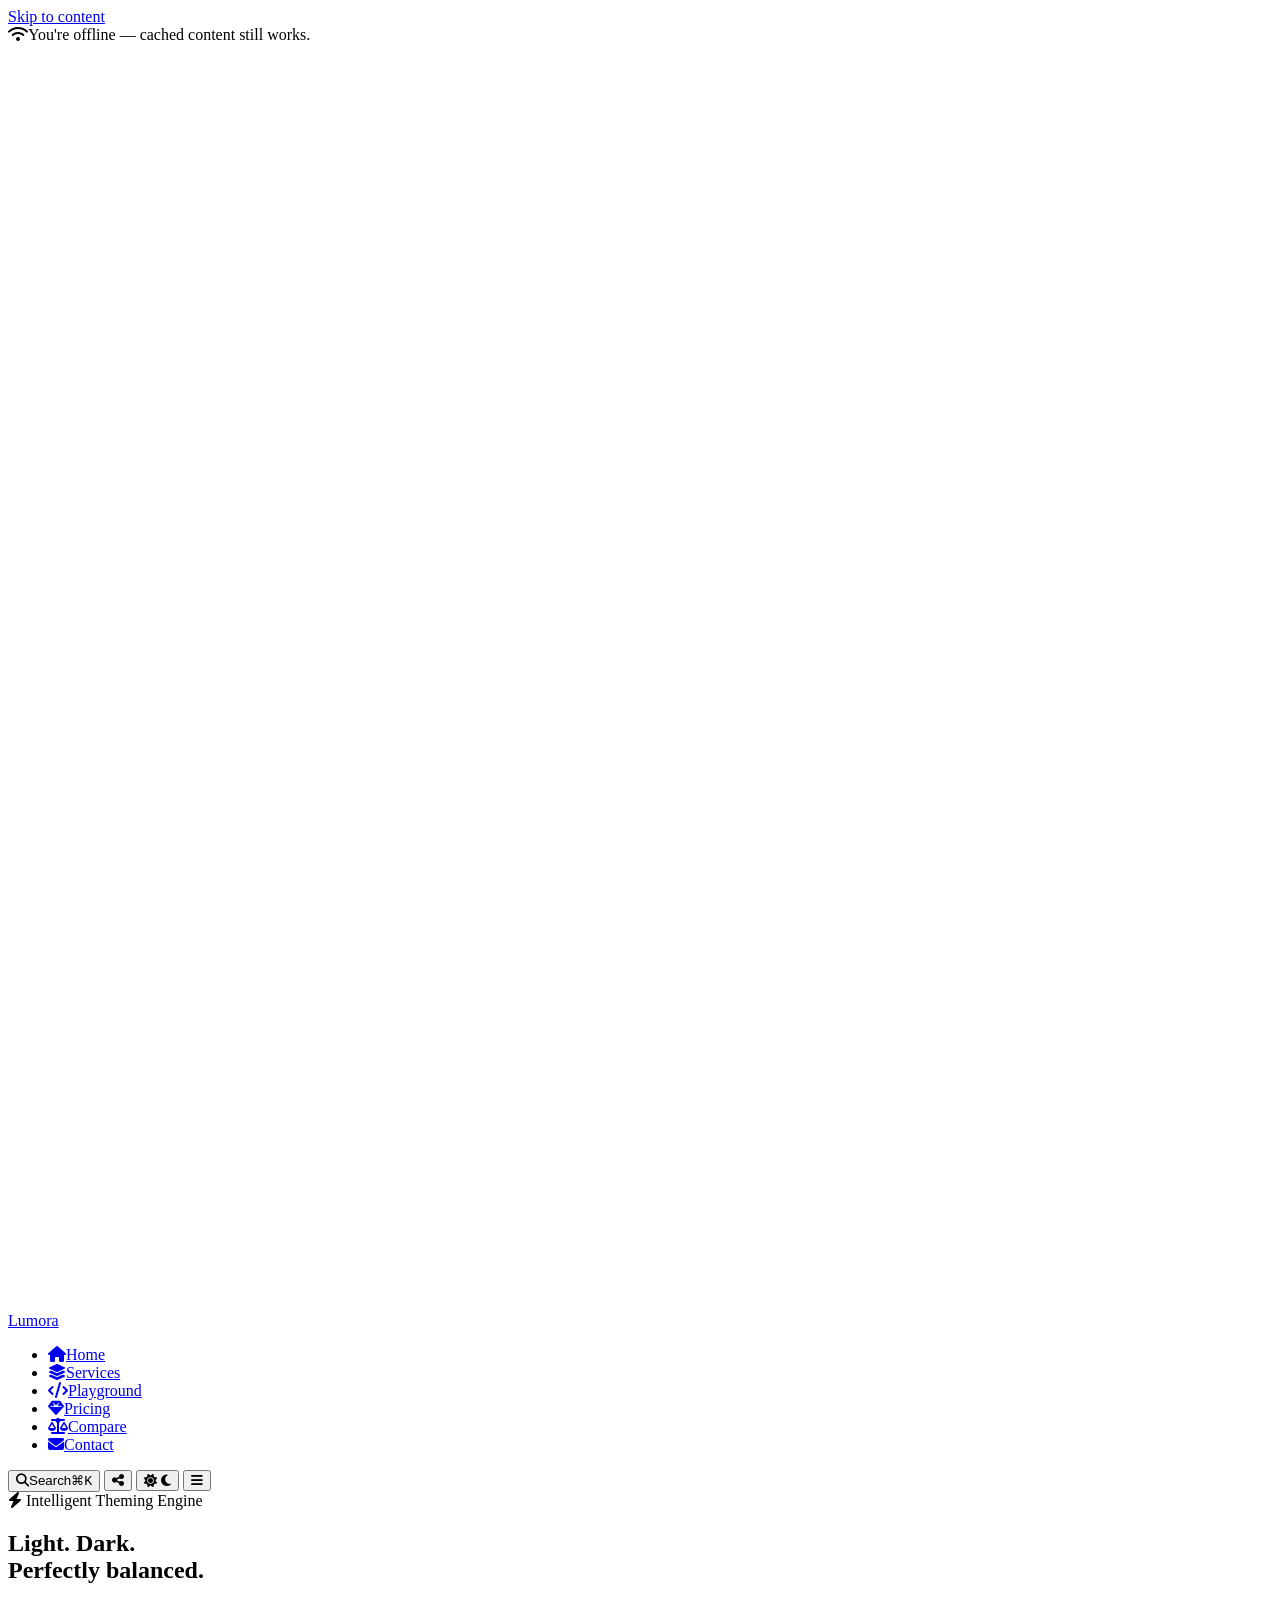
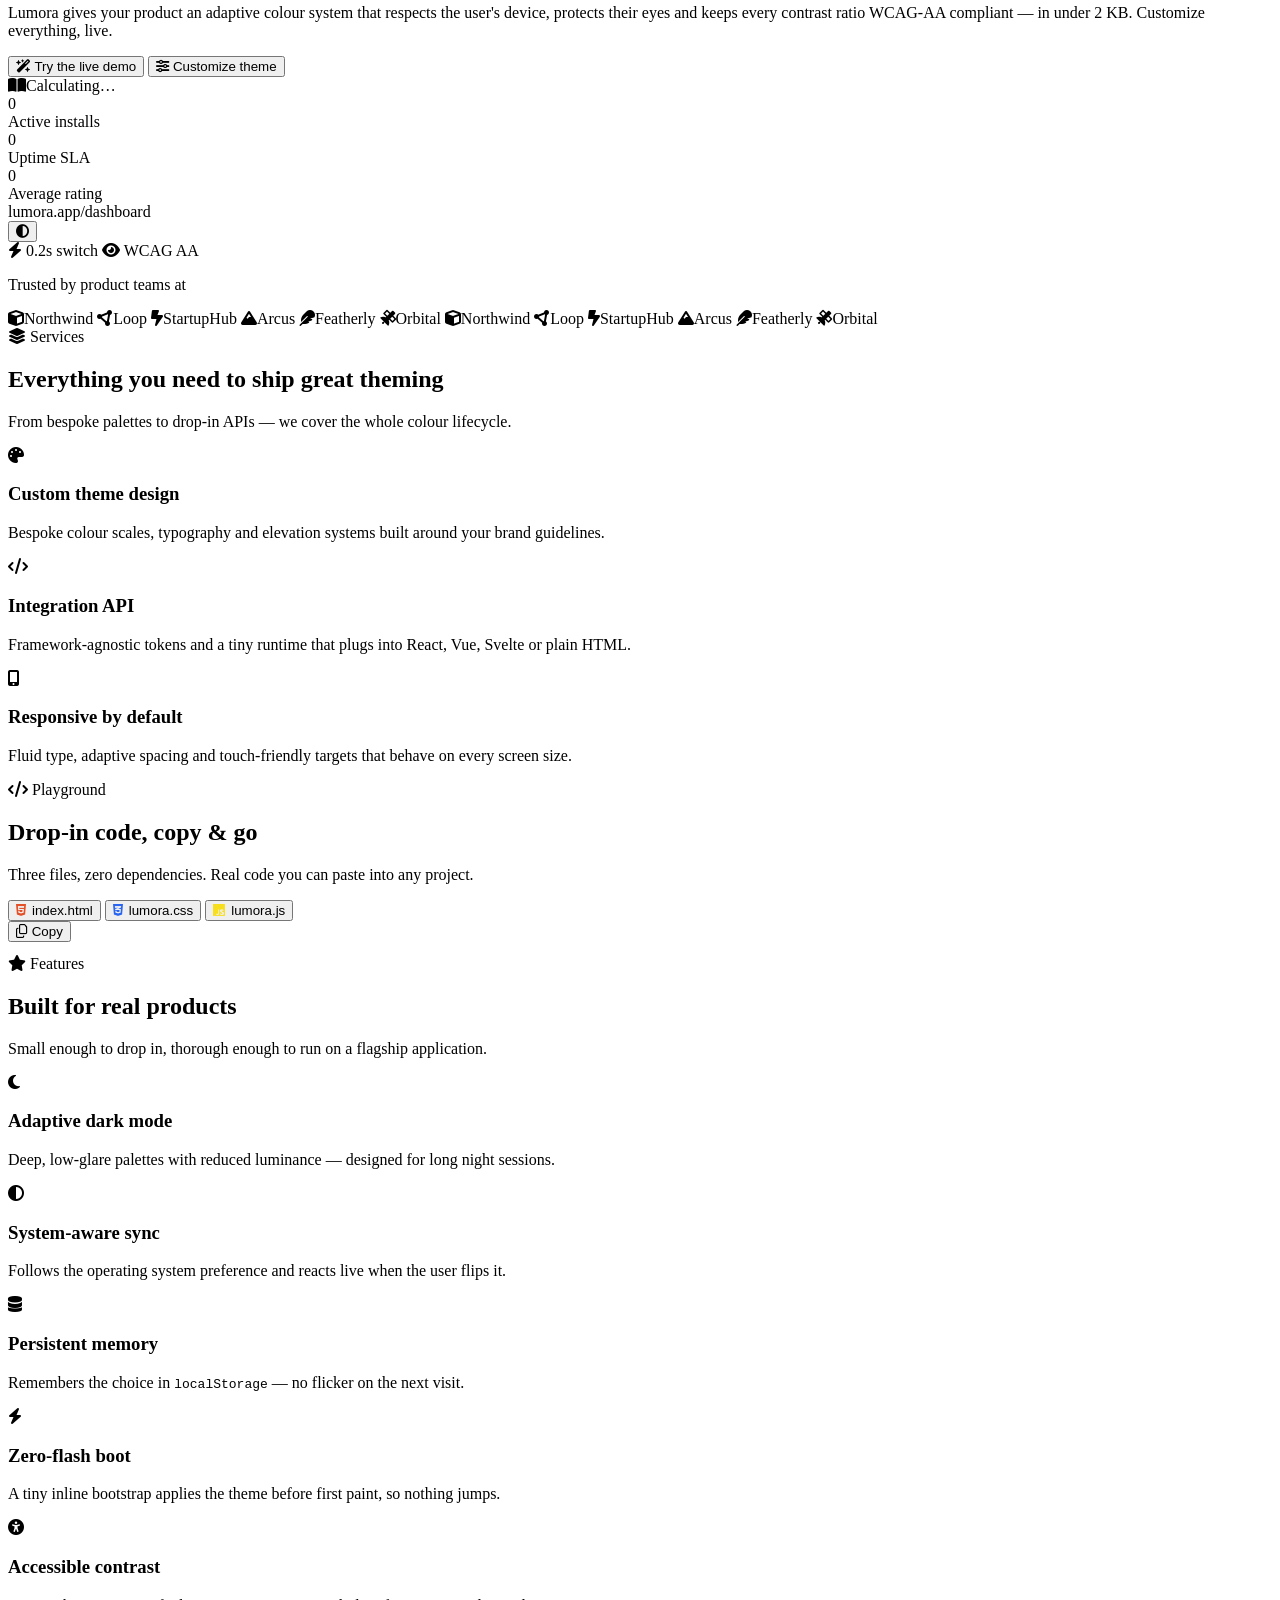
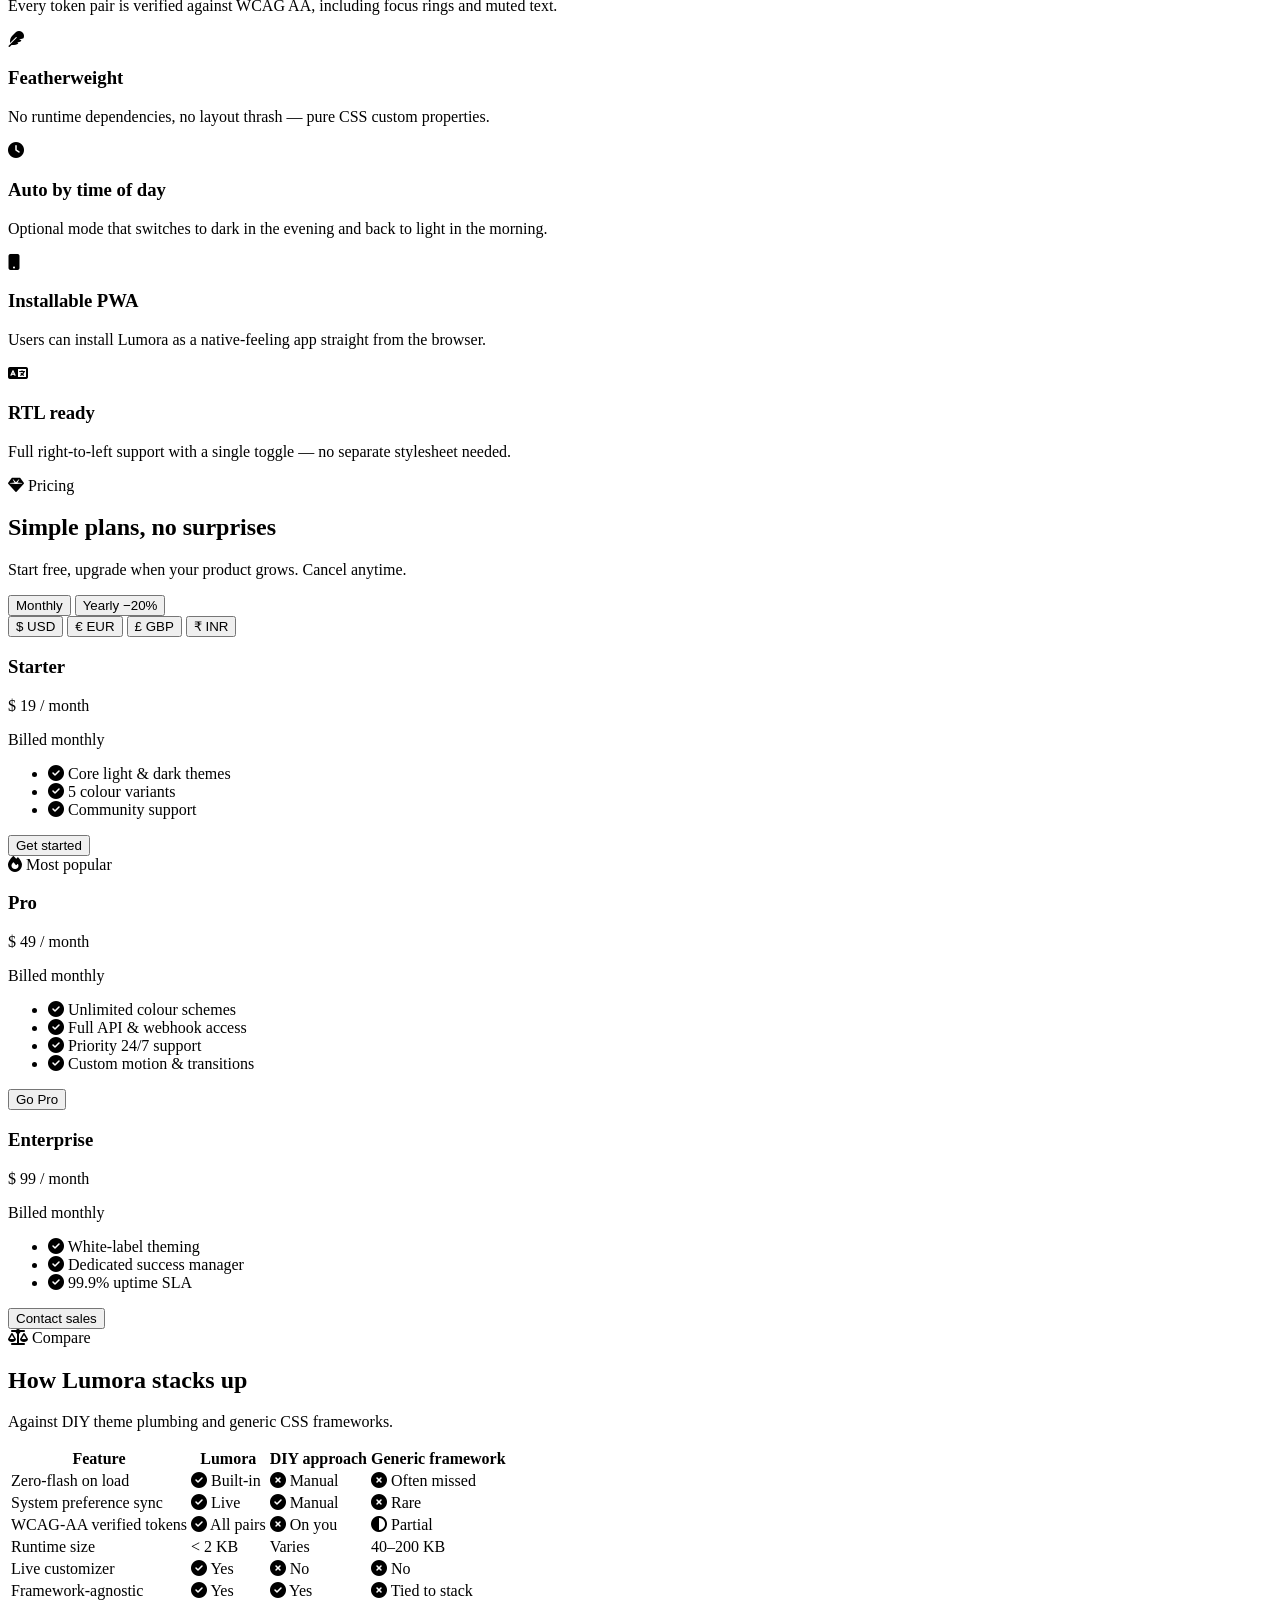
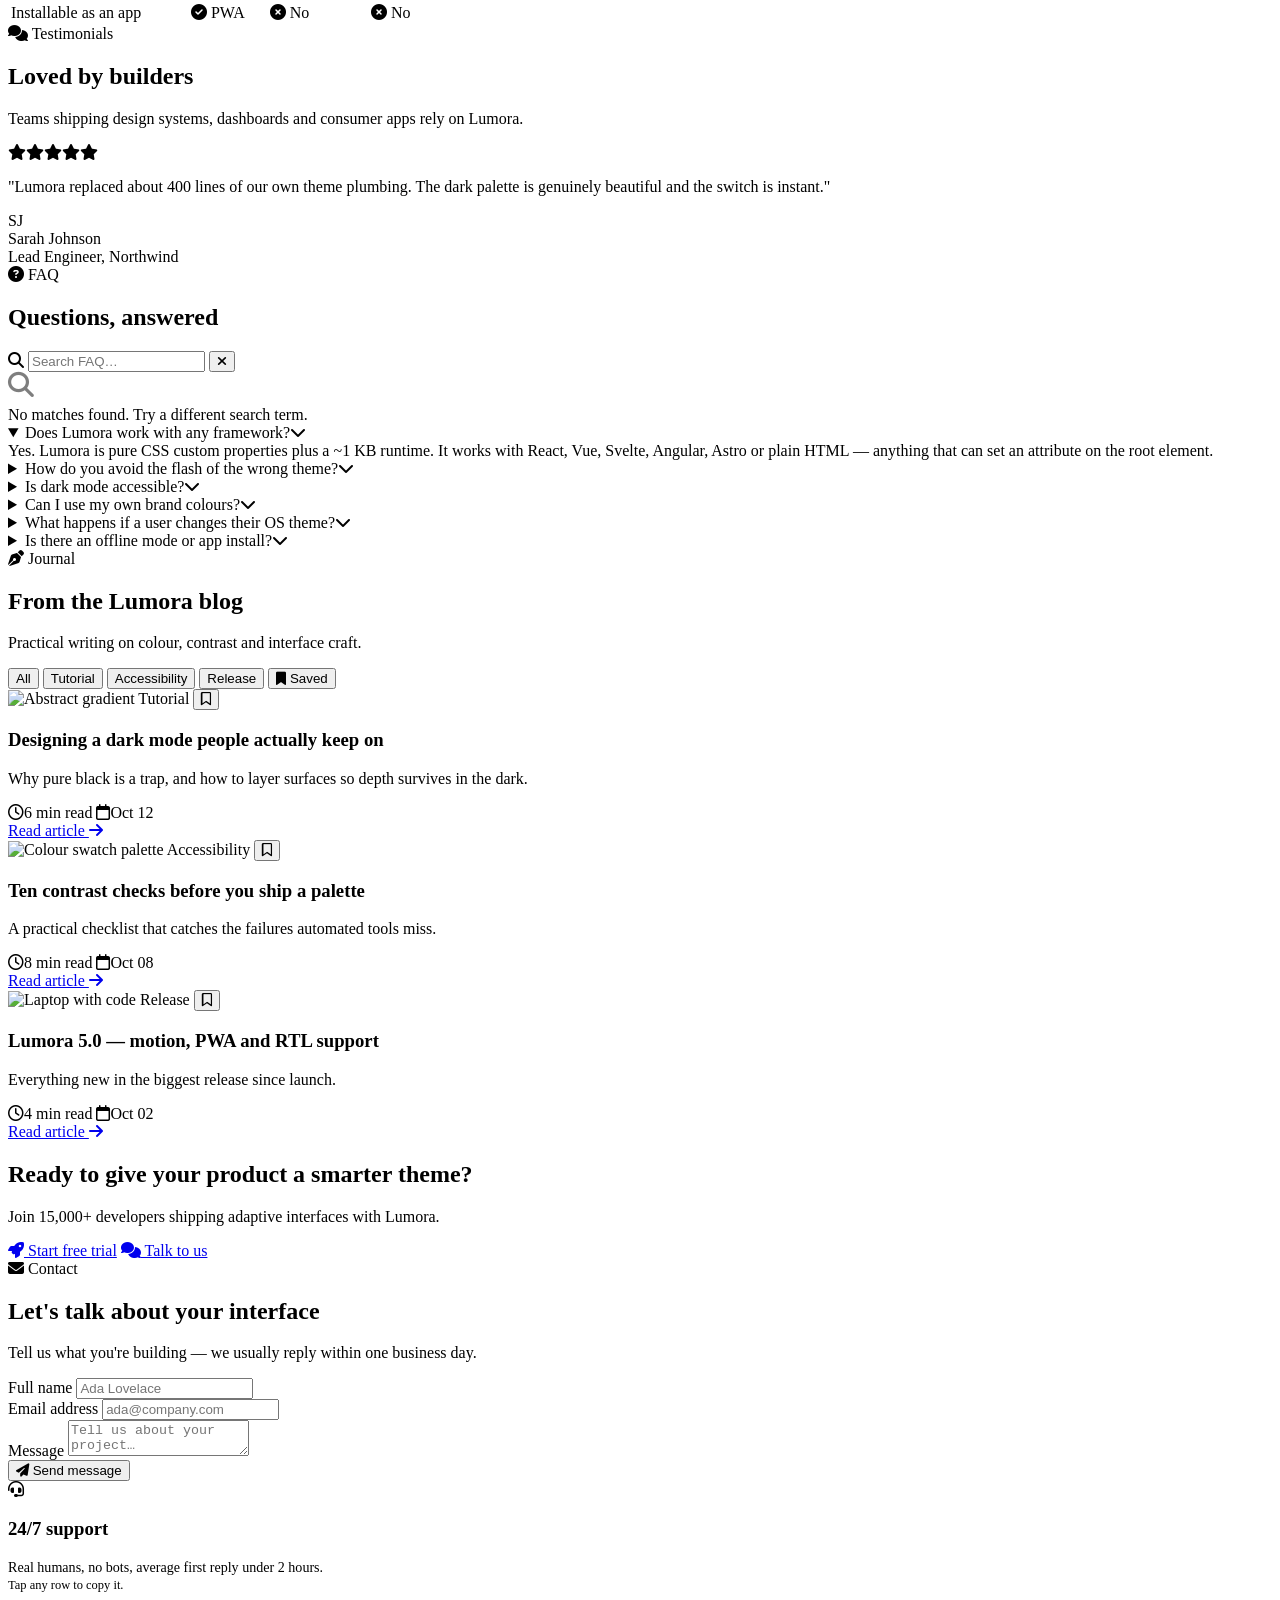
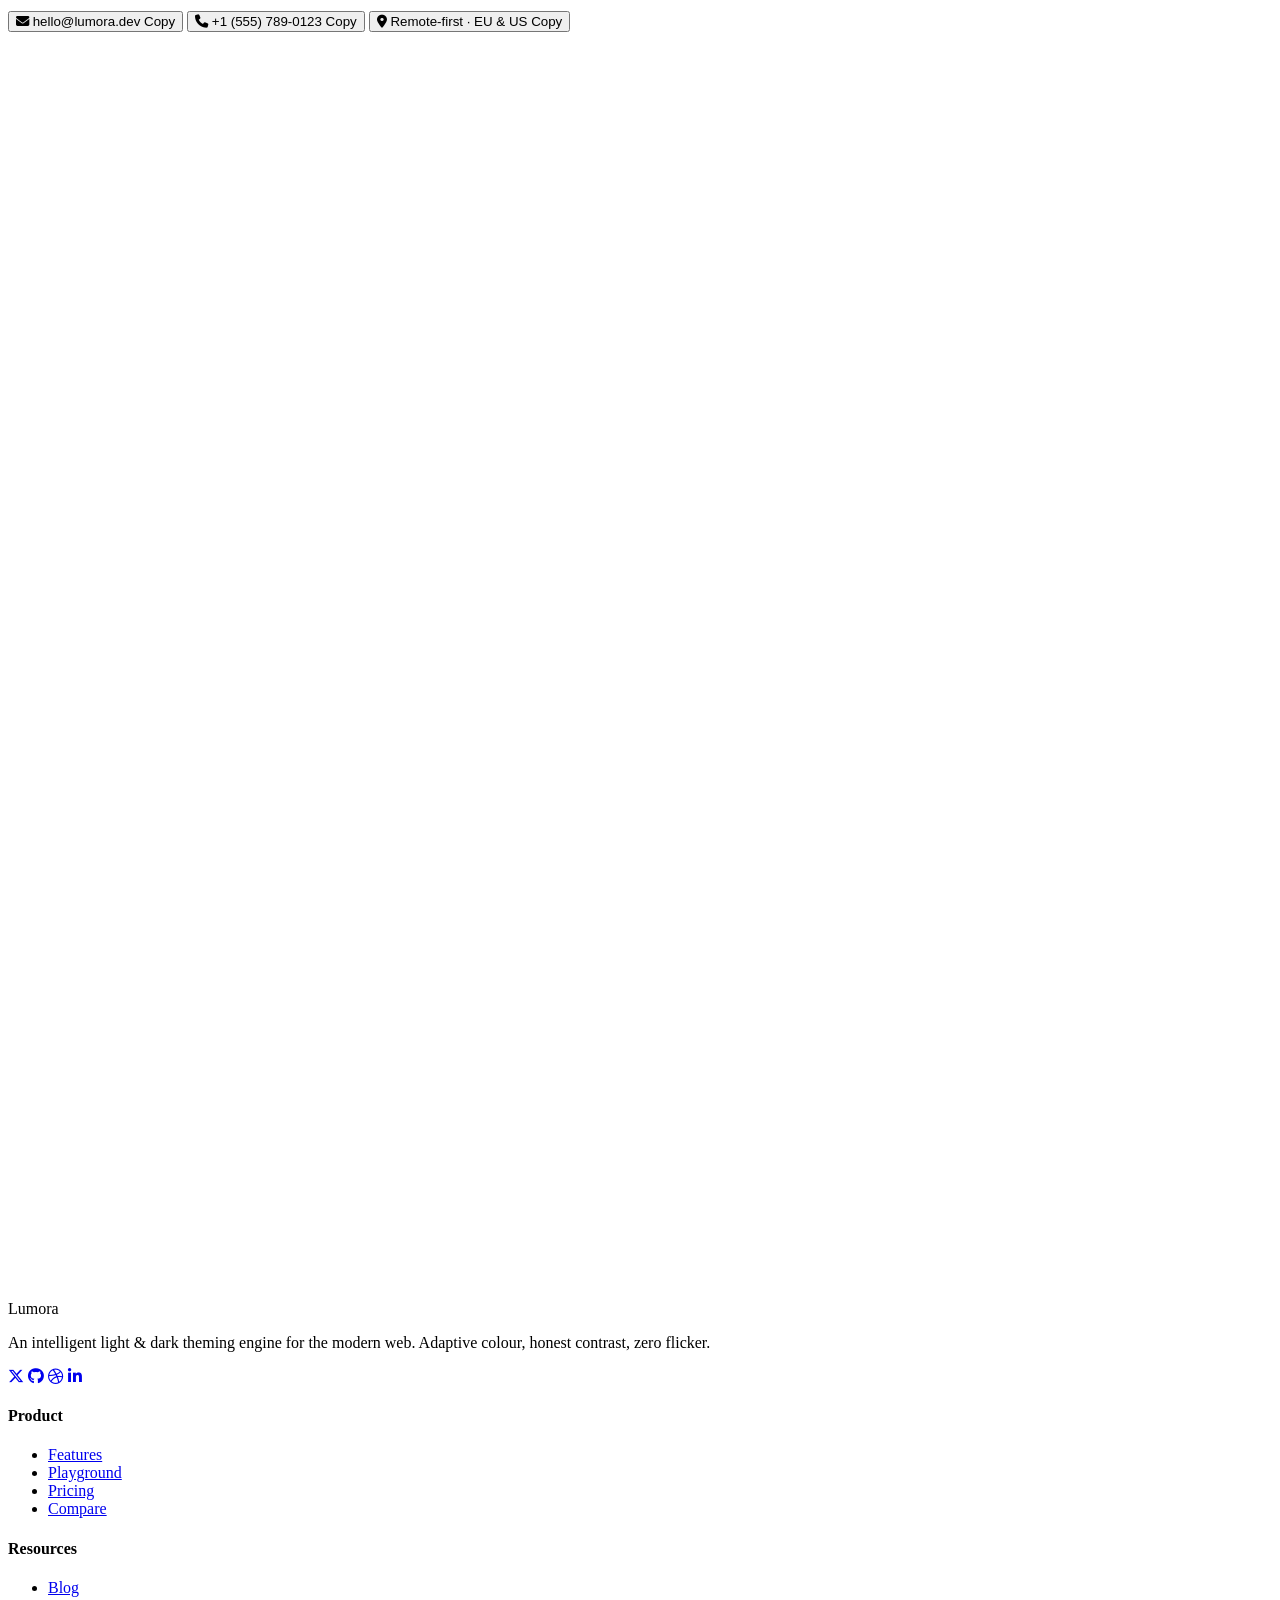
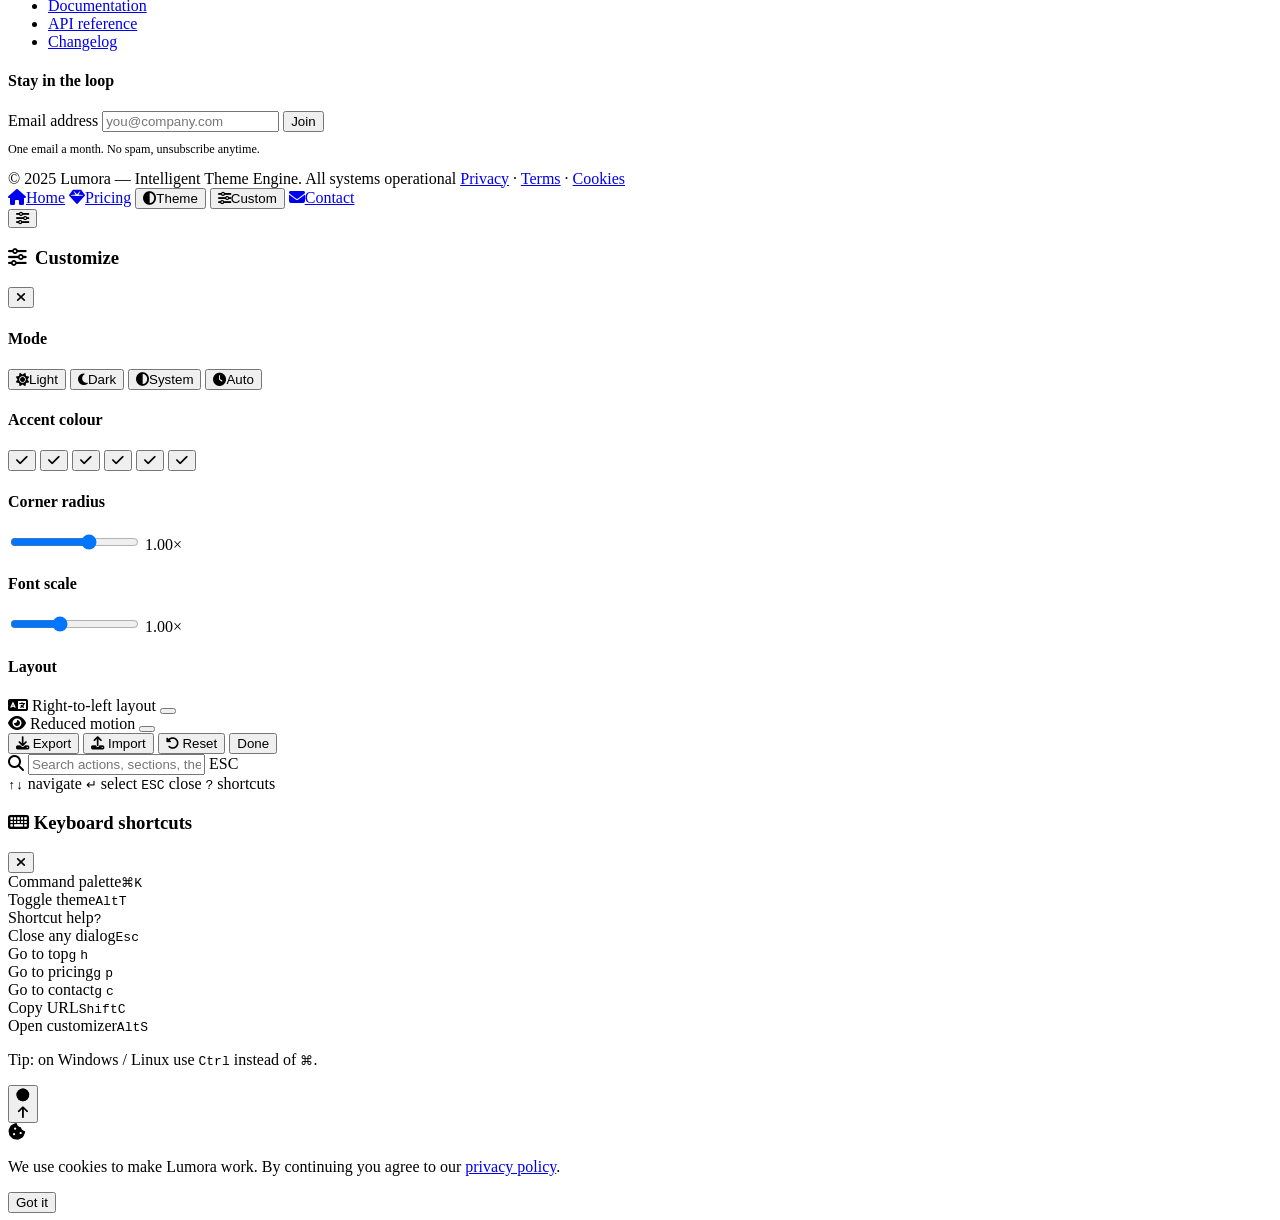
==== commit 8e47692b: "to added multiple feartures  js file codes to make changes" ====
--- a/index.html
+++ b/index.html
@@ -48,3949 +48,7 @@
     })();
   </script>
 
-  <style>
-    :root {
-      --primary: #6366f1;
-      --primary-rgb: 99, 102, 241;
-      --secondary: #ec4899;
-      --secondary-rgb: 236, 72, 153;
-      --accent: #06b6d4;
-      --success: #10b981;
-      --warning: #f59e0b;
-      --danger: #ef4444;
-
-      --bg-primary: #ffffff;
-      --bg-secondary: #f7f9fc;
-      --bg-tertiary: #eef2f7;
-      --card-bg: #ffffff;
-      --nav-bg: rgba(255, 255, 255, .85);
-      --footer-bg: #f7f9fc;
-      --border-color: #e4e9f0;
-      --border-strong: #d3dae5;
-
-      --text-primary: #0b1220;
-      --text-secondary: #3f4a5c;
-      --text-muted: #697586;
-
-      --shadow-sm: 0 2px 10px rgba(15, 23, 42, .06);
-      --shadow-md: 0 14px 34px -16px rgba(15, 23, 42, .22);
-      --shadow-lg: 0 30px 60px -28px rgba(15, 23, 42, .32);
-
-      --radius-scale: 1;
-      --font-scale: 1;
-      --radius-sm: calc(14px * var(--radius-scale));
-      --radius: calc(22px * var(--radius-scale));
-      --radius-lg: calc(30px * var(--radius-scale));
-      --radius-xl: calc(40px * var(--radius-scale));
-
-      --ring: 0 0 0 3px rgba(var(--primary-rgb), .28);
-      --ease-out: cubic-bezier(.2, .7, .3, 1);
-      --ease-spring: cubic-bezier(.34, 1.4, .64, 1);
-    }
-
-    [data-accent="indigo"] {
-      --primary: #6366f1;
-      --primary-rgb: 99, 102, 241;
-    }
-
-    [data-accent="violet"] {
-      --primary: #8b5cf6;
-      --primary-rgb: 139, 92, 246;
-    }
-
-    [data-accent="pink"] {
-      --primary: #ec4899;
-      --primary-rgb: 236, 72, 153;
-    }
-
-    [data-accent="emerald"] {
-      --primary: #10b981;
-      --primary-rgb: 16, 185, 129;
-    }
-
-    [data-accent="amber"] {
-      --primary: #f59e0b;
-      --primary-rgb: 245, 158, 11;
-    }
-
-    [data-accent="sky"] {
-      --primary: #0ea5e9;
-      --primary-rgb: 14, 165, 233;
-    }
-
-    [data-theme="dark"] {
-      --primary: #818cf8;
-      --primary-rgb: 129, 140, 248;
-      --secondary: #f472b6;
-      --secondary-rgb: 244, 114, 182;
-      --accent: #2dd4bf;
-      --bg-primary: #08090d;
-      --bg-secondary: #0e1015;
-      --bg-tertiary: #171a22;
-      --card-bg: #0e1015;
-      --nav-bg: rgba(8, 9, 13, .85);
-      --footer-bg: #0b0c11;
-      --border-color: #1e2430;
-      --border-strong: #2a3242;
-      --text-primary: #f2f5f9;
-      --text-secondary: #c2cad8;
-      --text-muted: #8b95a6;
-      --shadow-sm: 0 2px 10px rgba(0, 0, 0, .45);
-      --shadow-md: 0 16px 40px -18px rgba(0, 0, 0, .75);
-      --shadow-lg: 0 34px 70px -30px rgba(0, 0, 0, .9);
-    }
-
-    [data-theme="dark"][data-accent="indigo"] {
-      --primary: #818cf8;
-      --primary-rgb: 129, 140, 248;
-    }
-
-    [data-theme="dark"][data-accent="violet"] {
-      --primary: #a78bfa;
-      --primary-rgb: 167, 139, 250;
-    }
-
-    [data-theme="dark"][data-accent="pink"] {
-      --primary: #f472b6;
-      --primary-rgb: 244, 114, 182;
-    }
-
-    [data-theme="dark"][data-accent="emerald"] {
-      --primary: #34d399;
-      --primary-rgb: 52, 211, 153;
-    }
-
-    [data-theme="dark"][data-accent="amber"] {
-      --primary: #fbbf24;
-      --primary-rgb: 251, 191, 36;
-    }
-
-    [data-theme="dark"][data-accent="sky"] {
-      --primary: #38bdf8;
-      --primary-rgb: 56, 189, 248;
-    }
-
-    :root,
-    [data-accent] {
-      --gradient-1: linear-gradient(135deg, var(--primary) 0%, var(--secondary) 100%);
-      --gradient-2: linear-gradient(135deg, var(--secondary) 0%, #f43f5e 100%);
-      --gradient-3: linear-gradient(115deg, var(--primary) 0%, var(--secondary) 100%);
-      --gradient-soft: linear-gradient(135deg, rgba(var(--primary-rgb), .12), rgba(var(--secondary-rgb), .12));
-    }
-
-    *,
-    *::before,
-    *::after {
-      box-sizing: border-box;
-      margin: 0;
-      padding: 0;
-    }
-
-    html {
-      -webkit-text-size-adjust: 100%;
-      text-size-adjust: 100%;
-      scroll-behavior: smooth;
-      overflow-x: hidden;
-      font-size: calc(16px * var(--font-scale));
-    }
-
-    body {
-      font-family: 'Inter', -apple-system, BlinkMacSystemFont, 'Segoe UI', Roboto, sans-serif;
-      font-size: 1rem;
-      line-height: 1.65;
-      color: var(--text-secondary);
-      background: var(--bg-primary);
-      min-height: 100vh;
-      min-height: 100dvh;
-      overflow-x: hidden;
-      -webkit-font-smoothing: antialiased;
-      -moz-osx-font-smoothing: grayscale;
-      transition: background-color .4s ease, color .3s ease;
-      -webkit-tap-highlight-color: transparent;
-      touch-action: manipulation;
-      padding-bottom: calc(env(safe-area-inset-bottom, 0px));
-    }
-
-    @media (max-width:768px) {
-      body {
-        padding-bottom: calc(64px + env(safe-area-inset-bottom, 0px));
-      }
-    }
-
-    img,
-    svg,
-    video {
-      display: block;
-      max-width: 100%;
-      height: auto;
-    }
-
-    button,
-    input,
-    textarea,
-    select {
-      font: inherit;
-      color: inherit;
-      background: none;
-      border: none;
-    }
-
-    button {
-      cursor: pointer;
-    }
-
-    a {
-      color: inherit;
-      text-decoration: none;
-    }
-
-    ul,
-    ol {
-      list-style: none;
-    }
-
-    code {
-      font-family: 'Space Grotesk', ui-monospace, monospace;
-      font-size: .88em;
-      padding: 2px 7px;
-      border-radius: 6px;
-      background: var(--bg-tertiary);
-      color: var(--primary);
-    }
-
-    :focus-visible {
-      outline: 2px solid var(--primary);
-      outline-offset: 3px;
-      border-radius: 10px;
-    }
-
-    ::selection {
-      background: rgba(var(--primary-rgb), .25);
-      color: var(--text-primary);
-    }
-
-    ::-webkit-scrollbar {
-      width: 10px;
-      height: 10px;
-    }
-
-    ::-webkit-scrollbar-track {
-      background: var(--bg-secondary);
-    }
-
-    ::-webkit-scrollbar-thumb {
-      background: var(--border-strong);
-      border-radius: 99px;
-      border: 2px solid var(--bg-secondary);
-    }
-
-    ::-webkit-scrollbar-thumb:hover {
-      background: var(--primary);
-    }
-
-    .skip-link {
-      position: absolute;
-      top: 0;
-      left: -9999px;
-      z-index: 9999;
-      padding: 12px 22px;
-      background: var(--primary);
-      color: #fff;
-      font-weight: 600;
-      font-size: .9rem;
-      border-radius: 0 0 16px 0;
-      transition: left .2s ease;
-    }
-
-    .skip-link:focus {
-      left: 0;
-      outline: none;
-    }
-
-    .visually-hidden {
-      position: absolute !important;
-      width: 1px;
-      height: 1px;
-      padding: 0;
-      margin: -1px;
-      overflow: hidden;
-      clip: rect(0, 0, 0, 0);
-      white-space: nowrap;
-      border: 0;
-    }
-
-    [dir="rtl"] .brand,
-    [dir="rtl"] .footer-brand,
-    [dir="rtl"] .info-row,
-    [dir="rtl"] .t-user,
-    [dir="rtl"] .cmd-item,
-    [dir="rtl"] .btn,
-    [dir="rtl"] .eyebrow,
-    [dir="rtl"] .nav-link,
-    [dir="rtl"] .reading-pill,
-    [dir="rtl"] .plan-list li,
-    [dir="rtl"] .chip,
-    [dir="rtl"] .nav-inner {
-      flex-direction: row-reverse;
-    }
-
-    [dir="rtl"] .to-top {
-      left: 16px;
-      right: auto;
-    }
-
-    @media (min-width:640px) {
-      [dir="rtl"] .to-top {
-        left: 22px;
-        right: auto;
-      }
-    }
-
-    [dir="rtl"] .fab {
-      right: 16px;
-      left: auto;
-    }
-
-    @media (min-width:640px) {
-      [dir="rtl"] .fab {
-        right: 22px;
-        left: auto;
-      }
-    }
-
-    [dir="rtl"] .blog-link i {
-      transform: scaleX(-1);
-    }
-
-    .shell {
-      width: 100%;
-      max-width: 1240px;
-      margin-inline: auto;
-      padding-inline: 16px;
-    }
-
-    @media (min-width:480px) {
-      .shell {
-        padding-inline: 20px;
-      }
-    }
-
-    @media (min-width:768px) {
-      .shell {
-        padding-inline: 28px;
-      }
-    }
-
-    @media (min-width:1200px) {
-      .shell {
-        padding-inline: 40px;
-      }
-    }
-
-    .section {
-      padding-block: 56px;
-    }
-
-    @media (min-width:640px) {
-      .section {
-        padding-block: 72px;
-      }
-    }
-
-    @media (min-width:1024px) {
-      .section {
-        padding-block: 96px;
-      }
-    }
-
-    .grid {
-      display: grid;
-      gap: 16px;
-    }
-
-    @media (min-width:640px) {
-      .grid {
-        gap: 20px;
-      }
-    }
-
-    @media (min-width:1024px) {
-      .grid {
-        gap: 24px;
-      }
-    }
-
-    .grid-3 {
-      grid-template-columns: 1fr;
-    }
-
-    @media (min-width:560px) {
-      .grid-3 {
-        grid-template-columns: repeat(2, minmax(0, 1fr));
-      }
-    }
-
-    @media (min-width:960px) {
-      .grid-3 {
-        grid-template-columns: repeat(3, minmax(0, 1fr));
-      }
-    }
-
-    h1,
-    h2,
-    h3,
-    h4,
-    h5,
-    h6 {
-      font-family: 'Space Grotesk', 'Inter', sans-serif;
-      font-weight: 700;
-      line-height: 1.15;
-      letter-spacing: -.022em;
-      color: var(--text-primary);
-      text-wrap: balance;
-    }
-
-    .sec-head {
-      max-width: 680px;
-      margin: 0 auto 36px;
-      text-align: center;
-    }
-
-    @media (min-width:768px) {
-      .sec-head {
-        margin-bottom: 48px;
-      }
-    }
-
-    .sec-head h2 {
-      font-size: clamp(1.6rem, 4.2vw, 2.5rem);
-      margin: 14px 0 12px;
-    }
-
-    .sec-head p {
-      font-size: clamp(.92rem, 2vw, 1.02rem);
-      color: var(--text-muted);
-    }
-
-    .eyebrow {
-      display: inline-flex;
-      align-items: center;
-      gap: 8px;
-      padding: 7px 15px;
-      border-radius: 999px;
-      background: rgba(var(--primary-rgb), .10);
-      border: 1px solid rgba(var(--primary-rgb), .22);
-      color: var(--primary);
-      font-size: .72rem;
-      font-weight: 700;
-      letter-spacing: .07em;
-      text-transform: uppercase;
-      line-height: 1;
-    }
-
-    .eyebrow i {
-      font-size: .7rem;
-    }
-
-    .text-grad {
-      background: linear-gradient(115deg, var(--primary) 0%, var(--secondary) 50%, var(--primary) 100%);
-      background-size: 200% auto;
-      -webkit-background-clip: text;
-      background-clip: text;
-      -webkit-text-fill-color: transparent;
-      color: transparent;
-      animation: shimmer 6s linear infinite;
-    }
-
-    @keyframes shimmer {
-      0% {
-        background-position: 0% center;
-      }
-
-      100% {
-        background-position: 200% center;
-      }
-    }
-
-    .btn {
-      position: relative;
-      display: inline-flex;
-      align-items: center;
-      justify-content: center;
-      gap: 9px;
-      min-height: 46px;
-      padding: 12px 24px;
-      border-radius: 999px;
-      border: 1px solid transparent;
-      font-size: .9rem;
-      font-weight: 600;
-      line-height: 1.2;
-      white-space: nowrap;
-      cursor: pointer;
-      user-select: none;
-      overflow: hidden;
-      isolation: isolate;
-      transition: transform .22s var(--ease-out), box-shadow .22s ease,
-        background-color .22s ease, border-color .22s ease, color .22s ease;
-    }
-
-    .btn i {
-      font-size: .85em;
-    }
-
-    .btn:active {
-      transform: scale(.97);
-    }
-
-    .btn-primary {
-      background: var(--gradient-1);
-      color: #fff;
-      box-shadow: 0 14px 28px -14px rgba(var(--primary-rgb), .95);
-    }
-
-    .btn-primary:hover {
-      transform: translateY(-3px);
-      box-shadow: 0 20px 38px -16px rgba(var(--primary-rgb), 1);
-    }
-
-    .btn-primary::after {
-      content: '';
-      position: absolute;
-      top: 0;
-      left: -120%;
-      width: 60%;
-      height: 100%;
-      background: linear-gradient(90deg, transparent, rgba(255, 255, 255, .4), transparent);
-      transform: skewX(-20deg);
-      transition: left .55s ease;
-      pointer-events: none;
-    }
-
-    .btn-primary:hover::after {
-      left: 140%;
-    }
-
-    .btn-ghost {
-      background: var(--card-bg);
-      border-color: var(--border-color);
-      color: var(--text-primary);
-    }
-
-    .btn-ghost:hover {
-      border-color: var(--primary);
-      color: var(--primary);
-      transform: translateY(-3px);
-      box-shadow: var(--shadow-md);
-    }
-
-    .btn-white {
-      background: #fff;
-      color: #1e1b4b;
-      box-shadow: 0 16px 32px -16px rgba(0, 0, 0, .5);
-    }
-
-    .btn-white:hover {
-      transform: translateY(-3px);
-    }
-
-    .btn-outline-white {
-      background: rgba(255, 255, 255, .14);
-      border-color: rgba(255, 255, 255, .55);
-      color: #fff;
-      -webkit-backdrop-filter: blur(6px);
-      backdrop-filter: blur(6px);
-    }
-
-    .btn-outline-white:hover {
-      background: rgba(255, 255, 255, .24);
-      transform: translateY(-3px);
-    }
-
-    .btn-block {
-      width: 100%;
-    }
-
-    .btn .ripple {
-      position: absolute;
-      border-radius: 50%;
-      background: rgba(255, 255, 255, .45);
-      transform: scale(0);
-      animation: ripple .65s var(--ease-out) forwards;
-      pointer-events: none;
-    }
-
-    .btn-ghost .ripple {
-      background: rgba(var(--primary-rgb), .28);
-    }
-
-    @keyframes ripple {
-      to {
-        transform: scale(4);
-        opacity: 0;
-      }
-    }
-
-    .icon-btn {
-      display: inline-flex;
-      align-items: center;
-      justify-content: center;
-      width: 38px;
-      height: 38px;
-      border-radius: 12px;
-      flex-shrink: 0;
-      background: var(--bg-tertiary);
-      border: 1px solid var(--border-color);
-      color: var(--text-secondary);
-      font-size: .85rem;
-      transition: transform .22s var(--ease-spring), border-color .22s ease,
-        color .22s ease, background .22s ease;
-    }
-
-    .icon-btn:hover {
-      border-color: var(--primary);
-      color: var(--primary);
-      transform: translateY(-2px);
-    }
-
-    .icon-btn[hidden] {
-      display: none;
-    }
-
-    .scroll-progress {
-      position: fixed;
-      top: 0;
-      left: 0;
-      right: 0;
-      height: 3px;
-      z-index: 1001;
-      background: transparent;
-      pointer-events: none;
-    }
-
-    .scroll-progress__bar {
-      height: 100%;
-      width: 0%;
-      background: var(--gradient-3);
-      background-size: 200% auto;
-      animation: shimmer 4s linear infinite;
-      box-shadow: 0 0 12px rgba(var(--primary-rgb), .7);
-      transition: width .1s linear;
-    }
-
-    /* NAVBAR */
-    .nav-wrap {
-      position: fixed;
-      top: 12px;
-      left: 50%;
-      transform: translateX(-50%);
-      width: min(1240px, calc(100% - 20px));
-      z-index: 1000;
-      border-radius: 999px;
-      background: var(--nav-bg);
-      -webkit-backdrop-filter: blur(20px) saturate(180%);
-      backdrop-filter: blur(20px) saturate(180%);
-      border: 1px solid var(--border-color);
-      box-shadow: var(--shadow-sm);
-      transition: top .3s ease, box-shadow .3s ease, background-color .4s ease, border-color .4s ease;
-    }
-
-    @media (min-width:640px) {
-      .nav-wrap {
-        top: 16px;
-        width: min(1240px, calc(100% - 32px));
-      }
-    }
-
-    .nav-wrap.scrolled {
-      top: 8px;
-      box-shadow: var(--shadow-md);
-    }
-
-    .nav-inner {
-      display: flex;
-      align-items: center;
-      justify-content: space-between;
-      gap: 12px;
-      padding: 9px 10px 9px 14px;
-    }
-
-    @media (min-width:640px) {
-      .nav-inner {
-        padding: 9px 12px 9px 18px;
-        gap: 16px;
-      }
-    }
-
-    .brand {
-      display: inline-flex;
-      align-items: center;
-      gap: 10px;
-      flex-shrink: 0;
-      min-width: 0;
-    }
-
-    .brand-mark {
-      width: 34px;
-      height: 34px;
-      flex-shrink: 0;
-      border-radius: 13px;
-      background: var(--gradient-1);
-      display: grid;
-      place-items: center;
-      padding: 6px;
-      filter: drop-shadow(0 6px 12px rgba(var(--primary-rgb), .4));
-      transition: transform .5s var(--ease-spring);
-    }
-
-    @media (min-width:640px) {
-      .brand-mark {
-        width: 36px;
-        height: 36px;
-      }
-    }
-
-    .brand:hover .brand-mark {
-      transform: rotate(-12deg) scale(1.08);
-    }
-
-    .brand-mark svg {
-      width: 100%;
-      height: 100%;
-      display: block;
-    }
-
-    .brand-name {
-      font-family: 'Space Grotesk', sans-serif;
-      font-size: 1.08rem;
-      font-weight: 700;
-      letter-spacing: -.03em;
-      line-height: 1;
-      color: var(--text-primary);
-      white-space: nowrap;
-    }
-
-    @media (min-width:640px) {
-      .brand-name {
-        font-size: 1.18rem;
-      }
-    }
-
-    .brand-name::after {
-      content: '.';
-      background: var(--gradient-3);
-      -webkit-background-clip: text;
-      background-clip: text;
-      -webkit-text-fill-color: transparent;
-      color: transparent;
-    }
-
-    .nav-menu {
-      display: flex;
-      align-items: center;
-      gap: 2px;
-    }
-
-    .nav-link {
-      position: relative;
-      display: inline-flex;
-      align-items: center;
-      gap: 7px;
-      min-height: 40px;
-      padding: 8px 13px;
-      border-radius: 999px;
-      font-size: .85rem;
-      font-weight: 500;
-      color: var(--text-secondary);
-      white-space: nowrap;
-      transition: background-color .22s ease, color .22s ease;
-    }
-
-    .nav-link i {
-      font-size: .76rem;
-      opacity: .7;
-      transition: opacity .22s ease, transform .22s ease;
-    }
-
-    .nav-link:hover {
-      background: var(--bg-tertiary);
-      color: var(--text-primary);
-    }
-
-    .nav-link:hover i {
-      transform: scale(1.15);
-    }
-
-    .nav-link.active {
-      background: var(--gradient-1);
-      color: #fff;
-      box-shadow: 0 10px 22px -12px rgba(var(--primary-rgb), 1);
-    }
-
-    .nav-link.active i {
-      opacity: 1;
-    }
-
-    .nav-actions {
-      display: flex;
-      align-items: center;
-      gap: 8px;
-      flex-shrink: 0;
-    }
-
-    .cmd-btn {
-      display: none;
-      align-items: center;
-      gap: 8px;
-      min-height: 38px;
-      padding: 8px 12px;
-      border-radius: 999px;
-      background: var(--bg-tertiary);
-      border: 1px solid var(--border-color);
-      color: var(--text-muted);
-      font-size: .78rem;
-      font-weight: 500;
-      transition: border-color .22s ease, color .22s ease;
-    }
-
-    .cmd-btn:hover {
-      border-color: var(--primary);
-      color: var(--primary);
-    }
-
-    .cmd-btn kbd {
-      font-family: 'Space Grotesk', monospace;
-      font-size: .68rem;
-      padding: 2px 6px;
-      border-radius: 5px;
-      background: var(--card-bg);
-      border: 1px solid var(--border-color);
-      color: var(--text-secondary);
-    }
-
-    @media (min-width:1100px) {
-      .cmd-btn {
-        display: inline-flex;
-      }
-    }
-
-    .theme-toggle {
-      position: relative;
-      display: flex;
-      align-items: center;
-      gap: 3px;
-      width: 62px;
-      height: 34px;
-      padding: 4px;
-      border-radius: 999px;
-      background: var(--bg-tertiary);
-      border: 1px solid var(--border-color);
-      transition: background-color .3s ease, border-color .3s ease;
-    }
-
-    .theme-toggle:hover {
-      border-color: var(--primary);
-    }
-
-    .tt-icon {
-      position: relative;
-      z-index: 2;
-      width: 24px;
-      height: 24px;
-      display: grid;
-      place-items: center;
-      font-size: .7rem;
-      color: var(--text-muted);
-      transition: color .3s ease;
-      pointer-events: none;
-    }
-
-    [data-theme="light"] .tt-sun {
-      color: #fff;
-    }
-
-    [data-theme="dark"] .tt-moon {
-      color: #fff;
-    }
-
-    .tt-thumb {
-      position: absolute;
-      top: 4px;
-      left: 4px;
-      width: 24px;
-      height: 24px;
-      border-radius: 50%;
-      background: var(--gradient-1);
-      box-shadow: 0 6px 14px -6px rgba(var(--primary-rgb), 1);
-      transition: transform .45s var(--ease-spring), background .35s ease;
-    }
-
-    [data-theme="dark"] .tt-thumb {
-      transform: translateX(30px);
-      background: var(--gradient-2);
-    }
-
-    .menu-btn {
-      display: grid;
-      place-items: center;
-      width: 40px;
-      height: 40px;
-      border-radius: 14px;
-      border: 1px solid var(--border-color);
-      background: var(--bg-tertiary);
-      color: var(--text-primary);
-      font-size: .95rem;
-      transition: background-color .22s ease, border-color .22s ease, color .22s ease;
-    }
-
-    .menu-btn:hover {
-      border-color: var(--primary);
-      color: var(--primary);
-    }
-
-    @media (max-width:959px) {
-      .nav-menu {
-        position: absolute;
-        top: calc(100% + 10px);
-        left: 0;
-        right: 0;
-        flex-direction: column;
-        align-items: stretch;
-        gap: 4px;
-        padding: 12px;
-        background: var(--card-bg);
-        border: 1px solid var(--border-color);
-        border-radius: 26px;
-        box-shadow: var(--shadow-lg);
-        max-height: min(72vh, 540px);
-        overflow-y: auto;
-        overscroll-behavior: contain;
-        -webkit-overflow-scrolling: touch;
-        opacity: 0;
-        visibility: hidden;
-        pointer-events: none;
-        transform: translateY(-12px) scale(.97);
-        transform-origin: top center;
-        transition: opacity .25s ease, transform .32s cubic-bezier(.2, .9, .3, 1.1), visibility .25s ease;
-      }
-
-      .nav-menu.open {
-        opacity: 1;
-        visibility: visible;
-        pointer-events: auto;
-        transform: translateY(0) scale(1);
-      }
-
-      .nav-link {
-        width: 100%;
-        min-height: 48px;
-        padding: 12px 16px;
-        font-size: .95rem;
-        border-radius: 16px;
-      }
-
-      .nav-link i {
-        width: 20px;
-        text-align: center;
-        font-size: .88rem;
-        opacity: .85;
-      }
-    }
-
-    @media (min-width:960px) {
-      .menu-btn {
-        display: none;
-      }
-    }
-
-    /* HERO */
-    .hero {
-      position: relative;
-      padding: 110px 0 56px;
-      overflow: hidden;
-    }
-
-    @media (min-width:640px) {
-      .hero {
-        padding: 132px 0 68px;
-      }
-    }
-
-    @media (min-width:1024px) {
-      .hero {
-        padding: 160px 0 88px;
-      }
-    }
-
-    .hero::before,
-    .hero::after {
-      content: '';
-      position: absolute;
-      border-radius: 50%;
-      filter: blur(90px);
-      pointer-events: none;
-      z-index: 0;
-    }
-
-    .hero::before {
-      width: min(440px, 90vw);
-      height: min(440px, 90vw);
-      top: -160px;
-      right: -120px;
-      background: radial-gradient(circle, rgba(var(--primary-rgb), .32), transparent 70%);
-      animation: float 11s ease-in-out infinite;
-    }
-
-    .hero::after {
-      width: min(380px, 80vw);
-      height: min(380px, 80vw);
-      bottom: -180px;
-      left: -140px;
-      background: radial-gradient(circle, rgba(var(--secondary-rgb), .24), transparent 70%);
-      animation: float 14s ease-in-out infinite reverse;
-    }
-
-    @keyframes float {
-
-      0%,
-      100% {
-        transform: translate(0, 0) scale(1);
-      }
-
-      50% {
-        transform: translate(-22px, 24px) scale(1.06);
-      }
-    }
-
-    .hero-grid {
-      position: relative;
-      z-index: 1;
-      display: grid;
-      grid-template-columns: 1fr;
-      gap: 48px;
-      align-items: center;
-    }
-
-    @media (min-width:1024px) {
-      .hero-grid {
-        grid-template-columns: 1.05fr .95fr;
-        gap: 60px;
-      }
-    }
-
-    .hero h1 {
-      font-size: clamp(2rem, 6.5vw, 3.9rem);
-      line-height: 1.06;
-      margin: 20px 0 18px;
-    }
-
-    .hero-lead {
-      font-size: clamp(.95rem, 2.2vw, 1.12rem);
-      color: var(--text-muted);
-      max-width: 560px;
-    }
-
-    .hero-cta {
-      display: flex;
-      flex-wrap: wrap;
-      gap: 12px;
-      margin-top: 28px;
-    }
-
-    @media (max-width:420px) {
-      .hero-cta .btn {
-        flex: 1 1 100%;
-      }
-    }
-
-    .stats {
-      display: grid;
-      grid-template-columns: repeat(3, 1fr);
-      gap: 16px;
-      margin-top: 36px;
-      padding-top: 28px;
-      border-top: 1px solid var(--border-color);
-    }
-
-    @media (min-width:640px) {
-      .stats {
-        display: flex;
-        flex-wrap: wrap;
-        gap: 22px 42px;
-      }
-    }
-
-    .stat-num {
-      font-family: 'Space Grotesk', sans-serif;
-      font-size: clamp(1.3rem, 3.6vw, 2rem);
-      font-weight: 700;
-      line-height: 1.1;
-      background: var(--gradient-3);
-      background-size: 200% auto;
-      -webkit-background-clip: text;
-      background-clip: text;
-      -webkit-text-fill-color: transparent;
-      color: transparent;
-      animation: shimmer 5s linear infinite;
-    }
-
-    .stat-lbl {
-      font-size: .78rem;
-      color: var(--text-muted);
-    }
-
-    .hero-visual {
-      position: relative;
-    }
-
-    .mock-window {
-      position: relative;
-      z-index: 2;
-      background: var(--card-bg);
-      border: 1px solid var(--border-color);
-      border-radius: var(--radius-lg);
-      overflow: hidden;
-      box-shadow: var(--shadow-lg);
-      transition: background-color .4s ease, border-color .4s ease, box-shadow .4s ease;
-    }
-
-    .mock-bar {
-      display: flex;
-      align-items: center;
-      gap: 7px;
-      padding: 12px 14px;
-      background: var(--bg-secondary);
-      border-bottom: 1px solid var(--border-color);
-    }
-
-    .mock-dot {
-      width: 10px;
-      height: 10px;
-      border-radius: 50%;
-      flex-shrink: 0;
-    }
-
-    .mock-dot.r {
-      background: #ff5f57;
-    }
-
-    .mock-dot.y {
-      background: #febc2e;
-    }
-
-    .mock-dot.g {
-      background: #28c840;
-    }
-
-    .mock-url {
-      margin-left: 8px;
-      font-family: 'Space Grotesk', monospace;
-      font-size: .68rem;
-      color: var(--text-muted);
-      background: var(--bg-tertiary);
-      padding: 4px 12px;
-      border-radius: 999px;
-      white-space: nowrap;
-      overflow: hidden;
-      text-overflow: ellipsis;
-      min-width: 0;
-    }
-
-    .mock-body {
-      display: grid;
-      grid-template-columns: 52px 1fr;
-      min-height: 240px;
-    }
-
-    @media (min-width:640px) {
-      .mock-body {
-        grid-template-columns: 66px 1fr;
-        min-height: 280px;
-      }
-    }
-
-    .mock-side {
-      padding: 16px 11px;
-      display: flex;
-      flex-direction: column;
-      gap: 10px;
-      background: var(--bg-secondary);
-      border-right: 1px solid var(--border-color);
-    }
-
-    .mock-pill {
-      height: 8px;
-      border-radius: 999px;
-      background: var(--bg-tertiary);
-    }
-
-    .mock-pill.active {
-      background: var(--gradient-1);
-    }
-
-    .mock-main {
-      padding: 16px;
-      display: flex;
-      flex-direction: column;
-      gap: 12px;
-      min-width: 0;
-    }
-
-    .mock-head {
-      display: flex;
-      align-items: center;
-      justify-content: space-between;
-      gap: 12px;
-    }
-
-    .mock-title {
-      height: 10px;
-      width: 84px;
-      border-radius: 999px;
-      background: var(--bg-tertiary);
-    }
-
-    .mock-toggle {
-      width: 32px;
-      height: 32px;
-      border-radius: 11px;
-      display: grid;
-      place-items: center;
-      background: var(--gradient-soft);
-      border: 1px solid var(--border-color);
-      color: var(--primary);
-      font-size: .8rem;
-      flex-shrink: 0;
-      transition: transform .4s var(--ease-spring), border-color .22s ease;
-    }
-
-    .mock-toggle:hover {
-      transform: rotate(180deg);
-      border-color: var(--primary);
-    }
-
-    .mock-hero {
-      height: 64px;
-      border-radius: 14px;
-      background: var(--gradient-3);
-      background-size: 200% auto;
-      animation: shimmer 8s linear infinite;
-      opacity: .92;
-    }
-
-    .mock-row {
-      display: grid;
-      grid-template-columns: repeat(3, 1fr);
-      gap: 8px;
-    }
-
-    .mock-card {
-      height: 46px;
-      border-radius: 12px;
-      background: var(--bg-tertiary);
-      border: 1px solid var(--border-color);
-    }
-
-    .mock-lines {
-      display: flex;
-      flex-direction: column;
-      gap: 7px;
-    }
-
-    .mock-lines span {
-      height: 7px;
-      border-radius: 999px;
-      background: var(--bg-tertiary);
-    }
-
-    .mock-lines span:nth-child(1) {
-      width: 100%;
-    }
-
-    .mock-lines span:nth-child(2) {
-      width: 82%;
-    }
-
-    .mock-lines span:nth-child(3) {
-      width: 58%;
-    }
-
-    .chip {
-      position: absolute;
-      z-index: 3;
-      display: inline-flex;
-      align-items: center;
-      gap: 7px;
-      padding: 8px 14px;
-      border-radius: 999px;
-      background: var(--card-bg);
-      border: 1px solid var(--border-color);
-      box-shadow: var(--shadow-md);
-      font-size: .72rem;
-      font-weight: 600;
-      color: var(--text-secondary);
-      white-space: nowrap;
-    }
-
-    .chip i {
-      color: var(--primary);
-    }
-
-    .chip-1 {
-      top: -14px;
-      right: -6px;
-      animation: bob 5s ease-in-out infinite;
-    }
-
-    .chip-2 {
-      bottom: -14px;
-      left: -6px;
-      animation: bob 6.5s ease-in-out infinite reverse;
-    }
-
-    @keyframes bob {
-
-      0%,
-      100% {
-        transform: translateY(0);
-      }
-
-      50% {
-        transform: translateY(-10px);
-      }
-    }
-
-    @media (max-width:380px) {
-      .chip {
-        font-size: .66rem;
-        padding: 6px 11px;
-      }
-    }
-
-    .reading-pill {
-      display: inline-flex;
-      align-items: center;
-      gap: 7px;
-      margin-top: 16px;
-      padding: 6px 13px;
-      border-radius: 999px;
-      background: var(--bg-tertiary);
-      border: 1px solid var(--border-color);
-      font-size: .74rem;
-      font-weight: 500;
-      color: var(--text-muted);
-    }
-
-    .reading-pill i {
-      color: var(--primary);
-    }
-
-    /* TRUST */
-    .trust {
-      padding: 28px 0 8px;
-    }
-
-    .trust-label {
-      text-align: center;
-      font-size: .72rem;
-      font-weight: 700;
-      letter-spacing: .14em;
-      text-transform: uppercase;
-      color: var(--text-muted);
-      margin-bottom: 22px;
-    }
-
-    .marquee {
-      position: relative;
-      overflow: hidden;
-      -webkit-mask-image: linear-gradient(90deg, transparent, #000 12%, #000 88%, transparent);
-      mask-image: linear-gradient(90deg, transparent, #000 12%, #000 88%, transparent);
-    }
-
-    .marquee__track {
-      display: flex;
-      gap: 56px;
-      width: max-content;
-      animation: marquee 34s linear infinite;
-    }
-
-    .marquee:hover .marquee__track {
-      animation-play-state: paused;
-    }
-
-    .marquee__item {
-      display: inline-flex;
-      align-items: center;
-      gap: 9px;
-      color: var(--text-muted);
-      font-family: 'Space Grotesk', sans-serif;
-      font-size: 1.05rem;
-      font-weight: 600;
-      letter-spacing: -.02em;
-      opacity: .62;
-      transition: opacity .3s ease, color .3s ease;
-      white-space: nowrap;
-    }
-
-    .marquee__item:hover {
-      opacity: 1;
-      color: var(--text-primary);
-    }
-
-    .marquee__item i {
-      font-size: 1.15rem;
-      color: var(--primary);
-      opacity: .85;
-    }
-
-    @keyframes marquee {
-      from {
-        transform: translateX(0);
-      }
-
-      to {
-        transform: translateX(-50%);
-      }
-    }
-
-    .card {
-      position: relative;
-      height: 100%;
-      padding: 22px;
-      background: var(--card-bg);
-      border: 1px solid var(--border-color);
-      border-radius: var(--radius);
-      transition: transform .35s var(--ease-out), border-color .35s ease,
-        box-shadow .35s ease, background-color .4s ease;
-    }
-
-    @media (min-width:640px) {
-      .card {
-        padding: 26px;
-        border-radius: var(--radius-lg);
-      }
-    }
-
-    @media (min-width:1024px) {
-      .card {
-        padding: 30px;
-      }
-    }
-
-    .card:hover {
-      transform: translateY(-6px);
-      border-color: rgba(var(--primary-rgb), .55);
-      box-shadow: var(--shadow-lg);
-    }
-
-    .card h3 {
-      font-size: 1.05rem;
-      margin-bottom: 8px;
-    }
-
-    .card p {
-      font-size: .88rem;
-      color: var(--text-muted);
-      line-height: 1.6;
-    }
-
-    .icon-box {
-      width: 50px;
-      height: 50px;
-      border-radius: 16px;
-      display: grid;
-      place-items: center;
-      font-size: 1.15rem;
-      color: #fff;
-      background: var(--gradient-1);
-      box-shadow: 0 14px 26px -16px rgba(var(--primary-rgb), 1);
-      margin-bottom: 16px;
-      transition: transform .4s var(--ease-spring), box-shadow .4s ease;
-    }
-
-    @media (min-width:640px) {
-      .icon-box {
-        width: 54px;
-        height: 54px;
-        border-radius: 18px;
-        font-size: 1.25rem;
-        margin-bottom: 18px;
-      }
-    }
-
-    .card:hover .icon-box {
-      transform: rotate(-8deg) scale(1.12);
-    }
-
-    .icon-box.alt {
-      background: var(--gradient-2);
-      box-shadow: 0 14px 26px -16px rgba(var(--secondary-rgb), 1);
-    }
-
-    .icon-box.cyan {
-      background: linear-gradient(135deg, #06b6d4, #0ea5e9);
-      box-shadow: 0 14px 26px -16px rgba(6, 182, 212, 1);
-    }
-
-    .showcase {
-      border-radius: var(--radius-lg);
-      overflow: hidden;
-      border: 1px solid var(--border-color);
-      background: var(--card-bg);
-      box-shadow: var(--shadow-lg);
-      transition: background-color .4s ease, border-color .4s ease, box-shadow .4s ease;
-    }
-
-    .showcase:hover {
-      box-shadow: 0 34px 70px -32px rgba(var(--primary-rgb), .5);
-    }
-
-    .showcase-bar {
-      display: flex;
-      flex-wrap: wrap;
-      align-items: center;
-      gap: 10px;
-      padding: 14px 16px;
-      background: var(--bg-secondary);
-      border-bottom: 1px solid var(--border-color);
-    }
-
-    @media (min-width:640px) {
-      .showcase-bar {
-        padding: 16px 20px;
-        gap: 14px;
-      }
-    }
-
-    .showcase-tabs {
-      display: flex;
-      flex-wrap: wrap;
-      gap: 6px;
-      flex: 1;
-      min-width: 0;
-    }
-
-    .showcase-tab {
-      padding: 7px 14px;
-      border-radius: 999px;
-      font-size: .78rem;
-      font-weight: 600;
-      color: var(--text-muted);
-      border: 1px solid transparent;
-      transition: background-color .25s ease, color .25s ease, border-color .25s ease;
-    }
-
-    .showcase-tab:hover {
-      color: var(--text-primary);
-    }
-
-    .showcase-tab.active {
-      background: var(--card-bg);
-      color: var(--text-primary);
-      border-color: var(--border-color);
-      box-shadow: var(--shadow-sm);
-    }
-
-    .copy-btn {
-      display: inline-flex;
-      align-items: center;
-      gap: 7px;
-      padding: 8px 14px;
-      border-radius: 999px;
-      background: var(--bg-tertiary);
-      border: 1px solid var(--border-color);
-      color: var(--text-secondary);
-      font-size: .76rem;
-      font-weight: 600;
-      transition: background-color .25s ease, color .25s ease, border-color .25s ease;
-    }
-
-    .copy-btn:hover {
-      border-color: var(--primary);
-      color: var(--primary);
-    }
-
-    .copy-btn.copied {
-      background: var(--success);
-      border-color: var(--success);
-      color: #fff;
-    }
-
-    .code-wrap {
-      background: #0b0e17;
-      color: #e2e8f0;
-      padding: 20px 18px;
-      overflow-x: auto;
-      -webkit-overflow-scrolling: touch;
-      font-size: .82rem;
-      line-height: 1.75;
-    }
-
-    @media (min-width:640px) {
-      .code-wrap {
-        padding: 26px 28px;
-        font-size: .86rem;
-      }
-    }
-
-    .code-wrap pre {
-      margin: 0;
-      font-family: 'Space Grotesk', ui-monospace, monospace;
-      white-space: pre;
-    }
-
-    .code-wrap .tk-tag {
-      color: #f472b6;
-    }
-
-    .code-wrap .tk-attr {
-      color: #fbbf24;
-    }
-
-    .code-wrap .tk-str {
-      color: #34d399;
-    }
-
-    .code-wrap .tk-com {
-      color: #6b7280;
-      font-style: italic;
-    }
-
-    .code-wrap .tk-kw {
-      color: #a78bfa;
-    }
-
-    .code-wrap .tk-fn {
-      color: #60a5fa;
-    }
-
-    .code-wrap .tk-prop {
-      color: #7dd3fc;
-    }
-
-    /* PRICING */
-    .pricing-top {
-      display: flex;
-      flex-wrap: wrap;
-      gap: 12px;
-      justify-content: center;
-      align-items: center;
-      margin-bottom: 32px;
-    }
-
-    .billing-toggle {
-      display: inline-flex;
-      gap: 4px;
-      padding: 5px;
-      background: var(--bg-tertiary);
-      border: 1px solid var(--border-color);
-      border-radius: 999px;
-    }
-
-    .bt-btn {
-      position: relative;
-      display: inline-flex;
-      align-items: center;
-      gap: 6px;
-      min-height: 40px;
-      padding: 9px 18px;
-      border-radius: 999px;
-      font-size: .82rem;
-      font-weight: 600;
-      color: var(--text-muted);
-      transition: background-color .22s ease, color .22s ease, box-shadow .22s ease;
-    }
-
-    .bt-btn.active {
-      background: var(--card-bg);
-      color: var(--text-primary);
-      box-shadow: var(--shadow-sm);
-    }
-
-    .bt-save {
-      display: inline-block;
-      padding: 2px 8px;
-      font-size: .64rem;
-      font-weight: 700;
-      border-radius: 999px;
-      background: var(--gradient-2);
-      color: #fff;
-      line-height: 1.5;
-    }
-
-    .currency-switch {
-      display: inline-flex;
-      gap: 2px;
-      padding: 5px;
-      background: var(--bg-tertiary);
-      border: 1px solid var(--border-color);
-      border-radius: 999px;
-    }
-
-    .currency-switch button {
-      padding: 8px 14px;
-      border-radius: 999px;
-      font-size: .78rem;
-      font-weight: 600;
-      color: var(--text-muted);
-      transition: background-color .22s ease, color .22s ease, box-shadow .22s ease;
-    }
-
-    .currency-switch button.active {
-      background: var(--card-bg);
-      color: var(--text-primary);
-      box-shadow: var(--shadow-sm);
-    }
-
-    .price-card {
-      position: relative;
-      height: 100%;
-      padding: 26px 22px;
-      background: var(--card-bg);
-      border: 1px solid var(--border-color);
-      border-radius: var(--radius-lg);
-      transition: transform .35s var(--ease-out), border-color .35s ease,
-        box-shadow .35s ease, background-color .4s ease;
-    }
-
-    @media (min-width:640px) {
-      .price-card {
-        padding: 30px 26px;
-      }
-    }
-
-    .price-card:hover {
-      transform: translateY(-6px);
-      box-shadow: var(--shadow-lg);
-    }
-
-    .price-card.featured {
-      border: 2px solid transparent;
-      background: linear-gradient(var(--card-bg), var(--card-bg)) padding-box,
-        var(--gradient-3) border-box;
-      box-shadow: 0 28px 56px -26px rgba(var(--primary-rgb), .6);
-    }
-
-    @media (min-width:960px) {
-      .price-card.featured {
-        transform: scale(1.03);
-      }
-
-      .price-card.featured:hover {
-        transform: scale(1.03) translateY(-6px);
-      }
-    }
-
-    .badge-pop {
-      position: absolute;
-      top: -13px;
-      left: 50%;
-      transform: translateX(-50%);
-      display: inline-flex;
-      align-items: center;
-      gap: 6px;
-      padding: 6px 15px;
-      border-radius: 999px;
-      background: var(--gradient-2);
-      color: #fff;
-      font-size: .66rem;
-      font-weight: 700;
-      letter-spacing: .07em;
-      text-transform: uppercase;
-      white-space: nowrap;
-      box-shadow: 0 10px 20px -10px rgba(var(--secondary-rgb), 1);
-      animation: bob 3.5s ease-in-out infinite;
-    }
-
-    .price-line {
-      display: flex;
-      align-items: flex-end;
-      gap: 6px;
-      margin: 14px 0 4px;
-    }
-
-    .price-currency {
-      font-family: 'Space Grotesk', sans-serif;
-      font-size: 1.3rem;
-      font-weight: 700;
-      color: var(--text-muted);
-      line-height: 1;
-      padding-bottom: 8px;
-    }
-
-    .price-amount {
-      font-family: 'Space Grotesk', sans-serif;
-      font-size: 2.6rem;
-      font-weight: 700;
-      line-height: 1;
-      background: var(--gradient-3);
-      -webkit-background-clip: text;
-      background-clip: text;
-      -webkit-text-fill-color: transparent;
-      color: transparent;
-      transition: opacity .18s ease, transform .18s ease;
-    }
-
-    @media (min-width:640px) {
-      .price-amount {
-        font-size: 3rem;
-      }
-    }
-
-    .price-period {
-      font-size: .85rem;
-      color: var(--text-muted);
-      padding-bottom: 6px;
-    }
-
-    .price-note {
-      font-size: .76rem;
-      color: var(--text-muted);
-      min-height: 20px;
-    }
-
-    .plan-list {
-      margin: 20px 0 24px;
-      display: flex;
-      flex-direction: column;
-      gap: 10px;
-    }
-
-    .plan-list li {
-      display: flex;
-      align-items: flex-start;
-      gap: 10px;
-      font-size: .86rem;
-      color: var(--text-secondary);
-      line-height: 1.5;
-    }
-
-    .plan-list i {
-      color: var(--success);
-      font-size: .82rem;
-      margin-top: 4px;
-      flex-shrink: 0;
-    }
-
-    /* COMPARE */
-    .compare-wrap {
-      overflow-x: auto;
-      -webkit-overflow-scrolling: touch;
-      border: 1px solid var(--border-color);
-      border-radius: var(--radius-lg);
-      background: var(--card-bg);
-      box-shadow: var(--shadow-md);
-    }
-
-    .compare {
-      width: 100%;
-      min-width: 600px;
-      border-collapse: collapse;
-      font-size: .86rem;
-    }
-
-    .compare th,
-    .compare td {
-      padding: 14px 16px;
-      text-align: left;
-      border-bottom: 1px solid var(--border-color);
-    }
-
-    @media (min-width:640px) {
-
-      .compare th,
-      .compare td {
-        padding: 16px 22px;
-      }
-    }
-
-    .compare thead th {
-      font-family: 'Space Grotesk', sans-serif;
-      font-weight: 700;
-      font-size: .78rem;
-      letter-spacing: .06em;
-      text-transform: uppercase;
-      color: var(--text-muted);
-      background: var(--bg-secondary);
-    }
-
-    .compare thead th:nth-child(2) {
-      color: var(--primary);
-    }
-
-    .compare tbody tr:last-child td {
-      border-bottom: none;
-    }
-
-    .compare tbody tr:hover {
-      background: var(--bg-secondary);
-    }
-
-    .compare .col-hi {
-      background: rgba(var(--primary-rgb), .06);
-      font-weight: 600;
-      color: var(--text-primary);
-    }
-
-    .compare i.yes {
-      color: var(--success);
-    }
-
-    .compare i.no {
-      color: var(--danger);
-      opacity: .7;
-    }
-
-    .compare .label {
-      color: var(--text-secondary);
-      font-weight: 500;
-    }
-
-    /* TESTIMONIALS */
-    .testimonialSwiper {
-      overflow: hidden;
-      padding: 10px 4px 56px !important;
-    }
-
-    .testimonialSwiper .swiper-slide {
-      height: auto;
-    }
-
-    .t-card {
-      height: 100%;
-      padding: 24px 22px;
-      background: var(--card-bg);
-      border: 1px solid var(--border-color);
-      border-radius: var(--radius);
-      transition: border-color .3s ease, box-shadow .3s ease, transform .3s ease;
-    }
-
-    @media (min-width:640px) {
-      .t-card {
-        padding: 28px 24px;
-      }
-    }
-
-    .t-card:hover {
-      border-color: rgba(var(--primary-rgb), .5);
-      box-shadow: var(--shadow-md);
-      transform: translateY(-3px);
-    }
-
-    .t-stars {
-      color: #fbbf24;
-      font-size: .76rem;
-      letter-spacing: 2px;
-      margin-bottom: 12px;
-    }
-
-    .t-text {
-      font-size: .9rem;
-      color: var(--text-secondary);
-      margin-bottom: 18px;
-      line-height: 1.65;
-    }
-
-    .t-user {
-      display: flex;
-      align-items: center;
-      gap: 12px;
-    }
-
-    .t-avatar {
-      width: 42px;
-      height: 42px;
-      flex-shrink: 0;
-      border-radius: 50%;
-      display: grid;
-      place-items: center;
-      background: var(--gradient-1);
-      color: #fff;
-      font-family: 'Space Grotesk', sans-serif;
-      font-weight: 700;
-      font-size: .86rem;
-      transition: transform .4s var(--ease-spring);
-    }
-
-    .t-card:hover .t-avatar {
-      transform: scale(1.1) rotate(-6deg);
-    }
-
-    .t-name {
-      font-size: .87rem;
-      font-weight: 600;
-      color: var(--text-primary);
-      line-height: 1.3;
-    }
-
-    .t-role {
-      font-size: .74rem;
-      color: var(--text-muted);
-    }
-
-    .swiper-pagination-bullet {
-      background: var(--text-muted);
-      opacity: .35;
-      transition: all .3s ease;
-    }
-
-    .swiper-pagination-bullet-active {
-      background: var(--primary);
-      opacity: 1;
-      width: 22px;
-      border-radius: 999px;
-    }
-
-    /* FAQ */
-    .faq-toolbar {
-      max-width: 800px;
-      margin: 0 auto 20px;
-      position: relative;
-    }
-
-    .faq-search {
-      width: 100%;
-      padding: 14px 44px 14px 44px;
-      font-size: .92rem;
-      background: var(--card-bg);
-      border: 1px solid var(--border-color);
-      border-radius: 16px;
-      color: var(--text-primary);
-      transition: border-color .22s ease, box-shadow .22s ease;
-    }
-
-    .faq-search::placeholder {
-      color: var(--text-muted);
-    }
-
-    .faq-search:focus {
-      outline: none;
-      border-color: var(--primary);
-      box-shadow: var(--ring);
-    }
-
-    .faq-toolbar>i {
-      position: absolute;
-      left: 16px;
-      top: 50%;
-      transform: translateY(-50%);
-      color: var(--text-muted);
-      font-size: .9rem;
-      pointer-events: none;
-    }
-
-    .faq-clear {
-      position: absolute;
-      right: 12px;
-      top: 50%;
-      transform: translateY(-50%);
-      width: 28px;
-      height: 28px;
-      border-radius: 8px;
-      display: none;
-      place-items: center;
-      background: var(--bg-tertiary);
-      color: var(--text-muted);
-      font-size: .7rem;
-      transition: color .2s ease, background .2s ease;
-    }
-
-    .faq-clear.show {
-      display: grid;
-    }
-
-    .faq-clear:hover {
-      color: var(--danger);
-    }
-
-    .faq-empty {
-      text-align: center;
-      padding: 32px 20px;
-      color: var(--text-muted);
-      font-size: .9rem;
-      display: none;
-    }
-
-    .faq-empty.show {
-      display: block;
-    }
-
-    .faq-list {
-      max-width: 800px;
-      margin: 0 auto;
-      display: flex;
-      flex-direction: column;
-      gap: 10px;
-    }
-
-    .faq-item {
-      background: var(--card-bg);
-      border: 1px solid var(--border-color);
-      border-radius: 18px;
-      overflow: hidden;
-      transition: border-color .3s ease, box-shadow .3s ease, opacity .3s ease;
-    }
-
-    .faq-item[hidden] {
-      display: none;
-    }
-
-    .faq-item[open] {
-      border-color: rgba(var(--primary-rgb), .5);
-      box-shadow: var(--shadow-md);
-    }
-
-    .faq-item summary {
-      display: flex;
-      align-items: center;
-      justify-content: space-between;
-      gap: 14px;
-      padding: 17px 18px;
-      cursor: pointer;
-      list-style: none;
-      font-weight: 600;
-      font-size: .92rem;
-      line-height: 1.45;
-      color: var(--text-primary);
-      transition: color .22s ease;
-    }
-
-    .faq-item summary::-webkit-details-marker {
-      display: none;
-    }
-
-    .faq-item summary:hover {
-      color: var(--primary);
-    }
-
-    .faq-chev {
-      flex-shrink: 0;
-      width: 26px;
-      height: 26px;
-      border-radius: 50%;
-      display: grid;
-      place-items: center;
-      background: var(--bg-tertiary);
-      color: var(--text-muted);
-      font-size: .68rem;
-      transition: transform .35s var(--ease-spring), background .3s ease, color .3s ease;
-    }
-
-    .faq-item[open] .faq-chev {
-      transform: rotate(180deg);
-      background: var(--gradient-1);
-      color: #fff;
-    }
-
-    .faq-body {
-      padding: 0 18px 18px;
-      font-size: .88rem;
-      color: var(--text-muted);
-      line-height: 1.65;
-      animation: faqOpen .35s ease;
-    }
-
-    @keyframes faqOpen {
-      from {
-        opacity: 0;
-        transform: translateY(-6px);
-      }
-
-      to {
-        opacity: 1;
-        transform: none;
-      }
-    }
-
-    mark {
-      background: rgba(var(--primary-rgb), .25);
-      color: var(--text-primary);
-      padding: 0 3px;
-      border-radius: 3px;
-    }
-
-    /* BLOG */
-    .blog-toolbar {
-      display: flex;
-      flex-wrap: wrap;
-      gap: 10px;
-      justify-content: center;
-      align-items: center;
-      margin-bottom: 24px;
-    }
-
-    .blog-filter {
-      display: inline-flex;
-      gap: 4px;
-      padding: 5px;
-      background: var(--bg-tertiary);
-      border: 1px solid var(--border-color);
-      border-radius: 999px;
-      flex-wrap: wrap;
-    }
-
-    .blog-filter button {
-      padding: 7px 14px;
-      border-radius: 999px;
-      font-size: .76rem;
-      font-weight: 600;
-      color: var(--text-muted);
-      transition: background-color .22s ease, color .22s ease, box-shadow .22s ease;
-    }
-
-    .blog-filter button.active {
-      background: var(--card-bg);
-      color: var(--text-primary);
-      box-shadow: var(--shadow-sm);
-    }
-
-    .blog-card {
-      position: relative;
-      height: 100%;
-      display: flex;
-      flex-direction: column;
-      background: var(--card-bg);
-      border: 1px solid var(--border-color);
-      border-radius: var(--radius);
-      overflow: hidden;
-      transition: transform .35s var(--ease-out), border-color .35s ease, box-shadow .35s ease, opacity .3s ease;
-    }
-
-    .blog-card[hidden] {
-      display: none;
-    }
-
-    .blog-card:hover {
-      transform: translateY(-6px);
-      border-color: rgba(var(--primary-rgb), .5);
-      box-shadow: var(--shadow-lg);
-    }
-
-    .blog-thumb {
-      position: relative;
-      aspect-ratio: 16/9;
-      background: var(--gradient-soft);
-      overflow: hidden;
-    }
-
-    .blog-thumb img {
-      width: 100%;
-      height: 100%;
-      object-fit: cover;
-      transition: transform .6s var(--ease-out);
-    }
-
-    .blog-card:hover .blog-thumb img {
-      transform: scale(1.07);
-    }
-
-    .blog-tag {
-      position: absolute;
-      top: 12px;
-      left: 12px;
-      padding: 5px 13px;
-      border-radius: 999px;
-      background: rgba(255, 255, 255, .92);
-      color: #1e293b;
-      font-size: .66rem;
-      font-weight: 700;
-      letter-spacing: .05em;
-      text-transform: uppercase;
-      -webkit-backdrop-filter: blur(6px);
-      backdrop-filter: blur(6px);
-    }
-
-    [data-theme="dark"] .blog-tag {
-      background: rgba(15, 17, 22, .85);
-      color: #e2e8f0;
-    }
-
-    .blog-bookmark {
-      position: absolute;
-      top: 12px;
-      right: 12px;
-      width: 36px;
-      height: 36px;
-      border-radius: 12px;
-      display: grid;
-      place-items: center;
-      background: rgba(255, 255, 255, .92);
-      color: #475569;
-      font-size: .85rem;
-      -webkit-backdrop-filter: blur(6px);
-      backdrop-filter: blur(6px);
-      transition: transform .25s var(--ease-spring), background .25s ease, color .25s ease;
-    }
-
-    [data-theme="dark"] .blog-bookmark {
-      background: rgba(15, 17, 22, .85);
-      color: #cbd5e1;
-    }
-
-    .blog-bookmark:hover {
-      transform: scale(1.08);
-    }
-
-    .blog-bookmark.saved {
-      background: var(--gradient-1);
-      color: #fff;
-    }
-
-    .blog-bookmark.saved i::before {
-      content: "\f02e";
-    }
-
-    .blog-body {
-      padding: 18px 20px 22px;
-      display: flex;
-      flex-direction: column;
-      flex: 1;
-    }
-
-    .blog-body h3 {
-      font-size: 1rem;
-      margin-bottom: 8px;
-      line-height: 1.3;
-    }
-
-    .blog-body p {
-      font-size: .85rem;
-      color: var(--text-muted);
-      flex: 1;
-      line-height: 1.6;
-    }
-
-    .blog-meta {
-      display: flex;
-      align-items: center;
-      gap: 14px;
-      margin-top: 12px;
-      font-size: .72rem;
-      color: var(--text-muted);
-    }
-
-    .blog-meta i {
-      color: var(--primary);
-      margin-right: 4px;
-      font-size: .7rem;
-    }
-
-    .blog-link {
-      display: inline-flex;
-      align-items: center;
-      gap: 7px;
-      margin-top: 14px;
-      font-size: .83rem;
-      font-weight: 600;
-      color: var(--primary);
-      transition: gap .22s ease;
-    }
-
-    .blog-link:hover {
-      gap: 12px;
-    }
-
-    .blog-progress {
-      position: absolute;
-      bottom: 0;
-      left: 0;
-      right: 0;
-      height: 3px;
-      background: var(--bg-tertiary);
-    }
-
-    .blog-progress__bar {
-      height: 100%;
-      width: 0;
-      background: var(--gradient-3);
-      transition: width .1s linear;
-    }
-
-    /* CTA */
-    .cta-band {
-      position: relative;
-      overflow: hidden;
-      border-radius: var(--radius-lg);
-      padding: 44px 22px;
-      text-align: center;
-      background: linear-gradient(115deg, var(--primary) 0%, var(--secondary) 50%, var(--primary) 100%);
-      background-size: 200% auto;
-      animation: shimmer 12s linear infinite;
-      box-shadow: 0 34px 70px -34px rgba(var(--primary-rgb), 1);
-    }
-
-    @media (min-width:640px) {
-      .cta-band {
-        padding: 56px 34px;
-        border-radius: var(--radius-xl);
-      }
-    }
-
-    @media (min-width:1024px) {
-      .cta-band {
-        padding: 64px 40px;
-      }
-    }
-
-    .cta-band::after {
-      content: '';
-      position: absolute;
-      inset: 0;
-      background: radial-gradient(circle at 20% 20%, rgba(255, 255, 255, .22), transparent 55%),
-        radial-gradient(circle at 85% 90%, rgba(255, 255, 255, .16), transparent 55%);
-      pointer-events: none;
-    }
-
-    .cta-band>* {
-      position: relative;
-      z-index: 1;
-    }
-
-    .cta-band h2 {
-      color: #fff;
-      font-size: clamp(1.4rem, 4vw, 2.3rem);
-      margin-bottom: 12px;
-    }
-
-    .cta-band p {
-      color: rgba(255, 255, 255, .9);
-      max-width: 540px;
-      margin: 0 auto 26px;
-      font-size: .95rem;
-    }
-
-    .cta-actions {
-      display: flex;
-      flex-wrap: wrap;
-      gap: 12px;
-      justify-content: center;
-    }
-
-    @media (max-width:420px) {
-      .cta-actions .btn {
-        flex: 1 1 100%;
-      }
-    }
-
-    /* CONTACT */
-    .contact-grid {
-      display: grid;
-      grid-template-columns: 1fr;
-      gap: 22px;
-      align-items: start;
-    }
-
-    @media (min-width:900px) {
-      .contact-grid {
-        grid-template-columns: 1.1fr .9fr;
-        gap: 34px;
-      }
-    }
-
-    .form-panel {
-      background: var(--card-bg);
-      border: 1px solid var(--border-color);
-      border-radius: var(--radius-lg);
-      padding: 24px 20px;
-      box-shadow: var(--shadow-md);
-      transition: box-shadow .35s ease, border-color .35s ease;
-    }
-
-    .form-panel:focus-within {
-      box-shadow: 0 22px 46px -22px rgba(var(--primary-rgb), .5);
-      border-color: rgba(var(--primary-rgb), .4);
-    }
-
-    @media (min-width:640px) {
-      .form-panel {
-        padding: 34px 30px;
-      }
-    }
-
-    .field {
-      margin-bottom: 14px;
-    }
-
-    .field label {
-      display: block;
-      font-size: .76rem;
-      font-weight: 600;
-      color: var(--text-secondary);
-      margin-bottom: 6px;
-      letter-spacing: .02em;
-    }
-
-    .input {
-      width: 100%;
-      padding: 12px 16px;
-      font-size: .9rem;
-      color: var(--text-primary);
-      background: var(--bg-secondary);
-      border: 1px solid var(--border-color);
-      border-radius: 14px;
-      transition: border-color .22s ease, box-shadow .22s ease, background-color .22s ease;
-    }
-
-    .input::placeholder {
-      color: var(--text-muted);
-    }
-
-    .input:hover {
-      border-color: var(--border-strong);
-    }
-
-    .input:focus {
-      outline: none;
-      border-color: var(--primary);
-      box-shadow: var(--ring);
-    }
-
-    textarea.input {
-      resize: vertical;
-      min-height: 110px;
-    }
-
-    .info-card {
-      height: 100%;
-      padding: 26px 22px;
-      text-align: center;
-      background: var(--card-bg);
-      border: 1px solid var(--border-color);
-      border-radius: var(--radius-lg);
-    }
-
-    .info-row {
-      display: flex;
-      align-items: center;
-      gap: 12px;
-      padding: 13px 0;
-      text-align: left;
-      border-bottom: 1px solid var(--border-color);
-      font-size: .86rem;
-      transition: padding-left .25s ease;
-      cursor: pointer;
-      background: transparent;
-      width: 100%;
-    }
-
-    .info-row:hover {
-      padding-left: 6px;
-    }
-
-    .info-row:last-child {
-      border-bottom: none;
-    }
-
-    .info-row:hover .copy-hint {
-      opacity: 1;
-    }
-
-    .copy-hint {
-      margin-left: auto;
-      font-size: .66rem;
-      color: var(--primary);
-      opacity: 0;
-      transition: opacity .22s ease;
-      white-space: nowrap;
-    }
-
-    .info-ico {
-      width: 38px;
-      height: 38px;
-      flex-shrink: 0;
-      border-radius: 12px;
-      display: grid;
-      place-items: center;
-      background: var(--gradient-soft);
-      color: var(--primary);
-      font-size: .88rem;
-      transition: transform .35s var(--ease-spring);
-    }
-
-    .info-row:hover .info-ico {
-      transform: scale(1.1) rotate(-6deg);
-    }
-
-    /* FOOTER */
-    .site-footer {
-      margin-top: 64px;
-      padding: 48px 0 24px;
-      background: var(--footer-bg);
-      border-top: 1px solid var(--border-color);
-      transition: background-color .4s ease, border-color .4s ease;
-    }
-
-    @media (min-width:768px) {
-      .site-footer {
-        margin-top: 80px;
-        padding: 56px 0 28px;
-      }
-    }
-
-    .footer-grid {
-      display: grid;
-      grid-template-columns: 1fr;
-      gap: 30px;
-    }
-
-    @media (min-width:520px) {
-      .footer-grid {
-        grid-template-columns: 1fr 1fr;
-        gap: 34px;
-      }
-    }
-
-    @media (min-width:960px) {
-      .footer-grid {
-        grid-template-columns: 1.6fr 1fr 1fr 1.5fr;
-        gap: 40px;
-      }
-    }
-
-    .footer-brand {
-      display: flex;
-      align-items: center;
-      gap: 11px;
-      margin-bottom: 12px;
-    }
-
-    .footer-brand .brand-mark {
-      width: 34px;
-      height: 34px;
-      padding: 6px;
-    }
-
-    .footer-about {
-      font-size: .86rem;
-      color: var(--text-muted);
-      max-width: 340px;
-      line-height: 1.65;
-    }
-
-    .footer-col h4 {
-      font-size: .76rem;
-      font-weight: 700;
-      letter-spacing: .09em;
-      text-transform: uppercase;
-      color: var(--text-primary);
-      margin-bottom: 14px;
-    }
-
-    .footer-col ul {
-      display: flex;
-      flex-direction: column;
-      gap: 10px;
-    }
-
-    .footer-col a {
-      font-size: .86rem;
-      color: var(--text-muted);
-      transition: color .22s ease, padding-left .22s ease;
-    }
-
-    .footer-col a:hover {
-      color: var(--primary);
-      padding-left: 4px;
-    }
-
-    .newsletter {
-      display: flex;
-      gap: 8px;
-    }
-
-    .newsletter .input {
-      flex: 1;
-      min-width: 0;
-      padding: 11px 16px;
-      border-radius: 999px;
-      font-size: .85rem;
-    }
-
-    .newsletter .btn {
-      min-height: 42px;
-      padding: 11px 18px;
-      font-size: .83rem;
-      flex-shrink: 0;
-    }
-
-    .socials {
-      display: flex;
-      gap: 9px;
-      margin-top: 16px;
-    }
-
-    .socials a {
-      width: 38px;
-      height: 38px;
-      border-radius: 12px;
-      display: grid;
-      place-items: center;
-      background: var(--bg-tertiary);
-      border: 1px solid var(--border-color);
-      color: var(--text-muted);
-      font-size: .85rem;
-      transition: transform .22s var(--ease-spring), background .22s ease,
-        color .22s ease, border-color .22s ease;
-    }
-
-    .socials a:hover {
-      transform: translateY(-3px) rotate(-6deg);
-      background: var(--gradient-1);
-      border-color: transparent;
-      color: #fff;
-    }
-
-    .footer-bottom {
-      margin-top: 36px;
-      padding-top: 22px;
-      border-top: 1px solid var(--border-color);
-      display: flex;
-      flex-wrap: wrap;
-      gap: 10px 20px;
-      align-items: center;
-      justify-content: space-between;
-      font-size: .78rem;
-      color: var(--text-muted);
-    }
-
-    .footer-bottom a {
-      color: var(--text-muted);
-    }
-
-    .footer-bottom a:hover {
-      color: var(--primary);
-    }
-
-    .footer-status {
-      display: inline-flex;
-      align-items: center;
-      gap: 7px;
-      font-size: .76rem;
-      color: var(--text-muted);
-    }
-
-    .footer-status .dot {
-      width: 8px;
-      height: 8px;
-      border-radius: 50%;
-      background: var(--success);
-      box-shadow: 0 0 0 3px rgba(16, 185, 129, .2);
-      animation: pulse 2s infinite;
-    }
-
-    /* TOASTS */
-    .toast-stack {
-      position: fixed;
-      left: 50%;
-      transform: translateX(-50%);
-      bottom: calc(80px + env(safe-area-inset-bottom, 0px));
-      z-index: 1600;
-      display: flex;
-      flex-direction: column-reverse;
-      align-items: center;
-      gap: 10px;
-      width: 100%;
-      max-width: min(520px, calc(100% - 32px));
-      pointer-events: none;
-    }
-
-    @media (min-width:640px) {
-      .toast-stack {
-        bottom: 22px;
-        max-width: min(520px, calc(100% - 160px));
-      }
-    }
-
-    .toast {
-      display: flex;
-      align-items: center;
-      gap: 10px;
-      padding: 11px 18px;
-      border-radius: 999px;
-      background: var(--card-bg);
-      border: 1px solid var(--border-color);
-      box-shadow: var(--shadow-lg);
-      font-size: .83rem;
-      font-weight: 500;
-      color: var(--text-primary);
-      opacity: 0;
-      transform: translateY(20px) scale(.96);
-      transition: opacity .3s ease, transform .4s var(--ease-spring);
-      pointer-events: auto;
-      max-width: 100%;
-    }
-
-    .toast.show {
-      opacity: 1;
-      transform: translateY(0) scale(1);
-    }
-
-    .toast i {
-      color: var(--primary);
-      font-size: .9rem;
-      flex-shrink: 0;
-    }
-
-    .toast span {
-      overflow: hidden;
-      text-overflow: ellipsis;
-      white-space: nowrap;
-    }
-
-    /* BACK TO TOP */
-    .to-top {
-      position: fixed;
-      right: 16px;
-      bottom: calc(80px + env(safe-area-inset-bottom, 0px));
-      width: 48px;
-      height: 48px;
-      border-radius: 16px;
-      display: grid;
-      place-items: center;
-      background: var(--card-bg);
-      border: 1px solid var(--border-color);
-      color: var(--primary);
-      font-size: .9rem;
-      z-index: 1200;
-      opacity: 0;
-      visibility: hidden;
-      transform: translateY(18px);
-      box-shadow: var(--shadow-md);
-      transition: opacity .35s ease, transform .35s var(--ease-spring),
-        visibility .35s ease, border-color .3s ease;
-    }
-
-    @media (min-width:640px) {
-      .to-top {
-        right: 22px;
-        bottom: 22px;
-        width: 52px;
-        height: 52px;
-      }
-    }
-
-    @media (max-width:768px) {
-      .to-top {
-        bottom: calc(80px + env(safe-area-inset-bottom, 0px));
-      }
-    }
-
-    .to-top.show {
-      opacity: 1;
-      visibility: visible;
-      transform: translateY(0);
-    }
-
-    .to-top:hover {
-      border-color: var(--primary);
-      transform: translateY(-4px);
-    }
-
-    .to-top__ring {
-      position: absolute;
-      inset: -3px;
-      transform: rotate(-90deg);
-      pointer-events: none;
-    }
-
-    .to-top__ring circle {
-      fill: none;
-      stroke-width: 2.4;
-    }
-
-    .to-top__ring .bg {
-      stroke: var(--border-color);
-    }
-
-    .to-top__ring .fg {
-      stroke: var(--primary);
-      stroke-dasharray: 157;
-      stroke-dashoffset: 157;
-      stroke-linecap: round;
-      transition: stroke-dashoffset .1s linear;
-    }
-
-    .to-top i {
-      position: relative;
-      z-index: 1;
-    }
-
-    /* FAB */
-    .fab {
-      position: fixed;
-      left: 16px;
-      bottom: calc(18px + env(safe-area-inset-bottom, 0px));
-      width: 48px;
-      height: 48px;
-      border-radius: 16px;
-      display: grid;
-      place-items: center;
-      background: var(--gradient-1);
-      color: #fff;
-      font-size: 1rem;
-      z-index: 1250;
-      box-shadow: 0 16px 30px -16px rgba(var(--primary-rgb), 1);
-      transition: transform .35s var(--ease-spring), box-shadow .3s ease;
-    }
-
-    @media (min-width:640px) {
-      .fab {
-        left: 22px;
-        bottom: 22px;
-        width: 52px;
-        height: 52px;
-      }
-    }
-
-    @media (max-width:768px) {
-      .fab {
-        bottom: calc(84px + env(safe-area-inset-bottom, 0px));
-      }
-    }
-
-    .fab:hover {
-      transform: translateY(-3px) rotate(-15deg);
-    }
-
-    .fab .fab-dot {
-      position: absolute;
-      top: 6px;
-      right: 6px;
-      width: 9px;
-      height: 9px;
-      border-radius: 50%;
-      background: var(--secondary);
-      box-shadow: 0 0 0 3px var(--bg-primary);
-      animation: pulse 2s ease-in-out infinite;
-    }
-
-    @keyframes pulse {
-
-      0%,
-      100% {
-        transform: scale(1);
-        opacity: 1;
-      }
-
-      50% {
-        transform: scale(1.25);
-        opacity: .7;
-      }
-    }
-
-    /* SIDE NAV DOTS (desktop) */
-    .side-nav {
-      display: none;
-      position: fixed;
-      right: 22px;
-      top: 50%;
-      transform: translateY(-50%);
-      z-index: 900;
-      flex-direction: column;
-      gap: 12px;
-    }
-
-    @media (min-width:1100px) {
-      .side-nav {
-        display: flex;
-      }
-    }
-
-    [dir="rtl"] .side-nav {
-      right: auto;
-      left: 22px;
-    }
-
-    .side-nav__dot {
-      position: relative;
-      width: 12px;
-      height: 12px;
-      border-radius: 50%;
-      background: var(--border-strong);
-      transition: background .25s ease, transform .25s ease;
-    }
-
-    .side-nav__dot:hover {
-      background: var(--primary);
-      transform: scale(1.3);
-    }
-
-    .side-nav__dot.active {
-      background: var(--gradient-1);
-      transform: scale(1.3);
-    }
-
-    .side-nav__dot::after {
-      content: attr(data-label);
-      position: absolute;
-      right: 22px;
-      top: 50%;
-      transform: translateY(-50%) translateX(6px);
-      padding: 6px 12px;
-      border-radius: 8px;
-      background: var(--text-primary);
-      color: var(--bg-primary);
-      font-size: .72rem;
-      font-weight: 600;
-      white-space: nowrap;
-      opacity: 0;
-      pointer-events: none;
-      transition: opacity .2s ease, transform .2s ease;
-    }
-
-    [dir="rtl"] .side-nav__dot::after {
-      right: auto;
-      left: 22px;
-      transform: translateY(-50%) translateX(-6px);
-    }
-
-    .side-nav__dot:hover::after {
-      opacity: 1;
-      transform: translateY(-50%) translateX(0);
-    }
-
-    /* MOBILE BOTTOM NAV */
-    .mobile-nav {
-      display: flex;
-      position: fixed;
-      left: 8px;
-      right: 8px;
-      bottom: calc(8px + env(safe-area-inset-bottom, 0px));
-      z-index: 1150;
-      background: var(--nav-bg);
-      -webkit-backdrop-filter: blur(20px) saturate(180%);
-      backdrop-filter: blur(20px) saturate(180%);
-      border: 1px solid var(--border-color);
-      border-radius: 22px;
-      box-shadow: var(--shadow-lg);
-      padding: 6px;
-      justify-content: space-around;
-      align-items: center;
-      gap: 2px;
-    }
-
-    @media (min-width:769px) {
-      .mobile-nav {
-        display: none;
-      }
-    }
-
-    .mobile-nav__btn {
-      flex: 1;
-      display: flex;
-      flex-direction: column;
-      align-items: center;
-      gap: 3px;
-      padding: 8px 4px;
-      border-radius: 16px;
-      color: var(--text-muted);
-      font-size: .66rem;
-      font-weight: 600;
-      min-width: 0;
-      transition: color .22s ease, background .22s ease;
-    }
-
-    .mobile-nav__btn i {
-      font-size: 1.05rem;
-      transition: transform .3s var(--ease-spring);
-    }
-
-    .mobile-nav__btn:active {
-      transform: scale(.95);
-    }
-
-    .mobile-nav__btn.active {
-      color: var(--primary);
-      background: rgba(var(--primary-rgb), .10);
-    }
-
-    .mobile-nav__btn.active i {
-      transform: scale(1.15);
-    }
-
-    /* CUSTOMIZER PANEL */
-    .panel-scrim {
-      position: fixed;
-      inset: 0;
-      background: rgba(8, 10, 16, .55);
-      -webkit-backdrop-filter: blur(6px);
-      backdrop-filter: blur(6px);
-      opacity: 0;
-      visibility: hidden;
-      z-index: 1290;
-      transition: opacity .3s ease, visibility .3s ease;
-    }
-
-    .panel-scrim.open {
-      opacity: 1;
-      visibility: visible;
-    }
-
-    .panel {
-      position: fixed;
-      bottom: 0;
-      left: 0;
-      right: 0;
-      z-index: 1300;
-      background: var(--card-bg);
-      border-top: 1px solid var(--border-color);
-      border-radius: 26px 26px 0 0;
-      padding: 20px 18px calc(22px + env(safe-area-inset-bottom, 0px));
-      box-shadow: 0 -20px 60px -20px rgba(0, 0, 0, .5);
-      transform: translateY(105%);
-      transition: transform .4s var(--ease-spring);
-      max-height: 88vh;
-      overflow-y: auto;
-      overscroll-behavior: contain;
-      visibility: hidden;
-    }
-
-    .panel.open {
-      transform: translateY(0);
-      visibility: visible;
-    }
-
-    @media (min-width:900px) {
-      .panel {
-        left: auto;
-        right: 22px;
-        bottom: 22px;
-        width: 400px;
-        border-radius: 24px;
-        border: 1px solid var(--border-color);
-        padding: 22px;
-        max-height: calc(100vh - 44px);
-        transform: translateY(28px) scale(.96);
-        opacity: 0;
-        transition: transform .35s var(--ease-spring), opacity .3s ease, visibility .3s ease;
-      }
-
-      .panel.open {
-        transform: translateY(0) scale(1);
-        opacity: 1;
-        visibility: visible;
-      }
-    }
-
-    .panel-head {
-      display: flex;
-      align-items: center;
-      justify-content: space-between;
-      gap: 12px;
-      margin-bottom: 18px;
-    }
-
-    .panel-head h3 {
-      font-size: 1.05rem;
-    }
-
-    .panel-close {
-      width: 34px;
-      height: 34px;
-      border-radius: 11px;
-      display: grid;
-      place-items: center;
-      background: var(--bg-tertiary);
-      border: 1px solid var(--border-color);
-      color: var(--text-secondary);
-      font-size: .85rem;
-      transition: background .22s ease, color .22s ease, border-color .22s ease, transform .3s var(--ease-spring);
-    }
-
-    .panel-close:hover {
-      border-color: var(--danger);
-      color: var(--danger);
-      transform: rotate(90deg);
-    }
-
-    .cust-group {
-      margin-bottom: 18px;
-    }
-
-    .cust-group h4 {
-      font-size: .72rem;
-      font-weight: 700;
-      letter-spacing: .09em;
-      text-transform: uppercase;
-      color: var(--text-muted);
-      margin-bottom: 10px;
-    }
-
-    .cust-modes {
-      display: grid;
-      grid-template-columns: repeat(4, 1fr);
-      gap: 8px;
-    }
-
-    .cust-mode {
-      display: flex;
-      flex-direction: column;
-      align-items: center;
-      gap: 6px;
-      padding: 11px 6px;
-      border-radius: 14px;
-      border: 1.5px solid var(--border-color);
-      background: var(--bg-secondary);
-      color: var(--text-secondary);
-      font-size: .7rem;
-      font-weight: 600;
-      transition: border-color .22s ease, color .22s ease, background .22s ease,
-        transform .22s var(--ease-spring);
-    }
-
-    .cust-mode:hover {
-      transform: translateY(-2px);
-    }
-
-    .cust-mode i {
-      font-size: 1rem;
-      transition: transform .35s var(--ease-spring);
-    }
-
-    .cust-mode.active {
-      border-color: var(--primary);
-      color: var(--primary);
-      background: rgba(var(--primary-rgb), .10);
-    }
-
-    .cust-mode.active i {
-      transform: scale(1.15);
-    }
-
-    .cust-swatches {
-      display: grid;
-      grid-template-columns: repeat(6, 1fr);
-      gap: 8px;
-    }
-
-    .swatch {
-      position: relative;
-      aspect-ratio: 1;
-      border-radius: 12px;
-      cursor: pointer;
-      border: 2px solid transparent;
-      transition: transform .22s var(--ease-spring), box-shadow .3s ease;
-    }
-
-    .swatch:hover {
-      transform: scale(1.1);
-    }
-
-    .swatch.active {
-      border-color: var(--text-primary);
-      box-shadow: 0 0 0 2px var(--card-bg), 0 0 0 4px var(--text-primary);
-    }
-
-    .swatch i {
-      position: absolute;
-      inset: 0;
-      display: grid;
-      place-items: center;
-      color: #fff;
-      font-size: .85rem;
-      opacity: 0;
-      transform: scale(.6);
-      transition: opacity .22s ease, transform .22s var(--ease-spring);
-    }
-
-    .swatch.active i {
-      opacity: 1;
-      transform: scale(1);
-    }
-
-    .swatch[data-accent="indigo"] {
-      background: #6366f1;
-    }
-
-    .swatch[data-accent="violet"] {
-      background: #8b5cf6;
-    }
-
-    .swatch[data-accent="pink"] {
-      background: #ec4899;
-    }
-
-    .swatch[data-accent="emerald"] {
-      background: #10b981;
-    }
-
-    .swatch[data-accent="amber"] {
-      background: #f59e0b;
-    }
-
-    .swatch[data-accent="sky"] {
-      background: #0ea5e9;
-    }
-
-    .cust-range {
-      display: flex;
-      align-items: center;
-      gap: 14px;
-    }
-
-    input[type="range"] {
-      -webkit-appearance: none;
-      appearance: none;
-      flex: 1;
-      height: 6px;
-      border-radius: 99px;
-      background: var(--bg-tertiary);
-      outline: none;
-      cursor: pointer;
-    }
-
-    input[type="range"]::-webkit-slider-thumb {
-      -webkit-appearance: none;
-      width: 20px;
-      height: 20px;
-      border-radius: 50%;
-      background: var(--gradient-1);
-      cursor: grab;
-      box-shadow: 0 4px 10px -3px rgba(var(--primary-rgb), .9);
-      border: 2px solid var(--card-bg);
-      transition: transform .2s var(--ease-spring);
-    }
-
-    input[type="range"]::-webkit-slider-thumb:hover {
-      transform: scale(1.15);
-    }
-
-    input[type="range"]::-moz-range-thumb {
-      width: 20px;
-      height: 20px;
-      border-radius: 50%;
-      background: var(--primary);
-      border: 2px solid var(--card-bg);
-      cursor: grab;
-      box-shadow: 0 4px 10px -3px rgba(var(--primary-rgb), .9);
-    }
-
-    .range-val {
-      font-family: 'Space Grotesk', monospace;
-      font-size: .82rem;
-      font-weight: 700;
-      color: var(--primary);
-      min-width: 48px;
-      text-align: right;
-    }
-
-    .cust-toggle {
-      display: flex;
-      align-items: center;
-      justify-content: space-between;
-      padding: 10px 14px;
-      border-radius: 14px;
-      background: var(--bg-secondary);
-      border: 1px solid var(--border-color);
-      margin-bottom: 8px;
-    }
-
-    .cust-toggle__label {
-      display: flex;
-      align-items: center;
-      gap: 10px;
-      font-size: .84rem;
-      font-weight: 500;
-      color: var(--text-secondary);
-    }
-
-    .cust-toggle__label i {
-      color: var(--primary);
-      font-size: .85rem;
-    }
-
-    .switch {
-      position: relative;
-      width: 44px;
-      height: 26px;
-      border-radius: 999px;
-      background: var(--bg-tertiary);
-      border: 1px solid var(--border-color);
-      cursor: pointer;
-      flex-shrink: 0;
-      transition: background .3s ease, border-color .3s ease;
-    }
-
-    .switch::after {
-      content: '';
-      position: absolute;
-      top: 3px;
-      left: 3px;
-      width: 18px;
-      height: 18px;
-      border-radius: 50%;
-      background: var(--text-muted);
-      transition: transform .35s var(--ease-spring), background .3s ease;
-    }
-
-    .switch[aria-checked="true"] {
-      background: var(--gradient-1);
-      border-color: transparent;
-    }
-
-    .switch[aria-checked="true"]::after {
-      transform: translateX(18px);
-      background: #fff;
-    }
-
-    .cust-actions {
-      display: flex;
-      gap: 8px;
-      margin-top: 4px;
-      flex-wrap: wrap;
-    }
-
-    .cust-actions .btn {
-      flex: 1;
-      min-height: 42px;
-      padding: 10px 14px;
-      font-size: .82rem;
-    }
-
-    .cust-actions .btn-full {
-      flex: 1 1 100%;
-    }
-
-    /* COMMAND PALETTE */
-    .cmd-scrim {
-      position: fixed;
-      inset: 0;
-      z-index: 1400;
-      background: rgba(8, 10, 16, .62);
-      -webkit-backdrop-filter: blur(8px);
-      backdrop-filter: blur(8px);
-      opacity: 0;
-      visibility: hidden;
-      transition: opacity .25s ease, visibility .25s ease;
-    }
-
-    .cmd-scrim.open {
-      opacity: 1;
-      visibility: visible;
-    }
-
-    .cmd {
-      position: fixed;
-      top: 12vh;
-      left: 50%;
-      transform: translateX(-50%) translateY(-12px) scale(.97);
-      width: min(560px, calc(100% - 24px));
-      z-index: 1410;
-      background: var(--card-bg);
-      border: 1px solid var(--border-color);
-      border-radius: 20px;
-      box-shadow: 0 40px 100px -30px rgba(0, 0, 0, .65);
-      overflow: hidden;
-      opacity: 0;
-      visibility: hidden;
-      transition: opacity .25s ease, transform .35s var(--ease-spring), visibility .25s ease;
-    }
-
-    .cmd.open {
-      opacity: 1;
-      visibility: visible;
-      transform: translateX(-50%) translateY(0) scale(1);
-    }
-
-    .cmd-input-wrap {
-      display: flex;
-      align-items: center;
-      gap: 12px;
-      padding: 16px 18px;
-      border-bottom: 1px solid var(--border-color);
-    }
-
-    .cmd-input-wrap i {
-      color: var(--text-muted);
-      font-size: 1rem;
-    }
-
-    .cmd-input {
-      flex: 1;
-      font-size: .98rem;
-      color: var(--text-primary);
-    }
-
-    .cmd-input::placeholder {
-      color: var(--text-muted);
-    }
-
-    .cmd-esc {
-      font-family: 'Space Grotesk', monospace;
-      font-size: .68rem;
-      padding: 3px 7px;
-      border-radius: 6px;
-      background: var(--bg-tertiary);
-      border: 1px solid var(--border-color);
-      color: var(--text-muted);
-    }
-
-    .cmd-list {
-      max-height: min(56vh, 420px);
-      overflow-y: auto;
-      padding: 8px;
-    }
-
-    .cmd-group-label {
-      font-size: .68rem;
-      font-weight: 700;
-      letter-spacing: .1em;
-      text-transform: uppercase;
-      color: var(--text-muted);
-      padding: 10px 12px 6px;
-    }
-
-    .cmd-item {
-      display: flex;
-      align-items: center;
-      gap: 12px;
-      width: 100%;
-      padding: 11px 12px;
-      border-radius: 12px;
-      text-align: left;
-      color: var(--text-secondary);
-      font-size: .88rem;
-      cursor: pointer;
-      transition: background-color .15s ease, color .15s ease;
-    }
-
-    .cmd-item:hover,
-    .cmd-item.active {
-      background: rgba(var(--primary-rgb), .10);
-      color: var(--text-primary);
-    }
-
-    .cmd-item i:first-child {
-      width: 20px;
-      text-align: center;
-      font-size: .85rem;
-      color: var(--text-muted);
-      flex-shrink: 0;
-    }
-
-    .cmd-item.active i:first-child {
-      color: var(--primary);
-    }
-
-    .cmd-item__label {
-      flex: 1;
-      min-width: 0;
-      overflow: hidden;
-      text-overflow: ellipsis;
-      white-space: nowrap;
-    }
-
-    .cmd-item__kbd {
-      display: flex;
-      gap: 4px;
-      flex-shrink: 0;
-    }
-
-    .cmd-item__kbd kbd {
-      font-family: 'Space Grotesk', monospace;
-      font-size: .66rem;
-      padding: 2px 7px;
-      border-radius: 6px;
-      background: var(--bg-tertiary);
-      border: 1px solid var(--border-color);
-      color: var(--text-muted);
-    }
-
-    .cmd-empty {
-      padding: 32px 20px;
-      text-align: center;
-      color: var(--text-muted);
-      font-size: .86rem;
-    }
-
-    .cmd-footer {
-      display: flex;
-      align-items: center;
-      gap: 14px;
-      padding: 10px 16px;
-      border-top: 1px solid var(--border-color);
-      background: var(--bg-secondary);
-      font-size: .72rem;
-      color: var(--text-muted);
-      flex-wrap: wrap;
-    }
-
-    .cmd-footer kbd {
-      font-family: 'Space Grotesk', monospace;
-      font-size: .66rem;
-      padding: 2px 6px;
-      border-radius: 5px;
-      background: var(--card-bg);
-      border: 1px solid var(--border-color);
-    }
-
-    /* SHORTCUT OVERLAY */
-    .shortcut-scrim {
-      position: fixed;
-      inset: 0;
-      z-index: 1450;
-      background: rgba(8, 10, 16, .68);
-      -webkit-backdrop-filter: blur(8px);
-      backdrop-filter: blur(8px);
-      opacity: 0;
-      visibility: hidden;
-      transition: opacity .25s ease, visibility .25s ease;
-    }
-
-    .shortcut-scrim.open {
-      opacity: 1;
-      visibility: visible;
-    }
-
-    .shortcut-box {
-      position: fixed;
-      top: 50%;
-      left: 50%;
-      transform: translate(-50%, -50%) scale(.94);
-      width: min(640px, calc(100% - 24px));
-      max-height: 85vh;
-      overflow-y: auto;
-      z-index: 1460;
-      background: var(--card-bg);
-      border: 1px solid var(--border-color);
-      border-radius: 22px;
-      padding: 26px 24px;
-      box-shadow: 0 40px 100px -30px rgba(0, 0, 0, .7);
-      opacity: 0;
-      visibility: hidden;
-      transition: opacity .25s ease, transform .35s var(--ease-spring), visibility .25s ease;
-    }
-
-    .shortcut-box.open {
-      opacity: 1;
-      visibility: visible;
-      transform: translate(-50%, -50%) scale(1);
-    }
-
-    .shortcut-head {
-      display: flex;
-      align-items: center;
-      justify-content: space-between;
-      gap: 12px;
-      margin-bottom: 20px;
-    }
-
-    .shortcut-head h3 {
-      font-size: 1.1rem;
-      display: flex;
-      align-items: center;
-      gap: 10px;
-    }
-
-    .shortcut-head h3 i {
-      color: var(--primary);
-    }
-
-    .shortcut-grid {
-      display: grid;
-      grid-template-columns: 1fr;
-      gap: 8px;
-    }
-
-    @media (min-width:520px) {
-      .shortcut-grid {
-        grid-template-columns: 1fr 1fr;
-        gap: 8px 22px;
-      }
-    }
-
-    .shortcut-row {
-      display: flex;
-      align-items: center;
-      justify-content: space-between;
-      gap: 14px;
-      padding: 10px 12px;
-      border-radius: 12px;
-      background: var(--bg-secondary);
-      border: 1px solid var(--border-color);
-    }
-
-    .shortcut-row span {
-      font-size: .84rem;
-      color: var(--text-secondary);
-    }
-
-    .shortcut-keys {
-      display: flex;
-      gap: 5px;
-      flex-shrink: 0;
-    }
-
-    .shortcut-keys kbd {
-      font-family: 'Space Grotesk', monospace;
-      font-size: .7rem;
-      padding: 4px 8px;
-      border-radius: 6px;
-      background: var(--card-bg);
-      border: 1px solid var(--border-color);
-      color: var(--text-primary);
-      box-shadow: 0 1px 0 var(--border-strong);
-      min-width: 26px;
-      text-align: center;
-    }
-
-    .shortcut-foot {
-      margin-top: 18px;
-      padding-top: 14px;
-      border-top: 1px solid var(--border-color);
-      font-size: .78rem;
-      color: var(--text-muted);
-      text-align: center;
-    }
-
-    /* COOKIE */
-    .cookie {
-      position: fixed;
-      left: 14px;
-      right: 14px;
-      bottom: calc(148px + env(safe-area-inset-bottom, 0px));
-      z-index: 1150;
-      display: flex;
-      flex-wrap: wrap;
-      align-items: center;
-      gap: 12px;
-      padding: 14px 18px;
-      background: var(--card-bg);
-      border: 1px solid var(--border-color);
-      border-radius: 20px;
-      box-shadow: var(--shadow-lg);
-      font-size: .83rem;
-      color: var(--text-secondary);
-      transform: translateY(150%);
-      opacity: 0;
-      visibility: hidden;
-      transition: transform .45s var(--ease-spring), opacity .35s ease, visibility .35s ease;
-      max-width: min(720px, calc(100% - 28px));
-    }
-
-    @media (min-width:769px) {
-      .cookie {
-        left: auto;
-        right: 22px;
-        bottom: 88px;
-        flex-wrap: nowrap;
-      }
-    }
-
-    .cookie.show {
-      transform: translateY(0);
-      opacity: 1;
-      visibility: visible;
-    }
-
-    .cookie p {
-      flex: 1;
-      min-width: 200px;
-      margin: 0;
-      line-height: 1.5;
-    }
-
-    .cookie a {
-      color: var(--primary);
-      font-weight: 600;
-    }
-
-    .cookie .btn {
-      min-height: 38px;
-      padding: 8px 16px;
-      font-size: .8rem;
-    }
-
-    /* OFFLINE */
-    .offline-banner {
-      position: fixed;
-      top: 0;
-      left: 0;
-      right: 0;
-      z-index: 1500;
-      display: flex;
-      align-items: center;
-      justify-content: center;
-      gap: 10px;
-      padding: 9px 16px;
-      background: var(--warning);
-      color: #1e1b4b;
-      font-size: .8rem;
-      font-weight: 600;
-      transform: translateY(-100%);
-      transition: transform .35s var(--ease-spring);
-    }
-
-    .offline-banner.show {
-      transform: translateY(0);
-    }
-
-    /* REVEAL */
-    .reveal {
-      opacity: 0;
-      transform: translateY(26px);
-      transition: opacity .7s var(--ease-out), transform .7s var(--ease-out);
-    }
-
-    .reveal.in {
-      opacity: 1;
-      transform: none;
-    }
-
-    .reveal[data-dir="scale"] {
-      transform: scale(.94);
-    }
-
-    .reveal[data-dir="scale"].in {
-      transform: none;
-    }
-
-    .reveal[data-dir="left"] {
-      transform: translateX(-28px);
-    }
-
-    .reveal[data-dir="left"].in {
-      transform: none;
-    }
-
-    .reveal[data-dir="right"] {
-      transform: translateX(28px);
-    }
-
-    .reveal[data-dir="right"].in {
-      transform: none;
-    }
-
-    .grid.stagger>* {
-      opacity: 0;
-      transform: translateY(18px);
-      transition: opacity .55s var(--ease-out), transform .55s var(--ease-out);
-    }
-
-    .grid.stagger.in>* {
-      opacity: 1;
-      transform: none;
-    }
-
-    .grid.stagger.in>*:nth-child(1) {
-      transition-delay: .05s;
-    }
-
-    .grid.stagger.in>*:nth-child(2) {
-      transition-delay: .11s;
-    }
-
-    .grid.stagger.in>*:nth-child(3) {
-      transition-delay: .17s;
-    }
-
-    .grid.stagger.in>*:nth-child(4) {
-      transition-delay: .23s;
-    }
-
-    .grid.stagger.in>*:nth-child(5) {
-      transition-delay: .29s;
-    }
-
-    .grid.stagger.in>*:nth-child(6) {
-      transition-delay: .35s;
-    }
-
-    .grid.stagger.in>*:nth-child(7) {
-      transition-delay: .41s;
-    }
-
-    .grid.stagger.in>*:nth-child(8) {
-      transition-delay: .47s;
-    }
-
-    .grid.stagger.in>*:nth-child(9) {
-      transition-delay: .53s;
-    }
-
-    @media (prefers-reduced-motion:reduce) {
-      html {
-        scroll-behavior: auto;
-      }
-
-      *,
-      *::before,
-      *::after {
-        animation-duration: .001ms !important;
-        animation-iteration-count: 1 !important;
-        transition-duration: .001ms !important;
-      }
-
-      .reveal,
-      .grid.stagger>* {
-        opacity: 1;
-        transform: none;
-      }
-
-      .marquee__track,
-      .hero-visual {
-        animation: none;
-      }
-
-      .text-grad,
-      .stat-num,
-      .cta-band,
-      .scroll-progress__bar,
-      .mock-hero {
-        animation: none;
-        background-position: 0;
-      }
-    }
-
-    @media (prefers-contrast:more) {
-      :root {
-        --border-color: #94a3b8;
-        --text-muted: #475569;
-      }
-
-      [data-theme="dark"] {
-        --border-color: #64748b;
-        --text-muted: #cbd5e1;
-      }
-
-      .card,
-      .price-card,
-      .t-card,
-      .blog-card,
-      .faq-item {
-        border-width: 2px;
-      }
-    }
-
-    @media print {
-
-      .nav-wrap,
-      .to-top,
-      .toast-stack,
-      .cta-band,
-      .hero::before,
-      .hero::after,
-      .fab,
-      .panel,
-      .panel-scrim,
-      .cmd,
-      .cmd-scrim,
-      .shortcut-box,
-      .shortcut-scrim,
-      .cookie,
-      .scroll-progress,
-      .offline-banner,
-      .icon-btn,
-      .side-nav,
-      .mobile-nav {
-        display: none !important;
-      }
-
-      body {
-        background: #fff;
-        color: #000;
-      }
-    }
-  </style>
+  
 </head>
 
 <body>
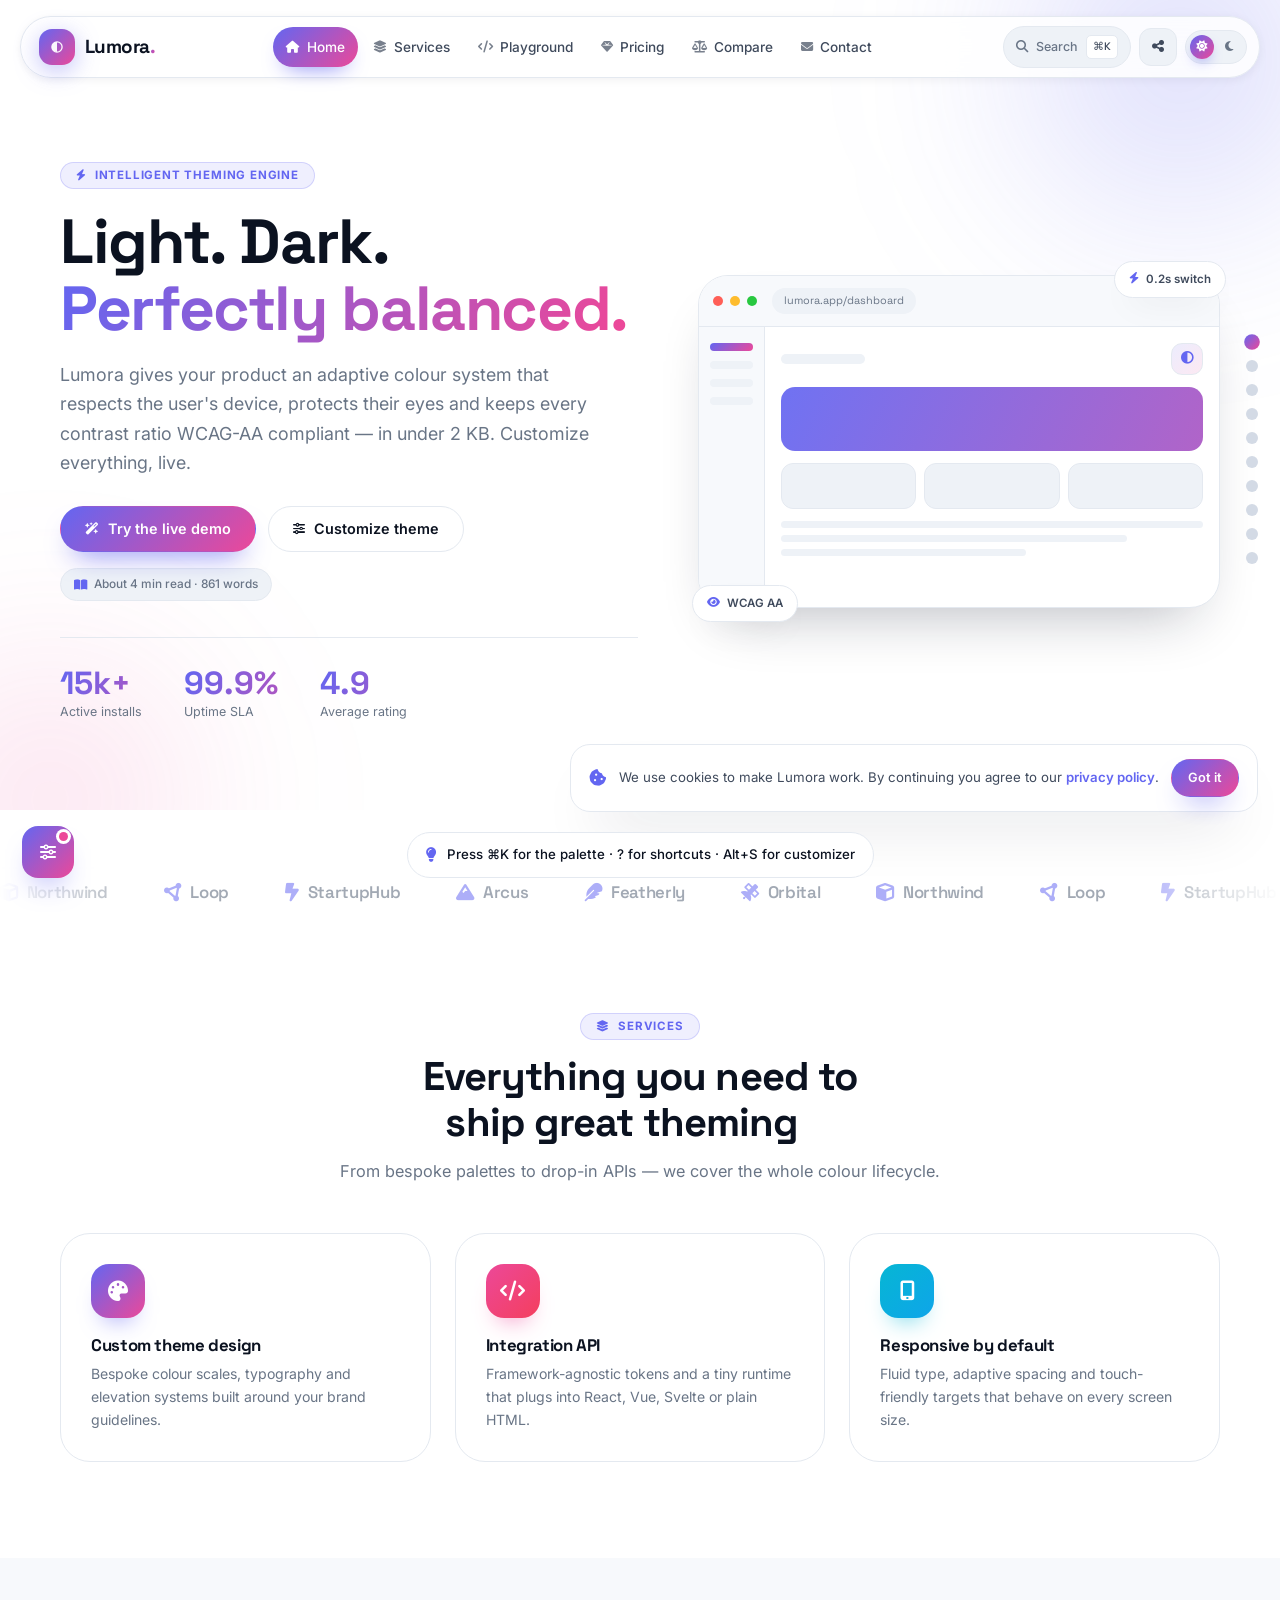
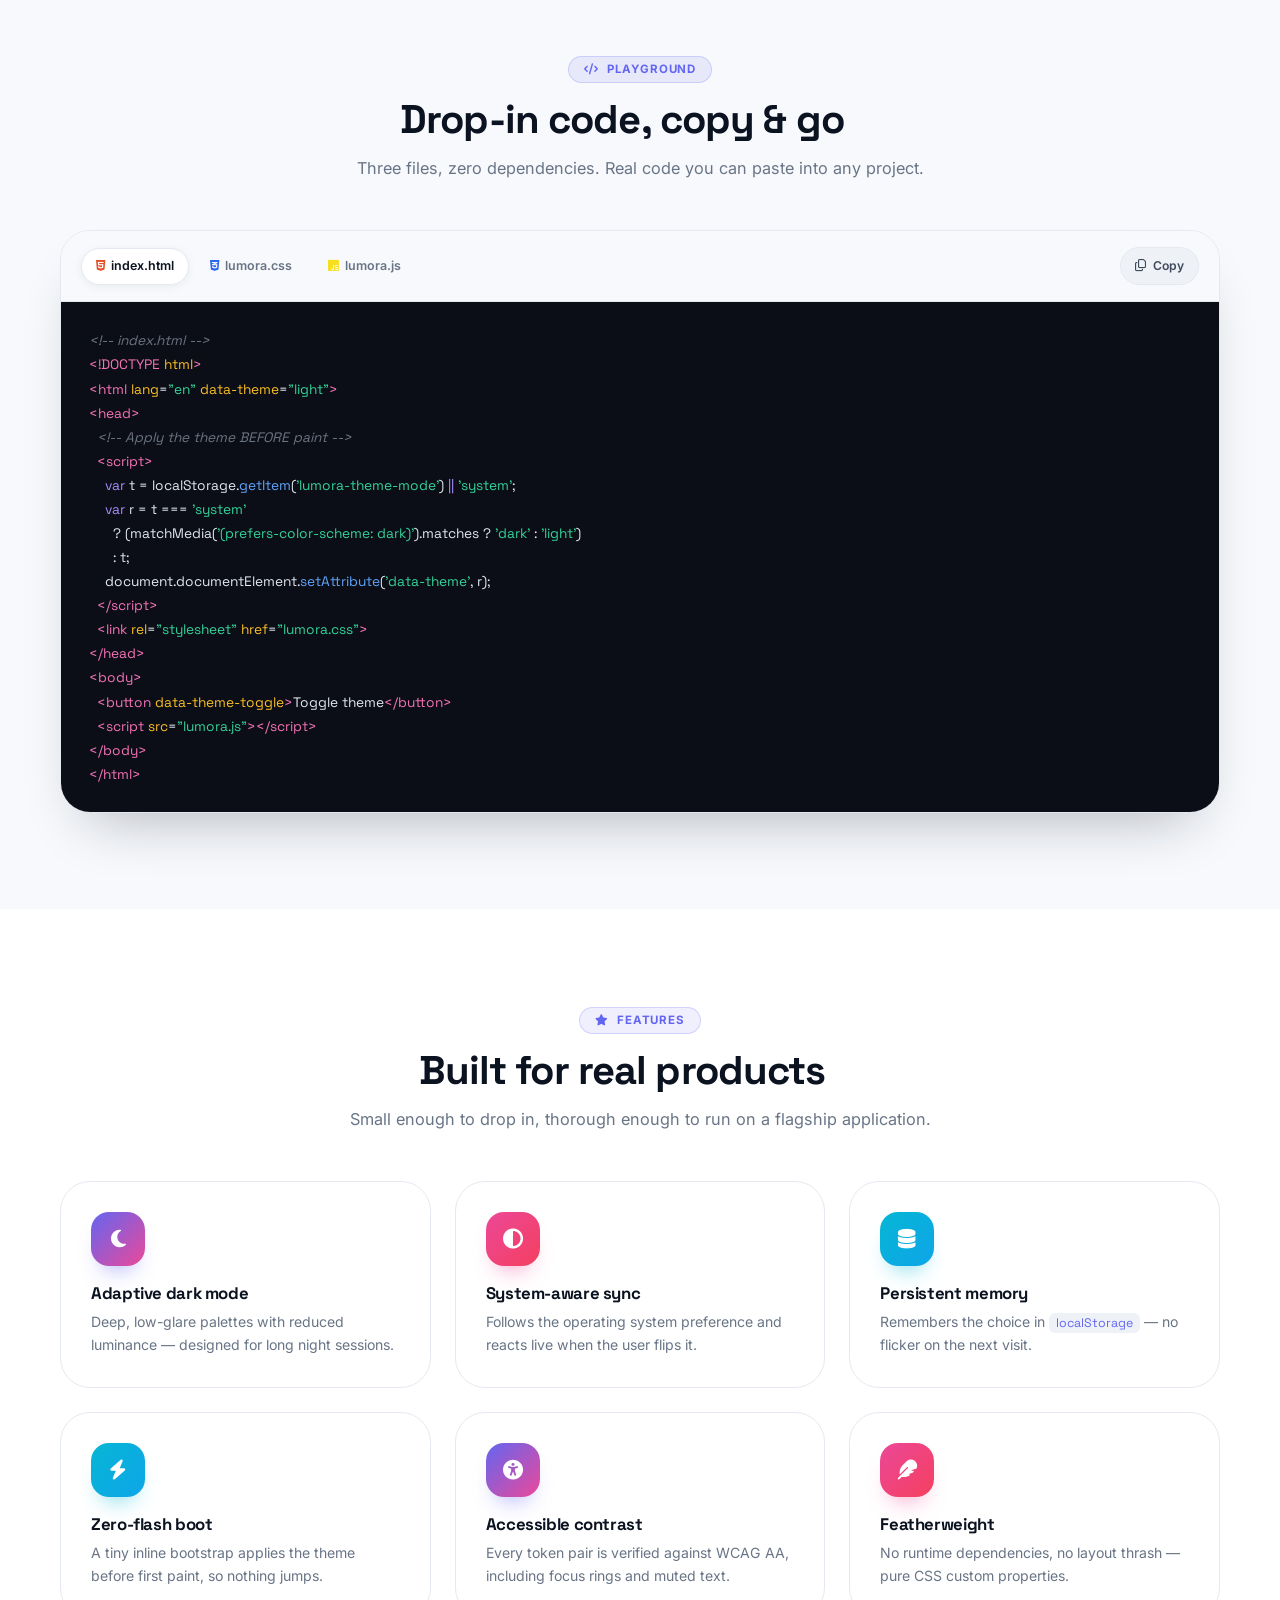
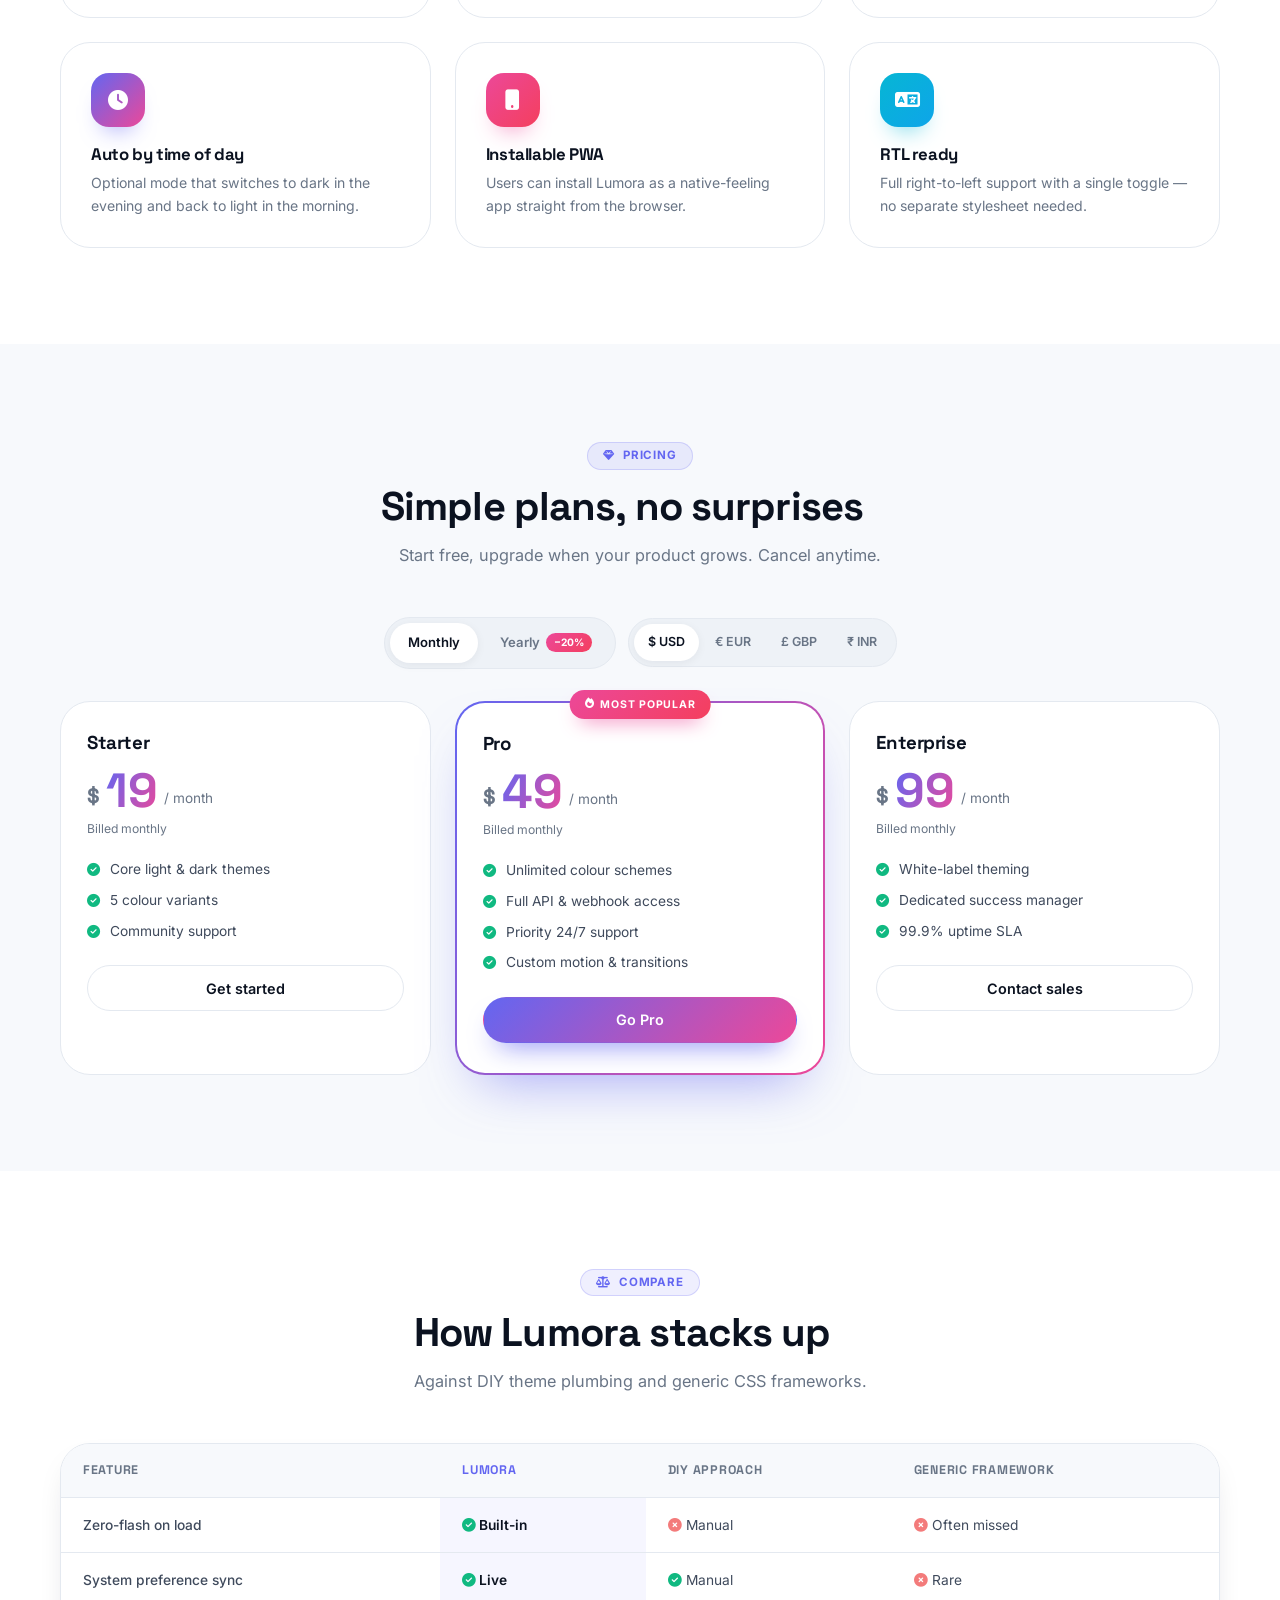
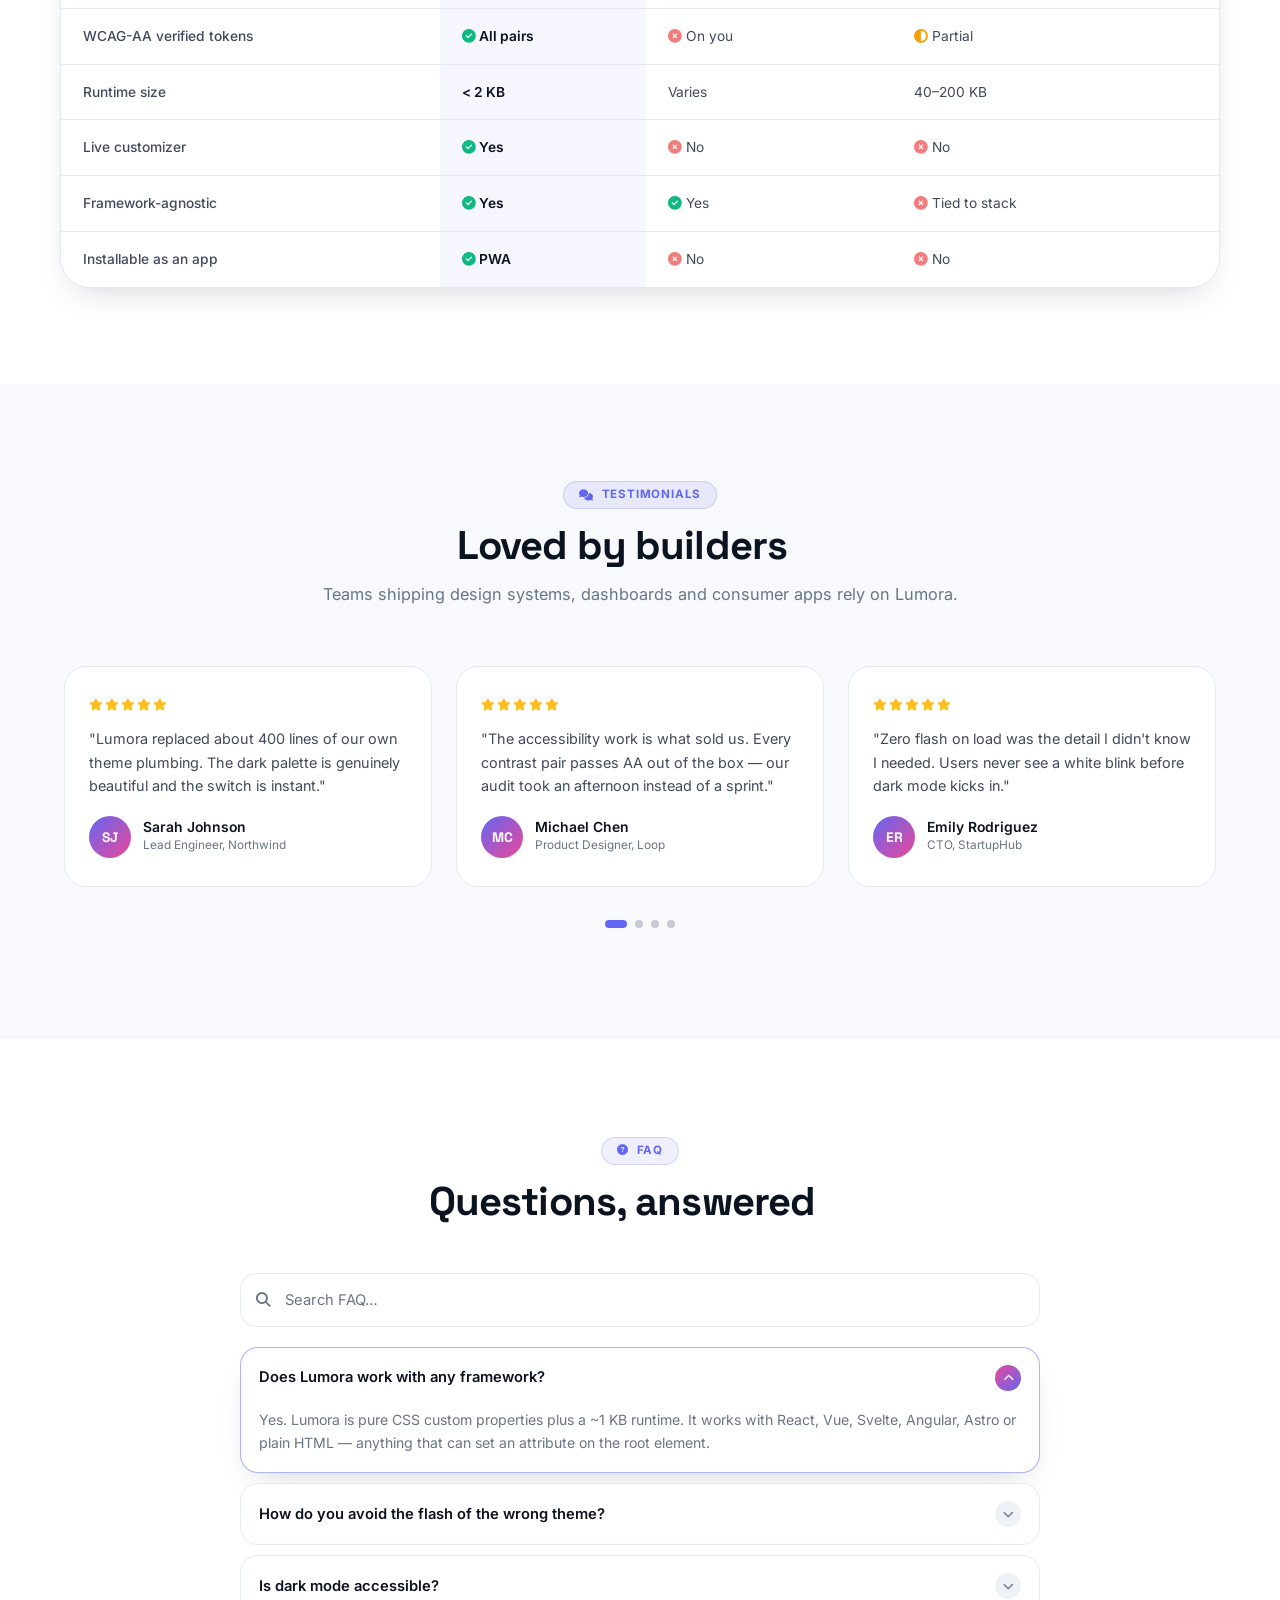
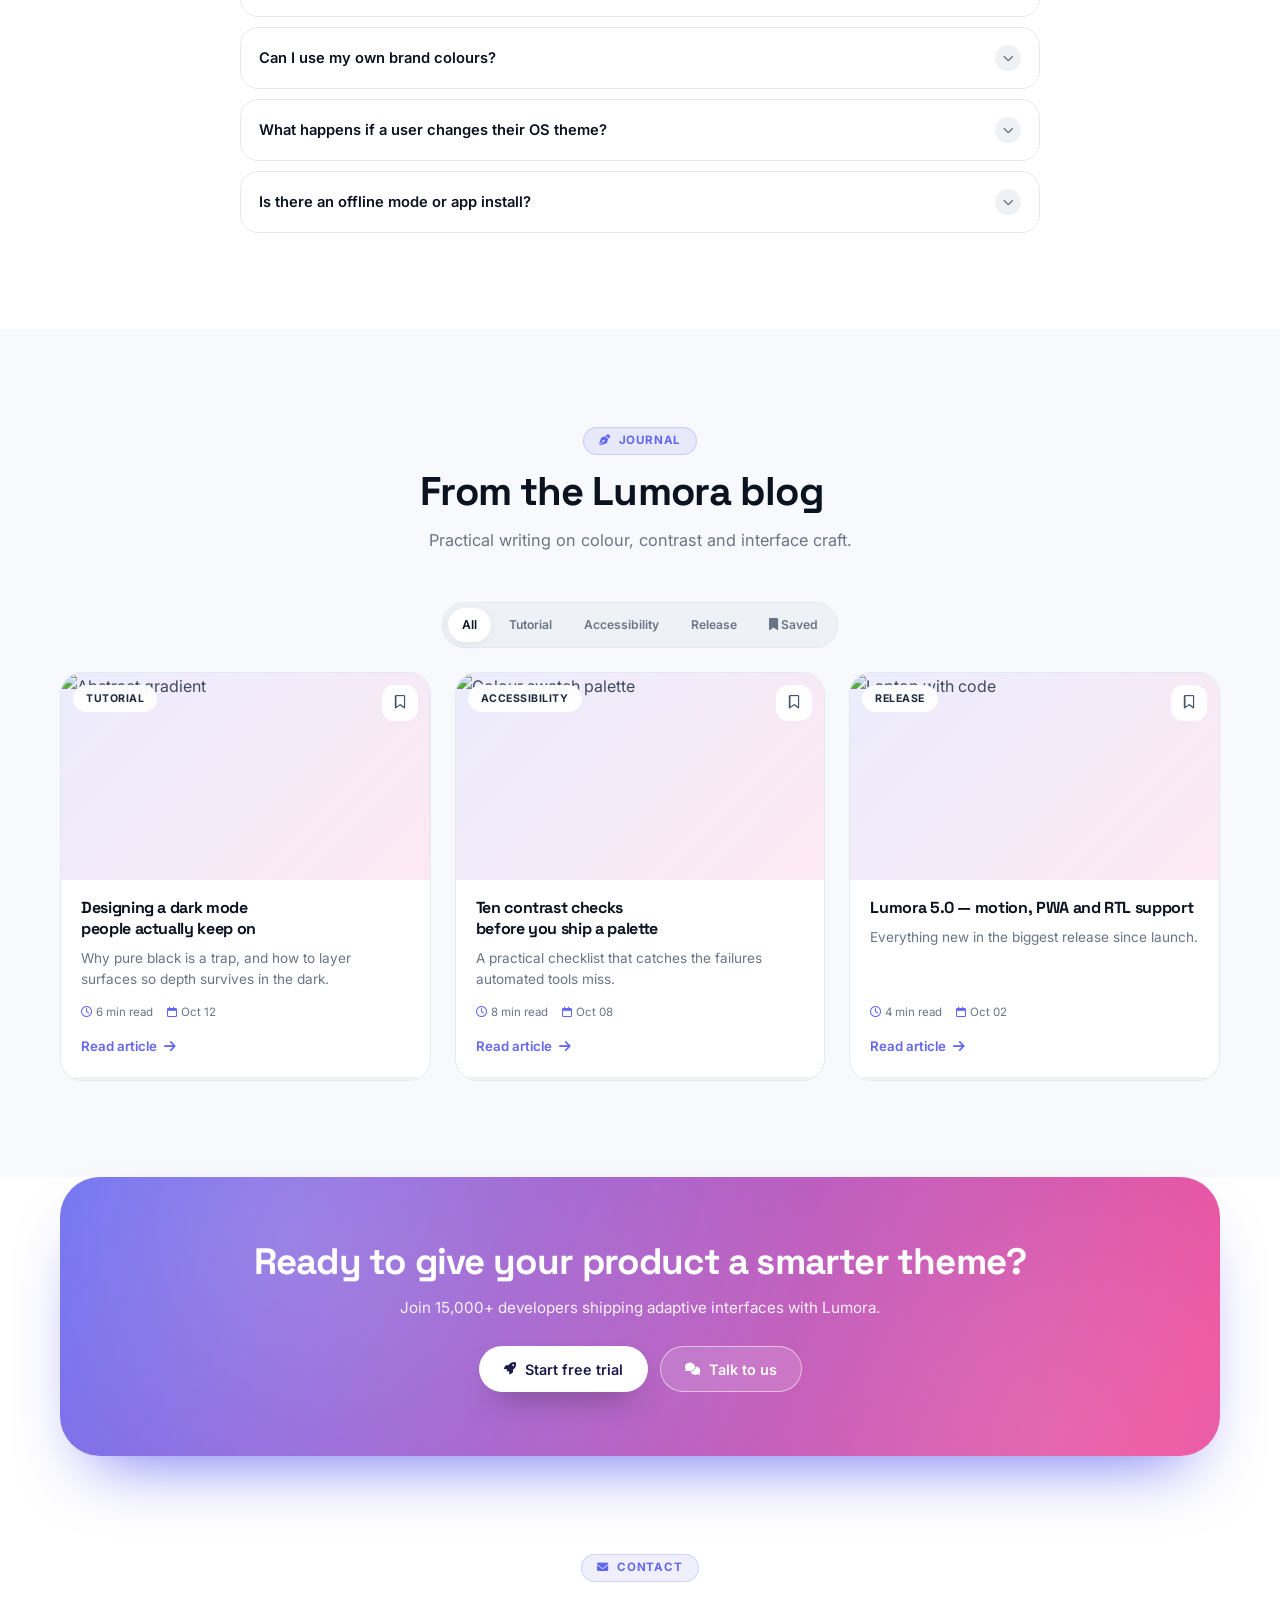
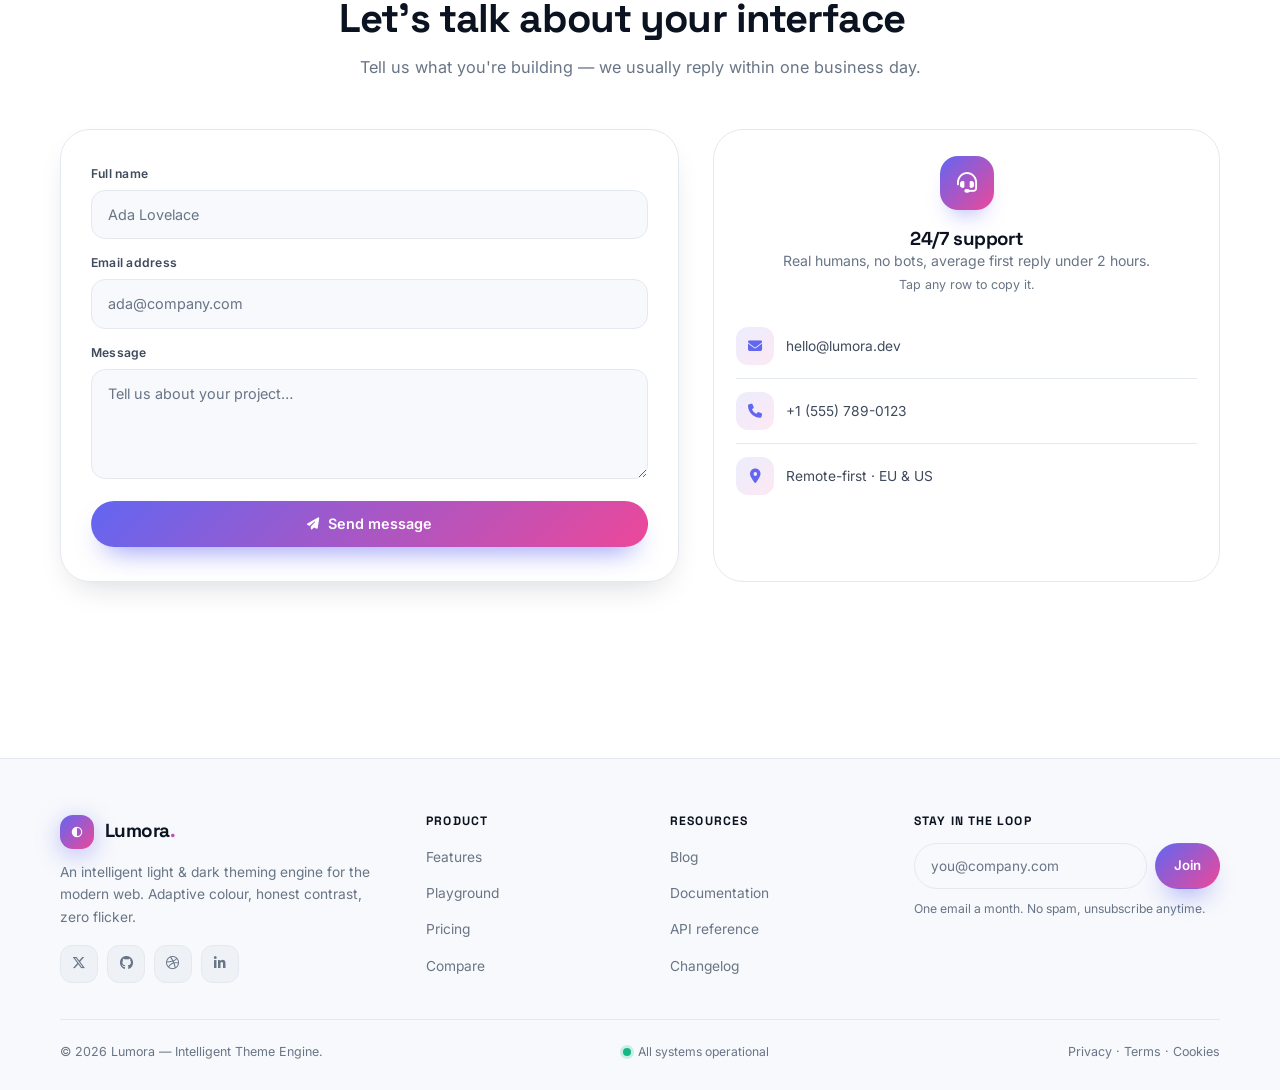
==== commit 88ba50a4: "to added multiple feartures  js file codes to make changes" ====
--- a/index.html
+++ b/index.html
@@ -48,7 +48,7 @@
     })();
   </script>
 
-  
+  <link rel="stylesheet" href="css/style.css">
 </head>
 
 <body>
@@ -1022,7 +1022,7 @@
   </div>
 
   <script src="https://cdn.jsdelivr.net/npm/swiper@11/swiper-bundle.min.js" defer></script>
-  
+  <script src="js/script.js"></script>
 </body>
 
 </html>
--- a/css/style.css
+++ b/css/style.css
@@ -0,0 +1,3943 @@
+
+    :root {
+      --primary: #6366f1;
+      --primary-rgb: 99, 102, 241;
+      --secondary: #ec4899;
+      --secondary-rgb: 236, 72, 153;
+      --accent: #06b6d4;
+      --success: #10b981;
+      --warning: #f59e0b;
+      --danger: #ef4444;
+
+      --bg-primary: #ffffff;
+      --bg-secondary: #f7f9fc;
+      --bg-tertiary: #eef2f7;
+      --card-bg: #ffffff;
+      --nav-bg: rgba(255, 255, 255, .85);
+      --footer-bg: #f7f9fc;
+      --border-color: #e4e9f0;
+      --border-strong: #d3dae5;
+
+      --text-primary: #0b1220;
+      --text-secondary: #3f4a5c;
+      --text-muted: #697586;
+
+      --shadow-sm: 0 2px 10px rgba(15, 23, 42, .06);
+      --shadow-md: 0 14px 34px -16px rgba(15, 23, 42, .22);
+      --shadow-lg: 0 30px 60px -28px rgba(15, 23, 42, .32);
+
+      --radius-scale: 1;
+      --font-scale: 1;
+      --radius-sm: calc(14px * var(--radius-scale));
+      --radius: calc(22px * var(--radius-scale));
+      --radius-lg: calc(30px * var(--radius-scale));
+      --radius-xl: calc(40px * var(--radius-scale));
+
+      --ring: 0 0 0 3px rgba(var(--primary-rgb), .28);
+      --ease-out: cubic-bezier(.2, .7, .3, 1);
+      --ease-spring: cubic-bezier(.34, 1.4, .64, 1);
+    }
+
+    [data-accent="indigo"] {
+      --primary: #6366f1;
+      --primary-rgb: 99, 102, 241;
+    }
+
+    [data-accent="violet"] {
+      --primary: #8b5cf6;
+      --primary-rgb: 139, 92, 246;
+    }
+
+    [data-accent="pink"] {
+      --primary: #ec4899;
+      --primary-rgb: 236, 72, 153;
+    }
+
+    [data-accent="emerald"] {
+      --primary: #10b981;
+      --primary-rgb: 16, 185, 129;
+    }
+
+    [data-accent="amber"] {
+      --primary: #f59e0b;
+      --primary-rgb: 245, 158, 11;
+    }
+
+    [data-accent="sky"] {
+      --primary: #0ea5e9;
+      --primary-rgb: 14, 165, 233;
+    }
+
+    [data-theme="dark"] {
+      --primary: #818cf8;
+      --primary-rgb: 129, 140, 248;
+      --secondary: #f472b6;
+      --secondary-rgb: 244, 114, 182;
+      --accent: #2dd4bf;
+      --bg-primary: #08090d;
+      --bg-secondary: #0e1015;
+      --bg-tertiary: #171a22;
+      --card-bg: #0e1015;
+      --nav-bg: rgba(8, 9, 13, .85);
+      --footer-bg: #0b0c11;
+      --border-color: #1e2430;
+      --border-strong: #2a3242;
+      --text-primary: #f2f5f9;
+      --text-secondary: #c2cad8;
+      --text-muted: #8b95a6;
+      --shadow-sm: 0 2px 10px rgba(0, 0, 0, .45);
+      --shadow-md: 0 16px 40px -18px rgba(0, 0, 0, .75);
+      --shadow-lg: 0 34px 70px -30px rgba(0, 0, 0, .9);
+    }
+
+    [data-theme="dark"][data-accent="indigo"] {
+      --primary: #818cf8;
+      --primary-rgb: 129, 140, 248;
+    }
+
+    [data-theme="dark"][data-accent="violet"] {
+      --primary: #a78bfa;
+      --primary-rgb: 167, 139, 250;
+    }
+
+    [data-theme="dark"][data-accent="pink"] {
+      --primary: #f472b6;
+      --primary-rgb: 244, 114, 182;
+    }
+
+    [data-theme="dark"][data-accent="emerald"] {
+      --primary: #34d399;
+      --primary-rgb: 52, 211, 153;
+    }
+
+    [data-theme="dark"][data-accent="amber"] {
+      --primary: #fbbf24;
+      --primary-rgb: 251, 191, 36;
+    }
+
+    [data-theme="dark"][data-accent="sky"] {
+      --primary: #38bdf8;
+      --primary-rgb: 56, 189, 248;
+    }
+
+    :root,
+    [data-accent] {
+      --gradient-1: linear-gradient(135deg, var(--primary) 0%, var(--secondary) 100%);
+      --gradient-2: linear-gradient(135deg, var(--secondary) 0%, #f43f5e 100%);
+      --gradient-3: linear-gradient(115deg, var(--primary) 0%, var(--secondary) 100%);
+      --gradient-soft: linear-gradient(135deg, rgba(var(--primary-rgb), .12), rgba(var(--secondary-rgb), .12));
+    }
+
+    *,
+    *::before,
+    *::after {
+      box-sizing: border-box;
+      margin: 0;
+      padding: 0;
+    }
+
+    html {
+      -webkit-text-size-adjust: 100%;
+      text-size-adjust: 100%;
+      scroll-behavior: smooth;
+      overflow-x: hidden;
+      font-size: calc(16px * var(--font-scale));
+    }
+
+    body {
+      font-family: 'Inter', -apple-system, BlinkMacSystemFont, 'Segoe UI', Roboto, sans-serif;
+      font-size: 1rem;
+      line-height: 1.65;
+      color: var(--text-secondary);
+      background: var(--bg-primary);
+      min-height: 100vh;
+      min-height: 100dvh;
+      overflow-x: hidden;
+      -webkit-font-smoothing: antialiased;
+      -moz-osx-font-smoothing: grayscale;
+      transition: background-color .4s ease, color .3s ease;
+      -webkit-tap-highlight-color: transparent;
+      touch-action: manipulation;
+      padding-bottom: calc(env(safe-area-inset-bottom, 0px));
+    }
+
+    @media (max-width:768px) {
+      body {
+        padding-bottom: calc(64px + env(safe-area-inset-bottom, 0px));
+      }
+    }
+
+    img,
+    svg,
+    video {
+      display: block;
+      max-width: 100%;
+      height: auto;
+    }
+
+    button,
+    input,
+    textarea,
+    select {
+      font: inherit;
+      color: inherit;
+      background: none;
+      border: none;
+    }
+
+    button {
+      cursor: pointer;
+    }
+
+    a {
+      color: inherit;
+      text-decoration: none;
+    }
+
+    ul,
+    ol {
+      list-style: none;
+    }
+
+    code {
+      font-family: 'Space Grotesk', ui-monospace, monospace;
+      font-size: .88em;
+      padding: 2px 7px;
+      border-radius: 6px;
+      background: var(--bg-tertiary);
+      color: var(--primary);
+    }
+
+    :focus-visible {
+      outline: 2px solid var(--primary);
+      outline-offset: 3px;
+      border-radius: 10px;
+    }
+
+    ::selection {
+      background: rgba(var(--primary-rgb), .25);
+      color: var(--text-primary);
+    }
+
+    ::-webkit-scrollbar {
+      width: 10px;
+      height: 10px;
+    }
+
+    ::-webkit-scrollbar-track {
+      background: var(--bg-secondary);
+    }
+
+    ::-webkit-scrollbar-thumb {
+      background: var(--border-strong);
+      border-radius: 99px;
+      border: 2px solid var(--bg-secondary);
+    }
+
+    ::-webkit-scrollbar-thumb:hover {
+      background: var(--primary);
+    }
+
+    .skip-link {
+      position: absolute;
+      top: 0;
+      left: -9999px;
+      z-index: 9999;
+      padding: 12px 22px;
+      background: var(--primary);
+      color: #fff;
+      font-weight: 600;
+      font-size: .9rem;
+      border-radius: 0 0 16px 0;
+      transition: left .2s ease;
+    }
+
+    .skip-link:focus {
+      left: 0;
+      outline: none;
+    }
+
+    .visually-hidden {
+      position: absolute !important;
+      width: 1px;
+      height: 1px;
+      padding: 0;
+      margin: -1px;
+      overflow: hidden;
+      clip: rect(0, 0, 0, 0);
+      white-space: nowrap;
+      border: 0;
+    }
+
+    [dir="rtl"] .brand,
+    [dir="rtl"] .footer-brand,
+    [dir="rtl"] .info-row,
+    [dir="rtl"] .t-user,
+    [dir="rtl"] .cmd-item,
+    [dir="rtl"] .btn,
+    [dir="rtl"] .eyebrow,
+    [dir="rtl"] .nav-link,
+    [dir="rtl"] .reading-pill,
+    [dir="rtl"] .plan-list li,
+    [dir="rtl"] .chip,
+    [dir="rtl"] .nav-inner {
+      flex-direction: row-reverse;
+    }
+
+    [dir="rtl"] .to-top {
+      left: 16px;
+      right: auto;
+    }
+
+    @media (min-width:640px) {
+      [dir="rtl"] .to-top {
+        left: 22px;
+        right: auto;
+      }
+    }
+
+    [dir="rtl"] .fab {
+      right: 16px;
+      left: auto;
+    }
+
+    @media (min-width:640px) {
+      [dir="rtl"] .fab {
+        right: 22px;
+        left: auto;
+      }
+    }
+
+    [dir="rtl"] .blog-link i {
+      transform: scaleX(-1);
+    }
+
+    .shell {
+      width: 100%;
+      max-width: 1240px;
+      margin-inline: auto;
+      padding-inline: 16px;
+    }
+
+    @media (min-width:480px) {
+      .shell {
+        padding-inline: 20px;
+      }
+    }
+
+    @media (min-width:768px) {
+      .shell {
+        padding-inline: 28px;
+      }
+    }
+
+    @media (min-width:1200px) {
+      .shell {
+        padding-inline: 40px;
+      }
+    }
+
+    .section {
+      padding-block: 56px;
+    }
+
+    @media (min-width:640px) {
+      .section {
+        padding-block: 72px;
+      }
+    }
+
+    @media (min-width:1024px) {
+      .section {
+        padding-block: 96px;
+      }
+    }
+
+    .grid {
+      display: grid;
+      gap: 16px;
+    }
+
+    @media (min-width:640px) {
+      .grid {
+        gap: 20px;
+      }
+    }
+
+    @media (min-width:1024px) {
+      .grid {
+        gap: 24px;
+      }
+    }
+
+    .grid-3 {
+      grid-template-columns: 1fr;
+    }
+
+    @media (min-width:560px) {
+      .grid-3 {
+        grid-template-columns: repeat(2, minmax(0, 1fr));
+      }
+    }
+
+    @media (min-width:960px) {
+      .grid-3 {
+        grid-template-columns: repeat(3, minmax(0, 1fr));
+      }
+    }
+
+    h1,
+    h2,
+    h3,
+    h4,
+    h5,
+    h6 {
+      font-family: 'Space Grotesk', 'Inter', sans-serif;
+      font-weight: 700;
+      line-height: 1.15;
+      letter-spacing: -.022em;
+      color: var(--text-primary);
+      text-wrap: balance;
+    }
+
+    .sec-head {
+      max-width: 680px;
+      margin: 0 auto 36px;
+      text-align: center;
+    }
+
+    @media (min-width:768px) {
+      .sec-head {
+        margin-bottom: 48px;
+      }
+    }
+
+    .sec-head h2 {
+      font-size: clamp(1.6rem, 4.2vw, 2.5rem);
+      margin: 14px 0 12px;
+    }
+
+    .sec-head p {
+      font-size: clamp(.92rem, 2vw, 1.02rem);
+      color: var(--text-muted);
+    }
+
+    .eyebrow {
+      display: inline-flex;
+      align-items: center;
+      gap: 8px;
+      padding: 7px 15px;
+      border-radius: 999px;
+      background: rgba(var(--primary-rgb), .10);
+      border: 1px solid rgba(var(--primary-rgb), .22);
+      color: var(--primary);
+      font-size: .72rem;
+      font-weight: 700;
+      letter-spacing: .07em;
+      text-transform: uppercase;
+      line-height: 1;
+    }
+
+    .eyebrow i {
+      font-size: .7rem;
+    }
+
+    .text-grad {
+      background: linear-gradient(115deg, var(--primary) 0%, var(--secondary) 50%, var(--primary) 100%);
+      background-size: 200% auto;
+      -webkit-background-clip: text;
+      background-clip: text;
+      -webkit-text-fill-color: transparent;
+      color: transparent;
+      animation: shimmer 6s linear infinite;
+    }
+
+    @keyframes shimmer {
+      0% {
+        background-position: 0% center;
+      }
+
+      100% {
+        background-position: 200% center;
+      }
+    }
+
+    .btn {
+      position: relative;
+      display: inline-flex;
+      align-items: center;
+      justify-content: center;
+      gap: 9px;
+      min-height: 46px;
+      padding: 12px 24px;
+      border-radius: 999px;
+      border: 1px solid transparent;
+      font-size: .9rem;
+      font-weight: 600;
+      line-height: 1.2;
+      white-space: nowrap;
+      cursor: pointer;
+      user-select: none;
+      overflow: hidden;
+      isolation: isolate;
+      transition: transform .22s var(--ease-out), box-shadow .22s ease,
+        background-color .22s ease, border-color .22s ease, color .22s ease;
+    }
+
+    .btn i {
+      font-size: .85em;
+    }
+
+    .btn:active {
+      transform: scale(.97);
+    }
+
+    .btn-primary {
+      background: var(--gradient-1);
+      color: #fff;
+      box-shadow: 0 14px 28px -14px rgba(var(--primary-rgb), .95);
+    }
+
+    .btn-primary:hover {
+      transform: translateY(-3px);
+      box-shadow: 0 20px 38px -16px rgba(var(--primary-rgb), 1);
+    }
+
+    .btn-primary::after {
+      content: '';
+      position: absolute;
+      top: 0;
+      left: -120%;
+      width: 60%;
+      height: 100%;
+      background: linear-gradient(90deg, transparent, rgba(255, 255, 255, .4), transparent);
+      transform: skewX(-20deg);
+      transition: left .55s ease;
+      pointer-events: none;
+    }
+
+    .btn-primary:hover::after {
+      left: 140%;
+    }
+
+    .btn-ghost {
+      background: var(--card-bg);
+      border-color: var(--border-color);
+      color: var(--text-primary);
+    }
+
+    .btn-ghost:hover {
+      border-color: var(--primary);
+      color: var(--primary);
+      transform: translateY(-3px);
+      box-shadow: var(--shadow-md);
+    }
+
+    .btn-white {
+      background: #fff;
+      color: #1e1b4b;
+      box-shadow: 0 16px 32px -16px rgba(0, 0, 0, .5);
+    }
+
+    .btn-white:hover {
+      transform: translateY(-3px);
+    }
+
+    .btn-outline-white {
+      background: rgba(255, 255, 255, .14);
+      border-color: rgba(255, 255, 255, .55);
+      color: #fff;
+      -webkit-backdrop-filter: blur(6px);
+      backdrop-filter: blur(6px);
+    }
+
+    .btn-outline-white:hover {
+      background: rgba(255, 255, 255, .24);
+      transform: translateY(-3px);
+    }
+
+    .btn-block {
+      width: 100%;
+    }
+
+    .btn .ripple {
+      position: absolute;
+      border-radius: 50%;
+      background: rgba(255, 255, 255, .45);
+      transform: scale(0);
+      animation: ripple .65s var(--ease-out) forwards;
+      pointer-events: none;
+    }
+
+    .btn-ghost .ripple {
+      background: rgba(var(--primary-rgb), .28);
+    }
+
+    @keyframes ripple {
+      to {
+        transform: scale(4);
+        opacity: 0;
+      }
+    }
+
+    .icon-btn {
+      display: inline-flex;
+      align-items: center;
+      justify-content: center;
+      width: 38px;
+      height: 38px;
+      border-radius: 12px;
+      flex-shrink: 0;
+      background: var(--bg-tertiary);
+      border: 1px solid var(--border-color);
+      color: var(--text-secondary);
+      font-size: .85rem;
+      transition: transform .22s var(--ease-spring), border-color .22s ease,
+        color .22s ease, background .22s ease;
+    }
+
+    .icon-btn:hover {
+      border-color: var(--primary);
+      color: var(--primary);
+      transform: translateY(-2px);
+    }
+
+    .icon-btn[hidden] {
+      display: none;
+    }
+
+    .scroll-progress {
+      position: fixed;
+      top: 0;
+      left: 0;
+      right: 0;
+      height: 3px;
+      z-index: 1001;
+      background: transparent;
+      pointer-events: none;
+    }
+
+    .scroll-progress__bar {
+      height: 100%;
+      width: 0%;
+      background: var(--gradient-3);
+      background-size: 200% auto;
+      animation: shimmer 4s linear infinite;
+      box-shadow: 0 0 12px rgba(var(--primary-rgb), .7);
+      transition: width .1s linear;
+    }
+
+    /* NAVBAR */
+    .nav-wrap {
+      position: fixed;
+      top: 12px;
+      left: 50%;
+      transform: translateX(-50%);
+      width: min(1240px, calc(100% - 20px));
+      z-index: 1000;
+      border-radius: 999px;
+      background: var(--nav-bg);
+      -webkit-backdrop-filter: blur(20px) saturate(180%);
+      backdrop-filter: blur(20px) saturate(180%);
+      border: 1px solid var(--border-color);
+      box-shadow: var(--shadow-sm);
+      transition: top .3s ease, box-shadow .3s ease, background-color .4s ease, border-color .4s ease;
+    }
+
+    @media (min-width:640px) {
+      .nav-wrap {
+        top: 16px;
+        width: min(1240px, calc(100% - 32px));
+      }
+    }
+
+    .nav-wrap.scrolled {
+      top: 8px;
+      box-shadow: var(--shadow-md);
+    }
+
+    .nav-inner {
+      display: flex;
+      align-items: center;
+      justify-content: space-between;
+      gap: 12px;
+      padding: 9px 10px 9px 14px;
+    }
+
+    @media (min-width:640px) {
+      .nav-inner {
+        padding: 9px 12px 9px 18px;
+        gap: 16px;
+      }
+    }
+
+    .brand {
+      display: inline-flex;
+      align-items: center;
+      gap: 10px;
+      flex-shrink: 0;
+      min-width: 0;
+    }
+
+    .brand-mark {
+      width: 34px;
+      height: 34px;
+      flex-shrink: 0;
+      border-radius: 13px;
+      background: var(--gradient-1);
+      display: grid;
+      place-items: center;
+      padding: 6px;
+      filter: drop-shadow(0 6px 12px rgba(var(--primary-rgb), .4));
+      transition: transform .5s var(--ease-spring);
+    }
+
+    @media (min-width:640px) {
+      .brand-mark {
+        width: 36px;
+        height: 36px;
+      }
+    }
+
+    .brand:hover .brand-mark {
+      transform: rotate(-12deg) scale(1.08);
+    }
+
+    .brand-mark svg {
+      width: 100%;
+      height: 100%;
+      display: block;
+    }
+
+    .brand-name {
+      font-family: 'Space Grotesk', sans-serif;
+      font-size: 1.08rem;
+      font-weight: 700;
+      letter-spacing: -.03em;
+      line-height: 1;
+      color: var(--text-primary);
+      white-space: nowrap;
+    }
+
+    @media (min-width:640px) {
+      .brand-name {
+        font-size: 1.18rem;
+      }
+    }
+
+    .brand-name::after {
+      content: '.';
+      background: var(--gradient-3);
+      -webkit-background-clip: text;
+      background-clip: text;
+      -webkit-text-fill-color: transparent;
+      color: transparent;
+    }
+
+    .nav-menu {
+      display: flex;
+      align-items: center;
+      gap: 2px;
+    }
+
+    .nav-link {
+      position: relative;
+      display: inline-flex;
+      align-items: center;
+      gap: 7px;
+      min-height: 40px;
+      padding: 8px 13px;
+      border-radius: 999px;
+      font-size: .85rem;
+      font-weight: 500;
+      color: var(--text-secondary);
+      white-space: nowrap;
+      transition: background-color .22s ease, color .22s ease;
+    }
+
+    .nav-link i {
+      font-size: .76rem;
+      opacity: .7;
+      transition: opacity .22s ease, transform .22s ease;
+    }
+
+    .nav-link:hover {
+      background: var(--bg-tertiary);
+      color: var(--text-primary);
+    }
+
+    .nav-link:hover i {
+      transform: scale(1.15);
+    }
+
+    .nav-link.active {
+      background: var(--gradient-1);
+      color: #fff;
+      box-shadow: 0 10px 22px -12px rgba(var(--primary-rgb), 1);
+    }
+
+    .nav-link.active i {
+      opacity: 1;
+    }
+
+    .nav-actions {
+      display: flex;
+      align-items: center;
+      gap: 8px;
+      flex-shrink: 0;
+    }
+
+    .cmd-btn {
+      display: none;
+      align-items: center;
+      gap: 8px;
+      min-height: 38px;
+      padding: 8px 12px;
+      border-radius: 999px;
+      background: var(--bg-tertiary);
+      border: 1px solid var(--border-color);
+      color: var(--text-muted);
+      font-size: .78rem;
+      font-weight: 500;
+      transition: border-color .22s ease, color .22s ease;
+    }
+
+    .cmd-btn:hover {
+      border-color: var(--primary);
+      color: var(--primary);
+    }
+
+    .cmd-btn kbd {
+      font-family: 'Space Grotesk', monospace;
+      font-size: .68rem;
+      padding: 2px 6px;
+      border-radius: 5px;
+      background: var(--card-bg);
+      border: 1px solid var(--border-color);
+      color: var(--text-secondary);
+    }
+
+    @media (min-width:1100px) {
+      .cmd-btn {
+        display: inline-flex;
+      }
+    }
+
+    .theme-toggle {
+      position: relative;
+      display: flex;
+      align-items: center;
+      gap: 3px;
+      width: 62px;
+      height: 34px;
+      padding: 4px;
+      border-radius: 999px;
+      background: var(--bg-tertiary);
+      border: 1px solid var(--border-color);
+      transition: background-color .3s ease, border-color .3s ease;
+    }
+
+    .theme-toggle:hover {
+      border-color: var(--primary);
+    }
+
+    .tt-icon {
+      position: relative;
+      z-index: 2;
+      width: 24px;
+      height: 24px;
+      display: grid;
+      place-items: center;
+      font-size: .7rem;
+      color: var(--text-muted);
+      transition: color .3s ease;
+      pointer-events: none;
+    }
+
+    [data-theme="light"] .tt-sun {
+      color: #fff;
+    }
+
+    [data-theme="dark"] .tt-moon {
+      color: #fff;
+    }
+
+    .tt-thumb {
+      position: absolute;
+      top: 4px;
+      left: 4px;
+      width: 24px;
+      height: 24px;
+      border-radius: 50%;
+      background: var(--gradient-1);
+      box-shadow: 0 6px 14px -6px rgba(var(--primary-rgb), 1);
+      transition: transform .45s var(--ease-spring), background .35s ease;
+    }
+
+    [data-theme="dark"] .tt-thumb {
+      transform: translateX(30px);
+      background: var(--gradient-2);
+    }
+
+    .menu-btn {
+      display: grid;
+      place-items: center;
+      width: 40px;
+      height: 40px;
+      border-radius: 14px;
+      border: 1px solid var(--border-color);
+      background: var(--bg-tertiary);
+      color: var(--text-primary);
+      font-size: .95rem;
+      transition: background-color .22s ease, border-color .22s ease, color .22s ease;
+    }
+
+    .menu-btn:hover {
+      border-color: var(--primary);
+      color: var(--primary);
+    }
+
+    @media (max-width:959px) {
+      .nav-menu {
+        position: absolute;
+        top: calc(100% + 10px);
+        left: 0;
+        right: 0;
+        flex-direction: column;
+        align-items: stretch;
+        gap: 4px;
+        padding: 12px;
+        background: var(--card-bg);
+        border: 1px solid var(--border-color);
+        border-radius: 26px;
+        box-shadow: var(--shadow-lg);
+        max-height: min(72vh, 540px);
+        overflow-y: auto;
+        overscroll-behavior: contain;
+        -webkit-overflow-scrolling: touch;
+        opacity: 0;
+        visibility: hidden;
+        pointer-events: none;
+        transform: translateY(-12px) scale(.97);
+        transform-origin: top center;
+        transition: opacity .25s ease, transform .32s cubic-bezier(.2, .9, .3, 1.1), visibility .25s ease;
+      }
+
+      .nav-menu.open {
+        opacity: 1;
+        visibility: visible;
+        pointer-events: auto;
+        transform: translateY(0) scale(1);
+      }
+
+      .nav-link {
+        width: 100%;
+        min-height: 48px;
+        padding: 12px 16px;
+        font-size: .95rem;
+        border-radius: 16px;
+      }
+
+      .nav-link i {
+        width: 20px;
+        text-align: center;
+        font-size: .88rem;
+        opacity: .85;
+      }
+    }
+
+    @media (min-width:960px) {
+      .menu-btn {
+        display: none;
+      }
+    }
+
+    /* HERO */
+    .hero {
+      position: relative;
+      padding: 110px 0 56px;
+      overflow: hidden;
+    }
+
+    @media (min-width:640px) {
+      .hero {
+        padding: 132px 0 68px;
+      }
+    }
+
+    @media (min-width:1024px) {
+      .hero {
+        padding: 160px 0 88px;
+      }
+    }
+
+    .hero::before,
+    .hero::after {
+      content: '';
+      position: absolute;
+      border-radius: 50%;
+      filter: blur(90px);
+      pointer-events: none;
+      z-index: 0;
+    }
+
+    .hero::before {
+      width: min(440px, 90vw);
+      height: min(440px, 90vw);
+      top: -160px;
+      right: -120px;
+      background: radial-gradient(circle, rgba(var(--primary-rgb), .32), transparent 70%);
+      animation: float 11s ease-in-out infinite;
+    }
+
+    .hero::after {
+      width: min(380px, 80vw);
+      height: min(380px, 80vw);
+      bottom: -180px;
+      left: -140px;
+      background: radial-gradient(circle, rgba(var(--secondary-rgb), .24), transparent 70%);
+      animation: float 14s ease-in-out infinite reverse;
+    }
+
+    @keyframes float {
+
+      0%,
+      100% {
+        transform: translate(0, 0) scale(1);
+      }
+
+      50% {
+        transform: translate(-22px, 24px) scale(1.06);
+      }
+    }
+
+    .hero-grid {
+      position: relative;
+      z-index: 1;
+      display: grid;
+      grid-template-columns: 1fr;
+      gap: 48px;
+      align-items: center;
+    }
+
+    @media (min-width:1024px) {
+      .hero-grid {
+        grid-template-columns: 1.05fr .95fr;
+        gap: 60px;
+      }
+    }
+
+    .hero h1 {
+      font-size: clamp(2rem, 6.5vw, 3.9rem);
+      line-height: 1.06;
+      margin: 20px 0 18px;
+    }
+
+    .hero-lead {
+      font-size: clamp(.95rem, 2.2vw, 1.12rem);
+      color: var(--text-muted);
+      max-width: 560px;
+    }
+
+    .hero-cta {
+      display: flex;
+      flex-wrap: wrap;
+      gap: 12px;
+      margin-top: 28px;
+    }
+
+    @media (max-width:420px) {
+      .hero-cta .btn {
+        flex: 1 1 100%;
+      }
+    }
+
+    .stats {
+      display: grid;
+      grid-template-columns: repeat(3, 1fr);
+      gap: 16px;
+      margin-top: 36px;
+      padding-top: 28px;
+      border-top: 1px solid var(--border-color);
+    }
+
+    @media (min-width:640px) {
+      .stats {
+        display: flex;
+        flex-wrap: wrap;
+        gap: 22px 42px;
+      }
+    }
+
+    .stat-num {
+      font-family: 'Space Grotesk', sans-serif;
+      font-size: clamp(1.3rem, 3.6vw, 2rem);
+      font-weight: 700;
+      line-height: 1.1;
+      background: var(--gradient-3);
+      background-size: 200% auto;
+      -webkit-background-clip: text;
+      background-clip: text;
+      -webkit-text-fill-color: transparent;
+      color: transparent;
+      animation: shimmer 5s linear infinite;
+    }
+
+    .stat-lbl {
+      font-size: .78rem;
+      color: var(--text-muted);
+    }
+
+    .hero-visual {
+      position: relative;
+    }
+
+    .mock-window {
+      position: relative;
+      z-index: 2;
+      background: var(--card-bg);
+      border: 1px solid var(--border-color);
+      border-radius: var(--radius-lg);
+      overflow: hidden;
+      box-shadow: var(--shadow-lg);
+      transition: background-color .4s ease, border-color .4s ease, box-shadow .4s ease;
+    }
+
+    .mock-bar {
+      display: flex;
+      align-items: center;
+      gap: 7px;
+      padding: 12px 14px;
+      background: var(--bg-secondary);
+      border-bottom: 1px solid var(--border-color);
+    }
+
+    .mock-dot {
+      width: 10px;
+      height: 10px;
+      border-radius: 50%;
+      flex-shrink: 0;
+    }
+
+    .mock-dot.r {
+      background: #ff5f57;
+    }
+
+    .mock-dot.y {
+      background: #febc2e;
+    }
+
+    .mock-dot.g {
+      background: #28c840;
+    }
+
+    .mock-url {
+      margin-left: 8px;
+      font-family: 'Space Grotesk', monospace;
+      font-size: .68rem;
+      color: var(--text-muted);
+      background: var(--bg-tertiary);
+      padding: 4px 12px;
+      border-radius: 999px;
+      white-space: nowrap;
+      overflow: hidden;
+      text-overflow: ellipsis;
+      min-width: 0;
+    }
+
+    .mock-body {
+      display: grid;
+      grid-template-columns: 52px 1fr;
+      min-height: 240px;
+    }
+
+    @media (min-width:640px) {
+      .mock-body {
+        grid-template-columns: 66px 1fr;
+        min-height: 280px;
+      }
+    }
+
+    .mock-side {
+      padding: 16px 11px;
+      display: flex;
+      flex-direction: column;
+      gap: 10px;
+      background: var(--bg-secondary);
+      border-right: 1px solid var(--border-color);
+    }
+
+    .mock-pill {
+      height: 8px;
+      border-radius: 999px;
+      background: var(--bg-tertiary);
+    }
+
+    .mock-pill.active {
+      background: var(--gradient-1);
+    }
+
+    .mock-main {
+      padding: 16px;
+      display: flex;
+      flex-direction: column;
+      gap: 12px;
+      min-width: 0;
+    }
+
+    .mock-head {
+      display: flex;
+      align-items: center;
+      justify-content: space-between;
+      gap: 12px;
+    }
+
+    .mock-title {
+      height: 10px;
+      width: 84px;
+      border-radius: 999px;
+      background: var(--bg-tertiary);
+    }
+
+    .mock-toggle {
+      width: 32px;
+      height: 32px;
+      border-radius: 11px;
+      display: grid;
+      place-items: center;
+      background: var(--gradient-soft);
+      border: 1px solid var(--border-color);
+      color: var(--primary);
+      font-size: .8rem;
+      flex-shrink: 0;
+      transition: transform .4s var(--ease-spring), border-color .22s ease;
+    }
+
+    .mock-toggle:hover {
+      transform: rotate(180deg);
+      border-color: var(--primary);
+    }
+
+    .mock-hero {
+      height: 64px;
+      border-radius: 14px;
+      background: var(--gradient-3);
+      background-size: 200% auto;
+      animation: shimmer 8s linear infinite;
+      opacity: .92;
+    }
+
+    .mock-row {
+      display: grid;
+      grid-template-columns: repeat(3, 1fr);
+      gap: 8px;
+    }
+
+    .mock-card {
+      height: 46px;
+      border-radius: 12px;
+      background: var(--bg-tertiary);
+      border: 1px solid var(--border-color);
+    }
+
+    .mock-lines {
+      display: flex;
+      flex-direction: column;
+      gap: 7px;
+    }
+
+    .mock-lines span {
+      height: 7px;
+      border-radius: 999px;
+      background: var(--bg-tertiary);
+    }
+
+    .mock-lines span:nth-child(1) {
+      width: 100%;
+    }
+
+    .mock-lines span:nth-child(2) {
+      width: 82%;
+    }
+
+    .mock-lines span:nth-child(3) {
+      width: 58%;
+    }
+
+    .chip {
+      position: absolute;
+      z-index: 3;
+      display: inline-flex;
+      align-items: center;
+      gap: 7px;
+      padding: 8px 14px;
+      border-radius: 999px;
+      background: var(--card-bg);
+      border: 1px solid var(--border-color);
+      box-shadow: var(--shadow-md);
+      font-size: .72rem;
+      font-weight: 600;
+      color: var(--text-secondary);
+      white-space: nowrap;
+    }
+
+    .chip i {
+      color: var(--primary);
+    }
+
+    .chip-1 {
+      top: -14px;
+      right: -6px;
+      animation: bob 5s ease-in-out infinite;
+    }
+
+    .chip-2 {
+      bottom: -14px;
+      left: -6px;
+      animation: bob 6.5s ease-in-out infinite reverse;
+    }
+
+    @keyframes bob {
+
+      0%,
+      100% {
+        transform: translateY(0);
+      }
+
+      50% {
+        transform: translateY(-10px);
+      }
+    }
+
+    @media (max-width:380px) {
+      .chip {
+        font-size: .66rem;
+        padding: 6px 11px;
+      }
+    }
+
+    .reading-pill {
+      display: inline-flex;
+      align-items: center;
+      gap: 7px;
+      margin-top: 16px;
+      padding: 6px 13px;
+      border-radius: 999px;
+      background: var(--bg-tertiary);
+      border: 1px solid var(--border-color);
+      font-size: .74rem;
+      font-weight: 500;
+      color: var(--text-muted);
+    }
+
+    .reading-pill i {
+      color: var(--primary);
+    }
+
+    /* TRUST */
+    .trust {
+      padding: 28px 0 8px;
+    }
+
+    .trust-label {
+      text-align: center;
+      font-size: .72rem;
+      font-weight: 700;
+      letter-spacing: .14em;
+      text-transform: uppercase;
+      color: var(--text-muted);
+      margin-bottom: 22px;
+    }
+
+    .marquee {
+      position: relative;
+      overflow: hidden;
+      -webkit-mask-image: linear-gradient(90deg, transparent, #000 12%, #000 88%, transparent);
+      mask-image: linear-gradient(90deg, transparent, #000 12%, #000 88%, transparent);
+    }
+
+    .marquee__track {
+      display: flex;
+      gap: 56px;
+      width: max-content;
+      animation: marquee 34s linear infinite;
+    }
+
+    .marquee:hover .marquee__track {
+      animation-play-state: paused;
+    }
+
+    .marquee__item {
+      display: inline-flex;
+      align-items: center;
+      gap: 9px;
+      color: var(--text-muted);
+      font-family: 'Space Grotesk', sans-serif;
+      font-size: 1.05rem;
+      font-weight: 600;
+      letter-spacing: -.02em;
+      opacity: .62;
+      transition: opacity .3s ease, color .3s ease;
+      white-space: nowrap;
+    }
+
+    .marquee__item:hover {
+      opacity: 1;
+      color: var(--text-primary);
+    }
+
+    .marquee__item i {
+      font-size: 1.15rem;
+      color: var(--primary);
+      opacity: .85;
+    }
+
+    @keyframes marquee {
+      from {
+        transform: translateX(0);
+      }
+
+      to {
+        transform: translateX(-50%);
+      }
+    }
+
+    .card {
+      position: relative;
+      height: 100%;
+      padding: 22px;
+      background: var(--card-bg);
+      border: 1px solid var(--border-color);
+      border-radius: var(--radius);
+      transition: transform .35s var(--ease-out), border-color .35s ease,
+        box-shadow .35s ease, background-color .4s ease;
+    }
+
+    @media (min-width:640px) {
+      .card {
+        padding: 26px;
+        border-radius: var(--radius-lg);
+      }
+    }
+
+    @media (min-width:1024px) {
+      .card {
+        padding: 30px;
+      }
+    }
+
+    .card:hover {
+      transform: translateY(-6px);
+      border-color: rgba(var(--primary-rgb), .55);
+      box-shadow: var(--shadow-lg);
+    }
+
+    .card h3 {
+      font-size: 1.05rem;
+      margin-bottom: 8px;
+    }
+
+    .card p {
+      font-size: .88rem;
+      color: var(--text-muted);
+      line-height: 1.6;
+    }
+
+    .icon-box {
+      width: 50px;
+      height: 50px;
+      border-radius: 16px;
+      display: grid;
+      place-items: center;
+      font-size: 1.15rem;
+      color: #fff;
+      background: var(--gradient-1);
+      box-shadow: 0 14px 26px -16px rgba(var(--primary-rgb), 1);
+      margin-bottom: 16px;
+      transition: transform .4s var(--ease-spring), box-shadow .4s ease;
+    }
+
+    @media (min-width:640px) {
+      .icon-box {
+        width: 54px;
+        height: 54px;
+        border-radius: 18px;
+        font-size: 1.25rem;
+        margin-bottom: 18px;
+      }
+    }
+
+    .card:hover .icon-box {
+      transform: rotate(-8deg) scale(1.12);
+    }
+
+    .icon-box.alt {
+      background: var(--gradient-2);
+      box-shadow: 0 14px 26px -16px rgba(var(--secondary-rgb), 1);
+    }
+
+    .icon-box.cyan {
+      background: linear-gradient(135deg, #06b6d4, #0ea5e9);
+      box-shadow: 0 14px 26px -16px rgba(6, 182, 212, 1);
+    }
+
+    .showcase {
+      border-radius: var(--radius-lg);
+      overflow: hidden;
+      border: 1px solid var(--border-color);
+      background: var(--card-bg);
+      box-shadow: var(--shadow-lg);
+      transition: background-color .4s ease, border-color .4s ease, box-shadow .4s ease;
+    }
+
+    .showcase:hover {
+      box-shadow: 0 34px 70px -32px rgba(var(--primary-rgb), .5);
+    }
+
+    .showcase-bar {
+      display: flex;
+      flex-wrap: wrap;
+      align-items: center;
+      gap: 10px;
+      padding: 14px 16px;
+      background: var(--bg-secondary);
+      border-bottom: 1px solid var(--border-color);
+    }
+
+    @media (min-width:640px) {
+      .showcase-bar {
+        padding: 16px 20px;
+        gap: 14px;
+      }
+    }
+
+    .showcase-tabs {
+      display: flex;
+      flex-wrap: wrap;
+      gap: 6px;
+      flex: 1;
+      min-width: 0;
+    }
+
+    .showcase-tab {
+      padding: 7px 14px;
+      border-radius: 999px;
+      font-size: .78rem;
+      font-weight: 600;
+      color: var(--text-muted);
+      border: 1px solid transparent;
+      transition: background-color .25s ease, color .25s ease, border-color .25s ease;
+    }
+
+    .showcase-tab:hover {
+      color: var(--text-primary);
+    }
+
+    .showcase-tab.active {
+      background: var(--card-bg);
+      color: var(--text-primary);
+      border-color: var(--border-color);
+      box-shadow: var(--shadow-sm);
+    }
+
+    .copy-btn {
+      display: inline-flex;
+      align-items: center;
+      gap: 7px;
+      padding: 8px 14px;
+      border-radius: 999px;
+      background: var(--bg-tertiary);
+      border: 1px solid var(--border-color);
+      color: var(--text-secondary);
+      font-size: .76rem;
+      font-weight: 600;
+      transition: background-color .25s ease, color .25s ease, border-color .25s ease;
+    }
+
+    .copy-btn:hover {
+      border-color: var(--primary);
+      color: var(--primary);
+    }
+
+    .copy-btn.copied {
+      background: var(--success);
+      border-color: var(--success);
+      color: #fff;
+    }
+
+    .code-wrap {
+      background: #0b0e17;
+      color: #e2e8f0;
+      padding: 20px 18px;
+      overflow-x: auto;
+      -webkit-overflow-scrolling: touch;
+      font-size: .82rem;
+      line-height: 1.75;
+    }
+
+    @media (min-width:640px) {
+      .code-wrap {
+        padding: 26px 28px;
+        font-size: .86rem;
+      }
+    }
+
+    .code-wrap pre {
+      margin: 0;
+      font-family: 'Space Grotesk', ui-monospace, monospace;
+      white-space: pre;
+    }
+
+    .code-wrap .tk-tag {
+      color: #f472b6;
+    }
+
+    .code-wrap .tk-attr {
+      color: #fbbf24;
+    }
+
+    .code-wrap .tk-str {
+      color: #34d399;
+    }
+
+    .code-wrap .tk-com {
+      color: #6b7280;
+      font-style: italic;
+    }
+
+    .code-wrap .tk-kw {
+      color: #a78bfa;
+    }
+
+    .code-wrap .tk-fn {
+      color: #60a5fa;
+    }
+
+    .code-wrap .tk-prop {
+      color: #7dd3fc;
+    }
+
+    /* PRICING */
+    .pricing-top {
+      display: flex;
+      flex-wrap: wrap;
+      gap: 12px;
+      justify-content: center;
+      align-items: center;
+      margin-bottom: 32px;
+    }
+
+    .billing-toggle {
+      display: inline-flex;
+      gap: 4px;
+      padding: 5px;
+      background: var(--bg-tertiary);
+      border: 1px solid var(--border-color);
+      border-radius: 999px;
+    }
+
+    .bt-btn {
+      position: relative;
+      display: inline-flex;
+      align-items: center;
+      gap: 6px;
+      min-height: 40px;
+      padding: 9px 18px;
+      border-radius: 999px;
+      font-size: .82rem;
+      font-weight: 600;
+      color: var(--text-muted);
+      transition: background-color .22s ease, color .22s ease, box-shadow .22s ease;
+    }
+
+    .bt-btn.active {
+      background: var(--card-bg);
+      color: var(--text-primary);
+      box-shadow: var(--shadow-sm);
+    }
+
+    .bt-save {
+      display: inline-block;
+      padding: 2px 8px;
+      font-size: .64rem;
+      font-weight: 700;
+      border-radius: 999px;
+      background: var(--gradient-2);
+      color: #fff;
+      line-height: 1.5;
+    }
+
+    .currency-switch {
+      display: inline-flex;
+      gap: 2px;
+      padding: 5px;
+      background: var(--bg-tertiary);
+      border: 1px solid var(--border-color);
+      border-radius: 999px;
+    }
+
+    .currency-switch button {
+      padding: 8px 14px;
+      border-radius: 999px;
+      font-size: .78rem;
+      font-weight: 600;
+      color: var(--text-muted);
+      transition: background-color .22s ease, color .22s ease, box-shadow .22s ease;
+    }
+
+    .currency-switch button.active {
+      background: var(--card-bg);
+      color: var(--text-primary);
+      box-shadow: var(--shadow-sm);
+    }
+
+    .price-card {
+      position: relative;
+      height: 100%;
+      padding: 26px 22px;
+      background: var(--card-bg);
+      border: 1px solid var(--border-color);
+      border-radius: var(--radius-lg);
+      transition: transform .35s var(--ease-out), border-color .35s ease,
+        box-shadow .35s ease, background-color .4s ease;
+    }
+
+    @media (min-width:640px) {
+      .price-card {
+        padding: 30px 26px;
+      }
+    }
+
+    .price-card:hover {
+      transform: translateY(-6px);
+      box-shadow: var(--shadow-lg);
+    }
+
+    .price-card.featured {
+      border: 2px solid transparent;
+      background: linear-gradient(var(--card-bg), var(--card-bg)) padding-box,
+        var(--gradient-3) border-box;
+      box-shadow: 0 28px 56px -26px rgba(var(--primary-rgb), .6);
+    }
+
+    @media (min-width:960px) {
+      .price-card.featured {
+        transform: scale(1.03);
+      }
+
+      .price-card.featured:hover {
+        transform: scale(1.03) translateY(-6px);
+      }
+    }
+
+    .badge-pop {
+      position: absolute;
+      top: -13px;
+      left: 50%;
+      transform: translateX(-50%);
+      display: inline-flex;
+      align-items: center;
+      gap: 6px;
+      padding: 6px 15px;
+      border-radius: 999px;
+      background: var(--gradient-2);
+      color: #fff;
+      font-size: .66rem;
+      font-weight: 700;
+      letter-spacing: .07em;
+      text-transform: uppercase;
+      white-space: nowrap;
+      box-shadow: 0 10px 20px -10px rgba(var(--secondary-rgb), 1);
+      animation: bob 3.5s ease-in-out infinite;
+    }
+
+    .price-line {
+      display: flex;
+      align-items: flex-end;
+      gap: 6px;
+      margin: 14px 0 4px;
+    }
+
+    .price-currency {
+      font-family: 'Space Grotesk', sans-serif;
+      font-size: 1.3rem;
+      font-weight: 700;
+      color: var(--text-muted);
+      line-height: 1;
+      padding-bottom: 8px;
+    }
+
+    .price-amount {
+      font-family: 'Space Grotesk', sans-serif;
+      font-size: 2.6rem;
+      font-weight: 700;
+      line-height: 1;
+      background: var(--gradient-3);
+      -webkit-background-clip: text;
+      background-clip: text;
+      -webkit-text-fill-color: transparent;
+      color: transparent;
+      transition: opacity .18s ease, transform .18s ease;
+    }
+
+    @media (min-width:640px) {
+      .price-amount {
+        font-size: 3rem;
+      }
+    }
+
+    .price-period {
+      font-size: .85rem;
+      color: var(--text-muted);
+      padding-bottom: 6px;
+    }
+
+    .price-note {
+      font-size: .76rem;
+      color: var(--text-muted);
+      min-height: 20px;
+    }
+
+    .plan-list {
+      margin: 20px 0 24px;
+      display: flex;
+      flex-direction: column;
+      gap: 10px;
+    }
+
+    .plan-list li {
+      display: flex;
+      align-items: flex-start;
+      gap: 10px;
+      font-size: .86rem;
+      color: var(--text-secondary);
+      line-height: 1.5;
+    }
+
+    .plan-list i {
+      color: var(--success);
+      font-size: .82rem;
+      margin-top: 4px;
+      flex-shrink: 0;
+    }
+
+    /* COMPARE */
+    .compare-wrap {
+      overflow-x: auto;
+      -webkit-overflow-scrolling: touch;
+      border: 1px solid var(--border-color);
+      border-radius: var(--radius-lg);
+      background: var(--card-bg);
+      box-shadow: var(--shadow-md);
+    }
+
+    .compare {
+      width: 100%;
+      min-width: 600px;
+      border-collapse: collapse;
+      font-size: .86rem;
+    }
+
+    .compare th,
+    .compare td {
+      padding: 14px 16px;
+      text-align: left;
+      border-bottom: 1px solid var(--border-color);
+    }
+
+    @media (min-width:640px) {
+
+      .compare th,
+      .compare td {
+        padding: 16px 22px;
+      }
+    }
+
+    .compare thead th {
+      font-family: 'Space Grotesk', sans-serif;
+      font-weight: 700;
+      font-size: .78rem;
+      letter-spacing: .06em;
+      text-transform: uppercase;
+      color: var(--text-muted);
+      background: var(--bg-secondary);
+    }
+
+    .compare thead th:nth-child(2) {
+      color: var(--primary);
+    }
+
+    .compare tbody tr:last-child td {
+      border-bottom: none;
+    }
+
+    .compare tbody tr:hover {
+      background: var(--bg-secondary);
+    }
+
+    .compare .col-hi {
+      background: rgba(var(--primary-rgb), .06);
+      font-weight: 600;
+      color: var(--text-primary);
+    }
+
+    .compare i.yes {
+      color: var(--success);
+    }
+
+    .compare i.no {
+      color: var(--danger);
+      opacity: .7;
+    }
+
+    .compare .label {
+      color: var(--text-secondary);
+      font-weight: 500;
+    }
+
+    /* TESTIMONIALS */
+    .testimonialSwiper {
+      overflow: hidden;
+      padding: 10px 4px 56px !important;
+    }
+
+    .testimonialSwiper .swiper-slide {
+      height: auto;
+    }
+
+    .t-card {
+      height: 100%;
+      padding: 24px 22px;
+      background: var(--card-bg);
+      border: 1px solid var(--border-color);
+      border-radius: var(--radius);
+      transition: border-color .3s ease, box-shadow .3s ease, transform .3s ease;
+    }
+
+    @media (min-width:640px) {
+      .t-card {
+        padding: 28px 24px;
+      }
+    }
+
+    .t-card:hover {
+      border-color: rgba(var(--primary-rgb), .5);
+      box-shadow: var(--shadow-md);
+      transform: translateY(-3px);
+    }
+
+    .t-stars {
+      color: #fbbf24;
+      font-size: .76rem;
+      letter-spacing: 2px;
+      margin-bottom: 12px;
+    }
+
+    .t-text {
+      font-size: .9rem;
+      color: var(--text-secondary);
+      margin-bottom: 18px;
+      line-height: 1.65;
+    }
+
+    .t-user {
+      display: flex;
+      align-items: center;
+      gap: 12px;
+    }
+
+    .t-avatar {
+      width: 42px;
+      height: 42px;
+      flex-shrink: 0;
+      border-radius: 50%;
+      display: grid;
+      place-items: center;
+      background: var(--gradient-1);
+      color: #fff;
+      font-family: 'Space Grotesk', sans-serif;
+      font-weight: 700;
+      font-size: .86rem;
+      transition: transform .4s var(--ease-spring);
+    }
+
+    .t-card:hover .t-avatar {
+      transform: scale(1.1) rotate(-6deg);
+    }
+
+    .t-name {
+      font-size: .87rem;
+      font-weight: 600;
+      color: var(--text-primary);
+      line-height: 1.3;
+    }
+
+    .t-role {
+      font-size: .74rem;
+      color: var(--text-muted);
+    }
+
+    .swiper-pagination-bullet {
+      background: var(--text-muted);
+      opacity: .35;
+      transition: all .3s ease;
+    }
+
+    .swiper-pagination-bullet-active {
+      background: var(--primary);
+      opacity: 1;
+      width: 22px;
+      border-radius: 999px;
+    }
+
+    /* FAQ */
+    .faq-toolbar {
+      max-width: 800px;
+      margin: 0 auto 20px;
+      position: relative;
+    }
+
+    .faq-search {
+      width: 100%;
+      padding: 14px 44px 14px 44px;
+      font-size: .92rem;
+      background: var(--card-bg);
+      border: 1px solid var(--border-color);
+      border-radius: 16px;
+      color: var(--text-primary);
+      transition: border-color .22s ease, box-shadow .22s ease;
+    }
+
+    .faq-search::placeholder {
+      color: var(--text-muted);
+    }
+
+    .faq-search:focus {
+      outline: none;
+      border-color: var(--primary);
+      box-shadow: var(--ring);
+    }
+
+    .faq-toolbar>i {
+      position: absolute;
+      left: 16px;
+      top: 50%;
+      transform: translateY(-50%);
+      color: var(--text-muted);
+      font-size: .9rem;
+      pointer-events: none;
+    }
+
+    .faq-clear {
+      position: absolute;
+      right: 12px;
+      top: 50%;
+      transform: translateY(-50%);
+      width: 28px;
+      height: 28px;
+      border-radius: 8px;
+      display: none;
+      place-items: center;
+      background: var(--bg-tertiary);
+      color: var(--text-muted);
+      font-size: .7rem;
+      transition: color .2s ease, background .2s ease;
+    }
+
+    .faq-clear.show {
+      display: grid;
+    }
+
+    .faq-clear:hover {
+      color: var(--danger);
+    }
+
+    .faq-empty {
+      text-align: center;
+      padding: 32px 20px;
+      color: var(--text-muted);
+      font-size: .9rem;
+      display: none;
+    }
+
+    .faq-empty.show {
+      display: block;
+    }
+
+    .faq-list {
+      max-width: 800px;
+      margin: 0 auto;
+      display: flex;
+      flex-direction: column;
+      gap: 10px;
+    }
+
+    .faq-item {
+      background: var(--card-bg);
+      border: 1px solid var(--border-color);
+      border-radius: 18px;
+      overflow: hidden;
+      transition: border-color .3s ease, box-shadow .3s ease, opacity .3s ease;
+    }
+
+    .faq-item[hidden] {
+      display: none;
+    }
+
+    .faq-item[open] {
+      border-color: rgba(var(--primary-rgb), .5);
+      box-shadow: var(--shadow-md);
+    }
+
+    .faq-item summary {
+      display: flex;
+      align-items: center;
+      justify-content: space-between;
+      gap: 14px;
+      padding: 17px 18px;
+      cursor: pointer;
+      list-style: none;
+      font-weight: 600;
+      font-size: .92rem;
+      line-height: 1.45;
+      color: var(--text-primary);
+      transition: color .22s ease;
+    }
+
+    .faq-item summary::-webkit-details-marker {
+      display: none;
+    }
+
+    .faq-item summary:hover {
+      color: var(--primary);
+    }
+
+    .faq-chev {
+      flex-shrink: 0;
+      width: 26px;
+      height: 26px;
+      border-radius: 50%;
+      display: grid;
+      place-items: center;
+      background: var(--bg-tertiary);
+      color: var(--text-muted);
+      font-size: .68rem;
+      transition: transform .35s var(--ease-spring), background .3s ease, color .3s ease;
+    }
+
+    .faq-item[open] .faq-chev {
+      transform: rotate(180deg);
+      background: var(--gradient-1);
+      color: #fff;
+    }
+
+    .faq-body {
+      padding: 0 18px 18px;
+      font-size: .88rem;
+      color: var(--text-muted);
+      line-height: 1.65;
+      animation: faqOpen .35s ease;
+    }
+
+    @keyframes faqOpen {
+      from {
+        opacity: 0;
+        transform: translateY(-6px);
+      }
+
+      to {
+        opacity: 1;
+        transform: none;
+      }
+    }
+
+    mark {
+      background: rgba(var(--primary-rgb), .25);
+      color: var(--text-primary);
+      padding: 0 3px;
+      border-radius: 3px;
+    }
+
+    /* BLOG */
+    .blog-toolbar {
+      display: flex;
+      flex-wrap: wrap;
+      gap: 10px;
+      justify-content: center;
+      align-items: center;
+      margin-bottom: 24px;
+    }
+
+    .blog-filter {
+      display: inline-flex;
+      gap: 4px;
+      padding: 5px;
+      background: var(--bg-tertiary);
+      border: 1px solid var(--border-color);
+      border-radius: 999px;
+      flex-wrap: wrap;
+    }
+
+    .blog-filter button {
+      padding: 7px 14px;
+      border-radius: 999px;
+      font-size: .76rem;
+      font-weight: 600;
+      color: var(--text-muted);
+      transition: background-color .22s ease, color .22s ease, box-shadow .22s ease;
+    }
+
+    .blog-filter button.active {
+      background: var(--card-bg);
+      color: var(--text-primary);
+      box-shadow: var(--shadow-sm);
+    }
+
+    .blog-card {
+      position: relative;
+      height: 100%;
+      display: flex;
+      flex-direction: column;
+      background: var(--card-bg);
+      border: 1px solid var(--border-color);
+      border-radius: var(--radius);
+      overflow: hidden;
+      transition: transform .35s var(--ease-out), border-color .35s ease, box-shadow .35s ease, opacity .3s ease;
+    }
+
+    .blog-card[hidden] {
+      display: none;
+    }
+
+    .blog-card:hover {
+      transform: translateY(-6px);
+      border-color: rgba(var(--primary-rgb), .5);
+      box-shadow: var(--shadow-lg);
+    }
+
+    .blog-thumb {
+      position: relative;
+      aspect-ratio: 16/9;
+      background: var(--gradient-soft);
+      overflow: hidden;
+    }
+
+    .blog-thumb img {
+      width: 100%;
+      height: 100%;
+      object-fit: cover;
+      transition: transform .6s var(--ease-out);
+    }
+
+    .blog-card:hover .blog-thumb img {
+      transform: scale(1.07);
+    }
+
+    .blog-tag {
+      position: absolute;
+      top: 12px;
+      left: 12px;
+      padding: 5px 13px;
+      border-radius: 999px;
+      background: rgba(255, 255, 255, .92);
+      color: #1e293b;
+      font-size: .66rem;
+      font-weight: 700;
+      letter-spacing: .05em;
+      text-transform: uppercase;
+      -webkit-backdrop-filter: blur(6px);
+      backdrop-filter: blur(6px);
+    }
+
+    [data-theme="dark"] .blog-tag {
+      background: rgba(15, 17, 22, .85);
+      color: #e2e8f0;
+    }
+
+    .blog-bookmark {
+      position: absolute;
+      top: 12px;
+      right: 12px;
+      width: 36px;
+      height: 36px;
+      border-radius: 12px;
+      display: grid;
+      place-items: center;
+      background: rgba(255, 255, 255, .92);
+      color: #475569;
+      font-size: .85rem;
+      -webkit-backdrop-filter: blur(6px);
+      backdrop-filter: blur(6px);
+      transition: transform .25s var(--ease-spring), background .25s ease, color .25s ease;
+    }
+
+    [data-theme="dark"] .blog-bookmark {
+      background: rgba(15, 17, 22, .85);
+      color: #cbd5e1;
+    }
+
+    .blog-bookmark:hover {
+      transform: scale(1.08);
+    }
+
+    .blog-bookmark.saved {
+      background: var(--gradient-1);
+      color: #fff;
+    }
+
+    .blog-bookmark.saved i::before {
+      content: "\f02e";
+    }
+
+    .blog-body {
+      padding: 18px 20px 22px;
+      display: flex;
+      flex-direction: column;
+      flex: 1;
+    }
+
+    .blog-body h3 {
+      font-size: 1rem;
+      margin-bottom: 8px;
+      line-height: 1.3;
+    }
+
+    .blog-body p {
+      font-size: .85rem;
+      color: var(--text-muted);
+      flex: 1;
+      line-height: 1.6;
+    }
+
+    .blog-meta {
+      display: flex;
+      align-items: center;
+      gap: 14px;
+      margin-top: 12px;
+      font-size: .72rem;
+      color: var(--text-muted);
+    }
+
+    .blog-meta i {
+      color: var(--primary);
+      margin-right: 4px;
+      font-size: .7rem;
+    }
+
+    .blog-link {
+      display: inline-flex;
+      align-items: center;
+      gap: 7px;
+      margin-top: 14px;
+      font-size: .83rem;
+      font-weight: 600;
+      color: var(--primary);
+      transition: gap .22s ease;
+    }
+
+    .blog-link:hover {
+      gap: 12px;
+    }
+
+    .blog-progress {
+      position: absolute;
+      bottom: 0;
+      left: 0;
+      right: 0;
+      height: 3px;
+      background: var(--bg-tertiary);
+    }
+
+    .blog-progress__bar {
+      height: 100%;
+      width: 0;
+      background: var(--gradient-3);
+      transition: width .1s linear;
+    }
+
+    /* CTA */
+    .cta-band {
+      position: relative;
+      overflow: hidden;
+      border-radius: var(--radius-lg);
+      padding: 44px 22px;
+      text-align: center;
+      background: linear-gradient(115deg, var(--primary) 0%, var(--secondary) 50%, var(--primary) 100%);
+      background-size: 200% auto;
+      animation: shimmer 12s linear infinite;
+      box-shadow: 0 34px 70px -34px rgba(var(--primary-rgb), 1);
+    }
+
+    @media (min-width:640px) {
+      .cta-band {
+        padding: 56px 34px;
+        border-radius: var(--radius-xl);
+      }
+    }
+
+    @media (min-width:1024px) {
+      .cta-band {
+        padding: 64px 40px;
+      }
+    }
+
+    .cta-band::after {
+      content: '';
+      position: absolute;
+      inset: 0;
+      background: radial-gradient(circle at 20% 20%, rgba(255, 255, 255, .22), transparent 55%),
+        radial-gradient(circle at 85% 90%, rgba(255, 255, 255, .16), transparent 55%);
+      pointer-events: none;
+    }
+
+    .cta-band>* {
+      position: relative;
+      z-index: 1;
+    }
+
+    .cta-band h2 {
+      color: #fff;
+      font-size: clamp(1.4rem, 4vw, 2.3rem);
+      margin-bottom: 12px;
+    }
+
+    .cta-band p {
+      color: rgba(255, 255, 255, .9);
+      max-width: 540px;
+      margin: 0 auto 26px;
+      font-size: .95rem;
+    }
+
+    .cta-actions {
+      display: flex;
+      flex-wrap: wrap;
+      gap: 12px;
+      justify-content: center;
+    }
+
+    @media (max-width:420px) {
+      .cta-actions .btn {
+        flex: 1 1 100%;
+      }
+    }
+
+    /* CONTACT */
+    .contact-grid {
+      display: grid;
+      grid-template-columns: 1fr;
+      gap: 22px;
+      align-items: start;
+    }
+
+    @media (min-width:900px) {
+      .contact-grid {
+        grid-template-columns: 1.1fr .9fr;
+        gap: 34px;
+      }
+    }
+
+    .form-panel {
+      background: var(--card-bg);
+      border: 1px solid var(--border-color);
+      border-radius: var(--radius-lg);
+      padding: 24px 20px;
+      box-shadow: var(--shadow-md);
+      transition: box-shadow .35s ease, border-color .35s ease;
+    }
+
+    .form-panel:focus-within {
+      box-shadow: 0 22px 46px -22px rgba(var(--primary-rgb), .5);
+      border-color: rgba(var(--primary-rgb), .4);
+    }
+
+    @media (min-width:640px) {
+      .form-panel {
+        padding: 34px 30px;
+      }
+    }
+
+    .field {
+      margin-bottom: 14px;
+    }
+
+    .field label {
+      display: block;
+      font-size: .76rem;
+      font-weight: 600;
+      color: var(--text-secondary);
+      margin-bottom: 6px;
+      letter-spacing: .02em;
+    }
+
+    .input {
+      width: 100%;
+      padding: 12px 16px;
+      font-size: .9rem;
+      color: var(--text-primary);
+      background: var(--bg-secondary);
+      border: 1px solid var(--border-color);
+      border-radius: 14px;
+      transition: border-color .22s ease, box-shadow .22s ease, background-color .22s ease;
+    }
+
+    .input::placeholder {
+      color: var(--text-muted);
+    }
+
+    .input:hover {
+      border-color: var(--border-strong);
+    }
+
+    .input:focus {
+      outline: none;
+      border-color: var(--primary);
+      box-shadow: var(--ring);
+    }
+
+    textarea.input {
+      resize: vertical;
+      min-height: 110px;
+    }
+
+    .info-card {
+      height: 100%;
+      padding: 26px 22px;
+      text-align: center;
+      background: var(--card-bg);
+      border: 1px solid var(--border-color);
+      border-radius: var(--radius-lg);
+    }
+
+    .info-row {
+      display: flex;
+      align-items: center;
+      gap: 12px;
+      padding: 13px 0;
+      text-align: left;
+      border-bottom: 1px solid var(--border-color);
+      font-size: .86rem;
+      transition: padding-left .25s ease;
+      cursor: pointer;
+      background: transparent;
+      width: 100%;
+    }
+
+    .info-row:hover {
+      padding-left: 6px;
+    }
+
+    .info-row:last-child {
+      border-bottom: none;
+    }
+
+    .info-row:hover .copy-hint {
+      opacity: 1;
+    }
+
+    .copy-hint {
+      margin-left: auto;
+      font-size: .66rem;
+      color: var(--primary);
+      opacity: 0;
+      transition: opacity .22s ease;
+      white-space: nowrap;
+    }
+
+    .info-ico {
+      width: 38px;
+      height: 38px;
+      flex-shrink: 0;
+      border-radius: 12px;
+      display: grid;
+      place-items: center;
+      background: var(--gradient-soft);
+      color: var(--primary);
+      font-size: .88rem;
+      transition: transform .35s var(--ease-spring);
+    }
+
+    .info-row:hover .info-ico {
+      transform: scale(1.1) rotate(-6deg);
+    }
+
+    /* FOOTER */
+    .site-footer {
+      margin-top: 64px;
+      padding: 48px 0 24px;
+      background: var(--footer-bg);
+      border-top: 1px solid var(--border-color);
+      transition: background-color .4s ease, border-color .4s ease;
+    }
+
+    @media (min-width:768px) {
+      .site-footer {
+        margin-top: 80px;
+        padding: 56px 0 28px;
+      }
+    }
+
+    .footer-grid {
+      display: grid;
+      grid-template-columns: 1fr;
+      gap: 30px;
+    }
+
+    @media (min-width:520px) {
+      .footer-grid {
+        grid-template-columns: 1fr 1fr;
+        gap: 34px;
+      }
+    }
+
+    @media (min-width:960px) {
+      .footer-grid {
+        grid-template-columns: 1.6fr 1fr 1fr 1.5fr;
+        gap: 40px;
+      }
+    }
+
+    .footer-brand {
+      display: flex;
+      align-items: center;
+      gap: 11px;
+      margin-bottom: 12px;
+    }
+
+    .footer-brand .brand-mark {
+      width: 34px;
+      height: 34px;
+      padding: 6px;
+    }
+
+    .footer-about {
+      font-size: .86rem;
+      color: var(--text-muted);
+      max-width: 340px;
+      line-height: 1.65;
+    }
+
+    .footer-col h4 {
+      font-size: .76rem;
+      font-weight: 700;
+      letter-spacing: .09em;
+      text-transform: uppercase;
+      color: var(--text-primary);
+      margin-bottom: 14px;
+    }
+
+    .footer-col ul {
+      display: flex;
+      flex-direction: column;
+      gap: 10px;
+    }
+
+    .footer-col a {
+      font-size: .86rem;
+      color: var(--text-muted);
+      transition: color .22s ease, padding-left .22s ease;
+    }
+
+    .footer-col a:hover {
+      color: var(--primary);
+      padding-left: 4px;
+    }
+
+    .newsletter {
+      display: flex;
+      gap: 8px;
+    }
+
+    .newsletter .input {
+      flex: 1;
+      min-width: 0;
+      padding: 11px 16px;
+      border-radius: 999px;
+      font-size: .85rem;
+    }
+
+    .newsletter .btn {
+      min-height: 42px;
+      padding: 11px 18px;
+      font-size: .83rem;
+      flex-shrink: 0;
+    }
+
+    .socials {
+      display: flex;
+      gap: 9px;
+      margin-top: 16px;
+    }
+
+    .socials a {
+      width: 38px;
+      height: 38px;
+      border-radius: 12px;
+      display: grid;
+      place-items: center;
+      background: var(--bg-tertiary);
+      border: 1px solid var(--border-color);
+      color: var(--text-muted);
+      font-size: .85rem;
+      transition: transform .22s var(--ease-spring), background .22s ease,
+        color .22s ease, border-color .22s ease;
+    }
+
+    .socials a:hover {
+      transform: translateY(-3px) rotate(-6deg);
+      background: var(--gradient-1);
+      border-color: transparent;
+      color: #fff;
+    }
+
+    .footer-bottom {
+      margin-top: 36px;
+      padding-top: 22px;
+      border-top: 1px solid var(--border-color);
+      display: flex;
+      flex-wrap: wrap;
+      gap: 10px 20px;
+      align-items: center;
+      justify-content: space-between;
+      font-size: .78rem;
+      color: var(--text-muted);
+    }
+
+    .footer-bottom a {
+      color: var(--text-muted);
+    }
+
+    .footer-bottom a:hover {
+      color: var(--primary);
+    }
+
+    .footer-status {
+      display: inline-flex;
+      align-items: center;
+      gap: 7px;
+      font-size: .76rem;
+      color: var(--text-muted);
+    }
+
+    .footer-status .dot {
+      width: 8px;
+      height: 8px;
+      border-radius: 50%;
+      background: var(--success);
+      box-shadow: 0 0 0 3px rgba(16, 185, 129, .2);
+      animation: pulse 2s infinite;
+    }
+
+    /* TOASTS */
+    .toast-stack {
+      position: fixed;
+      left: 50%;
+      transform: translateX(-50%);
+      bottom: calc(80px + env(safe-area-inset-bottom, 0px));
+      z-index: 1600;
+      display: flex;
+      flex-direction: column-reverse;
+      align-items: center;
+      gap: 10px;
+      width: 100%;
+      max-width: min(520px, calc(100% - 32px));
+      pointer-events: none;
+    }
+
+    @media (min-width:640px) {
+      .toast-stack {
+        bottom: 22px;
+        max-width: min(520px, calc(100% - 160px));
+      }
+    }
+
+    .toast {
+      display: flex;
+      align-items: center;
+      gap: 10px;
+      padding: 11px 18px;
+      border-radius: 999px;
+      background: var(--card-bg);
+      border: 1px solid var(--border-color);
+      box-shadow: var(--shadow-lg);
+      font-size: .83rem;
+      font-weight: 500;
+      color: var(--text-primary);
+      opacity: 0;
+      transform: translateY(20px) scale(.96);
+      transition: opacity .3s ease, transform .4s var(--ease-spring);
+      pointer-events: auto;
+      max-width: 100%;
+    }
+
+    .toast.show {
+      opacity: 1;
+      transform: translateY(0) scale(1);
+    }
+
+    .toast i {
+      color: var(--primary);
+      font-size: .9rem;
+      flex-shrink: 0;
+    }
+
+    .toast span {
+      overflow: hidden;
+      text-overflow: ellipsis;
+      white-space: nowrap;
+    }
+
+    /* BACK TO TOP */
+    .to-top {
+      position: fixed;
+      right: 16px;
+      bottom: calc(80px + env(safe-area-inset-bottom, 0px));
+      width: 48px;
+      height: 48px;
+      border-radius: 16px;
+      display: grid;
+      place-items: center;
+      background: var(--card-bg);
+      border: 1px solid var(--border-color);
+      color: var(--primary);
+      font-size: .9rem;
+      z-index: 1200;
+      opacity: 0;
+      visibility: hidden;
+      transform: translateY(18px);
+      box-shadow: var(--shadow-md);
+      transition: opacity .35s ease, transform .35s var(--ease-spring),
+        visibility .35s ease, border-color .3s ease;
+    }
+
+    @media (min-width:640px) {
+      .to-top {
+        right: 22px;
+        bottom: 22px;
+        width: 52px;
+        height: 52px;
+      }
+    }
+
+    @media (max-width:768px) {
+      .to-top {
+        bottom: calc(80px + env(safe-area-inset-bottom, 0px));
+      }
+    }
+
+    .to-top.show {
+      opacity: 1;
+      visibility: visible;
+      transform: translateY(0);
+    }
+
+    .to-top:hover {
+      border-color: var(--primary);
+      transform: translateY(-4px);
+    }
+
+    .to-top__ring {
+      position: absolute;
+      inset: -3px;
+      transform: rotate(-90deg);
+      pointer-events: none;
+    }
+
+    .to-top__ring circle {
+      fill: none;
+      stroke-width: 2.4;
+    }
+
+    .to-top__ring .bg {
+      stroke: var(--border-color);
+    }
+
+    .to-top__ring .fg {
+      stroke: var(--primary);
+      stroke-dasharray: 157;
+      stroke-dashoffset: 157;
+      stroke-linecap: round;
+      transition: stroke-dashoffset .1s linear;
+    }
+
+    .to-top i {
+      position: relative;
+      z-index: 1;
+    }
+
+    /* FAB */
+    .fab {
+      position: fixed;
+      left: 16px;
+      bottom: calc(18px + env(safe-area-inset-bottom, 0px));
+      width: 48px;
+      height: 48px;
+      border-radius: 16px;
+      display: grid;
+      place-items: center;
+      background: var(--gradient-1);
+      color: #fff;
+      font-size: 1rem;
+      z-index: 1250;
+      box-shadow: 0 16px 30px -16px rgba(var(--primary-rgb), 1);
+      transition: transform .35s var(--ease-spring), box-shadow .3s ease;
+    }
+
+    @media (min-width:640px) {
+      .fab {
+        left: 22px;
+        bottom: 22px;
+        width: 52px;
+        height: 52px;
+      }
+    }
+
+    @media (max-width:768px) {
+      .fab {
+        bottom: calc(84px + env(safe-area-inset-bottom, 0px));
+      }
+    }
+
+    .fab:hover {
+      transform: translateY(-3px) rotate(-15deg);
+    }
+
+    .fab .fab-dot {
+      position: absolute;
+      top: 6px;
+      right: 6px;
+      width: 9px;
+      height: 9px;
+      border-radius: 50%;
+      background: var(--secondary);
+      box-shadow: 0 0 0 3px var(--bg-primary);
+      animation: pulse 2s ease-in-out infinite;
+    }
+
+    @keyframes pulse {
+
+      0%,
+      100% {
+        transform: scale(1);
+        opacity: 1;
+      }
+
+      50% {
+        transform: scale(1.25);
+        opacity: .7;
+      }
+    }
+
+    /* SIDE NAV DOTS (desktop) */
+    .side-nav {
+      display: none;
+      position: fixed;
+      right: 22px;
+      top: 50%;
+      transform: translateY(-50%);
+      z-index: 900;
+      flex-direction: column;
+      gap: 12px;
+    }
+
+    @media (min-width:1100px) {
+      .side-nav {
+        display: flex;
+      }
+    }
+
+    [dir="rtl"] .side-nav {
+      right: auto;
+      left: 22px;
+    }
+
+    .side-nav__dot {
+      position: relative;
+      width: 12px;
+      height: 12px;
+      border-radius: 50%;
+      background: var(--border-strong);
+      transition: background .25s ease, transform .25s ease;
+    }
+
+    .side-nav__dot:hover {
+      background: var(--primary);
+      transform: scale(1.3);
+    }
+
+    .side-nav__dot.active {
+      background: var(--gradient-1);
+      transform: scale(1.3);
+    }
+
+    .side-nav__dot::after {
+      content: attr(data-label);
+      position: absolute;
+      right: 22px;
+      top: 50%;
+      transform: translateY(-50%) translateX(6px);
+      padding: 6px 12px;
+      border-radius: 8px;
+      background: var(--text-primary);
+      color: var(--bg-primary);
+      font-size: .72rem;
+      font-weight: 600;
+      white-space: nowrap;
+      opacity: 0;
+      pointer-events: none;
+      transition: opacity .2s ease, transform .2s ease;
+    }
+
+    [dir="rtl"] .side-nav__dot::after {
+      right: auto;
+      left: 22px;
+      transform: translateY(-50%) translateX(-6px);
+    }
+
+    .side-nav__dot:hover::after {
+      opacity: 1;
+      transform: translateY(-50%) translateX(0);
+    }
+
+    /* MOBILE BOTTOM NAV */
+    .mobile-nav {
+      display: flex;
+      position: fixed;
+      left: 8px;
+      right: 8px;
+      bottom: calc(8px + env(safe-area-inset-bottom, 0px));
+      z-index: 1150;
+      background: var(--nav-bg);
+      -webkit-backdrop-filter: blur(20px) saturate(180%);
+      backdrop-filter: blur(20px) saturate(180%);
+      border: 1px solid var(--border-color);
+      border-radius: 22px;
+      box-shadow: var(--shadow-lg);
+      padding: 6px;
+      justify-content: space-around;
+      align-items: center;
+      gap: 2px;
+    }
+
+    @media (min-width:769px) {
+      .mobile-nav {
+        display: none;
+      }
+    }
+
+    .mobile-nav__btn {
+      flex: 1;
+      display: flex;
+      flex-direction: column;
+      align-items: center;
+      gap: 3px;
+      padding: 8px 4px;
+      border-radius: 16px;
+      color: var(--text-muted);
+      font-size: .66rem;
+      font-weight: 600;
+      min-width: 0;
+      transition: color .22s ease, background .22s ease;
+    }
+
+    .mobile-nav__btn i {
+      font-size: 1.05rem;
+      transition: transform .3s var(--ease-spring);
+    }
+
+    .mobile-nav__btn:active {
+      transform: scale(.95);
+    }
+
+    .mobile-nav__btn.active {
+      color: var(--primary);
+      background: rgba(var(--primary-rgb), .10);
+    }
+
+    .mobile-nav__btn.active i {
+      transform: scale(1.15);
+    }
+
+    /* CUSTOMIZER PANEL */
+    .panel-scrim {
+      position: fixed;
+      inset: 0;
+      background: rgba(8, 10, 16, .55);
+      -webkit-backdrop-filter: blur(6px);
+      backdrop-filter: blur(6px);
+      opacity: 0;
+      visibility: hidden;
+      z-index: 1290;
+      transition: opacity .3s ease, visibility .3s ease;
+    }
+
+    .panel-scrim.open {
+      opacity: 1;
+      visibility: visible;
+    }
+
+    .panel {
+      position: fixed;
+      bottom: 0;
+      left: 0;
+      right: 0;
+      z-index: 1300;
+      background: var(--card-bg);
+      border-top: 1px solid var(--border-color);
+      border-radius: 26px 26px 0 0;
+      padding: 20px 18px calc(22px + env(safe-area-inset-bottom, 0px));
+      box-shadow: 0 -20px 60px -20px rgba(0, 0, 0, .5);
+      transform: translateY(105%);
+      transition: transform .4s var(--ease-spring);
+      max-height: 88vh;
+      overflow-y: auto;
+      overscroll-behavior: contain;
+      visibility: hidden;
+    }
+
+    .panel.open {
+      transform: translateY(0);
+      visibility: visible;
+    }
+
+    @media (min-width:900px) {
+      .panel {
+        left: auto;
+        right: 22px;
+        bottom: 22px;
+        width: 400px;
+        border-radius: 24px;
+        border: 1px solid var(--border-color);
+        padding: 22px;
+        max-height: calc(100vh - 44px);
+        transform: translateY(28px) scale(.96);
+        opacity: 0;
+        transition: transform .35s var(--ease-spring), opacity .3s ease, visibility .3s ease;
+      }
+
+      .panel.open {
+        transform: translateY(0) scale(1);
+        opacity: 1;
+        visibility: visible;
+      }
+    }
+
+    .panel-head {
+      display: flex;
+      align-items: center;
+      justify-content: space-between;
+      gap: 12px;
+      margin-bottom: 18px;
+    }
+
+    .panel-head h3 {
+      font-size: 1.05rem;
+    }
+
+    .panel-close {
+      width: 34px;
+      height: 34px;
+      border-radius: 11px;
+      display: grid;
+      place-items: center;
+      background: var(--bg-tertiary);
+      border: 1px solid var(--border-color);
+      color: var(--text-secondary);
+      font-size: .85rem;
+      transition: background .22s ease, color .22s ease, border-color .22s ease, transform .3s var(--ease-spring);
+    }
+
+    .panel-close:hover {
+      border-color: var(--danger);
+      color: var(--danger);
+      transform: rotate(90deg);
+    }
+
+    .cust-group {
+      margin-bottom: 18px;
+    }
+
+    .cust-group h4 {
+      font-size: .72rem;
+      font-weight: 700;
+      letter-spacing: .09em;
+      text-transform: uppercase;
+      color: var(--text-muted);
+      margin-bottom: 10px;
+    }
+
+    .cust-modes {
+      display: grid;
+      grid-template-columns: repeat(4, 1fr);
+      gap: 8px;
+    }
+
+    .cust-mode {
+      display: flex;
+      flex-direction: column;
+      align-items: center;
+      gap: 6px;
+      padding: 11px 6px;
+      border-radius: 14px;
+      border: 1.5px solid var(--border-color);
+      background: var(--bg-secondary);
+      color: var(--text-secondary);
+      font-size: .7rem;
+      font-weight: 600;
+      transition: border-color .22s ease, color .22s ease, background .22s ease,
+        transform .22s var(--ease-spring);
+    }
+
+    .cust-mode:hover {
+      transform: translateY(-2px);
+    }
+
+    .cust-mode i {
+      font-size: 1rem;
+      transition: transform .35s var(--ease-spring);
+    }
+
+    .cust-mode.active {
+      border-color: var(--primary);
+      color: var(--primary);
+      background: rgba(var(--primary-rgb), .10);
+    }
+
+    .cust-mode.active i {
+      transform: scale(1.15);
+    }
+
+    .cust-swatches {
+      display: grid;
+      grid-template-columns: repeat(6, 1fr);
+      gap: 8px;
+    }
+
+    .swatch {
+      position: relative;
+      aspect-ratio: 1;
+      border-radius: 12px;
+      cursor: pointer;
+      border: 2px solid transparent;
+      transition: transform .22s var(--ease-spring), box-shadow .3s ease;
+    }
+
+    .swatch:hover {
+      transform: scale(1.1);
+    }
+
+    .swatch.active {
+      border-color: var(--text-primary);
+      box-shadow: 0 0 0 2px var(--card-bg), 0 0 0 4px var(--text-primary);
+    }
+
+    .swatch i {
+      position: absolute;
+      inset: 0;
+      display: grid;
+      place-items: center;
+      color: #fff;
+      font-size: .85rem;
+      opacity: 0;
+      transform: scale(.6);
+      transition: opacity .22s ease, transform .22s var(--ease-spring);
+    }
+
+    .swatch.active i {
+      opacity: 1;
+      transform: scale(1);
+    }
+
+    .swatch[data-accent="indigo"] {
+      background: #6366f1;
+    }
+
+    .swatch[data-accent="violet"] {
+      background: #8b5cf6;
+    }
+
+    .swatch[data-accent="pink"] {
+      background: #ec4899;
+    }
+
+    .swatch[data-accent="emerald"] {
+      background: #10b981;
+    }
+
+    .swatch[data-accent="amber"] {
+      background: #f59e0b;
+    }
+
+    .swatch[data-accent="sky"] {
+      background: #0ea5e9;
+    }
+
+    .cust-range {
+      display: flex;
+      align-items: center;
+      gap: 14px;
+    }
+
+    input[type="range"] {
+      -webkit-appearance: none;
+      appearance: none;
+      flex: 1;
+      height: 6px;
+      border-radius: 99px;
+      background: var(--bg-tertiary);
+      outline: none;
+      cursor: pointer;
+    }
+
+    input[type="range"]::-webkit-slider-thumb {
+      -webkit-appearance: none;
+      width: 20px;
+      height: 20px;
+      border-radius: 50%;
+      background: var(--gradient-1);
+      cursor: grab;
+      box-shadow: 0 4px 10px -3px rgba(var(--primary-rgb), .9);
+      border: 2px solid var(--card-bg);
+      transition: transform .2s var(--ease-spring);
+    }
+
+    input[type="range"]::-webkit-slider-thumb:hover {
+      transform: scale(1.15);
+    }
+
+    input[type="range"]::-moz-range-thumb {
+      width: 20px;
+      height: 20px;
+      border-radius: 50%;
+      background: var(--primary);
+      border: 2px solid var(--card-bg);
+      cursor: grab;
+      box-shadow: 0 4px 10px -3px rgba(var(--primary-rgb), .9);
+    }
+
+    .range-val {
+      font-family: 'Space Grotesk', monospace;
+      font-size: .82rem;
+      font-weight: 700;
+      color: var(--primary);
+      min-width: 48px;
+      text-align: right;
+    }
+
+    .cust-toggle {
+      display: flex;
+      align-items: center;
+      justify-content: space-between;
+      padding: 10px 14px;
+      border-radius: 14px;
+      background: var(--bg-secondary);
+      border: 1px solid var(--border-color);
+      margin-bottom: 8px;
+    }
+
+    .cust-toggle__label {
+      display: flex;
+      align-items: center;
+      gap: 10px;
+      font-size: .84rem;
+      font-weight: 500;
+      color: var(--text-secondary);
+    }
+
+    .cust-toggle__label i {
+      color: var(--primary);
+      font-size: .85rem;
+    }
+
+    .switch {
+      position: relative;
+      width: 44px;
+      height: 26px;
+      border-radius: 999px;
+      background: var(--bg-tertiary);
+      border: 1px solid var(--border-color);
+      cursor: pointer;
+      flex-shrink: 0;
+      transition: background .3s ease, border-color .3s ease;
+    }
+
+    .switch::after {
+      content: '';
+      position: absolute;
+      top: 3px;
+      left: 3px;
+      width: 18px;
+      height: 18px;
+      border-radius: 50%;
+      background: var(--text-muted);
+      transition: transform .35s var(--ease-spring), background .3s ease;
+    }
+
+    .switch[aria-checked="true"] {
+      background: var(--gradient-1);
+      border-color: transparent;
+    }
+
+    .switch[aria-checked="true"]::after {
+      transform: translateX(18px);
+      background: #fff;
+    }
+
+    .cust-actions {
+      display: flex;
+      gap: 8px;
+      margin-top: 4px;
+      flex-wrap: wrap;
+    }
+
+    .cust-actions .btn {
+      flex: 1;
+      min-height: 42px;
+      padding: 10px 14px;
+      font-size: .82rem;
+    }
+
+    .cust-actions .btn-full {
+      flex: 1 1 100%;
+    }
+
+    /* COMMAND PALETTE */
+    .cmd-scrim {
+      position: fixed;
+      inset: 0;
+      z-index: 1400;
+      background: rgba(8, 10, 16, .62);
+      -webkit-backdrop-filter: blur(8px);
+      backdrop-filter: blur(8px);
+      opacity: 0;
+      visibility: hidden;
+      transition: opacity .25s ease, visibility .25s ease;
+    }
+
+    .cmd-scrim.open {
+      opacity: 1;
+      visibility: visible;
+    }
+
+    .cmd {
+      position: fixed;
+      top: 12vh;
+      left: 50%;
+      transform: translateX(-50%) translateY(-12px) scale(.97);
+      width: min(560px, calc(100% - 24px));
+      z-index: 1410;
+      background: var(--card-bg);
+      border: 1px solid var(--border-color);
+      border-radius: 20px;
+      box-shadow: 0 40px 100px -30px rgba(0, 0, 0, .65);
+      overflow: hidden;
+      opacity: 0;
+      visibility: hidden;
+      transition: opacity .25s ease, transform .35s var(--ease-spring), visibility .25s ease;
+    }
+
+    .cmd.open {
+      opacity: 1;
+      visibility: visible;
+      transform: translateX(-50%) translateY(0) scale(1);
+    }
+
+    .cmd-input-wrap {
+      display: flex;
+      align-items: center;
+      gap: 12px;
+      padding: 16px 18px;
+      border-bottom: 1px solid var(--border-color);
+    }
+
+    .cmd-input-wrap i {
+      color: var(--text-muted);
+      font-size: 1rem;
+    }
+
+    .cmd-input {
+      flex: 1;
+      font-size: .98rem;
+      color: var(--text-primary);
+    }
+
+    .cmd-input::placeholder {
+      color: var(--text-muted);
+    }
+
+    .cmd-esc {
+      font-family: 'Space Grotesk', monospace;
+      font-size: .68rem;
+      padding: 3px 7px;
+      border-radius: 6px;
+      background: var(--bg-tertiary);
+      border: 1px solid var(--border-color);
+      color: var(--text-muted);
+    }
+
+    .cmd-list {
+      max-height: min(56vh, 420px);
+      overflow-y: auto;
+      padding: 8px;
+    }
+
+    .cmd-group-label {
+      font-size: .68rem;
+      font-weight: 700;
+      letter-spacing: .1em;
+      text-transform: uppercase;
+      color: var(--text-muted);
+      padding: 10px 12px 6px;
+    }
+
+    .cmd-item {
+      display: flex;
+      align-items: center;
+      gap: 12px;
+      width: 100%;
+      padding: 11px 12px;
+      border-radius: 12px;
+      text-align: left;
+      color: var(--text-secondary);
+      font-size: .88rem;
+      cursor: pointer;
+      transition: background-color .15s ease, color .15s ease;
+    }
+
+    .cmd-item:hover,
+    .cmd-item.active {
+      background: rgba(var(--primary-rgb), .10);
+      color: var(--text-primary);
+    }
+
+    .cmd-item i:first-child {
+      width: 20px;
+      text-align: center;
+      font-size: .85rem;
+      color: var(--text-muted);
+      flex-shrink: 0;
+    }
+
+    .cmd-item.active i:first-child {
+      color: var(--primary);
+    }
+
+    .cmd-item__label {
+      flex: 1;
+      min-width: 0;
+      overflow: hidden;
+      text-overflow: ellipsis;
+      white-space: nowrap;
+    }
+
+    .cmd-item__kbd {
+      display: flex;
+      gap: 4px;
+      flex-shrink: 0;
+    }
+
+    .cmd-item__kbd kbd {
+      font-family: 'Space Grotesk', monospace;
+      font-size: .66rem;
+      padding: 2px 7px;
+      border-radius: 6px;
+      background: var(--bg-tertiary);
+      border: 1px solid var(--border-color);
+      color: var(--text-muted);
+    }
+
+    .cmd-empty {
+      padding: 32px 20px;
+      text-align: center;
+      color: var(--text-muted);
+      font-size: .86rem;
+    }
+
+    .cmd-footer {
+      display: flex;
+      align-items: center;
+      gap: 14px;
+      padding: 10px 16px;
+      border-top: 1px solid var(--border-color);
+      background: var(--bg-secondary);
+      font-size: .72rem;
+      color: var(--text-muted);
+      flex-wrap: wrap;
+    }
+
+    .cmd-footer kbd {
+      font-family: 'Space Grotesk', monospace;
+      font-size: .66rem;
+      padding: 2px 6px;
+      border-radius: 5px;
+      background: var(--card-bg);
+      border: 1px solid var(--border-color);
+    }
+
+    /* SHORTCUT OVERLAY */
+    .shortcut-scrim {
+      position: fixed;
+      inset: 0;
+      z-index: 1450;
+      background: rgba(8, 10, 16, .68);
+      -webkit-backdrop-filter: blur(8px);
+      backdrop-filter: blur(8px);
+      opacity: 0;
+      visibility: hidden;
+      transition: opacity .25s ease, visibility .25s ease;
+    }
+
+    .shortcut-scrim.open {
+      opacity: 1;
+      visibility: visible;
+    }
+
+    .shortcut-box {
+      position: fixed;
+      top: 50%;
+      left: 50%;
+      transform: translate(-50%, -50%) scale(.94);
+      width: min(640px, calc(100% - 24px));
+      max-height: 85vh;
+      overflow-y: auto;
+      z-index: 1460;
+      background: var(--card-bg);
+      border: 1px solid var(--border-color);
+      border-radius: 22px;
+      padding: 26px 24px;
+      box-shadow: 0 40px 100px -30px rgba(0, 0, 0, .7);
+      opacity: 0;
+      visibility: hidden;
+      transition: opacity .25s ease, transform .35s var(--ease-spring), visibility .25s ease;
+    }
+
+    .shortcut-box.open {
+      opacity: 1;
+      visibility: visible;
+      transform: translate(-50%, -50%) scale(1);
+    }
+
+    .shortcut-head {
+      display: flex;
+      align-items: center;
+      justify-content: space-between;
+      gap: 12px;
+      margin-bottom: 20px;
+    }
+
+    .shortcut-head h3 {
+      font-size: 1.1rem;
+      display: flex;
+      align-items: center;
+      gap: 10px;
+    }
+
+    .shortcut-head h3 i {
+      color: var(--primary);
+    }
+
+    .shortcut-grid {
+      display: grid;
+      grid-template-columns: 1fr;
+      gap: 8px;
+    }
+
+    @media (min-width:520px) {
+      .shortcut-grid {
+        grid-template-columns: 1fr 1fr;
+        gap: 8px 22px;
+      }
+    }
+
+    .shortcut-row {
+      display: flex;
+      align-items: center;
+      justify-content: space-between;
+      gap: 14px;
+      padding: 10px 12px;
+      border-radius: 12px;
+      background: var(--bg-secondary);
+      border: 1px solid var(--border-color);
+    }
+
+    .shortcut-row span {
+      font-size: .84rem;
+      color: var(--text-secondary);
+    }
+
+    .shortcut-keys {
+      display: flex;
+      gap: 5px;
+      flex-shrink: 0;
+    }
+
+    .shortcut-keys kbd {
+      font-family: 'Space Grotesk', monospace;
+      font-size: .7rem;
+      padding: 4px 8px;
+      border-radius: 6px;
+      background: var(--card-bg);
+      border: 1px solid var(--border-color);
+      color: var(--text-primary);
+      box-shadow: 0 1px 0 var(--border-strong);
+      min-width: 26px;
+      text-align: center;
+    }
+
+    .shortcut-foot {
+      margin-top: 18px;
+      padding-top: 14px;
+      border-top: 1px solid var(--border-color);
+      font-size: .78rem;
+      color: var(--text-muted);
+      text-align: center;
+    }
+
+    /* COOKIE */
+    .cookie {
+      position: fixed;
+      left: 14px;
+      right: 14px;
+      bottom: calc(148px + env(safe-area-inset-bottom, 0px));
+      z-index: 1150;
+      display: flex;
+      flex-wrap: wrap;
+      align-items: center;
+      gap: 12px;
+      padding: 14px 18px;
+      background: var(--card-bg);
+      border: 1px solid var(--border-color);
+      border-radius: 20px;
+      box-shadow: var(--shadow-lg);
+      font-size: .83rem;
+      color: var(--text-secondary);
+      transform: translateY(150%);
+      opacity: 0;
+      visibility: hidden;
+      transition: transform .45s var(--ease-spring), opacity .35s ease, visibility .35s ease;
+      max-width: min(720px, calc(100% - 28px));
+    }
+
+    @media (min-width:769px) {
+      .cookie {
+        left: auto;
+        right: 22px;
+        bottom: 88px;
+        flex-wrap: nowrap;
+      }
+    }
+
+    .cookie.show {
+      transform: translateY(0);
+      opacity: 1;
+      visibility: visible;
+    }
+
+    .cookie p {
+      flex: 1;
+      min-width: 200px;
+      margin: 0;
+      line-height: 1.5;
+    }
+
+    .cookie a {
+      color: var(--primary);
+      font-weight: 600;
+    }
+
+    .cookie .btn {
+      min-height: 38px;
+      padding: 8px 16px;
+      font-size: .8rem;
+    }
+
+    /* OFFLINE */
+    .offline-banner {
+      position: fixed;
+      top: 0;
+      left: 0;
+      right: 0;
+      z-index: 1500;
+      display: flex;
+      align-items: center;
+      justify-content: center;
+      gap: 10px;
+      padding: 9px 16px;
+      background: var(--warning);
+      color: #1e1b4b;
+      font-size: .8rem;
+      font-weight: 600;
+      transform: translateY(-100%);
+      transition: transform .35s var(--ease-spring);
+    }
+
+    .offline-banner.show {
+      transform: translateY(0);
+    }
+
+    /* REVEAL */
+    .reveal {
+      opacity: 0;
+      transform: translateY(26px);
+      transition: opacity .7s var(--ease-out), transform .7s var(--ease-out);
+    }
+
+    .reveal.in {
+      opacity: 1;
+      transform: none;
+    }
+
+    .reveal[data-dir="scale"] {
+      transform: scale(.94);
+    }
+
+    .reveal[data-dir="scale"].in {
+      transform: none;
+    }
+
+    .reveal[data-dir="left"] {
+      transform: translateX(-28px);
+    }
+
+    .reveal[data-dir="left"].in {
+      transform: none;
+    }
+
+    .reveal[data-dir="right"] {
+      transform: translateX(28px);
+    }
+
+    .reveal[data-dir="right"].in {
+      transform: none;
+    }
+
+    .grid.stagger>* {
+      opacity: 0;
+      transform: translateY(18px);
+      transition: opacity .55s var(--ease-out), transform .55s var(--ease-out);
+    }
+
+    .grid.stagger.in>* {
+      opacity: 1;
+      transform: none;
+    }
+
+    .grid.stagger.in>*:nth-child(1) {
+      transition-delay: .05s;
+    }
+
+    .grid.stagger.in>*:nth-child(2) {
+      transition-delay: .11s;
+    }
+
+    .grid.stagger.in>*:nth-child(3) {
+      transition-delay: .17s;
+    }
+
+    .grid.stagger.in>*:nth-child(4) {
+      transition-delay: .23s;
+    }
+
+    .grid.stagger.in>*:nth-child(5) {
+      transition-delay: .29s;
+    }
+
+    .grid.stagger.in>*:nth-child(6) {
+      transition-delay: .35s;
+    }
+
+    .grid.stagger.in>*:nth-child(7) {
+      transition-delay: .41s;
+    }
+
+    .grid.stagger.in>*:nth-child(8) {
+      transition-delay: .47s;
+    }
+
+    .grid.stagger.in>*:nth-child(9) {
+      transition-delay: .53s;
+    }
+
+    @media (prefers-reduced-motion:reduce) {
+      html {
+        scroll-behavior: auto;
+      }
+
+      *,
+      *::before,
+      *::after {
+        animation-duration: .001ms !important;
+        animation-iteration-count: 1 !important;
+        transition-duration: .001ms !important;
+      }
+
+      .reveal,
+      .grid.stagger>* {
+        opacity: 1;
+        transform: none;
+      }
+
+      .marquee__track,
+      .hero-visual {
+        animation: none;
+      }
+
+      .text-grad,
+      .stat-num,
+      .cta-band,
+      .scroll-progress__bar,
+      .mock-hero {
+        animation: none;
+        background-position: 0;
+      }
+    }
+
+    @media (prefers-contrast:more) {
+      :root {
+        --border-color: #94a3b8;
+        --text-muted: #475569;
+      }
+
+      [data-theme="dark"] {
+        --border-color: #64748b;
+        --text-muted: #cbd5e1;
+      }
+
+      .card,
+      .price-card,
+      .t-card,
+      .blog-card,
+      .faq-item {
+        border-width: 2px;
+      }
+    }
+
+    @media print {
+
+      .nav-wrap,
+      .to-top,
+      .toast-stack,
+      .cta-band,
+      .hero::before,
+      .hero::after,
+      .fab,
+      .panel,
+      .panel-scrim,
+      .cmd,
+      .cmd-scrim,
+      .shortcut-box,
+      .shortcut-scrim,
+      .cookie,
+      .scroll-progress,
+      .offline-banner,
+      .icon-btn,
+      .side-nav,
+      .mobile-nav {
+        display: none !important;
+      }
+
+      body {
+        background: #fff;
+        color: #000;
+      }
+    }
+  
